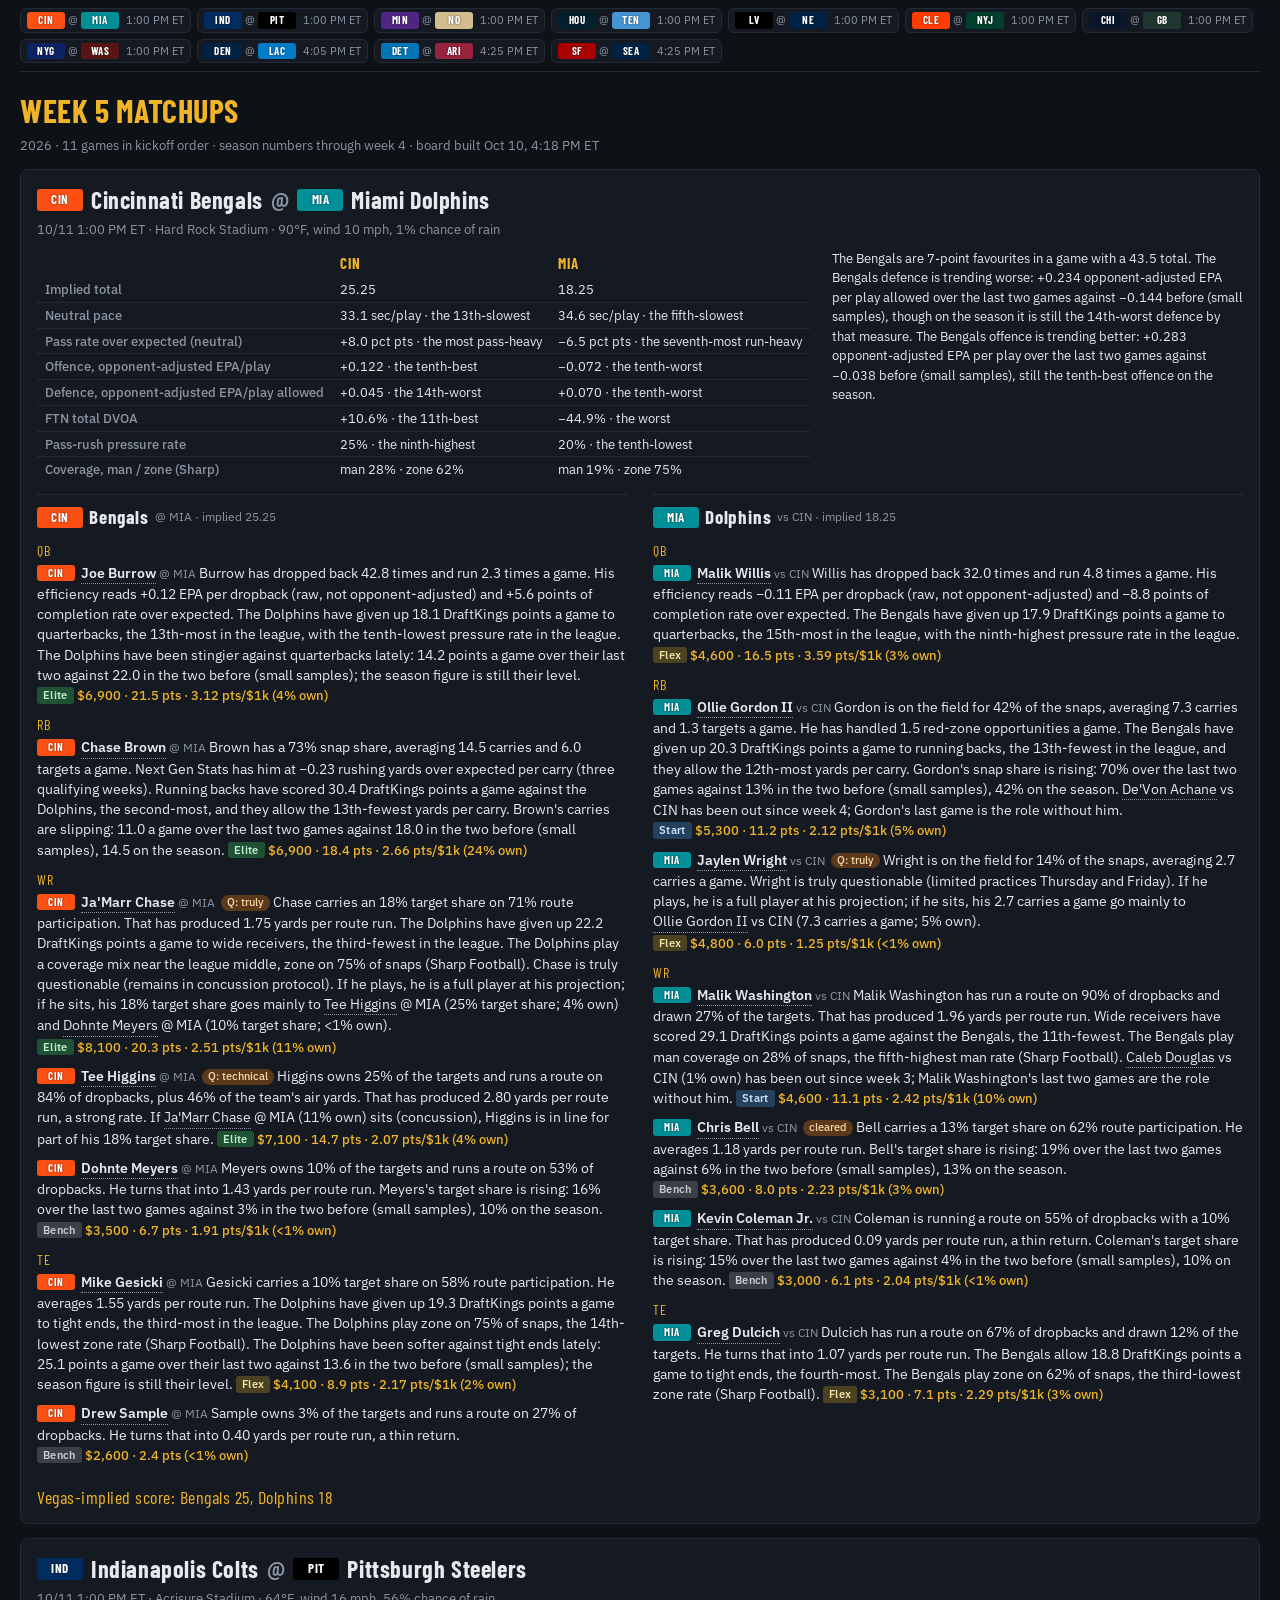
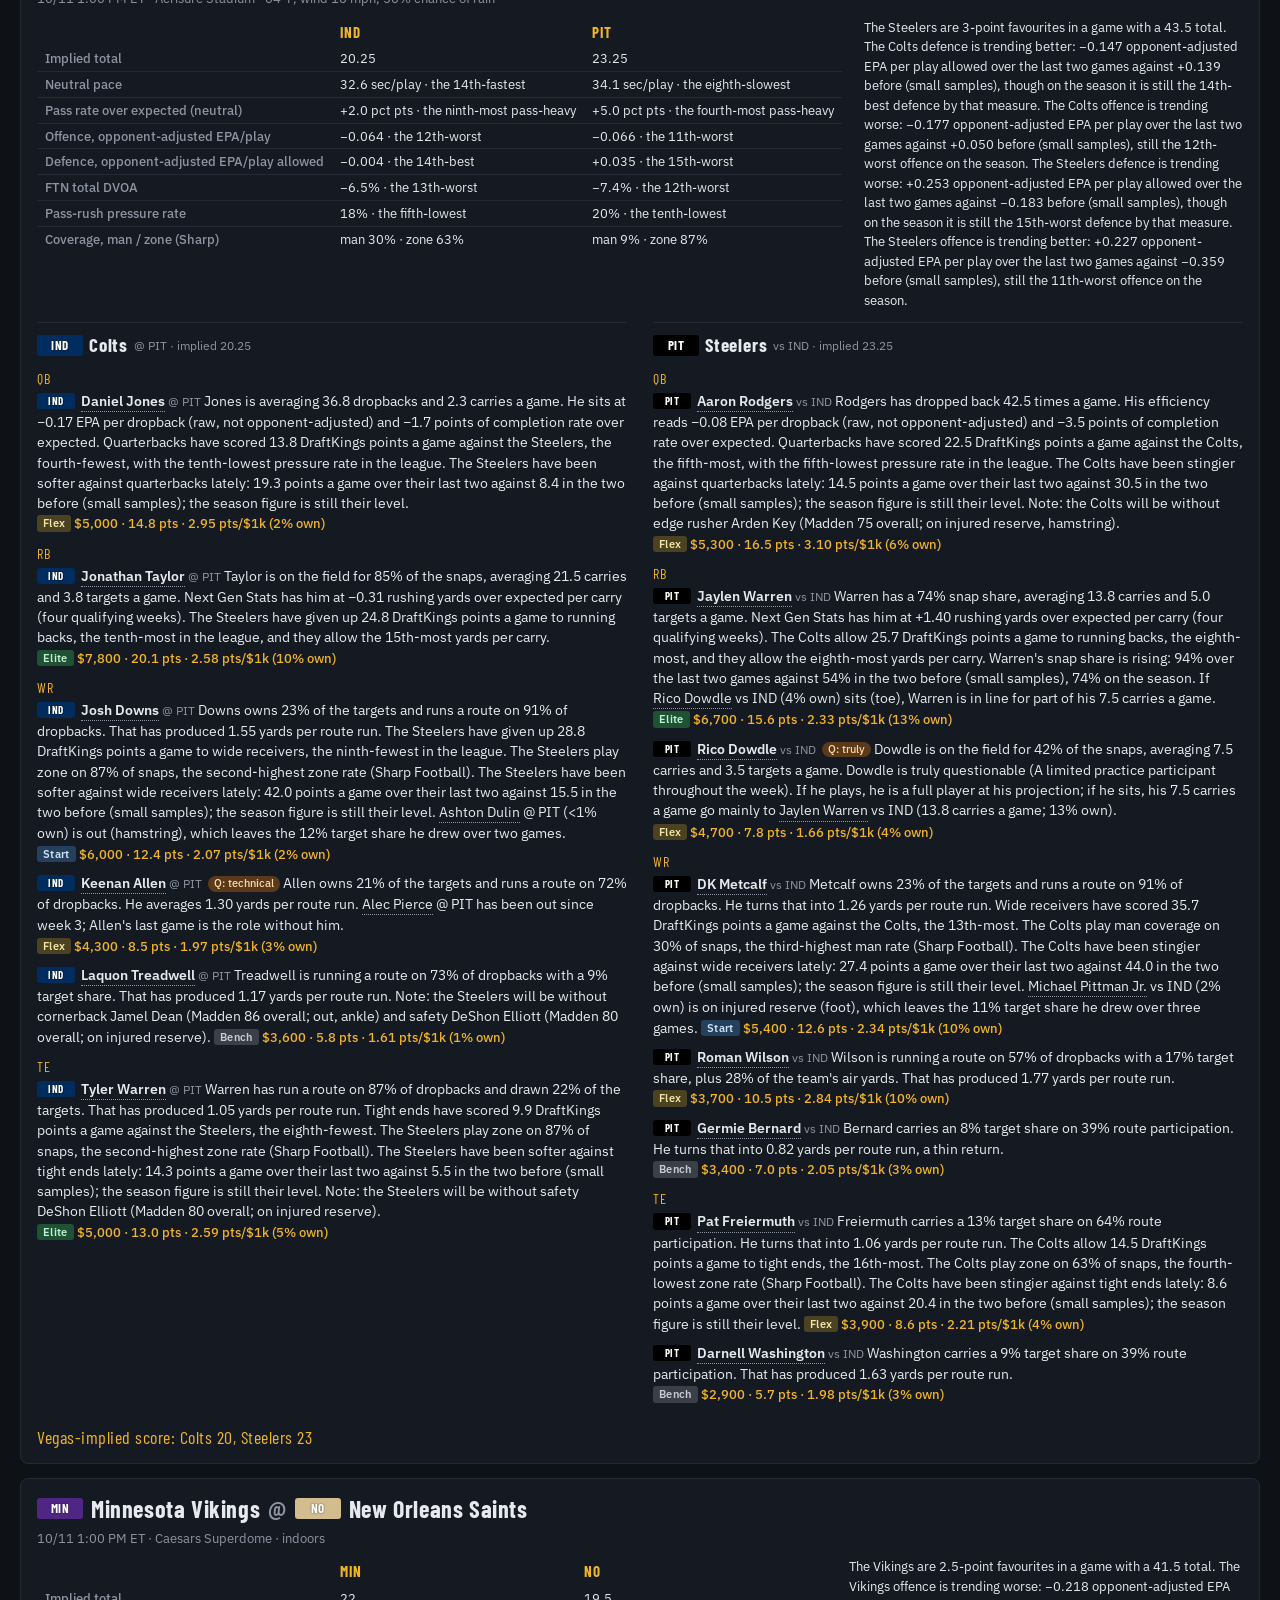
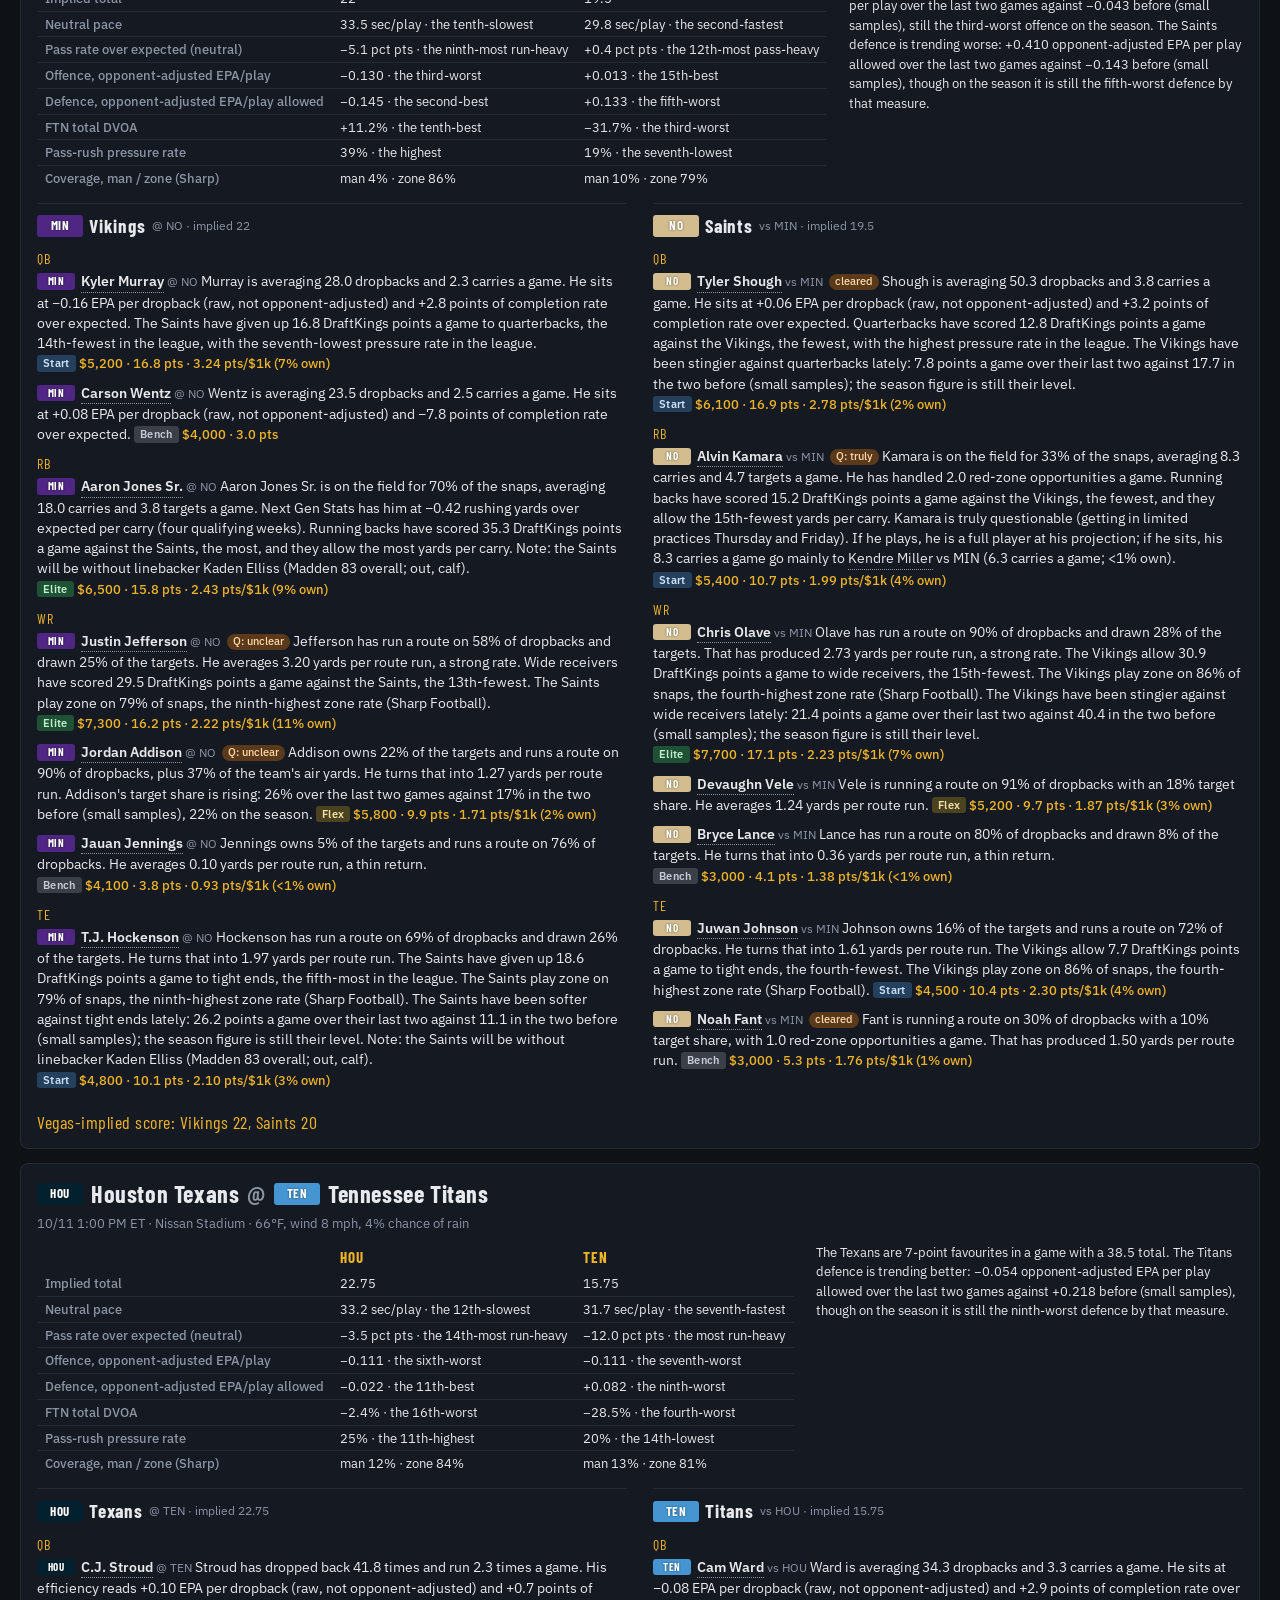
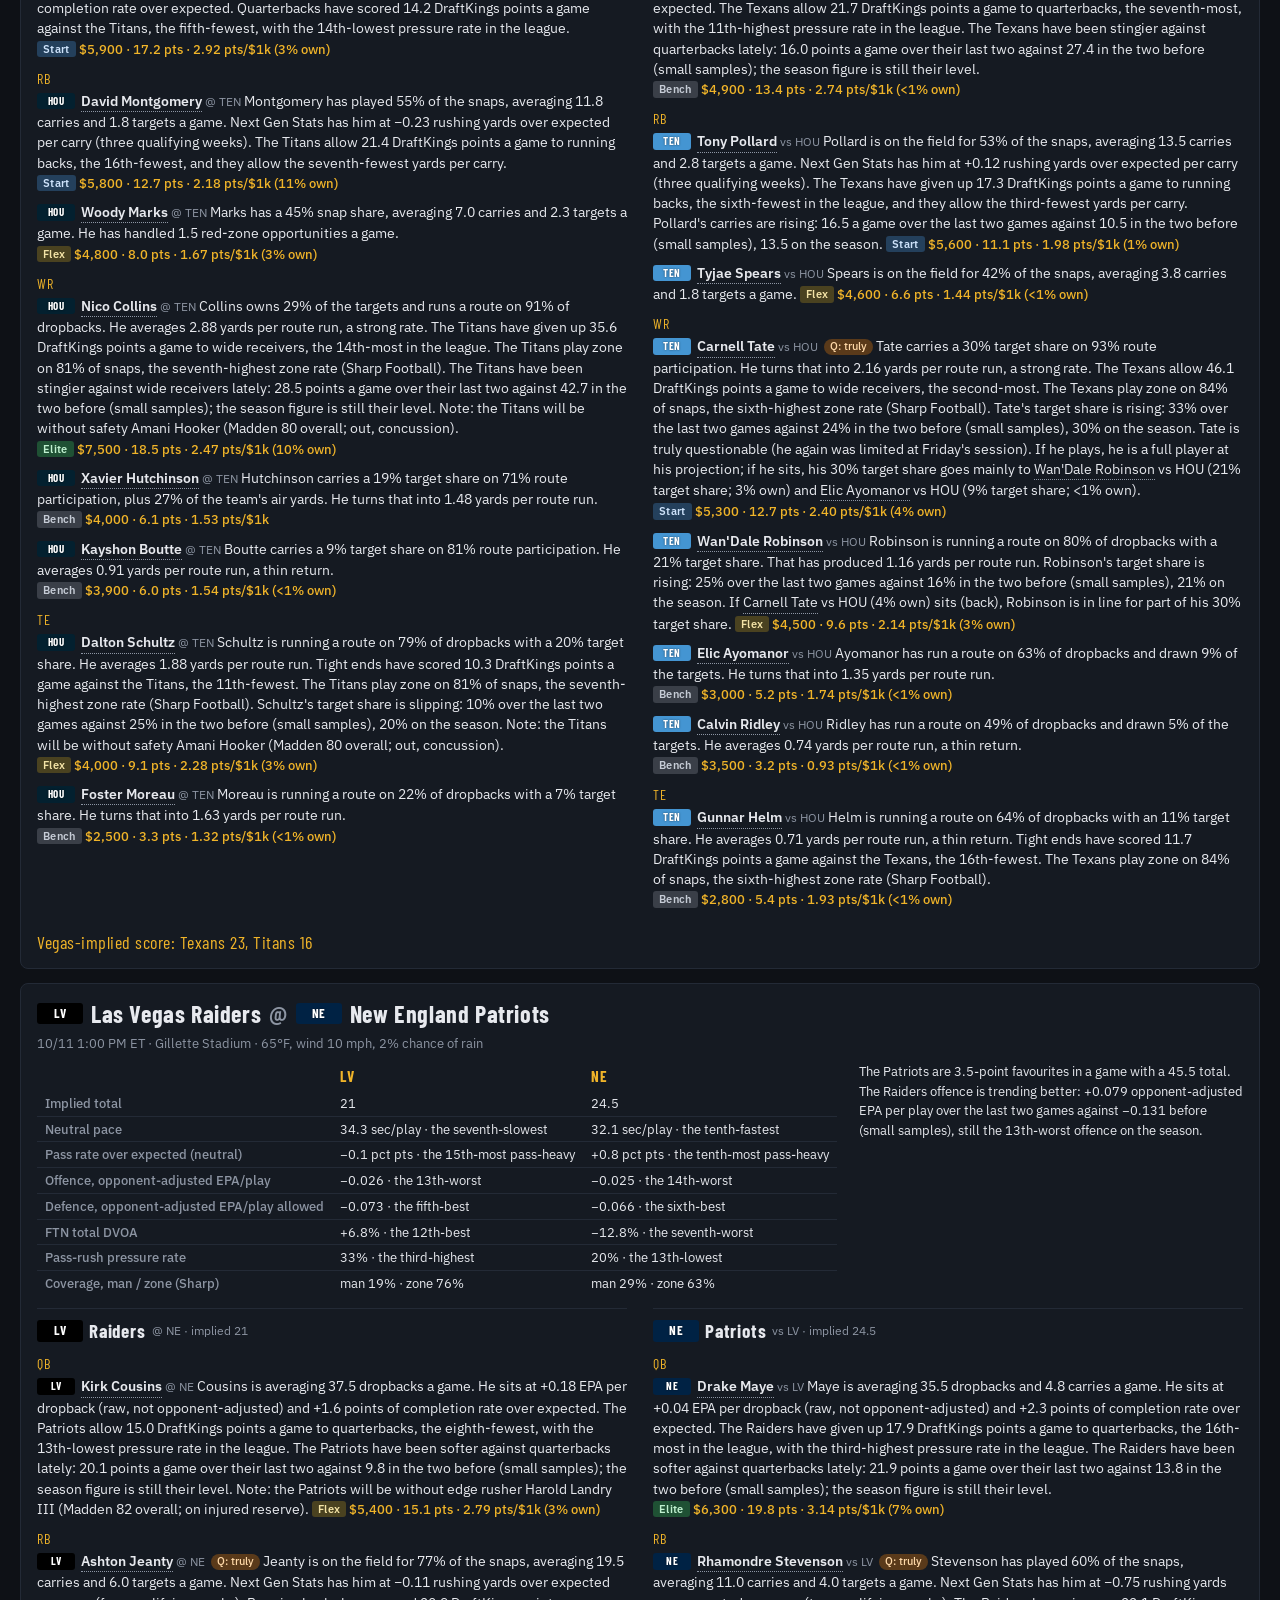
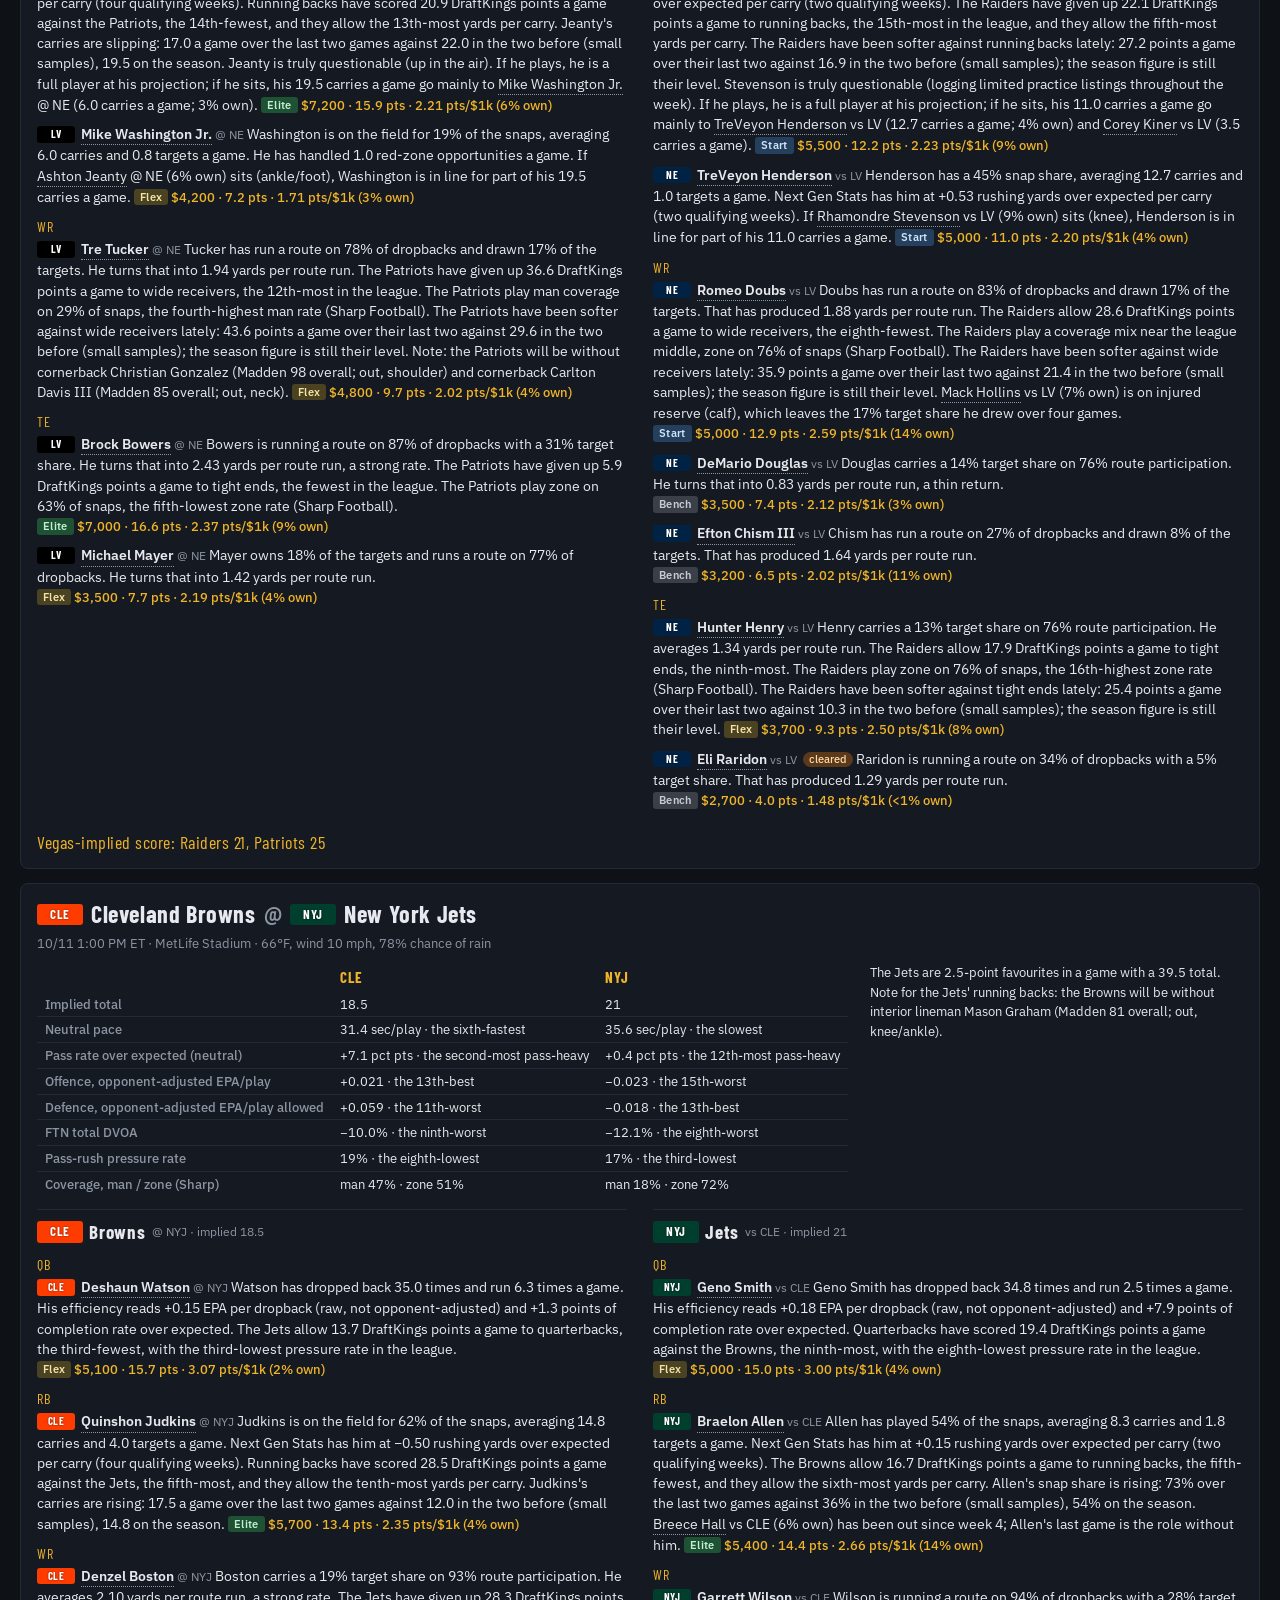
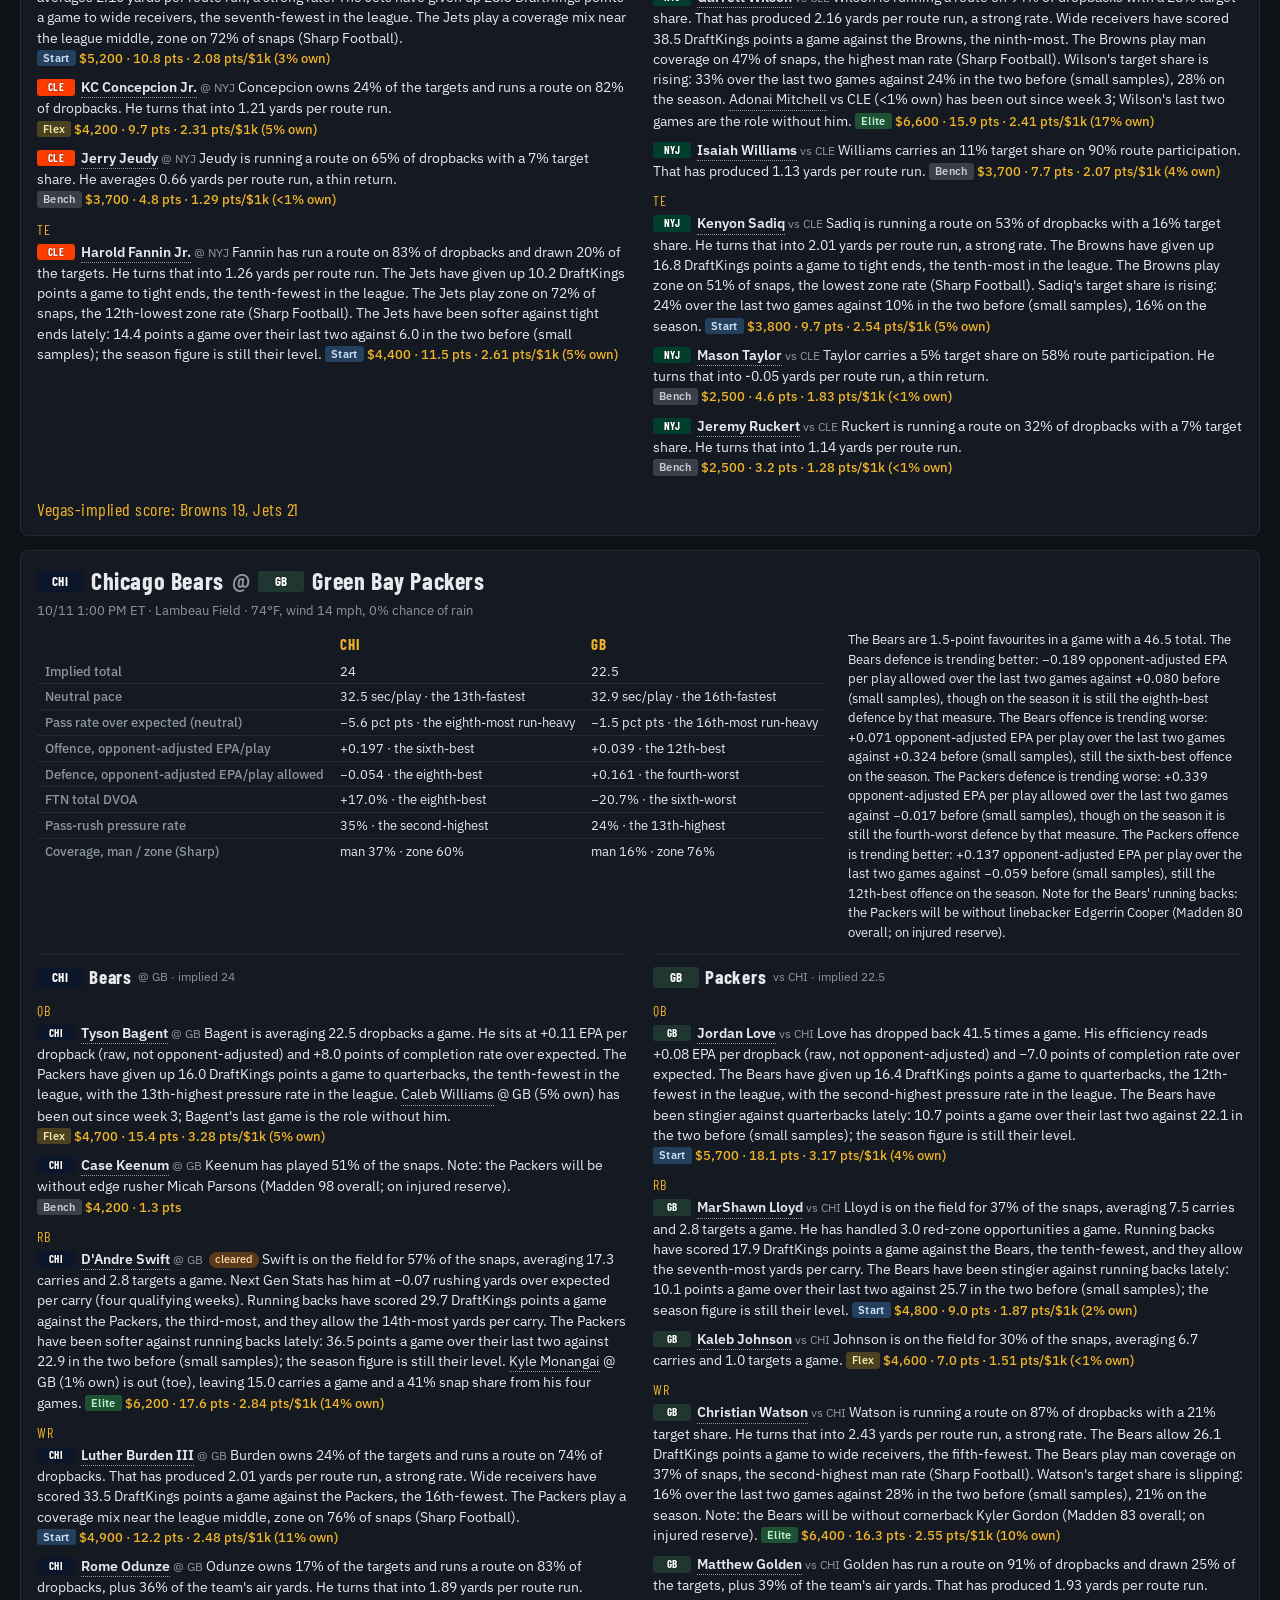
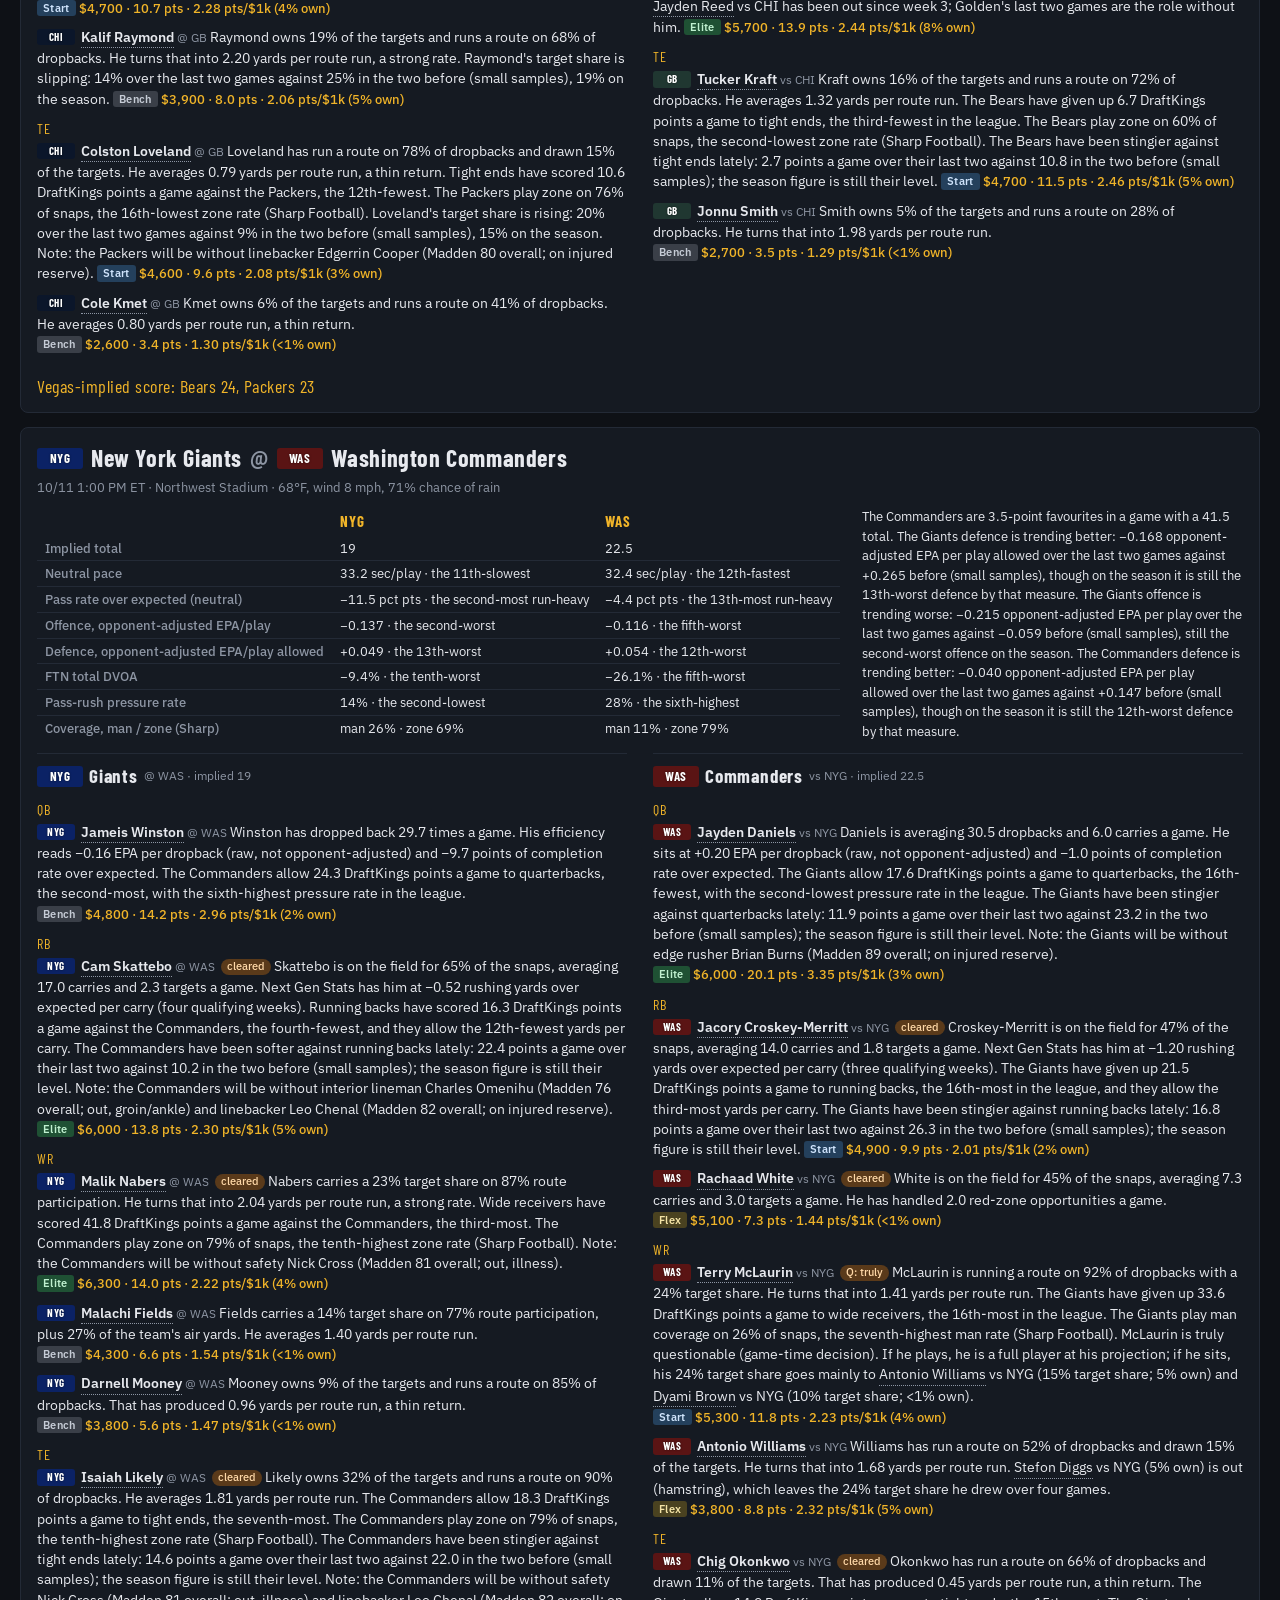
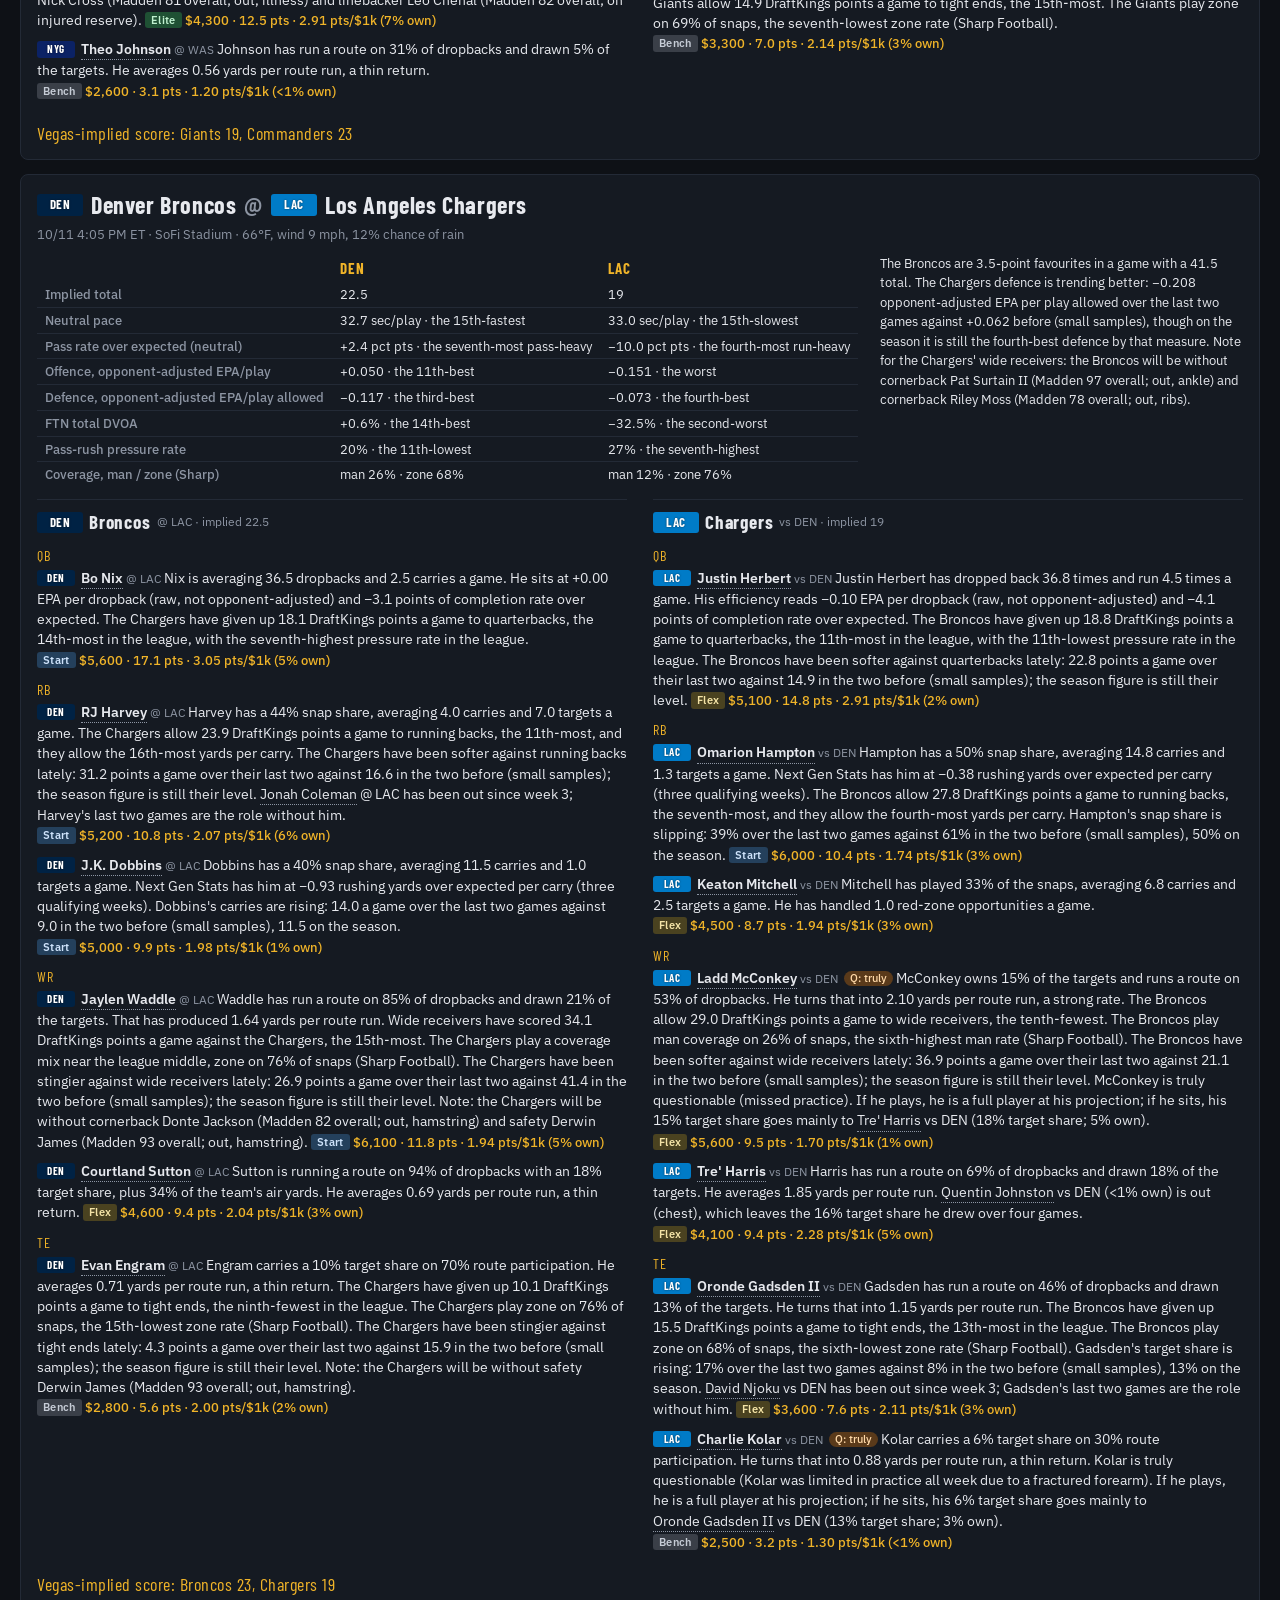
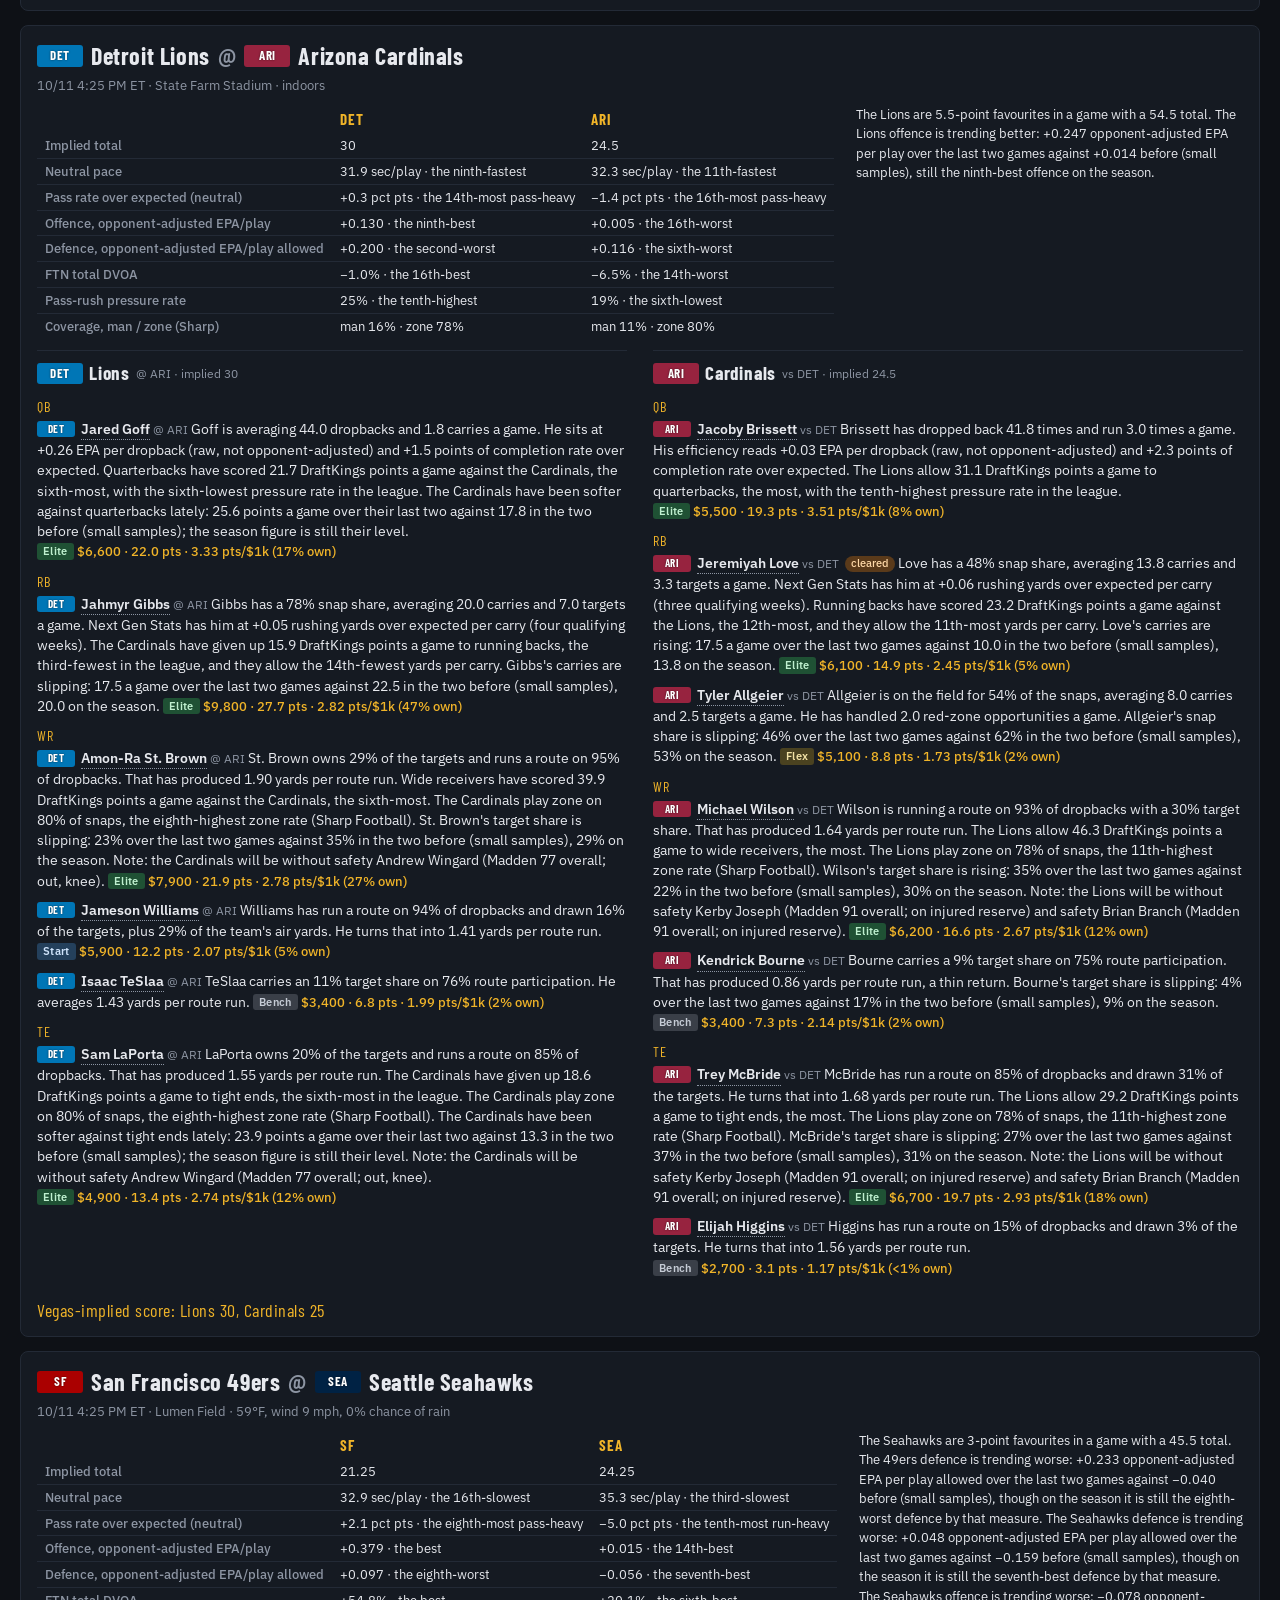
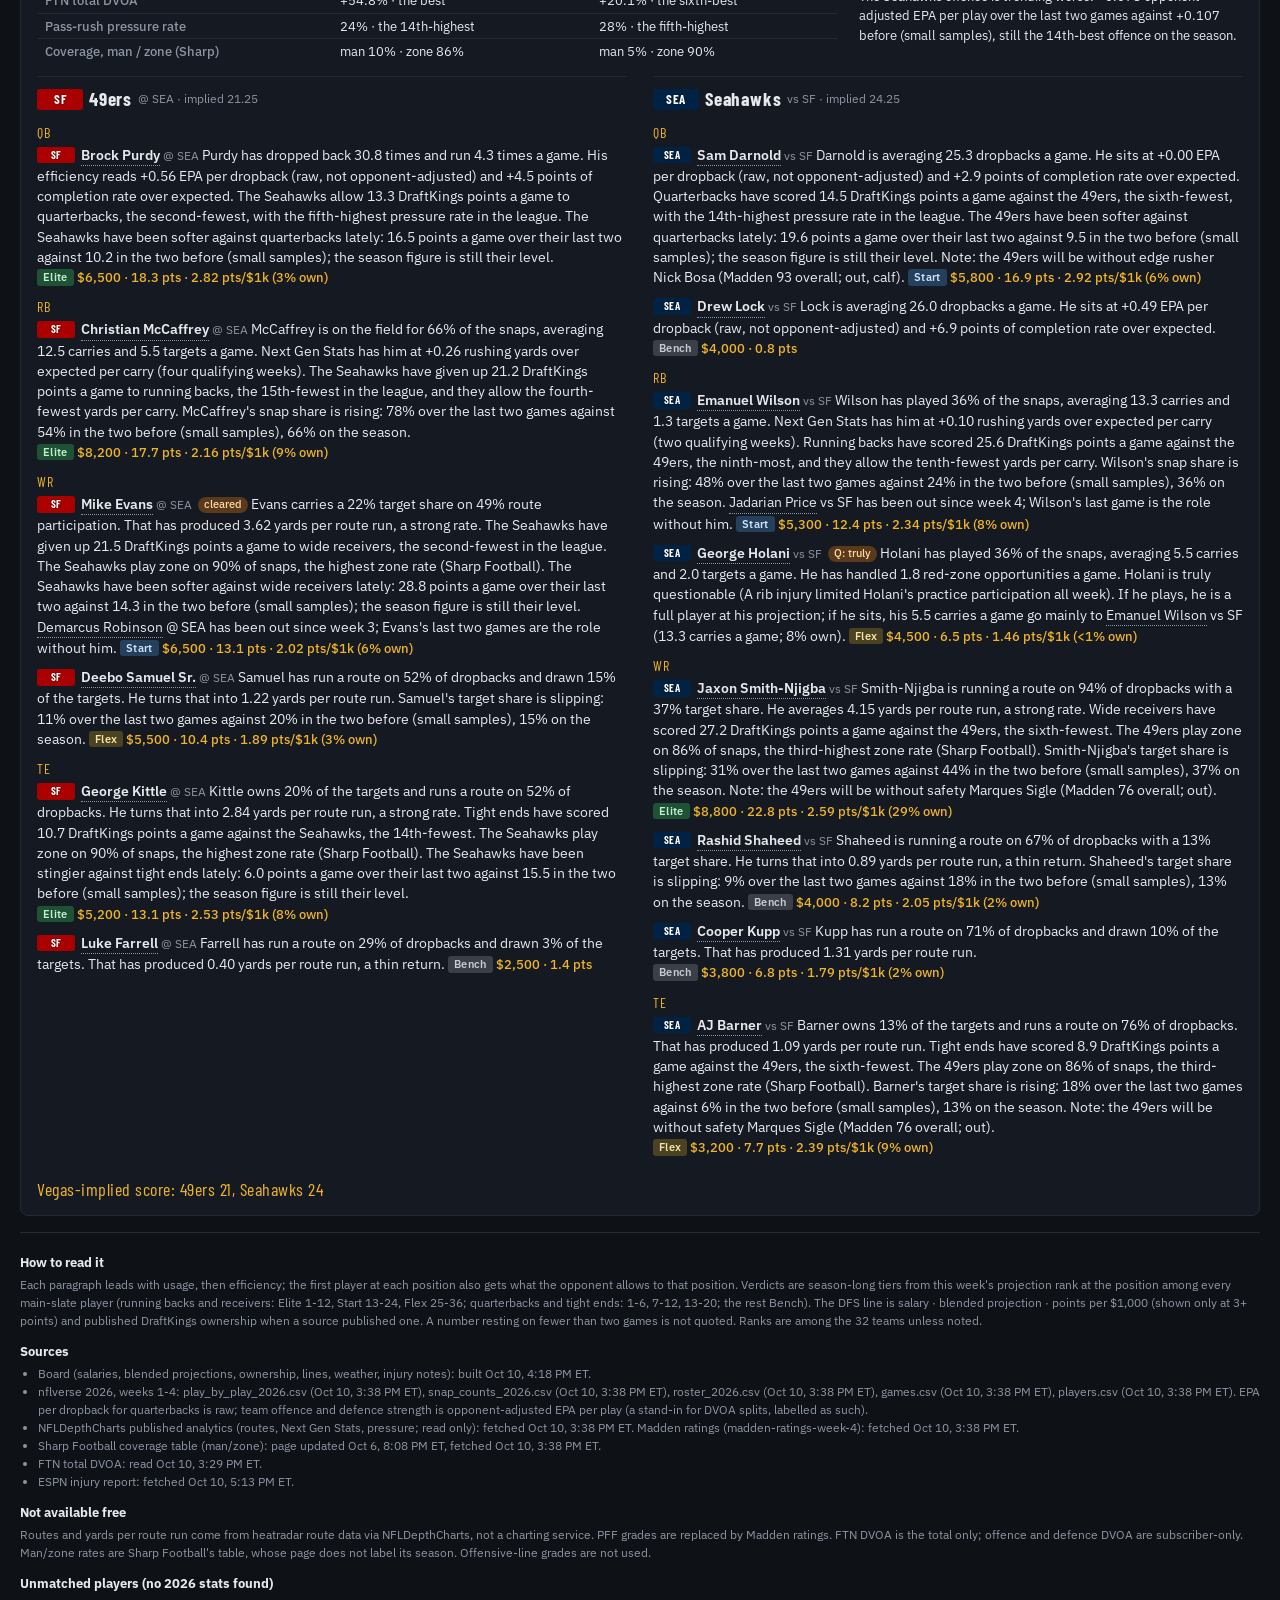
==== matchups.html @ b52509b4 "publish 2026-10-10T21:44:10.633Z" ====
<!doctype html><meta charset="utf-8"><meta name="viewport" content="width=device-width, initial-scale=1"><title>Week 5 Matchups</title>
<link rel="stylesheet" href="https://fonts.googleapis.com/css2?family=Barlow+Condensed:wght@600;700&family=IBM+Plex+Sans:wght@400;500;600&display=swap">
<style>
:root{--bg:#0e1116;--sur:#151a22;--line:#232a36;--tx:#e7e9ee;--mut:#8d95a3;--acc:#f0b429;color-scheme:dark}
body{background:var(--bg);color:var(--tx);font-family:"IBM Plex Sans",Segoe UI,system-ui,sans-serif;font-size:13.5px;line-height:1.5;margin:0}
.shell{max-width:1240px;margin:0 auto;padding:0 16px 30px}
.strip{position:sticky;top:0;z-index:5;background:var(--bg);border-bottom:1px solid var(--line);padding:8px 0;display:flex;flex-wrap:wrap;gap:6px}
.gc{display:inline-flex;align-items:center;gap:3px;border:1px solid var(--line);border-radius:6px;padding:3px 6px;background:var(--sur);color:var(--mut);text-decoration:none;font-size:11px}
.gc .tm.sm{margin:0}.gc .k{margin-left:4px}
h1{font-family:"Barlow Condensed","Arial Narrow",sans-serif;font-weight:700;font-size:32px;letter-spacing:.5px;margin:14px 0 0;color:var(--acc);text-transform:uppercase}
.sub{color:var(--mut);font-size:12.5px;margin:2px 0 10px}
.warn{background:#4a2a12;border:1px solid #8a5a2a;color:#ffd9a8;border-radius:6px;padding:6px 10px;margin:0 0 8px;font-size:12.5px}
.game{background:var(--sur);border:1px solid var(--line);border-radius:8px;padding:12px 16px;margin:14px 0;scroll-margin-top:52px}
h2{font-family:"Barlow Condensed","Arial Narrow",sans-serif;font-weight:700;font-size:24px;letter-spacing:.6px;margin:0;display:flex;align-items:center;gap:8px;flex-wrap:wrap}
h2 .at{color:var(--mut);font-weight:600}
h3{font-family:"Barlow Condensed","Arial Narrow",sans-serif;font-size:19px;letter-spacing:.8px;margin:0 0 4px;display:flex;align-items:center;gap:6px}
h3 span{color:var(--mut);font-family:"IBM Plex Sans",sans-serif;font-size:12px;font-weight:400;letter-spacing:0}
.lead{margin:6px 0 10px;font-size:14px}
.env{display:grid;grid-template-columns:max-content minmax(0,1fr);gap:22px;align-items:start;margin:4px 0 12px}
.env table{border-collapse:collapse;font-variant-numeric:tabular-nums;font-size:12.5px}
.env th,.env td{padding:3px 8px;border-bottom:1px solid var(--line);text-align:left;white-space:nowrap}
.env thead th{color:var(--acc);font-family:"Barlow Condensed","Arial Narrow",sans-serif;font-size:15px;letter-spacing:.8px}
.env tbody th{color:var(--mut);font-weight:500}
.env tr:last-child th,.env tr:last-child td{border-bottom:0}
.envp{margin:0;color:var(--tx);font-size:13px}
.na{color:var(--mut);font-style:italic}
.teams{display:grid;grid-template-columns:1fr 1fr;gap:10px 26px}
.team{min-width:0;border-top:1px solid var(--line);padding-top:8px}
.posh{font-family:"Barlow Condensed","Arial Narrow",sans-serif;color:var(--acc);font-size:14px;letter-spacing:1.2px;margin:8px 0 2px}
.pp{margin:0 0 9px}
.pp b{font-weight:600}
.mu{color:var(--mut);font-size:12px}
.tm{display:inline-block;min-width:36px;text-align:center;padding:1px 5px;border-radius:3px;font-family:"Barlow Condensed","Arial Narrow",sans-serif;font-weight:700;font-size:13px;letter-spacing:.5px;color:#fff;text-shadow:0 0 2px rgba(0,0,0,.6)}
.tm.sm{min-width:30px;font-size:11px;margin-right:6px;padding:0 4px;vertical-align:1px}
.st{display:inline-block;margin-left:6px;padding:0 6px;border-radius:8px;font-size:10.5px;background:#5a3a1a;color:#ffd9a8;vertical-align:1px;font-weight:500}
.vd{display:inline-block;padding:0 6px;border-radius:3px;font-size:11px;font-weight:600;letter-spacing:.3px;vertical-align:1px}
.v-elite{background:#1f5134;color:#bff0cf}.v-start{background:#24405c;color:#cfe3fb}.v-flex{background:#4a4220;color:#f3e3a6}.v-bench{background:#3a3f48;color:#c6ccd6}
.dfs{color:var(--acc);font-weight:500;font-size:12.5px}.tail{white-space:nowrap}
.ln{color:#cfe3fb}
.score{margin:10px 0 0;font-family:"Barlow Condensed","Arial Narrow",sans-serif;font-size:18px;letter-spacing:.5px;color:var(--acc)}
.none{color:var(--mut)}
.foot{color:var(--mut);font-size:12px;margin-top:16px;border-top:1px solid var(--line);padding-top:8px}
.foot h4{color:var(--tx);font-size:12.5px;margin:12px 0 4px}
.foot ul{margin:0;padding-left:18px}
.qbox table{border-collapse:collapse;width:100%;font-size:12px}
.qbox th,.qbox td{text-align:left;padding:3px 6px;border-bottom:1px solid var(--line);vertical-align:top}
.qbox td.cm{white-space:normal;max-width:520px}.mut{color:var(--mut)}
@media (max-width:900px){.teams,.env{grid-template-columns:1fr}}
button.pl{all:unset;cursor:pointer;color:inherit;font:inherit;border-bottom:1px dotted var(--mut);-webkit-tap-highlight-color:rgba(240,180,41,.25)}
button.pl:hover{color:var(--acc);border-bottom-color:var(--acc)}
button.pl:focus-visible{outline:2px solid var(--acc);outline-offset:1px}
dialog.gl{padding:0;border:1px solid var(--line);border-radius:10px;background:var(--sur);color:var(--tx);width:max-content;min-width:min(420px,calc(100vw - 32px));max-width:calc(100vw - 32px);max-height:85vh;max-height:85dvh;overflow:hidden;box-shadow:0 12px 40px rgba(0,0,0,.55)}
dialog.gl::backdrop{background:rgba(0,0,0,.6)}
body:has(dialog.gl[open]){overflow:hidden}
.glw{position:relative;padding:14px 16px 12px;max-height:85vh;max-height:85dvh;overflow-y:auto;box-sizing:border-box}
.glx{position:absolute;top:6px;right:8px;width:36px;height:36px;border:0;border-radius:6px;background:transparent;color:var(--mut);font-size:24px;line-height:1;cursor:pointer}
.glx:hover{color:var(--tx);background:var(--line)}
.glw h3{font-size:22px;margin:0 40px 0 0}
.glm{color:var(--mut);font-size:12.5px;margin:0 40px 10px 0}
.gtw{overflow-x:auto;-webkit-overflow-scrolling:touch;max-width:100%}
.gt{border-collapse:collapse;font-variant-numeric:tabular-nums;font-size:12.5px}
.gt th,.gt td{padding:4px 7px;border-bottom:1px solid var(--line);white-space:nowrap;text-align:left}
.gt th{color:var(--mut);font-weight:500;font-size:11.5px;vertical-align:bottom}
.gt .nm{text-align:right}
.gt .g1{border-left:1px solid #3a4352}
.gt tr.grp th{color:var(--acc);font-family:"Barlow Condensed","Arial Narrow",sans-serif;font-size:13px;letter-spacing:1px;text-transform:uppercase;text-align:left;border-bottom:0;padding-bottom:0}
.gt .st0{position:sticky;left:0;background:var(--sur)}
.gt tfoot td{border-top:1px solid #3a4352;border-bottom:0;font-weight:600}
.gln{color:var(--mut);font-size:11.5px;margin-top:8px}
@media (max-width:600px){
.shell{padding:0 10px 24px}
.strip{flex-wrap:nowrap;overflow-x:auto;-webkit-overflow-scrolling:touch;scrollbar-width:none}
.gc{flex:0 0 auto}
.game{padding:10px}
.env table{font-size:12px}
.env th,.env td{white-space:normal;padding:3px 5px}
.env tbody th{min-width:0}
.qbox{overflow-x:auto}
.qbox td.cm{min-width:200px}
.tail{white-space:normal}.tail .dfs{white-space:nowrap}
dialog.gl{box-sizing:border-box;width:100vw;max-width:100vw;min-width:0;margin:auto 0 0;border-radius:12px 12px 0 0;border-bottom:0;max-height:88vh;max-height:88dvh}
.glw{max-height:88vh;max-height:88dvh;padding:12px 12px 16px}
.gt th,.gt td{padding:4px 5px}
}
</style>
<div class="shell">
<div class="strip"><a class="gc" href="#g-CIN-MIA"><span class="tm sm" style="background:#fb4f14">CIN</span>@<span class="tm sm" style="background:#008e97">MIA</span><span class="k">1:00 PM ET</span></a><a class="gc" href="#g-IND-PIT"><span class="tm sm" style="background:#002c5f">IND</span>@<span class="tm sm" style="background:#000000">PIT</span><span class="k">1:00 PM ET</span></a><a class="gc" href="#g-MIN-NO"><span class="tm sm" style="background:#4f2683">MIN</span>@<span class="tm sm" style="background:#d3bc8d">NO</span><span class="k">1:00 PM ET</span></a><a class="gc" href="#g-HOU-TEN"><span class="tm sm" style="background:#03202f">HOU</span>@<span class="tm sm" style="background:#4495d2">TEN</span><span class="k">1:00 PM ET</span></a><a class="gc" href="#g-LV-NE"><span class="tm sm" style="background:#000000">LV</span>@<span class="tm sm" style="background:#002244">NE</span><span class="k">1:00 PM ET</span></a><a class="gc" href="#g-CLE-NYJ"><span class="tm sm" style="background:#ff3c00">CLE</span>@<span class="tm sm" style="background:#003f2d">NYJ</span><span class="k">1:00 PM ET</span></a><a class="gc" href="#g-CHI-GB"><span class="tm sm" style="background:#0b162a">CHI</span>@<span class="tm sm" style="background:#203731">GB</span><span class="k">1:00 PM ET</span></a><a class="gc" href="#g-NYG-WAS"><span class="tm sm" style="background:#0b2265">NYG</span>@<span class="tm sm" style="background:#5a1414">WAS</span><span class="k">1:00 PM ET</span></a><a class="gc" href="#g-DEN-LAC"><span class="tm sm" style="background:#002244">DEN</span>@<span class="tm sm" style="background:#007bc7">LAC</span><span class="k">4:05 PM ET</span></a><a class="gc" href="#g-DET-ARI"><span class="tm sm" style="background:#0076b6">DET</span>@<span class="tm sm" style="background:#97233f">ARI</span><span class="k">4:25 PM ET</span></a><a class="gc" href="#g-SF-SEA"><span class="tm sm" style="background:#aa0000">SF</span>@<span class="tm sm" style="background:#002244">SEA</span><span class="k">4:25 PM ET</span></a></div>
<h1>Week 5 Matchups</h1>
<div class="sub">2026 · 11 games in kickoff order · season numbers through week 4 · board built Oct 10, 4:18 PM ET</div>

<section class="game" id="g-CIN-MIA">
<h2><span class="tm" style="background:#fb4f14">CIN</span> Cincinnati Bengals <span class="at">@</span> <span class="tm" style="background:#008e97">MIA</span> Miami Dolphins</h2>
<div class="sub">10/11 1:00 PM ET · Hard Rock Stadium · 90°F, wind 10 mph, 1% chance of rain</div>
<div class="env"><table><thead><tr><th></th><th>CIN</th><th>MIA</th></tr></thead><tbody><tr><th>Implied total</th><td>25.25</td><td>18.25</td></tr><tr><th>Neutral pace</th><td>33.1 sec/play · the 13th-slowest</td><td>34.6 sec/play · the fifth-slowest</td></tr><tr><th>Pass rate over expected (neutral)</th><td>+8.0 pct pts · the most pass-heavy</td><td>−6.5 pct pts · the seventh-most run-heavy</td></tr><tr><th>Offence, opponent-adjusted EPA/play</th><td>+0.122 · the tenth-best</td><td>−0.072 · the tenth-worst</td></tr><tr><th>Defence, opponent-adjusted EPA/play allowed</th><td>+0.045 · the 14th-worst</td><td>+0.070 · the tenth-worst</td></tr><tr><th>FTN total DVOA</th><td>+10.6% · the 11th-best</td><td>−44.9% · the worst</td></tr><tr><th>Pass-rush pressure rate</th><td>25% · the ninth-highest</td><td>20% · the tenth-lowest</td></tr><tr><th>Coverage, man / zone (Sharp)</th><td>man 28% · zone 62%</td><td>man 19% · zone 75%</td></tr></tbody></table><p class="envp">The Bengals are 7-point favourites in a game with a 43.5 total. The Bengals defence is trending worse: +0.234 opponent-adjusted EPA per play allowed over the last two games against −0.144 before (small samples), though on the season it is still the 14th-worst defence by that measure. The Bengals offence is trending better: +0.283 opponent-adjusted EPA per play over the last two games against −0.038 before (small samples), still the tenth-best offence on the season.</p></div>
<div class="teams">
<div class="team"><h3><span class="tm" style="background:#fb4f14">CIN</span> Bengals <span>@ MIA · implied 25.25</span></h3>
<div class="posh">QB</div>
<p class="pp"><span class="tm sm" style="background:#fb4f14">CIN</span><b><button type="button" class="pl" data-p="44391824">Joe Burrow</button></b> <span class="mu">@ MIA</span> Burrow has dropped back 42.8 times and run 2.3 times a game. His efficiency reads +0.12 EPA per dropback (raw, not opponent-adjusted) and +5.6 points of completion rate over expected. The Dolphins have given up 18.1 DraftKings points a game to quarterbacks, the 13th-most in the league, with the tenth-lowest pressure rate in the league. The Dolphins have been stingier against quarterbacks lately: 14.2 points a game over their last two against 22.0 in the two before (small samples); the season figure is still their level. <span class="tail"><span class="vd v-elite">Elite</span> <span class="dfs">$6,900 · 21.5 pts · 3.12 pts/$1k (4% own)</span></span></p>
<div class="posh">RB</div>
<p class="pp"><span class="tm sm" style="background:#fb4f14">CIN</span><b><button type="button" class="pl" data-p="44391904">Chase Brown</button></b> <span class="mu">@ MIA</span> Brown has a 73% snap share, averaging 14.5 carries and 6.0 targets a game. Next Gen Stats has him at −0.23 rushing yards over expected per carry (three qualifying weeks). Running backs have scored 30.4 DraftKings points a game against the Dolphins, the second-most, and they allow the 13th-fewest yards per carry. Brown's carries are slipping: 11.0 a game over the last two games against 18.0 in the two before (small samples), 14.5 on the season. <span class="tail"><span class="vd v-elite">Elite</span> <span class="dfs">$6,900 · 18.4 pts · 2.66 pts/$1k (24% own)</span></span></p>
<div class="posh">WR</div>
<p class="pp"><span class="tm sm" style="background:#fb4f14">CIN</span><b><button type="button" class="pl" data-p="44392168">Ja'Marr Chase</button></b> <span class="mu">@ MIA</span><span class="st">Q: truly</span> Chase carries an 18% target share on 71% route participation. That has produced 1.75 yards per route run. The Dolphins have given up 22.2 DraftKings points a game to wide receivers, the third-fewest in the league. The Dolphins play a coverage mix near the league middle, zone on 75% of snaps (Sharp Football). Chase is truly questionable (remains in concussion protocol). If he plays, he is a full player at his projection; if he sits, his 18% target share goes mainly to <button type="button" class="pl" data-p="44392178">Tee Higgins</button> @ MIA (25% target share; 4% own) and <button type="button" class="pl" data-p="44392288">Dohnte Meyers</button> @ MIA (10% target share; &lt;1% own). <span class="tail"><span class="vd v-elite">Elite</span> <span class="dfs">$8,100 · 20.3 pts · 2.51 pts/$1k (11% own)</span></span></p>
<p class="pp"><span class="tm sm" style="background:#fb4f14">CIN</span><b><button type="button" class="pl" data-p="44392178">Tee Higgins</button></b> <span class="mu">@ MIA</span><span class="st">Q: technical</span> Higgins owns 25% of the targets and runs a route on 84% of dropbacks, plus 46% of the team's air yards. That has produced 2.80 yards per route run, a strong rate. If <button type="button" class="pl" data-p="44392168">Ja'Marr Chase</button> @ MIA (11% own) sits (concussion), Higgins is in line for part of his 18% target share. <span class="tail"><span class="vd v-elite">Elite</span> <span class="dfs">$7,100 · 14.7 pts · 2.07 pts/$1k (4% own)</span></span></p>
<p class="pp"><span class="tm sm" style="background:#fb4f14">CIN</span><b><button type="button" class="pl" data-p="44392288">Dohnte Meyers</button></b> <span class="mu">@ MIA</span> Meyers owns 10% of the targets and runs a route on 53% of dropbacks. He turns that into 1.43 yards per route run. Meyers's target share is rising: 16% over the last two games against 3% in the two before (small samples), 10% on the season. <span class="tail"><span class="vd v-bench">Bench</span> <span class="dfs">$3,500 · 6.7 pts · 1.91 pts/$1k (&lt;1% own)</span></span></p>
<div class="posh">TE</div>
<p class="pp"><span class="tm sm" style="background:#fb4f14">CIN</span><b><button type="button" class="pl" data-p="44392610">Mike Gesicki</button></b> <span class="mu">@ MIA</span> Gesicki carries a 10% target share on 58% route participation. He averages 1.55 yards per route run. The Dolphins have given up 19.3 DraftKings points a game to tight ends, the third-most in the league. The Dolphins play zone on 75% of snaps, the 14th-lowest zone rate (Sharp Football). The Dolphins have been softer against tight ends lately: 25.1 points a game over their last two against 13.6 in the two before (small samples); the season figure is still their level. <span class="tail"><span class="vd v-flex">Flex</span> <span class="dfs">$4,100 · 8.9 pts · 2.17 pts/$1k (2% own)</span></span></p>
<p class="pp"><span class="tm sm" style="background:#fb4f14">CIN</span><b><button type="button" class="pl" data-p="44392648">Drew Sample</button></b> <span class="mu">@ MIA</span> Sample owns 3% of the targets and runs a route on 27% of dropbacks. He turns that into 0.40 yards per route run, a thin return. <span class="tail"><span class="vd v-bench">Bench</span> <span class="dfs">$2,600 · 2.4 pts (&lt;1% own)</span></span></p>
</div>
<div class="team"><h3><span class="tm" style="background:#008e97">MIA</span> Dolphins <span>vs CIN · implied 18.25</span></h3>
<div class="posh">QB</div>
<p class="pp"><span class="tm sm" style="background:#008e97">MIA</span><b><button type="button" class="pl" data-p="44391846">Malik Willis</button></b> <span class="mu">vs CIN</span> Willis has dropped back 32.0 times and run 4.8 times a game. His efficiency reads −0.11 EPA per dropback (raw, not opponent-adjusted) and −8.8 points of completion rate over expected. The Bengals have given up 17.9 DraftKings points a game to quarterbacks, the 15th-most in the league, with the ninth-highest pressure rate in the league. <span class="tail"><span class="vd v-flex">Flex</span> <span class="dfs">$4,600 · 16.5 pts · 3.59 pts/$1k (3% own)</span></span></p>
<div class="posh">RB</div>
<p class="pp"><span class="tm sm" style="background:#008e97">MIA</span><b><button type="button" class="pl" data-p="44391936">Ollie Gordon II</button></b> <span class="mu">vs CIN</span> Gordon is on the field for 42% of the snaps, averaging 7.3 carries and 1.3 targets a game. He has handled 1.5 red-zone opportunities a game. The Bengals have given up 20.3 DraftKings points a game to running backs, the 13th-fewest in the league, and they allow the 12th-most yards per carry. Gordon's snap share is rising: 70% over the last two games against 13% in the two before (small samples), 42% on the season. <button type="button" class="pl" data-p="44392012">De'Von Achane</button> vs CIN has been out since week 4; Gordon's last game is the role without him. <span class="tail"><span class="vd v-start">Start</span> <span class="dfs">$5,300 · 11.2 pts · 2.12 pts/$1k (5% own)</span></span></p>
<p class="pp"><span class="tm sm" style="background:#008e97">MIA</span><b><button type="button" class="pl" data-p="44391960">Jaylen Wright</button></b> <span class="mu">vs CIN</span><span class="st">Q: truly</span> Wright is on the field for 14% of the snaps, averaging 2.7 carries a game. Wright is truly questionable (limited practices Thursday and Friday). If he plays, he is a full player at his projection; if he sits, his 2.7 carries a game go mainly to <button type="button" class="pl" data-p="44391936">Ollie Gordon II</button> vs CIN (7.3 carries a game; 5% own). <span class="tail"><span class="vd v-flex">Flex</span> <span class="dfs">$4,800 · 6.0 pts · 1.25 pts/$1k (&lt;1% own)</span></span></p>
<div class="posh">WR</div>
<p class="pp"><span class="tm sm" style="background:#008e97">MIA</span><b><button type="button" class="pl" data-p="44392228">Malik Washington</button></b> <span class="mu">vs CIN</span> Malik Washington has run a route on 90% of dropbacks and drawn 27% of the targets. That has produced 1.96 yards per route run. Wide receivers have scored 29.1 DraftKings points a game against the Bengals, the 11th-fewest. The Bengals play man coverage on 28% of snaps, the fifth-highest man rate (Sharp Football). <button type="button" class="pl" data-p="44392260">Caleb Douglas</button> vs CIN (1% own) has been out since week 3; Malik Washington's last two games are the role without him. <span class="tail"><span class="vd v-start">Start</span> <span class="dfs">$4,600 · 11.1 pts · 2.42 pts/$1k (10% own)</span></span></p>
<p class="pp"><span class="tm sm" style="background:#008e97">MIA</span><b><button type="button" class="pl" data-p="44392276">Chris Bell</button></b> <span class="mu">vs CIN</span><span class="st">cleared</span> Bell carries a 13% target share on 62% route participation. He averages 1.18 yards per route run. Bell's target share is rising: 19% over the last two games against 6% in the two before (small samples), 13% on the season. <span class="tail"><span class="vd v-bench">Bench</span> <span class="dfs">$3,600 · 8.0 pts · 2.23 pts/$1k (3% own)</span></span></p>
<p class="pp"><span class="tm sm" style="background:#008e97">MIA</span><b><button type="button" class="pl" data-p="44392566">Kevin Coleman Jr.</button></b> <span class="mu">vs CIN</span> Coleman is running a route on 55% of dropbacks with a 10% target share. That has produced 0.09 yards per route run, a thin return. Coleman's target share is rising: 15% over the last two games against 4% in the two before (small samples), 10% on the season. <span class="tail"><span class="vd v-bench">Bench</span> <span class="dfs">$3,000 · 6.1 pts · 2.04 pts/$1k (&lt;1% own)</span></span></p>
<div class="posh">TE</div>
<p class="pp"><span class="tm sm" style="background:#008e97">MIA</span><b><button type="button" class="pl" data-p="44392628">Greg Dulcich</button></b> <span class="mu">vs CIN</span> Dulcich has run a route on 67% of dropbacks and drawn 12% of the targets. He turns that into 1.07 yards per route run. The Bengals allow 18.8 DraftKings points a game to tight ends, the fourth-most. The Bengals play zone on 62% of snaps, the third-lowest zone rate (Sharp Football). <span class="tail"><span class="vd v-flex">Flex</span> <span class="dfs">$3,100 · 7.1 pts · 2.29 pts/$1k (3% own)</span></span></p>
</div>
</div>
<p class="score">Vegas-implied score: Bengals 25, Dolphins 18</p>
</section>
<section class="game" id="g-IND-PIT">
<h2><span class="tm" style="background:#002c5f">IND</span> Indianapolis Colts <span class="at">@</span> <span class="tm" style="background:#000000">PIT</span> Pittsburgh Steelers</h2>
<div class="sub">10/11 1:00 PM ET · Acrisure Stadium · 64°F, wind 16 mph, 56% chance of rain</div>
<div class="env"><table><thead><tr><th></th><th>IND</th><th>PIT</th></tr></thead><tbody><tr><th>Implied total</th><td>20.25</td><td>23.25</td></tr><tr><th>Neutral pace</th><td>32.6 sec/play · the 14th-fastest</td><td>34.1 sec/play · the eighth-slowest</td></tr><tr><th>Pass rate over expected (neutral)</th><td>+2.0 pct pts · the ninth-most pass-heavy</td><td>+5.0 pct pts · the fourth-most pass-heavy</td></tr><tr><th>Offence, opponent-adjusted EPA/play</th><td>−0.064 · the 12th-worst</td><td>−0.066 · the 11th-worst</td></tr><tr><th>Defence, opponent-adjusted EPA/play allowed</th><td>−0.004 · the 14th-best</td><td>+0.035 · the 15th-worst</td></tr><tr><th>FTN total DVOA</th><td>−6.5% · the 13th-worst</td><td>−7.4% · the 12th-worst</td></tr><tr><th>Pass-rush pressure rate</th><td>18% · the fifth-lowest</td><td>20% · the tenth-lowest</td></tr><tr><th>Coverage, man / zone (Sharp)</th><td>man 30% · zone 63%</td><td>man 9% · zone 87%</td></tr></tbody></table><p class="envp">The Steelers are 3-point favourites in a game with a 43.5 total. The Colts defence is trending better: −0.147 opponent-adjusted EPA per play allowed over the last two games against +0.139 before (small samples), though on the season it is still the 14th-best defence by that measure. The Colts offence is trending worse: −0.177 opponent-adjusted EPA per play over the last two games against +0.050 before (small samples), still the 12th-worst offence on the season. The Steelers defence is trending worse: +0.253 opponent-adjusted EPA per play allowed over the last two games against −0.183 before (small samples), though on the season it is still the 15th-worst defence by that measure. The Steelers offence is trending better: +0.227 opponent-adjusted EPA per play over the last two games against −0.359 before (small samples), still the 11th-worst offence on the season.</p></div>
<div class="teams">
<div class="team"><h3><span class="tm" style="background:#002c5f">IND</span> Colts <span>@ PIT · implied 20.25</span></h3>
<div class="posh">QB</div>
<p class="pp"><span class="tm sm" style="background:#002c5f">IND</span><b><button type="button" class="pl" data-p="44391841">Daniel Jones</button></b> <span class="mu">@ PIT</span> Jones is averaging 36.8 dropbacks and 2.3 carries a game. He sits at −0.17 EPA per dropback (raw, not opponent-adjusted) and −1.7 points of completion rate over expected. Quarterbacks have scored 13.8 DraftKings points a game against the Steelers, the fourth-fewest, with the tenth-lowest pressure rate in the league. The Steelers have been softer against quarterbacks lately: 19.3 points a game over their last two against 8.4 in the two before (small samples); the season figure is still their level. <span class="tail"><span class="vd v-flex">Flex</span> <span class="dfs">$5,000 · 14.8 pts · 2.95 pts/$1k (2% own)</span></span></p>
<div class="posh">RB</div>
<p class="pp"><span class="tm sm" style="background:#002c5f">IND</span><b><button type="button" class="pl" data-p="44391900">Jonathan Taylor</button></b> <span class="mu">@ PIT</span> Taylor is on the field for 85% of the snaps, averaging 21.5 carries and 3.8 targets a game. Next Gen Stats has him at −0.31 rushing yards over expected per carry (four qualifying weeks). The Steelers have given up 24.8 DraftKings points a game to running backs, the tenth-most in the league, and they allow the 15th-most yards per carry. <span class="tail"><span class="vd v-elite">Elite</span> <span class="dfs">$7,800 · 20.1 pts · 2.58 pts/$1k (10% own)</span></span></p>
<div class="posh">WR</div>
<p class="pp"><span class="tm sm" style="background:#002c5f">IND</span><b><button type="button" class="pl" data-p="44392192">Josh Downs</button></b> <span class="mu">@ PIT</span> Downs owns 23% of the targets and runs a route on 91% of dropbacks. That has produced 1.55 yards per route run. The Steelers have given up 28.8 DraftKings points a game to wide receivers, the ninth-fewest in the league. The Steelers play zone on 87% of snaps, the second-highest zone rate (Sharp Football). The Steelers have been softer against wide receivers lately: 42.0 points a game over their last two against 15.5 in the two before (small samples); the season figure is still their level. <button type="button" class="pl" data-p="44392482">Ashton Dulin</button> @ PIT (&lt;1% own) is out (hamstring), which leaves the 12% target share he drew over two games. <span class="tail"><span class="vd v-start">Start</span> <span class="dfs">$6,000 · 12.4 pts · 2.07 pts/$1k (2% own)</span></span></p>
<p class="pp"><span class="tm sm" style="background:#002c5f">IND</span><b><button type="button" class="pl" data-p="44392240">Keenan Allen</button></b> <span class="mu">@ PIT</span><span class="st">Q: technical</span> Allen owns 21% of the targets and runs a route on 72% of dropbacks. He averages 1.30 yards per route run. <button type="button" class="pl" data-p="44392488">Alec Pierce</button> @ PIT has been out since week 3; Allen's last game is the role without him. <span class="tail"><span class="vd v-flex">Flex</span> <span class="dfs">$4,300 · 8.5 pts · 1.97 pts/$1k (3% own)</span></span></p>
<p class="pp"><span class="tm sm" style="background:#002c5f">IND</span><b><button type="button" class="pl" data-p="44392278">Laquon Treadwell</button></b> <span class="mu">@ PIT</span> Treadwell is running a route on 73% of dropbacks with a 9% target share. That has produced 1.17 yards per route run. Note: the Steelers will be without cornerback Jamel Dean (Madden 86 overall; out, ankle) and safety DeShon Elliott (Madden 80 overall; on injured reserve). <span class="tail"><span class="vd v-bench">Bench</span> <span class="dfs">$3,600 · 5.8 pts · 1.61 pts/$1k (1% own)</span></span></p>
<div class="posh">TE</div>
<p class="pp"><span class="tm sm" style="background:#002c5f">IND</span><b><button type="button" class="pl" data-p="44392594">Tyler Warren</button></b> <span class="mu">@ PIT</span> Warren has run a route on 87% of dropbacks and drawn 22% of the targets. That has produced 1.05 yards per route run. Tight ends have scored 9.9 DraftKings points a game against the Steelers, the eighth-fewest. The Steelers play zone on 87% of snaps, the second-highest zone rate (Sharp Football). The Steelers have been softer against tight ends lately: 14.3 points a game over their last two against 5.5 in the two before (small samples); the season figure is still their level. Note: the Steelers will be without safety DeShon Elliott (Madden 80 overall; on injured reserve). <span class="tail"><span class="vd v-elite">Elite</span> <span class="dfs">$5,000 · 13.0 pts · 2.59 pts/$1k (5% own)</span></span></p>
</div>
<div class="team"><h3><span class="tm" style="background:#000000">PIT</span> Steelers <span>vs IND · implied 23.25</span></h3>
<div class="posh">QB</div>
<p class="pp"><span class="tm sm" style="background:#000000">PIT</span><b><button type="button" class="pl" data-p="44391837">Aaron Rodgers</button></b> <span class="mu">vs IND</span> Rodgers has dropped back 42.5 times a game. His efficiency reads −0.08 EPA per dropback (raw, not opponent-adjusted) and −3.5 points of completion rate over expected. Quarterbacks have scored 22.5 DraftKings points a game against the Colts, the fifth-most, with the fifth-lowest pressure rate in the league. The Colts have been stingier against quarterbacks lately: 14.5 points a game over their last two against 30.5 in the two before (small samples); the season figure is still their level. Note: the Colts will be without edge rusher Arden Key (Madden 75 overall; on injured reserve, hamstring). <span class="tail"><span class="vd v-flex">Flex</span> <span class="dfs">$5,300 · 16.5 pts · 3.10 pts/$1k (6% own)</span></span></p>
<div class="posh">RB</div>
<p class="pp"><span class="tm sm" style="background:#000000">PIT</span><b><button type="button" class="pl" data-p="44391906">Jaylen Warren</button></b> <span class="mu">vs IND</span> Warren has a 74% snap share, averaging 13.8 carries and 5.0 targets a game. Next Gen Stats has him at +1.40 rushing yards over expected per carry (four qualifying weeks). The Colts allow 25.7 DraftKings points a game to running backs, the eighth-most, and they allow the eighth-most yards per carry. Warren's snap share is rising: 94% over the last two games against 54% in the two before (small samples), 74% on the season. If <button type="button" class="pl" data-p="44391962">Rico Dowdle</button> vs IND (4% own) sits (toe), Warren is in line for part of his 7.5 carries a game. <span class="tail"><span class="vd v-elite">Elite</span> <span class="dfs">$6,700 · 15.6 pts · 2.33 pts/$1k (13% own)</span></span></p>
<p class="pp"><span class="tm sm" style="background:#000000">PIT</span><b><button type="button" class="pl" data-p="44391962">Rico Dowdle</button></b> <span class="mu">vs IND</span><span class="st">Q: truly</span> Dowdle is on the field for 42% of the snaps, averaging 7.5 carries and 3.5 targets a game. Dowdle is truly questionable (A limited practice participant throughout the week). If he plays, he is a full player at his projection; if he sits, his 7.5 carries a game go mainly to <button type="button" class="pl" data-p="44391906">Jaylen Warren</button> vs IND (13.8 carries a game; 13% own). <span class="tail"><span class="vd v-flex">Flex</span> <span class="dfs">$4,700 · 7.8 pts · 1.66 pts/$1k (4% own)</span></span></p>
<div class="posh">WR</div>
<p class="pp"><span class="tm sm" style="background:#000000">PIT</span><b><button type="button" class="pl" data-p="44392208">DK Metcalf</button></b> <span class="mu">vs IND</span> Metcalf owns 23% of the targets and runs a route on 91% of dropbacks. He turns that into 1.26 yards per route run. Wide receivers have scored 35.7 DraftKings points a game against the Colts, the 13th-most. The Colts play man coverage on 30% of snaps, the third-highest man rate (Sharp Football). The Colts have been stingier against wide receivers lately: 27.4 points a game over their last two against 44.0 in the two before (small samples); the season figure is still their level. <button type="button" class="pl" data-p="44392238">Michael Pittman Jr.</button> vs IND (2% own) is on injured reserve (foot), which leaves the 11% target share he drew over three games. <span class="tail"><span class="vd v-start">Start</span> <span class="dfs">$5,400 · 12.6 pts · 2.34 pts/$1k (10% own)</span></span></p>
<p class="pp"><span class="tm sm" style="background:#000000">PIT</span><b><button type="button" class="pl" data-p="44392270">Roman Wilson</button></b> <span class="mu">vs IND</span> Wilson is running a route on 57% of dropbacks with a 17% target share, plus 28% of the team's air yards. That has produced 1.77 yards per route run. <span class="tail"><span class="vd v-flex">Flex</span> <span class="dfs">$3,700 · 10.5 pts · 2.84 pts/$1k (10% own)</span></span></p>
<p class="pp"><span class="tm sm" style="background:#000000">PIT</span><b><button type="button" class="pl" data-p="44392298">Germie Bernard</button></b> <span class="mu">vs IND</span> Bernard carries an 8% target share on 39% route participation. He turns that into 0.82 yards per route run, a thin return. <span class="tail"><span class="vd v-bench">Bench</span> <span class="dfs">$3,400 · 7.0 pts · 2.05 pts/$1k (3% own)</span></span></p>
<div class="posh">TE</div>
<p class="pp"><span class="tm sm" style="background:#000000">PIT</span><b><button type="button" class="pl" data-p="44392614">Pat Freiermuth</button></b> <span class="mu">vs IND</span> Freiermuth carries a 13% target share on 64% route participation. He turns that into 1.06 yards per route run. The Colts allow 14.5 DraftKings points a game to tight ends, the 16th-most. The Colts play zone on 63% of snaps, the fourth-lowest zone rate (Sharp Football). The Colts have been stingier against tight ends lately: 8.6 points a game over their last two against 20.4 in the two before (small samples); the season figure is still their level. <span class="tail"><span class="vd v-flex">Flex</span> <span class="dfs">$3,900 · 8.6 pts · 2.21 pts/$1k (4% own)</span></span></p>
<p class="pp"><span class="tm sm" style="background:#000000">PIT</span><b><button type="button" class="pl" data-p="44392632">Darnell Washington</button></b> <span class="mu">vs IND</span> Washington carries a 9% target share on 39% route participation. That has produced 1.63 yards per route run. <span class="tail"><span class="vd v-bench">Bench</span> <span class="dfs">$2,900 · 5.7 pts · 1.98 pts/$1k (3% own)</span></span></p>
</div>
</div>
<p class="score">Vegas-implied score: Colts 20, Steelers 23</p>
</section>
<section class="game" id="g-MIN-NO">
<h2><span class="tm" style="background:#4f2683">MIN</span> Minnesota Vikings <span class="at">@</span> <span class="tm" style="background:#d3bc8d">NO</span> New Orleans Saints</h2>
<div class="sub">10/11 1:00 PM ET · Caesars Superdome · indoors</div>
<div class="env"><table><thead><tr><th></th><th>MIN</th><th>NO</th></tr></thead><tbody><tr><th>Implied total</th><td>22</td><td>19.5</td></tr><tr><th>Neutral pace</th><td>33.5 sec/play · the tenth-slowest</td><td>29.8 sec/play · the second-fastest</td></tr><tr><th>Pass rate over expected (neutral)</th><td>−5.1 pct pts · the ninth-most run-heavy</td><td>+0.4 pct pts · the 12th-most pass-heavy</td></tr><tr><th>Offence, opponent-adjusted EPA/play</th><td>−0.130 · the third-worst</td><td>+0.013 · the 15th-best</td></tr><tr><th>Defence, opponent-adjusted EPA/play allowed</th><td>−0.145 · the second-best</td><td>+0.133 · the fifth-worst</td></tr><tr><th>FTN total DVOA</th><td>+11.2% · the tenth-best</td><td>−31.7% · the third-worst</td></tr><tr><th>Pass-rush pressure rate</th><td>39% · the highest</td><td>19% · the seventh-lowest</td></tr><tr><th>Coverage, man / zone (Sharp)</th><td>man 4% · zone 86%</td><td>man 10% · zone 79%</td></tr></tbody></table><p class="envp">The Vikings are 2.5-point favourites in a game with a 41.5 total. The Vikings offence is trending worse: −0.218 opponent-adjusted EPA per play over the last two games against −0.043 before (small samples), still the third-worst offence on the season. The Saints defence is trending worse: +0.410 opponent-adjusted EPA per play allowed over the last two games against −0.143 before (small samples), though on the season it is still the fifth-worst defence by that measure.</p></div>
<div class="teams">
<div class="team"><h3><span class="tm" style="background:#4f2683">MIN</span> Vikings <span>@ NO · implied 22</span></h3>
<div class="posh">QB</div>
<p class="pp"><span class="tm sm" style="background:#4f2683">MIN</span><b><button type="button" class="pl" data-p="44391838">Kyler Murray</button></b> <span class="mu">@ NO</span> Murray is averaging 28.0 dropbacks and 2.3 carries a game. He sits at −0.16 EPA per dropback (raw, not opponent-adjusted) and +2.8 points of completion rate over expected. The Saints have given up 16.8 DraftKings points a game to quarterbacks, the 14th-fewest in the league, with the seventh-lowest pressure rate in the league. <span class="tail"><span class="vd v-start">Start</span> <span class="dfs">$5,200 · 16.8 pts · 3.24 pts/$1k (7% own)</span></span></p>
<p class="pp"><span class="tm sm" style="background:#4f2683">MIN</span><b><button type="button" class="pl" data-p="44391887">Carson Wentz</button></b> <span class="mu">@ NO</span> Wentz is averaging 23.5 dropbacks and 2.5 carries a game. He sits at +0.08 EPA per dropback (raw, not opponent-adjusted) and −7.8 points of completion rate over expected. <span class="tail"><span class="vd v-bench">Bench</span> <span class="dfs">$4,000 · 3.0 pts</span></span></p>
<div class="posh">RB</div>
<p class="pp"><span class="tm sm" style="background:#4f2683">MIN</span><b><button type="button" class="pl" data-p="44391908">Aaron Jones Sr.</button></b> <span class="mu">@ NO</span> Aaron Jones Sr. is on the field for 70% of the snaps, averaging 18.0 carries and 3.8 targets a game. Next Gen Stats has him at −0.42 rushing yards over expected per carry (four qualifying weeks). Running backs have scored 35.3 DraftKings points a game against the Saints, the most, and they allow the most yards per carry. Note: the Saints will be without linebacker Kaden Elliss (Madden 83 overall; out, calf). <span class="tail"><span class="vd v-elite">Elite</span> <span class="dfs">$6,500 · 15.8 pts · 2.43 pts/$1k (9% own)</span></span></p>
<div class="posh">WR</div>
<p class="pp"><span class="tm sm" style="background:#4f2683">MIN</span><b><button type="button" class="pl" data-p="44392176">Justin Jefferson</button></b> <span class="mu">@ NO</span><span class="st">Q: unclear</span> Jefferson has run a route on 58% of dropbacks and drawn 25% of the targets. He averages 3.20 yards per route run, a strong rate. Wide receivers have scored 29.5 DraftKings points a game against the Saints, the 13th-fewest. The Saints play zone on 79% of snaps, the ninth-highest zone rate (Sharp Football). <span class="tail"><span class="vd v-elite">Elite</span> <span class="dfs">$7,300 · 16.2 pts · 2.22 pts/$1k (11% own)</span></span></p>
<p class="pp"><span class="tm sm" style="background:#4f2683">MIN</span><b><button type="button" class="pl" data-p="44392196">Jordan Addison</button></b> <span class="mu">@ NO</span><span class="st">Q: unclear</span> Addison owns 22% of the targets and runs a route on 90% of dropbacks, plus 37% of the team's air yards. He turns that into 1.27 yards per route run. Addison's target share is rising: 26% over the last two games against 17% in the two before (small samples), 22% on the season. <span class="tail"><span class="vd v-flex">Flex</span> <span class="dfs">$5,800 · 9.9 pts · 1.71 pts/$1k (2% own)</span></span></p>
<p class="pp"><span class="tm sm" style="background:#4f2683">MIN</span><b><button type="button" class="pl" data-p="44392248">Jauan Jennings</button></b> <span class="mu">@ NO</span> Jennings owns 5% of the targets and runs a route on 76% of dropbacks. He averages 0.10 yards per route run, a thin return. <span class="tail"><span class="vd v-bench">Bench</span> <span class="dfs">$4,100 · 3.8 pts · 0.93 pts/$1k (&lt;1% own)</span></span></p>
<div class="posh">TE</div>
<p class="pp"><span class="tm sm" style="background:#4f2683">MIN</span><b><button type="button" class="pl" data-p="44392598">T.J. Hockenson</button></b> <span class="mu">@ NO</span> Hockenson has run a route on 69% of dropbacks and drawn 26% of the targets. He turns that into 1.97 yards per route run. The Saints have given up 18.6 DraftKings points a game to tight ends, the fifth-most in the league. The Saints play zone on 79% of snaps, the ninth-highest zone rate (Sharp Football). The Saints have been softer against tight ends lately: 26.2 points a game over their last two against 11.1 in the two before (small samples); the season figure is still their level. Note: the Saints will be without linebacker Kaden Elliss (Madden 83 overall; out, calf). <span class="tail"><span class="vd v-start">Start</span> <span class="dfs">$4,800 · 10.1 pts · 2.10 pts/$1k (3% own)</span></span></p>
</div>
<div class="team"><h3><span class="tm" style="background:#d3bc8d">NO</span> Saints <span>vs MIN · implied 19.5</span></h3>
<div class="posh">QB</div>
<p class="pp"><span class="tm sm" style="background:#d3bc8d">NO</span><b><button type="button" class="pl" data-p="44391829">Tyler Shough</button></b> <span class="mu">vs MIN</span><span class="st">cleared</span> Shough is averaging 50.3 dropbacks and 3.8 carries a game. He sits at +0.06 EPA per dropback (raw, not opponent-adjusted) and +3.2 points of completion rate over expected. Quarterbacks have scored 12.8 DraftKings points a game against the Vikings, the fewest, with the highest pressure rate in the league. The Vikings have been stingier against quarterbacks lately: 7.8 points a game over their last two against 17.7 in the two before (small samples); the season figure is still their level. <span class="tail"><span class="vd v-start">Start</span> <span class="dfs">$6,100 · 16.9 pts · 2.78 pts/$1k (2% own)</span></span></p>
<div class="posh">RB</div>
<p class="pp"><span class="tm sm" style="background:#d3bc8d">NO</span><b><button type="button" class="pl" data-p="44391934">Alvin Kamara</button></b> <span class="mu">vs MIN</span><span class="st">Q: truly</span> Kamara is on the field for 33% of the snaps, averaging 8.3 carries and 4.7 targets a game. He has handled 2.0 red-zone opportunities a game. Running backs have scored 15.2 DraftKings points a game against the Vikings, the fewest, and they allow the 15th-fewest yards per carry. Kamara is truly questionable (getting in limited practices Thursday and Friday). If he plays, he is a full player at his projection; if he sits, his 8.3 carries a game go mainly to <button type="button" class="pl" data-p="44391952">Kendre Miller</button> vs MIN (6.3 carries a game; &lt;1% own). <span class="tail"><span class="vd v-start">Start</span> <span class="dfs">$5,400 · 10.7 pts · 1.99 pts/$1k (4% own)</span></span></p>
<div class="posh">WR</div>
<p class="pp"><span class="tm sm" style="background:#d3bc8d">NO</span><b><button type="button" class="pl" data-p="44392172">Chris Olave</button></b> <span class="mu">vs MIN</span> Olave has run a route on 90% of dropbacks and drawn 28% of the targets. That has produced 2.73 yards per route run, a strong rate. The Vikings allow 30.9 DraftKings points a game to wide receivers, the 15th-fewest. The Vikings play zone on 86% of snaps, the fourth-highest zone rate (Sharp Football). The Vikings have been stingier against wide receivers lately: 21.4 points a game over their last two against 40.4 in the two before (small samples); the season figure is still their level. <span class="tail"><span class="vd v-elite">Elite</span> <span class="dfs">$7,700 · 17.1 pts · 2.23 pts/$1k (7% own)</span></span></p>
<p class="pp"><span class="tm sm" style="background:#d3bc8d">NO</span><b><button type="button" class="pl" data-p="44392216">Devaughn Vele</button></b> <span class="mu">vs MIN</span> Vele is running a route on 91% of dropbacks with an 18% target share. He averages 1.24 yards per route run. <span class="tail"><span class="vd v-flex">Flex</span> <span class="dfs">$5,200 · 9.7 pts · 1.87 pts/$1k (3% own)</span></span></p>
<p class="pp"><span class="tm sm" style="background:#d3bc8d">NO</span><b><button type="button" class="pl" data-p="44392518">Bryce Lance</button></b> <span class="mu">vs MIN</span> Lance has run a route on 80% of dropbacks and drawn 8% of the targets. He turns that into 0.36 yards per route run, a thin return. <span class="tail"><span class="vd v-bench">Bench</span> <span class="dfs">$3,000 · 4.1 pts · 1.38 pts/$1k (&lt;1% own)</span></span></p>
<div class="posh">TE</div>
<p class="pp"><span class="tm sm" style="background:#d3bc8d">NO</span><b><button type="button" class="pl" data-p="44392604">Juwan Johnson</button></b> <span class="mu">vs MIN</span> Johnson owns 16% of the targets and runs a route on 72% of dropbacks. He turns that into 1.61 yards per route run. The Vikings allow 7.7 DraftKings points a game to tight ends, the fourth-fewest. The Vikings play zone on 86% of snaps, the fourth-highest zone rate (Sharp Football). <span class="tail"><span class="vd v-start">Start</span> <span class="dfs">$4,500 · 10.4 pts · 2.30 pts/$1k (4% own)</span></span></p>
<p class="pp"><span class="tm sm" style="background:#d3bc8d">NO</span><b><button type="button" class="pl" data-p="44392630">Noah Fant</button></b> <span class="mu">vs MIN</span><span class="st">cleared</span> Fant is running a route on 30% of dropbacks with a 10% target share, with 1.0 red-zone opportunities a game. That has produced 1.50 yards per route run. <span class="tail"><span class="vd v-bench">Bench</span> <span class="dfs">$3,000 · 5.3 pts · 1.76 pts/$1k (1% own)</span></span></p>
</div>
</div>
<p class="score">Vegas-implied score: Vikings 22, Saints 20</p>
</section>
<section class="game" id="g-HOU-TEN">
<h2><span class="tm" style="background:#03202f">HOU</span> Houston Texans <span class="at">@</span> <span class="tm" style="background:#4495d2">TEN</span> Tennessee Titans</h2>
<div class="sub">10/11 1:00 PM ET · Nissan Stadium · 66°F, wind 8 mph, 4% chance of rain</div>
<div class="env"><table><thead><tr><th></th><th>HOU</th><th>TEN</th></tr></thead><tbody><tr><th>Implied total</th><td>22.75</td><td>15.75</td></tr><tr><th>Neutral pace</th><td>33.2 sec/play · the 12th-slowest</td><td>31.7 sec/play · the seventh-fastest</td></tr><tr><th>Pass rate over expected (neutral)</th><td>−3.5 pct pts · the 14th-most run-heavy</td><td>−12.0 pct pts · the most run-heavy</td></tr><tr><th>Offence, opponent-adjusted EPA/play</th><td>−0.111 · the sixth-worst</td><td>−0.111 · the seventh-worst</td></tr><tr><th>Defence, opponent-adjusted EPA/play allowed</th><td>−0.022 · the 11th-best</td><td>+0.082 · the ninth-worst</td></tr><tr><th>FTN total DVOA</th><td>−2.4% · the 16th-worst</td><td>−28.5% · the fourth-worst</td></tr><tr><th>Pass-rush pressure rate</th><td>25% · the 11th-highest</td><td>20% · the 14th-lowest</td></tr><tr><th>Coverage, man / zone (Sharp)</th><td>man 12% · zone 84%</td><td>man 13% · zone 81%</td></tr></tbody></table><p class="envp">The Texans are 7-point favourites in a game with a 38.5 total. The Titans defence is trending better: −0.054 opponent-adjusted EPA per play allowed over the last two games against +0.218 before (small samples), though on the season it is still the ninth-worst defence by that measure.</p></div>
<div class="teams">
<div class="team"><h3><span class="tm" style="background:#03202f">HOU</span> Texans <span>@ TEN · implied 22.75</span></h3>
<div class="posh">QB</div>
<p class="pp"><span class="tm sm" style="background:#03202f">HOU</span><b><button type="button" class="pl" data-p="44391831">C.J. Stroud</button></b> <span class="mu">@ TEN</span> Stroud has dropped back 41.8 times and run 2.3 times a game. His efficiency reads +0.10 EPA per dropback (raw, not opponent-adjusted) and +0.7 points of completion rate over expected. Quarterbacks have scored 14.2 DraftKings points a game against the Titans, the fifth-fewest, with the 14th-lowest pressure rate in the league. <span class="tail"><span class="vd v-start">Start</span> <span class="dfs">$5,900 · 17.2 pts · 2.92 pts/$1k (3% own)</span></span></p>
<div class="posh">RB</div>
<p class="pp"><span class="tm sm" style="background:#03202f">HOU</span><b><button type="button" class="pl" data-p="44391922">David Montgomery</button></b> <span class="mu">@ TEN</span> Montgomery has played 55% of the snaps, averaging 11.8 carries and 1.8 targets a game. Next Gen Stats has him at −0.23 rushing yards over expected per carry (three qualifying weeks). The Titans allow 21.4 DraftKings points a game to running backs, the 16th-fewest, and they allow the seventh-fewest yards per carry. <span class="tail"><span class="vd v-start">Start</span> <span class="dfs">$5,800 · 12.7 pts · 2.18 pts/$1k (11% own)</span></span></p>
<p class="pp"><span class="tm sm" style="background:#03202f">HOU</span><b><button type="button" class="pl" data-p="44391958">Woody Marks</button></b> <span class="mu">@ TEN</span> Marks has a 45% snap share, averaging 7.0 carries and 2.3 targets a game. He has handled 1.5 red-zone opportunities a game. <span class="tail"><span class="vd v-flex">Flex</span> <span class="dfs">$4,800 · 8.0 pts · 1.67 pts/$1k (3% own)</span></span></p>
<div class="posh">WR</div>
<p class="pp"><span class="tm sm" style="background:#03202f">HOU</span><b><button type="button" class="pl" data-p="44392174">Nico Collins</button></b> <span class="mu">@ TEN</span> Collins owns 29% of the targets and runs a route on 91% of dropbacks. He averages 2.88 yards per route run, a strong rate. The Titans have given up 35.6 DraftKings points a game to wide receivers, the 14th-most in the league. The Titans play zone on 81% of snaps, the seventh-highest zone rate (Sharp Football). The Titans have been stingier against wide receivers lately: 28.5 points a game over their last two against 42.7 in the two before (small samples); the season figure is still their level. Note: the Titans will be without safety Amani Hooker (Madden 80 overall; out, concussion). <span class="tail"><span class="vd v-elite">Elite</span> <span class="dfs">$7,500 · 18.5 pts · 2.47 pts/$1k (10% own)</span></span></p>
<p class="pp"><span class="tm sm" style="background:#03202f">HOU</span><b><button type="button" class="pl" data-p="44392254">Xavier Hutchinson</button></b> <span class="mu">@ TEN</span> Hutchinson carries a 19% target share on 71% route participation, plus 27% of the team's air yards. He turns that into 1.48 yards per route run. <span class="tail"><span class="vd v-bench">Bench</span> <span class="dfs">$4,000 · 6.1 pts · 1.53 pts/$1k</span></span></p>
<p class="pp"><span class="tm sm" style="background:#03202f">HOU</span><b><button type="button" class="pl" data-p="44392258">Kayshon Boutte</button></b> <span class="mu">@ TEN</span> Boutte carries a 9% target share on 81% route participation. He averages 0.91 yards per route run, a thin return. <span class="tail"><span class="vd v-bench">Bench</span> <span class="dfs">$3,900 · 6.0 pts · 1.54 pts/$1k (&lt;1% own)</span></span></p>
<div class="posh">TE</div>
<p class="pp"><span class="tm sm" style="background:#03202f">HOU</span><b><button type="button" class="pl" data-p="44392612">Dalton Schultz</button></b> <span class="mu">@ TEN</span> Schultz is running a route on 79% of dropbacks with a 20% target share. He averages 1.88 yards per route run. Tight ends have scored 10.3 DraftKings points a game against the Titans, the 11th-fewest. The Titans play zone on 81% of snaps, the seventh-highest zone rate (Sharp Football). Schultz's target share is slipping: 10% over the last two games against 25% in the two before (small samples), 20% on the season. Note: the Titans will be without safety Amani Hooker (Madden 80 overall; out, concussion). <span class="tail"><span class="vd v-flex">Flex</span> <span class="dfs">$4,000 · 9.1 pts · 2.28 pts/$1k (3% own)</span></span></p>
<p class="pp"><span class="tm sm" style="background:#03202f">HOU</span><b><button type="button" class="pl" data-p="44392652">Foster Moreau</button></b> <span class="mu">@ TEN</span> Moreau is running a route on 22% of dropbacks with a 7% target share. He turns that into 1.63 yards per route run. <span class="tail"><span class="vd v-bench">Bench</span> <span class="dfs">$2,500 · 3.3 pts · 1.32 pts/$1k (&lt;1% own)</span></span></p>
</div>
<div class="team"><h3><span class="tm" style="background:#4495d2">TEN</span> Titans <span>vs HOU · implied 15.75</span></h3>
<div class="posh">QB</div>
<p class="pp"><span class="tm sm" style="background:#4495d2">TEN</span><b><button type="button" class="pl" data-p="44391843">Cam Ward</button></b> <span class="mu">vs HOU</span> Ward is averaging 34.3 dropbacks and 3.3 carries a game. He sits at −0.08 EPA per dropback (raw, not opponent-adjusted) and +2.9 points of completion rate over expected. The Texans allow 21.7 DraftKings points a game to quarterbacks, the seventh-most, with the 11th-highest pressure rate in the league. The Texans have been stingier against quarterbacks lately: 16.0 points a game over their last two against 27.4 in the two before (small samples); the season figure is still their level. <span class="tail"><span class="vd v-bench">Bench</span> <span class="dfs">$4,900 · 13.4 pts · 2.74 pts/$1k (&lt;1% own)</span></span></p>
<div class="posh">RB</div>
<p class="pp"><span class="tm sm" style="background:#4495d2">TEN</span><b><button type="button" class="pl" data-p="44391926">Tony Pollard</button></b> <span class="mu">vs HOU</span> Pollard is on the field for 53% of the snaps, averaging 13.5 carries and 2.8 targets a game. Next Gen Stats has him at +0.12 rushing yards over expected per carry (three qualifying weeks). The Texans have given up 17.3 DraftKings points a game to running backs, the sixth-fewest in the league, and they allow the third-fewest yards per carry. Pollard's carries are rising: 16.5 a game over the last two games against 10.5 in the two before (small samples), 13.5 on the season. <span class="tail"><span class="vd v-start">Start</span> <span class="dfs">$5,600 · 11.1 pts · 1.98 pts/$1k (1% own)</span></span></p>
<p class="pp"><span class="tm sm" style="background:#4495d2">TEN</span><b><button type="button" class="pl" data-p="44391970">Tyjae Spears</button></b> <span class="mu">vs HOU</span> Spears is on the field for 42% of the snaps, averaging 3.8 carries and 1.8 targets a game. <span class="tail"><span class="vd v-flex">Flex</span> <span class="dfs">$4,600 · 6.6 pts · 1.44 pts/$1k (&lt;1% own)</span></span></p>
<div class="posh">WR</div>
<p class="pp"><span class="tm sm" style="background:#4495d2">TEN</span><b><button type="button" class="pl" data-p="44392210">Carnell Tate</button></b> <span class="mu">vs HOU</span><span class="st">Q: truly</span> Tate carries a 30% target share on 93% route participation. He turns that into 2.16 yards per route run, a strong rate. The Texans allow 46.1 DraftKings points a game to wide receivers, the second-most. The Texans play zone on 84% of snaps, the sixth-highest zone rate (Sharp Football). Tate's target share is rising: 33% over the last two games against 24% in the two before (small samples), 30% on the season. Tate is truly questionable (he again was limited at Friday's session). If he plays, he is a full player at his projection; if he sits, his 30% target share goes mainly to <button type="button" class="pl" data-p="44392234">Wan'Dale Robinson</button> vs HOU (21% target share; 3% own) and <button type="button" class="pl" data-p="44392448">Elic Ayomanor</button> vs HOU (9% target share; &lt;1% own). <span class="tail"><span class="vd v-start">Start</span> <span class="dfs">$5,300 · 12.7 pts · 2.40 pts/$1k (4% own)</span></span></p>
<p class="pp"><span class="tm sm" style="background:#4495d2">TEN</span><b><button type="button" class="pl" data-p="44392234">Wan'Dale Robinson</button></b> <span class="mu">vs HOU</span> Robinson is running a route on 80% of dropbacks with a 21% target share. That has produced 1.16 yards per route run. Robinson's target share is rising: 25% over the last two games against 16% in the two before (small samples), 21% on the season. If <button type="button" class="pl" data-p="44392210">Carnell Tate</button> vs HOU (4% own) sits (back), Robinson is in line for part of his 30% target share. <span class="tail"><span class="vd v-flex">Flex</span> <span class="dfs">$4,500 · 9.6 pts · 2.14 pts/$1k (3% own)</span></span></p>
<p class="pp"><span class="tm sm" style="background:#4495d2">TEN</span><b><button type="button" class="pl" data-p="44392448">Elic Ayomanor</button></b> <span class="mu">vs HOU</span> Ayomanor has run a route on 63% of dropbacks and drawn 9% of the targets. He turns that into 1.35 yards per route run. <span class="tail"><span class="vd v-bench">Bench</span> <span class="dfs">$3,000 · 5.2 pts · 1.74 pts/$1k (&lt;1% own)</span></span></p>
<p class="pp"><span class="tm sm" style="background:#4495d2">TEN</span><b><button type="button" class="pl" data-p="44392286">Calvin Ridley</button></b> <span class="mu">vs HOU</span> Ridley has run a route on 49% of dropbacks and drawn 5% of the targets. He averages 0.74 yards per route run, a thin return. <span class="tail"><span class="vd v-bench">Bench</span> <span class="dfs">$3,500 · 3.2 pts · 0.93 pts/$1k (&lt;1% own)</span></span></p>
<div class="posh">TE</div>
<p class="pp"><span class="tm sm" style="background:#4495d2">TEN</span><b><button type="button" class="pl" data-p="44392634">Gunnar Helm</button></b> <span class="mu">vs HOU</span> Helm is running a route on 64% of dropbacks with an 11% target share. He averages 0.71 yards per route run, a thin return. Tight ends have scored 11.7 DraftKings points a game against the Texans, the 16th-fewest. The Texans play zone on 84% of snaps, the sixth-highest zone rate (Sharp Football). <span class="tail"><span class="vd v-bench">Bench</span> <span class="dfs">$2,800 · 5.4 pts · 1.93 pts/$1k (&lt;1% own)</span></span></p>
</div>
</div>
<p class="score">Vegas-implied score: Texans 23, Titans 16</p>
</section>
<section class="game" id="g-LV-NE">
<h2><span class="tm" style="background:#000000">LV</span> Las Vegas Raiders <span class="at">@</span> <span class="tm" style="background:#002244">NE</span> New England Patriots</h2>
<div class="sub">10/11 1:00 PM ET · Gillette Stadium · 65°F, wind 10 mph, 2% chance of rain</div>
<div class="env"><table><thead><tr><th></th><th>LV</th><th>NE</th></tr></thead><tbody><tr><th>Implied total</th><td>21</td><td>24.5</td></tr><tr><th>Neutral pace</th><td>34.3 sec/play · the seventh-slowest</td><td>32.1 sec/play · the tenth-fastest</td></tr><tr><th>Pass rate over expected (neutral)</th><td>−0.1 pct pts · the 15th-most pass-heavy</td><td>+0.8 pct pts · the tenth-most pass-heavy</td></tr><tr><th>Offence, opponent-adjusted EPA/play</th><td>−0.026 · the 13th-worst</td><td>−0.025 · the 14th-worst</td></tr><tr><th>Defence, opponent-adjusted EPA/play allowed</th><td>−0.073 · the fifth-best</td><td>−0.066 · the sixth-best</td></tr><tr><th>FTN total DVOA</th><td>+6.8% · the 12th-best</td><td>−12.8% · the seventh-worst</td></tr><tr><th>Pass-rush pressure rate</th><td>33% · the third-highest</td><td>20% · the 13th-lowest</td></tr><tr><th>Coverage, man / zone (Sharp)</th><td>man 19% · zone 76%</td><td>man 29% · zone 63%</td></tr></tbody></table><p class="envp">The Patriots are 3.5-point favourites in a game with a 45.5 total. The Raiders offence is trending better: +0.079 opponent-adjusted EPA per play over the last two games against −0.131 before (small samples), still the 13th-worst offence on the season.</p></div>
<div class="teams">
<div class="team"><h3><span class="tm" style="background:#000000">LV</span> Raiders <span>@ NE · implied 21</span></h3>
<div class="posh">QB</div>
<p class="pp"><span class="tm sm" style="background:#000000">LV</span><b><button type="button" class="pl" data-p="44391836">Kirk Cousins</button></b> <span class="mu">@ NE</span> Cousins is averaging 37.5 dropbacks a game. He sits at +0.18 EPA per dropback (raw, not opponent-adjusted) and +1.6 points of completion rate over expected. The Patriots allow 15.0 DraftKings points a game to quarterbacks, the eighth-fewest, with the 13th-lowest pressure rate in the league. The Patriots have been softer against quarterbacks lately: 20.1 points a game over their last two against 9.8 in the two before (small samples); the season figure is still their level. Note: the Patriots will be without edge rusher Harold Landry III (Madden 82 overall; on injured reserve). <span class="tail"><span class="vd v-flex">Flex</span> <span class="dfs">$5,400 · 15.1 pts · 2.79 pts/$1k (3% own)</span></span></p>
<div class="posh">RB</div>
<p class="pp"><span class="tm sm" style="background:#000000">LV</span><b><button type="button" class="pl" data-p="44391902">Ashton Jeanty</button></b> <span class="mu">@ NE</span><span class="st">Q: truly</span> Jeanty is on the field for 77% of the snaps, averaging 19.5 carries and 6.0 targets a game. Next Gen Stats has him at −0.11 rushing yards over expected per carry (four qualifying weeks). Running backs have scored 20.9 DraftKings points a game against the Patriots, the 14th-fewest, and they allow the 13th-most yards per carry. Jeanty's carries are slipping: 17.0 a game over the last two games against 22.0 in the two before (small samples), 19.5 on the season. Jeanty is truly questionable (up in the air). If he plays, he is a full player at his projection; if he sits, his 19.5 carries a game go mainly to <button type="button" class="pl" data-p="44391992">Mike Washington Jr.</button> @ NE (6.0 carries a game; 3% own). <span class="tail"><span class="vd v-elite">Elite</span> <span class="dfs">$7,200 · 15.9 pts · 2.21 pts/$1k (6% own)</span></span></p>
<p class="pp"><span class="tm sm" style="background:#000000">LV</span><b><button type="button" class="pl" data-p="44391992">Mike Washington Jr.</button></b> <span class="mu">@ NE</span> Washington is on the field for 19% of the snaps, averaging 6.0 carries and 0.8 targets a game. He has handled 1.0 red-zone opportunities a game. If <button type="button" class="pl" data-p="44391902">Ashton Jeanty</button> @ NE (6% own) sits (ankle/foot), Washington is in line for part of his 19.5 carries a game. <span class="tail"><span class="vd v-flex">Flex</span> <span class="dfs">$4,200 · 7.2 pts · 1.71 pts/$1k (3% own)</span></span></p>
<div class="posh">WR</div>
<p class="pp"><span class="tm sm" style="background:#000000">LV</span><b><button type="button" class="pl" data-p="44392224">Tre Tucker</button></b> <span class="mu">@ NE</span> Tucker has run a route on 78% of dropbacks and drawn 17% of the targets. He turns that into 1.94 yards per route run. The Patriots have given up 36.6 DraftKings points a game to wide receivers, the 12th-most in the league. The Patriots play man coverage on 29% of snaps, the fourth-highest man rate (Sharp Football). The Patriots have been softer against wide receivers lately: 43.6 points a game over their last two against 29.6 in the two before (small samples); the season figure is still their level. Note: the Patriots will be without cornerback Christian Gonzalez (Madden 98 overall; out, shoulder) and cornerback Carlton Davis III (Madden 85 overall; out, neck). <span class="tail"><span class="vd v-flex">Flex</span> <span class="dfs">$4,800 · 9.7 pts · 2.02 pts/$1k (4% own)</span></span></p>
<div class="posh">TE</div>
<p class="pp"><span class="tm sm" style="background:#000000">LV</span><b><button type="button" class="pl" data-p="44392588">Brock Bowers</button></b> <span class="mu">@ NE</span> Bowers is running a route on 87% of dropbacks with a 31% target share. He turns that into 2.43 yards per route run, a strong rate. The Patriots have given up 5.9 DraftKings points a game to tight ends, the fewest in the league. The Patriots play zone on 63% of snaps, the fifth-lowest zone rate (Sharp Football). <span class="tail"><span class="vd v-elite">Elite</span> <span class="dfs">$7,000 · 16.6 pts · 2.37 pts/$1k (9% own)</span></span></p>
<p class="pp"><span class="tm sm" style="background:#000000">LV</span><b><button type="button" class="pl" data-p="44392622">Michael Mayer</button></b> <span class="mu">@ NE</span> Mayer owns 18% of the targets and runs a route on 77% of dropbacks. He turns that into 1.42 yards per route run. <span class="tail"><span class="vd v-flex">Flex</span> <span class="dfs">$3,500 · 7.7 pts · 2.19 pts/$1k (4% own)</span></span></p>
</div>
<div class="team"><h3><span class="tm" style="background:#002244">NE</span> Patriots <span>vs LV · implied 24.5</span></h3>
<div class="posh">QB</div>
<p class="pp"><span class="tm sm" style="background:#002244">NE</span><b><button type="button" class="pl" data-p="44391827">Drake Maye</button></b> <span class="mu">vs LV</span> Maye is averaging 35.5 dropbacks and 4.8 carries a game. He sits at +0.04 EPA per dropback (raw, not opponent-adjusted) and +2.3 points of completion rate over expected. The Raiders have given up 17.9 DraftKings points a game to quarterbacks, the 16th-most in the league, with the third-highest pressure rate in the league. The Raiders have been softer against quarterbacks lately: 21.9 points a game over their last two against 13.8 in the two before (small samples); the season figure is still their level. <span class="tail"><span class="vd v-elite">Elite</span> <span class="dfs">$6,300 · 19.8 pts · 3.14 pts/$1k (7% own)</span></span></p>
<div class="posh">RB</div>
<p class="pp"><span class="tm sm" style="background:#002244">NE</span><b><button type="button" class="pl" data-p="44391930">Rhamondre Stevenson</button></b> <span class="mu">vs LV</span><span class="st">Q: truly</span> Stevenson has played 60% of the snaps, averaging 11.0 carries and 4.0 targets a game. Next Gen Stats has him at −0.75 rushing yards over expected per carry (two qualifying weeks). The Raiders have given up 22.1 DraftKings points a game to running backs, the 15th-most in the league, and they allow the fifth-most yards per carry. The Raiders have been softer against running backs lately: 27.2 points a game over their last two against 16.9 in the two before (small samples); the season figure is still their level. Stevenson is truly questionable (logging limited practice listings throughout the week). If he plays, he is a full player at his projection; if he sits, his 11.0 carries a game go mainly to <button type="button" class="pl" data-p="44391950">TreVeyon Henderson</button> vs LV (12.7 carries a game; 4% own) and <button type="button" class="pl" data-p="44392132">Corey Kiner</button> vs LV (3.5 carries a game). <span class="tail"><span class="vd v-start">Start</span> <span class="dfs">$5,500 · 12.2 pts · 2.23 pts/$1k (9% own)</span></span></p>
<p class="pp"><span class="tm sm" style="background:#002244">NE</span><b><button type="button" class="pl" data-p="44391950">TreVeyon Henderson</button></b> <span class="mu">vs LV</span> Henderson has a 45% snap share, averaging 12.7 carries and 1.0 targets a game. Next Gen Stats has him at +0.53 rushing yards over expected per carry (two qualifying weeks). If <button type="button" class="pl" data-p="44391930">Rhamondre Stevenson</button> vs LV (9% own) sits (knee), Henderson is in line for part of his 11.0 carries a game. <span class="tail"><span class="vd v-start">Start</span> <span class="dfs">$5,000 · 11.0 pts · 2.20 pts/$1k (4% own)</span></span></p>
<div class="posh">WR</div>
<p class="pp"><span class="tm sm" style="background:#002244">NE</span><b><button type="button" class="pl" data-p="44392220">Romeo Doubs</button></b> <span class="mu">vs LV</span> Doubs has run a route on 83% of dropbacks and drawn 17% of the targets. That has produced 1.88 yards per route run. The Raiders allow 28.6 DraftKings points a game to wide receivers, the eighth-fewest. The Raiders play a coverage mix near the league middle, zone on 76% of snaps (Sharp Football). The Raiders have been softer against wide receivers lately: 35.9 points a game over their last two against 21.4 in the two before (small samples); the season figure is still their level. <button type="button" class="pl" data-p="44392246">Mack Hollins</button> vs LV (7% own) is on injured reserve (calf), which leaves the 17% target share he drew over four games. <span class="tail"><span class="vd v-start">Start</span> <span class="dfs">$5,000 · 12.9 pts · 2.59 pts/$1k (14% own)</span></span></p>
<p class="pp"><span class="tm sm" style="background:#002244">NE</span><b><button type="button" class="pl" data-p="44392290">DeMario Douglas</button></b> <span class="mu">vs LV</span> Douglas carries a 14% target share on 76% route participation. He turns that into 0.83 yards per route run, a thin return. <span class="tail"><span class="vd v-bench">Bench</span> <span class="dfs">$3,500 · 7.4 pts · 2.12 pts/$1k (3% own)</span></span></p>
<p class="pp"><span class="tm sm" style="background:#002244">NE</span><b><button type="button" class="pl" data-p="44392312">Efton Chism III</button></b> <span class="mu">vs LV</span> Chism has run a route on 27% of dropbacks and drawn 8% of the targets. That has produced 1.64 yards per route run. <span class="tail"><span class="vd v-bench">Bench</span> <span class="dfs">$3,200 · 6.5 pts · 2.02 pts/$1k (11% own)</span></span></p>
<div class="posh">TE</div>
<p class="pp"><span class="tm sm" style="background:#002244">NE</span><b><button type="button" class="pl" data-p="44392618">Hunter Henry</button></b> <span class="mu">vs LV</span> Henry carries a 13% target share on 76% route participation. He averages 1.34 yards per route run. The Raiders allow 17.9 DraftKings points a game to tight ends, the ninth-most. The Raiders play zone on 76% of snaps, the 16th-highest zone rate (Sharp Football). The Raiders have been softer against tight ends lately: 25.4 points a game over their last two against 10.3 in the two before (small samples); the season figure is still their level. <span class="tail"><span class="vd v-flex">Flex</span> <span class="dfs">$3,700 · 9.3 pts · 2.50 pts/$1k (8% own)</span></span></p>
<p class="pp"><span class="tm sm" style="background:#002244">NE</span><b><button type="button" class="pl" data-p="44392638">Eli Raridon</button></b> <span class="mu">vs LV</span><span class="st">cleared</span> Raridon is running a route on 34% of dropbacks with a 5% target share. That has produced 1.29 yards per route run. <span class="tail"><span class="vd v-bench">Bench</span> <span class="dfs">$2,700 · 4.0 pts · 1.48 pts/$1k (&lt;1% own)</span></span></p>
</div>
</div>
<p class="score">Vegas-implied score: Raiders 21, Patriots 25</p>
</section>
<section class="game" id="g-CLE-NYJ">
<h2><span class="tm" style="background:#ff3c00">CLE</span> Cleveland Browns <span class="at">@</span> <span class="tm" style="background:#003f2d">NYJ</span> New York Jets</h2>
<div class="sub">10/11 1:00 PM ET · MetLife Stadium · 66°F, wind 10 mph, 78% chance of rain</div>
<div class="env"><table><thead><tr><th></th><th>CLE</th><th>NYJ</th></tr></thead><tbody><tr><th>Implied total</th><td>18.5</td><td>21</td></tr><tr><th>Neutral pace</th><td>31.4 sec/play · the sixth-fastest</td><td>35.6 sec/play · the slowest</td></tr><tr><th>Pass rate over expected (neutral)</th><td>+7.1 pct pts · the second-most pass-heavy</td><td>+0.4 pct pts · the 12th-most pass-heavy</td></tr><tr><th>Offence, opponent-adjusted EPA/play</th><td>+0.021 · the 13th-best</td><td>−0.023 · the 15th-worst</td></tr><tr><th>Defence, opponent-adjusted EPA/play allowed</th><td>+0.059 · the 11th-worst</td><td>−0.018 · the 13th-best</td></tr><tr><th>FTN total DVOA</th><td>−10.0% · the ninth-worst</td><td>−12.1% · the eighth-worst</td></tr><tr><th>Pass-rush pressure rate</th><td>19% · the eighth-lowest</td><td>17% · the third-lowest</td></tr><tr><th>Coverage, man / zone (Sharp)</th><td>man 47% · zone 51%</td><td>man 18% · zone 72%</td></tr></tbody></table><p class="envp">The Jets are 2.5-point favourites in a game with a 39.5 total. Note for the Jets' running backs: the Browns will be without interior lineman Mason Graham (Madden 81 overall; out, knee/ankle).</p></div>
<div class="teams">
<div class="team"><h3><span class="tm" style="background:#ff3c00">CLE</span> Browns <span>@ NYJ · implied 18.5</span></h3>
<div class="posh">QB</div>
<p class="pp"><span class="tm sm" style="background:#ff3c00">CLE</span><b><button type="button" class="pl" data-p="44391839">Deshaun Watson</button></b> <span class="mu">@ NYJ</span> Watson has dropped back 35.0 times and run 6.3 times a game. His efficiency reads +0.15 EPA per dropback (raw, not opponent-adjusted) and +1.3 points of completion rate over expected. The Jets allow 13.7 DraftKings points a game to quarterbacks, the third-fewest, with the third-lowest pressure rate in the league. <span class="tail"><span class="vd v-flex">Flex</span> <span class="dfs">$5,100 · 15.7 pts · 3.07 pts/$1k (2% own)</span></span></p>
<div class="posh">RB</div>
<p class="pp"><span class="tm sm" style="background:#ff3c00">CLE</span><b><button type="button" class="pl" data-p="44391924">Quinshon Judkins</button></b> <span class="mu">@ NYJ</span> Judkins is on the field for 62% of the snaps, averaging 14.8 carries and 4.0 targets a game. Next Gen Stats has him at −0.50 rushing yards over expected per carry (four qualifying weeks). Running backs have scored 28.5 DraftKings points a game against the Jets, the fifth-most, and they allow the tenth-most yards per carry. Judkins's carries are rising: 17.5 a game over the last two games against 12.0 in the two before (small samples), 14.8 on the season. <span class="tail"><span class="vd v-elite">Elite</span> <span class="dfs">$5,700 · 13.4 pts · 2.35 pts/$1k (4% own)</span></span></p>
<div class="posh">WR</div>
<p class="pp"><span class="tm sm" style="background:#ff3c00">CLE</span><b><button type="button" class="pl" data-p="44392214">Denzel Boston</button></b> <span class="mu">@ NYJ</span> Boston carries a 19% target share on 93% route participation. He averages 2.10 yards per route run, a strong rate. The Jets have given up 28.3 DraftKings points a game to wide receivers, the seventh-fewest in the league. The Jets play a coverage mix near the league middle, zone on 72% of snaps (Sharp Football). <span class="tail"><span class="vd v-start">Start</span> <span class="dfs">$5,200 · 10.8 pts · 2.08 pts/$1k (3% own)</span></span></p>
<p class="pp"><span class="tm sm" style="background:#ff3c00">CLE</span><b><button type="button" class="pl" data-p="44392244">KC Concepcion Jr.</button></b> <span class="mu">@ NYJ</span> Concepcion owns 24% of the targets and runs a route on 82% of dropbacks. He turns that into 1.21 yards per route run. <span class="tail"><span class="vd v-flex">Flex</span> <span class="dfs">$4,200 · 9.7 pts · 2.31 pts/$1k (5% own)</span></span></p>
<p class="pp"><span class="tm sm" style="background:#ff3c00">CLE</span><b><button type="button" class="pl" data-p="44392274">Jerry Jeudy</button></b> <span class="mu">@ NYJ</span> Jeudy is running a route on 65% of dropbacks with a 7% target share. He averages 0.66 yards per route run, a thin return. <span class="tail"><span class="vd v-bench">Bench</span> <span class="dfs">$3,700 · 4.8 pts · 1.29 pts/$1k (&lt;1% own)</span></span></p>
<div class="posh">TE</div>
<p class="pp"><span class="tm sm" style="background:#ff3c00">CLE</span><b><button type="button" class="pl" data-p="44392606">Harold Fannin Jr.</button></b> <span class="mu">@ NYJ</span> Fannin has run a route on 83% of dropbacks and drawn 20% of the targets. He turns that into 1.26 yards per route run. The Jets have given up 10.2 DraftKings points a game to tight ends, the tenth-fewest in the league. The Jets play zone on 72% of snaps, the 12th-lowest zone rate (Sharp Football). The Jets have been softer against tight ends lately: 14.4 points a game over their last two against 6.0 in the two before (small samples); the season figure is still their level. <span class="tail"><span class="vd v-start">Start</span> <span class="dfs">$4,400 · 11.5 pts · 2.61 pts/$1k (5% own)</span></span></p>
</div>
<div class="team"><h3><span class="tm" style="background:#003f2d">NYJ</span> Jets <span>vs CLE · implied 21</span></h3>
<div class="posh">QB</div>
<p class="pp"><span class="tm sm" style="background:#003f2d">NYJ</span><b><button type="button" class="pl" data-p="44391842">Geno Smith</button></b> <span class="mu">vs CLE</span> Geno Smith has dropped back 34.8 times and run 2.5 times a game. His efficiency reads +0.18 EPA per dropback (raw, not opponent-adjusted) and +7.9 points of completion rate over expected. Quarterbacks have scored 19.4 DraftKings points a game against the Browns, the ninth-most, with the eighth-lowest pressure rate in the league. <span class="tail"><span class="vd v-flex">Flex</span> <span class="dfs">$5,000 · 15.0 pts · 3.00 pts/$1k (4% own)</span></span></p>
<div class="posh">RB</div>
<p class="pp"><span class="tm sm" style="background:#003f2d">NYJ</span><b><button type="button" class="pl" data-p="44391932">Braelon Allen</button></b> <span class="mu">vs CLE</span> Allen has played 54% of the snaps, averaging 8.3 carries and 1.8 targets a game. Next Gen Stats has him at +0.15 rushing yards over expected per carry (two qualifying weeks). The Browns allow 16.7 DraftKings points a game to running backs, the fifth-fewest, and they allow the sixth-most yards per carry. Allen's snap share is rising: 73% over the last two games against 36% in the two before (small samples), 54% on the season. <button type="button" class="pl" data-p="44391920">Breece Hall</button> vs CLE (6% own) has been out since week 4; Allen's last game is the role without him. <span class="tail"><span class="vd v-elite">Elite</span> <span class="dfs">$5,400 · 14.4 pts · 2.66 pts/$1k (14% own)</span></span></p>
<div class="posh">WR</div>
<p class="pp"><span class="tm sm" style="background:#003f2d">NYJ</span><b><button type="button" class="pl" data-p="44392180">Garrett Wilson</button></b> <span class="mu">vs CLE</span> Wilson is running a route on 94% of dropbacks with a 28% target share. That has produced 2.16 yards per route run, a strong rate. Wide receivers have scored 38.5 DraftKings points a game against the Browns, the ninth-most. The Browns play man coverage on 47% of snaps, the highest man rate (Sharp Football). Wilson's target share is rising: 33% over the last two games against 24% in the two before (small samples), 28% on the season. <button type="button" class="pl" data-p="44392232">Adonai Mitchell</button> vs CLE (&lt;1% own) has been out since week 3; Wilson's last two games are the role without him. <span class="tail"><span class="vd v-elite">Elite</span> <span class="dfs">$6,600 · 15.9 pts · 2.41 pts/$1k (17% own)</span></span></p>
<p class="pp"><span class="tm sm" style="background:#003f2d">NYJ</span><b><button type="button" class="pl" data-p="44392272">Isaiah Williams</button></b> <span class="mu">vs CLE</span> Williams carries an 11% target share on 90% route participation. That has produced 1.13 yards per route run. <span class="tail"><span class="vd v-bench">Bench</span> <span class="dfs">$3,700 · 7.7 pts · 2.07 pts/$1k (4% own)</span></span></p>
<div class="posh">TE</div>
<p class="pp"><span class="tm sm" style="background:#003f2d">NYJ</span><b><button type="button" class="pl" data-p="44392616">Kenyon Sadiq</button></b> <span class="mu">vs CLE</span> Sadiq is running a route on 53% of dropbacks with a 16% target share. He turns that into 2.01 yards per route run, a strong rate. The Browns have given up 16.8 DraftKings points a game to tight ends, the tenth-most in the league. The Browns play zone on 51% of snaps, the lowest zone rate (Sharp Football). Sadiq's target share is rising: 24% over the last two games against 10% in the two before (small samples), 16% on the season. <span class="tail"><span class="vd v-start">Start</span> <span class="dfs">$3,800 · 9.7 pts · 2.54 pts/$1k (5% own)</span></span></p>
<p class="pp"><span class="tm sm" style="background:#003f2d">NYJ</span><b><button type="button" class="pl" data-p="44392780">Mason Taylor</button></b> <span class="mu">vs CLE</span> Taylor carries a 5% target share on 58% route participation. He turns that into -0.05 yards per route run, a thin return. <span class="tail"><span class="vd v-bench">Bench</span> <span class="dfs">$2,500 · 4.6 pts · 1.83 pts/$1k (&lt;1% own)</span></span></p>
<p class="pp"><span class="tm sm" style="background:#003f2d">NYJ</span><b><button type="button" class="pl" data-p="44392782">Jeremy Ruckert</button></b> <span class="mu">vs CLE</span> Ruckert is running a route on 32% of dropbacks with a 7% target share. He turns that into 1.14 yards per route run. <span class="tail"><span class="vd v-bench">Bench</span> <span class="dfs">$2,500 · 3.2 pts · 1.28 pts/$1k (&lt;1% own)</span></span></p>
</div>
</div>
<p class="score">Vegas-implied score: Browns 19, Jets 21</p>
</section>
<section class="game" id="g-CHI-GB">
<h2><span class="tm" style="background:#0b162a">CHI</span> Chicago Bears <span class="at">@</span> <span class="tm" style="background:#203731">GB</span> Green Bay Packers</h2>
<div class="sub">10/11 1:00 PM ET · Lambeau Field · 74°F, wind 14 mph, 0% chance of rain</div>
<div class="env"><table><thead><tr><th></th><th>CHI</th><th>GB</th></tr></thead><tbody><tr><th>Implied total</th><td>24</td><td>22.5</td></tr><tr><th>Neutral pace</th><td>32.5 sec/play · the 13th-fastest</td><td>32.9 sec/play · the 16th-fastest</td></tr><tr><th>Pass rate over expected (neutral)</th><td>−5.6 pct pts · the eighth-most run-heavy</td><td>−1.5 pct pts · the 16th-most run-heavy</td></tr><tr><th>Offence, opponent-adjusted EPA/play</th><td>+0.197 · the sixth-best</td><td>+0.039 · the 12th-best</td></tr><tr><th>Defence, opponent-adjusted EPA/play allowed</th><td>−0.054 · the eighth-best</td><td>+0.161 · the fourth-worst</td></tr><tr><th>FTN total DVOA</th><td>+17.0% · the eighth-best</td><td>−20.7% · the sixth-worst</td></tr><tr><th>Pass-rush pressure rate</th><td>35% · the second-highest</td><td>24% · the 13th-highest</td></tr><tr><th>Coverage, man / zone (Sharp)</th><td>man 37% · zone 60%</td><td>man 16% · zone 76%</td></tr></tbody></table><p class="envp">The Bears are 1.5-point favourites in a game with a 46.5 total. The Bears defence is trending better: −0.189 opponent-adjusted EPA per play allowed over the last two games against +0.080 before (small samples), though on the season it is still the eighth-best defence by that measure. The Bears offence is trending worse: +0.071 opponent-adjusted EPA per play over the last two games against +0.324 before (small samples), still the sixth-best offence on the season. The Packers defence is trending worse: +0.339 opponent-adjusted EPA per play allowed over the last two games against −0.017 before (small samples), though on the season it is still the fourth-worst defence by that measure. The Packers offence is trending better: +0.137 opponent-adjusted EPA per play over the last two games against −0.059 before (small samples), still the 12th-best offence on the season. Note for the Bears' running backs: the Packers will be without linebacker Edgerrin Cooper (Madden 80 overall; on injured reserve).</p></div>
<div class="teams">
<div class="team"><h3><span class="tm" style="background:#0b162a">CHI</span> Bears <span>@ GB · implied 24</span></h3>
<div class="posh">QB</div>
<p class="pp"><span class="tm sm" style="background:#0b162a">CHI</span><b><button type="button" class="pl" data-p="44391845">Tyson Bagent</button></b> <span class="mu">@ GB</span> Bagent is averaging 22.5 dropbacks a game. He sits at +0.11 EPA per dropback (raw, not opponent-adjusted) and +8.0 points of completion rate over expected. The Packers have given up 16.0 DraftKings points a game to quarterbacks, the tenth-fewest in the league, with the 13th-highest pressure rate in the league. <button type="button" class="pl" data-p="44391828">Caleb Williams</button> @ GB (5% own) has been out since week 3; Bagent's last game is the role without him. <span class="tail"><span class="vd v-flex">Flex</span> <span class="dfs">$4,700 · 15.4 pts · 3.28 pts/$1k (5% own)</span></span></p>
<p class="pp"><span class="tm sm" style="background:#0b162a">CHI</span><b><button type="button" class="pl" data-p="44391851">Case Keenum</button></b> <span class="mu">@ GB</span> Keenum has played 51% of the snaps. Note: the Packers will be without edge rusher Micah Parsons (Madden 98 overall; on injured reserve). <span class="tail"><span class="vd v-bench">Bench</span> <span class="dfs">$4,200 · 1.3 pts</span></span></p>
<div class="posh">RB</div>
<p class="pp"><span class="tm sm" style="background:#0b162a">CHI</span><b><button type="button" class="pl" data-p="44391912">D'Andre Swift</button></b> <span class="mu">@ GB</span><span class="st">cleared</span> Swift is on the field for 57% of the snaps, averaging 17.3 carries and 2.8 targets a game. Next Gen Stats has him at −0.07 rushing yards over expected per carry (four qualifying weeks). Running backs have scored 29.7 DraftKings points a game against the Packers, the third-most, and they allow the 14th-most yards per carry. The Packers have been softer against running backs lately: 36.5 points a game over their last two against 22.9 in the two before (small samples); the season figure is still their level. <button type="button" class="pl" data-p="44391940">Kyle Monangai</button> @ GB (1% own) is out (toe), leaving 15.0 carries a game and a 41% snap share from his four games. <span class="tail"><span class="vd v-elite">Elite</span> <span class="dfs">$6,200 · 17.6 pts · 2.84 pts/$1k (14% own)</span></span></p>
<div class="posh">WR</div>
<p class="pp"><span class="tm sm" style="background:#0b162a">CHI</span><b><button type="button" class="pl" data-p="44392222">Luther Burden III</button></b> <span class="mu">@ GB</span> Burden owns 24% of the targets and runs a route on 74% of dropbacks. That has produced 2.01 yards per route run, a strong rate. Wide receivers have scored 33.5 DraftKings points a game against the Packers, the 16th-fewest. The Packers play a coverage mix near the league middle, zone on 76% of snaps (Sharp Football). <span class="tail"><span class="vd v-start">Start</span> <span class="dfs">$4,900 · 12.2 pts · 2.48 pts/$1k (11% own)</span></span></p>
<p class="pp"><span class="tm sm" style="background:#0b162a">CHI</span><b><button type="button" class="pl" data-p="44392226">Rome Odunze</button></b> <span class="mu">@ GB</span> Odunze owns 17% of the targets and runs a route on 83% of dropbacks, plus 36% of the team's air yards. He turns that into 1.89 yards per route run. <span class="tail"><span class="vd v-start">Start</span> <span class="dfs">$4,700 · 10.7 pts · 2.28 pts/$1k (4% own)</span></span></p>
<p class="pp"><span class="tm sm" style="background:#0b162a">CHI</span><b><button type="button" class="pl" data-p="44392262">Kalif Raymond</button></b> <span class="mu">@ GB</span> Raymond owns 19% of the targets and runs a route on 68% of dropbacks. He turns that into 2.20 yards per route run, a strong rate. Raymond's target share is slipping: 14% over the last two games against 25% in the two before (small samples), 19% on the season. <span class="tail"><span class="vd v-bench">Bench</span> <span class="dfs">$3,900 · 8.0 pts · 2.06 pts/$1k (5% own)</span></span></p>
<div class="posh">TE</div>
<p class="pp"><span class="tm sm" style="background:#0b162a">CHI</span><b><button type="button" class="pl" data-p="44392602">Colston Loveland</button></b> <span class="mu">@ GB</span> Loveland has run a route on 78% of dropbacks and drawn 15% of the targets. He averages 0.79 yards per route run, a thin return. Tight ends have scored 10.6 DraftKings points a game against the Packers, the 12th-fewest. The Packers play zone on 76% of snaps, the 16th-lowest zone rate (Sharp Football). Loveland's target share is rising: 20% over the last two games against 9% in the two before (small samples), 15% on the season. Note: the Packers will be without linebacker Edgerrin Cooper (Madden 80 overall; on injured reserve). <span class="tail"><span class="vd v-start">Start</span> <span class="dfs">$4,600 · 9.6 pts · 2.08 pts/$1k (3% own)</span></span></p>
<p class="pp"><span class="tm sm" style="background:#0b162a">CHI</span><b><button type="button" class="pl" data-p="44392644">Cole Kmet</button></b> <span class="mu">@ GB</span> Kmet owns 6% of the targets and runs a route on 41% of dropbacks. He averages 0.80 yards per route run, a thin return. <span class="tail"><span class="vd v-bench">Bench</span> <span class="dfs">$2,600 · 3.4 pts · 1.30 pts/$1k (&lt;1% own)</span></span></p>
</div>
<div class="team"><h3><span class="tm" style="background:#203731">GB</span> Packers <span>vs CHI · implied 22.5</span></h3>
<div class="posh">QB</div>
<p class="pp"><span class="tm sm" style="background:#203731">GB</span><b><button type="button" class="pl" data-p="44391833">Jordan Love</button></b> <span class="mu">vs CHI</span> Love has dropped back 41.5 times a game. His efficiency reads +0.08 EPA per dropback (raw, not opponent-adjusted) and −7.0 points of completion rate over expected. The Bears have given up 16.4 DraftKings points a game to quarterbacks, the 12th-fewest in the league, with the second-highest pressure rate in the league. The Bears have been stingier against quarterbacks lately: 10.7 points a game over their last two against 22.1 in the two before (small samples); the season figure is still their level. <span class="tail"><span class="vd v-start">Start</span> <span class="dfs">$5,700 · 18.1 pts · 3.17 pts/$1k (4% own)</span></span></p>
<div class="posh">RB</div>
<p class="pp"><span class="tm sm" style="background:#203731">GB</span><b><button type="button" class="pl" data-p="44391956">MarShawn Lloyd</button></b> <span class="mu">vs CHI</span> Lloyd is on the field for 37% of the snaps, averaging 7.5 carries and 2.8 targets a game. He has handled 3.0 red-zone opportunities a game. Running backs have scored 17.9 DraftKings points a game against the Bears, the tenth-fewest, and they allow the seventh-most yards per carry. The Bears have been stingier against running backs lately: 10.1 points a game over their last two against 25.7 in the two before (small samples); the season figure is still their level. <span class="tail"><span class="vd v-start">Start</span> <span class="dfs">$4,800 · 9.0 pts · 1.87 pts/$1k (2% own)</span></span></p>
<p class="pp"><span class="tm sm" style="background:#203731">GB</span><b><button type="button" class="pl" data-p="44391968">Kaleb Johnson</button></b> <span class="mu">vs CHI</span> Johnson is on the field for 30% of the snaps, averaging 6.7 carries and 1.0 targets a game. <span class="tail"><span class="vd v-flex">Flex</span> <span class="dfs">$4,600 · 7.0 pts · 1.51 pts/$1k (&lt;1% own)</span></span></p>
<div class="posh">WR</div>
<p class="pp"><span class="tm sm" style="background:#203731">GB</span><b><button type="button" class="pl" data-p="44392184">Christian Watson</button></b> <span class="mu">vs CHI</span> Watson is running a route on 87% of dropbacks with a 21% target share. He turns that into 2.43 yards per route run, a strong rate. The Bears allow 26.1 DraftKings points a game to wide receivers, the fifth-fewest. The Bears play man coverage on 37% of snaps, the second-highest man rate (Sharp Football). Watson's target share is slipping: 16% over the last two games against 28% in the two before (small samples), 21% on the season. Note: the Bears will be without cornerback Kyler Gordon (Madden 83 overall; on injured reserve). <span class="tail"><span class="vd v-elite">Elite</span> <span class="dfs">$6,400 · 16.3 pts · 2.55 pts/$1k (10% own)</span></span></p>
<p class="pp"><span class="tm sm" style="background:#203731">GB</span><b><button type="button" class="pl" data-p="44392198">Matthew Golden</button></b> <span class="mu">vs CHI</span> Golden has run a route on 91% of dropbacks and drawn 25% of the targets, plus 39% of the team's air yards. That has produced 1.93 yards per route run. <button type="button" class="pl" data-p="44392334">Jayden Reed</button> vs CHI has been out since week 3; Golden's last two games are the role without him. <span class="tail"><span class="vd v-elite">Elite</span> <span class="dfs">$5,700 · 13.9 pts · 2.44 pts/$1k (8% own)</span></span></p>
<div class="posh">TE</div>
<p class="pp"><span class="tm sm" style="background:#203731">GB</span><b><button type="button" class="pl" data-p="44392600">Tucker Kraft</button></b> <span class="mu">vs CHI</span> Kraft owns 16% of the targets and runs a route on 72% of dropbacks. He averages 1.32 yards per route run. The Bears have given up 6.7 DraftKings points a game to tight ends, the third-fewest in the league. The Bears play zone on 60% of snaps, the second-lowest zone rate (Sharp Football). The Bears have been stingier against tight ends lately: 2.7 points a game over their last two against 10.8 in the two before (small samples); the season figure is still their level. <span class="tail"><span class="vd v-start">Start</span> <span class="dfs">$4,700 · 11.5 pts · 2.46 pts/$1k (5% own)</span></span></p>
<p class="pp"><span class="tm sm" style="background:#203731">GB</span><b><button type="button" class="pl" data-p="44392640">Jonnu Smith</button></b> <span class="mu">vs CHI</span> Smith owns 5% of the targets and runs a route on 28% of dropbacks. He turns that into 1.98 yards per route run. <span class="tail"><span class="vd v-bench">Bench</span> <span class="dfs">$2,700 · 3.5 pts · 1.29 pts/$1k (&lt;1% own)</span></span></p>
</div>
</div>
<p class="score">Vegas-implied score: Bears 24, Packers 23</p>
</section>
<section class="game" id="g-NYG-WAS">
<h2><span class="tm" style="background:#0b2265">NYG</span> New York Giants <span class="at">@</span> <span class="tm" style="background:#5a1414">WAS</span> Washington Commanders</h2>
<div class="sub">10/11 1:00 PM ET · Northwest Stadium · 68°F, wind 8 mph, 71% chance of rain</div>
<div class="env"><table><thead><tr><th></th><th>NYG</th><th>WAS</th></tr></thead><tbody><tr><th>Implied total</th><td>19</td><td>22.5</td></tr><tr><th>Neutral pace</th><td>33.2 sec/play · the 11th-slowest</td><td>32.4 sec/play · the 12th-fastest</td></tr><tr><th>Pass rate over expected (neutral)</th><td>−11.5 pct pts · the second-most run-heavy</td><td>−4.4 pct pts · the 13th-most run-heavy</td></tr><tr><th>Offence, opponent-adjusted EPA/play</th><td>−0.137 · the second-worst</td><td>−0.116 · the fifth-worst</td></tr><tr><th>Defence, opponent-adjusted EPA/play allowed</th><td>+0.049 · the 13th-worst</td><td>+0.054 · the 12th-worst</td></tr><tr><th>FTN total DVOA</th><td>−9.4% · the tenth-worst</td><td>−26.1% · the fifth-worst</td></tr><tr><th>Pass-rush pressure rate</th><td>14% · the second-lowest</td><td>28% · the sixth-highest</td></tr><tr><th>Coverage, man / zone (Sharp)</th><td>man 26% · zone 69%</td><td>man 11% · zone 79%</td></tr></tbody></table><p class="envp">The Commanders are 3.5-point favourites in a game with a 41.5 total. The Giants defence is trending better: −0.168 opponent-adjusted EPA per play allowed over the last two games against +0.265 before (small samples), though on the season it is still the 13th-worst defence by that measure. The Giants offence is trending worse: −0.215 opponent-adjusted EPA per play over the last two games against −0.059 before (small samples), still the second-worst offence on the season. The Commanders defence is trending better: −0.040 opponent-adjusted EPA per play allowed over the last two games against +0.147 before (small samples), though on the season it is still the 12th-worst defence by that measure.</p></div>
<div class="teams">
<div class="team"><h3><span class="tm" style="background:#0b2265">NYG</span> Giants <span>@ WAS · implied 19</span></h3>
<div class="posh">QB</div>
<p class="pp"><span class="tm sm" style="background:#0b2265">NYG</span><b><button type="button" class="pl" data-p="44391844">Jameis Winston</button></b> <span class="mu">@ WAS</span> Winston has dropped back 29.7 times a game. His efficiency reads −0.16 EPA per dropback (raw, not opponent-adjusted) and −9.7 points of completion rate over expected. The Commanders allow 24.3 DraftKings points a game to quarterbacks, the second-most, with the sixth-highest pressure rate in the league. <span class="tail"><span class="vd v-bench">Bench</span> <span class="dfs">$4,800 · 14.2 pts · 2.96 pts/$1k (2% own)</span></span></p>
<div class="posh">RB</div>
<p class="pp"><span class="tm sm" style="background:#0b2265">NYG</span><b><button type="button" class="pl" data-p="44391918">Cam Skattebo</button></b> <span class="mu">@ WAS</span><span class="st">cleared</span> Skattebo is on the field for 65% of the snaps, averaging 17.0 carries and 2.3 targets a game. Next Gen Stats has him at −0.52 rushing yards over expected per carry (four qualifying weeks). Running backs have scored 16.3 DraftKings points a game against the Commanders, the fourth-fewest, and they allow the 12th-fewest yards per carry. The Commanders have been softer against running backs lately: 22.4 points a game over their last two against 10.2 in the two before (small samples); the season figure is still their level. Note: the Commanders will be without interior lineman Charles Omenihu (Madden 76 overall; out, groin/ankle) and linebacker Leo Chenal (Madden 82 overall; on injured reserve). <span class="tail"><span class="vd v-elite">Elite</span> <span class="dfs">$6,000 · 13.8 pts · 2.30 pts/$1k (5% own)</span></span></p>
<div class="posh">WR</div>
<p class="pp"><span class="tm sm" style="background:#0b2265">NYG</span><b><button type="button" class="pl" data-p="44392186">Malik Nabers</button></b> <span class="mu">@ WAS</span><span class="st">cleared</span> Nabers carries a 23% target share on 87% route participation. He turns that into 2.04 yards per route run, a strong rate. Wide receivers have scored 41.8 DraftKings points a game against the Commanders, the third-most. The Commanders play zone on 79% of snaps, the tenth-highest zone rate (Sharp Football). Note: the Commanders will be without safety Nick Cross (Madden 81 overall; out, illness). <span class="tail"><span class="vd v-elite">Elite</span> <span class="dfs">$6,300 · 14.0 pts · 2.22 pts/$1k (4% own)</span></span></p>
<p class="pp"><span class="tm sm" style="background:#0b2265">NYG</span><b><button type="button" class="pl" data-p="44392250">Malachi Fields</button></b> <span class="mu">@ WAS</span> Fields carries a 14% target share on 77% route participation, plus 27% of the team's air yards. He averages 1.40 yards per route run. <span class="tail"><span class="vd v-bench">Bench</span> <span class="dfs">$4,300 · 6.6 pts · 1.54 pts/$1k (&lt;1% own)</span></span></p>
<p class="pp"><span class="tm sm" style="background:#0b2265">NYG</span><b><button type="button" class="pl" data-p="44392266">Darnell Mooney</button></b> <span class="mu">@ WAS</span> Mooney owns 9% of the targets and runs a route on 85% of dropbacks. That has produced 0.96 yards per route run, a thin return. <span class="tail"><span class="vd v-bench">Bench</span> <span class="dfs">$3,800 · 5.6 pts · 1.47 pts/$1k (&lt;1% own)</span></span></p>
<div class="posh">TE</div>
<p class="pp"><span class="tm sm" style="background:#0b2265">NYG</span><b><button type="button" class="pl" data-p="44392608">Isaiah Likely</button></b> <span class="mu">@ WAS</span><span class="st">cleared</span> Likely owns 32% of the targets and runs a route on 90% of dropbacks. He averages 1.81 yards per route run. The Commanders allow 18.3 DraftKings points a game to tight ends, the seventh-most. The Commanders play zone on 79% of snaps, the tenth-highest zone rate (Sharp Football). The Commanders have been stingier against tight ends lately: 14.6 points a game over their last two against 22.0 in the two before (small samples); the season figure is still their level. Note: the Commanders will be without safety Nick Cross (Madden 81 overall; out, illness) and linebacker Leo Chenal (Madden 82 overall; on injured reserve). <span class="tail"><span class="vd v-elite">Elite</span> <span class="dfs">$4,300 · 12.5 pts · 2.91 pts/$1k (7% own)</span></span></p>
<p class="pp"><span class="tm sm" style="background:#0b2265">NYG</span><b><button type="button" class="pl" data-p="44392646">Theo Johnson</button></b> <span class="mu">@ WAS</span> Johnson has run a route on 31% of dropbacks and drawn 5% of the targets. He averages 0.56 yards per route run, a thin return. <span class="tail"><span class="vd v-bench">Bench</span> <span class="dfs">$2,600 · 3.1 pts · 1.20 pts/$1k (&lt;1% own)</span></span></p>
</div>
<div class="team"><h3><span class="tm" style="background:#5a1414">WAS</span> Commanders <span>vs NYG · implied 22.5</span></h3>
<div class="posh">QB</div>
<p class="pp"><span class="tm sm" style="background:#5a1414">WAS</span><b><button type="button" class="pl" data-p="44391830">Jayden Daniels</button></b> <span class="mu">vs NYG</span> Daniels is averaging 30.5 dropbacks and 6.0 carries a game. He sits at +0.20 EPA per dropback (raw, not opponent-adjusted) and −1.0 points of completion rate over expected. The Giants allow 17.6 DraftKings points a game to quarterbacks, the 16th-fewest, with the second-lowest pressure rate in the league. The Giants have been stingier against quarterbacks lately: 11.9 points a game over their last two against 23.2 in the two before (small samples); the season figure is still their level. Note: the Giants will be without edge rusher Brian Burns (Madden 89 overall; on injured reserve). <span class="tail"><span class="vd v-elite">Elite</span> <span class="dfs">$6,000 · 20.1 pts · 3.35 pts/$1k (3% own)</span></span></p>
<div class="posh">RB</div>
<p class="pp"><span class="tm sm" style="background:#5a1414">WAS</span><b><button type="button" class="pl" data-p="44391954">Jacory Croskey-Merritt</button></b> <span class="mu">vs NYG</span><span class="st">cleared</span> Croskey-Merritt is on the field for 47% of the snaps, averaging 14.0 carries and 1.8 targets a game. Next Gen Stats has him at −1.20 rushing yards over expected per carry (three qualifying weeks). The Giants have given up 21.5 DraftKings points a game to running backs, the 16th-most in the league, and they allow the third-most yards per carry. The Giants have been stingier against running backs lately: 16.8 points a game over their last two against 26.3 in the two before (small samples); the season figure is still their level. <span class="tail"><span class="vd v-start">Start</span> <span class="dfs">$4,900 · 9.9 pts · 2.01 pts/$1k (2% own)</span></span></p>
<p class="pp"><span class="tm sm" style="background:#5a1414">WAS</span><b><button type="button" class="pl" data-p="44391944">Rachaad White</button></b> <span class="mu">vs NYG</span><span class="st">cleared</span> White is on the field for 45% of the snaps, averaging 7.3 carries and 3.0 targets a game. He has handled 2.0 red-zone opportunities a game. <span class="tail"><span class="vd v-flex">Flex</span> <span class="dfs">$5,100 · 7.3 pts · 1.44 pts/$1k (&lt;1% own)</span></span></p>
<div class="posh">WR</div>
<p class="pp"><span class="tm sm" style="background:#5a1414">WAS</span><b><button type="button" class="pl" data-p="44392212">Terry McLaurin</button></b> <span class="mu">vs NYG</span><span class="st">Q: truly</span> McLaurin is running a route on 92% of dropbacks with a 24% target share. He turns that into 1.41 yards per route run. The Giants have given up 33.6 DraftKings points a game to wide receivers, the 16th-most in the league. The Giants play man coverage on 26% of snaps, the seventh-highest man rate (Sharp Football). McLaurin is truly questionable (game-time decision). If he plays, he is a full player at his projection; if he sits, his 24% target share goes mainly to <button type="button" class="pl" data-p="44392268">Antonio Williams</button> vs NYG (15% target share; 5% own) and <button type="button" class="pl" data-p="44392330">Dyami Brown</button> vs NYG (10% target share; &lt;1% own). <span class="tail"><span class="vd v-start">Start</span> <span class="dfs">$5,300 · 11.8 pts · 2.23 pts/$1k (4% own)</span></span></p>
<p class="pp"><span class="tm sm" style="background:#5a1414">WAS</span><b><button type="button" class="pl" data-p="44392268">Antonio Williams</button></b> <span class="mu">vs NYG</span> Williams has run a route on 52% of dropbacks and drawn 15% of the targets. He turns that into 1.68 yards per route run. <button type="button" class="pl" data-p="44392204">Stefon Diggs</button> vs NYG (5% own) is out (hamstring), which leaves the 24% target share he drew over four games. <span class="tail"><span class="vd v-flex">Flex</span> <span class="dfs">$3,800 · 8.8 pts · 2.32 pts/$1k (5% own)</span></span></p>
<div class="posh">TE</div>
<p class="pp"><span class="tm sm" style="background:#5a1414">WAS</span><b><button type="button" class="pl" data-p="44392624">Chig Okonkwo</button></b> <span class="mu">vs NYG</span><span class="st">cleared</span> Okonkwo has run a route on 66% of dropbacks and drawn 11% of the targets. That has produced 0.45 yards per route run, a thin return. The Giants allow 14.9 DraftKings points a game to tight ends, the 15th-most. The Giants play zone on 69% of snaps, the seventh-lowest zone rate (Sharp Football). <span class="tail"><span class="vd v-bench">Bench</span> <span class="dfs">$3,300 · 7.0 pts · 2.14 pts/$1k (3% own)</span></span></p>
</div>
</div>
<p class="score">Vegas-implied score: Giants 19, Commanders 23</p>
</section>
<section class="game" id="g-DEN-LAC">
<h2><span class="tm" style="background:#002244">DEN</span> Denver Broncos <span class="at">@</span> <span class="tm" style="background:#007bc7">LAC</span> Los Angeles Chargers</h2>
<div class="sub">10/11 4:05 PM ET · SoFi Stadium · 66°F, wind 9 mph, 12% chance of rain</div>
<div class="env"><table><thead><tr><th></th><th>DEN</th><th>LAC</th></tr></thead><tbody><tr><th>Implied total</th><td>22.5</td><td>19</td></tr><tr><th>Neutral pace</th><td>32.7 sec/play · the 15th-fastest</td><td>33.0 sec/play · the 15th-slowest</td></tr><tr><th>Pass rate over expected (neutral)</th><td>+2.4 pct pts · the seventh-most pass-heavy</td><td>−10.0 pct pts · the fourth-most run-heavy</td></tr><tr><th>Offence, opponent-adjusted EPA/play</th><td>+0.050 · the 11th-best</td><td>−0.151 · the worst</td></tr><tr><th>Defence, opponent-adjusted EPA/play allowed</th><td>−0.117 · the third-best</td><td>−0.073 · the fourth-best</td></tr><tr><th>FTN total DVOA</th><td>+0.6% · the 14th-best</td><td>−32.5% · the second-worst</td></tr><tr><th>Pass-rush pressure rate</th><td>20% · the 11th-lowest</td><td>27% · the seventh-highest</td></tr><tr><th>Coverage, man / zone (Sharp)</th><td>man 26% · zone 68%</td><td>man 12% · zone 76%</td></tr></tbody></table><p class="envp">The Broncos are 3.5-point favourites in a game with a 41.5 total. The Chargers defence is trending better: −0.208 opponent-adjusted EPA per play allowed over the last two games against +0.062 before (small samples), though on the season it is still the fourth-best defence by that measure. Note for the Chargers' wide receivers: the Broncos will be without cornerback Pat Surtain II (Madden 97 overall; out, ankle) and cornerback Riley Moss (Madden 78 overall; out, ribs).</p></div>
<div class="teams">
<div class="team"><h3><span class="tm" style="background:#002244">DEN</span> Broncos <span>@ LAC · implied 22.5</span></h3>
<div class="posh">QB</div>
<p class="pp"><span class="tm sm" style="background:#002244">DEN</span><b><button type="button" class="pl" data-p="44391834">Bo Nix</button></b> <span class="mu">@ LAC</span> Nix is averaging 36.5 dropbacks and 2.5 carries a game. He sits at +0.00 EPA per dropback (raw, not opponent-adjusted) and −3.1 points of completion rate over expected. The Chargers have given up 18.1 DraftKings points a game to quarterbacks, the 14th-most in the league, with the seventh-highest pressure rate in the league. <span class="tail"><span class="vd v-start">Start</span> <span class="dfs">$5,600 · 17.1 pts · 3.05 pts/$1k (5% own)</span></span></p>
<div class="posh">RB</div>
<p class="pp"><span class="tm sm" style="background:#002244">DEN</span><b><button type="button" class="pl" data-p="44391942">RJ Harvey</button></b> <span class="mu">@ LAC</span> Harvey has a 44% snap share, averaging 4.0 carries and 7.0 targets a game. The Chargers allow 23.9 DraftKings points a game to running backs, the 11th-most, and they allow the 16th-most yards per carry. The Chargers have been softer against running backs lately: 31.2 points a game over their last two against 16.6 in the two before (small samples); the season figure is still their level. <button type="button" class="pl" data-p="44392058">Jonah Coleman</button> @ LAC has been out since week 3; Harvey's last two games are the role without him. <span class="tail"><span class="vd v-start">Start</span> <span class="dfs">$5,200 · 10.8 pts · 2.07 pts/$1k (6% own)</span></span></p>
<p class="pp"><span class="tm sm" style="background:#002244">DEN</span><b><button type="button" class="pl" data-p="44391948">J.K. Dobbins</button></b> <span class="mu">@ LAC</span> Dobbins has a 40% snap share, averaging 11.5 carries and 1.0 targets a game. Next Gen Stats has him at −0.93 rushing yards over expected per carry (three qualifying weeks). Dobbins's carries are rising: 14.0 a game over the last two games against 9.0 in the two before (small samples), 11.5 on the season. <span class="tail"><span class="vd v-start">Start</span> <span class="dfs">$5,000 · 9.9 pts · 1.98 pts/$1k (1% own)</span></span></p>
<div class="posh">WR</div>
<p class="pp"><span class="tm sm" style="background:#002244">DEN</span><b><button type="button" class="pl" data-p="44392190">Jaylen Waddle</button></b> <span class="mu">@ LAC</span> Waddle has run a route on 85% of dropbacks and drawn 21% of the targets. That has produced 1.64 yards per route run. Wide receivers have scored 34.1 DraftKings points a game against the Chargers, the 15th-most. The Chargers play a coverage mix near the league middle, zone on 76% of snaps (Sharp Football). The Chargers have been stingier against wide receivers lately: 26.9 points a game over their last two against 41.4 in the two before (small samples); the season figure is still their level. Note: the Chargers will be without cornerback Donte Jackson (Madden 82 overall; out, hamstring) and safety Derwin James (Madden 93 overall; out, hamstring). <span class="tail"><span class="vd v-start">Start</span> <span class="dfs">$6,100 · 11.8 pts · 1.94 pts/$1k (5% own)</span></span></p>
<p class="pp"><span class="tm sm" style="background:#002244">DEN</span><b><button type="button" class="pl" data-p="44392230">Courtland Sutton</button></b> <span class="mu">@ LAC</span> Sutton is running a route on 94% of dropbacks with an 18% target share, plus 34% of the team's air yards. He averages 0.69 yards per route run, a thin return. <span class="tail"><span class="vd v-flex">Flex</span> <span class="dfs">$4,600 · 9.4 pts · 2.04 pts/$1k (3% own)</span></span></p>
<div class="posh">TE</div>
<p class="pp"><span class="tm sm" style="background:#002244">DEN</span><b><button type="button" class="pl" data-p="44392636">Evan Engram</button></b> <span class="mu">@ LAC</span> Engram carries a 10% target share on 70% route participation. He averages 0.71 yards per route run, a thin return. The Chargers have given up 10.1 DraftKings points a game to tight ends, the ninth-fewest in the league. The Chargers play zone on 76% of snaps, the 15th-lowest zone rate (Sharp Football). The Chargers have been stingier against tight ends lately: 4.3 points a game over their last two against 15.9 in the two before (small samples); the season figure is still their level. Note: the Chargers will be without safety Derwin James (Madden 93 overall; out, hamstring). <span class="tail"><span class="vd v-bench">Bench</span> <span class="dfs">$2,800 · 5.6 pts · 2.00 pts/$1k (2% own)</span></span></p>
</div>
<div class="team"><h3><span class="tm" style="background:#007bc7">LAC</span> Chargers <span>vs DEN · implied 19</span></h3>
<div class="posh">QB</div>
<p class="pp"><span class="tm sm" style="background:#007bc7">LAC</span><b><button type="button" class="pl" data-p="44391840">Justin Herbert</button></b> <span class="mu">vs DEN</span> Justin Herbert has dropped back 36.8 times and run 4.5 times a game. His efficiency reads −0.10 EPA per dropback (raw, not opponent-adjusted) and −4.1 points of completion rate over expected. The Broncos have given up 18.8 DraftKings points a game to quarterbacks, the 11th-most in the league, with the 11th-lowest pressure rate in the league. The Broncos have been softer against quarterbacks lately: 22.8 points a game over their last two against 14.9 in the two before (small samples); the season figure is still their level. <span class="tail"><span class="vd v-flex">Flex</span> <span class="dfs">$5,100 · 14.8 pts · 2.91 pts/$1k (2% own)</span></span></p>
<div class="posh">RB</div>
<p class="pp"><span class="tm sm" style="background:#007bc7">LAC</span><b><button type="button" class="pl" data-p="44391916">Omarion Hampton</button></b> <span class="mu">vs DEN</span> Hampton has a 50% snap share, averaging 14.8 carries and 1.3 targets a game. Next Gen Stats has him at −0.38 rushing yards over expected per carry (three qualifying weeks). The Broncos allow 27.8 DraftKings points a game to running backs, the seventh-most, and they allow the fourth-most yards per carry. Hampton's snap share is slipping: 39% over the last two games against 61% in the two before (small samples), 50% on the season. <span class="tail"><span class="vd v-start">Start</span> <span class="dfs">$6,000 · 10.4 pts · 1.74 pts/$1k (3% own)</span></span></p>
<p class="pp"><span class="tm sm" style="background:#007bc7">LAC</span><b><button type="button" class="pl" data-p="44391974">Keaton Mitchell</button></b> <span class="mu">vs DEN</span> Mitchell has played 33% of the snaps, averaging 6.8 carries and 2.5 targets a game. He has handled 1.0 red-zone opportunities a game. <span class="tail"><span class="vd v-flex">Flex</span> <span class="dfs">$4,500 · 8.7 pts · 1.94 pts/$1k (3% own)</span></span></p>
<div class="posh">WR</div>
<p class="pp"><span class="tm sm" style="background:#007bc7">LAC</span><b><button type="button" class="pl" data-p="44392200">Ladd McConkey</button></b> <span class="mu">vs DEN</span><span class="st">Q: truly</span> McConkey owns 15% of the targets and runs a route on 53% of dropbacks. He turns that into 2.10 yards per route run, a strong rate. The Broncos allow 29.0 DraftKings points a game to wide receivers, the tenth-fewest. The Broncos play man coverage on 26% of snaps, the sixth-highest man rate (Sharp Football). The Broncos have been softer against wide receivers lately: 36.9 points a game over their last two against 21.1 in the two before (small samples); the season figure is still their level. McConkey is truly questionable (missed practice). If he plays, he is a full player at his projection; if he sits, his 15% target share goes mainly to <button type="button" class="pl" data-p="44392242">Tre' Harris</button> vs DEN (18% target share; 5% own). <span class="tail"><span class="vd v-flex">Flex</span> <span class="dfs">$5,600 · 9.5 pts · 1.70 pts/$1k (1% own)</span></span></p>
<p class="pp"><span class="tm sm" style="background:#007bc7">LAC</span><b><button type="button" class="pl" data-p="44392242">Tre' Harris</button></b> <span class="mu">vs DEN</span> Harris has run a route on 69% of dropbacks and drawn 18% of the targets. He averages 1.85 yards per route run. <button type="button" class="pl" data-p="44392218">Quentin Johnston</button> vs DEN (&lt;1% own) is out (chest), which leaves the 16% target share he drew over four games. <span class="tail"><span class="vd v-flex">Flex</span> <span class="dfs">$4,100 · 9.4 pts · 2.28 pts/$1k (5% own)</span></span></p>
<div class="posh">TE</div>
<p class="pp"><span class="tm sm" style="background:#007bc7">LAC</span><b><button type="button" class="pl" data-p="44392620">Oronde Gadsden II</button></b> <span class="mu">vs DEN</span> Gadsden has run a route on 46% of dropbacks and drawn 13% of the targets. He turns that into 1.15 yards per route run. The Broncos have given up 15.5 DraftKings points a game to tight ends, the 13th-most in the league. The Broncos play zone on 68% of snaps, the sixth-lowest zone rate (Sharp Football). Gadsden's target share is rising: 17% over the last two games against 8% in the two before (small samples), 13% on the season. <button type="button" class="pl" data-p="44392714">David Njoku</button> vs DEN has been out since week 3; Gadsden's last two games are the role without him. <span class="tail"><span class="vd v-flex">Flex</span> <span class="dfs">$3,600 · 7.6 pts · 2.11 pts/$1k (3% own)</span></span></p>
<p class="pp"><span class="tm sm" style="background:#007bc7">LAC</span><b><button type="button" class="pl" data-p="44392650">Charlie Kolar</button></b> <span class="mu">vs DEN</span><span class="st">Q: truly</span> Kolar carries a 6% target share on 30% route participation. He turns that into 0.88 yards per route run, a thin return. Kolar is truly questionable (Kolar was limited in practice all week due to a fractured forearm). If he plays, he is a full player at his projection; if he sits, his 6% target share goes mainly to <button type="button" class="pl" data-p="44392620">Oronde Gadsden II</button> vs DEN (13% target share; 3% own). <span class="tail"><span class="vd v-bench">Bench</span> <span class="dfs">$2,500 · 3.2 pts · 1.30 pts/$1k (&lt;1% own)</span></span></p>
</div>
</div>
<p class="score">Vegas-implied score: Broncos 23, Chargers 19</p>
</section>
<section class="game" id="g-DET-ARI">
<h2><span class="tm" style="background:#0076b6">DET</span> Detroit Lions <span class="at">@</span> <span class="tm" style="background:#97233f">ARI</span> Arizona Cardinals</h2>
<div class="sub">10/11 4:25 PM ET · State Farm Stadium · indoors</div>
<div class="env"><table><thead><tr><th></th><th>DET</th><th>ARI</th></tr></thead><tbody><tr><th>Implied total</th><td>30</td><td>24.5</td></tr><tr><th>Neutral pace</th><td>31.9 sec/play · the ninth-fastest</td><td>32.3 sec/play · the 11th-fastest</td></tr><tr><th>Pass rate over expected (neutral)</th><td>+0.3 pct pts · the 14th-most pass-heavy</td><td>−1.4 pct pts · the 16th-most pass-heavy</td></tr><tr><th>Offence, opponent-adjusted EPA/play</th><td>+0.130 · the ninth-best</td><td>+0.005 · the 16th-worst</td></tr><tr><th>Defence, opponent-adjusted EPA/play allowed</th><td>+0.200 · the second-worst</td><td>+0.116 · the sixth-worst</td></tr><tr><th>FTN total DVOA</th><td>−1.0% · the 16th-best</td><td>−6.5% · the 14th-worst</td></tr><tr><th>Pass-rush pressure rate</th><td>25% · the tenth-highest</td><td>19% · the sixth-lowest</td></tr><tr><th>Coverage, man / zone (Sharp)</th><td>man 16% · zone 78%</td><td>man 11% · zone 80%</td></tr></tbody></table><p class="envp">The Lions are 5.5-point favourites in a game with a 54.5 total. The Lions offence is trending better: +0.247 opponent-adjusted EPA per play over the last two games against +0.014 before (small samples), still the ninth-best offence on the season.</p></div>
<div class="teams">
<div class="team"><h3><span class="tm" style="background:#0076b6">DET</span> Lions <span>@ ARI · implied 30</span></h3>
<div class="posh">QB</div>
<p class="pp"><span class="tm sm" style="background:#0076b6">DET</span><b><button type="button" class="pl" data-p="44391825">Jared Goff</button></b> <span class="mu">@ ARI</span> Goff is averaging 44.0 dropbacks and 1.8 carries a game. He sits at +0.26 EPA per dropback (raw, not opponent-adjusted) and +1.5 points of completion rate over expected. Quarterbacks have scored 21.7 DraftKings points a game against the Cardinals, the sixth-most, with the sixth-lowest pressure rate in the league. The Cardinals have been softer against quarterbacks lately: 25.6 points a game over their last two against 17.8 in the two before (small samples); the season figure is still their level. <span class="tail"><span class="vd v-elite">Elite</span> <span class="dfs">$6,600 · 22.0 pts · 3.33 pts/$1k (17% own)</span></span></p>
<div class="posh">RB</div>
<p class="pp"><span class="tm sm" style="background:#0076b6">DET</span><b><button type="button" class="pl" data-p="44391896">Jahmyr Gibbs</button></b> <span class="mu">@ ARI</span> Gibbs has a 78% snap share, averaging 20.0 carries and 7.0 targets a game. Next Gen Stats has him at +0.05 rushing yards over expected per carry (four qualifying weeks). The Cardinals have given up 15.9 DraftKings points a game to running backs, the third-fewest in the league, and they allow the 14th-fewest yards per carry. Gibbs's carries are slipping: 17.5 a game over the last two games against 22.5 in the two before (small samples), 20.0 on the season. <span class="tail"><span class="vd v-elite">Elite</span> <span class="dfs">$9,800 · 27.7 pts · 2.82 pts/$1k (47% own)</span></span></p>
<div class="posh">WR</div>
<p class="pp"><span class="tm sm" style="background:#0076b6">DET</span><b><button type="button" class="pl" data-p="44392170">Amon-Ra St. Brown</button></b> <span class="mu">@ ARI</span> St. Brown owns 29% of the targets and runs a route on 95% of dropbacks. That has produced 1.90 yards per route run. Wide receivers have scored 39.9 DraftKings points a game against the Cardinals, the sixth-most. The Cardinals play zone on 80% of snaps, the eighth-highest zone rate (Sharp Football). St. Brown's target share is slipping: 23% over the last two games against 35% in the two before (small samples), 29% on the season. Note: the Cardinals will be without safety Andrew Wingard (Madden 77 overall; out, knee). <span class="tail"><span class="vd v-elite">Elite</span> <span class="dfs">$7,900 · 21.9 pts · 2.78 pts/$1k (27% own)</span></span></p>
<p class="pp"><span class="tm sm" style="background:#0076b6">DET</span><b><button type="button" class="pl" data-p="44392194">Jameson Williams</button></b> <span class="mu">@ ARI</span> Williams has run a route on 94% of dropbacks and drawn 16% of the targets, plus 29% of the team's air yards. He turns that into 1.41 yards per route run. <span class="tail"><span class="vd v-start">Start</span> <span class="dfs">$5,900 · 12.2 pts · 2.07 pts/$1k (5% own)</span></span></p>
<p class="pp"><span class="tm sm" style="background:#0076b6">DET</span><b><button type="button" class="pl" data-p="44392294">Isaac TeSlaa</button></b> <span class="mu">@ ARI</span> TeSlaa carries an 11% target share on 76% route participation. He averages 1.43 yards per route run. <span class="tail"><span class="vd v-bench">Bench</span> <span class="dfs">$3,400 · 6.8 pts · 1.99 pts/$1k (2% own)</span></span></p>
<div class="posh">TE</div>
<p class="pp"><span class="tm sm" style="background:#0076b6">DET</span><b><button type="button" class="pl" data-p="44392596">Sam LaPorta</button></b> <span class="mu">@ ARI</span> LaPorta owns 20% of the targets and runs a route on 85% of dropbacks. That has produced 1.55 yards per route run. The Cardinals have given up 18.6 DraftKings points a game to tight ends, the sixth-most in the league. The Cardinals play zone on 80% of snaps, the eighth-highest zone rate (Sharp Football). The Cardinals have been softer against tight ends lately: 23.9 points a game over their last two against 13.3 in the two before (small samples); the season figure is still their level. Note: the Cardinals will be without safety Andrew Wingard (Madden 77 overall; out, knee). <span class="tail"><span class="vd v-elite">Elite</span> <span class="dfs">$4,900 · 13.4 pts · 2.74 pts/$1k (12% own)</span></span></p>
</div>
<div class="team"><h3><span class="tm" style="background:#97233f">ARI</span> Cardinals <span>vs DET · implied 24.5</span></h3>
<div class="posh">QB</div>
<p class="pp"><span class="tm sm" style="background:#97233f">ARI</span><b><button type="button" class="pl" data-p="44391835">Jacoby Brissett</button></b> <span class="mu">vs DET</span> Brissett has dropped back 41.8 times and run 3.0 times a game. His efficiency reads +0.03 EPA per dropback (raw, not opponent-adjusted) and +2.3 points of completion rate over expected. The Lions allow 31.1 DraftKings points a game to quarterbacks, the most, with the tenth-highest pressure rate in the league. <span class="tail"><span class="vd v-elite">Elite</span> <span class="dfs">$5,500 · 19.3 pts · 3.51 pts/$1k (8% own)</span></span></p>
<div class="posh">RB</div>
<p class="pp"><span class="tm sm" style="background:#97233f">ARI</span><b><button type="button" class="pl" data-p="44391914">Jeremiyah Love</button></b> <span class="mu">vs DET</span><span class="st">cleared</span> Love has a 48% snap share, averaging 13.8 carries and 3.3 targets a game. Next Gen Stats has him at +0.06 rushing yards over expected per carry (three qualifying weeks). Running backs have scored 23.2 DraftKings points a game against the Lions, the 12th-most, and they allow the 11th-most yards per carry. Love's carries are rising: 17.5 a game over the last two games against 10.0 in the two before (small samples), 13.8 on the season. <span class="tail"><span class="vd v-elite">Elite</span> <span class="dfs">$6,100 · 14.9 pts · 2.45 pts/$1k (5% own)</span></span></p>
<p class="pp"><span class="tm sm" style="background:#97233f">ARI</span><b><button type="button" class="pl" data-p="44391946">Tyler Allgeier</button></b> <span class="mu">vs DET</span> Allgeier is on the field for 54% of the snaps, averaging 8.0 carries and 2.5 targets a game. He has handled 2.0 red-zone opportunities a game. Allgeier's snap share is slipping: 46% over the last two games against 62% in the two before (small samples), 53% on the season. <span class="tail"><span class="vd v-flex">Flex</span> <span class="dfs">$5,100 · 8.8 pts · 1.73 pts/$1k (2% own)</span></span></p>
<div class="posh">WR</div>
<p class="pp"><span class="tm sm" style="background:#97233f">ARI</span><b><button type="button" class="pl" data-p="44392188">Michael Wilson</button></b> <span class="mu">vs DET</span> Wilson is running a route on 93% of dropbacks with a 30% target share. That has produced 1.64 yards per route run. The Lions allow 46.3 DraftKings points a game to wide receivers, the most. The Lions play zone on 78% of snaps, the 11th-highest zone rate (Sharp Football). Wilson's target share is rising: 35% over the last two games against 22% in the two before (small samples), 30% on the season. Note: the Lions will be without safety Kerby Joseph (Madden 91 overall; on injured reserve) and safety Brian Branch (Madden 91 overall; on injured reserve). <span class="tail"><span class="vd v-elite">Elite</span> <span class="dfs">$6,200 · 16.6 pts · 2.67 pts/$1k (12% own)</span></span></p>
<p class="pp"><span class="tm sm" style="background:#97233f">ARI</span><b><button type="button" class="pl" data-p="44392300">Kendrick Bourne</button></b> <span class="mu">vs DET</span> Bourne carries a 9% target share on 75% route participation. That has produced 0.86 yards per route run, a thin return. Bourne's target share is slipping: 4% over the last two games against 17% in the two before (small samples), 9% on the season. <span class="tail"><span class="vd v-bench">Bench</span> <span class="dfs">$3,400 · 7.3 pts · 2.14 pts/$1k (2% own)</span></span></p>
<div class="posh">TE</div>
<p class="pp"><span class="tm sm" style="background:#97233f">ARI</span><b><button type="button" class="pl" data-p="44392590">Trey McBride</button></b> <span class="mu">vs DET</span> McBride has run a route on 85% of dropbacks and drawn 31% of the targets. He turns that into 1.68 yards per route run. The Lions allow 29.2 DraftKings points a game to tight ends, the most. The Lions play zone on 78% of snaps, the 11th-highest zone rate (Sharp Football). McBride's target share is slipping: 27% over the last two games against 37% in the two before (small samples), 31% on the season. Note: the Lions will be without safety Kerby Joseph (Madden 91 overall; on injured reserve) and safety Brian Branch (Madden 91 overall; on injured reserve). <span class="tail"><span class="vd v-elite">Elite</span> <span class="dfs">$6,700 · 19.7 pts · 2.93 pts/$1k (18% own)</span></span></p>
<p class="pp"><span class="tm sm" style="background:#97233f">ARI</span><b><button type="button" class="pl" data-p="44392642">Elijah Higgins</button></b> <span class="mu">vs DET</span> Higgins has run a route on 15% of dropbacks and drawn 3% of the targets. He turns that into 1.56 yards per route run. <span class="tail"><span class="vd v-bench">Bench</span> <span class="dfs">$2,700 · 3.1 pts · 1.17 pts/$1k (&lt;1% own)</span></span></p>
</div>
</div>
<p class="score">Vegas-implied score: Lions 30, Cardinals 25</p>
</section>
<section class="game" id="g-SF-SEA">
<h2><span class="tm" style="background:#aa0000">SF</span> San Francisco 49ers <span class="at">@</span> <span class="tm" style="background:#002244">SEA</span> Seattle Seahawks</h2>
<div class="sub">10/11 4:25 PM ET · Lumen Field · 59°F, wind 9 mph, 0% chance of rain</div>
<div class="env"><table><thead><tr><th></th><th>SF</th><th>SEA</th></tr></thead><tbody><tr><th>Implied total</th><td>21.25</td><td>24.25</td></tr><tr><th>Neutral pace</th><td>32.9 sec/play · the 16th-slowest</td><td>35.3 sec/play · the third-slowest</td></tr><tr><th>Pass rate over expected (neutral)</th><td>+2.1 pct pts · the eighth-most pass-heavy</td><td>−5.0 pct pts · the tenth-most run-heavy</td></tr><tr><th>Offence, opponent-adjusted EPA/play</th><td>+0.379 · the best</td><td>+0.015 · the 14th-best</td></tr><tr><th>Defence, opponent-adjusted EPA/play allowed</th><td>+0.097 · the eighth-worst</td><td>−0.056 · the seventh-best</td></tr><tr><th>FTN total DVOA</th><td>+54.8% · the best</td><td>+20.1% · the sixth-best</td></tr><tr><th>Pass-rush pressure rate</th><td>24% · the 14th-highest</td><td>28% · the fifth-highest</td></tr><tr><th>Coverage, man / zone (Sharp)</th><td>man 10% · zone 86%</td><td>man 5% · zone 90%</td></tr></tbody></table><p class="envp">The Seahawks are 3-point favourites in a game with a 45.5 total. The 49ers defence is trending worse: +0.233 opponent-adjusted EPA per play allowed over the last two games against −0.040 before (small samples), though on the season it is still the eighth-worst defence by that measure. The Seahawks defence is trending worse: +0.048 opponent-adjusted EPA per play allowed over the last two games against −0.159 before (small samples), though on the season it is still the seventh-best defence by that measure. The Seahawks offence is trending worse: −0.078 opponent-adjusted EPA per play over the last two games against +0.107 before (small samples), still the 14th-best offence on the season.</p></div>
<div class="teams">
<div class="team"><h3><span class="tm" style="background:#aa0000">SF</span> 49ers <span>@ SEA · implied 21.25</span></h3>
<div class="posh">QB</div>
<p class="pp"><span class="tm sm" style="background:#aa0000">SF</span><b><button type="button" class="pl" data-p="44391826">Brock Purdy</button></b> <span class="mu">@ SEA</span> Purdy has dropped back 30.8 times and run 4.3 times a game. His efficiency reads +0.56 EPA per dropback (raw, not opponent-adjusted) and +4.5 points of completion rate over expected. The Seahawks allow 13.3 DraftKings points a game to quarterbacks, the second-fewest, with the fifth-highest pressure rate in the league. The Seahawks have been softer against quarterbacks lately: 16.5 points a game over their last two against 10.2 in the two before (small samples); the season figure is still their level. <span class="tail"><span class="vd v-elite">Elite</span> <span class="dfs">$6,500 · 18.3 pts · 2.82 pts/$1k (3% own)</span></span></p>
<div class="posh">RB</div>
<p class="pp"><span class="tm sm" style="background:#aa0000">SF</span><b><button type="button" class="pl" data-p="44391898">Christian McCaffrey</button></b> <span class="mu">@ SEA</span> McCaffrey is on the field for 66% of the snaps, averaging 12.5 carries and 5.5 targets a game. Next Gen Stats has him at +0.26 rushing yards over expected per carry (four qualifying weeks). The Seahawks have given up 21.2 DraftKings points a game to running backs, the 15th-fewest in the league, and they allow the fourth-fewest yards per carry. McCaffrey's snap share is rising: 78% over the last two games against 54% in the two before (small samples), 66% on the season. <span class="tail"><span class="vd v-elite">Elite</span> <span class="dfs">$8,200 · 17.7 pts · 2.16 pts/$1k (9% own)</span></span></p>
<div class="posh">WR</div>
<p class="pp"><span class="tm sm" style="background:#aa0000">SF</span><b><button type="button" class="pl" data-p="44392182">Mike Evans</button></b> <span class="mu">@ SEA</span><span class="st">cleared</span> Evans carries a 22% target share on 49% route participation. That has produced 3.62 yards per route run, a strong rate. The Seahawks have given up 21.5 DraftKings points a game to wide receivers, the second-fewest in the league. The Seahawks play zone on 90% of snaps, the highest zone rate (Sharp Football). The Seahawks have been softer against wide receivers lately: 28.8 points a game over their last two against 14.3 in the two before (small samples); the season figure is still their level. <button type="button" class="pl" data-p="44392356">Demarcus Robinson</button> @ SEA has been out since week 3; Evans's last two games are the role without him. <span class="tail"><span class="vd v-start">Start</span> <span class="dfs">$6,500 · 13.1 pts · 2.02 pts/$1k (6% own)</span></span></p>
<p class="pp"><span class="tm sm" style="background:#aa0000">SF</span><b><button type="button" class="pl" data-p="44392202">Deebo Samuel Sr.</button></b> <span class="mu">@ SEA</span> Samuel has run a route on 52% of dropbacks and drawn 15% of the targets. He turns that into 1.22 yards per route run. Samuel's target share is slipping: 11% over the last two games against 20% in the two before (small samples), 15% on the season. <span class="tail"><span class="vd v-flex">Flex</span> <span class="dfs">$5,500 · 10.4 pts · 1.89 pts/$1k (3% own)</span></span></p>
<div class="posh">TE</div>
<p class="pp"><span class="tm sm" style="background:#aa0000">SF</span><b><button type="button" class="pl" data-p="44392592">George Kittle</button></b> <span class="mu">@ SEA</span> Kittle owns 20% of the targets and runs a route on 52% of dropbacks. He turns that into 2.84 yards per route run, a strong rate. Tight ends have scored 10.7 DraftKings points a game against the Seahawks, the 14th-fewest. The Seahawks play zone on 90% of snaps, the highest zone rate (Sharp Football). The Seahawks have been stingier against tight ends lately: 6.0 points a game over their last two against 15.5 in the two before (small samples); the season figure is still their level. <span class="tail"><span class="vd v-elite">Elite</span> <span class="dfs">$5,200 · 13.1 pts · 2.53 pts/$1k (8% own)</span></span></p>
<p class="pp"><span class="tm sm" style="background:#aa0000">SF</span><b><button type="button" class="pl" data-p="44392660">Luke Farrell</button></b> <span class="mu">@ SEA</span> Farrell has run a route on 29% of dropbacks and drawn 3% of the targets. That has produced 0.40 yards per route run, a thin return. <span class="tail"><span class="vd v-bench">Bench</span> <span class="dfs">$2,500 · 1.4 pts</span></span></p>
</div>
<div class="team"><h3><span class="tm" style="background:#002244">SEA</span> Seahawks <span>vs SF · implied 24.25</span></h3>
<div class="posh">QB</div>
<p class="pp"><span class="tm sm" style="background:#002244">SEA</span><b><button type="button" class="pl" data-p="44391832">Sam Darnold</button></b> <span class="mu">vs SF</span> Darnold is averaging 25.3 dropbacks a game. He sits at +0.00 EPA per dropback (raw, not opponent-adjusted) and +2.9 points of completion rate over expected. Quarterbacks have scored 14.5 DraftKings points a game against the 49ers, the sixth-fewest, with the 14th-highest pressure rate in the league. The 49ers have been softer against quarterbacks lately: 19.6 points a game over their last two against 9.5 in the two before (small samples); the season figure is still their level. Note: the 49ers will be without edge rusher Nick Bosa (Madden 93 overall; out, calf). <span class="tail"><span class="vd v-start">Start</span> <span class="dfs">$5,800 · 16.9 pts · 2.92 pts/$1k (6% own)</span></span></p>
<p class="pp"><span class="tm sm" style="background:#002244">SEA</span><b><button type="button" class="pl" data-p="44391854">Drew Lock</button></b> <span class="mu">vs SF</span> Lock is averaging 26.0 dropbacks a game. He sits at +0.49 EPA per dropback (raw, not opponent-adjusted) and +6.9 points of completion rate over expected. <span class="tail"><span class="vd v-bench">Bench</span> <span class="dfs">$4,000 · 0.8 pts</span></span></p>
<div class="posh">RB</div>
<p class="pp"><span class="tm sm" style="background:#002244">SEA</span><b><button type="button" class="pl" data-p="44391938">Emanuel Wilson</button></b> <span class="mu">vs SF</span> Wilson has played 36% of the snaps, averaging 13.3 carries and 1.3 targets a game. Next Gen Stats has him at +0.10 rushing yards over expected per carry (two qualifying weeks). Running backs have scored 25.6 DraftKings points a game against the 49ers, the ninth-most, and they allow the tenth-fewest yards per carry. Wilson's snap share is rising: 48% over the last two games against 24% in the two before (small samples), 36% on the season. <button type="button" class="pl" data-p="44392008">Jadarian Price</button> vs SF has been out since week 4; Wilson's last game is the role without him. <span class="tail"><span class="vd v-start">Start</span> <span class="dfs">$5,300 · 12.4 pts · 2.34 pts/$1k (8% own)</span></span></p>
<p class="pp"><span class="tm sm" style="background:#002244">SEA</span><b><button type="button" class="pl" data-p="44391976">George Holani</button></b> <span class="mu">vs SF</span><span class="st">Q: truly</span> Holani has played 36% of the snaps, averaging 5.5 carries and 2.0 targets a game. He has handled 1.8 red-zone opportunities a game. Holani is truly questionable (A rib injury limited Holani's practice participation all week). If he plays, he is a full player at his projection; if he sits, his 5.5 carries a game go mainly to <button type="button" class="pl" data-p="44391938">Emanuel Wilson</button> vs SF (13.3 carries a game; 8% own). <span class="tail"><span class="vd v-flex">Flex</span> <span class="dfs">$4,500 · 6.5 pts · 1.46 pts/$1k (&lt;1% own)</span></span></p>
<div class="posh">WR</div>
<p class="pp"><span class="tm sm" style="background:#002244">SEA</span><b><button type="button" class="pl" data-p="44392166">Jaxon Smith-Njigba</button></b> <span class="mu">vs SF</span> Smith-Njigba is running a route on 94% of dropbacks with a 37% target share. He averages 4.15 yards per route run, a strong rate. Wide receivers have scored 27.2 DraftKings points a game against the 49ers, the sixth-fewest. The 49ers play zone on 86% of snaps, the third-highest zone rate (Sharp Football). Smith-Njigba's target share is slipping: 31% over the last two games against 44% in the two before (small samples), 37% on the season. Note: the 49ers will be without safety Marques Sigle (Madden 76 overall; out). <span class="tail"><span class="vd v-elite">Elite</span> <span class="dfs">$8,800 · 22.8 pts · 2.59 pts/$1k (29% own)</span></span></p>
<p class="pp"><span class="tm sm" style="background:#002244">SEA</span><b><button type="button" class="pl" data-p="44392256">Rashid Shaheed</button></b> <span class="mu">vs SF</span> Shaheed is running a route on 67% of dropbacks with a 13% target share. He turns that into 0.89 yards per route run, a thin return. Shaheed's target share is slipping: 9% over the last two games against 18% in the two before (small samples), 13% on the season. <span class="tail"><span class="vd v-bench">Bench</span> <span class="dfs">$4,000 · 8.2 pts · 2.05 pts/$1k (2% own)</span></span></p>
<p class="pp"><span class="tm sm" style="background:#002244">SEA</span><b><button type="button" class="pl" data-p="44392264">Cooper Kupp</button></b> <span class="mu">vs SF</span> Kupp has run a route on 71% of dropbacks and drawn 10% of the targets. That has produced 1.31 yards per route run. <span class="tail"><span class="vd v-bench">Bench</span> <span class="dfs">$3,800 · 6.8 pts · 1.79 pts/$1k (2% own)</span></span></p>
<div class="posh">TE</div>
<p class="pp"><span class="tm sm" style="background:#002244">SEA</span><b><button type="button" class="pl" data-p="44392626">AJ Barner</button></b> <span class="mu">vs SF</span> Barner owns 13% of the targets and runs a route on 76% of dropbacks. That has produced 1.09 yards per route run. Tight ends have scored 8.9 DraftKings points a game against the 49ers, the sixth-fewest. The 49ers play zone on 86% of snaps, the third-highest zone rate (Sharp Football). Barner's target share is rising: 18% over the last two games against 6% in the two before (small samples), 13% on the season. Note: the 49ers will be without safety Marques Sigle (Madden 76 overall; out). <span class="tail"><span class="vd v-flex">Flex</span> <span class="dfs">$3,200 · 7.7 pts · 2.39 pts/$1k (9% own)</span></span></p>
</div>
</div>
<p class="score">Vegas-implied score: 49ers 21, Seahawks 24</p>
</section>
<div class="foot">
<h4>How to read it</h4>
Each paragraph leads with usage, then efficiency; the first player at each position also gets what the opponent allows to that position. Verdicts are season-long tiers from this week's projection rank at the position among every main-slate player (running backs and receivers: Elite 1-12, Start 13-24, Flex 25-36; quarterbacks and tight ends: 1-6, 7-12, 13-20; the rest Bench). The DFS line is salary · blended projection · points per $1,000 (shown only at 3+ points) and published DraftKings ownership when a source published one. A number resting on fewer than two games is not quoted. Ranks are among the 32 teams unless noted.
<h4>Sources</h4>
<ul>
<li>Board (salaries, blended projections, ownership, lines, weather, injury notes): built Oct 10, 4:18 PM ET.</li>
<li>nflverse 2026, weeks 1-4: play_by_play_2026.csv (Oct 10, 3:38 PM ET), snap_counts_2026.csv (Oct 10, 3:38 PM ET), roster_2026.csv (Oct 10, 3:38 PM ET), games.csv (Oct 10, 3:38 PM ET), players.csv (Oct 10, 3:38 PM ET). EPA per dropback for quarterbacks is raw; team offence and defence strength is opponent-adjusted EPA per play (a stand-in for DVOA splits, labelled as such).</li>
<li>NFLDepthCharts published analytics (routes, Next Gen Stats, pressure; read only): fetched Oct 10, 3:38 PM ET. Madden ratings (madden-ratings-week-4): fetched Oct 10, 3:38 PM ET.</li>
<li>Sharp Football coverage table (man/zone): page updated Oct 6, 8:08 PM ET, fetched Oct 10, 3:38 PM ET.</li>
<li>FTN total DVOA: read Oct 10, 3:29 PM ET.</li>
<li>ESPN injury report: fetched Oct 10, 5:13 PM ET.</li>
</ul>
<h4>Not available free</h4>
Routes and yards per route run come from heatradar route data via NFLDepthCharts, not a charting service. PFF grades are replaced by Madden ratings. FTN DVOA is the total only; offence and defence DVOA are subscriber-only. Man/zone rates are Sharp Football's table, whose page does not label its season. Offensive-line grades are not used.
<h4>Unmatched players (no 2026 stats found)</h4>
<ul><li>Christian Kirk (WR, SF) @ SEA: no stats yet</li><li>Tim Patrick (WR, NYJ) vs CLE (&lt;1% own): no stats yet</li></ul>
<details><summary>220 more projected under 3 points or not at all</summary>Josh Jacobs (RB, GB) vs CHI, Zach Charbonnet (RB, SEA) vs SF, Jordyn Tyson (WR, NO) vs MIN, James Conner (RB, ARI) vs DET, Joe Flacco (QB, CIN) @ MIA, J.J. McCarthy (QB, NYG) @ WAS, Fernando Mendoza (QB, LV) @ NE, Jalen Milroe (QB, SEA) vs SF, Kurtis Rourke (QB, SF) @ SEA, Tyrod Taylor (QB, GB) vs CHI, Kedon Slovis (QB, GB) vs CHI, Miller Moss (QB, CHI) @ GB, Gardner Minshew II (QB, ARI) vs DET, Carson Beck (QB, ARI) vs DET, Joshua Dobbs (QB, DET) @ ARI, Luke Altmyer (QB, DET) @ ARI, Trey Lance (QB, LAC) vs DEN, DJ Uiagalelei (QB, LAC) vs DEN, Jarrett Stidham (QB, DEN) @ LAC, Sam Ehlinger (QB, DEN) @ LAC, Sam Hartman (QB, WAS) vs NYG, Jake Haener (QB, NYG) @ WAS, Mitchell Trubisky (QB, TEN) vs HOU, Hendon Hooker (QB, TEN) vs HOU, Davis Mills (QB, HOU) @ TEN, Graham Mertz (QB, HOU) @ TEN, Will Howard (QB, PIT) vs IND, Drew Allar (QB, PIT) vs IND, Anthony Richardson Sr. (QB, IND) @ PIT, Riley Leonard (QB, IND) @ PIT, Cade Klubnik (QB, NYJ) vs CLE, Will Levis (QB, NYJ) vs CLE, Taylen Green (QB, CLE) @ NYJ, Dillon Gabriel (QB, CLE) @ NYJ, Spencer Rattler (QB, NO) vs MIN, Zach Wilson (QB, NO) vs MIN, Max Brosmer (QB, MIN) @ NO, Behren Morton (QB, NE) vs LV, Aidan O'Connell (QB, LV) @ NE, Kyle McCord (QB, MIA) vs CIN, Brady Cook (QB, MIA) vs CIN, Sean Clifford (QB, CIN) @ MIA, Josh Johnson (QB, CIN) @ MIA, Jacardia Wright (RB, SEA) vs SF, Robbie Ouzts (RB, SEA) vs SF, Isaac Guerendo (RB, SF) @ SEA, Sincere McCormick (RB, SF) @ SEA, Pierre Strong Jr. (RB, GB) vs CHI (&lt;1% own), Brittain Brown (RB, CHI) @ GB, Zavier Scott (RB, CHI) @ GB, Salvon Ahmed (RB, CHI) @ GB, Trey Benson (RB, ARI) vs DET, Evan Hull (RB, ARI) vs DET, Isiah Pacheco (RB, DET) @ ARI, Jabari Small (RB, DET) @ ARI, Gregory Desrosiers (RB, LAC) vs DEN, Amar Johnson (RB, LAC) vs DEN, Scott Matlock (RB, LAC) vs DEN, Cody Schrader (RB, DEN) @ LAC, Jeremy McNichols (RB, WAS) vs NYG, Robert Henry Jr. (RB, SEA) vs SF, Phil Mafah (RB, NYG) @ WAS, Grant Finley (RB, NYG) @ WAS, Julius Chestnut (RB, TEN) vs HOU, Michael Carter (RB, TEN) vs HOU, Kalel Mullings (RB, TEN) vs HOU, Dare Ogunbowale (RB, HOU) @ TEN, British Brooks (RB, HOU) @ TEN, Jawhar Jordan (RB, HOU) @ TEN, DJ Giddens (RB, IND) @ PIT, Davon Booth (RB, IND) @ PIT, Kene Nwangwu (RB, NYJ) vs CLE, Chip Trayanum (RB, NYJ) vs CLE, Al-Jay Henderson (RB, NYJ) vs CLE, Dylan Sampson (RB, CLE) @ NYJ, Eric Gray (RB, CLE) @ NYJ, Ty Chandler (RB, NO) vs MIN, Zamir White (RB, NO) vs MIN, Ulysses Bentley IV (RB, NO) vs MIN, Devin Neal (RB, MIN) @ NO, Audric Estime (RB, MIN) @ NO, Myles Montgomery (RB, NE) vs LV, Chris Collier (RB, LV) @ NE, Roman Hemby (RB, LV) @ NE, Owen Wright (RB, LV) @ NE, Carlos Washington Jr. (RB, MIA) vs CIN, Jarquez Hunter (RB, MIA) vs CIN, Kentrel Bullock (RB, CIN) @ MIA, Kendall Milton (RB, CIN) @ MIA, Tank Dell (WR, HOU) @ TEN, Darius Slayton (WR, IND) @ PIT, Dont'e Thornton Jr. (WR, LV) @ NE, Montorie Foster Jr. (WR, SEA) vs SF, Irvin Charles (WR, SEA) vs SF, Jake Bobo (WR, SEA) vs SF, Emmanuel Henderson Jr. (WR, SEA) vs SF, Ricky White III (WR, SEA) vs SF, Malick Meiga (WR, SEA) vs SF, Malik Turner (WR, SF) @ SEA, Ricky Pearsall (WR, SF) @ SEA, Wesley Grimes (WR, SF) @ SEA, Dante Pettis (WR, SF) @ SEA, Will Pauling (WR, SF) @ SEA, Brandon Aiyuk (WR, SF) @ SEA, Savion Williams (WR, GB) vs CHI, Isaiah Neyor (WR, GB) vs CHI, Coleman Owen (WR, GB) vs CHI, Quincy Skinner Jr. (WR, GB) vs CHI, JP Richardson (WR, CHI) @ GB, Devin Duvernay (WR, ARI) vs DET, Reggie Virgil (WR, ARI) vs DET, Harrison Wallace III (WR, ARI) vs DET, Kendrick Law (WR, DET) @ ARI, Lucky Jackson (WR, DET) @ ARI, Lawrence Keys III (WR, DET) @ ARI, Dominic Lovett (WR, DET) @ ARI, KeAndre Lambert-Smith (WR, LAC) vs DEN, Gary Jennings (WR, LAC) vs DEN, Theo Wease Jr. (WR, LAC) vs DEN, Kolbe Katsis (WR, DEN) @ LAC, Michael Bandy (WR, DEN) @ LAC, Dane Key (WR, DEN) @ LAC, Luke McCaffrey (WR, WAS) vs NYG, Jaden Bradley (WR, WAS) vs NYG, River Cracraft (WR, WAS) vs NYG, Van Jefferson (WR, WAS) vs NYG, Calvin Austin III (WR, NYG) @ WAS, Gunner Olszewski (WR, NYG) @ WAS, Jalin Hyatt (WR, NYG) @ WAS, Dalen Cambre (WR, NYG) @ WAS, Xavier Restrepo (WR, TEN) vs HOU, K.J. Osborn (WR, TEN) vs HOU, Tyren Montgomery (WR, TEN) vs HOU, Jayden Higgins (WR, HOU) @ TEN, Daniel Sobkowicz (WR, HOU) @ TEN, Josh Kelly (WR, HOU) @ TEN, Treyvhon Saunders (WR, HOU) @ TEN, Kaden Wetjen (WR, PIT) vs IND, Cole Burgess (WR, PIT) vs IND, Brandon Johnson (WR, PIT) vs IND, Isaiah Hodgins (WR, PIT) vs IND, Brandon Smith (WR, PIT) vs IND, Anthony Gould (WR, IND) @ PIT, D.J. Montgomery (WR, IND) @ PIT, Eli Pancol (WR, IND) @ PIT, Jamaal Pritchett (WR, NYJ) vs CLE, Tyler Johnson (WR, NYJ) vs CLE, Bub Means (WR, CLE) @ NYJ, Mason Tipton (WR, NO) vs MIN, Jalen Moreno-Cropper (WR, NO) vs MIN, Cedric Tillman (WR, NO) vs MIN, Kyrese Rowan (WR, NO) vs MIN, Trey Palmer (WR, NO) vs MIN, Michael Briscoe (WR, MIN) @ NO, Dillon Bell (WR, MIN) @ NO, Jeremiah Webb (WR, NE) vs LV, Cameron Dorner (WR, NE) vs LV, Chandler Brayboy (WR, NE) vs LV, Kyle Dixon (WR, NE) vs LV, Corey Rucker (WR, LV) @ NE, Deven Thompkins (WR, LV) @ NE, Phillip Dorsett II (WR, LV) @ NE, Tyler Scott (WR, LV) @ NE, Jalen Reagor (WR, MIA) vs CIN, Will Sheppard (WR, MIA) vs CIN, AJ Henning (WR, MIA) vs CIN, Noah Thomas (WR, CIN) @ MIA, Jordan Moore (WR, CIN) @ MIA, Jack Stoll (TE, SF) @ SEA, Khalil Dinkins (TE, SF) @ SEA, Luke Musgrave (TE, GB) vs CHI (&lt;1% own), Thomas Yassmin (TE, GB) vs CHI, Drake Dabney (TE, GB) vs CHI, Nikola Kalinic (TE, CHI) @ GB, Hayden Large (TE, CHI) @ GB, Stephen Carlson (TE, CHI) @ GB, Qadir Ismail (TE, CHI) @ GB, Tip Reiman (TE, ARI) vs DET, Jameson Geers (TE, ARI) vs DET, Shawn Bowman (TE, ARI) vs DET, Teagan Quitoriano (TE, ARI) vs DET, Thomas Gordon (TE, DET) @ ARI, Miles Kitselman (TE, DET) @ ARI, Evan Svoboda (TE, LAC) vs DEN, Dallen Bentley (TE, DEN) @ LAC, Caleb Lohner (TE, DEN) @ LAC, Lucas Krull (TE, DEN) @ LAC, Mitchell Fraboni (TE, DEN) @ LAC, Jack Westover (TE, WAS) vs NYG, Tyler Ott (TE, WAS) vs NYG, Thomas Fidone II (TE, NYG) @ WAS, Ben Mann (TE, NYG) @ WAS, Kylen Granson (TE, TEN) vs HOU, Jaren Kanak (TE, TEN) vs HOU, Joel Wilson (TE, TEN) vs HOU, Zaire Mitchell-Paden (TE, HOU) @ TEN, Lake McRee (TE, PIT) vs IND, Will Mallory (TE, IND) @ PIT, Carson Towt (TE, IND) @ PIT, Kenny Fletcher Jr. (TE, IND) @ PIT, Pharaoh Brown (TE, IND) @ PIT, Cody Hardy (TE, NYJ) vs CLE, Joe Royer (TE, CLE) @ NYJ, John FitzPatrick (TE, CLE) @ NYJ, Moliki Matavao (TE, NO) vs MIN, Stone Smartt (TE, NO) vs MIN, Cal Adomitis (TE, NO) vs MIN, Zach Wood (TE, NO) vs MIN, Ben Yurosek (TE, MIN) @ NO, Andrew DePaola (TE, MIN) @ NO, Cam Grandy (TE, MIN) @ NO, Julian Hill (TE, NE) vs LV, Tanner Conner (TE, NE) vs LV, Carter Runyon (TE, LV) @ NE, Patrick Gurd (TE, LV) @ NE, Seydou Traore (TE, MIA) vs CIN, Justin Joly (TE, MIA) vs CIN, Cole Turner (TE, MIA) vs CIN, Tre Watson (TE, MIA) vs CIN, William Wagner (TE, CIN) @ MIA</details>
<h4>Questionable classification (for the lead to check)</h4>
<div class="qbox"><table><thead><tr><th>Player</th><th>Status</th><th>Class</th><th>Signal</th><th>Latest note</th></tr></thead><tbody><tr><td>Ja'Marr Chase (WR, CIN) @ MIA (11% own)</td><td>questionable</td><td><b>truly</b></td><td>remains in concussion protocol <span class="mut">(latest note)</span></td><td class="cm">Chase remains in concussion protocol and will be listed as questionable for Sunday's game at Miami, Charlie Goldsmith of Fox 19 Now Cincinnati reports.</td></tr><tr><td>Tee Higgins (WR, CIN) @ MIA (4% own)</td><td>questionable</td><td><b>technical</b></td><td>Higgins (groin/neck) was a full practice participant Friday <span class="mut">(latest note)</span></td><td class="cm">Higgins (groin/neck) was a full practice participant Friday but is still listed as questionable for Sunday's game at Miami, Paul Dehner Jr. of The Athletic reports.</td></tr><tr><td>Colbie Young (WR, CIN) @ MIA</td><td>questionable</td><td><b>unclear</b></td><td>no practice or status signal found</td><td class="cm">Young (knee) is listed as questionable for Sunday's game against the Dolphins, Paul Dehner Jr. of The Athletic reports.</td></tr><tr><td>Jaylen Wright (RB, MIA) vs CIN (&lt;1% own)</td><td>questionable</td><td><b>truly</b></td><td>limited practices Thursday and Friday <span class="mut">(background note)</span></td><td class="cm">Wright (foot) is listed as questionable for Sunday's game against the Bengals, David Furones of the South Florida Sun Sentinel reports.</td></tr><tr><td>Chris Bell (WR, MIA) vs CIN (3% own)</td><td>Q in the salary file only</td><td><b>cleared</b></td><td>no designation on ESPN's report <span class="mut">(latest note)</span></td><td class="cm">Bell (knee) does not have an injury designation for Sunday's game against the Bengals, Paul Dehner Jr. of The Athletic reports.</td></tr><tr><td>Keenan Allen (WR, IND) @ PIT (3% own)</td><td>questionable</td><td><b>technical</b></td><td>Allen got in a full practice Friday <span class="mut">(background note)</span></td><td class="cm">Allen (groin) is listed as questionable for Sunday's game against the Steelers.</td></tr><tr><td>Rico Dowdle (RB, PIT) vs IND (4% own)</td><td>questionable</td><td><b>truly</b></td><td>A limited practice participant throughout the week <span class="mut">(background note)</span></td><td class="cm">Dowdle (toe) is listed as questionable for Sunday's game against the Colts, Mike DeFabo reports.</td></tr><tr><td>Justin Jefferson (WR, MIN) @ NO (11% own)</td><td>questionable</td><td><b>unclear</b></td><td>no practice or status signal found</td><td class="cm">Jefferson (ankle) and Jordan Addison (hamstring) were at practice Friday, Kevin Seifert of ESPN.com reports.</td></tr><tr><td>Jordan Addison (WR, MIN) @ NO (2% own)</td><td>questionable</td><td><b>unclear</b></td><td>no practice or status signal found</td><td class="cm">Addison (hamstring) is listed as questionable for Sunday's game in New Orleans, Alec Lewis of The Athletic reports.</td></tr><tr><td>Tyler Shough (QB, NO) vs MIN (2% own)</td><td>Q in the salary file only</td><td><b>cleared</b></td><td>no designation on ESPN's report <span class="mut">(latest note)</span></td><td class="cm">Shough (left hand) practiced fully Friday and doesn't have a designation for Sunday's game against the Vikings, Emily Leiker of The Minnesota Star Tribune reports.</td></tr><tr><td>Alvin Kamara (RB, NO) vs MIN (4% own)</td><td>questionable</td><td><b>truly</b></td><td>getting in limited practices Thursday and Friday <span class="mut">(background note)</span></td><td class="cm">Kamara (back) is questionable for Sunday's game against the Vikings, Katherine Terrell of ESPN.com reports.</td></tr><tr><td>Barion Brown (WR, NO) vs MIN</td><td>questionable</td><td><b>truly</b></td><td>Brown was limited by a thigh injury in each of the first two practices of Week 5 prep <span class="mut">(background note)</span></td><td class="cm">Brown (thigh) is listed as questionable for Sunday's game against the Vikings, Emily Leiker of The Minnesota Star Tribune reports.</td></tr><tr><td>Noah Fant (TE, NO) vs MIN (1% own)</td><td>Q in the salary file only</td><td><b>cleared</b></td><td>no designation on ESPN's report <span class="mut">(latest note)</span></td><td class="cm">Fant (abdomen) does not carry an injury designation into Sunday's game against the Vikings.</td></tr><tr><td>Treyvhon Saunders (WR, HOU) @ TEN</td><td>questionable</td><td><b>unclear</b></td><td>no practice or status signal found</td><td class="cm"></td></tr><tr><td>Carnell Tate (WR, TEN) vs HOU (4% own)</td><td>questionable</td><td><b>truly</b></td><td>he again was limited at Friday's session <span class="mut">(background note)</span></td><td class="cm">Tate (back) is listed as questionable for Sunday's game against the Texans.</td></tr><tr><td>David Martin-Robinson (TE, TEN) vs HOU</td><td>questionable</td><td><b>unclear</b></td><td>no practice or status signal found</td><td class="cm">Martin-Robinson (hamstring) is questionable for Sunday's game against the Texans, Jim Wyatt of the Titans' official site reports.</td></tr><tr><td>Ashton Jeanty (RB, LV) @ NE (6% own)</td><td>questionable</td><td><b>truly</b></td><td>up in the air <span class="mut">(background note)</span></td><td class="cm">Jeanty (ankle/foot) is questionable for Sunday's game against the Patriots, with Raiders coach Klint Kubiak saying Friday that the running back will &quot;do his best to go,&quot; Levi Edwards of the team's official site reports.</td></tr><tr><td>Rhamondre Stevenson (RB, NE) vs LV (9% own)</td><td>questionable</td><td><b>truly</b></td><td>logging limited practice listings throughout the week <span class="mut">(background note)</span></td><td class="cm">Stevenson (knee) is listed as questionable for Sunday's game against the Raiders.</td></tr><tr><td>Eli Raridon (TE, NE) vs LV (&lt;1% own)</td><td>Q in the salary file only</td><td><b>cleared</b></td><td>no designation on ESPN's report <span class="mut">(latest note)</span></td><td class="cm">Raridon (ankle) was not listed in Wednesday's injury report ahead of Sunday's game against the Raiders.</td></tr><tr><td>D'Andre Swift (RB, CHI) @ GB (14% own)</td><td>Q in the salary file only</td><td><b>cleared</b></td><td>no designation on ESPN's report <span class="mut">(latest note)</span></td><td class="cm">Swift (hip/knee) was a full participant in Friday's practice and doesn't have an injury designation for Sunday's game against the Packers.</td></tr><tr><td>Pierre Strong Jr. (RB, GB) vs CHI (&lt;1% own)</td><td>Q in the salary file only</td><td><b>cleared</b></td><td>no designation on ESPN's report <span class="mut">(latest note)</span></td><td class="cm">The Packers signed Strong (hamstring) to their active roster from their practice squad Thursday.</td></tr><tr><td>Malik Nabers (WR, NYG) @ WAS (4% own)</td><td>Q in the salary file only</td><td><b>cleared</b></td><td>no designation on ESPN's report <span class="mut">(latest note)</span></td><td class="cm">Nabers (knee) was on the field for Friday's practice, Ryan Dunleavy of the New York Post reports.</td></tr><tr><td>Cam Skattebo (RB, NYG) @ WAS (5% own)</td><td>Q in the salary file only</td><td><b>cleared</b></td><td>no designation on ESPN's report <span class="mut">(latest note)</span></td><td class="cm">Skattebo (shoulder) doesn't have a designation for Sunday's game in Washington, Dan Salomone of the Giants' official site reports.</td></tr><tr><td>Isaiah Likely (TE, NYG) @ WAS (7% own)</td><td>Q in the salary file only</td><td><b>cleared</b></td><td>no designation on ESPN's report <span class="mut">(latest note)</span></td><td class="cm">Likely (knee/groin) doesn't carry an injury designation into Sunday's game at Washington, Dan Salomone of the Giants' official site reports.</td></tr><tr><td>Terry McLaurin (WR, WAS) vs NYG (4% own)</td><td>questionable</td><td><b>truly</b></td><td>game-time decision <span class="mut">(latest note)</span></td><td class="cm">McLaurin (hamstring), who officially is listed as questionable for Sunday's contest against the Giants, will be a game-time decision, as Jeremy Fowler of ESPN highlighted Friday in a Week 5 injury update on SportsCenter.</td></tr><tr><td>Rachaad White (RB, WAS) vs NYG (&lt;1% own)</td><td>Q in the salary file only</td><td><b>cleared</b></td><td>no designation on ESPN's report <span class="mut">(latest note)</span></td><td class="cm">White (shoulder) does not carry an injury designation ahead of Sunday's game against the Giants.</td></tr><tr><td>Jacory Croskey-Merritt (RB, WAS) vs NYG (2% own)</td><td>Q in the salary file only</td><td><b>cleared</b></td><td>no designation on ESPN's report <span class="mut">(latest note)</span></td><td class="cm">Croskey-Merritt (groin) doesn't have a designation for Sunday's game versus the Giants, Zach Selby of the Commanders' official site reports.</td></tr><tr><td>Chig Okonkwo (TE, WAS) vs NYG (3% own)</td><td>Q in the salary file only</td><td><b>cleared</b></td><td>no designation on ESPN's report <span class="mut">(latest note)</span></td><td class="cm">Okonkwo (hamstring) does not carry an injury designation for Sunday's game against the Giants.</td></tr><tr><td>River Cracraft (WR, WAS) vs NYG</td><td>questionable</td><td><b>unclear</b></td><td>no practice or status signal found</td><td class="cm"></td></tr><tr><td>Ben Sinnott (TE, WAS) vs NYG</td><td>Q in the salary file only</td><td><b>cleared</b></td><td>no designation on ESPN's report <span class="mut">(latest note)</span></td><td class="cm">Sinnott (ribs) upgraded to full participation at Thursday's practice.</td></tr><tr><td>Ladd McConkey (WR, LAC) vs DEN (1% own)</td><td>questionable</td><td><b>truly</b></td><td>McConkey didn't practice Wednesday or Thursday and wasn't spotted by media at the start of Friday's session <span class="mut">(background note)</span></td><td class="cm">McConkey (foot) is listed as questionable for Sunday's game against Denver, while teammate Quentin Johnston (chest) has been ruled out.</td></tr><tr><td>Charlie Kolar (TE, LAC) vs DEN (&lt;1% own)</td><td>questionable</td><td><b>truly</b></td><td>Kolar was limited in practice all week due to a fractured forearm <span class="mut">(background note)</span></td><td class="cm">Kolar (forearm) is listed as questionable for Sunday's game against the Broncos.</td></tr><tr><td>Jeremiyah Love (RB, ARI) vs DET (5% own)</td><td>Q in the salary file only</td><td><b>cleared</b></td><td>no designation on ESPN's report <span class="mut">(latest note)</span></td><td class="cm">Love (ankle) doesn't have a designation for Sunday's contest versus the Lions, Theo Mackie of The Arizona Republic reports.</td></tr><tr><td>Mike Evans (WR, SF) @ SEA (6% own)</td><td>Q in the salary file only</td><td><b>cleared</b></td><td>no designation on ESPN's report <span class="mut">(latest note)</span></td><td class="cm">Evans (ribs) does not have an injury designation for Sunday's game against the Seahawks, Nick Wagoner of ESPN.com reports.</td></tr><tr><td>George Holani (RB, SEA) vs SF (&lt;1% own)</td><td>questionable</td><td><b>truly</b></td><td>A rib injury limited Holani's practice participation all week <span class="mut">(background note)</span></td><td class="cm">Holani (ribs/knee) is listed as questionable for Sunday's game against the 49ers, Bob Condotta of The Seattle Times reports.</td></tr></tbody></table></div>
</div>
</div>
<dialog id="gl" class="gl" aria-labelledby="gl-name"><div class="glw"><button type="button" class="glx" aria-label="Close">×</button><div id="gl-body"></div></div></dialog>
<script type="application/json" id="gl-data">{"44391824":{"n":"Joe Burrow","t":"CIN","p":"QB","s":6900,"m":"@ MIA","g":[{"w":1,"o":"vs TB","dk":15.16,"sn":1,"tg":0,"ts":0,"ay":0,"rc":0,"ry":0,"td":0,"ca":4,"cs":0.1538,"uy":20,"cm":25,"at":35,"py":254,"pt":1,"it":1,"rt":0},{"w":2,"o":"@ HOU","dk":16.18,"sn":1,"tg":0,"ts":0,"ay":0,"rc":0,"ry":0,"td":0,"ca":0,"cs":0,"uy":-1,"cm":20,"at":31,"py":207,"pt":2,"it":0,"rt":0},{"w":3,"o":"@ PIT","dk":23.58,"sn":1,"tg":0,"ts":0,"ay":0,"rc":0,"ry":0,"td":0,"ca":2,"cs":0.1111,"uy":13,"cm":28,"at":37,"py":282,"pt":3,"it":0,"rt":0},{"w":4,"o":"vs JAX","dk":28.72,"sn":1,"tg":0,"ts":0,"ay":0,"rc":0,"ry":0,"td":1,"ca":3,"cs":0.2,"uy":6,"cm":39,"at":54,"py":428,"pt":1,"it":2,"rt":1}],"a":{"w":"Avg","o":"4 g","dk":20.9,"tg":0,"rc":0,"ry":0,"td":0.3,"ca":2.3,"uy":9.5,"cm":28,"at":39.3,"py":292.8,"pt":1.8,"it":0.8,"rt":0.3,"sn":1,"ts":0,"ay":0,"cs":0.1111}},"44391825":{"n":"Jared Goff","t":"DET","p":"QB","s":6600,"m":"@ ARI","g":[{"w":1,"o":"vs NO","dk":16.44,"sn":1,"tg":0,"ts":0,"ay":0,"rc":0,"ry":0,"td":0,"ca":2,"cs":0.0606,"uy":2,"cm":26,"at":39,"py":206,"pt":2,"it":0,"rt":0},{"w":2,"o":"@ BUF","dk":32.78,"sn":1,"tg":0,"ts":0,"ay":0,"rc":0,"ry":0,"td":0,"ca":3,"cs":0.15,"uy":7,"cm":26,"at":38,"py":327,"pt":4,"it":0,"rt":0},{"w":3,"o":"vs NYJ","dk":19.36,"sn":1,"tg":0,"ts":0,"ay":0,"rc":0,"ry":0,"td":0,"ca":2,"cs":0.0714,"uy":6,"cm":25,"at":32,"py":269,"pt":2,"it":0,"rt":0},{"w":4,"o":"@ CAR","dk":23.48,"sn":1,"tg":0,"ts":0,"ay":0,"rc":0,"ry":0,"td":0,"ca":0,"cs":0,"uy":0,"cm":32,"at":52,"py":412,"pt":1,"it":0,"rt":0}],"a":{"w":"Avg","o":"4 g","dk":23,"tg":0,"rc":0,"ry":0,"td":0,"ca":1.8,"uy":3.8,"cm":27.3,"at":40.3,"py":303.5,"pt":2.3,"it":0,"rt":0,"sn":1,"ts":0,"ay":0,"cs":0.0729}},"44391826":{"n":"Brock Purdy","t":"SF","p":"QB","s":6500,"m":"@ SEA","g":[{"w":1,"o":"@ LAR","dk":22.1,"sn":1,"tg":0,"ts":0,"ay":0,"rc":0,"ry":0,"td":0,"ca":5,"cs":0.1667,"uy":29,"cm":25,"at":34,"py":205,"pt":3,"it":1,"rt":0},{"w":2,"o":"vs MIA","dk":28.48,"sn":0.85,"tg":0,"ts":0,"ay":0,"rc":0,"ry":0,"td":1,"ca":3,"cs":0.12,"uy":30,"cm":20,"at":22,"py":287,"pt":2,"it":0,"rt":1},{"w":3,"o":"vs ARI","dk":31.28,"sn":1,"tg":0,"ts":0,"ay":0,"rc":0,"ry":0,"td":0,"ca":1,"cs":0.0455,"uy":34,"cm":15,"at":27,"py":297,"pt":4,"it":0,"rt":0},{"w":4,"o":"vs DEN","dk":19.62,"sn":1,"tg":0,"ts":0,"ay":0,"rc":0,"ry":0,"td":0,"ca":8,"cs":0.2424,"uy":29,"cm":19,"at":30,"py":218,"pt":2,"it":0,"rt":0}],"a":{"w":"Avg","o":"4 g","dk":25.4,"tg":0,"rc":0,"ry":0,"td":0.3,"ca":4.3,"uy":30.5,"cm":19.8,"at":28.3,"py":251.8,"pt":2.8,"it":0.3,"rt":0.3,"sn":0.9625,"ts":0,"ay":0,"cs":0.1545}},"44391827":{"n":"Drake Maye","t":"NE","p":"QB","s":6300,"m":"vs LV","g":[{"w":1,"o":"@ SEA","dk":12.82,"sn":1,"tg":0,"ts":0,"ay":0,"rc":0,"ry":0,"td":0,"ca":7,"cs":0.2258,"uy":47,"cm":23,"at":33,"py":178,"pt":1,"it":3,"rt":0},{"w":2,"o":"vs PIT","dk":9.02,"sn":1,"tg":0,"ts":0,"ay":0,"rc":0,"ry":0,"td":0,"ca":2,"cs":0.0769,"uy":17,"cm":14,"at":22,"py":208,"pt":0,"it":1,"rt":0},{"w":3,"o":"@ JAX","dk":6.76,"sn":0.81,"tg":0,"ts":0,"ay":0,"rc":0,"ry":0,"td":0,"ca":4,"cs":0.1538,"uy":18,"cm":14,"at":25,"py":199,"pt":0,"it":2,"rt":0},{"w":4,"o":"@ BUF","dk":28.16,"sn":1,"tg":0,"ts":0,"ay":0,"rc":0,"ry":0,"td":0,"ca":6,"cs":0.1818,"uy":54,"cm":22,"at":37,"py":269,"pt":3,"it":1,"rt":0}],"a":{"w":"Avg","o":"4 g","dk":14.2,"tg":0,"rc":0,"ry":0,"td":0,"ca":4.8,"uy":34,"cm":18.3,"at":29.3,"py":213.5,"pt":1,"it":1.8,"rt":0,"sn":0.9525,"ts":0,"ay":0,"cs":0.1638}},"44391828":{"n":"Caleb Williams","t":"CHI","p":"QB","s":6200,"m":"@ GB","g":[{"w":1,"o":"@ CAR","dk":37.26,"sn":1,"tg":0,"ts":0,"ay":0,"rc":0,"ry":0,"td":2,"ca":10,"cs":0.2564,"uy":65,"cm":21,"at":29,"py":269,"pt":2,"it":0,"rt":2},{"w":2,"o":"vs MIN","dk":8.72,"sn":0.86,"tg":0,"ts":0,"ay":0,"rc":0,"ry":0,"td":0,"ca":5,"cs":0.1613,"uy":42,"cm":15,"at":26,"py":138,"pt":0,"it":1,"rt":0}],"a":{"w":"Avg","o":"2 g","dk":23,"tg":0,"rc":0,"ry":0,"td":1,"ca":7.5,"uy":53.5,"cm":18,"at":27.5,"py":203.5,"pt":1,"it":0.5,"rt":1,"sn":0.93,"ts":0,"ay":0,"cs":0.2143}},"44391829":{"n":"Tyler Shough","t":"NO","p":"QB","s":6100,"m":"vs MIN","g":[{"w":1,"o":"@ DET","dk":29.2,"sn":1,"tg":0,"ts":0,"ay":0,"rc":0,"ry":0,"td":0,"ca":4,"cs":0.16,"uy":8,"cm":35,"at":56,"py":410,"pt":3,"it":2,"rt":0},{"w":2,"o":"@ BAL","dk":22.38,"sn":1,"tg":0,"ts":0,"ay":0,"rc":0,"ry":0,"td":1,"ca":8,"cs":0.3077,"uy":23,"cm":27,"at":34,"py":252,"pt":1,"it":0,"rt":1},{"w":3,"o":"vs LV","dk":26.8,"sn":1,"tg":0,"ts":0,"ay":0,"rc":0,"ry":0,"td":0,"ca":1,"cs":0.0357,"uy":36,"cm":29,"at":42,"py":255,"pt":4,"it":1,"rt":0},{"w":4,"o":"vs ATL","dk":15.94,"sn":1,"tg":0,"ts":0,"ay":0,"rc":0,"ry":0,"td":0,"ca":2,"cs":0.1053,"uy":5,"cm":30,"at":48,"py":286,"pt":1,"it":0,"rt":0}],"a":{"w":"Avg","o":"4 g","dk":23.6,"tg":0,"rc":0,"ry":0,"td":0.3,"ca":3.8,"uy":18,"cm":30.3,"at":45,"py":300.8,"pt":2.3,"it":0.8,"rt":0.3,"sn":1,"ts":0,"ay":0,"cs":0.1531}},"44391830":{"n":"Jayden Daniels","t":"WAS","p":"QB","s":6000,"m":"vs NYG","g":[{"w":1,"o":"@ PHI","dk":17.66,"sn":1,"tg":0,"ts":0,"ay":0,"rc":0,"ry":0,"td":0,"ca":5,"cs":0.1563,"uy":31,"cm":18,"at":34,"py":164,"pt":2,"it":0,"rt":0},{"w":2,"o":"@ DAL","dk":14.74,"sn":0.55,"tg":0,"ts":0,"ay":0,"rc":0,"ry":0,"td":0,"ca":7,"cs":0.2188,"uy":69,"cm":11,"at":17,"py":96,"pt":1,"it":0,"rt":0}],"a":{"w":"Avg","o":"2 g","dk":16.2,"tg":0,"rc":0,"ry":0,"td":0,"ca":6,"uy":50,"cm":14.5,"at":25.5,"py":130,"pt":1.5,"it":0,"rt":0,"sn":0.775,"ts":0,"ay":0,"cs":0.1875}},"44391831":{"n":"C.J. Stroud","t":"HOU","p":"QB","s":5900,"m":"@ TEN","g":[{"w":1,"o":"vs BUF","dk":18.46,"sn":1,"tg":0,"ts":0,"ay":0,"rc":0,"ry":0,"td":0,"ca":2,"cs":0.0625,"uy":15,"cm":26,"at":38,"py":274,"pt":2,"it":0,"rt":0},{"w":2,"o":"vs CIN","dk":20.02,"sn":1,"tg":0,"ts":0,"ay":0,"rc":0,"ry":0,"td":0,"ca":3,"cs":0.1667,"uy":29,"cm":30,"at":55,"py":353,"pt":0,"it":0,"rt":0},{"w":3,"o":"@ IND","dk":11.68,"sn":1,"tg":0,"ts":0,"ay":0,"rc":0,"ry":0,"td":0,"ca":2,"cs":0.0952,"uy":10,"cm":16,"at":27,"py":167,"pt":1,"it":0,"rt":0},{"w":4,"o":"vs DAL","dk":26.08,"sn":1,"tg":0,"ts":0,"ay":0,"rc":0,"ry":0,"td":0,"ca":2,"cs":0.1053,"uy":12,"cm":21,"at":31,"py":347,"pt":2,"it":0,"rt":0}],"a":{"w":"Avg","o":"4 g","dk":19.1,"tg":0,"rc":0,"ry":0,"td":0,"ca":2.3,"uy":16.5,"cm":23.3,"at":37.8,"py":285.3,"pt":1.3,"it":0,"rt":0,"sn":1,"ts":0,"ay":0,"cs":0.1}},"44391832":{"n":"Sam Darnold","t":"SEA","p":"QB","s":5800,"m":"vs SF","g":[{"w":1,"o":"vs NE","dk":0.52,"sn":0.1,"tg":0,"ts":0,"ay":0,"rc":0,"ry":0,"td":0,"ca":0,"cs":0,"uy":0,"cm":1,"at":2,"py":13,"pt":0,"it":0,"rt":0},{"w":3,"o":"@ WAS","dk":32.66,"sn":1,"tg":0,"ts":0,"ay":0,"rc":0,"ry":0,"td":0,"ca":1,"cs":0.0556,"uy":5,"cm":31,"at":45,"py":379,"pt":4,"it":2,"rt":0},{"w":4,"o":"vs LAC","dk":14.32,"sn":1,"tg":0,"ts":0,"ay":0,"rc":0,"ry":0,"td":0,"ca":1,"cs":0.0323,"uy":6,"cm":13,"at":22,"py":168,"pt":2,"it":1,"rt":0}],"a":{"w":"Avg","o":"3 g","dk":15.8,"tg":0,"rc":0,"ry":0,"td":0,"ca":0.7,"uy":3.7,"cm":15,"at":23,"py":186.7,"pt":2,"it":1,"rt":0,"sn":0.7,"ts":0,"ay":0,"cs":0.0286}},"44391833":{"n":"Jordan Love","t":"GB","p":"QB","s":5700,"m":"vs CHI","g":[{"w":1,"o":"@ MIN","dk":24.48,"sn":1,"tg":0,"ts":0,"ay":0,"rc":0,"ry":0,"td":0,"ca":1,"cs":0.0476,"uy":0,"cm":21,"at":42,"py":387,"pt":2,"it":1,"rt":0},{"w":2,"o":"@ NYJ","dk":13.8,"sn":1,"tg":0,"ts":0,"ay":0,"rc":0,"ry":0,"td":0,"ca":0,"cs":0,"uy":0,"cm":16,"at":29,"py":145,"pt":2,"it":0,"rt":0},{"w":3,"o":"vs ATL","dk":22.48,"sn":1,"tg":0,"ts":0,"ay":0,"rc":0,"ry":0,"td":0,"ca":1,"cs":0.1111,"uy":0,"cm":28,"at":53,"py":312,"pt":2,"it":1,"rt":0},{"w":4,"o":"@ TB","dk":14.08,"sn":1,"tg":0,"ts":0,"ay":0,"rc":0,"ry":0,"td":0,"ca":1,"cs":0.0455,"uy":-8,"cm":22,"at":30,"py":197,"pt":2,"it":1,"rt":0}],"a":{"w":"Avg","o":"4 g","dk":18.7,"tg":0,"rc":0,"ry":0,"td":0,"ca":0.8,"uy":-2,"cm":21.8,"at":38.5,"py":260.3,"pt":2,"it":0.8,"rt":0,"sn":1,"ts":0,"ay":0,"cs":0.0429}},"44391834":{"n":"Bo Nix","t":"DEN","p":"QB","s":5600,"m":"@ LAC","g":[{"w":1,"o":"@ KC","dk":7.44,"sn":1,"tg":0,"ts":0,"ay":0,"rc":0,"ry":0,"td":0,"ca":2,"cs":0.1429,"uy":2,"cm":17,"at":28,"py":131,"pt":1,"it":1,"rt":0},{"w":2,"o":"vs JAX","dk":15.12,"sn":1,"tg":0,"ts":0,"ay":0,"rc":0,"ry":0,"td":0,"ca":2,"cs":0.08,"uy":6,"cm":22,"at":31,"py":288,"pt":1,"it":1,"rt":0},{"w":3,"o":"vs LAR","dk":25.14,"sn":1,"tg":0,"ts":0,"ay":0,"rc":0,"ry":0,"td":1,"ca":4,"cs":0.16,"uy":7,"cm":17,"at":34,"py":186,"pt":2,"it":1,"rt":1},{"w":4,"o":"@ SF","dk":13.56,"sn":0.98,"tg":0,"ts":0,"ay":0,"rc":0,"ry":0,"td":0,"ca":2,"cs":0.0909,"uy":10,"cm":25,"at":42,"py":214,"pt":1,"it":0,"rt":0}],"a":{"w":"Avg","o":"4 g","dk":15.3,"tg":0,"rc":0,"ry":0,"td":0.3,"ca":2.5,"uy":6.3,"cm":20.3,"at":33.8,"py":204.8,"pt":1.3,"it":0.8,"rt":0.3,"sn":0.995,"ts":0,"ay":0,"cs":0.1163}},"44391835":{"n":"Jacoby Brissett","t":"ARI","p":"QB","s":5500,"m":"vs DET","g":[{"w":1,"o":"@ LAC","dk":16.48,"sn":1,"tg":0,"ts":0,"ay":0,"rc":0,"ry":0,"td":0,"ca":3,"cs":0.0968,"uy":14,"cm":27,"at":37,"py":277,"pt":1,"it":0,"rt":0},{"w":2,"o":"vs SEA","dk":7.5,"sn":1,"tg":0,"ts":0,"ay":0,"rc":0,"ry":0,"td":0,"ca":1,"cs":0.0588,"uy":7,"cm":17,"at":28,"py":95,"pt":1,"it":1,"rt":0},{"w":3,"o":"@ SF","dk":25.6,"sn":1,"tg":0,"ts":0,"ay":0,"rc":0,"ry":0,"td":1,"ca":4,"cs":0.1481,"uy":4,"cm":38,"at":52,"py":280,"pt":2,"it":0,"rt":1},{"w":4,"o":"@ NYG","dk":13.44,"sn":1,"tg":0,"ts":0,"ay":0,"rc":0,"ry":0,"td":0,"ca":4,"cs":0.1538,"uy":18,"cm":21,"at":35,"py":166,"pt":2,"it":3,"rt":0}],"a":{"w":"Avg","o":"4 g","dk":15.8,"tg":0,"rc":0,"ry":0,"td":0.3,"ca":3,"uy":10.8,"cm":25.8,"at":38,"py":204.5,"pt":1.5,"it":1,"rt":0.3,"sn":1,"ts":0,"ay":0,"cs":0.1188}},"44391836":{"n":"Kirk Cousins","t":"LV","p":"QB","s":5400,"m":"@ NE","g":[{"w":1,"o":"vs MIA","dk":15.8,"sn":1,"tg":0,"ts":0,"ay":0,"rc":0,"ry":0,"td":0,"ca":2,"cs":0.0588,"uy":-6,"cm":21,"at":30,"py":160,"pt":3,"it":2,"rt":0},{"w":2,"o":"@ LAC","dk":21.22,"sn":1,"tg":0,"ts":0,"ay":0,"rc":0,"ry":0,"td":0,"ca":1,"cs":0.0385,"uy":1,"cm":19,"at":29,"py":253,"pt":3,"it":1,"rt":0},{"w":3,"o":"@ NO","dk":22.22,"sn":1,"tg":0,"ts":0,"ay":0,"rc":0,"ry":0,"td":0,"ca":1,"cs":0.04,"uy":3,"cm":22,"at":33,"py":248,"pt":3,"it":0,"rt":0},{"w":4,"o":"vs KC","dk":26.6,"sn":1,"tg":0,"ts":0,"ay":0,"rc":0,"ry":0,"td":0,"ca":0,"cs":0,"uy":0,"cm":31,"at":52,"py":365,"pt":2,"it":1,"rt":0}],"a":{"w":"Avg","o":"4 g","dk":21.5,"tg":0,"rc":0,"ry":0,"td":0,"ca":1,"uy":-0.5,"cm":23.3,"at":36,"py":256.5,"pt":2.8,"it":1,"rt":0,"sn":1,"ts":0,"ay":0,"cs":0.036}},"44391837":{"n":"Aaron Rodgers","t":"PIT","p":"QB","s":5300,"m":"vs IND","g":[{"w":1,"o":"vs ATL","dk":12.54,"sn":1,"tg":0,"ts":0,"ay":0,"rc":0,"ry":0,"td":0,"ca":0,"cs":0,"uy":-3,"cm":24,"at":40,"py":221,"pt":1,"it":0,"rt":0},{"w":2,"o":"@ NE","dk":5.98,"sn":0.96,"tg":0,"ts":0,"ay":0,"rc":0,"ry":0,"td":0,"ca":1,"cs":0.0435,"uy":5,"cm":23,"at":39,"py":187,"pt":0,"it":1,"rt":0},{"w":3,"o":"vs CIN","dk":23.68,"sn":1,"tg":0,"ts":0,"ay":0,"rc":0,"ry":0,"td":0,"ca":1,"cs":0.0476,"uy":10,"cm":19,"at":34,"py":292,"pt":3,"it":1,"rt":0},{"w":4,"o":"@ CLE","dk":23.96,"sn":1,"tg":0,"ts":0,"ay":0,"rc":0,"ry":0,"td":0,"ca":0,"cs":0,"uy":0,"cm":22,"at":40,"py":299,"pt":3,"it":2,"rt":0}],"a":{"w":"Avg","o":"4 g","dk":16.5,"tg":0,"rc":0,"ry":0,"td":0,"ca":0.5,"uy":3,"cm":22,"at":38.3,"py":249.8,"pt":1.8,"it":1,"rt":0,"sn":0.99,"ts":0,"ay":0,"cs":0.0247}},"44391838":{"n":"Kyler Murray","t":"MIN","p":"QB","s":5200,"m":"@ NO","g":[{"w":1,"o":"vs GB","dk":0.62,"sn":0.17,"tg":0,"ts":0,"ay":0,"rc":0,"ry":0,"td":0,"ca":2,"cs":0.0645,"uy":9,"cm":3,"at":5,"py":18,"pt":0,"it":1,"rt":0},{"w":3,"o":"@ TB","dk":11.42,"sn":1,"tg":0,"ts":0,"ay":0,"rc":0,"ry":0,"td":0,"ca":2,"cs":0.087,"uy":17,"cm":15,"at":29,"py":168,"pt":1,"it":1,"rt":0},{"w":4,"o":"vs MIA","dk":11.48,"sn":1,"tg":0,"ts":0,"ay":0,"rc":0,"ry":0,"td":0,"ca":3,"cs":0.1071,"uy":16,"cm":27,"at":37,"py":247,"pt":0,"it":0,"rt":0}],"a":{"w":"Avg","o":"3 g","dk":7.8,"tg":0,"rc":0,"ry":0,"td":0,"ca":2.3,"uy":14,"cm":15,"at":23.7,"py":144.3,"pt":0.3,"it":0.7,"rt":0,"sn":0.7233,"ts":0,"ay":0,"cs":0.0854}},"44391839":{"n":"Deshaun Watson","t":"CLE","p":"QB","s":5100,"m":"@ NYJ","g":[{"w":1,"o":"@ JAX","dk":15,"sn":1,"tg":0,"ts":0,"ay":0,"rc":0,"ry":0,"td":0,"ca":6,"cs":0.2727,"uy":38,"cm":16,"at":22,"py":205,"pt":1,"it":1,"rt":0},{"w":2,"o":"@ TB","dk":19.72,"sn":1,"tg":0,"ts":0,"ay":0,"rc":0,"ry":0,"td":0,"ca":5,"cs":0.2381,"uy":22,"cm":24,"at":30,"py":238,"pt":2,"it":0,"rt":0},{"w":3,"o":"vs CAR","dk":20.26,"sn":0.99,"tg":0,"ts":0,"ay":0,"rc":0,"ry":0,"td":0,"ca":9,"cs":0.3214,"uy":45,"cm":16,"at":30,"py":144,"pt":2,"it":0,"rt":0},{"w":4,"o":"vs PIT","dk":14.92,"sn":1,"tg":0,"ts":0,"ay":0,"rc":0,"ry":0,"td":0,"ca":5,"cs":0.2,"uy":22,"cm":24,"at":33,"py":268,"pt":1,"it":1,"rt":0}],"a":{"w":"Avg","o":"4 g","dk":17.5,"tg":0,"rc":0,"ry":0,"td":0,"ca":6.3,"uy":31.8,"cm":20,"at":28.8,"py":213.8,"pt":1.5,"it":0.5,"rt":0,"sn":0.9975,"ts":0,"ay":0,"cs":0.2604}},"44391840":{"n":"Justin Herbert","t":"LAC","p":"QB","s":5100,"m":"vs DEN","g":[{"w":1,"o":"vs ARI","dk":14.26,"sn":1,"tg":0,"ts":0,"ay":0,"rc":0,"ry":0,"td":0,"ca":5,"cs":0.2381,"uy":29,"cm":17,"at":27,"py":209,"pt":1,"it":1,"rt":0},{"w":2,"o":"vs LV","dk":9.88,"sn":1,"tg":0,"ts":0,"ay":0,"rc":0,"ry":0,"td":0,"ca":3,"cs":0.0938,"uy":2,"cm":15,"at":27,"py":192,"pt":1,"it":2,"rt":0},{"w":3,"o":"@ BUF","dk":13.74,"sn":1,"tg":0,"ts":0,"ay":0,"rc":0,"ry":0,"td":0,"ca":4,"cs":0.1429,"uy":17,"cm":20,"at":34,"py":226,"pt":1,"it":1,"rt":0},{"w":4,"o":"@ SEA","dk":12.56,"sn":1,"tg":1,"ts":0.0323,"ay":0.0395,"rc":0,"ry":0,"td":0,"ca":6,"cs":0.1875,"uy":40,"cm":19,"at":31,"py":189,"pt":1,"it":2,"rt":0}],"a":{"w":"Avg","o":"4 g","dk":12.6,"tg":0.3,"rc":0,"ry":0,"td":0,"ca":4.5,"uy":22,"cm":17.8,"at":29.8,"py":204,"pt":1,"it":1.5,"rt":0,"sn":1,"ts":0.0085,"ay":0.0085,"cs":0.1593}},"44391841":{"n":"Daniel Jones","t":"IND","p":"QB","s":5000,"m":"@ PIT","g":[{"w":1,"o":"vs BAL","dk":10.04,"sn":1,"tg":0,"ts":0,"ay":0,"rc":0,"ry":0,"td":0,"ca":1,"cs":0.05,"uy":4,"cm":19,"at":31,"py":166,"pt":1,"it":1,"rt":0},{"w":2,"o":"@ KC","dk":12.4,"sn":1,"tg":0,"ts":0,"ay":0,"rc":0,"ry":0,"td":0,"ca":3,"cs":0.0938,"uy":10,"cm":22,"at":31,"py":210,"pt":1,"it":1,"rt":0},{"w":3,"o":"vs HOU","dk":10.9,"sn":1,"tg":0,"ts":0,"ay":0,"rc":0,"ry":0,"td":0,"ca":3,"cs":0.0968,"uy":5,"cm":24,"at":36,"py":235,"pt":1,"it":1,"rt":0},{"w":4,"o":"@ WAS","dk":9.92,"sn":1,"tg":0,"ts":0,"ay":0,"rc":0,"ry":0,"td":1,"ca":2,"cs":0.0714,"uy":2,"cm":19,"at":34,"py":143,"pt":0,"it":1,"rt":1}],"a":{"w":"Avg","o":"4 g","dk":10.8,"tg":0,"rc":0,"ry":0,"td":0.3,"ca":2.3,"uy":5.3,"cm":21,"at":33,"py":188.5,"pt":0.8,"it":1,"rt":0.3,"sn":1,"ts":0,"ay":0,"cs":0.0811}},"44391842":{"n":"Geno Smith","t":"NYJ","p":"QB","s":5000,"m":"vs CLE","g":[{"w":1,"o":"@ TEN","dk":9.3,"sn":1,"tg":0,"ts":0,"ay":0,"rc":0,"ry":0,"td":0,"ca":3,"cs":0.0833,"uy":7,"cm":19,"at":24,"py":215,"pt":0,"it":0,"rt":0},{"w":2,"o":"vs GB","dk":15.58,"sn":1,"tg":0,"ts":0,"ay":0,"rc":0,"ry":0,"td":0,"ca":5,"cs":0.1852,"uy":17,"cm":27,"at":41,"py":247,"pt":1,"it":0,"rt":0},{"w":3,"o":"@ DET","dk":30.04,"sn":1,"tg":0,"ts":0,"ay":0,"rc":0,"ry":0,"td":0,"ca":2,"cs":0.1053,"uy":12,"cm":31,"at":37,"py":321,"pt":3,"it":0,"rt":0},{"w":4,"o":"@ CHI","dk":8.76,"sn":1,"tg":0,"ts":0,"ay":0,"rc":0,"ry":0,"td":0,"ca":0,"cs":0,"uy":0,"cm":8,"at":15,"py":119,"pt":1,"it":0,"rt":0}],"a":{"w":"Avg","o":"4 g","dk":15.9,"tg":0,"rc":0,"ry":0,"td":0,"ca":2.5,"uy":9,"cm":21.3,"at":29.3,"py":225.5,"pt":1.3,"it":0,"rt":0,"sn":1,"ts":0,"ay":0,"cs":0.1042}},"44391843":{"n":"Cam Ward","t":"TEN","p":"QB","s":4900,"m":"vs HOU","g":[{"w":1,"o":"vs NYJ","dk":11.7,"sn":1,"tg":0,"ts":0,"ay":0,"rc":0,"ry":0,"td":0,"ca":4,"cs":0.2857,"uy":21,"cm":19,"at":32,"py":140,"pt":1,"it":0,"rt":0},{"w":2,"o":"vs PHI","dk":20.02,"sn":1,"tg":0,"ts":0,"ay":0,"rc":0,"ry":0,"td":2,"ca":4,"cs":0.1379,"uy":7,"cm":13,"at":20,"py":183,"pt":0,"it":0,"rt":2},{"w":3,"o":"@ NYG","dk":10.44,"sn":1,"tg":0,"ts":0,"ay":0,"rc":0,"ry":0,"td":0,"ca":1,"cs":0.0476,"uy":2,"cm":23,"at":36,"py":181,"pt":1,"it":1,"rt":0},{"w":4,"o":"@ BAL","dk":16.58,"sn":1,"tg":0,"ts":0,"ay":0,"rc":0,"ry":0,"td":0,"ca":4,"cs":0.1538,"uy":27,"cm":20,"at":31,"py":222,"pt":1,"it":1,"rt":0}],"a":{"w":"Avg","o":"4 g","dk":14.7,"tg":0,"rc":0,"ry":0,"td":0.5,"ca":3.3,"uy":14.3,"cm":18.8,"at":29.8,"py":181.5,"pt":0.8,"it":0.5,"rt":0.5,"sn":1,"ts":0,"ay":0,"cs":0.1444}},"44391844":{"n":"Jameis Winston","t":"NYG","p":"QB","s":4800,"m":"@ WAS","g":[{"w":2,"o":"@ LAR","dk":3.54,"sn":0.88,"tg":0,"ts":0,"ay":0,"rc":0,"ry":0,"td":0,"ca":2,"cs":0.0952,"uy":1,"cm":11,"at":27,"py":111,"pt":0,"it":1,"rt":0},{"w":3,"o":"vs TEN","dk":6.12,"sn":1,"tg":0,"ts":0,"ay":0,"rc":0,"ry":0,"td":0,"ca":1,"cs":0.0313,"uy":14,"cm":14,"at":22,"py":118,"pt":0,"it":0,"rt":0},{"w":4,"o":"vs ARI","dk":20,"sn":1,"tg":0,"ts":0,"ay":0,"rc":0,"ry":0,"td":0,"ca":0,"cs":0,"uy":0,"cm":18,"at":29,"py":250,"pt":3,"it":2,"rt":0}],"a":{"w":"Avg","o":"3 g","dk":9.9,"tg":0,"rc":0,"ry":0,"td":0,"ca":1,"uy":5,"cm":14.3,"at":26,"py":159.7,"pt":1,"it":1,"rt":0,"sn":0.96,"ts":0,"ay":0,"cs":0.037}},"44391845":{"n":"Tyson Bagent","t":"CHI","p":"QB","s":4700,"m":"@ GB","g":[{"w":2,"o":"vs MIN","dk":2.16,"sn":0.14,"tg":0,"ts":0,"ay":0,"rc":0,"ry":0,"td":0,"ca":0,"cs":0,"uy":0,"cm":5,"at":9,"py":54,"pt":0,"it":0,"rt":0},{"w":4,"o":"vs NYJ","dk":9.82,"sn":1,"tg":0,"ts":0,"ay":0,"rc":0,"ry":0,"td":0,"ca":1,"cs":0.0196,"uy":1,"cm":25,"at":34,"py":268,"pt":0,"it":1,"rt":0}],"a":{"w":"Avg","o":"2 g","dk":6,"tg":0,"rc":0,"ry":0,"td":0,"ca":0.5,"uy":0.5,"cm":15,"at":21.5,"py":161,"pt":0,"it":0.5,"rt":0,"sn":0.57,"ts":0,"ay":0,"cs":0.0122}},"44391846":{"n":"Malik Willis","t":"MIA","p":"QB","s":4600,"m":"vs CIN","g":[{"w":1,"o":"@ LV","dk":17.7,"sn":1,"tg":0,"ts":0,"ay":0,"rc":0,"ry":0,"td":1,"ca":6,"cs":0.3333,"uy":39,"cm":15,"at":27,"py":220,"pt":0,"it":1,"rt":1},{"w":2,"o":"@ SF","dk":12.48,"sn":1,"tg":0,"ts":0,"ay":0,"rc":0,"ry":0,"td":0,"ca":2,"cs":0.069,"uy":6,"cm":14,"at":23,"py":197,"pt":1,"it":0,"rt":0},{"w":3,"o":"vs KC","dk":12,"sn":1,"tg":0,"ts":0,"ay":0,"rc":0,"ry":0,"td":0,"ca":9,"cs":0.2903,"uy":56,"cm":20,"at":36,"py":210,"pt":0,"it":1,"rt":0},{"w":4,"o":"@ MIN","dk":3.5,"sn":1,"tg":0,"ts":0,"ay":0,"rc":0,"ry":0,"td":0,"ca":2,"cs":0.1111,"uy":11,"cm":9,"at":17,"py":85,"pt":0,"it":0,"rt":0}],"a":{"w":"Avg","o":"4 g","dk":11.4,"tg":0,"rc":0,"ry":0,"td":0.3,"ca":4.8,"uy":28,"cm":14.5,"at":25.8,"py":178,"pt":0.3,"it":0.5,"rt":0.3,"sn":1,"ts":0,"ay":0,"cs":0.1979}},"44391851":{"n":"Case Keenum","t":"CHI","p":"QB","s":4200,"m":"@ GB","g":[{"w":3,"o":"vs PHI","dk":24.48,"sn":1,"tg":0,"ts":0,"ay":0,"rc":0,"ry":0,"td":1,"ca":2,"cs":0.0606,"uy":6,"cm":24,"at":34,"py":247,"pt":2,"it":0,"rt":1},{"w":4,"o":"vs NYJ","dk":0,"sn":0.01,"tg":0,"ts":0,"ay":0,"rc":0,"ry":0,"td":0,"ca":0,"cs":0,"uy":0,"cm":0,"at":0,"py":0,"pt":0,"it":0,"rt":0}],"a":{"w":"Avg","o":"2 g","dk":12.2,"tg":0,"rc":0,"ry":0,"td":0.5,"ca":1,"uy":3,"cm":12,"at":17,"py":123.5,"pt":1,"it":0,"rt":0.5,"sn":0.505,"ts":0,"ay":0,"cs":0.0238}},"44391854":{"n":"Drew Lock","t":"SEA","p":"QB","s":4000,"m":"vs SF","g":[{"w":1,"o":"vs NE","dk":12.78,"sn":0.9,"tg":0,"ts":0,"ay":0,"rc":0,"ry":0,"td":0,"ca":1,"cs":0.0476,"uy":13,"cm":16,"at":22,"py":187,"pt":1,"it":0,"rt":0},{"w":2,"o":"@ ARI","dk":21.4,"sn":1,"tg":0,"ts":0,"ay":0,"rc":0,"ry":0,"td":0,"ca":0,"cs":0,"uy":0,"cm":19,"at":26,"py":235,"pt":3,"it":0,"rt":0}],"a":{"w":"Avg","o":"2 g","dk":17.1,"tg":0,"rc":0,"ry":0,"td":0,"ca":0.5,"uy":6.5,"cm":17.5,"at":24,"py":211,"pt":2,"it":0,"rt":0,"sn":0.95,"ts":0,"ay":0,"cs":0.0164}},"44391887":{"n":"Carson Wentz","t":"MIN","p":"QB","s":4000,"m":"@ NO","g":[{"w":1,"o":"vs GB","dk":19.22,"sn":0.83,"tg":0,"ts":0,"ay":0,"rc":0,"ry":0,"td":0,"ca":2,"cs":0.0645,"uy":-1,"cm":12,"at":19,"py":133,"pt":3,"it":0,"rt":0},{"w":2,"o":"@ CHI","dk":6.32,"sn":1,"tg":0,"ts":0,"ay":0,"rc":0,"ry":0,"td":0,"ca":3,"cs":0.1071,"uy":6,"cm":11,"at":20,"py":143,"pt":0,"it":0,"rt":0}],"a":{"w":"Avg","o":"2 g","dk":12.8,"tg":0,"rc":0,"ry":0,"td":0,"ca":2.5,"uy":2.5,"cm":11.5,"at":19.5,"py":138,"pt":1.5,"it":0,"rt":0,"sn":0.915,"ts":0,"ay":0,"cs":0.0847}},"44391896":{"n":"Jahmyr Gibbs","t":"DET","p":"RB","s":9800,"m":"@ ARI","g":[{"w":1,"o":"vs NO","dk":37.6,"sn":0.74,"tg":5,"ts":0.1282,"ay":-0.0193,"rc":5,"ry":30,"td":2,"ca":29,"cs":0.8788,"uy":156,"cm":0,"at":0,"py":0,"pt":0,"it":0,"rt":2},{"w":2,"o":"@ BUF","dk":23.3,"sn":0.83,"tg":8,"ts":0.2105,"ay":0.1009,"rc":6,"ry":61,"td":1,"ca":16,"cs":0.8,"uy":52,"cm":0,"at":0,"py":0,"pt":0,"it":0,"rt":0},{"w":3,"o":"vs NYJ","dk":41.4,"sn":0.69,"tg":8,"ts":0.2581,"ay":0.0212,"rc":7,"ry":65,"td":3,"ca":20,"cs":0.7143,"uy":99,"cm":0,"at":0,"py":0,"pt":0,"it":0,"rt":2},{"w":4,"o":"@ CAR","dk":17.7,"sn":0.87,"tg":7,"ts":0.1373,"ay":0.0448,"rc":4,"ry":31,"td":1,"ca":15,"cs":1,"uy":46,"cm":0,"at":0,"py":0,"pt":0,"it":0,"rt":1}],"a":{"w":"Avg","o":"4 g","dk":30,"tg":7,"rc":5.5,"ry":46.8,"td":1.8,"ca":20,"uy":88.3,"cm":0,"at":0,"py":0,"pt":0,"it":0,"rt":1.3,"sn":0.7825,"ts":0.1761,"ay":0.0458,"cs":0.8333}},"44391898":{"n":"Christian McCaffrey","t":"SF","p":"RB","s":8200,"m":"@ SEA","g":[{"w":1,"o":"@ LAR","dk":13.8,"sn":0.55,"tg":8,"ts":0.2353,"ay":-0.0201,"rc":5,"ry":20,"td":0,"ca":10,"cs":0.3333,"uy":68,"cm":0,"at":0,"py":0,"pt":0,"it":0,"rt":0},{"w":2,"o":"vs MIA","dk":22.6,"sn":0.52,"tg":4,"ts":0.1905,"ay":0.0608,"rc":4,"ry":43,"td":2,"ca":10,"cs":0.4,"uy":23,"cm":0,"at":0,"py":0,"pt":0,"it":0,"rt":2},{"w":3,"o":"vs ARI","dk":21.6,"sn":0.83,"tg":5,"ts":0.1923,"ay":0.1139,"rc":4,"ry":41,"td":1,"ca":15,"cs":0.6818,"uy":75,"cm":0,"at":0,"py":0,"pt":0,"it":0,"rt":1},{"w":4,"o":"vs DEN","dk":16,"sn":0.74,"tg":5,"ts":0.1724,"ay":0.0588,"rc":3,"ry":18,"td":1,"ca":15,"cs":0.4545,"uy":52,"cm":0,"at":0,"py":0,"pt":0,"it":0,"rt":1}],"a":{"w":"Avg","o":"4 g","dk":18.5,"tg":5.5,"rc":4,"ry":30.5,"td":1,"ca":12.5,"uy":54.5,"cm":0,"at":0,"py":0,"pt":0,"it":0,"rt":1,"sn":0.66,"ts":0.2,"ay":0.0635,"cs":0.4545}},"44391900":{"n":"Jonathan Taylor","t":"IND","p":"RB","s":7800,"m":"@ PIT","g":[{"w":1,"o":"vs BAL","dk":26.1,"sn":0.89,"tg":4,"ts":0.1379,"ay":0,"rc":3,"ry":23,"td":2,"ca":19,"cs":0.95,"uy":98,"cm":0,"at":0,"py":0,"pt":0,"it":0,"rt":2},{"w":2,"o":"@ KC","dk":29.2,"sn":0.94,"tg":4,"ts":0.1333,"ay":-0.0063,"rc":4,"ry":40,"td":2,"ca":24,"cs":0.75,"uy":92,"cm":0,"at":0,"py":0,"pt":0,"it":0,"rt":2},{"w":3,"o":"vs HOU","dk":9.2,"sn":0.85,"tg":3,"ts":0.0857,"ay":-0.0471,"rc":2,"ry":4,"td":0,"ca":23,"cs":0.7419,"uy":68,"cm":0,"at":0,"py":0,"pt":0,"it":0,"rt":0},{"w":4,"o":"@ WAS","dk":22.7,"sn":0.71,"tg":4,"ts":0.1379,"ay":-0.0923,"rc":1,"ry":2,"td":2,"ca":20,"cs":0.7143,"uy":95,"cm":0,"at":0,"py":0,"pt":0,"it":0,"rt":2}],"a":{"w":"Avg","o":"4 g","dk":21.8,"tg":3.8,"rc":2.5,"ry":17.3,"td":1.5,"ca":21.5,"uy":88.3,"cm":0,"at":0,"py":0,"pt":0,"it":0,"rt":1.5,"sn":0.8475,"ts":0.122,"ay":-0.0345,"cs":0.7748}},"44391902":{"n":"Ashton Jeanty","t":"LV","p":"RB","s":7200,"m":"@ NE","g":[{"w":1,"o":"vs MIA","dk":35.7,"sn":0.74,"tg":6,"ts":0.2069,"ay":0.0796,"rc":6,"ry":45,"td":2,"ca":23,"cs":0.6765,"uy":102,"cm":0,"at":0,"py":0,"pt":0,"it":0,"rt":0},{"w":2,"o":"@ LAC","dk":10.3,"sn":0.81,"tg":7,"ts":0.2414,"ay":0.0071,"rc":4,"ry":15,"td":0,"ca":21,"cs":0.8077,"uy":48,"cm":0,"at":0,"py":0,"pt":0,"it":0,"rt":0},{"w":3,"o":"@ NO","dk":12.3,"sn":0.84,"tg":3,"ts":0.1,"ay":0.0492,"rc":3,"ry":37,"td":0,"ca":19,"cs":0.76,"uy":56,"cm":0,"at":0,"py":0,"pt":0,"it":0,"rt":0},{"w":4,"o":"vs KC","dk":18.6,"sn":0.67,"tg":8,"ts":0.1667,"ay":0.0229,"rc":6,"ry":68,"td":0,"ca":15,"cs":0.5769,"uy":58,"cm":0,"at":0,"py":0,"pt":0,"it":0,"rt":0}],"a":{"w":"Avg","o":"4 g","dk":19.2,"tg":6,"rc":4.8,"ry":41.3,"td":0.5,"ca":19.5,"uy":66,"cm":0,"at":0,"py":0,"pt":0,"it":0,"rt":0,"sn":0.765,"ts":0.1765,"ay":0.0355,"cs":0.7027}},"44391904":{"n":"Chase Brown","t":"CIN","p":"RB","s":6900,"m":"@ MIA","g":[{"w":1,"o":"vs TB","dk":18.8,"sn":0.72,"tg":6,"ts":0.1765,"ay":-0.0531,"rc":5,"ry":22,"td":1,"ca":16,"cs":0.6154,"uy":56,"cm":0,"at":0,"py":0,"pt":0,"it":0,"rt":1},{"w":2,"o":"@ HOU","dk":11.2,"sn":0.7,"tg":5,"ts":0.1613,"ay":-0.0867,"rc":3,"ry":2,"td":0,"ca":20,"cs":0.9091,"uy":80,"cm":0,"at":0,"py":0,"pt":0,"it":0,"rt":0},{"w":3,"o":"@ PIT","dk":8.9,"sn":0.7,"tg":2,"ts":0.0541,"ay":-0.0039,"rc":2,"ry":8,"td":0,"ca":13,"cs":0.7222,"uy":61,"cm":0,"at":0,"py":0,"pt":0,"it":0,"rt":0},{"w":4,"o":"vs JAX","dk":19.1,"sn":0.79,"tg":11,"ts":0.2075,"ay":0.0171,"rc":11,"ry":71,"td":0,"ca":9,"cs":0.6,"uy":10,"cm":0,"at":0,"py":0,"pt":0,"it":0,"rt":0}],"a":{"w":"Avg","o":"4 g","dk":14.5,"tg":6,"rc":5.3,"ry":25.8,"td":0.3,"ca":14.5,"uy":51.8,"cm":0,"at":0,"py":0,"pt":0,"it":0,"rt":0.3,"sn":0.7275,"ts":0.1548,"ay":-0.0177,"cs":0.716}},"44391906":{"n":"Jaylen Warren","t":"PIT","p":"RB","s":6700,"m":"vs IND","g":[{"w":1,"o":"vs ATL","dk":11.3,"sn":0.37,"tg":6,"ts":0.1622,"ay":-0.0155,"rc":5,"ry":27,"td":0,"ca":10,"cs":0.5556,"uy":46,"cm":0,"at":0,"py":0,"pt":0,"it":0,"rt":0},{"w":2,"o":"@ NE","dk":9.7,"sn":0.71,"tg":4,"ts":0.1081,"ay":-0.0561,"rc":2,"ry":34,"td":0,"ca":11,"cs":0.4783,"uy":43,"cm":0,"at":0,"py":0,"pt":0,"it":0,"rt":0},{"w":3,"o":"vs CIN","dk":23.6,"sn":0.9,"tg":4,"ts":0.129,"ay":-0.0064,"rc":3,"ry":49,"td":0,"ca":17,"cs":0.8095,"uy":127,"cm":0,"at":0,"py":0,"pt":0,"it":0,"rt":0},{"w":4,"o":"@ CLE","dk":15.6,"sn":0.97,"tg":6,"ts":0.1538,"ay":0.0097,"rc":3,"ry":33,"td":0,"ca":17,"cs":0.8947,"uy":93,"cm":0,"at":0,"py":0,"pt":0,"it":0,"rt":0}],"a":{"w":"Avg","o":"4 g","dk":15.1,"tg":5,"rc":3.3,"ry":35.8,"td":0,"ca":13.8,"uy":77.3,"cm":0,"at":0,"py":0,"pt":0,"it":0,"rt":0,"sn":0.7375,"ts":0.1389,"ay":-0.0115,"cs":0.679}},"44391908":{"n":"Aaron Jones Sr.","t":"MIN","p":"RB","s":6500,"m":"@ NO","g":[{"w":1,"o":"vs GB","dk":10,"sn":0.46,"tg":1,"ts":0.0435,"ay":0.0233,"rc":0,"ry":0,"td":1,"ca":12,"cs":0.3871,"uy":40,"cm":0,"at":0,"py":0,"pt":0,"it":0,"rt":1},{"w":2,"o":"@ CHI","dk":13.5,"sn":0.81,"tg":0,"ts":0,"ay":0,"rc":0,"ry":0,"td":0,"ca":23,"cs":0.8214,"uy":105,"cm":0,"at":0,"py":0,"pt":0,"it":0,"rt":0},{"w":3,"o":"@ TB","dk":14.2,"sn":0.8,"tg":6,"ts":0.24,"ay":-0.0474,"rc":5,"ry":34,"td":0,"ca":17,"cs":0.7391,"uy":58,"cm":0,"at":0,"py":0,"pt":0,"it":0,"rt":0},{"w":4,"o":"vs MIA","dk":16.8,"sn":0.73,"tg":8,"ts":0.2424,"ay":0.0373,"rc":4,"ry":34,"td":0,"ca":20,"cs":0.7143,"uy":94,"cm":0,"at":0,"py":0,"pt":0,"it":0,"rt":0}],"a":{"w":"Avg","o":"4 g","dk":13.6,"tg":3.8,"rc":2.3,"ry":17,"td":0.3,"ca":18,"uy":74.3,"cm":0,"at":0,"py":0,"pt":0,"it":0,"rt":0.3,"sn":0.7,"ts":0.15,"ay":-0.0014,"cs":0.6545}},"44391912":{"n":"D'Andre Swift","t":"CHI","p":"RB","s":6200,"m":"@ GB","g":[{"w":1,"o":"@ CAR","dk":35.4,"sn":0.57,"tg":1,"ts":0.0385,"ay":0.0142,"rc":1,"ry":10,"td":3,"ca":18,"cs":0.4615,"uy":124,"cm":0,"at":0,"py":0,"pt":0,"it":0,"rt":3},{"w":2,"o":"vs MIN","dk":13.9,"sn":0.68,"tg":5,"ts":0.1667,"ay":-0.0909,"rc":5,"ry":54,"td":0,"ca":16,"cs":0.5161,"uy":45,"cm":0,"at":0,"py":0,"pt":0,"it":0,"rt":0},{"w":3,"o":"vs PHI","dk":10.8,"sn":0.69,"tg":3,"ts":0.0882,"ay":-0.0048,"rc":2,"ry":4,"td":0,"ca":20,"cs":0.6061,"uy":84,"cm":0,"at":0,"py":0,"pt":0,"it":0,"rt":0},{"w":4,"o":"vs NYJ","dk":8.4,"sn":0.35,"tg":2,"ts":0.0645,"ay":-0.0642,"rc":2,"ry":16,"td":0,"ca":15,"cs":0.2941,"uy":58,"cm":0,"at":0,"py":0,"pt":0,"it":0,"rt":0}],"a":{"w":"Avg","o":"4 g","dk":17.1,"tg":2.8,"rc":2.5,"ry":21,"td":0.8,"ca":17.3,"uy":77.8,"cm":0,"at":0,"py":0,"pt":0,"it":0,"rt":0.8,"sn":0.5725,"ts":0.0909,"ay":-0.0285,"cs":0.4481}},"44391914":{"n":"Jeremiyah Love","t":"ARI","p":"RB","s":6100,"m":"vs DET","g":[{"w":1,"o":"@ LAC","dk":13,"sn":0.43,"tg":4,"ts":0.1081,"ay":0.0177,"rc":2,"ry":9,"td":1,"ca":11,"cs":0.3548,"uy":41,"cm":0,"at":0,"py":0,"pt":0,"it":0,"rt":1},{"w":2,"o":"vs SEA","dk":7.5,"sn":0.4,"tg":3,"ts":0.1154,"ay":0,"rc":3,"ry":16,"td":0,"ca":9,"cs":0.5294,"uy":29,"cm":0,"at":0,"py":0,"pt":0,"it":0,"rt":0},{"w":3,"o":"@ SF","dk":21.9,"sn":0.64,"tg":5,"ts":0.1,"ay":0.028,"rc":5,"ry":19,"td":1,"ca":21,"cs":0.7778,"uy":90,"cm":0,"at":0,"py":0,"pt":0,"it":0,"rt":0},{"w":4,"o":"@ NYG","dk":6.5,"sn":0.45,"tg":1,"ts":0.0286,"ay":-0.0299,"rc":1,"ry":-8,"td":0,"ca":14,"cs":0.5385,"uy":63,"cm":0,"at":0,"py":0,"pt":0,"it":0,"rt":0}],"a":{"w":"Avg","o":"4 g","dk":12.2,"tg":3.3,"rc":2.8,"ry":9,"td":0.5,"ca":13.8,"uy":55.8,"cm":0,"at":0,"py":0,"pt":0,"it":0,"rt":0.3,"sn":0.48,"ts":0.0878,"ay":0.0075,"cs":0.5446}},"44391916":{"n":"Omarion Hampton","t":"LAC","p":"RB","s":6000,"m":"vs DEN","g":[{"w":1,"o":"vs ARI","dk":9.3,"sn":0.58,"tg":0,"ts":0,"ay":0,"rc":0,"ry":0,"td":1,"ca":12,"cs":0.5714,"uy":43,"cm":0,"at":0,"py":0,"pt":0,"it":0,"rt":1},{"w":2,"o":"vs LV","dk":18.5,"sn":0.63,"tg":2,"ts":0.0769,"ay":-0.0307,"rc":2,"ry":21,"td":1,"ca":23,"cs":0.7188,"uy":94,"cm":0,"at":0,"py":0,"pt":0,"it":0,"rt":1},{"w":3,"o":"@ BUF","dk":5.6,"sn":0.42,"tg":1,"ts":0.0303,"ay":-0.0308,"rc":0,"ry":0,"td":0,"ca":15,"cs":0.5357,"uy":56,"cm":0,"at":0,"py":0,"pt":0,"it":0,"rt":0},{"w":4,"o":"@ SEA","dk":13.3,"sn":0.35,"tg":2,"ts":0.0645,"ay":0.0088,"rc":2,"ry":8,"td":1,"ca":9,"cs":0.2813,"uy":45,"cm":0,"at":0,"py":0,"pt":0,"it":0,"rt":1}],"a":{"w":"Avg","o":"4 g","dk":11.7,"tg":1.3,"rc":1,"ry":7.3,"td":0.8,"ca":14.8,"uy":59.5,"cm":0,"at":0,"py":0,"pt":0,"it":0,"rt":0.8,"sn":0.495,"ts":0.0427,"ay":-0.0142,"cs":0.5221}},"44391918":{"n":"Cam Skattebo","t":"NYG","p":"RB","s":6000,"m":"@ WAS","g":[{"w":1,"o":"vs DAL","dk":14.1,"sn":0.61,"tg":0,"ts":0,"ay":0,"rc":0,"ry":0,"td":1,"ca":18,"cs":0.5294,"uy":81,"cm":0,"at":0,"py":0,"pt":0,"it":0,"rt":1},{"w":2,"o":"@ LAR","dk":9.5,"sn":0.59,"tg":4,"ts":0.125,"ay":-0.0117,"rc":4,"ry":19,"td":0,"ca":12,"cs":0.5714,"uy":36,"cm":0,"at":0,"py":0,"pt":0,"it":0,"rt":0},{"w":3,"o":"vs TEN","dk":13,"sn":0.77,"tg":4,"ts":0.1905,"ay":0.2857,"rc":3,"ry":40,"td":0,"ca":20,"cs":0.625,"uy":60,"cm":0,"at":0,"py":0,"pt":0,"it":0,"rt":0},{"w":4,"o":"vs ARI","dk":7.6,"sn":0.64,"tg":1,"ts":0.0345,"ay":0.006,"rc":1,"ry":8,"td":0,"ca":18,"cs":0.6429,"uy":58,"cm":0,"at":0,"py":0,"pt":0,"it":0,"rt":0}],"a":{"w":"Avg","o":"4 g","dk":11.1,"tg":2.3,"rc":2,"ry":16.8,"td":0.3,"ca":17,"uy":58.8,"cm":0,"at":0,"py":0,"pt":0,"it":0,"rt":0.3,"sn":0.6525,"ts":0.0811,"ay":0.0309,"cs":0.5913}},"44391920":{"n":"Breece Hall","t":"NYJ","p":"RB","s":5900,"m":"vs CLE","g":[{"w":1,"o":"@ TEN","dk":22.8,"sn":0.58,"tg":2,"ts":0.087,"ay":0.0192,"rc":2,"ry":16,"td":1,"ca":22,"cs":0.6111,"uy":102,"cm":0,"at":0,"py":0,"pt":0,"it":0,"rt":1},{"w":2,"o":"vs GB","dk":14.2,"sn":0.65,"tg":5,"ts":0.1389,"ay":-0.0039,"rc":5,"ry":63,"td":0,"ca":16,"cs":0.5926,"uy":29,"cm":0,"at":0,"py":0,"pt":0,"it":0,"rt":0},{"w":3,"o":"@ DET","dk":8.5,"sn":0.48,"tg":3,"ts":0.0833,"ay":-0.0075,"rc":3,"ry":23,"td":0,"ca":13,"cs":0.6842,"uy":32,"cm":0,"at":0,"py":0,"pt":0,"it":0,"rt":0}],"a":{"w":"Avg","o":"3 g","dk":15.2,"tg":3.3,"rc":3.3,"ry":34,"td":0.3,"ca":17,"uy":54.3,"cm":0,"at":0,"py":0,"pt":0,"it":0,"rt":0.3,"sn":0.57,"ts":0.1053,"ay":0,"cs":0.622}},"44391922":{"n":"David Montgomery","t":"HOU","p":"RB","s":5800,"m":"@ TEN","g":[{"w":1,"o":"vs BUF","dk":28.9,"sn":0.49,"tg":3,"ts":0.0811,"ay":0.0169,"rc":3,"ry":19,"td":3,"ca":20,"cs":0.625,"uy":60,"cm":0,"at":0,"py":0,"pt":0,"it":0,"rt":2},{"w":2,"o":"vs CIN","dk":4.4,"sn":0.52,"tg":2,"ts":0.04,"ay":0.0196,"rc":2,"ry":14,"td":0,"ca":6,"cs":0.3333,"uy":10,"cm":0,"at":0,"py":0,"pt":0,"it":0,"rt":0},{"w":3,"o":"@ IND","dk":6.8,"sn":0.63,"tg":2,"ts":0.08,"ay":0.0396,"rc":2,"ry":15,"td":0,"ca":11,"cs":0.5238,"uy":33,"cm":0,"at":0,"py":0,"pt":0,"it":0,"rt":0},{"w":4,"o":"vs DAL","dk":4.3,"sn":0.56,"tg":0,"ts":0,"ay":0,"rc":0,"ry":19,"td":0,"ca":10,"cs":0.5263,"uy":24,"cm":0,"at":0,"py":0,"pt":0,"it":0,"rt":0}],"a":{"w":"Avg","o":"4 g","dk":11.1,"tg":1.8,"rc":1.8,"ry":16.8,"td":0.8,"ca":11.8,"uy":31.8,"cm":0,"at":0,"py":0,"pt":0,"it":0,"rt":0.5,"sn":0.55,"ts":0.0507,"ay":0.0184,"cs":0.5222}},"44391924":{"n":"Quinshon Judkins","t":"CLE","p":"RB","s":5700,"m":"@ NYJ","g":[{"w":1,"o":"@ JAX","dk":7,"sn":0.65,"tg":2,"ts":0.0909,"ay":0.0044,"rc":2,"ry":17,"td":0,"ca":12,"cs":0.5455,"uy":33,"cm":0,"at":0,"py":0,"pt":0,"it":0,"rt":0},{"w":2,"o":"@ TB","dk":9.8,"sn":0.67,"tg":5,"ts":0.1667,"ay":-0.0741,"rc":5,"ry":27,"td":0,"ca":12,"cs":0.5714,"uy":21,"cm":0,"at":0,"py":0,"pt":0,"it":0,"rt":0},{"w":3,"o":"vs CAR","dk":9.9,"sn":0.51,"tg":2,"ts":0.0667,"ay":-0.037,"rc":2,"ry":9,"td":0,"ca":18,"cs":0.6429,"uy":70,"cm":0,"at":0,"py":0,"pt":0,"it":0,"rt":0},{"w":4,"o":"vs PIT","dk":21.6,"sn":0.66,"tg":7,"ts":0.2121,"ay":-0.0598,"rc":6,"ry":43,"td":1,"ca":17,"cs":0.68,"uy":53,"cm":0,"at":0,"py":0,"pt":0,"it":0,"rt":1}],"a":{"w":"Avg","o":"4 g","dk":12.1,"tg":4,"rc":3.8,"ry":24,"td":0.3,"ca":14.8,"uy":44.3,"cm":0,"at":0,"py":0,"pt":0,"it":0,"rt":0.3,"sn":0.6225,"ts":0.1391,"ay":-0.0374,"cs":0.6146}},"44391926":{"n":"Tony Pollard","t":"TEN","p":"RB","s":5600,"m":"vs HOU","g":[{"w":1,"o":"vs NYJ","dk":4.4,"sn":0.52,"tg":2,"ts":0.0714,"ay":0.1463,"rc":1,"ry":-1,"td":0,"ca":7,"cs":0.5,"uy":35,"cm":0,"at":0,"py":0,"pt":0,"it":0,"rt":0},{"w":2,"o":"vs PHI","dk":7.5,"sn":0.55,"tg":1,"ts":0.0588,"ay":-0.0619,"rc":1,"ry":1,"td":0,"ca":14,"cs":0.4828,"uy":64,"cm":0,"at":0,"py":0,"pt":0,"it":0,"rt":0},{"w":3,"o":"@ NYG","dk":13.6,"sn":0.53,"tg":4,"ts":0.1143,"ay":0.0088,"rc":4,"ry":22,"td":0,"ca":17,"cs":0.8095,"uy":74,"cm":0,"at":0,"py":0,"pt":0,"it":0,"rt":0},{"w":4,"o":"@ BAL","dk":13,"sn":0.53,"tg":4,"ts":0.1429,"ay":-0.0137,"rc":2,"ry":2,"td":1,"ca":16,"cs":0.6154,"uy":48,"cm":0,"at":0,"py":0,"pt":0,"it":0,"rt":1}],"a":{"w":"Avg","o":"4 g","dk":9.6,"tg":2.8,"rc":2,"ry":6,"td":0.3,"ca":13.5,"uy":55.3,"cm":0,"at":0,"py":0,"pt":0,"it":0,"rt":0.3,"sn":0.5325,"ts":0.1019,"ay":0.0221,"cs":0.6}},"44391930":{"n":"Rhamondre Stevenson","t":"NE","p":"RB","s":5500,"m":"vs LV","g":[{"w":1,"o":"@ SEA","dk":14.5,"sn":0.85,"tg":6,"ts":0.1935,"ay":-0.0293,"rc":5,"ry":44,"td":0,"ca":18,"cs":0.5806,"uy":51,"cm":0,"at":0,"py":0,"pt":0,"it":0,"rt":0},{"w":2,"o":"vs PIT","dk":4.6,"sn":0.36,"tg":2,"ts":0.0952,"ay":0.0155,"rc":1,"ry":3,"td":0,"ca":6,"cs":0.2308,"uy":43,"cm":0,"at":0,"py":0,"pt":0,"it":0,"rt":0},{"w":3,"o":"@ JAX","dk":6.8,"sn":0.52,"tg":3,"ts":0.1,"ay":0,"rc":3,"ry":16,"td":0,"ca":7,"cs":0.2692,"uy":22,"cm":0,"at":0,"py":0,"pt":0,"it":0,"rt":0},{"w":4,"o":"@ BUF","dk":18.4,"sn":0.66,"tg":5,"ts":0.1389,"ay":-0.0111,"rc":3,"ry":27,"td":1,"ca":13,"cs":0.3939,"uy":47,"cm":0,"at":0,"py":0,"pt":0,"it":0,"rt":1}],"a":{"w":"Avg","o":"4 g","dk":11.1,"tg":4,"rc":3,"ry":22.5,"td":0.3,"ca":11,"uy":40.8,"cm":0,"at":0,"py":0,"pt":0,"it":0,"rt":0.3,"sn":0.5975,"ts":0.1356,"ay":-0.0063,"cs":0.3793}},"44391932":{"n":"Braelon Allen","t":"NYJ","p":"RB","s":5400,"m":"vs CLE","g":[{"w":1,"o":"@ TEN","dk":4,"sn":0.4,"tg":1,"ts":0.0435,"ay":0,"rc":0,"ry":0,"td":0,"ca":10,"cs":0.2778,"uy":40,"cm":0,"at":0,"py":0,"pt":0,"it":0,"rt":0},{"w":2,"o":"vs GB","dk":8.5,"sn":0.31,"tg":1,"ts":0.0278,"ay":0.0118,"rc":1,"ry":8,"td":1,"ca":5,"cs":0.1852,"uy":7,"cm":0,"at":0,"py":0,"pt":0,"it":0,"rt":1},{"w":3,"o":"@ DET","dk":4.7,"sn":0.52,"tg":3,"ts":0.0833,"ay":-0.0187,"rc":3,"ry":3,"td":0,"ca":4,"cs":0.2105,"uy":14,"cm":0,"at":0,"py":0,"pt":0,"it":0,"rt":0},{"w":4,"o":"@ CHI","dk":8.7,"sn":0.94,"tg":2,"ts":0.1333,"ay":0,"rc":2,"ry":8,"td":0,"ca":14,"cs":1,"uy":59,"cm":0,"at":0,"py":0,"pt":0,"it":0,"rt":0}],"a":{"w":"Avg","o":"4 g","dk":6.5,"tg":1.8,"rc":1.5,"ry":4.8,"td":0.3,"ca":8.3,"uy":30,"cm":0,"at":0,"py":0,"pt":0,"it":0,"rt":0.3,"sn":0.5425,"ts":0.0636,"ay":-0.0026,"cs":0.3438}},"44391934":{"n":"Alvin Kamara","t":"NO","p":"RB","s":5400,"m":"vs MIN","g":[{"w":2,"o":"@ BAL","dk":7.2,"sn":0.29,"tg":6,"ts":0.1875,"ay":-0.0312,"rc":5,"ry":7,"td":0,"ca":9,"cs":0.3462,"uy":15,"cm":0,"at":0,"py":0,"pt":0,"it":0,"rt":0},{"w":3,"o":"vs LV","dk":5.1,"sn":0.32,"tg":1,"ts":0.025,"ay":-0.0032,"rc":1,"ry":5,"td":0,"ca":9,"cs":0.3214,"uy":36,"cm":0,"at":0,"py":0,"pt":0,"it":0,"rt":0},{"w":4,"o":"vs ATL","dk":22.8,"sn":0.38,"tg":7,"ts":0.1489,"ay":0.0255,"rc":5,"ry":35,"td":2,"ca":7,"cs":0.3684,"uy":23,"cm":0,"at":0,"py":0,"pt":0,"it":0,"rt":2}],"a":{"w":"Avg","o":"3 g","dk":11.7,"tg":4.7,"rc":3.7,"ry":15.7,"td":0.7,"ca":8.3,"uy":24.7,"cm":0,"at":0,"py":0,"pt":0,"it":0,"rt":0.7,"sn":0.33,"ts":0.1176,"ay":0.0051,"cs":0.3425}},"44391936":{"n":"Ollie Gordon II","t":"MIA","p":"RB","s":5300,"m":"vs CIN","g":[{"w":1,"o":"@ LV","dk":0,"sn":0.07,"tg":0,"ts":0,"ay":0,"rc":0,"ry":0,"td":0,"ca":0,"cs":0,"uy":0,"cm":0,"at":0,"py":0,"pt":0,"it":0,"rt":0},{"w":2,"o":"@ SF","dk":0.7,"sn":0.19,"tg":0,"ts":0,"ay":0,"rc":0,"ry":0,"td":0,"ca":3,"cs":0.1034,"uy":7,"cm":0,"at":0,"py":0,"pt":0,"it":0,"rt":0},{"w":3,"o":"vs KC","dk":14.5,"sn":0.84,"tg":3,"ts":0.0857,"ay":-0.0106,"rc":3,"ry":14,"td":1,"ca":17,"cs":0.5484,"uy":41,"cm":0,"at":0,"py":0,"pt":0,"it":0,"rt":1},{"w":4,"o":"@ MIN","dk":21,"sn":0.56,"tg":2,"ts":0.1176,"ay":-0.0774,"rc":2,"ry":0,"td":1,"ca":9,"cs":0.5,"uy":100,"cm":0,"at":0,"py":0,"pt":0,"it":0,"rt":1}],"a":{"w":"Avg","o":"4 g","dk":9.1,"tg":1.3,"rc":1.3,"ry":3.5,"td":0.5,"ca":7.3,"uy":37,"cm":0,"at":0,"py":0,"pt":0,"it":0,"rt":0.5,"sn":0.415,"ts":0.049,"ay":-0.0158,"cs":0.3021}},"44391938":{"n":"Emanuel Wilson","t":"SEA","p":"RB","s":5300,"m":"vs SF","g":[{"w":1,"o":"vs NE","dk":0.3,"sn":0.06,"tg":0,"ts":0,"ay":0,"rc":0,"ry":0,"td":0,"ca":2,"cs":0.0952,"uy":3,"cm":0,"at":0,"py":0,"pt":0,"it":0,"rt":0},{"w":2,"o":"@ ARI","dk":9.2,"sn":0.41,"tg":1,"ts":0.0385,"ay":0.0044,"rc":0,"ry":0,"td":0,"ca":21,"cs":0.525,"uy":92,"cm":0,"at":0,"py":0,"pt":0,"it":0,"rt":0},{"w":3,"o":"@ WAS","dk":1.4,"sn":0.36,"tg":0,"ts":0,"ay":0,"rc":0,"ry":0,"td":0,"ca":9,"cs":0.5,"uy":14,"cm":0,"at":0,"py":0,"pt":0,"it":0,"rt":0},{"w":4,"o":"vs LAC","dk":27,"sn":0.6,"tg":4,"ts":0.2,"ay":-0.0886,"rc":3,"ry":39,"td":2,"ca":21,"cs":0.6774,"uy":81,"cm":0,"at":0,"py":0,"pt":0,"it":0,"rt":1}],"a":{"w":"Avg","o":"4 g","dk":9.5,"tg":1.3,"rc":0.8,"ry":9.8,"td":0.5,"ca":13.3,"uy":47.5,"cm":0,"at":0,"py":0,"pt":0,"it":0,"rt":0.3,"sn":0.3575,"ts":0.0435,"ay":-0.0157,"cs":0.4818}},"44391940":{"n":"Kyle Monangai","t":"CHI","p":"RB","s":5200,"m":"@ GB","g":[{"w":1,"o":"@ CAR","dk":23.4,"sn":0.43,"tg":2,"ts":0.0769,"ay":0.0319,"rc":2,"ry":24,"td":1,"ca":10,"cs":0.2564,"uy":100,"cm":0,"at":0,"py":0,"pt":0,"it":0,"rt":1},{"w":2,"o":"vs MIN","dk":7.8,"sn":0.34,"tg":2,"ts":0.0667,"ay":0.0061,"rc":2,"ry":11,"td":0,"ca":10,"cs":0.3226,"uy":47,"cm":0,"at":0,"py":0,"pt":0,"it":0,"rt":0},{"w":3,"o":"vs PHI","dk":3.1,"sn":0.31,"tg":0,"ts":0,"ay":0,"rc":0,"ry":0,"td":0,"ca":10,"cs":0.303,"uy":31,"cm":0,"at":0,"py":0,"pt":0,"it":0,"rt":0},{"w":4,"o":"vs NYJ","dk":31,"sn":0.54,"tg":1,"ts":0.0323,"ay":-0.0321,"rc":1,"ry":4,"td":2,"ca":30,"cs":0.5882,"uy":146,"cm":0,"at":0,"py":0,"pt":0,"it":0,"rt":2}],"a":{"w":"Avg","o":"4 g","dk":16.3,"tg":1.3,"rc":1.3,"ry":9.8,"td":0.8,"ca":15,"uy":81,"cm":0,"at":0,"py":0,"pt":0,"it":0,"rt":0.8,"sn":0.405,"ts":0.0413,"ay":0.0047,"cs":0.3896}},"44391942":{"n":"RJ Harvey","t":"DEN","p":"RB","s":5200,"m":"@ LAC","g":[{"w":1,"o":"@ KC","dk":8.1,"sn":0.51,"tg":4,"ts":0.1481,"ay":-0.2115,"rc":4,"ry":23,"td":0,"ca":3,"cs":0.2143,"uy":18,"cm":0,"at":0,"py":0,"pt":0,"it":0,"rt":0},{"w":3,"o":"vs LAR","dk":10.7,"sn":0.36,"tg":7,"ts":0.2258,"ay":-0.0579,"rc":6,"ry":41,"td":0,"ca":2,"cs":0.08,"uy":6,"cm":0,"at":0,"py":0,"pt":0,"it":0,"rt":0},{"w":4,"o":"@ SF","dk":19.3,"sn":0.44,"tg":10,"ts":0.2632,"ay":-0.139,"rc":10,"ry":68,"td":0,"ca":7,"cs":0.3182,"uy":25,"cm":0,"at":0,"py":0,"pt":0,"it":0,"rt":0}],"a":{"w":"Avg","o":"3 g","dk":12.7,"tg":7,"rc":6.7,"ry":44,"td":0,"ca":4,"uy":16.3,"cm":0,"at":0,"py":0,"pt":0,"it":0,"rt":0,"sn":0.4367,"ts":0.2188,"ay":-0.1227,"cs":0.1967}},"44391944":{"n":"Rachaad White","t":"WAS","p":"RB","s":5100,"m":"vs NYG","g":[{"w":1,"o":"@ PHI","dk":4.7,"sn":0.41,"tg":2,"ts":0.069,"ay":-0.0391,"rc":2,"ry":5,"td":0,"ca":7,"cs":0.2188,"uy":22,"cm":0,"at":0,"py":0,"pt":0,"it":0,"rt":0},{"w":2,"o":"@ DAL","dk":14.3,"sn":0.52,"tg":6,"ts":0.1765,"ay":0.0222,"rc":6,"ry":40,"td":0,"ca":7,"cs":0.2188,"uy":43,"cm":0,"at":0,"py":0,"pt":0,"it":0,"rt":0},{"w":3,"o":"vs SEA","dk":11.1,"sn":0.43,"tg":1,"ts":0.0333,"ay":0.0249,"rc":1,"ry":6,"td":1,"ca":8,"cs":0.2667,"uy":35,"cm":0,"at":0,"py":0,"pt":0,"it":0,"rt":0}],"a":{"w":"Avg","o":"3 g","dk":10,"tg":3,"rc":3,"ry":17,"td":0.3,"ca":7.3,"uy":33.3,"cm":0,"at":0,"py":0,"pt":0,"it":0,"rt":0,"sn":0.4533,"ts":0.0968,"ay":0.0047,"cs":0.234}},"44391946":{"n":"Tyler Allgeier","t":"ARI","p":"RB","s":5100,"m":"vs DET","g":[{"w":1,"o":"@ LAC","dk":9,"sn":0.59,"tg":2,"ts":0.0541,"ay":-0.0177,"rc":2,"ry":9,"td":0,"ca":17,"cs":0.5484,"uy":61,"cm":0,"at":0,"py":0,"pt":0,"it":0,"rt":0},{"w":2,"o":"vs SEA","dk":3.9,"sn":0.64,"tg":2,"ts":0.0769,"ay":-0.0312,"rc":2,"ry":9,"td":0,"ca":5,"cs":0.2941,"uy":10,"cm":0,"at":0,"py":0,"pt":0,"it":0,"rt":0},{"w":3,"o":"@ SF","dk":4.9,"sn":0.36,"tg":4,"ts":0.08,"ay":-0.0683,"rc":4,"ry":10,"td":0,"ca":2,"cs":0.0741,"uy":-1,"cm":0,"at":0,"py":0,"pt":0,"it":0,"rt":0},{"w":4,"o":"@ NYG","dk":12.9,"sn":0.55,"tg":2,"ts":0.0571,"ay":-0.0256,"rc":2,"ry":7,"td":1,"ca":8,"cs":0.3077,"uy":42,"cm":0,"at":0,"py":0,"pt":0,"it":0,"rt":1}],"a":{"w":"Avg","o":"4 g","dk":7.7,"tg":2.5,"rc":2.5,"ry":8.8,"td":0.3,"ca":8,"uy":28,"cm":0,"at":0,"py":0,"pt":0,"it":0,"rt":0.3,"sn":0.535,"ts":0.0676,"ay":-0.0385,"cs":0.3168}},"44391948":{"n":"J.K. Dobbins","t":"DEN","p":"RB","s":5000,"m":"@ LAC","g":[{"w":1,"o":"@ KC","dk":3.6,"sn":0.43,"tg":0,"ts":0,"ay":0,"rc":0,"ry":0,"td":0,"ca":8,"cs":0.5714,"uy":36,"cm":0,"at":0,"py":0,"pt":0,"it":0,"rt":0},{"w":2,"o":"vs JAX","dk":3.6,"sn":0.34,"tg":0,"ts":0,"ay":0,"rc":0,"ry":0,"td":0,"ca":10,"cs":0.4,"uy":36,"cm":0,"at":0,"py":0,"pt":0,"it":0,"rt":0},{"w":3,"o":"vs LAR","dk":6.3,"sn":0.49,"tg":2,"ts":0.0645,"ay":-0.0158,"rc":1,"ry":4,"td":0,"ca":17,"cs":0.68,"uy":49,"cm":0,"at":0,"py":0,"pt":0,"it":0,"rt":0},{"w":4,"o":"@ SF","dk":7.2,"sn":0.32,"tg":2,"ts":0.0526,"ay":0.016,"rc":2,"ry":12,"td":0,"ca":11,"cs":0.5,"uy":40,"cm":0,"at":0,"py":0,"pt":0,"it":0,"rt":0}],"a":{"w":"Avg","o":"4 g","dk":5.2,"tg":1,"rc":0.8,"ry":4,"td":0,"ca":11.5,"uy":40.3,"cm":0,"at":0,"py":0,"pt":0,"it":0,"rt":0,"sn":0.395,"ts":0.032,"ay":0,"cs":0.5349}},"44391950":{"n":"TreVeyon Henderson","t":"NE","p":"RB","s":5000,"m":"vs LV","g":[{"w":2,"o":"vs PIT","dk":13.6,"sn":0.6,"tg":0,"ts":0,"ay":0,"rc":0,"ry":0,"td":1,"ca":16,"cs":0.6154,"uy":76,"cm":0,"at":0,"py":0,"pt":0,"it":0,"rt":1},{"w":3,"o":"@ JAX","dk":3.9,"sn":0.37,"tg":1,"ts":0.0333,"ay":0.0115,"rc":1,"ry":6,"td":0,"ca":8,"cs":0.3077,"uy":23,"cm":0,"at":0,"py":0,"pt":0,"it":0,"rt":0},{"w":4,"o":"@ BUF","dk":4.2,"sn":0.37,"tg":2,"ts":0.0556,"ay":-0.0111,"rc":0,"ry":0,"td":0,"ca":14,"cs":0.4242,"uy":42,"cm":0,"at":0,"py":0,"pt":0,"it":0,"rt":0}],"a":{"w":"Avg","o":"3 g","dk":7.2,"tg":1,"rc":0.3,"ry":2,"td":0.3,"ca":12.7,"uy":47,"cm":0,"at":0,"py":0,"pt":0,"it":0,"rt":0.3,"sn":0.4467,"ts":0.0345,"ay":0,"cs":0.4471}},"44391952":{"n":"Kendre Miller","t":"NO","p":"RB","s":4900,"m":"vs MIN","g":[{"w":1,"o":"@ DET","dk":9,"sn":0.29,"tg":0,"ts":0,"ay":0,"rc":0,"ry":0,"td":1,"ca":9,"cs":0.36,"uy":30,"cm":0,"at":0,"py":0,"pt":0,"it":0,"rt":1},{"w":3,"o":"vs LV","dk":3.9,"sn":0.19,"tg":3,"ts":0.075,"ay":-0.0162,"rc":2,"ry":5,"td":0,"ca":4,"cs":0.1429,"uy":14,"cm":0,"at":0,"py":0,"pt":0,"it":0,"rt":0},{"w":4,"o":"vs ATL","dk":2.9,"sn":0.26,"tg":3,"ts":0.0638,"ay":0.0127,"rc":2,"ry":10,"td":0,"ca":6,"cs":0.3158,"uy":9,"cm":0,"at":0,"py":0,"pt":0,"it":0,"rt":0}],"a":{"w":"Avg","o":"3 g","dk":5.3,"tg":2,"rc":1.3,"ry":5,"td":0.3,"ca":6.3,"uy":17.7,"cm":0,"at":0,"py":0,"pt":0,"it":0,"rt":0.3,"sn":0.2467,"ts":0.0432,"ay":0.0008,"cs":0.2639}},"44391954":{"n":"Jacory Croskey-Merritt","t":"WAS","p":"RB","s":4900,"m":"vs NYG","g":[{"w":1,"o":"@ PHI","dk":12.6,"sn":0.49,"tg":1,"ts":0.0345,"ay":-0.0273,"rc":1,"ry":-7,"td":1,"ca":16,"cs":0.5,"uy":63,"cm":0,"at":0,"py":0,"pt":0,"it":0,"rt":1},{"w":2,"o":"@ DAL","dk":5.8,"sn":0.37,"tg":1,"ts":0.0294,"ay":-0.0028,"rc":1,"ry":5,"td":0,"ca":12,"cs":0.375,"uy":43,"cm":0,"at":0,"py":0,"pt":0,"it":0,"rt":0},{"w":3,"o":"vs SEA","dk":5.3,"sn":0.57,"tg":1,"ts":0.0333,"ay":0.0207,"rc":1,"ry":7,"td":0,"ca":19,"cs":0.6333,"uy":36,"cm":0,"at":0,"py":0,"pt":0,"it":0,"rt":0},{"w":4,"o":"vs IND","dk":7,"sn":0.45,"tg":4,"ts":0.1111,"ay":0.0165,"rc":2,"ry":35,"td":0,"ca":9,"cs":0.4091,"uy":15,"cm":0,"at":0,"py":0,"pt":0,"it":0,"rt":0}],"a":{"w":"Avg","o":"4 g","dk":7.7,"tg":1.8,"rc":1.3,"ry":10,"td":0.3,"ca":14,"uy":39.3,"cm":0,"at":0,"py":0,"pt":0,"it":0,"rt":0.3,"sn":0.47,"ts":0.0543,"ay":0.0031,"cs":0.4828}},"44391956":{"n":"MarShawn Lloyd","t":"GB","p":"RB","s":4800,"m":"vs CHI","g":[{"w":1,"o":"@ MIN","dk":3.7,"sn":0.44,"tg":1,"ts":0.025,"ay":0.0396,"rc":0,"ry":0,"td":0,"ca":13,"cs":0.619,"uy":37,"cm":0,"at":0,"py":0,"pt":0,"it":0,"rt":0},{"w":2,"o":"@ NYJ","dk":9.6,"sn":0.27,"tg":2,"ts":0.069,"ay":-0.0185,"rc":2,"ry":6,"td":1,"ca":6,"cs":0.3333,"uy":20,"cm":0,"at":0,"py":0,"pt":0,"it":0,"rt":0},{"w":3,"o":"vs ATL","dk":3.8,"sn":0.23,"tg":3,"ts":0.0588,"ay":-0.0296,"rc":2,"ry":7,"td":0,"ca":4,"cs":0.4444,"uy":11,"cm":0,"at":0,"py":0,"pt":0,"it":0,"rt":0},{"w":4,"o":"@ TB","dk":9.9,"sn":0.55,"tg":5,"ts":0.1667,"ay":-0.0512,"rc":5,"ry":36,"td":0,"ca":7,"cs":0.3182,"uy":13,"cm":0,"at":0,"py":0,"pt":0,"it":0,"rt":0}],"a":{"w":"Avg","o":"4 g","dk":6.8,"tg":2.8,"rc":2.3,"ry":12.3,"td":0.3,"ca":7.5,"uy":20.3,"cm":0,"at":0,"py":0,"pt":0,"it":0,"rt":0,"sn":0.3725,"ts":0.0733,"ay":-0.007,"cs":0.4286}},"44391958":{"n":"Woody Marks","t":"HOU","p":"RB","s":4800,"m":"@ TEN","g":[{"w":1,"o":"vs BUF","dk":5,"sn":0.51,"tg":1,"ts":0.027,"ay":-0.0068,"rc":1,"ry":-2,"td":0,"ca":9,"cs":0.2813,"uy":42,"cm":0,"at":0,"py":0,"pt":0,"it":0,"rt":0},{"w":2,"o":"vs CIN","dk":8.5,"sn":0.48,"tg":6,"ts":0.12,"ay":0.024,"rc":5,"ry":27,"td":0,"ca":8,"cs":0.4444,"uy":8,"cm":0,"at":0,"py":0,"pt":0,"it":0,"rt":0},{"w":3,"o":"@ IND","dk":9.1,"sn":0.37,"tg":1,"ts":0.04,"ay":-0.0144,"rc":1,"ry":6,"td":1,"ca":5,"cs":0.2381,"uy":15,"cm":0,"at":0,"py":0,"pt":0,"it":0,"rt":1},{"w":4,"o":"vs DAL","dk":8.2,"sn":0.44,"tg":1,"ts":0.0385,"ay":0.0463,"rc":0,"ry":0,"td":1,"ca":6,"cs":0.3158,"uy":22,"cm":0,"at":0,"py":0,"pt":0,"it":0,"rt":1}],"a":{"w":"Avg","o":"4 g","dk":7.7,"tg":2.3,"rc":1.8,"ry":7.8,"td":0.5,"ca":7,"uy":21.8,"cm":0,"at":0,"py":0,"pt":0,"it":0,"rt":0.5,"sn":0.45,"ts":0.0652,"ay":0.0147,"cs":0.3111}},"44391960":{"n":"Jaylen Wright","t":"MIA","p":"RB","s":4800,"m":"vs CIN","g":[{"w":1,"o":"@ LV","dk":-0.1,"sn":0.07,"tg":0,"ts":0,"ay":0,"rc":0,"ry":0,"td":0,"ca":1,"cs":0.0556,"uy":-1,"cm":0,"at":0,"py":0,"pt":0,"it":0,"rt":0},{"w":2,"o":"@ SF","dk":1.1,"sn":0.05,"tg":0,"ts":0,"ay":0,"rc":0,"ry":0,"td":0,"ca":2,"cs":0.069,"uy":11,"cm":0,"at":0,"py":0,"pt":0,"it":0,"rt":0},{"w":4,"o":"@ MIN","dk":0.7,"sn":0.31,"tg":0,"ts":0,"ay":0,"rc":0,"ry":0,"td":0,"ca":5,"cs":0.2778,"uy":7,"cm":0,"at":0,"py":0,"pt":0,"it":0,"rt":0}],"a":{"w":"Avg","o":"3 g","dk":0.6,"tg":0,"rc":0,"ry":0,"td":0,"ca":2.7,"uy":5.7,"cm":0,"at":0,"py":0,"pt":0,"it":0,"rt":0,"sn":0.1433,"ts":0,"ay":0,"cs":0.1231}},"44391962":{"n":"Rico Dowdle","t":"PIT","p":"RB","s":4700,"m":"vs IND","g":[{"w":1,"o":"vs ATL","dk":4.1,"sn":0.58,"tg":5,"ts":0.1351,"ay":0.0103,"rc":2,"ry":6,"td":0,"ca":8,"cs":0.4444,"uy":15,"cm":0,"at":0,"py":0,"pt":0,"it":0,"rt":0},{"w":2,"o":"@ NE","dk":6.4,"sn":0.26,"tg":2,"ts":0.0541,"ay":0.0102,"rc":2,"ry":22,"td":0,"ca":7,"cs":0.3043,"uy":22,"cm":0,"at":0,"py":0,"pt":0,"it":0,"rt":0}],"a":{"w":"Avg","o":"2 g","dk":5.3,"tg":3.5,"rc":2,"ry":14,"td":0,"ca":7.5,"uy":18.5,"cm":0,"at":0,"py":0,"pt":0,"it":0,"rt":0,"sn":0.42,"ts":0.0946,"ay":0.0103,"cs":0.3659}},"44391968":{"n":"Kaleb Johnson","t":"GB","p":"RB","s":4600,"m":"vs CHI","g":[{"w":2,"o":"@ NYJ","dk":3.2,"sn":0.27,"tg":0,"ts":0,"ay":0,"rc":0,"ry":0,"td":0,"ca":8,"cs":0.4444,"uy":32,"cm":0,"at":0,"py":0,"pt":0,"it":0,"rt":0},{"w":3,"o":"vs ATL","dk":2.6,"sn":0.36,"tg":3,"ts":0.0588,"ay":-0.0025,"rc":1,"ry":10,"td":0,"ca":4,"cs":0.4444,"uy":6,"cm":0,"at":0,"py":0,"pt":0,"it":0,"rt":0},{"w":4,"o":"@ TB","dk":3.2,"sn":0.28,"tg":0,"ts":0,"ay":0,"rc":0,"ry":0,"td":0,"ca":8,"cs":0.3636,"uy":42,"cm":0,"at":0,"py":0,"pt":0,"it":0,"rt":0}],"a":{"w":"Avg","o":"3 g","dk":3,"tg":1,"rc":0.3,"ry":3.3,"td":0,"ca":6.7,"uy":26.7,"cm":0,"at":0,"py":0,"pt":0,"it":0,"rt":0,"sn":0.3033,"ts":0.0273,"ay":-0.0012,"cs":0.4082}},"44391970":{"n":"Tyjae Spears","t":"TEN","p":"RB","s":4600,"m":"vs HOU","g":[{"w":1,"o":"vs NYJ","dk":4.4,"sn":0.5,"tg":4,"ts":0.1429,"ay":-0.0732,"rc":2,"ry":12,"td":0,"ca":3,"cs":0.2143,"uy":12,"cm":0,"at":0,"py":0,"pt":0,"it":0,"rt":0},{"w":2,"o":"vs PHI","dk":9,"sn":0.36,"tg":2,"ts":0.1176,"ay":0.0088,"rc":2,"ry":29,"td":0,"ca":7,"cs":0.2414,"uy":41,"cm":0,"at":0,"py":0,"pt":0,"it":0,"rt":0},{"w":3,"o":"@ NYG","dk":0.5,"sn":0.47,"tg":0,"ts":0,"ay":0,"rc":0,"ry":0,"td":0,"ca":3,"cs":0.1429,"uy":5,"cm":0,"at":0,"py":0,"pt":0,"it":0,"rt":0},{"w":4,"o":"@ BAL","dk":1.6,"sn":0.36,"tg":1,"ts":0.0357,"ay":-0.0137,"rc":1,"ry":-1,"td":0,"ca":2,"cs":0.0769,"uy":7,"cm":0,"at":0,"py":0,"pt":0,"it":0,"rt":0}],"a":{"w":"Avg","o":"4 g","dk":3.9,"tg":1.8,"rc":1.3,"ry":10,"td":0,"ca":3.8,"uy":16.3,"cm":0,"at":0,"py":0,"pt":0,"it":0,"rt":0,"sn":0.4225,"ts":0.0648,"ay":-0.0194,"cs":0.1667}},"44391974":{"n":"Keaton Mitchell","t":"LAC","p":"RB","s":4500,"m":"vs DEN","g":[{"w":1,"o":"vs ARI","dk":0.9,"sn":0.31,"tg":0,"ts":0,"ay":0,"rc":0,"ry":0,"td":0,"ca":4,"cs":0.1905,"uy":9,"cm":0,"at":0,"py":0,"pt":0,"it":0,"rt":0},{"w":2,"o":"vs LV","dk":4.9,"sn":0.25,"tg":1,"ts":0.0385,"ay":0.0115,"rc":1,"ry":15,"td":0,"ca":5,"cs":0.1563,"uy":24,"cm":0,"at":0,"py":0,"pt":0,"it":0,"rt":0},{"w":3,"o":"@ BUF","dk":13.7,"sn":0.38,"tg":3,"ts":0.0909,"ay":-0.0377,"rc":3,"ry":-5,"td":1,"ca":8,"cs":0.2857,"uy":52,"cm":0,"at":0,"py":0,"pt":0,"it":0,"rt":0},{"w":4,"o":"@ SEA","dk":11.3,"sn":0.37,"tg":6,"ts":0.1935,"ay":-0.0307,"rc":5,"ry":24,"td":0,"ca":10,"cs":0.3125,"uy":39,"cm":0,"at":0,"py":0,"pt":0,"it":0,"rt":0}],"a":{"w":"Avg","o":"4 g","dk":7.7,"tg":2.5,"rc":2.3,"ry":8.5,"td":0.3,"ca":6.8,"uy":31,"cm":0,"at":0,"py":0,"pt":0,"it":0,"rt":0,"sn":0.3275,"ts":0.0855,"ay":-0.0142,"cs":0.2389}},"44391976":{"n":"George Holani","t":"SEA","p":"RB","s":4500,"m":"vs SF","g":[{"w":1,"o":"vs NE","dk":2.9,"sn":0.46,"tg":1,"ts":0.0417,"ay":0.039,"rc":0,"ry":0,"td":0,"ca":8,"cs":0.381,"uy":29,"cm":0,"at":0,"py":0,"pt":0,"it":0,"rt":0},{"w":2,"o":"@ ARI","dk":2.5,"sn":0.26,"tg":1,"ts":0.0385,"ay":-0.0176,"rc":1,"ry":2,"td":0,"ca":4,"cs":0.1,"uy":13,"cm":0,"at":0,"py":0,"pt":0,"it":0,"rt":0},{"w":3,"o":"@ WAS","dk":10.8,"sn":0.36,"tg":5,"ts":0.1111,"ay":-0.0345,"rc":5,"ry":48,"td":0,"ca":3,"cs":0.1667,"uy":10,"cm":0,"at":0,"py":0,"pt":0,"it":0,"rt":0},{"w":4,"o":"vs LAC","dk":3,"sn":0.37,"tg":1,"ts":0.05,"ay":0.0127,"rc":1,"ry":2,"td":0,"ca":7,"cs":0.2258,"uy":18,"cm":0,"at":0,"py":0,"pt":0,"it":0,"rt":0}],"a":{"w":"Avg","o":"4 g","dk":4.8,"tg":2,"rc":1.8,"ry":13,"td":0,"ca":5.5,"uy":17.5,"cm":0,"at":0,"py":0,"pt":0,"it":0,"rt":0,"sn":0.3625,"ts":0.0696,"ay":-0.0072,"cs":0.2}},"44391992":{"n":"Mike Washington Jr.","t":"LV","p":"RB","s":4200,"m":"@ NE","g":[{"w":1,"o":"vs MIA","dk":4.1,"sn":0.19,"tg":0,"ts":0,"ay":0,"rc":0,"ry":0,"td":0,"ca":7,"cs":0.2059,"uy":41,"cm":0,"at":0,"py":0,"pt":0,"it":0,"rt":0},{"w":2,"o":"@ LAC","dk":0.7,"sn":0.19,"tg":1,"ts":0.0345,"ay":0.0353,"rc":0,"ry":0,"td":0,"ca":3,"cs":0.1154,"uy":7,"cm":0,"at":0,"py":0,"pt":0,"it":0,"rt":0},{"w":3,"o":"@ NO","dk":11.4,"sn":0.16,"tg":0,"ts":0,"ay":0,"rc":0,"ry":0,"td":1,"ca":5,"cs":0.2,"uy":54,"cm":0,"at":0,"py":0,"pt":0,"it":0,"rt":1},{"w":4,"o":"vs KC","dk":2.7,"sn":0.21,"tg":2,"ts":0.0417,"ay":-0.0023,"rc":1,"ry":-1,"td":0,"ca":9,"cs":0.3462,"uy":18,"cm":0,"at":0,"py":0,"pt":0,"it":0,"rt":0}],"a":{"w":"Avg","o":"4 g","dk":4.7,"tg":0.8,"rc":0.3,"ry":-0.2,"td":0.3,"ca":6,"uy":30,"cm":0,"at":0,"py":0,"pt":0,"it":0,"rt":0.3,"sn":0.1875,"ts":0.0221,"ay":0.0074,"cs":0.2162}},"44392008":{"n":"Jadarian Price","t":"SEA","p":"RB","s":4000,"m":"vs SF","g":[{"w":1,"o":"vs NE","dk":7.8,"sn":0.48,"tg":2,"ts":0.0833,"ay":-0.0065,"rc":2,"ry":6,"td":0,"ca":10,"cs":0.4762,"uy":52,"cm":0,"at":0,"py":0,"pt":0,"it":0,"rt":0},{"w":2,"o":"@ ARI","dk":6,"sn":0.34,"tg":2,"ts":0.0769,"ay":0.0705,"rc":1,"ry":8,"td":0,"ca":13,"cs":0.325,"uy":52,"cm":0,"at":0,"py":0,"pt":0,"it":0,"rt":0},{"w":3,"o":"@ WAS","dk":2.2,"sn":0.28,"tg":3,"ts":0.0667,"ay":0.0897,"rc":1,"ry":7,"td":0,"ca":5,"cs":0.2778,"uy":15,"cm":0,"at":0,"py":0,"pt":0,"it":0,"rt":0}],"a":{"w":"Avg","o":"3 g","dk":5.3,"tg":2.3,"rc":1.3,"ry":7,"td":0,"ca":9.3,"uy":39.7,"cm":0,"at":0,"py":0,"pt":0,"it":0,"rt":0,"sn":0.3667,"ts":0.0737,"ay":0.0611,"cs":0.3544}},"44392012":{"n":"De'Von Achane","t":"MIA","p":"RB","s":4000,"m":"vs CIN","g":[{"w":1,"o":"@ LV","dk":10.6,"sn":0.86,"tg":5,"ts":0.1852,"ay":0.0129,"rc":4,"ry":30,"td":0,"ca":11,"cs":0.6111,"uy":36,"cm":0,"at":0,"py":0,"pt":0,"it":0,"rt":0},{"w":2,"o":"@ SF","dk":12.3,"sn":0.76,"tg":6,"ts":0.2609,"ay":0.142,"rc":3,"ry":19,"td":0,"ca":20,"cs":0.6897,"uy":74,"cm":0,"at":0,"py":0,"pt":0,"it":0,"rt":0},{"w":3,"o":"vs KC","dk":1.7,"sn":0.05,"tg":1,"ts":0.0286,"ay":0.0264,"rc":0,"ry":0,"td":0,"ca":3,"cs":0.0968,"uy":17,"cm":0,"at":0,"py":0,"pt":0,"it":0,"rt":0}],"a":{"w":"Avg","o":"3 g","dk":8.2,"tg":4,"rc":2.3,"ry":16.3,"td":0,"ca":11.3,"uy":42.3,"cm":0,"at":0,"py":0,"pt":0,"it":0,"rt":0,"sn":0.5567,"ts":0.1412,"ay":0.0443,"cs":0.4359}},"44392058":{"n":"Jonah Coleman","t":"DEN","p":"RB","s":4000,"m":"@ LAC","g":[{"w":1,"o":"@ KC","dk":0,"sn":0.06,"tg":0,"ts":0,"ay":0,"rc":0,"ry":0,"td":0,"ca":0,"cs":0,"uy":0,"cm":0,"at":0,"py":0,"pt":0,"it":0,"rt":0},{"w":2,"o":"vs JAX","dk":14.8,"sn":0.4,"tg":3,"ts":0.1034,"ay":0,"rc":3,"ry":19,"td":1,"ca":10,"cs":0.4,"uy":39,"cm":0,"at":0,"py":0,"pt":0,"it":0,"rt":1}],"a":{"w":"Avg","o":"2 g","dk":7.4,"tg":1.5,"rc":1.5,"ry":9.5,"td":0.5,"ca":5,"uy":19.5,"cm":0,"at":0,"py":0,"pt":0,"it":0,"rt":0.5,"sn":0.23,"ts":0.0536,"ay":0,"cs":0.2564}},"44392132":{"n":"Corey Kiner","t":"NE","p":"RB","s":4000,"m":"vs LV","g":[{"w":1,"o":"@ SEA","dk":1.1,"sn":0.11,"tg":0,"ts":0,"ay":0,"rc":0,"ry":0,"td":0,"ca":6,"cs":0.1935,"uy":11,"cm":0,"at":0,"py":0,"pt":0,"it":0,"rt":0},{"w":2,"o":"vs PIT","dk":0,"sn":0.07,"tg":0,"ts":0,"ay":0,"rc":0,"ry":0,"td":0,"ca":2,"cs":0.0769,"uy":0,"cm":0,"at":0,"py":0,"pt":0,"it":0,"rt":0},{"w":3,"o":"@ JAX","dk":3.7,"sn":0.13,"tg":1,"ts":0.0333,"ay":-0.0086,"rc":1,"ry":9,"td":0,"ca":6,"cs":0.2308,"uy":18,"cm":0,"at":0,"py":0,"pt":0,"it":0,"rt":0},{"w":4,"o":"@ BUF","dk":0,"sn":0.03,"tg":0,"ts":0,"ay":0,"rc":0,"ry":0,"td":0,"ca":0,"cs":0,"uy":0,"cm":0,"at":0,"py":0,"pt":0,"it":0,"rt":0}],"a":{"w":"Avg","o":"4 g","dk":1.2,"tg":0.3,"rc":0.3,"ry":2.3,"td":0,"ca":3.5,"uy":7.3,"cm":0,"at":0,"py":0,"pt":0,"it":0,"rt":0,"sn":0.085,"ts":0.0085,"ay":-0.0027,"cs":0.1207}},"44392166":{"n":"Jaxon Smith-Njigba","t":"SEA","p":"WR","s":8800,"m":"vs SF","g":[{"w":1,"o":"vs NE","dk":29.2,"sn":0.9,"tg":11,"ts":0.4583,"ay":0.4935,"rc":8,"ry":122,"td":1,"ca":0,"cs":0,"uy":0,"cm":0,"at":0,"py":0,"pt":0,"it":0,"rt":0},{"w":2,"o":"@ ARI","dk":45.5,"sn":0.67,"tg":11,"ts":0.4231,"ay":0.533,"rc":9,"ry":155,"td":3,"ca":0,"cs":0,"uy":0,"cm":0,"at":0,"py":0,"pt":0,"it":0,"rt":0},{"w":3,"o":"@ WAS","dk":38.36,"sn":0.87,"tg":14,"ts":0.3111,"ay":0.5207,"rc":10,"ry":128,"td":2,"ca":0,"cs":0,"uy":0,"cm":1,"at":1,"py":14,"pt":0,"it":0,"rt":0},{"w":4,"o":"vs LAC","dk":12.6,"sn":0.88,"tg":6,"ts":0.3,"ay":0.4177,"rc":5,"ry":76,"td":0,"ca":0,"cs":0,"uy":0,"cm":0,"at":0,"py":0,"pt":0,"it":0,"rt":0}],"a":{"w":"Avg","o":"4 g","dk":31.4,"tg":10.5,"rc":8,"ry":120.3,"td":1.5,"ca":0,"uy":0,"cm":0.3,"at":0.3,"py":3.5,"pt":0,"it":0,"rt":0,"sn":0.83,"ts":0.3652,"ay":0.4994,"cs":0}},"44392168":{"n":"Ja'Marr Chase","t":"CIN","p":"WR","s":8100,"m":"@ MIA","g":[{"w":1,"o":"vs TB","dk":3.2,"sn":0.94,"tg":4,"ts":0.1176,"ay":0.1504,"rc":2,"ry":12,"td":0,"ca":0,"cs":0,"uy":0,"cm":0,"at":0,"py":0,"pt":0,"it":0,"rt":0},{"w":2,"o":"@ HOU","dk":26.5,"sn":0.88,"tg":9,"ts":0.2903,"ay":0.4682,"rc":7,"ry":75,"td":2,"ca":0,"cs":0,"uy":0,"cm":0,"at":0,"py":0,"pt":0,"it":0,"rt":0},{"w":3,"o":"@ PIT","dk":24.8,"sn":1,"tg":12,"ts":0.3243,"ay":0.3822,"rc":9,"ry":98,"td":1,"ca":0,"cs":0,"uy":0,"cm":0,"at":0,"py":0,"pt":0,"it":0,"rt":0},{"w":4,"o":"vs JAX","dk":5.7,"sn":0.2,"tg":3,"ts":0.0566,"ay":0.0256,"rc":3,"ry":27,"td":0,"ca":0,"cs":0,"uy":0,"cm":0,"at":0,"py":0,"pt":0,"it":0,"rt":0}],"a":{"w":"Avg","o":"4 g","dk":15.1,"tg":7,"rc":5.3,"ry":53,"td":0.8,"ca":0,"uy":0,"cm":0,"at":0,"py":0,"pt":0,"it":0,"rt":0,"sn":0.755,"ts":0.1806,"ay":0.2005,"cs":0}},"44392170":{"n":"Amon-Ra St. Brown","t":"DET","p":"WR","s":7900,"m":"@ ARI","g":[{"w":1,"o":"vs NO","dk":28.7,"sn":0.9,"tg":14,"ts":0.359,"ay":0.3382,"rc":10,"ry":67,"td":2,"ca":0,"cs":0,"uy":0,"cm":0,"at":0,"py":0,"pt":0,"it":0,"rt":0},{"w":2,"o":"@ BUF","dk":38.2,"sn":0.95,"tg":13,"ts":0.3421,"ay":0.4392,"rc":9,"ry":142,"td":2,"ca":0,"cs":0,"uy":0,"cm":0,"at":0,"py":0,"pt":0,"it":0,"rt":0},{"w":3,"o":"vs NYJ","dk":11.9,"sn":0.74,"tg":8,"ts":0.2581,"ay":0.3016,"rc":4,"ry":19,"td":1,"ca":0,"cs":0,"uy":0,"cm":0,"at":0,"py":0,"pt":0,"it":0,"rt":0},{"w":4,"o":"@ CAR","dk":15.5,"sn":0.96,"tg":11,"ts":0.2157,"ay":0.1996,"rc":8,"ry":75,"td":0,"ca":0,"cs":0,"uy":0,"cm":0,"at":0,"py":0,"pt":0,"it":0,"rt":0}],"a":{"w":"Avg","o":"4 g","dk":23.6,"tg":11.5,"rc":7.8,"ry":75.8,"td":1.3,"ca":0,"uy":0,"cm":0,"at":0,"py":0,"pt":0,"it":0,"rt":0,"sn":0.8875,"ts":0.2893,"ay":0.3047,"cs":0}},"44392172":{"n":"Chris Olave","t":"NO","p":"WR","s":7700,"m":"vs MIN","g":[{"w":1,"o":"@ DET","dk":31.2,"sn":0.86,"tg":13,"ts":0.25,"ay":0.5032,"rc":10,"ry":182,"td":0,"ca":0,"cs":0,"uy":0,"cm":0,"at":0,"py":0,"pt":0,"it":0,"rt":0},{"w":2,"o":"@ BAL","dk":22.6,"sn":0.84,"tg":10,"ts":0.3125,"ay":0.5417,"rc":8,"ry":86,"td":1,"ca":0,"cs":0,"uy":0,"cm":0,"at":0,"py":0,"pt":0,"it":0,"rt":0},{"w":3,"o":"vs LV","dk":22.7,"sn":0.84,"tg":13,"ts":0.325,"ay":0.4351,"rc":9,"ry":107,"td":0,"ca":0,"cs":0,"uy":0,"cm":0,"at":0,"py":0,"pt":0,"it":0,"rt":0},{"w":4,"o":"vs ATL","dk":22.6,"sn":0.86,"tg":12,"ts":0.2553,"ay":0.3737,"rc":8,"ry":116,"td":0,"ca":0,"cs":0,"uy":0,"cm":0,"at":0,"py":0,"pt":0,"it":0,"rt":0}],"a":{"w":"Avg","o":"4 g","dk":24.8,"tg":12,"rc":8.8,"ry":122.8,"td":0.3,"ca":0,"uy":0,"cm":0,"at":0,"py":0,"pt":0,"it":0,"rt":0,"sn":0.85,"ts":0.2807,"ay":0.4513,"cs":0}},"44392174":{"n":"Nico Collins","t":"HOU","p":"WR","s":7500,"m":"@ TEN","g":[{"w":1,"o":"vs BUF","dk":21.2,"sn":0.72,"tg":10,"ts":0.2703,"ay":0.4068,"rc":7,"ry":75,"td":1,"ca":1,"cs":0.0313,"uy":7,"cm":0,"at":0,"py":0,"pt":0,"it":0,"rt":0},{"w":4,"o":"vs DAL","dk":33.8,"sn":0.69,"tg":8,"ts":0.3077,"ay":0.3457,"rc":7,"ry":118,"td":2,"ca":0,"cs":0,"uy":0,"cm":0,"at":0,"py":0,"pt":0,"it":0,"rt":0}],"a":{"w":"Avg","o":"2 g","dk":27.5,"tg":9,"rc":7,"ry":96.5,"td":1.5,"ca":0.5,"uy":3.5,"cm":0,"at":0,"py":0,"pt":0,"it":0,"rt":0,"sn":0.705,"ts":0.2857,"ay":0.3748,"cs":0.0196}},"44392176":{"n":"Justin Jefferson","t":"MIN","p":"WR","s":7300,"m":"@ NO","g":[{"w":1,"o":"vs GB","dk":31.2,"sn":0.92,"tg":9,"ts":0.3913,"ay":0.4651,"rc":8,"ry":92,"td":2,"ca":0,"cs":0,"uy":0,"cm":0,"at":0,"py":0,"pt":0,"it":0,"rt":0},{"w":2,"o":"@ CHI","dk":8.5,"sn":1,"tg":6,"ts":0.3158,"ay":0.5617,"rc":3,"ry":55,"td":0,"ca":0,"cs":0,"uy":0,"cm":0,"at":0,"py":0,"pt":0,"it":0,"rt":0},{"w":3,"o":"@ TB","dk":5.2,"sn":0.12,"tg":2,"ts":0.08,"ay":0.0776,"rc":2,"ry":32,"td":0,"ca":0,"cs":0,"uy":0,"cm":0,"at":0,"py":0,"pt":0,"it":0,"rt":0}],"a":{"w":"Avg","o":"3 g","dk":15,"tg":5.7,"rc":4.3,"ry":59.7,"td":0.7,"ca":0,"uy":0,"cm":0,"at":0,"py":0,"pt":0,"it":0,"rt":0,"sn":0.68,"ts":0.2537,"ay":0.3339,"cs":0}},"44392178":{"n":"Tee Higgins","t":"CIN","p":"WR","s":7100,"m":"@ MIA","g":[{"w":1,"o":"vs TB","dk":8.9,"sn":0.72,"tg":6,"ts":0.1765,"ay":0.5177,"rc":3,"ry":59,"td":0,"ca":0,"cs":0,"uy":0,"cm":0,"at":0,"py":0,"pt":0,"it":0,"rt":0},{"w":2,"o":"@ HOU","dk":14.5,"sn":0.72,"tg":10,"ts":0.3226,"ay":0.5376,"rc":5,"ry":95,"td":0,"ca":0,"cs":0,"uy":0,"cm":0,"at":0,"py":0,"pt":0,"it":0,"rt":0},{"w":3,"o":"@ PIT","dk":21,"sn":0.93,"tg":7,"ts":0.1892,"ay":0.3552,"rc":6,"ry":90,"td":1,"ca":0,"cs":0,"uy":0,"cm":0,"at":0,"py":0,"pt":0,"it":0,"rt":0},{"w":4,"o":"vs JAX","dk":29.7,"sn":0.79,"tg":16,"ts":0.3019,"ay":0.467,"rc":11,"ry":157,"td":0,"ca":0,"cs":0,"uy":0,"cm":0,"at":0,"py":0,"pt":0,"it":0,"rt":0}],"a":{"w":"Avg","o":"4 g","dk":18.5,"tg":9.8,"rc":6.3,"ry":100.3,"td":0.3,"ca":0,"uy":0,"cm":0,"at":0,"py":0,"pt":0,"it":0,"rt":0,"sn":0.79,"ts":0.2516,"ay":0.4623,"cs":0}},"44392180":{"n":"Garrett Wilson","t":"NYJ","p":"WR","s":6600,"m":"vs CLE","g":[{"w":1,"o":"@ TEN","dk":13.9,"sn":0.75,"tg":7,"ts":0.3043,"ay":0.4936,"rc":6,"ry":79,"td":0,"ca":0,"cs":0,"uy":0,"cm":0,"at":0,"py":0,"pt":0,"it":0,"rt":0},{"w":2,"o":"vs GB","dk":16.7,"sn":0.88,"tg":7,"ts":0.1944,"ay":0.2941,"rc":5,"ry":57,"td":1,"ca":0,"cs":0,"uy":0,"cm":0,"at":0,"py":0,"pt":0,"it":0,"rt":0},{"w":3,"o":"@ DET","dk":29.7,"sn":0.94,"tg":13,"ts":0.3611,"ay":0.4944,"rc":10,"ry":107,"td":1,"ca":0,"cs":0,"uy":0,"cm":0,"at":0,"py":0,"pt":0,"it":0,"rt":0},{"w":4,"o":"@ CHI","dk":5.7,"sn":1,"tg":4,"ts":0.2667,"ay":0.3333,"rc":3,"ry":27,"td":0,"ca":0,"cs":0,"uy":0,"cm":0,"at":0,"py":0,"pt":0,"it":0,"rt":0}],"a":{"w":"Avg","o":"4 g","dk":16.5,"tg":7.8,"rc":6,"ry":67.5,"td":0.5,"ca":0,"uy":0,"cm":0,"at":0,"py":0,"pt":0,"it":0,"rt":0,"sn":0.8925,"ts":0.2818,"ay":0.4086,"cs":0}},"44392182":{"n":"Mike Evans","t":"SF","p":"WR","s":6500,"m":"@ SEA","g":[{"w":1,"o":"@ LAR","dk":16.9,"sn":0.75,"tg":7,"ts":0.2059,"ay":0.3691,"rc":6,"ry":49,"td":1,"ca":0,"cs":0,"uy":0,"cm":0,"at":0,"py":0,"pt":0,"it":0,"rt":0},{"w":2,"o":"vs MIA","dk":8.4,"sn":0.54,"tg":3,"ts":0.1429,"ay":0.221,"rc":3,"ry":54,"td":0,"ca":0,"cs":0,"uy":0,"cm":0,"at":0,"py":0,"pt":0,"it":0,"rt":0},{"w":3,"o":"vs ARI","dk":12.4,"sn":0.33,"tg":6,"ts":0.2308,"ay":0.2847,"rc":3,"ry":34,"td":1,"ca":0,"cs":0,"uy":0,"cm":0,"at":0,"py":0,"pt":0,"it":0,"rt":0},{"w":4,"o":"vs DEN","dk":12.6,"sn":0.59,"tg":8,"ts":0.2759,"ay":0.549,"rc":5,"ry":76,"td":0,"ca":0,"cs":0,"uy":0,"cm":0,"at":0,"py":0,"pt":0,"it":0,"rt":0}],"a":{"w":"Avg","o":"4 g","dk":12.6,"tg":6,"rc":4.3,"ry":53.3,"td":0.5,"ca":0,"uy":0,"cm":0,"at":0,"py":0,"pt":0,"it":0,"rt":0,"sn":0.5525,"ts":0.2182,"ay":0.3637,"cs":0}},"44392184":{"n":"Christian Watson","t":"GB","p":"WR","s":6400,"m":"vs CHI","g":[{"w":1,"o":"@ MIN","dk":35.7,"sn":0.76,"tg":8,"ts":0.2,"ay":0.2797,"rc":6,"ry":147,"td":2,"ca":0,"cs":0,"uy":0,"cm":0,"at":0,"py":0,"pt":0,"it":0,"rt":0},{"w":2,"o":"@ NYJ","dk":14.1,"sn":0.9,"tg":11,"ts":0.3793,"ay":0.3981,"rc":4,"ry":41,"td":1,"ca":0,"cs":0,"uy":0,"cm":0,"at":0,"py":0,"pt":0,"it":0,"rt":0},{"w":3,"o":"vs ATL","dk":22.6,"sn":0.8,"tg":10,"ts":0.1961,"ay":0.2241,"rc":7,"ry":96,"td":1,"ca":0,"cs":0,"uy":0,"cm":0,"at":0,"py":0,"pt":0,"it":0,"rt":0},{"w":4,"o":"@ TB","dk":7.7,"sn":0.68,"tg":3,"ts":0.1,"ay":0.107,"rc":3,"ry":47,"td":0,"ca":0,"cs":0,"uy":0,"cm":0,"at":0,"py":0,"pt":0,"it":0,"rt":0}],"a":{"w":"Avg","o":"4 g","dk":20,"tg":8,"rc":5,"ry":82.8,"td":1,"ca":0,"uy":0,"cm":0,"at":0,"py":0,"pt":0,"it":0,"rt":0,"sn":0.785,"ts":0.2133,"ay":0.2533,"cs":0}},"44392186":{"n":"Malik Nabers","t":"NYG","p":"WR","s":6300,"m":"@ WAS","g":[{"w":1,"o":"vs DAL","dk":12.9,"sn":0.52,"tg":9,"ts":0.3103,"ay":0.4204,"rc":6,"ry":69,"td":0,"ca":0,"cs":0,"uy":0,"cm":0,"at":0,"py":0,"pt":0,"it":0,"rt":0},{"w":2,"o":"@ LAR","dk":1.1,"sn":0.74,"tg":4,"ts":0.125,"ay":0.2258,"rc":1,"ry":1,"td":0,"ca":0,"cs":0,"uy":0,"cm":0,"at":0,"py":0,"pt":0,"it":0,"rt":0},{"w":3,"o":"vs TEN","dk":7.6,"sn":0.78,"tg":6,"ts":0.2857,"ay":0.042,"rc":5,"ry":26,"td":0,"ca":0,"cs":0,"uy":0,"cm":0,"at":0,"py":0,"pt":0,"it":0,"rt":0},{"w":4,"o":"vs ARI","dk":26.2,"sn":0.76,"tg":7,"ts":0.2414,"ay":0.3404,"rc":6,"ry":112,"td":1,"ca":0,"cs":0,"uy":0,"cm":0,"at":0,"py":0,"pt":0,"it":0,"rt":0}],"a":{"w":"Avg","o":"4 g","dk":12,"tg":6.5,"rc":4.5,"ry":52,"td":0.3,"ca":0,"uy":0,"cm":0,"at":0,"py":0,"pt":0,"it":0,"rt":0,"sn":0.7,"ts":0.2342,"ay":0.2874,"cs":0}},"44392188":{"n":"Michael Wilson","t":"ARI","p":"WR","s":6200,"m":"vs DET","g":[{"w":1,"o":"@ LAC","dk":10.6,"sn":0.85,"tg":7,"ts":0.1892,"ay":0.2933,"rc":5,"ry":56,"td":0,"ca":0,"cs":0,"uy":0,"cm":0,"at":0,"py":0,"pt":0,"it":0,"rt":0},{"w":2,"o":"vs SEA","dk":3.8,"sn":0.94,"tg":7,"ts":0.2692,"ay":0.5208,"rc":2,"ry":18,"td":0,"ca":0,"cs":0,"uy":0,"cm":0,"at":0,"py":0,"pt":0,"it":0,"rt":0},{"w":3,"o":"@ SF","dk":25.9,"sn":0.93,"tg":17,"ts":0.34,"ay":0.5031,"rc":11,"ry":89,"td":1,"ca":0,"cs":0,"uy":0,"cm":0,"at":0,"py":0,"pt":0,"it":0,"rt":0},{"w":4,"o":"@ NYG","dk":16.5,"sn":0.94,"tg":13,"ts":0.3714,"ay":0.5256,"rc":7,"ry":95,"td":0,"ca":0,"cs":0,"uy":0,"cm":0,"at":0,"py":0,"pt":0,"it":0,"rt":0}],"a":{"w":"Avg","o":"4 g","dk":14.2,"tg":11,"rc":6.3,"ry":64.5,"td":0.3,"ca":0,"uy":0,"cm":0,"at":0,"py":0,"pt":0,"it":0,"rt":0,"sn":0.915,"ts":0.2973,"ay":0.4471,"cs":0}},"44392190":{"n":"Jaylen Waddle","t":"DEN","p":"WR","s":6100,"m":"@ LAC","g":[{"w":1,"o":"@ KC","dk":1.2,"sn":0.75,"tg":3,"ts":0.1111,"ay":0.125,"rc":1,"ry":2,"td":0,"ca":0,"cs":0,"uy":0,"cm":0,"at":0,"py":0,"pt":0,"it":0,"rt":0},{"w":2,"o":"vs JAX","dk":24.8,"sn":0.61,"tg":10,"ts":0.3448,"ay":0.5667,"rc":8,"ry":138,"td":0,"ca":0,"cs":0,"uy":0,"cm":0,"at":0,"py":0,"pt":0,"it":0,"rt":0},{"w":3,"o":"vs LAR","dk":6.4,"sn":0.73,"tg":7,"ts":0.2258,"ay":0.4263,"rc":2,"ry":10,"td":0,"ca":1,"cs":0.04,"uy":14,"cm":0,"at":0,"py":0,"pt":0,"it":0,"rt":0},{"w":4,"o":"@ SF","dk":14.5,"sn":0.68,"tg":6,"ts":0.1579,"ay":0.1604,"rc":5,"ry":35,"td":1,"ca":0,"cs":0,"uy":0,"cm":0,"at":0,"py":0,"pt":0,"it":0,"rt":0}],"a":{"w":"Avg","o":"4 g","dk":11.7,"tg":6.5,"rc":4,"ry":46.3,"td":0.3,"ca":0.3,"uy":3.5,"cm":0,"at":0,"py":0,"pt":0,"it":0,"rt":0,"sn":0.6925,"ts":0.208,"ay":0.3688,"cs":0.0116}},"44392192":{"n":"Josh Downs","t":"IND","p":"WR","s":6000,"m":"@ PIT","g":[{"w":1,"o":"vs BAL","dk":5.7,"sn":0.89,"tg":4,"ts":0.1379,"ay":0.1905,"rc":2,"ry":37,"td":0,"ca":0,"cs":0,"uy":0,"cm":0,"at":0,"py":0,"pt":0,"it":0,"rt":0},{"w":2,"o":"@ KC","dk":14.2,"sn":0.83,"tg":9,"ts":0.3,"ay":0.462,"rc":7,"ry":72,"td":0,"ca":0,"cs":0,"uy":0,"cm":0,"at":0,"py":0,"pt":0,"it":0,"rt":0},{"w":3,"o":"vs HOU","dk":12.7,"sn":0.68,"tg":11,"ts":0.3143,"ay":0.6232,"rc":5,"ry":77,"td":0,"ca":0,"cs":0,"uy":0,"cm":0,"at":0,"py":0,"pt":0,"it":0,"rt":0},{"w":4,"o":"@ WAS","dk":4.6,"sn":0.77,"tg":4,"ts":0.1379,"ay":-0.0154,"rc":3,"ry":16,"td":0,"ca":0,"cs":0,"uy":0,"cm":0,"at":0,"py":0,"pt":0,"it":0,"rt":0}],"a":{"w":"Avg","o":"4 g","dk":9.3,"tg":7,"rc":4.3,"ry":50.5,"td":0,"ca":0,"uy":0,"cm":0,"at":0,"py":0,"pt":0,"it":0,"rt":0,"sn":0.7925,"ts":0.2276,"ay":0.3705,"cs":0}},"44392194":{"n":"Jameson Williams","t":"DET","p":"WR","s":5900,"m":"@ ARI","g":[{"w":1,"o":"vs NO","dk":8.5,"sn":0.84,"tg":9,"ts":0.2308,"ay":0.6135,"rc":4,"ry":45,"td":0,"ca":0,"cs":0,"uy":0,"cm":0,"at":0,"py":0,"pt":0,"it":0,"rt":0},{"w":2,"o":"@ BUF","dk":5.3,"sn":0.97,"tg":4,"ts":0.1053,"ay":0.1484,"rc":2,"ry":33,"td":0,"ca":0,"cs":0,"uy":0,"cm":0,"at":0,"py":0,"pt":0,"it":0,"rt":0},{"w":3,"o":"vs NYJ","dk":8.9,"sn":0.82,"tg":4,"ts":0.129,"ay":0.254,"rc":4,"ry":49,"td":0,"ca":0,"cs":0,"uy":0,"cm":0,"at":0,"py":0,"pt":0,"it":0,"rt":0},{"w":4,"o":"@ CAR","dk":19.2,"sn":0.99,"tg":8,"ts":0.1569,"ay":0.277,"rc":6,"ry":102,"td":0,"ca":0,"cs":0,"uy":0,"cm":0,"at":0,"py":0,"pt":0,"it":0,"rt":0}],"a":{"w":"Avg","o":"4 g","dk":10.5,"tg":6.3,"rc":4,"ry":57.3,"td":0,"ca":0,"uy":0,"cm":0,"at":0,"py":0,"pt":0,"it":0,"rt":0,"sn":0.905,"ts":0.1572,"ay":0.2949,"cs":0}},"44392196":{"n":"Jordan Addison","t":"MIN","p":"WR","s":5800,"m":"@ NO","g":[{"w":1,"o":"vs GB","dk":0,"sn":0.83,"tg":2,"ts":0.087,"ay":0.157,"rc":0,"ry":0,"td":0,"ca":0,"cs":0,"uy":0,"cm":0,"at":0,"py":0,"pt":0,"it":0,"rt":0},{"w":2,"o":"@ CHI","dk":4.1,"sn":0.88,"tg":5,"ts":0.2632,"ay":0.2654,"rc":2,"ry":21,"td":0,"ca":0,"cs":0,"uy":0,"cm":0,"at":0,"py":0,"pt":0,"it":0,"rt":0},{"w":3,"o":"@ TB","dk":20,"sn":0.98,"tg":9,"ts":0.36,"ay":0.6509,"rc":5,"ry":90,"td":1,"ca":0,"cs":0,"uy":0,"cm":0,"at":0,"py":0,"pt":0,"it":0,"rt":0},{"w":4,"o":"vs MIA","dk":9.1,"sn":0.96,"tg":6,"ts":0.1818,"ay":0.3168,"rc":4,"ry":52,"td":0,"ca":1,"cs":0.0357,"uy":-1,"cm":0,"at":0,"py":0,"pt":0,"it":0,"rt":0}],"a":{"w":"Avg","o":"4 g","dk":8.3,"tg":5.5,"rc":2.8,"ry":40.8,"td":0.3,"ca":0.3,"uy":-0.2,"cm":0,"at":0,"py":0,"pt":0,"it":0,"rt":0,"sn":0.9125,"ts":0.22,"ay":0.3741,"cs":0.0091}},"44392198":{"n":"Matthew Golden","t":"GB","p":"WR","s":5700,"m":"vs CHI","g":[{"w":1,"o":"@ MIN","dk":15.5,"sn":0.82,"tg":12,"ts":0.3,"ay":0.3018,"rc":6,"ry":95,"td":0,"ca":0,"cs":0,"uy":0,"cm":0,"at":0,"py":0,"pt":0,"it":0,"rt":0},{"w":2,"o":"@ NYJ","dk":9.8,"sn":0.86,"tg":6,"ts":0.2069,"ay":0.3704,"rc":4,"ry":58,"td":0,"ca":0,"cs":0,"uy":0,"cm":0,"at":0,"py":0,"pt":0,"it":0,"rt":0},{"w":3,"o":"vs ATL","dk":24,"sn":0.82,"tg":12,"ts":0.2353,"ay":0.4901,"rc":5,"ry":100,"td":1,"ca":0,"cs":0,"uy":0,"cm":0,"at":0,"py":0,"pt":0,"it":0,"rt":0},{"w":4,"o":"@ TB","dk":11.7,"sn":0.88,"tg":7,"ts":0.2333,"ay":0.414,"rc":3,"ry":21,"td":1,"ca":1,"cs":0.0455,"uy":6,"cm":0,"at":0,"py":0,"pt":0,"it":0,"rt":0}],"a":{"w":"Avg","o":"4 g","dk":15.3,"tg":9.3,"rc":4.5,"ry":68.5,"td":0.5,"ca":0.3,"uy":1.5,"cm":0,"at":0,"py":0,"pt":0,"it":0,"rt":0,"sn":0.845,"ts":0.2467,"ay":0.3912,"cs":0.0143}},"44392200":{"n":"Ladd McConkey","t":"LAC","p":"WR","s":5600,"m":"vs DEN","g":[{"w":1,"o":"vs ARI","dk":19.2,"sn":0.49,"tg":7,"ts":0.2593,"ay":0.3553,"rc":5,"ry":82,"td":1,"ca":0,"cs":0,"uy":0,"cm":0,"at":0,"py":0,"pt":0,"it":0,"rt":0},{"w":2,"o":"vs LV","dk":6.5,"sn":0.46,"tg":3,"ts":0.1154,"ay":0.1303,"rc":3,"ry":35,"td":0,"ca":0,"cs":0,"uy":0,"cm":0,"at":0,"py":0,"pt":0,"it":0,"rt":0},{"w":3,"o":"@ BUF","dk":10.6,"sn":0.88,"tg":5,"ts":0.1515,"ay":0.2637,"rc":4,"ry":66,"td":0,"ca":0,"cs":0,"uy":0,"cm":0,"at":0,"py":0,"pt":0,"it":0,"rt":0},{"w":4,"o":"@ SEA","dk":0,"sn":0.34,"tg":2,"ts":0.0645,"ay":0.0877,"rc":0,"ry":0,"td":0,"ca":0,"cs":0,"uy":0,"cm":0,"at":0,"py":0,"pt":0,"it":0,"rt":0}],"a":{"w":"Avg","o":"4 g","dk":9.1,"tg":4.3,"rc":3,"ry":45.8,"td":0.3,"ca":0,"uy":0,"cm":0,"at":0,"py":0,"pt":0,"it":0,"rt":0,"sn":0.5425,"ts":0.1453,"ay":0.2163,"cs":0}},"44392202":{"n":"Deebo Samuel Sr.","t":"SF","p":"WR","s":5500,"m":"@ SEA","g":[{"w":1,"o":"@ LAR","dk":18,"sn":0.42,"tg":7,"ts":0.2059,"ay":0.1141,"rc":6,"ry":48,"td":1,"ca":1,"cs":0.0333,"uy":12,"cm":0,"at":0,"py":0,"pt":0,"it":0,"rt":0},{"w":2,"o":"vs MIA","dk":6.5,"sn":0.6,"tg":4,"ts":0.1905,"ay":0.105,"rc":3,"ry":31,"td":0,"ca":1,"cs":0.04,"uy":4,"cm":0,"at":0,"py":0,"pt":0,"it":0,"rt":0},{"w":3,"o":"vs ARI","dk":15.4,"sn":0.76,"tg":0,"ts":0,"ay":0,"rc":0,"ry":80,"td":1,"ca":2,"cs":0.0909,"uy":14,"cm":0,"at":0,"py":0,"pt":0,"it":0,"rt":1},{"w":4,"o":"vs DEN","dk":18,"sn":0.67,"tg":6,"ts":0.2069,"ay":0.0549,"rc":5,"ry":26,"td":1,"ca":3,"cs":0.0909,"uy":44,"cm":0,"at":0,"py":0,"pt":0,"it":0,"rt":0}],"a":{"w":"Avg","o":"4 g","dk":14.5,"tg":4.3,"rc":3.5,"ry":46.3,"td":0.8,"ca":1.8,"uy":18.5,"cm":0,"at":0,"py":0,"pt":0,"it":0,"rt":0.3,"sn":0.6125,"ts":0.1545,"ay":0.0577,"cs":0.0636}},"44392204":{"n":"Stefon Diggs","t":"WAS","p":"WR","s":5500,"m":"vs NYG","g":[{"w":1,"o":"@ PHI","dk":15.5,"sn":0.63,"tg":9,"ts":0.3103,"ay":0.3242,"rc":4,"ry":55,"td":1,"ca":0,"cs":0,"uy":0,"cm":0,"at":0,"py":0,"pt":0,"it":0,"rt":0},{"w":2,"o":"@ DAL","dk":21.7,"sn":0.51,"tg":6,"ts":0.1765,"ay":0.1994,"rc":5,"ry":47,"td":2,"ca":0,"cs":0,"uy":0,"cm":0,"at":0,"py":0,"pt":0,"it":0,"rt":0},{"w":3,"o":"vs SEA","dk":7.3,"sn":0.59,"tg":7,"ts":0.2333,"ay":0.1369,"rc":4,"ry":33,"td":0,"ca":0,"cs":0,"uy":0,"cm":0,"at":0,"py":0,"pt":0,"it":0,"rt":0},{"w":4,"o":"vs IND","dk":8.5,"sn":0.66,"tg":9,"ts":0.25,"ay":0.2165,"rc":5,"ry":35,"td":0,"ca":0,"cs":0,"uy":0,"cm":0,"at":0,"py":0,"pt":0,"it":0,"rt":0}],"a":{"w":"Avg","o":"4 g","dk":13.3,"tg":7.8,"rc":4.5,"ry":42.5,"td":0.8,"ca":0,"uy":0,"cm":0,"at":0,"py":0,"pt":0,"it":0,"rt":0,"sn":0.5975,"ts":0.2403,"ay":0.2182,"cs":0}},"44392208":{"n":"DK Metcalf","t":"PIT","p":"WR","s":5400,"m":"vs IND","g":[{"w":1,"o":"vs ATL","dk":8,"sn":0.96,"tg":10,"ts":0.2703,"ay":0.5258,"rc":4,"ry":40,"td":0,"ca":0,"cs":0,"uy":0,"cm":0,"at":0,"py":0,"pt":0,"it":0,"rt":0},{"w":2,"o":"@ NE","dk":6.7,"sn":0.97,"tg":9,"ts":0.2432,"ay":0.3163,"rc":4,"ry":27,"td":0,"ca":0,"cs":0,"uy":0,"cm":0,"at":0,"py":0,"pt":0,"it":0,"rt":0},{"w":3,"o":"vs CIN","dk":12.1,"sn":0.95,"tg":5,"ts":0.1613,"ay":0.2325,"rc":3,"ry":31,"td":1,"ca":0,"cs":0,"uy":0,"cm":0,"at":0,"py":0,"pt":0,"it":0,"rt":0},{"w":4,"o":"@ CLE","dk":19.5,"sn":0.97,"tg":9,"ts":0.2308,"ay":0.3771,"rc":5,"ry":115,"td":0,"ca":0,"cs":0,"uy":0,"cm":0,"at":0,"py":0,"pt":0,"it":0,"rt":0}],"a":{"w":"Avg","o":"4 g","dk":11.6,"tg":8.3,"rc":4,"ry":53.3,"td":0.3,"ca":0,"uy":0,"cm":0,"at":0,"py":0,"pt":0,"it":0,"rt":0,"sn":0.9625,"ts":0.2292,"ay":0.3774,"cs":0}},"44392210":{"n":"Carnell Tate","t":"TEN","p":"WR","s":5300,"m":"vs HOU","g":[{"w":1,"o":"vs NYJ","dk":7.8,"sn":0.88,"tg":6,"ts":0.2143,"ay":0.4085,"rc":4,"ry":38,"td":0,"ca":0,"cs":0,"uy":0,"cm":0,"at":0,"py":0,"pt":0,"it":0,"rt":0},{"w":2,"o":"vs PHI","dk":5.7,"sn":0.75,"tg":5,"ts":0.2941,"ay":0.4425,"rc":3,"ry":27,"td":0,"ca":0,"cs":0,"uy":0,"cm":0,"at":0,"py":0,"pt":0,"it":0,"rt":0},{"w":3,"o":"@ NYG","dk":11.8,"sn":0.88,"tg":9,"ts":0.2571,"ay":0.4493,"rc":6,"ry":58,"td":0,"ca":0,"cs":0,"uy":0,"cm":0,"at":0,"py":0,"pt":0,"it":0,"rt":0},{"w":4,"o":"@ BAL","dk":25.5,"sn":0.84,"tg":12,"ts":0.4286,"ay":0.7306,"rc":9,"ry":145,"td":0,"ca":0,"cs":0,"uy":0,"cm":0,"at":0,"py":0,"pt":0,"it":0,"rt":0}],"a":{"w":"Avg","o":"4 g","dk":12.7,"tg":8,"rc":5.5,"ry":67,"td":0,"ca":0,"uy":0,"cm":0,"at":0,"py":0,"pt":0,"it":0,"rt":0,"sn":0.8375,"ts":0.2963,"ay":0.5242,"cs":0}},"44392212":{"n":"Terry McLaurin","t":"WAS","p":"WR","s":5300,"m":"vs NYG","g":[{"w":1,"o":"@ PHI","dk":3.4,"sn":0.87,"tg":4,"ts":0.1379,"ay":0.0859,"rc":2,"ry":14,"td":0,"ca":0,"cs":0,"uy":0,"cm":0,"at":0,"py":0,"pt":0,"it":0,"rt":0},{"w":2,"o":"@ DAL","dk":7,"sn":0.7,"tg":9,"ts":0.2647,"ay":0.4266,"rc":2,"ry":50,"td":0,"ca":0,"cs":0,"uy":0,"cm":0,"at":0,"py":0,"pt":0,"it":0,"rt":0},{"w":3,"o":"vs SEA","dk":19.7,"sn":0.75,"tg":9,"ts":0.3,"ay":0.4564,"rc":6,"ry":77,"td":1,"ca":0,"cs":0,"uy":0,"cm":0,"at":0,"py":0,"pt":0,"it":0,"rt":0}],"a":{"w":"Avg","o":"3 g","dk":10,"tg":7.3,"rc":3.3,"ry":47,"td":0.3,"ca":0,"uy":0,"cm":0,"at":0,"py":0,"pt":0,"it":0,"rt":0,"sn":0.7733,"ts":0.2366,"ay":0.3333,"cs":0}},"44392214":{"n":"Denzel Boston","t":"CLE","p":"WR","s":5200,"m":"@ NYJ","g":[{"w":1,"o":"@ JAX","dk":13.9,"sn":0.92,"tg":4,"ts":0.1818,"ay":0.5,"rc":2,"ry":59,"td":1,"ca":0,"cs":0,"uy":0,"cm":0,"at":0,"py":0,"pt":0,"it":0,"rt":0},{"w":2,"o":"@ TB","dk":20.5,"sn":0.93,"tg":7,"ts":0.2333,"ay":0.5556,"rc":5,"ry":95,"td":1,"ca":0,"cs":0,"uy":0,"cm":0,"at":0,"py":0,"pt":0,"it":0,"rt":0},{"w":3,"o":"vs CAR","dk":8.1,"sn":0.89,"tg":4,"ts":0.1333,"ay":0.3148,"rc":2,"ry":41,"td":0,"ca":0,"cs":0,"uy":0,"cm":0,"at":0,"py":0,"pt":0,"it":0,"rt":0},{"w":4,"o":"vs PIT","dk":12.9,"sn":0.95,"tg":7,"ts":0.2121,"ay":0.6295,"rc":4,"ry":89,"td":0,"ca":0,"cs":0,"uy":0,"cm":0,"at":0,"py":0,"pt":0,"it":0,"rt":0}],"a":{"w":"Avg","o":"4 g","dk":13.9,"tg":5.5,"rc":3.3,"ry":71,"td":0.5,"ca":0,"uy":0,"cm":0,"at":0,"py":0,"pt":0,"it":0,"rt":0,"sn":0.9225,"ts":0.1913,"ay":0.5113,"cs":0}},"44392216":{"n":"Devaughn Vele","t":"NO","p":"WR","s":5200,"m":"vs MIN","g":[{"w":1,"o":"@ DET","dk":19.9,"sn":0.91,"tg":9,"ts":0.1731,"ay":0.1355,"rc":7,"ry":69,"td":1,"ca":0,"cs":0,"uy":0,"cm":0,"at":0,"py":0,"pt":0,"it":0,"rt":0},{"w":2,"o":"@ BAL","dk":11.4,"sn":0.96,"tg":7,"ts":0.2188,"ay":0.3594,"rc":5,"ry":64,"td":0,"ca":0,"cs":0,"uy":0,"cm":0,"at":0,"py":0,"pt":0,"it":0,"rt":0},{"w":3,"o":"vs LV","dk":6.9,"sn":0.88,"tg":6,"ts":0.15,"ay":0.3052,"rc":3,"ry":39,"td":0,"ca":0,"cs":0,"uy":0,"cm":0,"at":0,"py":0,"pt":0,"it":0,"rt":0},{"w":4,"o":"vs ATL","dk":17.4,"sn":0.89,"tg":9,"ts":0.1915,"ay":0.1911,"rc":6,"ry":54,"td":1,"ca":0,"cs":0,"uy":0,"cm":0,"at":0,"py":0,"pt":0,"it":0,"rt":0}],"a":{"w":"Avg","o":"4 g","dk":13.9,"tg":7.8,"rc":5.3,"ry":56.5,"td":0.5,"ca":0,"uy":0,"cm":0,"at":0,"py":0,"pt":0,"it":0,"rt":0,"sn":0.91,"ts":0.1813,"ay":0.2201,"cs":0}},"44392218":{"n":"Quentin Johnston","t":"LAC","p":"WR","s":5100,"m":"vs DEN","g":[{"w":1,"o":"vs ARI","dk":3.7,"sn":0.78,"tg":6,"ts":0.2222,"ay":0.1429,"rc":2,"ry":17,"td":0,"ca":0,"cs":0,"uy":0,"cm":0,"at":0,"py":0,"pt":0,"it":0,"rt":0},{"w":2,"o":"vs LV","dk":2.4,"sn":0.81,"tg":5,"ts":0.1923,"ay":0.2452,"rc":1,"ry":7,"td":0,"ca":1,"cs":0.0313,"uy":7,"cm":0,"at":0,"py":0,"pt":0,"it":0,"rt":0},{"w":3,"o":"@ BUF","dk":7,"sn":0.87,"tg":6,"ts":0.1818,"ay":0.2329,"rc":3,"ry":40,"td":0,"ca":0,"cs":0,"uy":0,"cm":0,"at":0,"py":0,"pt":0,"it":0,"rt":0},{"w":4,"o":"@ SEA","dk":5,"sn":0.75,"tg":2,"ts":0.0645,"ay":0.2895,"rc":1,"ry":44,"td":0,"ca":1,"cs":0.0313,"uy":-4,"cm":0,"at":0,"py":0,"pt":0,"it":0,"rt":0}],"a":{"w":"Avg","o":"4 g","dk":4.5,"tg":4.8,"rc":1.8,"ry":27,"td":0,"ca":0.5,"uy":0.8,"cm":0,"at":0,"py":0,"pt":0,"it":0,"rt":0,"sn":0.8025,"ts":0.1624,"ay":0.2249,"cs":0.0177}},"44392220":{"n":"Romeo Doubs","t":"NE","p":"WR","s":5000,"m":"vs LV","g":[{"w":1,"o":"@ SEA","dk":0,"sn":0.56,"tg":3,"ts":0.0968,"ay":0.3659,"rc":0,"ry":0,"td":0,"ca":0,"cs":0,"uy":0,"cm":0,"at":0,"py":0,"pt":0,"it":0,"rt":0},{"w":2,"o":"vs PIT","dk":12.6,"sn":0.67,"tg":4,"ts":0.1905,"ay":0.3938,"rc":3,"ry":96,"td":0,"ca":0,"cs":0,"uy":0,"cm":0,"at":0,"py":0,"pt":0,"it":0,"rt":0},{"w":3,"o":"@ JAX","dk":7.9,"sn":0.73,"tg":4,"ts":0.1333,"ay":0.147,"rc":3,"ry":49,"td":0,"ca":0,"cs":0,"uy":0,"cm":0,"at":0,"py":0,"pt":0,"it":0,"rt":0},{"w":4,"o":"@ BUF","dk":23.8,"sn":0.64,"tg":9,"ts":0.25,"ay":0.3324,"rc":6,"ry":58,"td":2,"ca":0,"cs":0,"uy":0,"cm":0,"at":0,"py":0,"pt":0,"it":0,"rt":0}],"a":{"w":"Avg","o":"4 g","dk":11.1,"tg":5,"rc":3,"ry":50.8,"td":0.5,"ca":0,"uy":0,"cm":0,"at":0,"py":0,"pt":0,"it":0,"rt":0,"sn":0.65,"ts":0.1695,"ay":0.2911,"cs":0}},"44392222":{"n":"Luther Burden III","t":"CHI","p":"WR","s":4900,"m":"@ GB","g":[{"w":1,"o":"@ CAR","dk":10.5,"sn":0.73,"tg":5,"ts":0.1923,"ay":0.1277,"rc":5,"ry":63,"td":0,"ca":1,"cs":0.0256,"uy":2,"cm":0,"at":0,"py":0,"pt":0,"it":0,"rt":0},{"w":2,"o":"vs MIN","dk":6.2,"sn":0.57,"tg":7,"ts":0.2333,"ay":0.5273,"rc":3,"ry":32,"td":0,"ca":0,"cs":0,"uy":0,"cm":0,"at":0,"py":0,"pt":0,"it":0,"rt":0},{"w":3,"o":"vs PHI","dk":19.8,"sn":0.61,"tg":11,"ts":0.3235,"ay":0.2679,"rc":7,"ry":61,"td":1,"ca":1,"cs":0.0303,"uy":7,"cm":0,"at":0,"py":0,"pt":0,"it":0,"rt":0},{"w":4,"o":"vs NYJ","dk":11.4,"sn":0.56,"tg":6,"ts":0.1935,"ay":0.3155,"rc":4,"ry":63,"td":0,"ca":1,"cs":0.0196,"uy":11,"cm":0,"at":0,"py":0,"pt":0,"it":0,"rt":0}],"a":{"w":"Avg","o":"4 g","dk":12,"tg":7.3,"rc":4.8,"ry":54.8,"td":0.3,"ca":0.8,"uy":5,"cm":0,"at":0,"py":0,"pt":0,"it":0,"rt":0,"sn":0.6175,"ts":0.2397,"ay":0.2823,"cs":0.0195}},"44392224":{"n":"Tre Tucker","t":"LV","p":"WR","s":4800,"m":"@ NE","g":[{"w":1,"o":"vs MIA","dk":4.7,"sn":0.71,"tg":4,"ts":0.1379,"ay":0.2212,"rc":2,"ry":27,"td":0,"ca":0,"cs":0,"uy":0,"cm":0,"at":0,"py":0,"pt":0,"it":0,"rt":0},{"w":2,"o":"@ LAC","dk":25.9,"sn":0.59,"tg":7,"ts":0.2414,"ay":0.5053,"rc":5,"ry":119,"td":1,"ca":0,"cs":0,"uy":0,"cm":0,"at":0,"py":0,"pt":0,"it":0,"rt":0},{"w":3,"o":"@ NO","dk":8.3,"sn":0.57,"tg":4,"ts":0.1333,"ay":0.1326,"rc":4,"ry":43,"td":0,"ca":0,"cs":0,"uy":0,"cm":0,"at":0,"py":0,"pt":0,"it":0,"rt":0},{"w":4,"o":"vs KC","dk":8.4,"sn":0.67,"tg":8,"ts":0.1667,"ay":0.2952,"rc":4,"ry":44,"td":0,"ca":0,"cs":0,"uy":0,"cm":0,"at":0,"py":0,"pt":0,"it":0,"rt":0}],"a":{"w":"Avg","o":"4 g","dk":11.8,"tg":5.8,"rc":3.8,"ry":58.3,"td":0.3,"ca":0,"uy":0,"cm":0,"at":0,"py":0,"pt":0,"it":0,"rt":0,"sn":0.635,"ts":0.1691,"ay":0.295,"cs":0}},"44392226":{"n":"Rome Odunze","t":"CHI","p":"WR","s":4700,"m":"@ GB","g":[{"w":1,"o":"@ CAR","dk":7.2,"sn":0.48,"tg":3,"ts":0.1154,"ay":0.3191,"rc":2,"ry":52,"td":0,"ca":0,"cs":0,"uy":0,"cm":0,"at":0,"py":0,"pt":0,"it":0,"rt":0},{"w":2,"o":"vs MIN","dk":7.3,"sn":0.84,"tg":4,"ts":0.1333,"ay":0.2848,"rc":3,"ry":43,"td":0,"ca":0,"cs":0,"uy":0,"cm":0,"at":0,"py":0,"pt":0,"it":0,"rt":0},{"w":3,"o":"vs PHI","dk":7.4,"sn":0.85,"tg":6,"ts":0.1765,"ay":0.4163,"rc":3,"ry":44,"td":0,"ca":0,"cs":0,"uy":0,"cm":0,"at":0,"py":0,"pt":0,"it":0,"rt":0},{"w":4,"o":"vs NYJ","dk":15.4,"sn":0.89,"tg":7,"ts":0.2258,"ay":0.4332,"rc":6,"ry":94,"td":0,"ca":0,"cs":0,"uy":0,"cm":0,"at":0,"py":0,"pt":0,"it":0,"rt":0}],"a":{"w":"Avg","o":"4 g","dk":9.3,"tg":5,"rc":3.5,"ry":58.3,"td":0,"ca":0,"uy":0,"cm":0,"at":0,"py":0,"pt":0,"it":0,"rt":0,"sn":0.765,"ts":0.1653,"ay":0.3618,"cs":0}},"44392228":{"n":"Malik Washington","t":"MIA","p":"WR","s":4600,"m":"vs CIN","g":[{"w":1,"o":"@ LV","dk":7.3,"sn":0.98,"tg":8,"ts":0.2963,"ay":0.4369,"rc":3,"ry":53,"td":0,"ca":0,"cs":0,"uy":0,"cm":0,"at":0,"py":0,"pt":0,"it":0,"rt":0},{"w":2,"o":"@ SF","dk":8.7,"sn":0.73,"tg":5,"ts":0.2174,"ay":0.1598,"rc":4,"ry":43,"td":0,"ca":1,"cs":0.0345,"uy":4,"cm":0,"at":0,"py":0,"pt":0,"it":0,"rt":0},{"w":3,"o":"vs KC","dk":11.1,"sn":0.86,"tg":10,"ts":0.2857,"ay":0.2982,"rc":5,"ry":56,"td":0,"ca":2,"cs":0.0645,"uy":5,"cm":0,"at":0,"py":0,"pt":0,"it":0,"rt":0},{"w":4,"o":"@ MIN","dk":12,"sn":0.87,"tg":5,"ts":0.2941,"ay":0.2387,"rc":5,"ry":67,"td":0,"ca":2,"cs":0.1111,"uy":3,"cm":0,"at":0,"py":0,"pt":0,"it":0,"rt":0}],"a":{"w":"Avg","o":"4 g","dk":9.8,"tg":7,"rc":4.3,"ry":54.8,"td":0,"ca":1.3,"uy":3,"cm":0,"at":0,"py":0,"pt":0,"it":0,"rt":0,"sn":0.86,"ts":0.2745,"ay":0.3083,"cs":0.0521}},"44392230":{"n":"Courtland Sutton","t":"DEN","p":"WR","s":4600,"m":"@ LAC","g":[{"w":1,"o":"@ KC","dk":3.1,"sn":0.76,"tg":5,"ts":0.1852,"ay":0.3846,"rc":2,"ry":11,"td":0,"ca":0,"cs":0,"uy":0,"cm":0,"at":0,"py":0,"pt":0,"it":0,"rt":0},{"w":2,"o":"vs JAX","dk":5.5,"sn":0.73,"tg":4,"ts":0.1379,"ay":0.1148,"rc":3,"ry":25,"td":0,"ca":0,"cs":0,"uy":0,"cm":0,"at":0,"py":0,"pt":0,"it":0,"rt":0},{"w":3,"o":"vs LAR","dk":7.6,"sn":0.87,"tg":7,"ts":0.2258,"ay":0.4368,"rc":3,"ry":46,"td":0,"ca":0,"cs":0,"uy":0,"cm":0,"at":0,"py":0,"pt":0,"it":0,"rt":0},{"w":4,"o":"@ SF","dk":1.4,"sn":0.73,"tg":6,"ts":0.1579,"ay":0.5241,"rc":1,"ry":4,"td":0,"ca":0,"cs":0,"uy":0,"cm":0,"at":0,"py":0,"pt":0,"it":0,"rt":0}],"a":{"w":"Avg","o":"4 g","dk":4.4,"tg":5.5,"rc":2.3,"ry":21.5,"td":0,"ca":0,"uy":0,"cm":0,"at":0,"py":0,"pt":0,"it":0,"rt":0,"sn":0.7725,"ts":0.176,"ay":0.3356,"cs":0}},"44392232":{"n":"Adonai Mitchell","t":"NYJ","p":"WR","s":4500,"m":"vs CLE","g":[{"w":1,"o":"@ TEN","dk":9,"sn":0.69,"tg":3,"ts":0.1304,"ay":0.3782,"rc":3,"ry":60,"td":0,"ca":0,"cs":0,"uy":0,"cm":0,"at":0,"py":0,"pt":0,"it":0,"rt":0},{"w":2,"o":"vs GB","dk":12.3,"sn":0.82,"tg":12,"ts":0.3333,"ay":0.698,"rc":6,"ry":63,"td":0,"ca":0,"cs":0,"uy":0,"cm":0,"at":0,"py":0,"pt":0,"it":0,"rt":0}],"a":{"w":"Avg","o":"2 g","dk":10.7,"tg":7.5,"rc":4.5,"ry":61.5,"td":0,"ca":0,"uy":0,"cm":0,"at":0,"py":0,"pt":0,"it":0,"rt":0,"sn":0.755,"ts":0.2542,"ay":0.5766,"cs":0}},"44392234":{"n":"Wan'Dale Robinson","t":"TEN","p":"WR","s":4500,"m":"vs HOU","g":[{"w":1,"o":"vs NYJ","dk":8.8,"sn":0.82,"tg":6,"ts":0.2143,"ay":0.1402,"rc":5,"ry":38,"td":0,"ca":0,"cs":0,"uy":0,"cm":0,"at":0,"py":0,"pt":0,"it":0,"rt":0},{"w":2,"o":"vs PHI","dk":1.9,"sn":0.53,"tg":1,"ts":0.0588,"ay":0.0531,"rc":1,"ry":9,"td":0,"ca":0,"cs":0,"uy":0,"cm":0,"at":0,"py":0,"pt":0,"it":0,"rt":0},{"w":3,"o":"@ NYG","dk":18.7,"sn":0.63,"tg":11,"ts":0.3143,"ay":0.2731,"rc":7,"ry":57,"td":1,"ca":0,"cs":0,"uy":0,"cm":0,"at":0,"py":0,"pt":0,"it":0,"rt":0},{"w":4,"o":"@ BAL","dk":11,"sn":0.67,"tg":5,"ts":0.1786,"ay":0.1735,"rc":3,"ry":19,"td":1,"ca":1,"cs":0.0385,"uy":1,"cm":0,"at":0,"py":0,"pt":0,"it":0,"rt":0}],"a":{"w":"Avg","o":"4 g","dk":10.1,"tg":5.8,"rc":4,"ry":30.8,"td":0.5,"ca":0.3,"uy":0.3,"cm":0,"at":0,"py":0,"pt":0,"it":0,"rt":0,"sn":0.6625,"ts":0.213,"ay":0.1784,"cs":0.0111}},"44392238":{"n":"Michael Pittman Jr.","t":"PIT","p":"WR","s":4400,"m":"vs IND","g":[{"w":1,"o":"vs ATL","dk":8.8,"sn":0.88,"tg":3,"ts":0.0811,"ay":0.0851,"rc":3,"ry":58,"td":0,"ca":0,"cs":0,"uy":0,"cm":0,"at":0,"py":0,"pt":0,"it":0,"rt":0},{"w":3,"o":"vs CIN","dk":3.6,"sn":0.73,"tg":5,"ts":0.1613,"ay":0.1274,"rc":2,"ry":16,"td":0,"ca":0,"cs":0,"uy":0,"cm":0,"at":0,"py":0,"pt":0,"it":0,"rt":0},{"w":4,"o":"@ CLE","dk":3.5,"sn":0.72,"tg":4,"ts":0.1026,"ay":0.0973,"rc":2,"ry":15,"td":0,"ca":0,"cs":0,"uy":0,"cm":0,"at":0,"py":0,"pt":0,"it":0,"rt":0}],"a":{"w":"Avg","o":"3 g","dk":5.3,"tg":4,"rc":2.3,"ry":29.7,"td":0,"ca":0,"uy":0,"cm":0,"at":0,"py":0,"pt":0,"it":0,"rt":0,"sn":0.7767,"ts":0.1121,"ay":0.1015,"cs":0}},"44392240":{"n":"Keenan Allen","t":"IND","p":"WR","s":4300,"m":"@ PIT","g":[{"w":1,"o":"vs BAL","dk":9.2,"sn":0.67,"tg":6,"ts":0.2069,"ay":0.1164,"rc":6,"ry":32,"td":0,"ca":0,"cs":0,"uy":0,"cm":0,"at":0,"py":0,"pt":0,"it":0,"rt":0},{"w":2,"o":"@ KC","dk":1.5,"sn":0.51,"tg":5,"ts":0.1667,"ay":0.1962,"rc":1,"ry":5,"td":0,"ca":0,"cs":0,"uy":0,"cm":0,"at":0,"py":0,"pt":0,"it":0,"rt":0},{"w":3,"o":"vs HOU","dk":18.3,"sn":0.73,"tg":9,"ts":0.2571,"ay":0.2572,"rc":6,"ry":63,"td":1,"ca":0,"cs":0,"uy":0,"cm":0,"at":0,"py":0,"pt":0,"it":0,"rt":0}],"a":{"w":"Avg","o":"3 g","dk":9.7,"tg":6.7,"rc":4.3,"ry":33.3,"td":0.3,"ca":0,"uy":0,"cm":0,"at":0,"py":0,"pt":0,"it":0,"rt":0,"sn":0.6367,"ts":0.2128,"ay":0.199,"cs":0}},"44392242":{"n":"Tre' Harris","t":"LAC","p":"WR","s":4100,"m":"vs DEN","g":[{"w":1,"o":"vs ARI","dk":5,"sn":0.75,"tg":6,"ts":0.2222,"ay":0.1722,"rc":3,"ry":20,"td":0,"ca":0,"cs":0,"uy":0,"cm":0,"at":0,"py":0,"pt":0,"it":0,"rt":0},{"w":2,"o":"vs LV","dk":6.3,"sn":0.82,"tg":3,"ts":0.1154,"ay":0.2146,"rc":1,"ry":53,"td":0,"ca":0,"cs":0,"uy":0,"cm":0,"at":0,"py":0,"pt":0,"it":0,"rt":0},{"w":3,"o":"@ BUF","dk":13.6,"sn":0.58,"tg":7,"ts":0.2121,"ay":0.2021,"rc":6,"ry":76,"td":0,"ca":0,"cs":0,"uy":0,"cm":0,"at":0,"py":0,"pt":0,"it":0,"rt":0},{"w":4,"o":"@ SEA","dk":9,"sn":0.93,"tg":5,"ts":0.1613,"ay":0.3991,"rc":3,"ry":60,"td":0,"ca":0,"cs":0,"uy":0,"cm":0,"at":1,"py":0,"pt":0,"it":0,"rt":0}],"a":{"w":"Avg","o":"4 g","dk":8.5,"tg":5.3,"rc":3.3,"ry":52.3,"td":0,"ca":0,"uy":0,"cm":0,"at":0.3,"py":0,"pt":0,"it":0,"rt":0,"sn":0.77,"ts":0.1795,"ay":0.24,"cs":0}},"44392244":{"n":"KC Concepcion Jr.","t":"CLE","p":"WR","s":4200,"m":"@ NYJ","g":[{"w":1,"o":"@ JAX","dk":8.8,"sn":0.69,"tg":5,"ts":0.2273,"ay":0.2763,"rc":4,"ry":43,"td":0,"ca":3,"cs":0.1364,"uy":15,"cm":0,"at":0,"py":0,"pt":0,"it":0,"rt":0},{"w":2,"o":"@ TB","dk":8.2,"sn":0.66,"tg":6,"ts":0.2,"ay":0.1111,"rc":6,"ry":28,"td":0,"ca":1,"cs":0.0476,"uy":-6,"cm":0,"at":0,"py":0,"pt":0,"it":0,"rt":0},{"w":3,"o":"vs CAR","dk":2.9,"sn":0.86,"tg":9,"ts":0.3,"ay":0.2222,"rc":2,"ry":9,"td":0,"ca":0,"cs":0,"uy":0,"cm":0,"at":0,"py":0,"pt":0,"it":0,"rt":0},{"w":4,"o":"vs PIT","dk":11.4,"sn":0.92,"tg":8,"ts":0.2424,"ay":0.247,"rc":5,"ry":64,"td":0,"ca":0,"cs":0,"uy":0,"cm":0,"at":0,"py":0,"pt":0,"it":0,"rt":0}],"a":{"w":"Avg","o":"4 g","dk":7.8,"tg":7,"rc":4.3,"ry":36,"td":0,"ca":1,"uy":2.3,"cm":0,"at":0,"py":0,"pt":0,"it":0,"rt":0,"sn":0.7825,"ts":0.2435,"ay":0.231,"cs":0.0417}},"44392246":{"n":"Mack Hollins","t":"NE","p":"WR","s":4200,"m":"vs LV","g":[{"w":1,"o":"@ SEA","dk":9.1,"sn":0.7,"tg":5,"ts":0.1613,"ay":0.3024,"rc":4,"ry":51,"td":0,"ca":0,"cs":0,"uy":0,"cm":0,"at":0,"py":0,"pt":0,"it":0,"rt":0},{"w":2,"o":"vs PIT","dk":3.8,"sn":0.71,"tg":2,"ts":0.0952,"ay":0.0622,"rc":2,"ry":18,"td":0,"ca":0,"cs":0,"uy":0,"cm":0,"at":0,"py":0,"pt":0,"it":0,"rt":0},{"w":3,"o":"@ JAX","dk":14.7,"sn":0.76,"tg":9,"ts":0.3,"ay":0.3458,"rc":6,"ry":87,"td":0,"ca":0,"cs":0,"uy":0,"cm":0,"at":0,"py":0,"pt":0,"it":0,"rt":0},{"w":4,"o":"@ BUF","dk":8.3,"sn":0.41,"tg":4,"ts":0.1111,"ay":0.2853,"rc":3,"ry":53,"td":0,"ca":0,"cs":0,"uy":0,"cm":0,"at":0,"py":0,"pt":0,"it":0,"rt":0}],"a":{"w":"Avg","o":"4 g","dk":9,"tg":5,"rc":3.8,"ry":52.3,"td":0,"ca":0,"uy":0,"cm":0,"at":0,"py":0,"pt":0,"it":0,"rt":0,"sn":0.645,"ts":0.1695,"ay":0.2685,"cs":0}},"44392248":{"n":"Jauan Jennings","t":"MIN","p":"WR","s":4100,"m":"@ NO","g":[{"w":1,"o":"vs GB","dk":0,"sn":0.48,"tg":1,"ts":0.0435,"ay":0.1744,"rc":0,"ry":0,"td":0,"ca":0,"cs":0,"uy":0,"cm":0,"at":0,"py":0,"pt":0,"it":0,"rt":0},{"w":3,"o":"@ TB","dk":1.1,"sn":0.8,"tg":2,"ts":0.08,"ay":0.0948,"rc":1,"ry":1,"td":0,"ca":0,"cs":0,"uy":0,"cm":0,"at":0,"py":0,"pt":0,"it":0,"rt":0},{"w":4,"o":"vs MIA","dk":1.8,"sn":0.95,"tg":1,"ts":0.0303,"ay":0.0248,"rc":1,"ry":8,"td":0,"ca":0,"cs":0,"uy":0,"cm":0,"at":0,"py":0,"pt":0,"it":0,"rt":0}],"a":{"w":"Avg","o":"3 g","dk":1,"tg":1.3,"rc":0.7,"ry":3,"td":0,"ca":0,"uy":0,"cm":0,"at":0,"py":0,"pt":0,"it":0,"rt":0,"sn":0.7433,"ts":0.0494,"ay":0.0991,"cs":0}},"44392250":{"n":"Malachi Fields","t":"NYG","p":"WR","s":4300,"m":"@ WAS","g":[{"w":1,"o":"vs DAL","dk":4.5,"sn":0.72,"tg":4,"ts":0.1379,"ay":0.2898,"rc":2,"ry":25,"td":0,"ca":0,"cs":0,"uy":0,"cm":0,"at":0,"py":0,"pt":0,"it":0,"rt":0},{"w":2,"o":"@ LAR","dk":5,"sn":0.81,"tg":6,"ts":0.1875,"ay":0.3842,"rc":2,"ry":30,"td":0,"ca":0,"cs":0,"uy":0,"cm":0,"at":0,"py":0,"pt":0,"it":0,"rt":0},{"w":3,"o":"vs TEN","dk":3.9,"sn":0.69,"tg":2,"ts":0.0952,"ay":0.0924,"rc":2,"ry":19,"td":0,"ca":0,"cs":0,"uy":0,"cm":0,"at":0,"py":0,"pt":0,"it":0,"rt":0},{"w":4,"o":"vs ARI","dk":13.2,"sn":0.66,"tg":3,"ts":0.1034,"ay":0.1898,"rc":2,"ry":52,"td":1,"ca":0,"cs":0,"uy":0,"cm":0,"at":0,"py":0,"pt":0,"it":0,"rt":0}],"a":{"w":"Avg","o":"4 g","dk":6.7,"tg":3.8,"rc":2,"ry":31.5,"td":0.3,"ca":0,"uy":0,"cm":0,"at":0,"py":0,"pt":0,"it":0,"rt":0,"sn":0.72,"ts":0.1351,"ay":0.2662,"cs":0}},"44392254":{"n":"Xavier Hutchinson","t":"HOU","p":"WR","s":4000,"m":"@ TEN","g":[{"w":1,"o":"vs BUF","dk":6.2,"sn":0.56,"tg":6,"ts":0.1622,"ay":0.1932,"rc":3,"ry":32,"td":0,"ca":0,"cs":0,"uy":0,"cm":0,"at":0,"py":0,"pt":0,"it":0,"rt":0},{"w":2,"o":"vs CIN","dk":6.7,"sn":0.81,"tg":9,"ts":0.18,"ay":0.244,"rc":3,"ry":37,"td":0,"ca":0,"cs":0,"uy":0,"cm":0,"at":0,"py":0,"pt":0,"it":0,"rt":0},{"w":3,"o":"@ IND","dk":8.5,"sn":0.54,"tg":6,"ts":0.24,"ay":0.4353,"rc":3,"ry":51,"td":0,"ca":2,"cs":0.0952,"uy":4,"cm":0,"at":0,"py":0,"pt":0,"it":0,"rt":0},{"w":4,"o":"vs DAL","dk":7.6,"sn":0.31,"tg":5,"ts":0.1923,"ay":0.2191,"rc":3,"ry":46,"td":0,"ca":0,"cs":0,"uy":0,"cm":0,"at":0,"py":0,"pt":0,"it":0,"rt":0}],"a":{"w":"Avg","o":"4 g","dk":7.3,"tg":6.5,"rc":3,"ry":41.5,"td":0,"ca":0.5,"uy":1,"cm":0,"at":0,"py":0,"pt":0,"it":0,"rt":0,"sn":0.555,"ts":0.1884,"ay":0.2662,"cs":0.0222}},"44392256":{"n":"Rashid Shaheed","t":"SEA","p":"WR","s":4000,"m":"vs SF","g":[{"w":1,"o":"vs NE","dk":1.4,"sn":0.66,"tg":3,"ts":0.125,"ay":0.1234,"rc":1,"ry":4,"td":0,"ca":0,"cs":0,"uy":0,"cm":0,"at":0,"py":0,"pt":0,"it":0,"rt":0},{"w":2,"o":"@ ARI","dk":6.9,"sn":0.56,"tg":6,"ts":0.2308,"ay":0.2952,"rc":3,"ry":35,"td":0,"ca":1,"cs":0.025,"uy":4,"cm":0,"at":0,"py":0,"pt":0,"it":0,"rt":0},{"w":3,"o":"@ WAS","dk":3.4,"sn":0.46,"tg":3,"ts":0.0667,"ay":0.0517,"rc":2,"ry":14,"td":0,"ca":0,"cs":0,"uy":0,"cm":0,"at":0,"py":0,"pt":0,"it":0,"rt":0},{"w":4,"o":"vs LAC","dk":12.3,"sn":0.6,"tg":3,"ts":0.15,"ay":0.4114,"rc":1,"ry":20,"td":1,"ca":2,"cs":0.0645,"uy":33,"cm":0,"at":0,"py":0,"pt":0,"it":0,"rt":1}],"a":{"w":"Avg","o":"4 g","dk":6,"tg":3.8,"rc":1.8,"ry":18.3,"td":0.3,"ca":0.8,"uy":9.3,"cm":0,"at":0,"py":0,"pt":0,"it":0,"rt":0.3,"sn":0.57,"ts":0.1304,"ay":0.2002,"cs":0.0273}},"44392258":{"n":"Kayshon Boutte","t":"HOU","p":"WR","s":3900,"m":"@ TEN","g":[{"w":1,"o":"vs BUF","dk":3.1,"sn":0.46,"tg":2,"ts":0.0541,"ay":0.1085,"rc":1,"ry":21,"td":0,"ca":0,"cs":0,"uy":0,"cm":0,"at":0,"py":0,"pt":0,"it":0,"rt":0},{"w":2,"o":"vs CIN","dk":6.7,"sn":0.72,"tg":5,"ts":0.1,"ay":0.1438,"rc":3,"ry":37,"td":0,"ca":0,"cs":0,"uy":0,"cm":0,"at":0,"py":0,"pt":0,"it":0,"rt":0},{"w":3,"o":"@ IND","dk":4.1,"sn":0.69,"tg":2,"ts":0.08,"ay":0.054,"rc":2,"ry":21,"td":0,"ca":0,"cs":0,"uy":0,"cm":0,"at":0,"py":0,"pt":0,"it":0,"rt":0},{"w":4,"o":"vs DAL","dk":6.6,"sn":0.62,"tg":4,"ts":0.1538,"ay":0.1451,"rc":3,"ry":36,"td":0,"ca":0,"cs":0,"uy":0,"cm":0,"at":0,"py":0,"pt":0,"it":0,"rt":0}],"a":{"w":"Avg","o":"4 g","dk":5.1,"tg":3.3,"rc":2.3,"ry":28.8,"td":0,"ca":0,"uy":0,"cm":0,"at":0,"py":0,"pt":0,"it":0,"rt":0,"sn":0.6225,"ts":0.0942,"ay":0.118,"cs":0}},"44392260":{"n":"Caleb Douglas","t":"MIA","p":"WR","s":3900,"m":"vs CIN","g":[{"w":1,"o":"@ LV","dk":14.4,"sn":0.91,"tg":7,"ts":0.2593,"ay":0.3139,"rc":5,"ry":94,"td":0,"ca":0,"cs":0,"uy":0,"cm":0,"at":0,"py":0,"pt":0,"it":0,"rt":0},{"w":2,"o":"@ SF","dk":3.9,"sn":0.86,"tg":3,"ts":0.1304,"ay":0.1006,"rc":2,"ry":19,"td":0,"ca":0,"cs":0,"uy":0,"cm":0,"at":0,"py":0,"pt":0,"it":0,"rt":0}],"a":{"w":"Avg","o":"2 g","dk":9.2,"tg":5,"rc":3.5,"ry":56.5,"td":0,"ca":0,"uy":0,"cm":0,"at":0,"py":0,"pt":0,"it":0,"rt":0,"sn":0.885,"ts":0.2,"ay":0.2385,"cs":0}},"44392262":{"n":"Kalif Raymond","t":"CHI","p":"WR","s":3900,"m":"@ GB","g":[{"w":1,"o":"@ CAR","dk":16.4,"sn":0.6,"tg":9,"ts":0.3462,"ay":0.2305,"rc":8,"ry":84,"td":0,"ca":0,"cs":0,"uy":0,"cm":0,"at":0,"py":0,"pt":0,"it":0,"rt":0},{"w":2,"o":"vs MIN","dk":9,"sn":0.62,"tg":5,"ts":0.1667,"ay":0.0424,"rc":5,"ry":40,"td":0,"ca":0,"cs":0,"uy":0,"cm":0,"at":0,"py":0,"pt":0,"it":0,"rt":0},{"w":3,"o":"vs PHI","dk":21,"sn":0.75,"tg":7,"ts":0.2059,"ay":0.2775,"rc":6,"ry":90,"td":1,"ca":0,"cs":0,"uy":0,"cm":0,"at":0,"py":0,"pt":0,"it":0,"rt":0},{"w":4,"o":"vs NYJ","dk":2.6,"sn":0.51,"tg":2,"ts":0.0645,"ay":0,"rc":2,"ry":6,"td":0,"ca":0,"cs":0,"uy":0,"cm":0,"at":0,"py":0,"pt":0,"it":0,"rt":0}],"a":{"w":"Avg","o":"4 g","dk":12.3,"tg":5.8,"rc":5.3,"ry":55,"td":0.3,"ca":0,"uy":0,"cm":0,"at":0,"py":0,"pt":0,"it":0,"rt":0,"sn":0.62,"ts":0.1901,"ay":0.1542,"cs":0}},"44392264":{"n":"Cooper Kupp","t":"SEA","p":"WR","s":3800,"m":"vs SF","g":[{"w":1,"o":"vs NE","dk":5.5,"sn":0.78,"tg":3,"ts":0.125,"ay":0.3182,"rc":2,"ry":35,"td":0,"ca":0,"cs":0,"uy":0,"cm":0,"at":0,"py":0,"pt":0,"it":0,"rt":0},{"w":2,"o":"@ ARI","dk":4,"sn":0.43,"tg":2,"ts":0.0769,"ay":0.0617,"rc":2,"ry":20,"td":0,"ca":0,"cs":0,"uy":0,"cm":0,"at":0,"py":0,"pt":0,"it":0,"rt":0},{"w":3,"o":"@ WAS","dk":14.6,"sn":0.67,"tg":5,"ts":0.1111,"ay":0.1207,"rc":4,"ry":46,"td":1,"ca":0,"cs":0,"uy":0,"cm":0,"at":0,"py":0,"pt":0,"it":0,"rt":0},{"w":4,"o":"vs LAC","dk":2.3,"sn":0.57,"tg":2,"ts":0.1,"ay":0.1076,"rc":1,"ry":13,"td":0,"ca":0,"cs":0,"uy":0,"cm":0,"at":0,"py":0,"pt":0,"it":0,"rt":0}],"a":{"w":"Avg","o":"4 g","dk":6.6,"tg":3,"rc":2.3,"ry":28.5,"td":0.3,"ca":0,"uy":0,"cm":0,"at":0,"py":0,"pt":0,"it":0,"rt":0,"sn":0.6125,"ts":0.1043,"ay":0.1387,"cs":0}},"44392266":{"n":"Darnell Mooney","t":"NYG","p":"WR","s":3800,"m":"@ WAS","g":[{"w":1,"o":"vs DAL","dk":4.7,"sn":0.57,"tg":2,"ts":0.069,"ay":0.102,"rc":2,"ry":27,"td":0,"ca":0,"cs":0,"uy":0,"cm":0,"at":0,"py":0,"pt":0,"it":0,"rt":0},{"w":2,"o":"@ LAR","dk":6.8,"sn":0.72,"tg":3,"ts":0.0938,"ay":0.1026,"rc":2,"ry":48,"td":0,"ca":0,"cs":0,"uy":0,"cm":0,"at":0,"py":0,"pt":0,"it":0,"rt":0},{"w":3,"o":"vs TEN","dk":4.9,"sn":0.44,"tg":3,"ts":0.1429,"ay":0.2605,"rc":2,"ry":20,"td":0,"ca":1,"cs":0.0313,"uy":9,"cm":0,"at":0,"py":0,"pt":0,"it":0,"rt":0},{"w":4,"o":"vs ARI","dk":0,"sn":0.55,"tg":2,"ts":0.069,"ay":0.0753,"rc":0,"ry":0,"td":0,"ca":0,"cs":0,"uy":0,"cm":0,"at":0,"py":0,"pt":0,"it":0,"rt":0}],"a":{"w":"Avg","o":"4 g","dk":4.1,"tg":2.5,"rc":1.5,"ry":23.8,"td":0,"ca":0.3,"uy":2.3,"cm":0,"at":0,"py":0,"pt":0,"it":0,"rt":0,"sn":0.57,"ts":0.0901,"ay":0.1119,"cs":0.0087}},"44392268":{"n":"Antonio Williams","t":"WAS","p":"WR","s":3800,"m":"vs NYG","g":[{"w":1,"o":"@ PHI","dk":16.4,"sn":0.37,"tg":4,"ts":0.1379,"ay":0.2148,"rc":4,"ry":64,"td":1,"ca":0,"cs":0,"uy":0,"cm":0,"at":0,"py":0,"pt":0,"it":0,"rt":0},{"w":2,"o":"@ DAL","dk":5.4,"sn":0.49,"tg":3,"ts":0.0882,"ay":0.0443,"rc":3,"ry":24,"td":0,"ca":0,"cs":0,"uy":0,"cm":0,"at":1,"py":0,"pt":0,"it":0,"rt":0},{"w":3,"o":"vs SEA","dk":3.5,"sn":0.41,"tg":4,"ts":0.1333,"ay":0.2158,"rc":2,"ry":15,"td":0,"ca":0,"cs":0,"uy":0,"cm":0,"at":0,"py":0,"pt":0,"it":0,"rt":0},{"w":4,"o":"vs IND","dk":5.1,"sn":0.69,"tg":8,"ts":0.2222,"ay":0.2282,"rc":3,"ry":21,"td":0,"ca":0,"cs":0,"uy":0,"cm":0,"at":0,"py":0,"pt":0,"it":0,"rt":0}],"a":{"w":"Avg","o":"4 g","dk":7.6,"tg":4.8,"rc":3,"ry":31,"td":0.3,"ca":0,"uy":0,"cm":0,"at":0.3,"py":0,"pt":0,"it":0,"rt":0,"sn":0.49,"ts":0.1473,"ay":0.1715,"cs":0}},"44392270":{"n":"Roman Wilson","t":"PIT","p":"WR","s":3700,"m":"vs IND","g":[{"w":1,"o":"vs ATL","dk":5.6,"sn":0.55,"tg":6,"ts":0.1622,"ay":0.3247,"rc":3,"ry":26,"td":0,"ca":0,"cs":0,"uy":0,"cm":0,"at":0,"py":0,"pt":0,"it":0,"rt":0},{"w":2,"o":"@ NE","dk":7.8,"sn":0.79,"tg":6,"ts":0.1622,"ay":0.1071,"rc":5,"ry":28,"td":0,"ca":0,"cs":0,"uy":0,"cm":0,"at":0,"py":0,"pt":0,"it":0,"rt":0},{"w":3,"o":"vs CIN","dk":15,"sn":0.39,"tg":6,"ts":0.1935,"ay":0.3185,"rc":3,"ry":60,"td":1,"ca":0,"cs":0,"uy":0,"cm":0,"at":0,"py":0,"pt":0,"it":0,"rt":0},{"w":4,"o":"@ CLE","dk":16.4,"sn":0.31,"tg":6,"ts":0.1538,"ay":0.2944,"rc":3,"ry":74,"td":1,"ca":0,"cs":0,"uy":0,"cm":0,"at":0,"py":0,"pt":0,"it":0,"rt":0}],"a":{"w":"Avg","o":"4 g","dk":11.2,"tg":6,"rc":3.5,"ry":47,"td":0.5,"ca":0,"uy":0,"cm":0,"at":0,"py":0,"pt":0,"it":0,"rt":0,"sn":0.51,"ts":0.1667,"ay":0.2811,"cs":0}},"44392272":{"n":"Isaiah Williams","t":"NYJ","p":"WR","s":3700,"m":"vs CLE","g":[{"w":1,"o":"@ TEN","dk":1.7,"sn":0.6,"tg":1,"ts":0.0435,"ay":0.0449,"rc":1,"ry":7,"td":0,"ca":0,"cs":0,"uy":0,"cm":0,"at":0,"py":0,"pt":0,"it":0,"rt":0},{"w":2,"o":"vs GB","dk":10.8,"sn":0.82,"tg":6,"ts":0.1667,"ay":0.0078,"rc":6,"ry":34,"td":0,"ca":1,"cs":0.037,"uy":14,"cm":0,"at":0,"py":0,"pt":0,"it":0,"rt":0},{"w":3,"o":"@ DET","dk":3.1,"sn":0.89,"tg":2,"ts":0.0556,"ay":0.1049,"rc":1,"ry":21,"td":0,"ca":0,"cs":0,"uy":0,"cm":0,"at":0,"py":0,"pt":0,"it":0,"rt":0},{"w":4,"o":"@ CHI","dk":15.3,"sn":0.94,"tg":3,"ts":0.2,"ay":0.5054,"rc":2,"ry":73,"td":1,"ca":0,"cs":0,"uy":0,"cm":0,"at":0,"py":0,"pt":0,"it":0,"rt":0}],"a":{"w":"Avg","o":"4 g","dk":7.7,"tg":3,"rc":2.5,"ry":33.8,"td":0.3,"ca":0.3,"uy":3.5,"cm":0,"at":0,"py":0,"pt":0,"it":0,"rt":0,"sn":0.8125,"ts":0.1091,"ay":0.1089,"cs":0.0104}},"44392274":{"n":"Jerry Jeudy","t":"CLE","p":"WR","s":3700,"m":"@ NYJ","g":[{"w":1,"o":"@ JAX","dk":4.6,"sn":0.63,"tg":4,"ts":0.1818,"ay":0.1754,"rc":2,"ry":26,"td":0,"ca":0,"cs":0,"uy":0,"cm":0,"at":0,"py":0,"pt":0,"it":0,"rt":0},{"w":2,"o":"@ TB","dk":0,"sn":0.59,"tg":1,"ts":0.0333,"ay":0.0926,"rc":0,"ry":0,"td":0,"ca":0,"cs":0,"uy":0,"cm":0,"at":0,"py":0,"pt":0,"it":0,"rt":0},{"w":3,"o":"vs CAR","dk":0,"sn":0.51,"tg":0,"ts":0,"ay":0,"rc":0,"ry":0,"td":0,"ca":0,"cs":0,"uy":0,"cm":0,"at":0,"py":0,"pt":0,"it":0,"rt":0},{"w":4,"o":"vs PIT","dk":6.6,"sn":0.38,"tg":3,"ts":0.0909,"ay":0.0916,"rc":3,"ry":36,"td":0,"ca":0,"cs":0,"uy":0,"cm":0,"at":0,"py":0,"pt":0,"it":0,"rt":0}],"a":{"w":"Avg","o":"4 g","dk":2.8,"tg":2,"rc":1.3,"ry":15.5,"td":0,"ca":0,"uy":0,"cm":0,"at":0,"py":0,"pt":0,"it":0,"rt":0,"sn":0.5275,"ts":0.0696,"ay":0.0975,"cs":0}},"44392276":{"n":"Chris Bell","t":"MIA","p":"WR","s":3600,"m":"vs CIN","g":[{"w":1,"o":"@ LV","dk":3.5,"sn":0.52,"tg":2,"ts":0.0741,"ay":0.1359,"rc":1,"ry":25,"td":0,"ca":0,"cs":0,"uy":0,"cm":0,"at":0,"py":0,"pt":0,"it":0,"rt":0},{"w":2,"o":"@ SF","dk":0,"sn":0.41,"tg":1,"ts":0.0435,"ay":0.071,"rc":0,"ry":0,"td":0,"ca":0,"cs":0,"uy":0,"cm":0,"at":0,"py":0,"pt":0,"it":0,"rt":0},{"w":3,"o":"vs KC","dk":10.7,"sn":0.71,"tg":7,"ts":0.2,"ay":0.3325,"rc":4,"ry":67,"td":0,"ca":0,"cs":0,"uy":0,"cm":0,"at":0,"py":0,"pt":0,"it":0,"rt":0},{"w":4,"o":"@ MIN","dk":0,"sn":0.82,"tg":3,"ts":0.1765,"ay":0.4516,"rc":0,"ry":0,"td":0,"ca":0,"cs":0,"uy":0,"cm":0,"at":0,"py":0,"pt":0,"it":0,"rt":0}],"a":{"w":"Avg","o":"4 g","dk":3.6,"tg":3.3,"rc":1.3,"ry":23,"td":0,"ca":0,"uy":0,"cm":0,"at":0,"py":0,"pt":0,"it":0,"rt":0,"sn":0.615,"ts":0.1275,"ay":0.247,"cs":0}},"44392278":{"n":"Laquon Treadwell","t":"IND","p":"WR","s":3600,"m":"@ PIT","g":[{"w":1,"o":"vs BAL","dk":0,"sn":0.35,"tg":1,"ts":0.0345,"ay":0.0212,"rc":0,"ry":0,"td":0,"ca":0,"cs":0,"uy":0,"cm":0,"at":0,"py":0,"pt":0,"it":0,"rt":0},{"w":2,"o":"@ KC","dk":9.1,"sn":0.74,"tg":3,"ts":0.1,"ay":0.3418,"rc":3,"ry":61,"td":0,"ca":0,"cs":0,"uy":0,"cm":0,"at":0,"py":0,"pt":0,"it":0,"rt":0},{"w":3,"o":"vs HOU","dk":3,"sn":0.79,"tg":1,"ts":0.0286,"ay":0.0652,"rc":1,"ry":20,"td":0,"ca":0,"cs":0,"uy":0,"cm":0,"at":0,"py":0,"pt":0,"it":0,"rt":0},{"w":4,"o":"@ WAS","dk":9.2,"sn":0.85,"tg":6,"ts":0.2069,"ay":0.3615,"rc":5,"ry":42,"td":0,"ca":0,"cs":0,"uy":0,"cm":0,"at":0,"py":0,"pt":0,"it":0,"rt":0}],"a":{"w":"Avg","o":"4 g","dk":5.3,"tg":2.8,"rc":2.3,"ry":30.8,"td":0,"ca":0,"uy":0,"cm":0,"at":0,"py":0,"pt":0,"it":0,"rt":0,"sn":0.6825,"ts":0.0894,"ay":0.1633,"cs":0}},"44392286":{"n":"Calvin Ridley","t":"TEN","p":"WR","s":3500,"m":"vs HOU","g":[{"w":1,"o":"vs NYJ","dk":0,"sn":0.64,"tg":0,"ts":0,"ay":0,"rc":0,"ry":0,"td":0,"ca":0,"cs":0,"uy":0,"cm":0,"at":0,"py":0,"pt":0,"it":0,"rt":0},{"w":2,"o":"vs PHI","dk":5.5,"sn":0.62,"tg":2,"ts":0.1176,"ay":0.2389,"rc":2,"ry":35,"td":0,"ca":0,"cs":0,"uy":0,"cm":0,"at":0,"py":0,"pt":0,"it":0,"rt":0},{"w":3,"o":"@ NYG","dk":0,"sn":0.33,"tg":1,"ts":0.0286,"ay":0.0308,"rc":0,"ry":0,"td":0,"ca":0,"cs":0,"uy":0,"cm":0,"at":0,"py":0,"pt":0,"it":0,"rt":0},{"w":4,"o":"@ BAL","dk":2.3,"sn":0.47,"tg":2,"ts":0.0714,"ay":0.0457,"rc":1,"ry":13,"td":0,"ca":0,"cs":0,"uy":0,"cm":0,"at":0,"py":0,"pt":0,"it":0,"rt":0}],"a":{"w":"Avg","o":"4 g","dk":2,"tg":1.3,"rc":0.8,"ry":12,"td":0,"ca":0,"uy":0,"cm":0,"at":0,"py":0,"pt":0,"it":0,"rt":0,"sn":0.515,"ts":0.0463,"ay":0.0609,"cs":0}},"44392288":{"n":"Dohnte Meyers","t":"CIN","p":"WR","s":3500,"m":"@ MIA","g":[{"w":1,"o":"vs TB","dk":3.8,"sn":0.16,"tg":1,"ts":0.0294,"ay":0.0088,"rc":1,"ry":18,"td":0,"ca":1,"cs":0.0385,"uy":10,"cm":0,"at":0,"py":0,"pt":0,"it":0,"rt":0},{"w":2,"o":"@ HOU","dk":0,"sn":0.18,"tg":1,"ts":0.0323,"ay":-0.0231,"rc":0,"ry":0,"td":0,"ca":0,"cs":0,"uy":0,"cm":0,"at":0,"py":0,"pt":0,"it":0,"rt":0},{"w":3,"o":"@ PIT","dk":5.9,"sn":0.56,"tg":5,"ts":0.1351,"ay":0.0695,"rc":3,"ry":29,"td":0,"ca":0,"cs":0,"uy":0,"cm":0,"at":0,"py":0,"pt":0,"it":0,"rt":0},{"w":4,"o":"vs JAX","dk":15.2,"sn":0.89,"tg":9,"ts":0.1698,"ay":0.145,"rc":7,"ry":82,"td":0,"ca":0,"cs":0,"uy":0,"cm":0,"at":0,"py":0,"pt":0,"it":0,"rt":0}],"a":{"w":"Avg","o":"4 g","dk":6.2,"tg":4,"rc":2.8,"ry":32.3,"td":0,"ca":0.3,"uy":2.5,"cm":0,"at":0,"py":0,"pt":0,"it":0,"rt":0,"sn":0.4475,"ts":0.1032,"ay":0.0745,"cs":0.0123}},"44392290":{"n":"DeMario Douglas","t":"NE","p":"WR","s":3500,"m":"vs LV","g":[{"w":1,"o":"@ SEA","dk":7,"sn":0.62,"tg":7,"ts":0.2258,"ay":0.2146,"rc":5,"ry":20,"td":0,"ca":0,"cs":0,"uy":0,"cm":0,"at":0,"py":0,"pt":0,"it":0,"rt":0},{"w":2,"o":"vs PIT","dk":1.9,"sn":0.47,"tg":2,"ts":0.0952,"ay":0,"rc":1,"ry":9,"td":0,"ca":0,"cs":0,"uy":0,"cm":0,"at":0,"py":0,"pt":0,"it":0,"rt":0},{"w":3,"o":"@ JAX","dk":4.8,"sn":0.59,"tg":5,"ts":0.1667,"ay":0.2997,"rc":1,"ry":38,"td":0,"ca":0,"cs":0,"uy":0,"cm":0,"at":0,"py":0,"pt":0,"it":0,"rt":0},{"w":4,"o":"@ BUF","dk":3.5,"sn":0.46,"tg":3,"ts":0.0833,"ay":0.0886,"rc":2,"ry":15,"td":0,"ca":0,"cs":0,"uy":0,"cm":0,"at":0,"py":0,"pt":0,"it":0,"rt":0}],"a":{"w":"Avg","o":"4 g","dk":4.3,"tg":4.3,"rc":2.3,"ry":20.5,"td":0,"ca":0,"uy":0,"cm":0,"at":0,"py":0,"pt":0,"it":0,"rt":0,"sn":0.535,"ts":0.1441,"ay":0.1627,"cs":0}},"44392294":{"n":"Isaac TeSlaa","t":"DET","p":"WR","s":3400,"m":"@ ARI","g":[{"w":1,"o":"vs NO","dk":0,"sn":0.68,"tg":1,"ts":0.0256,"ay":0.0145,"rc":0,"ry":0,"td":0,"ca":0,"cs":0,"uy":0,"cm":0,"at":0,"py":0,"pt":0,"it":0,"rt":0},{"w":2,"o":"@ BUF","dk":4.6,"sn":0.75,"tg":5,"ts":0.1316,"ay":0.2404,"rc":2,"ry":26,"td":0,"ca":0,"cs":0,"uy":0,"cm":0,"at":0,"py":0,"pt":0,"it":0,"rt":0},{"w":3,"o":"vs NYJ","dk":9.6,"sn":0.48,"tg":3,"ts":0.0968,"ay":0.1429,"rc":3,"ry":66,"td":0,"ca":0,"cs":0,"uy":0,"cm":0,"at":0,"py":0,"pt":0,"it":0,"rt":0},{"w":4,"o":"@ CAR","dk":13.5,"sn":0.82,"tg":8,"ts":0.1569,"ay":0.2179,"rc":4,"ry":95,"td":0,"ca":0,"cs":0,"uy":0,"cm":0,"at":0,"py":0,"pt":0,"it":0,"rt":0}],"a":{"w":"Avg","o":"4 g","dk":6.9,"tg":4.3,"rc":2.3,"ry":46.8,"td":0,"ca":0,"uy":0,"cm":0,"at":0,"py":0,"pt":0,"it":0,"rt":0,"sn":0.6825,"ts":0.1069,"ay":0.1781,"cs":0}},"44392298":{"n":"Germie Bernard","t":"PIT","p":"WR","s":3400,"m":"vs IND","g":[{"w":1,"o":"vs ATL","dk":0,"sn":0.04,"tg":0,"ts":0,"ay":0,"rc":0,"ry":0,"td":0,"ca":0,"cs":0,"uy":0,"cm":0,"at":0,"py":0,"pt":0,"it":0,"rt":0},{"w":2,"o":"@ NE","dk":7.5,"sn":0.79,"tg":8,"ts":0.2162,"ay":0.3571,"rc":4,"ry":35,"td":0,"ca":0,"cs":0,"uy":0,"cm":0,"at":0,"py":0,"pt":0,"it":0,"rt":0},{"w":3,"o":"vs CIN","dk":2.4,"sn":0.27,"tg":1,"ts":0.0323,"ay":0.0446,"rc":1,"ry":14,"td":0,"ca":0,"cs":0,"uy":0,"cm":0,"at":0,"py":0,"pt":0,"it":0,"rt":0},{"w":4,"o":"@ CLE","dk":3.1,"sn":0.4,"tg":2,"ts":0.0513,"ay":0.0219,"rc":2,"ry":11,"td":0,"ca":0,"cs":0,"uy":0,"cm":0,"at":0,"py":0,"pt":0,"it":0,"rt":0}],"a":{"w":"Avg","o":"4 g","dk":3.3,"tg":2.8,"rc":1.8,"ry":15,"td":0,"ca":0,"uy":0,"cm":0,"at":0,"py":0,"pt":0,"it":0,"rt":0,"sn":0.375,"ts":0.0764,"ay":0.071,"cs":0}},"44392300":{"n":"Kendrick Bourne","t":"ARI","p":"WR","s":3400,"m":"vs DET","g":[{"w":1,"o":"@ LAC","dk":15.5,"sn":0.67,"tg":8,"ts":0.2162,"ay":0.1413,"rc":8,"ry":75,"td":0,"ca":0,"cs":0,"uy":0,"cm":0,"at":0,"py":0,"pt":0,"it":0,"rt":0},{"w":2,"o":"vs SEA","dk":3.1,"sn":0.6,"tg":3,"ts":0.1154,"ay":0.1042,"rc":2,"ry":11,"td":0,"ca":0,"cs":0,"uy":0,"cm":0,"at":0,"py":0,"pt":0,"it":0,"rt":0},{"w":3,"o":"@ SF","dk":4.2,"sn":0.55,"tg":3,"ts":0.06,"ay":0.0186,"rc":2,"ry":22,"td":0,"ca":0,"cs":0,"uy":0,"cm":0,"at":0,"py":0,"pt":0,"it":0,"rt":0},{"w":4,"o":"@ NYG","dk":0,"sn":0.64,"tg":0,"ts":0,"ay":0,"rc":0,"ry":0,"td":0,"ca":0,"cs":0,"uy":0,"cm":0,"at":0,"py":0,"pt":0,"it":0,"rt":0}],"a":{"w":"Avg","o":"4 g","dk":5.7,"tg":3.5,"rc":3,"ry":27,"td":0,"ca":0,"uy":0,"cm":0,"at":0,"py":0,"pt":0,"it":0,"rt":0,"sn":0.615,"ts":0.0946,"ay":0.0599,"cs":0}},"44392312":{"n":"Efton Chism III","t":"NE","p":"WR","s":3200,"m":"vs LV","g":[{"w":2,"o":"vs PIT","dk":0.8,"sn":0.18,"tg":1,"ts":0.0476,"ay":-0.0104,"rc":1,"ry":-2,"td":0,"ca":0,"cs":0,"uy":0,"cm":0,"at":0,"py":0,"pt":0,"it":0,"rt":0},{"w":3,"o":"@ JAX","dk":1.74,"sn":0.25,"tg":2,"ts":0.0667,"ay":0.0086,"rc":1,"ry":1,"td":0,"ca":0,"cs":0,"uy":0,"cm":1,"at":1,"py":16,"pt":0,"it":0,"rt":0},{"w":4,"o":"@ BUF","dk":12.2,"sn":0.45,"tg":4,"ts":0.1111,"ay":0.1302,"rc":2,"ry":42,"td":1,"ca":0,"cs":0,"uy":0,"cm":0,"at":0,"py":0,"pt":0,"it":0,"rt":0}],"a":{"w":"Avg","o":"3 g","dk":4.9,"tg":2.3,"rc":1.3,"ry":13.7,"td":0.3,"ca":0,"uy":0,"cm":0.3,"at":0.3,"py":5.3,"pt":0,"it":0,"rt":0,"sn":0.2933,"ts":0.0805,"ay":0.0533,"cs":0}},"44392330":{"n":"Dyami Brown","t":"WAS","p":"WR","s":3100,"m":"vs NYG","g":[{"w":1,"o":"@ PHI","dk":0,"sn":0.53,"tg":2,"ts":0.069,"ay":0.25,"rc":0,"ry":0,"td":0,"ca":0,"cs":0,"uy":0,"cm":0,"at":0,"py":0,"pt":0,"it":0,"rt":0},{"w":2,"o":"@ DAL","dk":5.1,"sn":0.55,"tg":6,"ts":0.1765,"ay":0.133,"rc":4,"ry":21,"td":0,"ca":0,"cs":0,"uy":0,"cm":1,"at":1,"py":0,"pt":0,"it":0,"rt":0},{"w":3,"o":"vs SEA","dk":0,"sn":0.3,"tg":1,"ts":0.0333,"ay":0.0913,"rc":0,"ry":0,"td":0,"ca":0,"cs":0,"uy":0,"cm":0,"at":0,"py":0,"pt":0,"it":0,"rt":0},{"w":4,"o":"vs IND","dk":9.5,"sn":0.56,"tg":4,"ts":0.1111,"ay":0.2424,"rc":3,"ry":65,"td":0,"ca":0,"cs":0,"uy":0,"cm":0,"at":0,"py":0,"pt":0,"it":0,"rt":0}],"a":{"w":"Avg","o":"4 g","dk":3.7,"tg":3.3,"rc":1.8,"ry":21.5,"td":0,"ca":0,"uy":0,"cm":0.3,"at":0.3,"py":0,"pt":0,"it":0,"rt":0,"sn":0.485,"ts":0.1008,"ay":0.1847,"cs":0}},"44392334":{"n":"Jayden Reed","t":"GB","p":"WR","s":3000,"m":"vs CHI","g":[{"w":1,"o":"@ MIN","dk":5,"sn":0.57,"tg":7,"ts":0.175,"ay":0.1101,"rc":3,"ry":20,"td":0,"ca":0,"cs":0,"uy":0,"cm":0,"at":0,"py":0,"pt":0,"it":0,"rt":0},{"w":2,"o":"@ NYJ","dk":1.4,"sn":0.03,"tg":1,"ts":0.0345,"ay":-0.0231,"rc":1,"ry":4,"td":0,"ca":0,"cs":0,"uy":0,"cm":0,"at":0,"py":0,"pt":0,"it":0,"rt":0}],"a":{"w":"Avg","o":"2 g","dk":3.2,"tg":4,"rc":2,"ry":12,"td":0,"ca":0,"uy":0,"cm":0,"at":0,"py":0,"pt":0,"it":0,"rt":0,"sn":0.3,"ts":0.1159,"ay":0.0672,"cs":0}},"44392356":{"n":"Demarcus Robinson","t":"SF","p":"WR","s":3000,"m":"@ SEA","g":[{"w":1,"o":"@ LAR","dk":13,"sn":0.63,"tg":3,"ts":0.0882,"ay":0.302,"rc":2,"ry":50,"td":1,"ca":0,"cs":0,"uy":0,"cm":0,"at":0,"py":0,"pt":0,"it":0,"rt":0},{"w":2,"o":"vs MIA","dk":6.4,"sn":0.31,"tg":3,"ts":0.1429,"ay":0.1492,"rc":3,"ry":34,"td":0,"ca":0,"cs":0,"uy":0,"cm":0,"at":0,"py":0,"pt":0,"it":0,"rt":0}],"a":{"w":"Avg","o":"2 g","dk":9.7,"tg":3,"rc":2.5,"ry":42,"td":0.5,"ca":0,"uy":0,"cm":0,"at":0,"py":0,"pt":0,"it":0,"rt":0,"sn":0.47,"ts":0.1091,"ay":0.2182,"cs":0}},"44392448":{"n":"Elic Ayomanor","t":"TEN","p":"WR","s":3000,"m":"vs HOU","g":[{"w":1,"o":"vs NYJ","dk":8.1,"sn":0.52,"tg":3,"ts":0.1071,"ay":0.25,"rc":1,"ry":11,"td":1,"ca":0,"cs":0,"uy":0,"cm":0,"at":0,"py":0,"pt":0,"it":0,"rt":0},{"w":2,"o":"vs PHI","dk":8.9,"sn":0.53,"tg":3,"ts":0.1765,"ay":0.292,"rc":2,"ry":69,"td":0,"ca":0,"cs":0,"uy":0,"cm":0,"at":0,"py":0,"pt":0,"it":0,"rt":0},{"w":3,"o":"@ NYG","dk":2.1,"sn":0.8,"tg":3,"ts":0.0857,"ay":0.1013,"rc":1,"ry":11,"td":0,"ca":0,"cs":0,"uy":0,"cm":0,"at":0,"py":0,"pt":0,"it":0,"rt":0},{"w":4,"o":"@ BAL","dk":3.2,"sn":0.62,"tg":1,"ts":0.0357,"ay":0.0913,"rc":1,"ry":22,"td":0,"ca":0,"cs":0,"uy":0,"cm":0,"at":0,"py":0,"pt":0,"it":0,"rt":0}],"a":{"w":"Avg","o":"4 g","dk":5.6,"tg":2.5,"rc":1.3,"ry":28.3,"td":0.3,"ca":0,"uy":0,"cm":0,"at":0,"py":0,"pt":0,"it":0,"rt":0,"sn":0.6175,"ts":0.0926,"ay":0.1618,"cs":0}},"44392482":{"n":"Ashton Dulin","t":"IND","p":"WR","s":3000,"m":"@ PIT","g":[{"w":1,"o":"vs BAL","dk":0,"sn":0.19,"tg":1,"ts":0.0345,"ay":0,"rc":0,"ry":0,"td":0,"ca":0,"cs":0,"uy":0,"cm":0,"at":0,"py":0,"pt":0,"it":0,"rt":0},{"w":4,"o":"@ WAS","dk":5.9,"sn":0.35,"tg":6,"ts":0.2069,"ay":0.2923,"rc":3,"ry":29,"td":0,"ca":0,"cs":0,"uy":0,"cm":0,"at":0,"py":0,"pt":0,"it":0,"rt":0}],"a":{"w":"Avg","o":"2 g","dk":3,"tg":3.5,"rc":1.5,"ry":14.5,"td":0,"ca":0,"uy":0,"cm":0,"at":0,"py":0,"pt":0,"it":0,"rt":0,"sn":0.27,"ts":0.1207,"ay":0.1191,"cs":0}},"44392488":{"n":"Alec Pierce","t":"IND","p":"WR","s":3000,"m":"@ PIT","g":[{"w":1,"o":"vs BAL","dk":10.1,"sn":0.59,"tg":6,"ts":0.2069,"ay":0.545,"rc":4,"ry":61,"td":0,"ca":0,"cs":0,"uy":0,"cm":0,"at":0,"py":0,"pt":0,"it":0,"rt":0},{"w":2,"o":"@ KC","dk":2.1,"sn":0.26,"tg":1,"ts":0.0333,"ay":0.0633,"rc":1,"ry":11,"td":0,"ca":0,"cs":0,"uy":0,"cm":0,"at":0,"py":0,"pt":0,"it":0,"rt":0}],"a":{"w":"Avg","o":"2 g","dk":6.1,"tg":3.5,"rc":2.5,"ry":36,"td":0,"ca":0,"uy":0,"cm":0,"at":0,"py":0,"pt":0,"it":0,"rt":0,"sn":0.425,"ts":0.1186,"ay":0.3256,"cs":0}},"44392518":{"n":"Bryce Lance","t":"NO","p":"WR","s":3000,"m":"vs MIN","g":[{"w":1,"o":"@ DET","dk":7.2,"sn":0.69,"tg":4,"ts":0.0769,"ay":0.086,"rc":3,"ry":42,"td":0,"ca":0,"cs":0,"uy":0,"cm":0,"at":0,"py":0,"pt":0,"it":0,"rt":0},{"w":2,"o":"@ BAL","dk":1.8,"sn":0.79,"tg":1,"ts":0.0313,"ay":0.0417,"rc":1,"ry":8,"td":0,"ca":0,"cs":0,"uy":0,"cm":0,"at":0,"py":0,"pt":0,"it":0,"rt":0},{"w":3,"o":"vs LV","dk":0,"sn":0.72,"tg":3,"ts":0.075,"ay":0.1883,"rc":0,"ry":0,"td":0,"ca":0,"cs":0,"uy":0,"cm":0,"at":0,"py":0,"pt":0,"it":0,"rt":0},{"w":4,"o":"vs ATL","dk":1.7,"sn":0.85,"tg":5,"ts":0.1064,"ay":0.2293,"rc":1,"ry":7,"td":0,"ca":0,"cs":0,"uy":0,"cm":0,"at":0,"py":0,"pt":0,"it":0,"rt":0}],"a":{"w":"Avg","o":"4 g","dk":2.7,"tg":3.3,"rc":1.3,"ry":14.3,"td":0,"ca":0,"uy":0,"cm":0,"at":0,"py":0,"pt":0,"it":0,"rt":0,"sn":0.7625,"ts":0.076,"ay":0.149,"cs":0}},"44392566":{"n":"Kevin Coleman Jr.","t":"MIA","p":"WR","s":3000,"m":"vs CIN","g":[{"w":1,"o":"@ LV","dk":0,"sn":0.29,"tg":2,"ts":0.0741,"ay":0.0777,"rc":0,"ry":0,"td":0,"ca":0,"cs":0,"uy":0,"cm":0,"at":0,"py":0,"pt":0,"it":0,"rt":0},{"w":2,"o":"@ SF","dk":0,"sn":0.46,"tg":0,"ts":0,"ay":0,"rc":0,"ry":0,"td":0,"ca":0,"cs":0,"uy":0,"cm":0,"at":0,"py":0,"pt":0,"it":0,"rt":0},{"w":3,"o":"vs KC","dk":1.3,"sn":0.62,"tg":4,"ts":0.1143,"ay":0.1979,"rc":1,"ry":3,"td":0,"ca":0,"cs":0,"uy":0,"cm":0,"at":0,"py":0,"pt":0,"it":0,"rt":0},{"w":4,"o":"@ MIN","dk":1.3,"sn":0.51,"tg":4,"ts":0.2353,"ay":0.2774,"rc":1,"ry":3,"td":0,"ca":0,"cs":0,"uy":0,"cm":0,"at":0,"py":0,"pt":0,"it":0,"rt":0}],"a":{"w":"Avg","o":"4 g","dk":0.7,"tg":2.5,"rc":0.5,"ry":1.5,"td":0,"ca":0,"uy":0,"cm":0,"at":0,"py":0,"pt":0,"it":0,"rt":0,"sn":0.47,"ts":0.098,"ay":0.1403,"cs":0}},"44392588":{"n":"Brock Bowers","t":"LV","p":"TE","s":7000,"m":"@ NE","g":[{"w":3,"o":"@ NO","dk":30.6,"sn":0.79,"tg":13,"ts":0.4333,"ay":0.4015,"rc":10,"ry":116,"td":1,"ca":0,"cs":0,"uy":0,"cm":0,"at":0,"py":0,"pt":0,"it":0,"rt":0},{"w":4,"o":"vs KC","dk":20.6,"sn":0.82,"tg":11,"ts":0.2292,"ay":0.3387,"rc":6,"ry":86,"td":1,"ca":0,"cs":0,"uy":0,"cm":0,"at":0,"py":0,"pt":0,"it":0,"rt":0}],"a":{"w":"Avg","o":"2 g","dk":25.6,"tg":12,"rc":8,"ry":101,"td":1,"ca":0,"uy":0,"cm":0,"at":0,"py":0,"pt":0,"it":0,"rt":0,"sn":0.805,"ts":0.3077,"ay":0.3623,"cs":0}},"44392590":{"n":"Trey McBride","t":"ARI","p":"TE","s":6700,"m":"vs DET","g":[{"w":1,"o":"@ LAC","dk":24.5,"sn":0.8,"tg":13,"ts":0.3514,"ay":0.3145,"rc":9,"ry":95,"td":1,"ca":0,"cs":0,"uy":0,"cm":0,"at":0,"py":0,"pt":0,"it":0,"rt":0},{"w":2,"o":"vs SEA","dk":18.1,"sn":0.88,"tg":10,"ts":0.3846,"ay":0.375,"rc":8,"ry":41,"td":1,"ca":0,"cs":0,"uy":0,"cm":0,"at":0,"py":0,"pt":0,"it":0,"rt":0},{"w":3,"o":"@ SF","dk":16.5,"sn":0.91,"tg":11,"ts":0.22,"ay":0.177,"rc":9,"ry":75,"td":0,"ca":0,"cs":0,"uy":0,"cm":0,"at":0,"py":0,"pt":0,"it":0,"rt":0},{"w":4,"o":"@ NYG","dk":10.1,"sn":0.97,"tg":12,"ts":0.3429,"ay":0.2991,"rc":7,"ry":31,"td":0,"ca":0,"cs":0,"uy":0,"cm":0,"at":0,"py":0,"pt":0,"it":0,"rt":0}],"a":{"w":"Avg","o":"4 g","dk":17.3,"tg":11.5,"rc":8.3,"ry":60.5,"td":0.5,"ca":0,"uy":0,"cm":0,"at":0,"py":0,"pt":0,"it":0,"rt":0,"sn":0.89,"ts":0.3108,"ay":0.2695,"cs":0}},"44392592":{"n":"George Kittle","t":"SF","p":"TE","s":5200,"m":"@ SEA","g":[{"w":1,"o":"@ LAR","dk":3.2,"sn":0.46,"tg":5,"ts":0.1471,"ay":0.255,"rc":2,"ry":12,"td":0,"ca":0,"cs":0,"uy":0,"cm":0,"at":0,"py":0,"pt":0,"it":0,"rt":0},{"w":2,"o":"vs MIA","dk":18,"sn":0.48,"tg":4,"ts":0.1905,"ay":0.2762,"rc":4,"ry":80,"td":1,"ca":0,"cs":0,"uy":0,"cm":0,"at":0,"py":0,"pt":0,"it":0,"rt":0},{"w":3,"o":"vs ARI","dk":26.2,"sn":0.85,"tg":7,"ts":0.2692,"ay":0.1922,"rc":6,"ry":82,"td":2,"ca":0,"cs":0,"uy":0,"cm":0,"at":0,"py":0,"pt":0,"it":0,"rt":0},{"w":4,"o":"vs DEN","dk":17,"sn":0.91,"tg":6,"ts":0.2069,"ay":0.1647,"rc":4,"ry":70,"td":1,"ca":0,"cs":0,"uy":0,"cm":0,"at":0,"py":0,"pt":0,"it":0,"rt":0}],"a":{"w":"Avg","o":"4 g","dk":16.1,"tg":5.5,"rc":4,"ry":61,"td":1,"ca":0,"uy":0,"cm":0,"at":0,"py":0,"pt":0,"it":0,"rt":0,"sn":0.675,"ts":0.2,"ay":0.2125,"cs":0}},"44392594":{"n":"Tyler Warren","t":"IND","p":"TE","s":5000,"m":"@ PIT","g":[{"w":1,"o":"vs BAL","dk":10.3,"sn":0.93,"tg":5,"ts":0.1724,"ay":0.1217,"rc":3,"ry":13,"td":1,"ca":0,"cs":0,"uy":0,"cm":0,"at":0,"py":0,"pt":0,"it":0,"rt":0},{"w":2,"o":"@ KC","dk":14.4,"sn":0.89,"tg":7,"ts":0.2333,"ay":-0.0823,"rc":6,"ry":21,"td":1,"ca":1,"cs":0.0313,"uy":3,"cm":0,"at":0,"py":0,"pt":0,"it":0,"rt":0},{"w":3,"o":"vs HOU","dk":14.7,"sn":0.94,"tg":10,"ts":0.2857,"ay":0.1014,"rc":9,"ry":55,"td":0,"ca":1,"cs":0.0323,"uy":2,"cm":0,"at":0,"py":0,"pt":0,"it":0,"rt":0},{"w":4,"o":"@ WAS","dk":9.1,"sn":0.85,"tg":5,"ts":0.1724,"ay":0.1615,"rc":5,"ry":41,"td":0,"ca":0,"cs":0,"uy":0,"cm":0,"at":0,"py":0,"pt":0,"it":0,"rt":0}],"a":{"w":"Avg","o":"4 g","dk":12.1,"tg":6.8,"rc":5.8,"ry":32.5,"td":0.5,"ca":0.5,"uy":1.3,"cm":0,"at":0,"py":0,"pt":0,"it":0,"rt":0,"sn":0.9025,"ts":0.2195,"ay":0.0784,"cs":0.018}},"44392596":{"n":"Sam LaPorta","t":"DET","p":"TE","s":4900,"m":"@ ARI","g":[{"w":1,"o":"vs NO","dk":9.8,"sn":0.81,"tg":8,"ts":0.2051,"ay":0.0338,"rc":5,"ry":48,"td":0,"ca":0,"cs":0,"uy":0,"cm":0,"at":0,"py":0,"pt":0,"it":0,"rt":0},{"w":2,"o":"@ BUF","dk":17.2,"sn":0.98,"tg":7,"ts":0.1842,"ay":0.0682,"rc":6,"ry":52,"td":1,"ca":0,"cs":0,"uy":0,"cm":0,"at":0,"py":0,"pt":0,"it":0,"rt":0},{"w":3,"o":"vs NYJ","dk":7.4,"sn":0.92,"tg":4,"ts":0.129,"ay":0.2063,"rc":3,"ry":44,"td":0,"ca":0,"cs":0,"uy":0,"cm":0,"at":0,"py":0,"pt":0,"it":0,"rt":0},{"w":4,"o":"@ CAR","dk":22.4,"sn":0.79,"tg":13,"ts":0.2549,"ay":0.2424,"rc":8,"ry":84,"td":1,"ca":0,"cs":0,"uy":0,"cm":0,"at":0,"py":0,"pt":0,"it":0,"rt":0}],"a":{"w":"Avg","o":"4 g","dk":14.2,"tg":8,"rc":5.5,"ry":57,"td":0.5,"ca":0,"uy":0,"cm":0,"at":0,"py":0,"pt":0,"it":0,"rt":0,"sn":0.875,"ts":0.2013,"ay":0.1536,"cs":0}},"44392598":{"n":"T.J. Hockenson","t":"MIN","p":"TE","s":4800,"m":"@ NO","g":[{"w":1,"o":"vs GB","dk":13.6,"sn":0.66,"tg":5,"ts":0.2174,"ay":0.0988,"rc":4,"ry":36,"td":1,"ca":0,"cs":0,"uy":0,"cm":0,"at":0,"py":0,"pt":0,"it":0,"rt":0},{"w":2,"o":"@ CHI","dk":5.9,"sn":0.69,"tg":4,"ts":0.2105,"ay":0.1975,"rc":3,"ry":29,"td":0,"ca":0,"cs":0,"uy":0,"cm":0,"at":0,"py":0,"pt":0,"it":0,"rt":0},{"w":3,"o":"@ TB","dk":3.1,"sn":0.85,"tg":4,"ts":0.16,"ay":0.1897,"rc":2,"ry":11,"td":0,"ca":0,"cs":0,"uy":0,"cm":0,"at":0,"py":0,"pt":0,"it":0,"rt":0},{"w":4,"o":"vs MIA","dk":27.9,"sn":0.83,"tg":13,"ts":0.3939,"ay":0.5155,"rc":13,"ry":119,"td":0,"ca":0,"cs":0,"uy":0,"cm":0,"at":0,"py":0,"pt":0,"it":0,"rt":0}],"a":{"w":"Avg","o":"4 g","dk":12.6,"tg":6.5,"rc":5.5,"ry":48.8,"td":0.3,"ca":0,"uy":0,"cm":0,"at":0,"py":0,"pt":0,"it":0,"rt":0,"sn":0.7575,"ts":0.26,"ay":0.2421,"cs":0}},"44392600":{"n":"Tucker Kraft","t":"GB","p":"TE","s":4700,"m":"vs CHI","g":[{"w":1,"o":"@ MIN","dk":9.5,"sn":0.66,"tg":6,"ts":0.15,"ay":0.1806,"rc":3,"ry":65,"td":0,"ca":0,"cs":0,"uy":0,"cm":0,"at":0,"py":0,"pt":0,"it":0,"rt":0},{"w":2,"o":"@ NYJ","dk":3.5,"sn":0.98,"tg":3,"ts":0.1034,"ay":0.0463,"rc":2,"ry":15,"td":0,"ca":0,"cs":0,"uy":0,"cm":0,"at":0,"py":0,"pt":0,"it":0,"rt":0},{"w":3,"o":"vs ATL","dk":6.6,"sn":0.76,"tg":8,"ts":0.1569,"ay":0.0887,"rc":4,"ry":26,"td":0,"ca":0,"cs":0,"uy":0,"cm":0,"at":0,"py":0,"pt":0,"it":0,"rt":0},{"w":4,"o":"@ TB","dk":16.5,"sn":0.92,"tg":7,"ts":0.2333,"ay":0.014,"rc":6,"ry":42,"td":1,"ca":1,"cs":0.0455,"uy":3,"cm":0,"at":0,"py":0,"pt":0,"it":0,"rt":0}],"a":{"w":"Avg","o":"4 g","dk":9,"tg":6,"rc":3.8,"ry":37,"td":0.3,"ca":0.3,"uy":0.8,"cm":0,"at":0,"py":0,"pt":0,"it":0,"rt":0,"sn":0.83,"ts":0.16,"ay":0.1015,"cs":0.0143}},"44392602":{"n":"Colston Loveland","t":"CHI","p":"TE","s":4600,"m":"@ GB","g":[{"w":1,"o":"@ CAR","dk":0,"sn":0.87,"tg":2,"ts":0.0769,"ay":0.1064,"rc":0,"ry":0,"td":0,"ca":0,"cs":0,"uy":0,"cm":0,"at":0,"py":0,"pt":0,"it":0,"rt":0},{"w":2,"o":"vs MIN","dk":1.3,"sn":0.86,"tg":3,"ts":0.1,"ay":0.0788,"rc":1,"ry":3,"td":0,"ca":0,"cs":0,"uy":0,"cm":0,"at":0,"py":0,"pt":0,"it":0,"rt":0},{"w":3,"o":"vs PHI","dk":7.1,"sn":0.79,"tg":4,"ts":0.1176,"ay":0.0191,"rc":4,"ry":31,"td":0,"ca":0,"cs":0,"uy":0,"cm":0,"at":0,"py":0,"pt":0,"it":0,"rt":0},{"w":4,"o":"vs NYJ","dk":11.7,"sn":0.92,"tg":9,"ts":0.2903,"ay":0.2941,"rc":6,"ry":57,"td":0,"ca":0,"cs":0,"uy":0,"cm":0,"at":0,"py":0,"pt":0,"it":0,"rt":0}],"a":{"w":"Avg","o":"4 g","dk":5,"tg":4.5,"rc":2.8,"ry":22.8,"td":0,"ca":0,"uy":0,"cm":0,"at":0,"py":0,"pt":0,"it":0,"rt":0,"sn":0.86,"ts":0.1488,"ay":0.121,"cs":0}},"44392604":{"n":"Juwan Johnson","t":"NO","p":"TE","s":4500,"m":"vs MIN","g":[{"w":1,"o":"@ DET","dk":14.4,"sn":0.84,"tg":7,"ts":0.1346,"ay":0.1656,"rc":3,"ry":54,"td":1,"ca":0,"cs":0,"uy":0,"cm":0,"at":0,"py":0,"pt":0,"it":0,"rt":0},{"w":2,"o":"@ BAL","dk":10.6,"sn":0.53,"tg":4,"ts":0.125,"ay":0.0573,"rc":4,"ry":66,"td":0,"ca":0,"cs":0,"uy":0,"cm":0,"at":0,"py":0,"pt":0,"it":0,"rt":0},{"w":3,"o":"vs LV","dk":24.3,"sn":0.62,"tg":8,"ts":0.2,"ay":0.0487,"rc":8,"ry":53,"td":2,"ca":0,"cs":0,"uy":0,"cm":0,"at":0,"py":0,"pt":0,"it":0,"rt":0},{"w":4,"o":"vs ATL","dk":11.9,"sn":0.78,"tg":8,"ts":0.1702,"ay":0.1253,"rc":6,"ry":59,"td":0,"ca":0,"cs":0,"uy":0,"cm":0,"at":0,"py":0,"pt":0,"it":0,"rt":0}],"a":{"w":"Avg","o":"4 g","dk":15.3,"tg":6.8,"rc":5.3,"ry":58,"td":0.8,"ca":0,"uy":0,"cm":0,"at":0,"py":0,"pt":0,"it":0,"rt":0,"sn":0.6925,"ts":0.1579,"ay":0.1128,"cs":0}},"44392606":{"n":"Harold Fannin Jr.","t":"CLE","p":"TE","s":4400,"m":"@ NYJ","g":[{"w":1,"o":"@ JAX","dk":4.1,"sn":0.82,"tg":3,"ts":0.1364,"ay":0.0439,"rc":2,"ry":21,"td":0,"ca":0,"cs":0,"uy":0,"cm":0,"at":0,"py":0,"pt":0,"it":0,"rt":0},{"w":2,"o":"@ TB","dk":10.4,"sn":0.86,"tg":6,"ts":0.2,"ay":0.2222,"rc":5,"ry":54,"td":0,"ca":0,"cs":0,"uy":0,"cm":0,"at":0,"py":0,"pt":0,"it":0,"rt":0},{"w":3,"o":"vs CAR","dk":24.1,"sn":0.86,"tg":9,"ts":0.3,"ay":0.463,"rc":7,"ry":51,"td":2,"ca":0,"cs":0,"uy":0,"cm":0,"at":0,"py":0,"pt":0,"it":0,"rt":0},{"w":4,"o":"vs PIT","dk":11.7,"sn":0.89,"tg":5,"ts":0.1515,"ay":0.1235,"rc":3,"ry":27,"td":1,"ca":0,"cs":0,"uy":0,"cm":0,"at":0,"py":0,"pt":0,"it":0,"rt":0}],"a":{"w":"Avg","o":"4 g","dk":12.6,"tg":5.8,"rc":4.3,"ry":38.3,"td":0.8,"ca":0,"uy":0,"cm":0,"at":0,"py":0,"pt":0,"it":0,"rt":0,"sn":0.8575,"ts":0.2,"ay":0.1869,"cs":0}},"44392608":{"n":"Isaiah Likely","t":"NYG","p":"TE","s":4300,"m":"@ WAS","g":[{"w":1,"o":"vs DAL","dk":27.8,"sn":0.49,"tg":8,"ts":0.2759,"ay":0.2612,"rc":8,"ry":78,"td":2,"ca":0,"cs":0,"uy":0,"cm":0,"at":0,"py":0,"pt":0,"it":0,"rt":0},{"w":2,"o":"@ LAR","dk":8.3,"sn":0.69,"tg":10,"ts":0.3125,"ay":0.1408,"rc":5,"ry":33,"td":0,"ca":0,"cs":0,"uy":0,"cm":0,"at":0,"py":0,"pt":0,"it":0,"rt":0},{"w":3,"o":"vs TEN","dk":3.3,"sn":0.84,"tg":5,"ts":0.2381,"ay":0.1765,"rc":2,"ry":13,"td":0,"ca":0,"cs":0,"uy":0,"cm":0,"at":0,"py":0,"pt":0,"it":0,"rt":0},{"w":4,"o":"vs ARI","dk":13.6,"sn":0.66,"tg":12,"ts":0.4138,"ay":0.3373,"rc":7,"ry":66,"td":0,"ca":0,"cs":0,"uy":0,"cm":0,"at":0,"py":0,"pt":0,"it":0,"rt":0}],"a":{"w":"Avg","o":"4 g","dk":13.3,"tg":8.8,"rc":5.5,"ry":47.5,"td":0.5,"ca":0,"uy":0,"cm":0,"at":0,"py":0,"pt":0,"it":0,"rt":0,"sn":0.67,"ts":0.3153,"ay":0.2363,"cs":0}},"44392610":{"n":"Mike Gesicki","t":"CIN","p":"TE","s":4100,"m":"@ MIA","g":[{"w":1,"o":"vs TB","dk":18.8,"sn":0.33,"tg":7,"ts":0.2059,"ay":0.2788,"rc":5,"ry":78,"td":1,"ca":0,"cs":0,"uy":0,"cm":0,"at":0,"py":0,"pt":0,"it":0,"rt":0},{"w":2,"o":"@ HOU","dk":0,"sn":0.35,"tg":0,"ts":0,"ay":0,"rc":0,"ry":0,"td":0,"ca":0,"cs":0,"uy":0,"cm":0,"at":0,"py":0,"pt":0,"it":0,"rt":0},{"w":3,"o":"@ PIT","dk":12.7,"sn":0.51,"tg":3,"ts":0.0811,"ay":0.1236,"rc":3,"ry":37,"td":1,"ca":0,"cs":0,"uy":0,"cm":0,"at":0,"py":0,"pt":0,"it":0,"rt":0},{"w":4,"o":"vs JAX","dk":13,"sn":0.62,"tg":5,"ts":0.0943,"ay":0.1301,"rc":3,"ry":40,"td":1,"ca":0,"cs":0,"uy":0,"cm":0,"at":0,"py":0,"pt":0,"it":0,"rt":0}],"a":{"w":"Avg","o":"4 g","dk":11.1,"tg":3.8,"rc":2.8,"ry":38.8,"td":0.8,"ca":0,"uy":0,"cm":0,"at":0,"py":0,"pt":0,"it":0,"rt":0,"sn":0.4525,"ts":0.0968,"ay":0.1384,"cs":0}},"44392612":{"n":"Dalton Schultz","t":"HOU","p":"TE","s":4000,"m":"@ TEN","g":[{"w":1,"o":"vs BUF","dk":7.5,"sn":0.66,"tg":8,"ts":0.2162,"ay":0.0881,"rc":4,"ry":35,"td":0,"ca":0,"cs":0,"uy":0,"cm":0,"at":0,"py":0,"pt":0,"it":0,"rt":0},{"w":2,"o":"vs CIN","dk":29,"sn":0.68,"tg":14,"ts":0.28,"ay":0.2266,"rc":12,"ry":140,"td":0,"ca":0,"cs":0,"uy":0,"cm":0,"at":0,"py":0,"pt":0,"it":0,"rt":0},{"w":3,"o":"@ IND","dk":6,"sn":0.54,"tg":3,"ts":0.12,"ay":0.0971,"rc":3,"ry":30,"td":0,"ca":0,"cs":0,"uy":0,"cm":0,"at":0,"py":0,"pt":0,"it":0,"rt":0},{"w":4,"o":"vs DAL","dk":2.9,"sn":0.64,"tg":2,"ts":0.0769,"ay":0.0123,"rc":2,"ry":9,"td":0,"ca":0,"cs":0,"uy":0,"cm":0,"at":0,"py":0,"pt":0,"it":0,"rt":0}],"a":{"w":"Avg","o":"4 g","dk":11.4,"tg":6.8,"rc":5.3,"ry":53.5,"td":0,"ca":0,"uy":0,"cm":0,"at":0,"py":0,"pt":0,"it":0,"rt":0,"sn":0.63,"ts":0.1957,"ay":0.1187,"cs":0}},"44392614":{"n":"Pat Freiermuth","t":"PIT","p":"TE","s":3900,"m":"vs IND","g":[{"w":1,"o":"vs ATL","dk":15.6,"sn":0.73,"tg":5,"ts":0.1351,"ay":0.0541,"rc":5,"ry":46,"td":1,"ca":0,"cs":0,"uy":0,"cm":0,"at":0,"py":0,"pt":0,"it":0,"rt":0},{"w":2,"o":"@ NE","dk":7.4,"sn":0.66,"tg":5,"ts":0.1351,"ay":0.2398,"rc":4,"ry":32,"td":0,"ca":1,"cs":0.0435,"uy":2,"cm":0,"at":0,"py":0,"pt":0,"it":0,"rt":0},{"w":3,"o":"vs CIN","dk":5.1,"sn":0.6,"tg":4,"ts":0.129,"ay":0.1592,"rc":2,"ry":30,"td":0,"ca":1,"cs":0.0476,"uy":1,"cm":0,"at":0,"py":0,"pt":0,"it":0,"rt":0},{"w":4,"o":"@ CLE","dk":10.7,"sn":0.75,"tg":5,"ts":0.1282,"ay":0.09,"rc":3,"ry":17,"td":1,"ca":0,"cs":0,"uy":0,"cm":0,"at":0,"py":0,"pt":0,"it":0,"rt":0}],"a":{"w":"Avg","o":"4 g","dk":9.7,"tg":4.8,"rc":3.5,"ry":31.3,"td":0.5,"ca":0.5,"uy":0.8,"cm":0,"at":0,"py":0,"pt":0,"it":0,"rt":0,"sn":0.685,"ts":0.1319,"ay":0.1184,"cs":0.0247}},"44392616":{"n":"Kenyon Sadiq","t":"NYJ","p":"TE","s":3800,"m":"vs CLE","g":[{"w":1,"o":"@ TEN","dk":11.4,"sn":0.42,"tg":3,"ts":0.1304,"ay":0,"rc":3,"ry":21,"td":1,"ca":1,"cs":0.0278,"uy":3,"cm":0,"at":0,"py":0,"pt":0,"it":0,"rt":1},{"w":2,"o":"vs GB","dk":3.7,"sn":0.36,"tg":3,"ts":0.0833,"ay":0.0314,"rc":2,"ry":17,"td":0,"ca":0,"cs":0,"uy":0,"cm":0,"at":0,"py":0,"pt":0,"it":0,"rt":0},{"w":3,"o":"@ DET","dk":26.5,"sn":0.58,"tg":8,"ts":0.2222,"ay":0.2921,"rc":7,"ry":105,"td":1,"ca":0,"cs":0,"uy":0,"cm":0,"at":0,"py":0,"pt":0,"it":0,"rt":0},{"w":4,"o":"@ CHI","dk":0,"sn":0.69,"tg":4,"ts":0.2667,"ay":0.1183,"rc":0,"ry":0,"td":0,"ca":0,"cs":0,"uy":0,"cm":0,"at":0,"py":0,"pt":0,"it":0,"rt":0}],"a":{"w":"Avg","o":"4 g","dk":10.4,"tg":4.5,"rc":3,"ry":35.8,"td":0.5,"ca":0.3,"uy":0.8,"cm":0,"at":0,"py":0,"pt":0,"it":0,"rt":0.3,"sn":0.5125,"ts":0.1636,"ay":0.1258,"cs":0.0104}},"44392618":{"n":"Hunter Henry","t":"NE","p":"TE","s":3700,"m":"vs LV","g":[{"w":1,"o":"@ SEA","dk":5.6,"sn":0.76,"tg":3,"ts":0.0968,"ay":0.0585,"rc":3,"ry":26,"td":0,"ca":0,"cs":0,"uy":0,"cm":0,"at":0,"py":0,"pt":0,"it":0,"rt":0},{"w":2,"o":"vs PIT","dk":7,"sn":0.91,"tg":5,"ts":0.2381,"ay":0.2953,"rc":3,"ry":40,"td":0,"ca":0,"cs":0,"uy":0,"cm":0,"at":0,"py":0,"pt":0,"it":0,"rt":0},{"w":3,"o":"@ JAX","dk":1.5,"sn":0.7,"tg":2,"ts":0.0667,"ay":0.0432,"rc":1,"ry":5,"td":0,"ca":0,"cs":0,"uy":0,"cm":0,"at":0,"py":0,"pt":0,"it":0,"rt":0},{"w":4,"o":"@ BUF","dk":11.2,"sn":0.64,"tg":5,"ts":0.1389,"ay":0.097,"rc":5,"ry":62,"td":0,"ca":0,"cs":0,"uy":0,"cm":0,"at":0,"py":0,"pt":0,"it":0,"rt":0}],"a":{"w":"Avg","o":"4 g","dk":6.3,"tg":3.8,"rc":3,"ry":33.3,"td":0,"ca":0,"uy":0,"cm":0,"at":0,"py":0,"pt":0,"it":0,"rt":0,"sn":0.7525,"ts":0.1271,"ay":0.1076,"cs":0}},"44392620":{"n":"Oronde Gadsden II","t":"LAC","p":"TE","s":3600,"m":"vs DEN","g":[{"w":1,"o":"vs ARI","dk":5.2,"sn":0.18,"tg":2,"ts":0.0741,"ay":0.0256,"rc":2,"ry":32,"td":0,"ca":0,"cs":0,"uy":0,"cm":0,"at":0,"py":0,"pt":0,"it":0,"rt":0},{"w":2,"o":"vs LV","dk":9.8,"sn":0.44,"tg":2,"ts":0.0769,"ay":0.069,"rc":2,"ry":18,"td":1,"ca":0,"cs":0,"uy":0,"cm":0,"at":0,"py":0,"pt":0,"it":0,"rt":0},{"w":3,"o":"@ BUF","dk":0,"sn":0.57,"tg":3,"ts":0.0909,"ay":0.0959,"rc":0,"ry":0,"td":0,"ca":0,"cs":0,"uy":0,"cm":0,"at":0,"py":0,"pt":0,"it":0,"rt":0},{"w":4,"o":"@ SEA","dk":8.8,"sn":0.55,"tg":8,"ts":0.2581,"ay":0.1798,"rc":5,"ry":36,"td":0,"ca":1,"cs":0.0313,"uy":2,"cm":0,"at":0,"py":0,"pt":0,"it":0,"rt":0}],"a":{"w":"Avg","o":"4 g","dk":6,"tg":3.8,"rc":2.3,"ry":21.5,"td":0.3,"ca":0.3,"uy":0.5,"cm":0,"at":0,"py":0,"pt":0,"it":0,"rt":0,"sn":0.435,"ts":0.1282,"ay":0.0892,"cs":0.0088}},"44392622":{"n":"Michael Mayer","t":"LV","p":"TE","s":3500,"m":"@ NE","g":[{"w":1,"o":"vs MIA","dk":9.2,"sn":0.81,"tg":7,"ts":0.2414,"ay":0.1239,"rc":6,"ry":32,"td":0,"ca":0,"cs":0,"uy":0,"cm":0,"at":0,"py":0,"pt":0,"it":0,"rt":0},{"w":2,"o":"@ LAC","dk":5.3,"sn":0.84,"tg":4,"ts":0.1379,"ay":0.0636,"rc":3,"ry":23,"td":0,"ca":0,"cs":0,"uy":0,"cm":0,"at":0,"py":0,"pt":0,"it":0,"rt":0},{"w":3,"o":"@ NO","dk":12.2,"sn":0.87,"tg":3,"ts":0.1,"ay":0.0455,"rc":3,"ry":32,"td":1,"ca":0,"cs":0,"uy":0,"cm":0,"at":0,"py":0,"pt":0,"it":0,"rt":0},{"w":4,"o":"vs KC","dk":16.2,"sn":0.88,"tg":10,"ts":0.2083,"ay":0.1327,"rc":8,"ry":82,"td":0,"ca":0,"cs":0,"uy":0,"cm":0,"at":0,"py":0,"pt":0,"it":0,"rt":0}],"a":{"w":"Avg","o":"4 g","dk":10.7,"tg":6,"rc":5,"ry":42.3,"td":0.3,"ca":0,"uy":0,"cm":0,"at":0,"py":0,"pt":0,"it":0,"rt":0,"sn":0.85,"ts":0.1765,"ay":0.0959,"cs":0}},"44392624":{"n":"Chig Okonkwo","t":"WAS","p":"TE","s":3300,"m":"vs NYG","g":[{"w":1,"o":"@ PHI","dk":3.6,"sn":0.56,"tg":3,"ts":0.1034,"ay":0.1523,"rc":2,"ry":16,"td":0,"ca":0,"cs":0,"uy":0,"cm":0,"at":0,"py":0,"pt":0,"it":0,"rt":0},{"w":4,"o":"vs IND","dk":2.5,"sn":0.58,"tg":4,"ts":0.1111,"ay":0.0494,"rc":2,"ry":5,"td":0,"ca":0,"cs":0,"uy":0,"cm":0,"at":0,"py":0,"pt":0,"it":0,"rt":0}],"a":{"w":"Avg","o":"2 g","dk":3.1,"tg":3.5,"rc":2,"ry":10.5,"td":0,"ca":0,"uy":0,"cm":0,"at":0,"py":0,"pt":0,"it":0,"rt":0,"sn":0.57,"ts":0.1077,"ay":0.0881,"cs":0}},"44392626":{"n":"AJ Barner","t":"SEA","p":"TE","s":3200,"m":"vs SF","g":[{"w":1,"o":"vs NE","dk":3.3,"sn":0.88,"tg":2,"ts":0.0833,"ay":-0.0065,"rc":2,"ry":13,"td":0,"ca":0,"cs":0,"uy":0,"cm":0,"at":0,"py":0,"pt":0,"it":0,"rt":0},{"w":2,"o":"@ ARI","dk":7.9,"sn":0.8,"tg":1,"ts":0.0385,"ay":0.0352,"rc":1,"ry":8,"td":1,"ca":1,"cs":0.025,"uy":1,"cm":0,"at":0,"py":0,"pt":0,"it":0,"rt":1},{"w":3,"o":"@ WAS","dk":11.9,"sn":0.91,"tg":9,"ts":0.2,"ay":0.0345,"rc":5,"ry":69,"td":0,"ca":0,"cs":0,"uy":0,"cm":0,"at":0,"py":0,"pt":0,"it":0,"rt":0},{"w":4,"o":"vs LAC","dk":2.2,"sn":0.9,"tg":3,"ts":0.15,"ay":0.1139,"rc":1,"ry":12,"td":0,"ca":0,"cs":0,"uy":0,"cm":0,"at":0,"py":0,"pt":0,"it":0,"rt":0}],"a":{"w":"Avg","o":"4 g","dk":6.3,"tg":3.8,"rc":2.3,"ry":25.5,"td":0.3,"ca":0.3,"uy":0.3,"cm":0,"at":0,"py":0,"pt":0,"it":0,"rt":0.3,"sn":0.8725,"ts":0.1304,"ay":0.0422,"cs":0.0091}},"44392628":{"n":"Greg Dulcich","t":"MIA","p":"TE","s":3100,"m":"vs CIN","g":[{"w":1,"o":"@ LV","dk":3.8,"sn":0.77,"tg":2,"ts":0.0741,"ay":0.0032,"rc":2,"ry":18,"td":0,"ca":0,"cs":0,"uy":0,"cm":0,"at":0,"py":0,"pt":0,"it":0,"rt":0},{"w":2,"o":"@ SF","dk":3.7,"sn":0.61,"tg":3,"ts":0.1304,"ay":0.0592,"rc":2,"ry":17,"td":0,"ca":0,"cs":0,"uy":0,"cm":0,"at":0,"py":0,"pt":0,"it":0,"rt":0},{"w":3,"o":"vs KC","dk":10.5,"sn":0.7,"tg":7,"ts":0.2,"ay":0.1504,"rc":5,"ry":55,"td":0,"ca":0,"cs":0,"uy":0,"cm":0,"at":0,"py":0,"pt":0,"it":0,"rt":0},{"w":4,"o":"@ MIN","dk":0,"sn":0.51,"tg":0,"ts":0,"ay":0,"rc":0,"ry":0,"td":0,"ca":0,"cs":0,"uy":0,"cm":0,"at":0,"py":0,"pt":0,"it":0,"rt":0}],"a":{"w":"Avg","o":"4 g","dk":4.5,"tg":3,"rc":2.3,"ry":22.5,"td":0,"ca":0,"uy":0,"cm":0,"at":0,"py":0,"pt":0,"it":0,"rt":0,"sn":0.6475,"ts":0.1176,"ay":0.0672,"cs":0}},"44392630":{"n":"Noah Fant","t":"NO","p":"TE","s":3000,"m":"vs MIN","g":[{"w":1,"o":"@ DET","dk":13.3,"sn":0.41,"tg":8,"ts":0.1538,"ay":0.1032,"rc":4,"ry":33,"td":1,"ca":0,"cs":0,"uy":0,"cm":0,"at":0,"py":0,"pt":0,"it":0,"rt":0},{"w":2,"o":"@ BAL","dk":0,"sn":0.44,"tg":0,"ts":0,"ay":0,"rc":0,"ry":0,"td":0,"ca":0,"cs":0,"uy":0,"cm":0,"at":0,"py":0,"pt":0,"it":0,"rt":0},{"w":3,"o":"vs LV","dk":19.3,"sn":0.57,"tg":4,"ts":0.1,"ay":0.0422,"rc":4,"ry":33,"td":2,"ca":0,"cs":0,"uy":0,"cm":0,"at":0,"py":0,"pt":0,"it":0,"rt":0}],"a":{"w":"Avg","o":"3 g","dk":10.9,"tg":4,"rc":2.7,"ry":22,"td":1,"ca":0,"uy":0,"cm":0,"at":0,"py":0,"pt":0,"it":0,"rt":0,"sn":0.4733,"ts":0.0968,"ay":0.0632,"cs":0}},"44392632":{"n":"Darnell Washington","t":"PIT","p":"TE","s":2900,"m":"vs IND","g":[{"w":1,"o":"vs ATL","dk":3.8,"sn":0.64,"tg":2,"ts":0.0541,"ay":0.0155,"rc":2,"ry":18,"td":0,"ca":0,"cs":0,"uy":0,"cm":0,"at":0,"py":0,"pt":0,"it":0,"rt":0},{"w":2,"o":"@ NE","dk":1.7,"sn":0.53,"tg":2,"ts":0.0541,"ay":0.0204,"rc":1,"ry":7,"td":0,"ca":0,"cs":0,"uy":0,"cm":0,"at":0,"py":0,"pt":0,"it":0,"rt":0},{"w":3,"o":"vs CIN","dk":9.7,"sn":0.76,"tg":4,"ts":0.129,"ay":0.051,"rc":3,"ry":67,"td":0,"ca":0,"cs":0,"uy":0,"cm":0,"at":0,"py":0,"pt":0,"it":0,"rt":0},{"w":4,"o":"@ CLE","dk":11.7,"sn":0.71,"tg":5,"ts":0.1282,"ay":0.0973,"rc":3,"ry":27,"td":1,"ca":0,"cs":0,"uy":0,"cm":0,"at":0,"py":0,"pt":0,"it":0,"rt":0}],"a":{"w":"Avg","o":"4 g","dk":6.7,"tg":3.3,"rc":2.3,"ry":29.8,"td":0.3,"ca":0,"uy":0,"cm":0,"at":0,"py":0,"pt":0,"it":0,"rt":0,"sn":0.66,"ts":0.0903,"ay":0.0504,"cs":0}},"44392634":{"n":"Gunnar Helm","t":"TEN","p":"TE","s":2800,"m":"vs HOU","g":[{"w":1,"o":"vs NYJ","dk":6.8,"sn":0.76,"tg":5,"ts":0.1786,"ay":0.1037,"rc":4,"ry":28,"td":0,"ca":0,"cs":0,"uy":0,"cm":0,"at":0,"py":0,"pt":0,"it":0,"rt":0},{"w":2,"o":"vs PHI","dk":3.3,"sn":0.87,"tg":2,"ts":0.1176,"ay":-0.0088,"rc":2,"ry":13,"td":0,"ca":0,"cs":0,"uy":0,"cm":0,"at":0,"py":0,"pt":0,"it":0,"rt":0},{"w":3,"o":"@ NYG","dk":3.4,"sn":0.82,"tg":4,"ts":0.1143,"ay":0.1278,"rc":2,"ry":14,"td":0,"ca":0,"cs":0,"uy":0,"cm":0,"at":0,"py":0,"pt":0,"it":0,"rt":0},{"w":4,"o":"@ BAL","dk":3.5,"sn":0.72,"tg":1,"ts":0.0357,"ay":0,"rc":1,"ry":5,"td":0,"ca":0,"cs":0,"uy":0,"cm":0,"at":0,"py":0,"pt":0,"it":0,"rt":0}],"a":{"w":"Avg","o":"4 g","dk":4.3,"tg":3,"rc":2.3,"ry":15,"td":0,"ca":0,"uy":0,"cm":0,"at":0,"py":0,"pt":0,"it":0,"rt":0,"sn":0.7925,"ts":0.1111,"ay":0.0622,"cs":0}},"44392636":{"n":"Evan Engram","t":"DEN","p":"TE","s":2800,"m":"@ LAC","g":[{"w":1,"o":"@ KC","dk":14.3,"sn":0.63,"tg":5,"ts":0.1852,"ay":0.1731,"rc":4,"ry":43,"td":1,"ca":0,"cs":0,"uy":0,"cm":0,"at":0,"py":0,"pt":0,"it":0,"rt":0},{"w":2,"o":"vs JAX","dk":2.7,"sn":0.52,"tg":1,"ts":0.0345,"ay":0.063,"rc":1,"ry":17,"td":0,"ca":0,"cs":0,"uy":0,"cm":0,"at":0,"py":0,"pt":0,"it":0,"rt":0},{"w":3,"o":"vs LAR","dk":0,"sn":0.6,"tg":2,"ts":0.0645,"ay":0.0053,"rc":0,"ry":0,"td":0,"ca":0,"cs":0,"uy":0,"cm":0,"at":0,"py":0,"pt":0,"it":0,"rt":0},{"w":4,"o":"@ SF","dk":1.6,"sn":0.67,"tg":5,"ts":0.1316,"ay":0.1337,"rc":1,"ry":6,"td":0,"ca":0,"cs":0,"uy":0,"cm":0,"at":0,"py":0,"pt":0,"it":0,"rt":0}],"a":{"w":"Avg","o":"4 g","dk":4.7,"tg":3.3,"rc":1.5,"ry":16.5,"td":0.3,"ca":0,"uy":0,"cm":0,"at":0,"py":0,"pt":0,"it":0,"rt":0,"sn":0.605,"ts":0.104,"ay":0.0812,"cs":0}},"44392638":{"n":"Eli Raridon","t":"NE","p":"TE","s":2700,"m":"vs LV","g":[{"w":1,"o":"@ SEA","dk":7.2,"sn":0.54,"tg":1,"ts":0.0323,"ay":0.0098,"rc":1,"ry":2,"td":1,"ca":0,"cs":0,"uy":0,"cm":0,"at":0,"py":0,"pt":0,"it":0,"rt":0},{"w":2,"o":"vs PIT","dk":4,"sn":0.2,"tg":1,"ts":0.0476,"ay":0.1295,"rc":1,"ry":30,"td":0,"ca":0,"cs":0,"uy":0,"cm":0,"at":0,"py":0,"pt":0,"it":0,"rt":0},{"w":4,"o":"@ BUF","dk":2.2,"sn":0.58,"tg":2,"ts":0.0556,"ay":0.0388,"rc":1,"ry":12,"td":0,"ca":0,"cs":0,"uy":0,"cm":0,"at":0,"py":0,"pt":0,"it":0,"rt":0}],"a":{"w":"Avg","o":"3 g","dk":4.5,"tg":1.3,"rc":1,"ry":14.7,"td":0.3,"ca":0,"uy":0,"cm":0,"at":0,"py":0,"pt":0,"it":0,"rt":0,"sn":0.44,"ts":0.0455,"ay":0.054,"cs":0}},"44392640":{"n":"Jonnu Smith","t":"GB","p":"TE","s":2700,"m":"vs CHI","g":[{"w":1,"o":"@ MIN","dk":7,"sn":0.47,"tg":3,"ts":0.075,"ay":0.0529,"rc":2,"ry":50,"td":0,"ca":0,"cs":0,"uy":0,"cm":0,"at":0,"py":0,"pt":0,"it":0,"rt":0},{"w":2,"o":"@ NYJ","dk":0,"sn":0.22,"tg":0,"ts":0,"ay":0,"rc":0,"ry":0,"td":0,"ca":0,"cs":0,"uy":0,"cm":0,"at":0,"py":0,"pt":0,"it":0,"rt":0},{"w":3,"o":"vs ATL","dk":3.6,"sn":0.33,"tg":3,"ts":0.0588,"ay":0.0468,"rc":2,"ry":16,"td":0,"ca":0,"cs":0,"uy":0,"cm":0,"at":0,"py":0,"pt":0,"it":0,"rt":0},{"w":4,"o":"@ TB","dk":2.9,"sn":0.22,"tg":1,"ts":0.0333,"ay":0.0605,"rc":1,"ry":19,"td":0,"ca":0,"cs":0,"uy":0,"cm":0,"at":0,"py":0,"pt":0,"it":0,"rt":0}],"a":{"w":"Avg","o":"4 g","dk":3.4,"tg":1.8,"rc":1.3,"ry":21.3,"td":0,"ca":0,"uy":0,"cm":0,"at":0,"py":0,"pt":0,"it":0,"rt":0,"sn":0.31,"ts":0.0467,"ay":0.0434,"cs":0}},"44392642":{"n":"Elijah Higgins","t":"ARI","p":"TE","s":2700,"m":"vs DET","g":[{"w":1,"o":"@ LAC","dk":0,"sn":0.27,"tg":0,"ts":0,"ay":0,"rc":0,"ry":0,"td":0,"ca":0,"cs":0,"uy":0,"cm":0,"at":0,"py":0,"pt":0,"it":0,"rt":0},{"w":2,"o":"vs SEA","dk":0,"sn":0.26,"tg":0,"ts":0,"ay":0,"rc":0,"ry":0,"td":0,"ca":0,"cs":0,"uy":0,"cm":0,"at":0,"py":0,"pt":0,"it":0,"rt":0},{"w":3,"o":"@ SF","dk":5,"sn":0.4,"tg":3,"ts":0.06,"ay":0.0248,"rc":3,"ry":20,"td":0,"ca":0,"cs":0,"uy":0,"cm":0,"at":0,"py":0,"pt":0,"it":0,"rt":0},{"w":4,"o":"@ NYG","dk":9.9,"sn":0.36,"tg":2,"ts":0.0571,"ay":0.0085,"rc":2,"ry":19,"td":1,"ca":0,"cs":0,"uy":0,"cm":0,"at":0,"py":0,"pt":0,"it":0,"rt":0}],"a":{"w":"Avg","o":"4 g","dk":3.7,"tg":1.3,"rc":1.3,"ry":9.8,"td":0.3,"ca":0,"uy":0,"cm":0,"at":0,"py":0,"pt":0,"it":0,"rt":0,"sn":0.3225,"ts":0.0338,"ay":0.0107,"cs":0}},"44392644":{"n":"Cole Kmet","t":"CHI","p":"TE","s":2600,"m":"@ GB","g":[{"w":1,"o":"@ CAR","dk":11.5,"sn":0.57,"tg":3,"ts":0.1154,"ay":0.1667,"rc":2,"ry":35,"td":1,"ca":0,"cs":0,"uy":0,"cm":0,"at":0,"py":0,"pt":0,"it":0,"rt":0},{"w":2,"o":"vs MIN","dk":0,"sn":0.69,"tg":1,"ts":0.0333,"ay":0.0545,"rc":0,"ry":0,"td":0,"ca":0,"cs":0,"uy":0,"cm":0,"at":0,"py":0,"pt":0,"it":0,"rt":0},{"w":3,"o":"vs PHI","dk":0,"sn":0.6,"tg":1,"ts":0.0294,"ay":0.0287,"rc":0,"ry":0,"td":0,"ca":0,"cs":0,"uy":0,"cm":0,"at":0,"py":0,"pt":0,"it":0,"rt":0},{"w":4,"o":"vs NYJ","dk":3.3,"sn":0.73,"tg":2,"ts":0.0645,"ay":0.0481,"rc":2,"ry":13,"td":0,"ca":0,"cs":0,"uy":0,"cm":0,"at":0,"py":0,"pt":0,"it":0,"rt":0}],"a":{"w":"Avg","o":"4 g","dk":3.7,"tg":1.8,"rc":1,"ry":12,"td":0.3,"ca":0,"uy":0,"cm":0,"at":0,"py":0,"pt":0,"it":0,"rt":0,"sn":0.6475,"ts":0.0579,"ay":0.0842,"cs":0}},"44392646":{"n":"Theo Johnson","t":"NYG","p":"TE","s":2600,"m":"@ WAS","g":[{"w":1,"o":"vs DAL","dk":1.9,"sn":0.46,"tg":1,"ts":0.0345,"ay":0.0082,"rc":1,"ry":9,"td":0,"ca":0,"cs":0,"uy":0,"cm":0,"at":0,"py":0,"pt":0,"it":0,"rt":0},{"w":2,"o":"@ LAR","dk":0,"sn":0.28,"tg":4,"ts":0.125,"ay":0.1613,"rc":0,"ry":0,"td":0,"ca":0,"cs":0,"uy":0,"cm":0,"at":0,"py":0,"pt":0,"it":0,"rt":0},{"w":3,"o":"vs TEN","dk":0,"sn":0.17,"tg":0,"ts":0,"ay":0,"rc":0,"ry":0,"td":0,"ca":0,"cs":0,"uy":0,"cm":0,"at":0,"py":0,"pt":0,"it":0,"rt":0},{"w":4,"o":"vs ARI","dk":8.1,"sn":0.33,"tg":1,"ts":0.0345,"ay":0.0331,"rc":1,"ry":11,"td":1,"ca":0,"cs":0,"uy":0,"cm":0,"at":0,"py":0,"pt":0,"it":0,"rt":0}],"a":{"w":"Avg","o":"4 g","dk":2.5,"tg":1.5,"rc":0.5,"ry":5,"td":0.3,"ca":0,"uy":0,"cm":0,"at":0,"py":0,"pt":0,"it":0,"rt":0,"sn":0.31,"ts":0.0541,"ay":0.0656,"cs":0}},"44392648":{"n":"Drew Sample","t":"CIN","p":"TE","s":2600,"m":"@ MIA","g":[{"w":1,"o":"vs TB","dk":4.9,"sn":0.66,"tg":3,"ts":0.0882,"ay":0,"rc":3,"ry":19,"td":0,"ca":0,"cs":0,"uy":0,"cm":0,"at":0,"py":0,"pt":0,"it":0,"rt":0},{"w":2,"o":"@ HOU","dk":0,"sn":0.6,"tg":0,"ts":0,"ay":0,"rc":0,"ry":0,"td":0,"ca":0,"cs":0,"uy":0,"cm":0,"at":0,"py":0,"pt":0,"it":0,"rt":0},{"w":3,"o":"@ PIT","dk":1,"sn":0.51,"tg":2,"ts":0.0541,"ay":0.0116,"rc":1,"ry":0,"td":0,"ca":0,"cs":0,"uy":0,"cm":0,"at":0,"py":0,"pt":0,"it":0,"rt":0},{"w":4,"o":"vs JAX","dk":0,"sn":0.26,"tg":0,"ts":0,"ay":0,"rc":0,"ry":0,"td":0,"ca":0,"cs":0,"uy":0,"cm":0,"at":0,"py":0,"pt":0,"it":0,"rt":0}],"a":{"w":"Avg","o":"4 g","dk":1.5,"tg":1.3,"rc":1,"ry":4.8,"td":0,"ca":0,"uy":0,"cm":0,"at":0,"py":0,"pt":0,"it":0,"rt":0,"sn":0.5075,"ts":0.0323,"ay":0.0027,"cs":0}},"44392650":{"n":"Charlie Kolar","t":"LAC","p":"TE","s":2500,"m":"vs DEN","g":[{"w":1,"o":"vs ARI","dk":0,"sn":0.55,"tg":0,"ts":0,"ay":0,"rc":0,"ry":0,"td":0,"ca":0,"cs":0,"uy":0,"cm":0,"at":0,"py":0,"pt":0,"it":0,"rt":0},{"w":2,"o":"vs LV","dk":5.1,"sn":0.62,"tg":3,"ts":0.1154,"ay":0.0421,"rc":3,"ry":21,"td":0,"ca":0,"cs":0,"uy":0,"cm":0,"at":0,"py":0,"pt":0,"it":0,"rt":0}],"a":{"w":"Avg","o":"2 g","dk":2.6,"tg":1.5,"rc":1.5,"ry":10.5,"td":0,"ca":0,"uy":0,"cm":0,"at":0,"py":0,"pt":0,"it":0,"rt":0,"sn":0.585,"ts":0.0566,"ay":0.0206,"cs":0}},"44392652":{"n":"Foster Moreau","t":"HOU","p":"TE","s":2500,"m":"@ TEN","g":[{"w":1,"o":"vs BUF","dk":3.5,"sn":0.44,"tg":2,"ts":0.0541,"ay":0.0237,"rc":2,"ry":15,"td":0,"ca":0,"cs":0,"uy":0,"cm":0,"at":0,"py":0,"pt":0,"it":0,"rt":0},{"w":2,"o":"vs CIN","dk":5.4,"sn":0.29,"tg":2,"ts":0.04,"ay":0.0305,"rc":2,"ry":34,"td":0,"ca":0,"cs":0,"uy":0,"cm":0,"at":0,"py":0,"pt":0,"it":0,"rt":0},{"w":3,"o":"@ IND","dk":8.7,"sn":0.57,"tg":4,"ts":0.16,"ay":0.0468,"rc":2,"ry":7,"td":1,"ca":0,"cs":0,"uy":0,"cm":0,"at":0,"py":0,"pt":0,"it":0,"rt":0},{"w":4,"o":"vs DAL","dk":1.1,"sn":0.36,"tg":1,"ts":0.0385,"ay":-0.0123,"rc":1,"ry":1,"td":0,"ca":0,"cs":0,"uy":0,"cm":0,"at":0,"py":0,"pt":0,"it":0,"rt":0}],"a":{"w":"Avg","o":"4 g","dk":4.7,"tg":2.3,"rc":1.8,"ry":14.3,"td":0.3,"ca":0,"uy":0,"cm":0,"at":0,"py":0,"pt":0,"it":0,"rt":0,"sn":0.415,"ts":0.0652,"ay":0.0221,"cs":0}},"44392660":{"n":"Luke Farrell","t":"SF","p":"TE","s":2500,"m":"@ SEA","g":[{"w":1,"o":"@ LAR","dk":3.9,"sn":0.71,"tg":2,"ts":0.0588,"ay":0.0201,"rc":2,"ry":19,"td":0,"ca":0,"cs":0,"uy":0,"cm":0,"at":0,"py":0,"pt":0,"it":0,"rt":0},{"w":2,"o":"vs MIA","dk":0,"sn":0.54,"tg":0,"ts":0,"ay":0,"rc":0,"ry":0,"td":0,"ca":0,"cs":0,"uy":0,"cm":0,"at":0,"py":0,"pt":0,"it":0,"rt":0},{"w":3,"o":"vs ARI","dk":0,"sn":0.33,"tg":1,"ts":0.0385,"ay":0.0925,"rc":0,"ry":0,"td":0,"ca":0,"cs":0,"uy":0,"cm":0,"at":0,"py":0,"pt":0,"it":0,"rt":0},{"w":4,"o":"vs DEN","dk":0,"sn":0.44,"tg":0,"ts":0,"ay":0,"rc":0,"ry":0,"td":0,"ca":0,"cs":0,"uy":0,"cm":0,"at":0,"py":0,"pt":0,"it":0,"rt":0}],"a":{"w":"Avg","o":"4 g","dk":1,"tg":0.8,"rc":0.5,"ry":4.8,"td":0,"ca":0,"uy":0,"cm":0,"at":0,"py":0,"pt":0,"it":0,"rt":0,"sn":0.505,"ts":0.0273,"ay":0.0335,"cs":0}},"44392714":{"n":"David Njoku","t":"LAC","p":"TE","s":2500,"m":"vs DEN","g":[{"w":1,"o":"vs ARI","dk":10.8,"sn":0.55,"tg":5,"ts":0.1852,"ay":0.1026,"rc":5,"ry":58,"td":0,"ca":0,"cs":0,"uy":0,"cm":0,"at":0,"py":0,"pt":0,"it":0,"rt":0},{"w":2,"o":"vs LV","dk":1.9,"sn":0.16,"tg":3,"ts":0.1154,"ay":0.0958,"rc":1,"ry":9,"td":0,"ca":0,"cs":0,"uy":0,"cm":0,"at":0,"py":0,"pt":0,"it":0,"rt":0}],"a":{"w":"Avg","o":"2 g","dk":6.4,"tg":4,"rc":3,"ry":33.5,"td":0,"ca":0,"uy":0,"cm":0,"at":0,"py":0,"pt":0,"it":0,"rt":0,"sn":0.355,"ts":0.1509,"ay":0.0993,"cs":0}},"44392780":{"n":"Mason Taylor","t":"NYJ","p":"TE","s":2500,"m":"vs CLE","g":[{"w":1,"o":"@ TEN","dk":1.8,"sn":0.66,"tg":3,"ts":0.1304,"ay":0.0064,"rc":2,"ry":-2,"td":0,"ca":0,"cs":0,"uy":0,"cm":0,"at":0,"py":0,"pt":0,"it":0,"rt":0},{"w":2,"o":"vs GB","dk":0,"sn":0.46,"tg":0,"ts":0,"ay":0,"rc":0,"ry":0,"td":0,"ca":0,"cs":0,"uy":0,"cm":0,"at":0,"py":0,"pt":0,"it":0,"rt":0}],"a":{"w":"Avg","o":"2 g","dk":0.9,"tg":1.5,"rc":1,"ry":-1,"td":0,"ca":0,"uy":0,"cm":0,"at":0,"py":0,"pt":0,"it":0,"rt":0,"sn":0.56,"ts":0.0508,"ay":0.0024,"cs":0}},"44392782":{"n":"Jeremy Ruckert","t":"NYJ","p":"TE","s":2500,"m":"vs CLE","g":[{"w":1,"o":"@ TEN","dk":1.4,"sn":0.43,"tg":1,"ts":0.0435,"ay":0.0064,"rc":1,"ry":4,"td":0,"ca":0,"cs":0,"uy":0,"cm":0,"at":0,"py":0,"pt":0,"it":0,"rt":0},{"w":2,"o":"vs GB","dk":2.5,"sn":0.34,"tg":2,"ts":0.0556,"ay":-0.0392,"rc":2,"ry":5,"td":0,"ca":0,"cs":0,"uy":0,"cm":0,"at":0,"py":0,"pt":0,"it":0,"rt":0},{"w":3,"o":"@ DET","dk":14.9,"sn":0.42,"tg":5,"ts":0.1389,"ay":0.0562,"rc":5,"ry":39,"td":1,"ca":0,"cs":0,"uy":0,"cm":0,"at":0,"py":0,"pt":0,"it":0,"rt":0},{"w":4,"o":"@ CHI","dk":0,"sn":0.44,"tg":0,"ts":0,"ay":0,"rc":0,"ry":0,"td":0,"ca":0,"cs":0,"uy":0,"cm":0,"at":0,"py":0,"pt":0,"it":0,"rt":0}],"a":{"w":"Avg","o":"4 g","dk":4.7,"tg":2,"rc":2,"ry":12,"td":0.3,"ca":0,"uy":0,"cm":0,"at":0,"py":0,"pt":0,"it":0,"rt":0,"sn":0.4075,"ts":0.0727,"ay":0.0078,"cs":0}}}</script>
<script>(function(){
var D=JSON.parse(document.getElementById('gl-data').textContent);
var dlg=document.getElementById('gl'),body=document.getElementById('gl-body');
function es(s){return String(s==null?'':s).replace(/[&<>"]/g,function(c){return{'&':'&amp;','<':'&lt;','>':'&gt;','"':'&quot;'}[c];});}
function n0(x){return x==null?'\u2013':String(Math.round(x));}
function n1(x){return x==null?'\u2013':(Math.round(x*10)/10).toFixed(1);}
function pc(x){return x==null?'\u2013':Math.round(x*100)+'%';}
function cnt(k){return function(g,avg){return avg?n1(g[k]):n0(g[k]);};}
function shr(k){return function(g){return pc(g[k]);};}
var C={
 w:['Wk',function(g){return es(g.w);}],o:['Opp',function(g){return es(g.o);}],dk:['DK pts',function(g){return n1(g.dk);}],
 rc:['Rec',cnt('rc')],ry:['Rec yds',cnt('ry')],td:['TD',cnt('td')],uy:['Rush yds',cnt('uy')],
 ca_at:['Cmp/Att',function(g,avg){return g.cm==null||g.at==null?'\u2013':(avg?n1(g.cm)+'/'+n1(g.at):n0(g.cm)+'/'+n0(g.at));}],
 py:['Pass yds',cnt('py')],pt:['Pass TD',cnt('pt')],it:['INT',cnt('it')],rt:['Rush TD',cnt('rt')],
 sn:['Snap%',shr('sn')],tg:['Tgt',cnt('tg')],ts:['Tgt share',shr('ts')],ay:['Air yds share',shr('ay')],
 ca:['Car',cnt('ca')],cs:['Car share',shr('cs')]
};
var REC=['rc','ry','td'];
var PROD={WR:REC,TE:REC,RB:REC.concat(['uy']),QB:['ca_at','py','pt','it','uy','rt']};
var REC_O=['sn','tg','ts','ay'];
var OPP={WR:REC_O,TE:REC_O,RB:REC_O.concat(['ca','cs']),QB:['sn','ca','cs']};
function open(key){
 var p=D[key];if(!p)return;
 var prod=PROD[p.p]||[],opp=OPP[p.p]||['sn'];
 if((p.p==='WR'||p.p==='TE')&&p.g.some(function(g){return g.ca>0;})){prod=prod.concat(['uy']);opp=opp.concat(['ca']);}
 var cols=['w','o','dk'].concat(prod,opp);
 var first={};first[prod[0]]=1;first[opp[0]]=1;
 function cls(k,i){var c=[];if(i>1)c.push('nm');if(first[k])c.push('g1');if(i===0)c.push('st0');return c.length?' class="'+c.join(' ')+'"':'';}
 function tr(g,avg){return '<tr'+(avg?' class="avg"':'')+'>'+cols.map(function(k,i){return '<td'+cls(k,i)+'>'+C[k][1](g,avg)+'</td>';}).join('')+'</tr>';}
 var head='<tr class="grp"><th colspan="3" class="st0"></th><th colspan="'+prod.length+'" class="g1">Production</th><th colspan="'+opp.length+'" class="g1">Opportunity</th></tr>'
  +'<tr>'+cols.map(function(k,i){return '<th'+cls(k,i)+'>'+C[k][0]+'</th>';}).join('')+'</tr>';
 var sal=p.s!=null?'$'+Number(p.s).toLocaleString('en-US'):null;
 body.innerHTML='<h3 id="gl-name">'+es(p.n)+'</h3><div class="glm">'+[p.t,p.p,sal,p.m?'this week '+p.m:null].filter(Boolean).map(es).join(' \u00b7 ')+'</div>'
  +'<div class="gtw"><table class="gt"><thead>'+head+'</thead><tbody>'+p.g.map(function(g){return tr(g,false);}).join('')+'</tbody><tfoot>'+tr(p.a,true)+'</tfoot></table></div>'
  +'<div class="gln">One row per game played. Shares are of his team\u2019s totals in that game; the Avg row is per game, with season shares pooled.</div>';
 if(dlg.showModal){if(!dlg.open)dlg.showModal();}else dlg.setAttribute('open','');
}
function shut(){if(dlg.close)dlg.close();else dlg.removeAttribute('open');}
document.addEventListener('click',function(e){var b=e.target.closest&&e.target.closest('button.pl');if(b){e.preventDefault();open(b.getAttribute('data-p'));}});
dlg.querySelector('.glx').addEventListener('click',shut);
dlg.addEventListener('click',function(e){if(e.target===dlg)shut();});
document.addEventListener('keydown',function(e){if(e.key==='Escape'&&dlg.hasAttribute('open'))shut();});
})();</script>
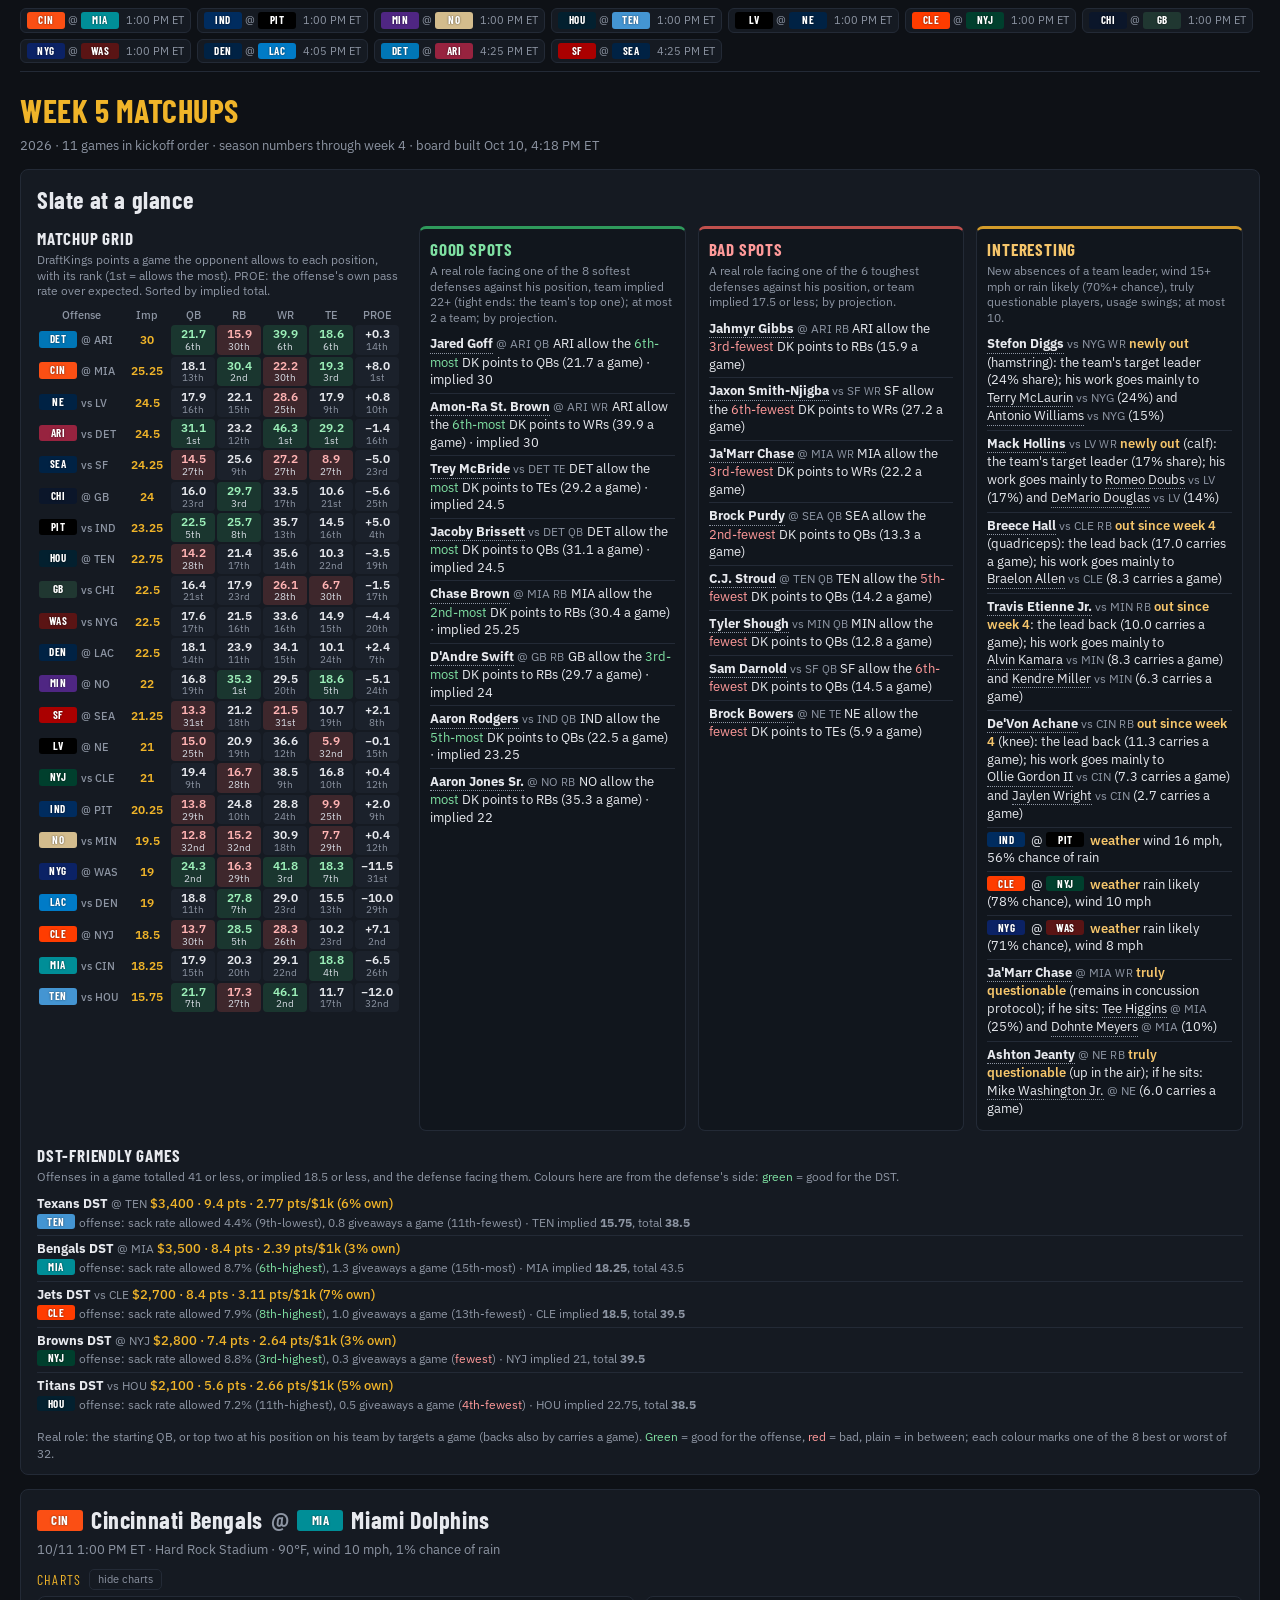
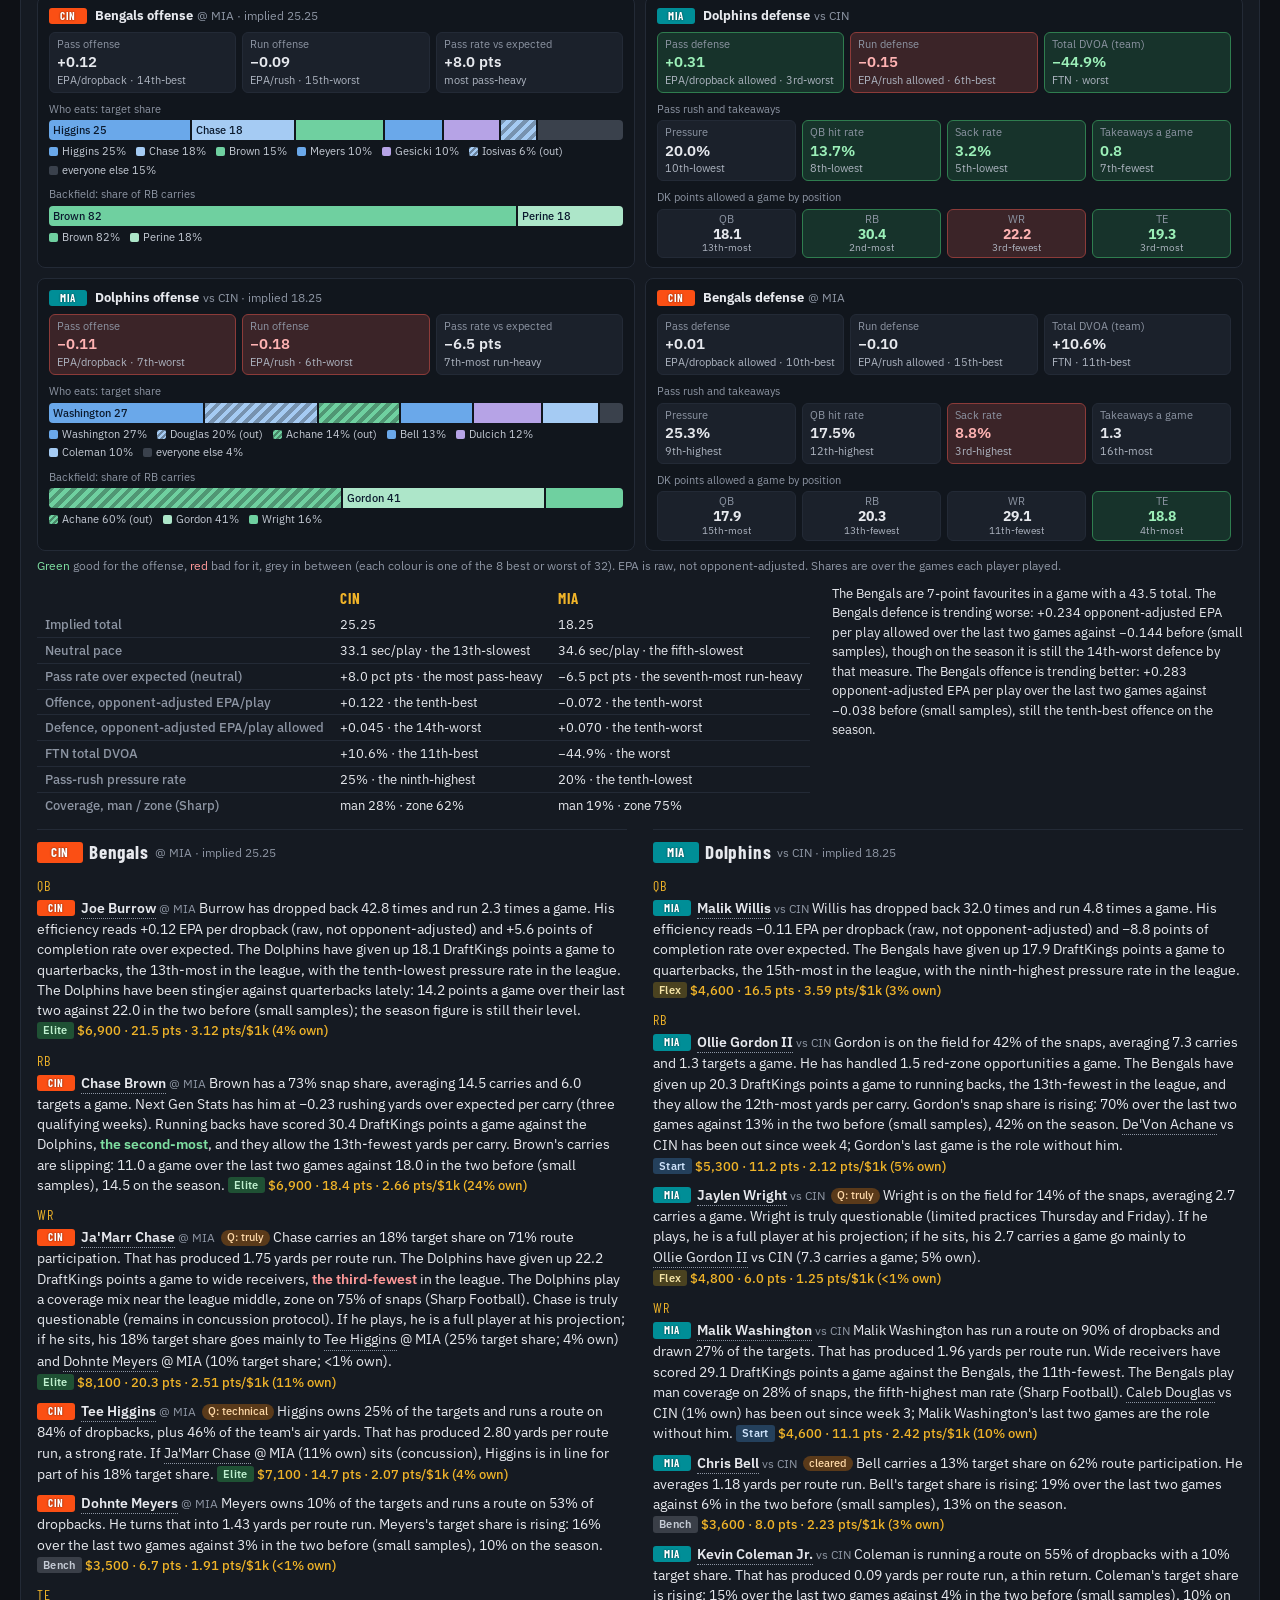
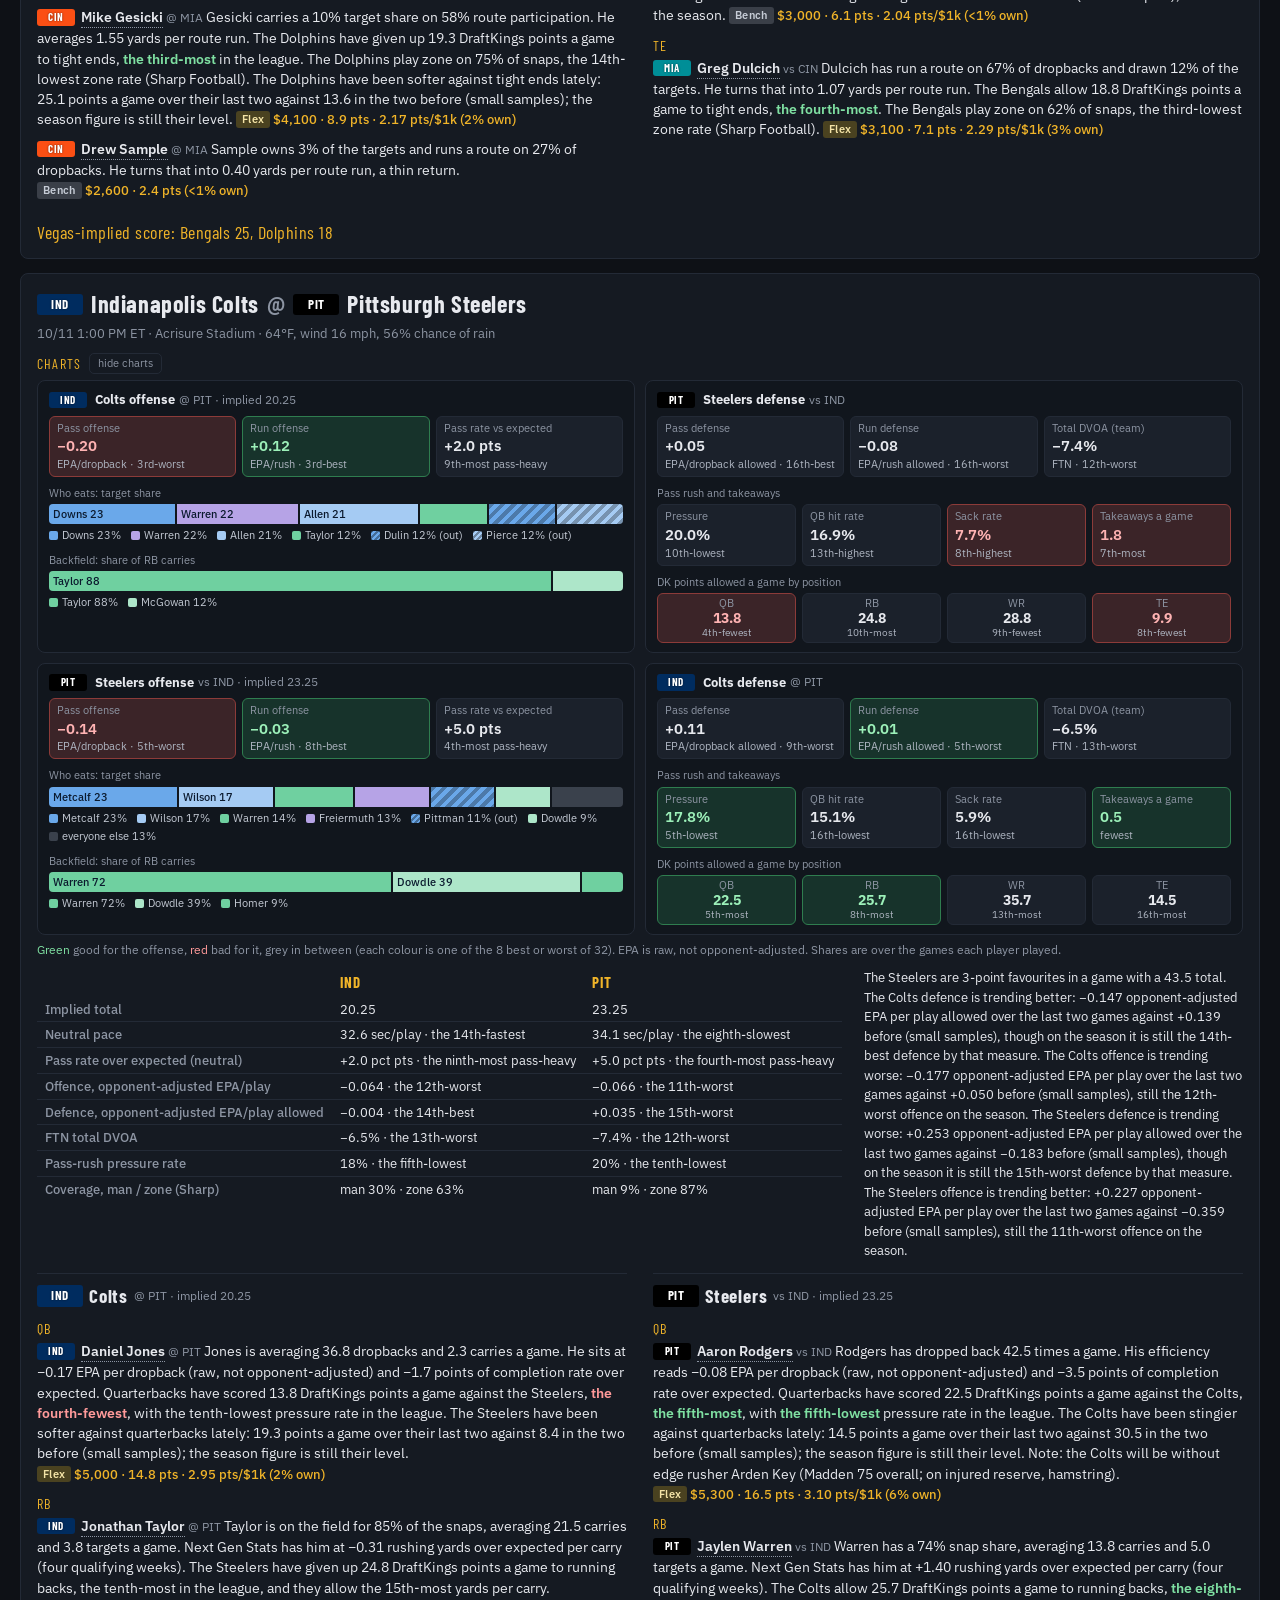
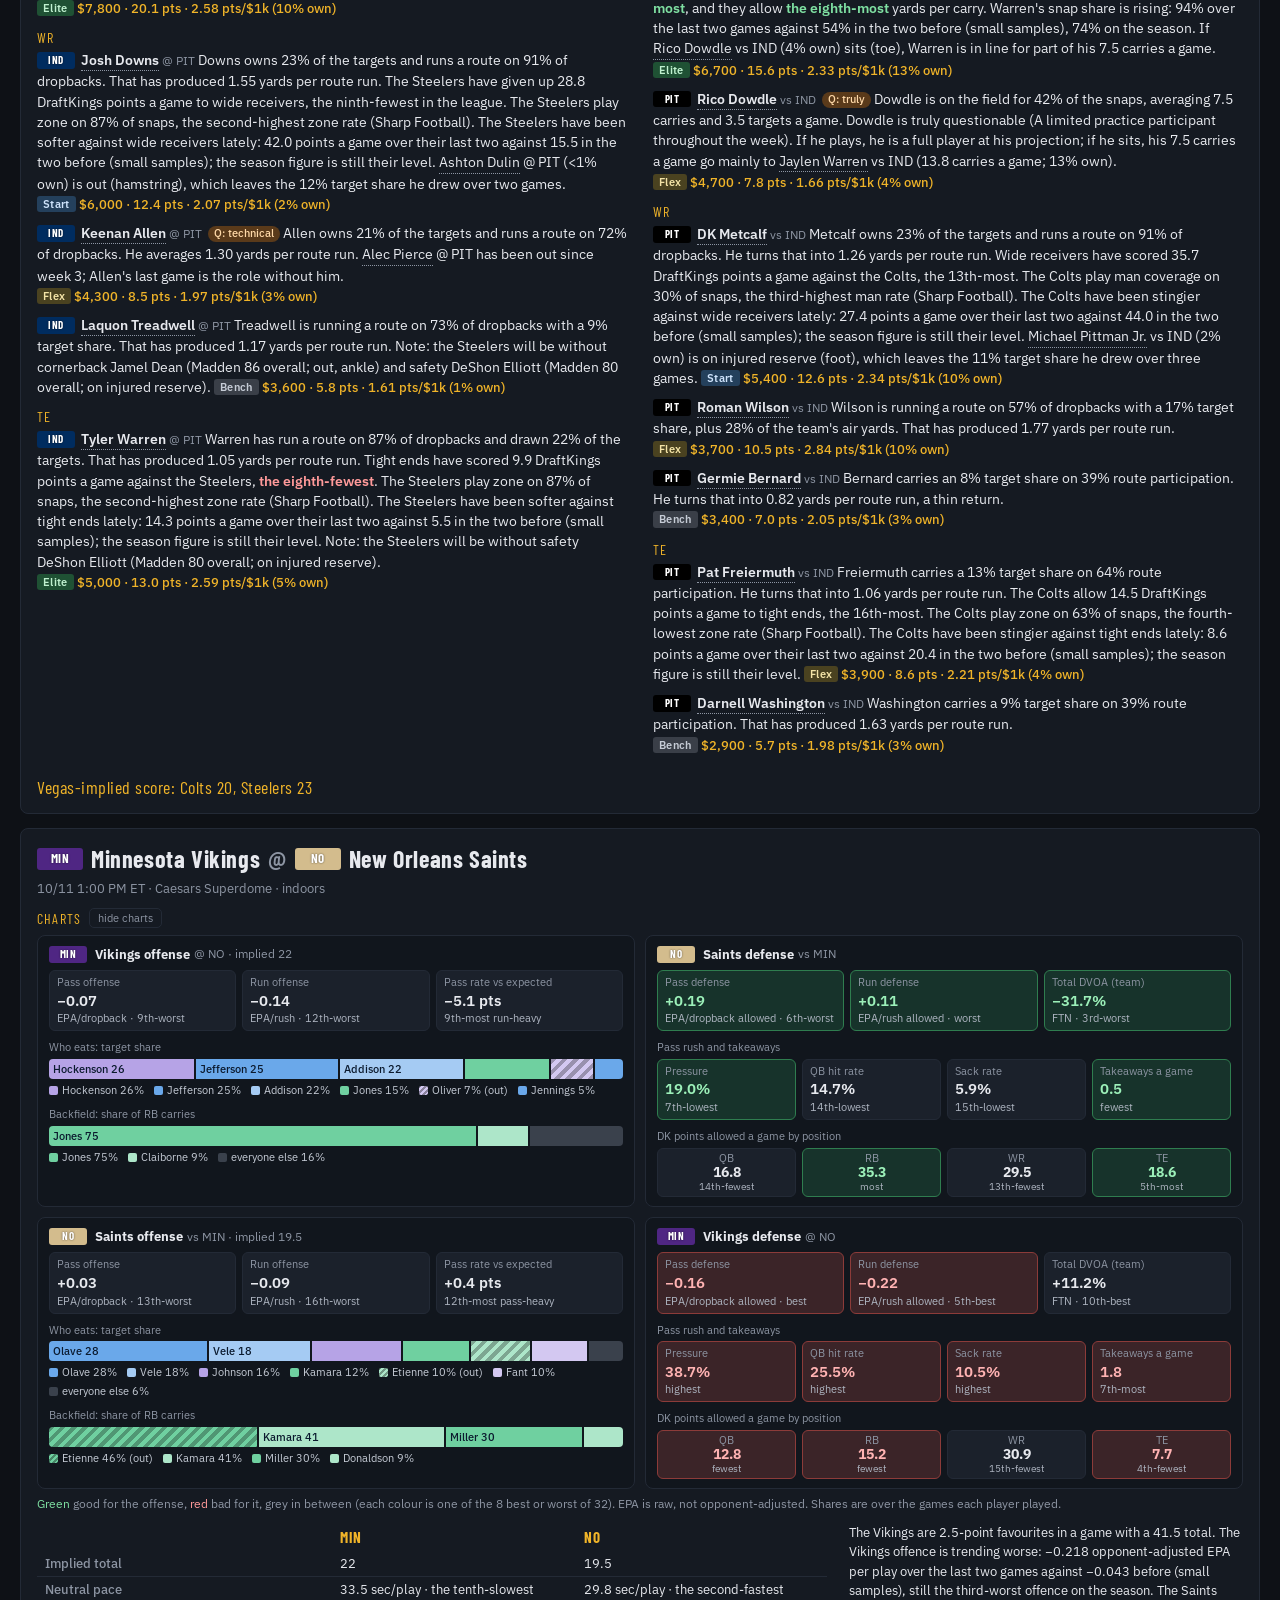
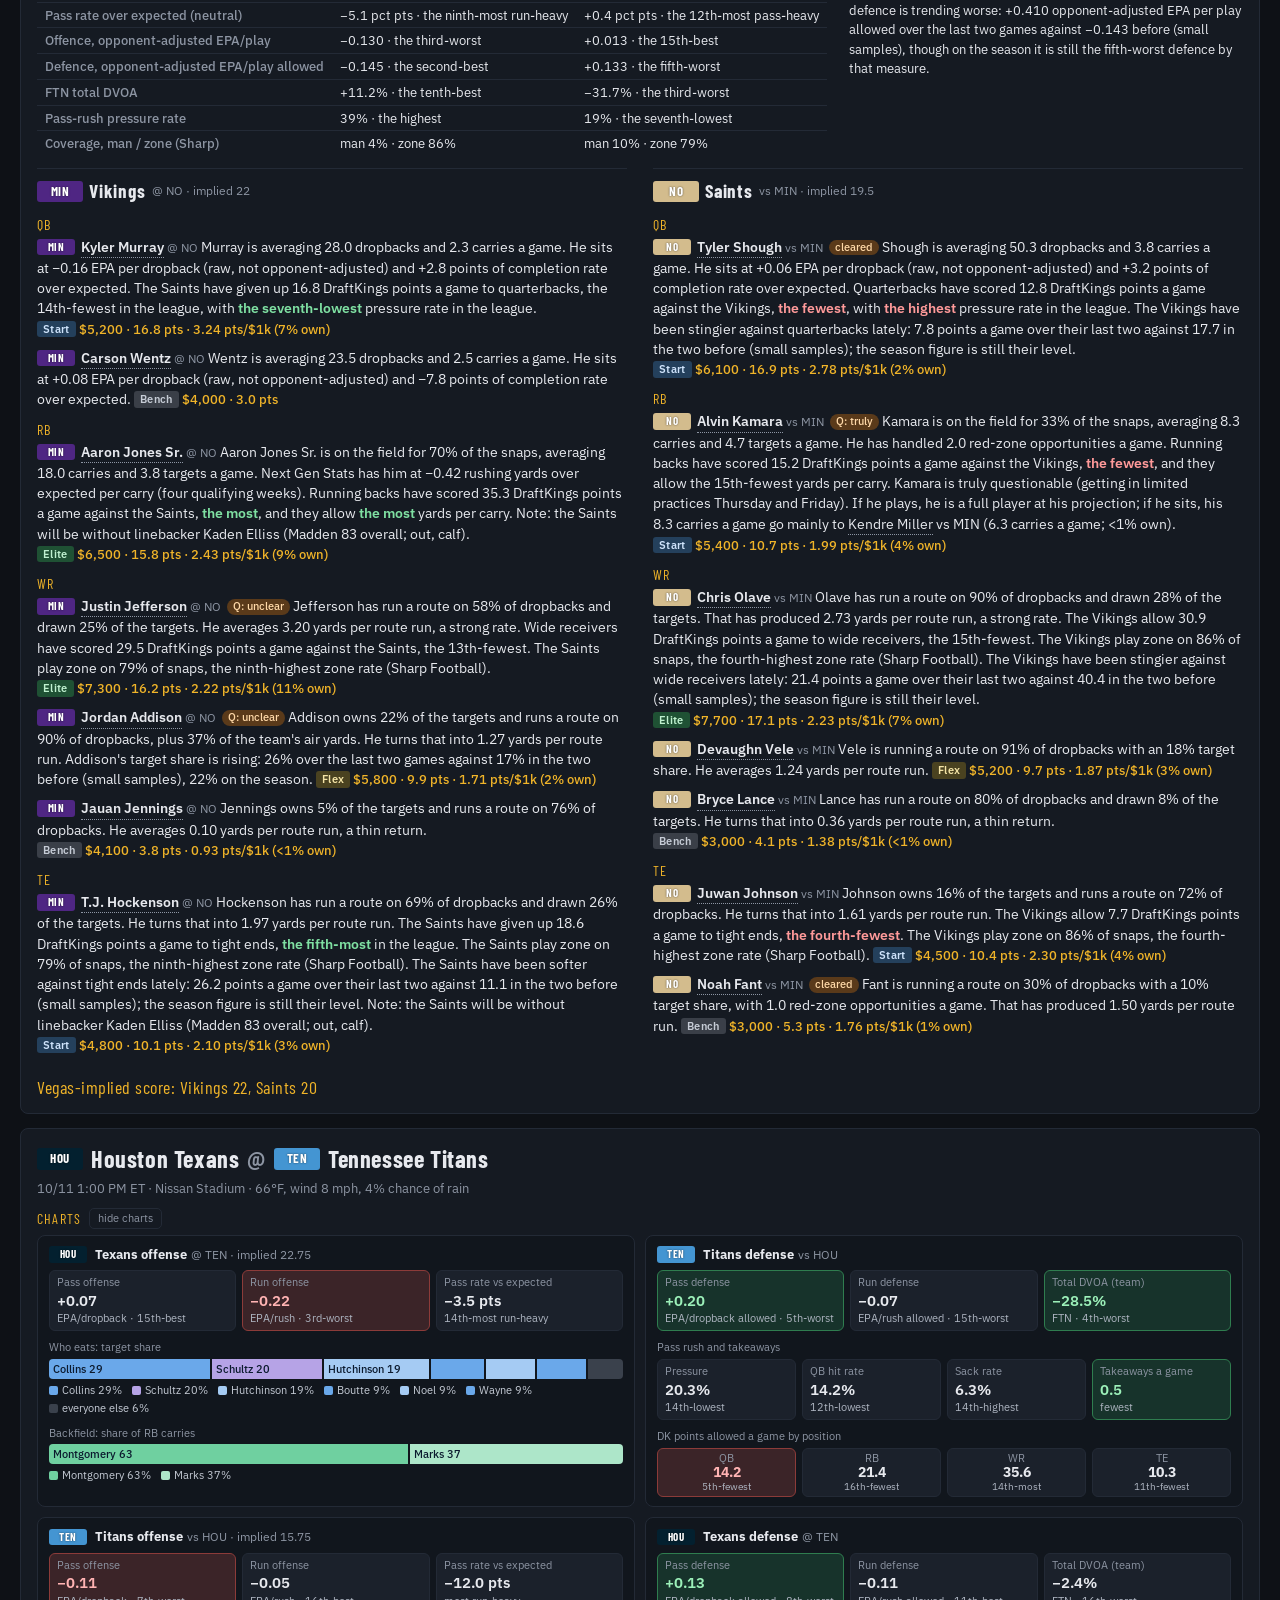
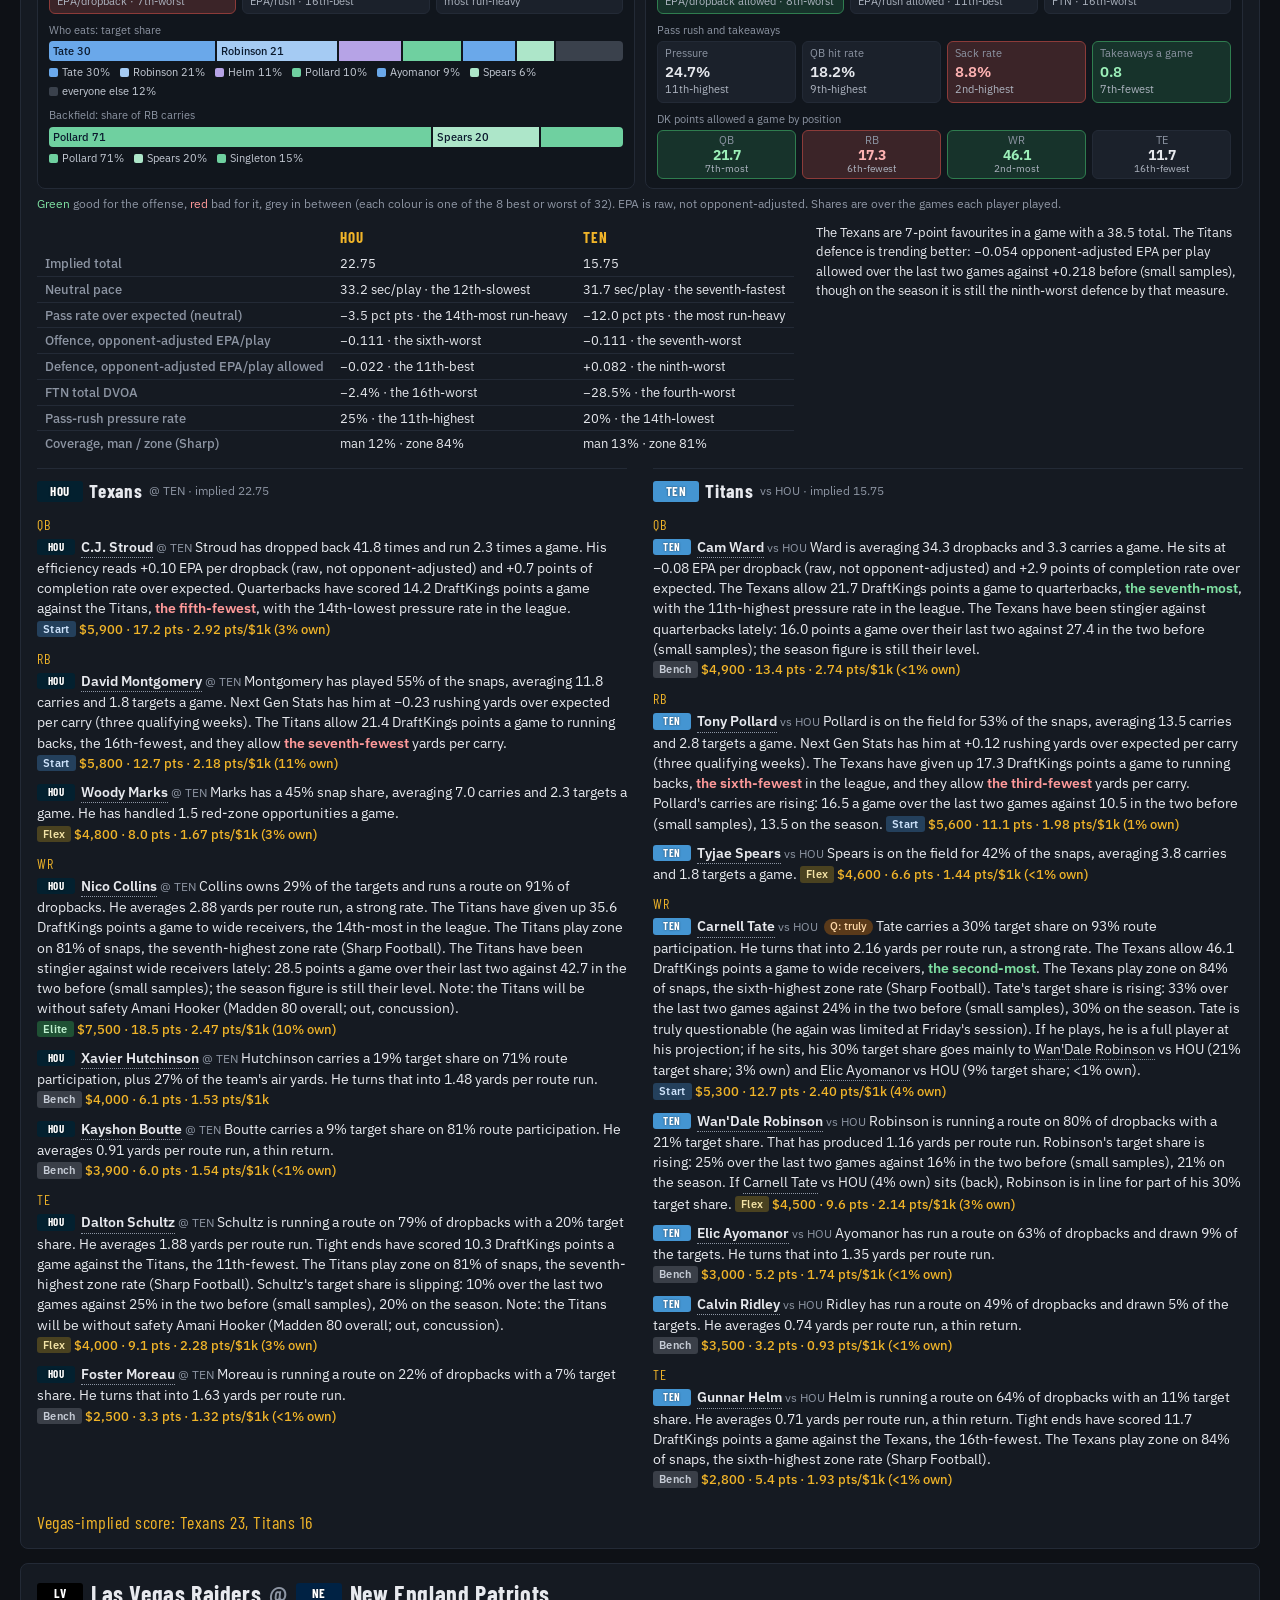
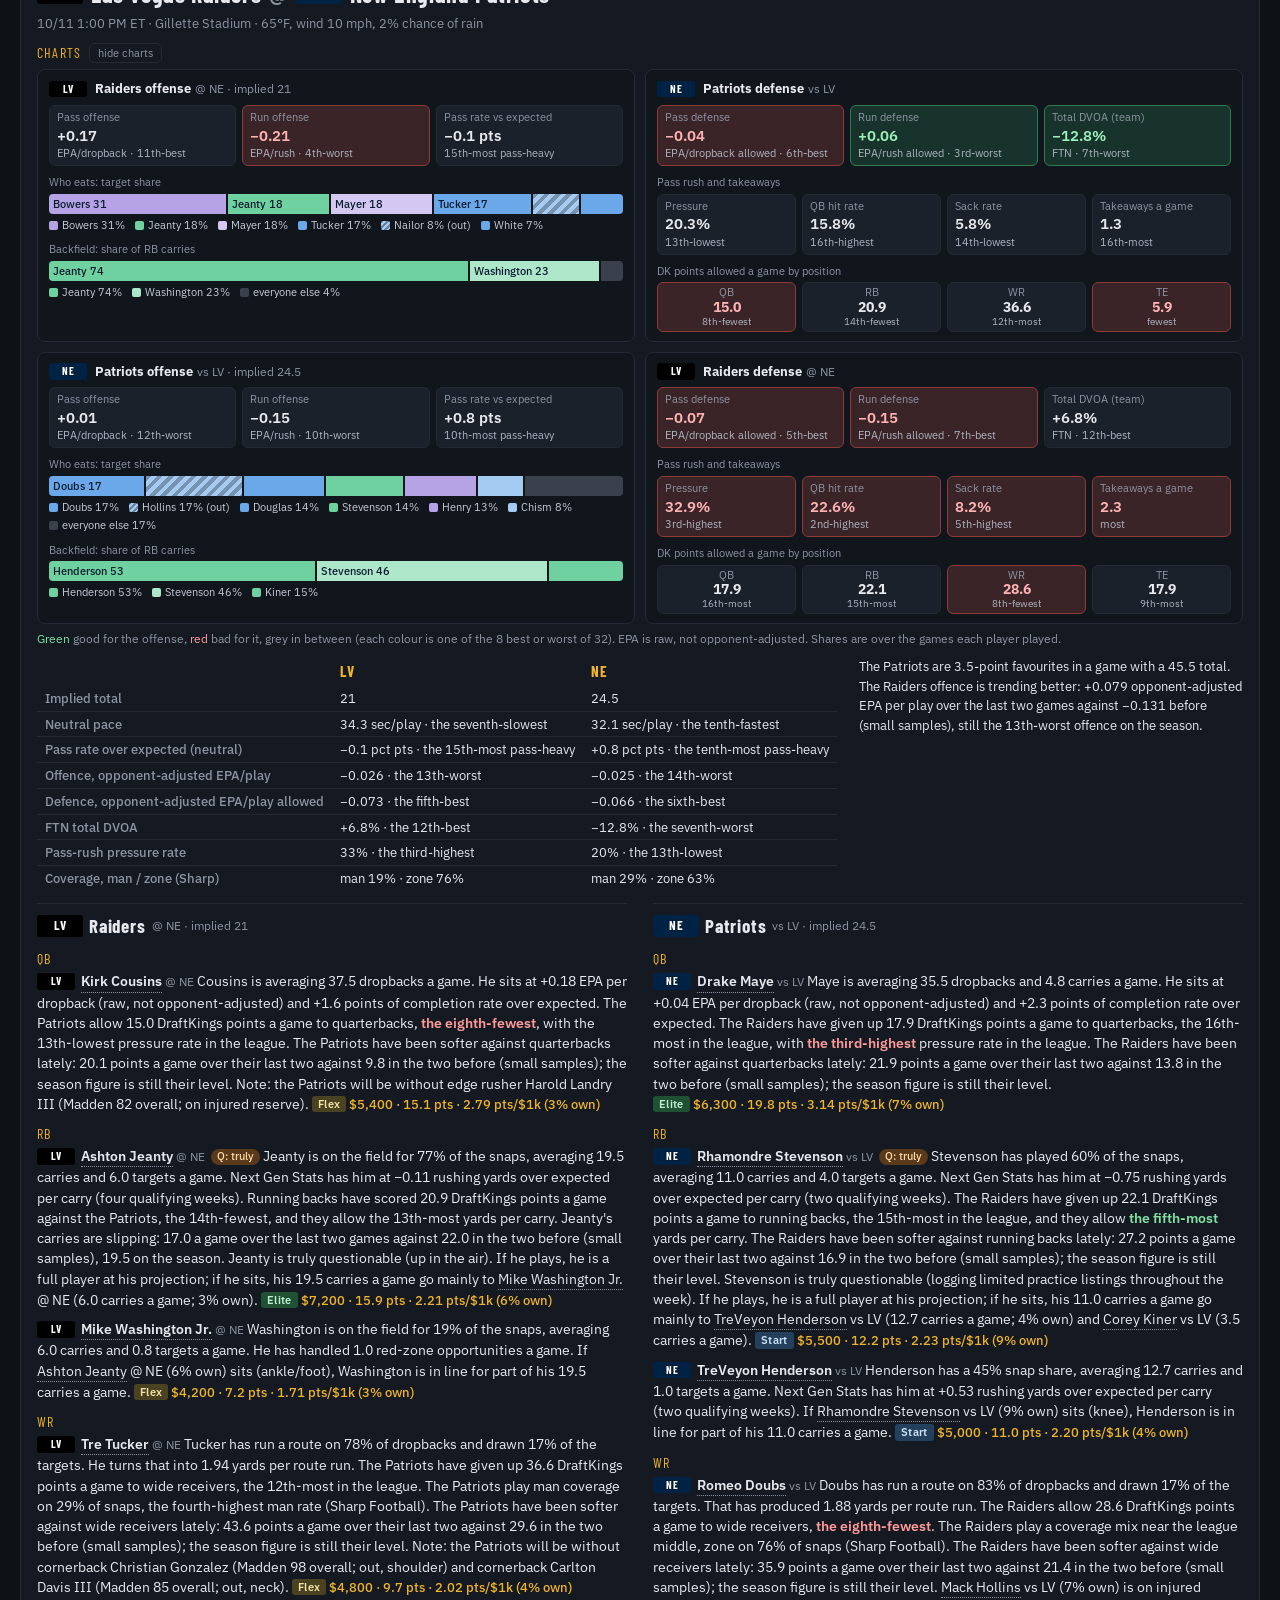
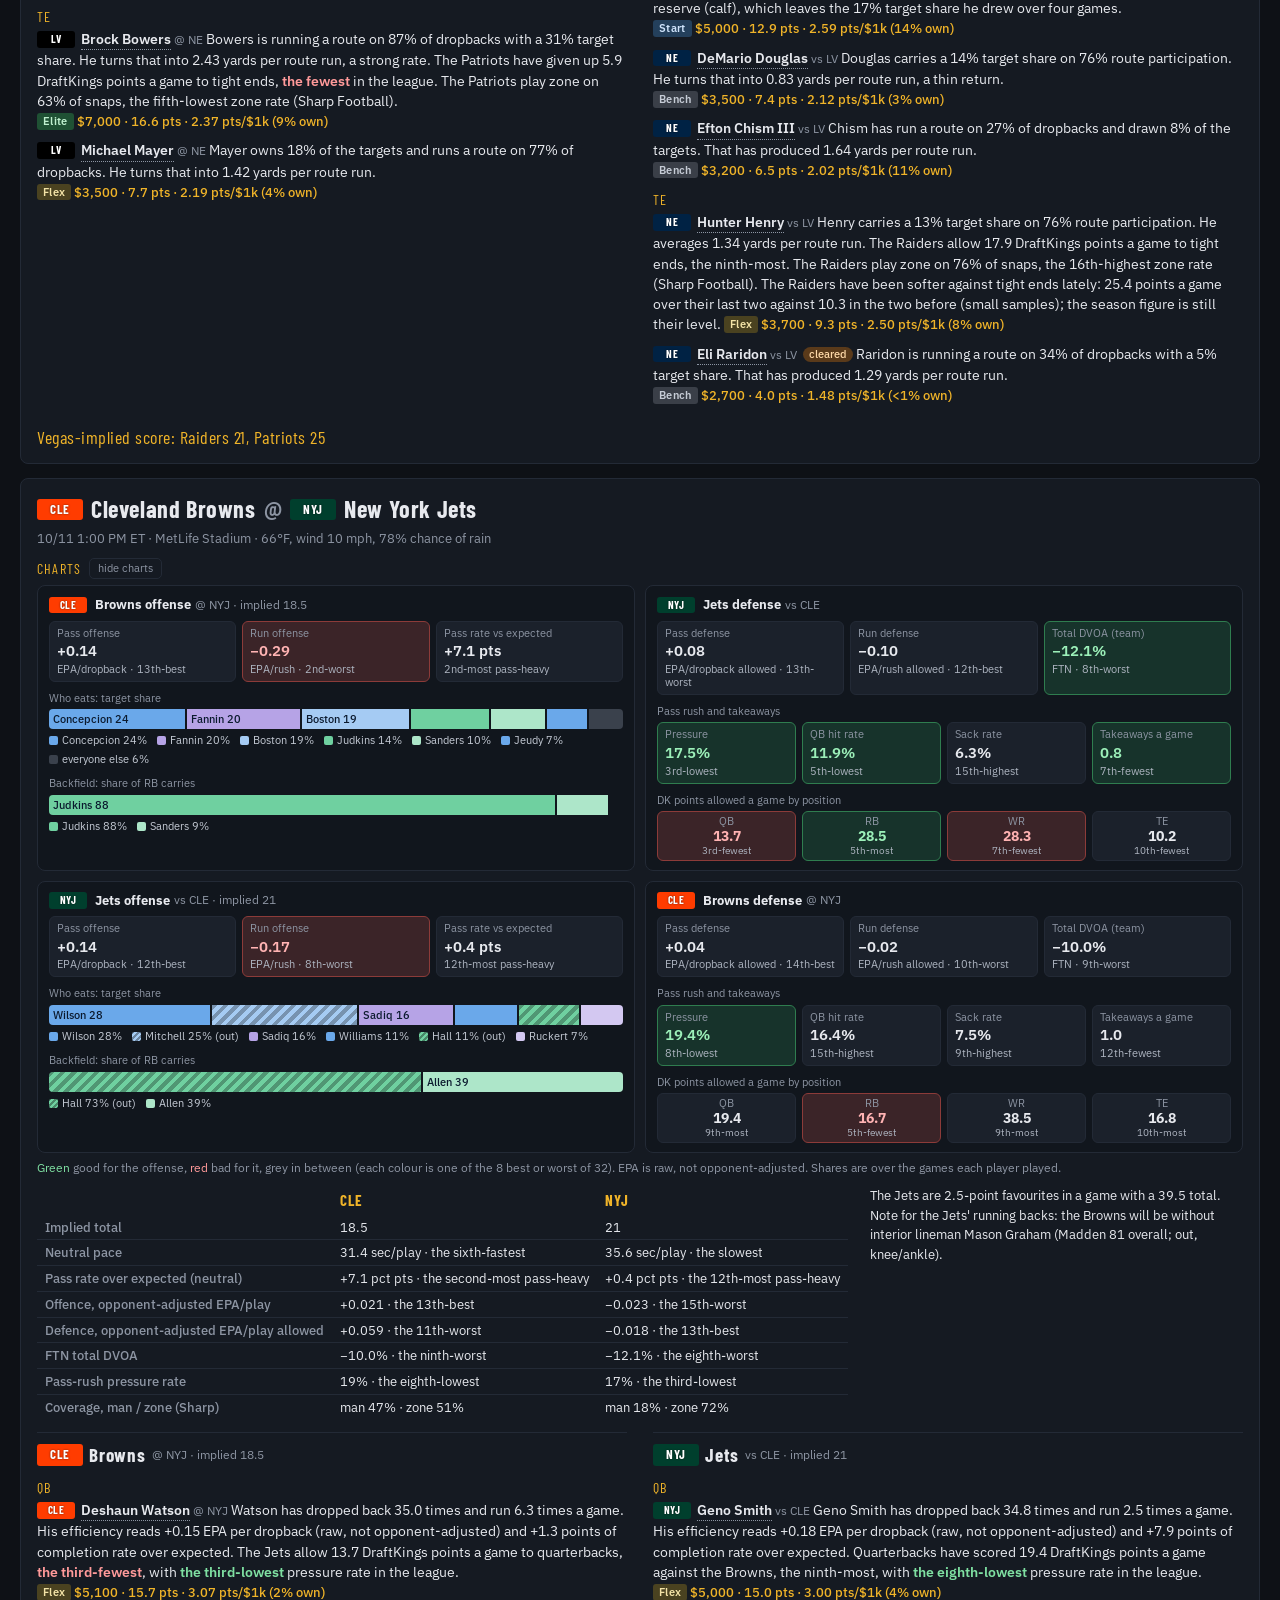
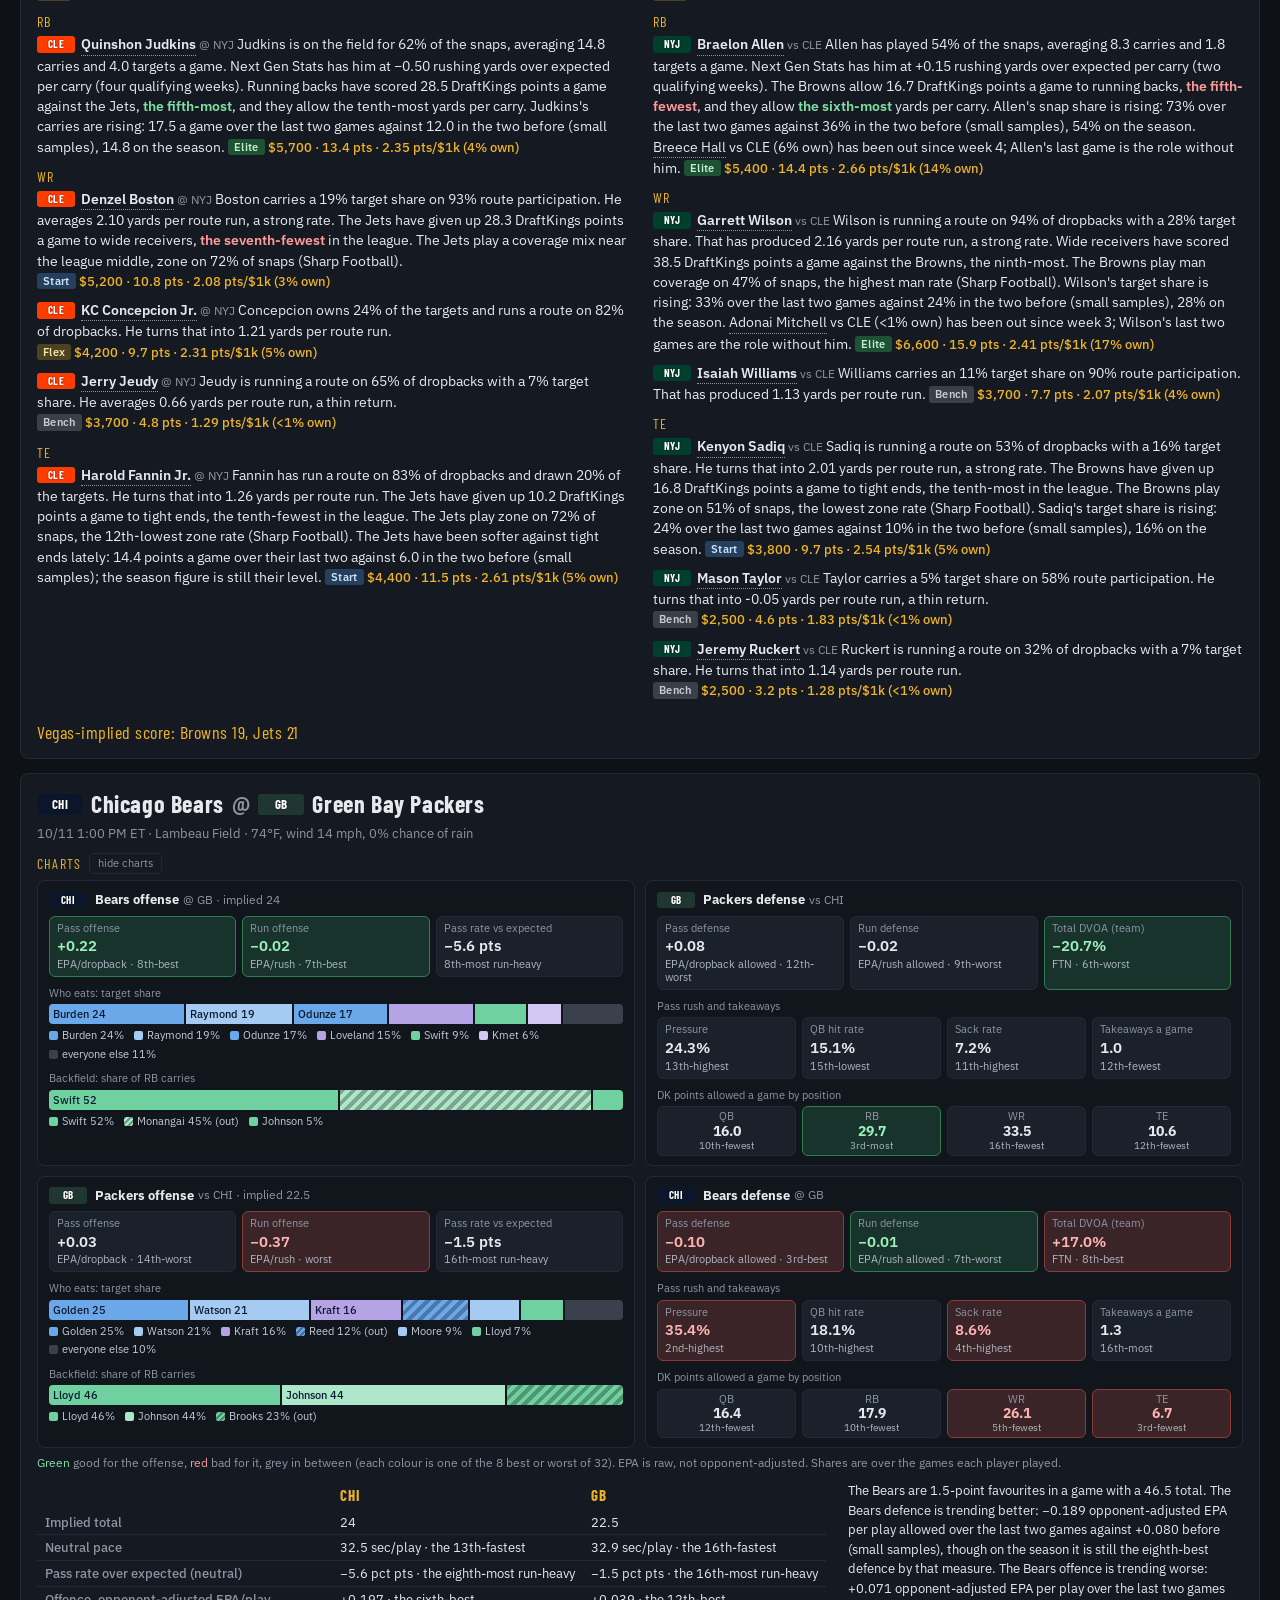
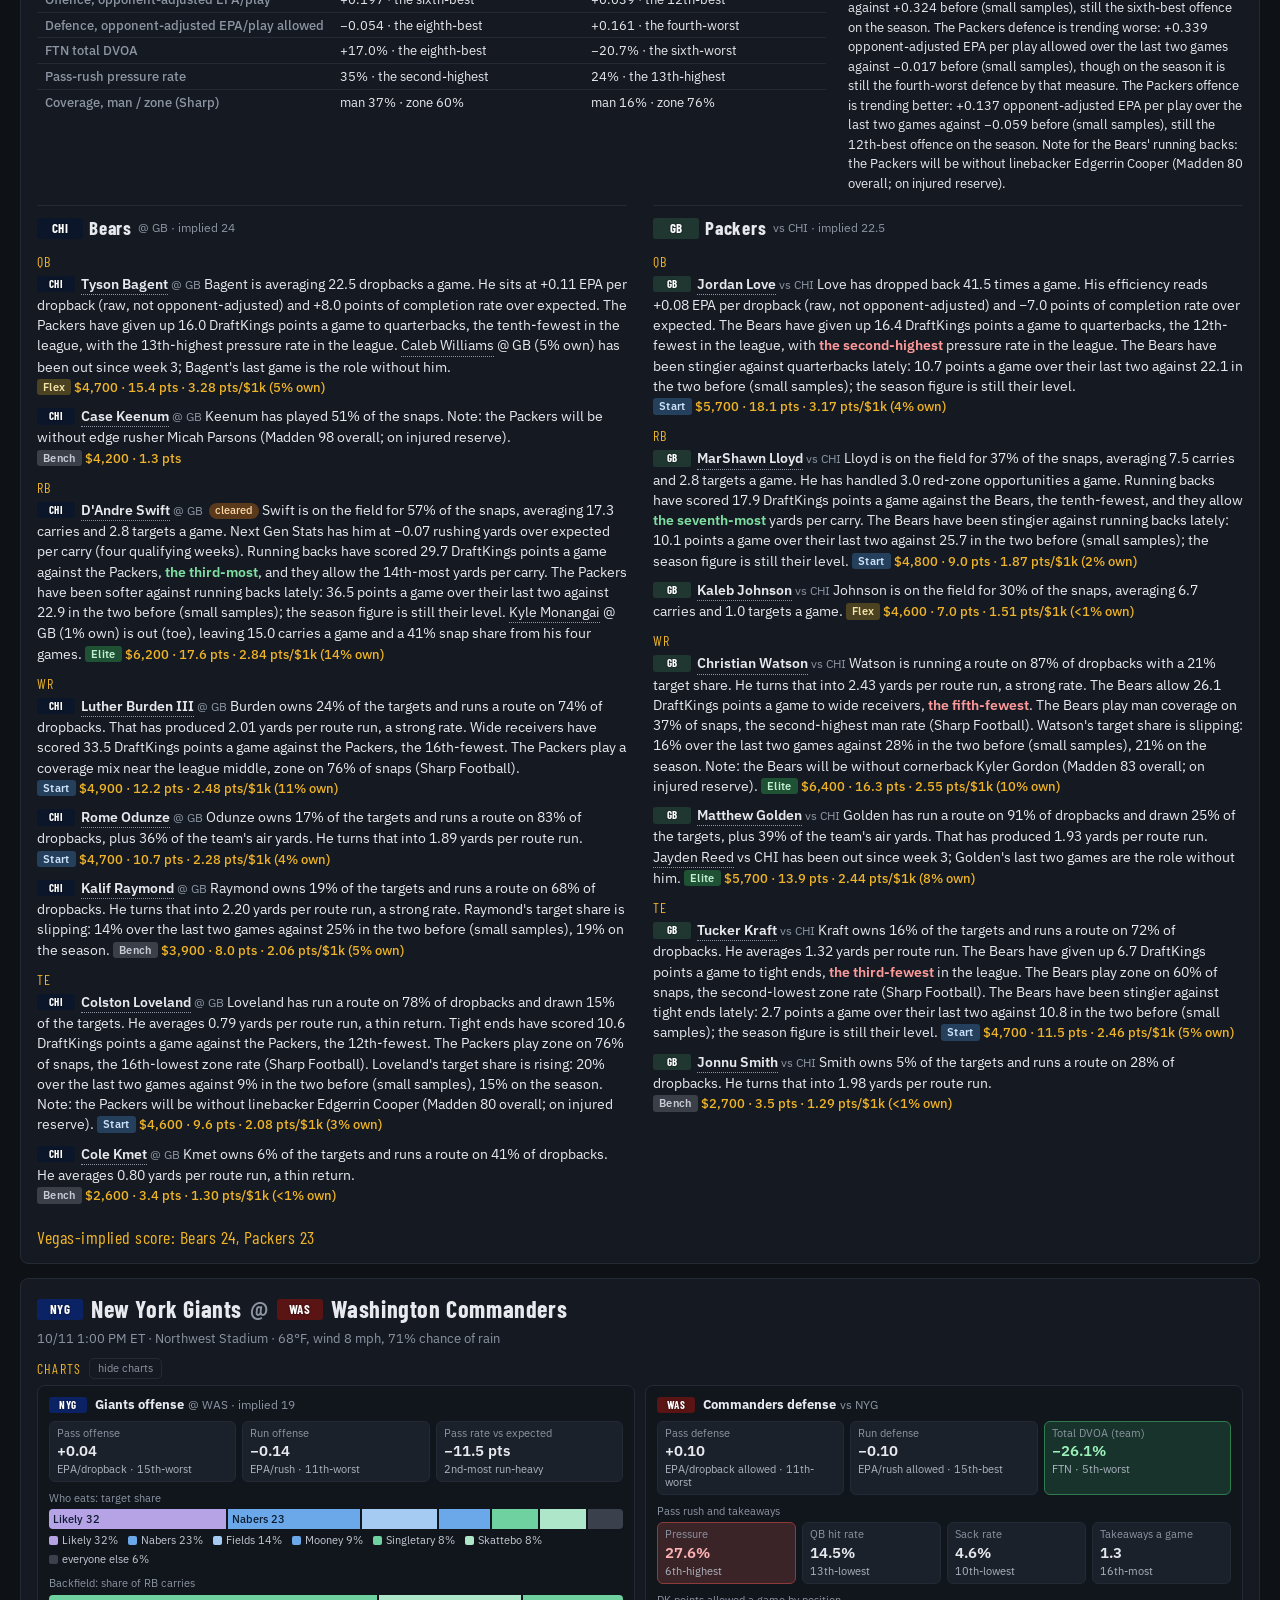
==== commit 2e5e719a: "publish 2026-10-10T22:14:37.591Z" ====
--- a/matchups.html
+++ b/matchups.html
@@ -67,6 +67,75 @@
 .gt .st0{position:sticky;left:0;background:var(--sur)}
 .gt tfoot td{border-top:1px solid #3a4352;border-bottom:0;font-weight:600}
 .gln{color:var(--mut);font-size:11.5px;margin-top:8px}
+.gd{color:#7fe0a2}.bd{color:#ff9a9a}.am{color:#f5c56b}
+.pp .gd,.pp .bd{font-weight:600}
+.sg{background:var(--sur);border:1px solid var(--line);border-radius:8px;padding:12px 16px;margin:14px 0}
+.sg h4{font-family:"Barlow Condensed","Arial Narrow",sans-serif;font-size:17px;letter-spacing:.8px;margin:0;text-transform:uppercase}
+.sgh{margin-bottom:8px}
+.sgn{color:var(--mut);font-size:11.5px;line-height:1.35;margin:1px 0 6px}
+.sgc{display:grid;grid-template-columns:repeat(3,minmax(0,1fr));gap:12px}
+.sgcol{border-radius:7px;padding:8px 10px;background:#11161d;border:1px solid var(--line);border-top:3px solid var(--line);min-width:0}
+.sgcol.c-gd{border-top-color:#2f9a5c}.sgcol.c-gd h4{color:#7fe0a2}
+.sgcol.c-bd{border-top-color:#c0504d}.sgcol.c-bd h4{color:#ff9a9a}
+.sgcol.c-am{border-top-color:#d39b2a}.sgcol.c-am h4{color:#f5c56b}
+.sg ul{list-style:none;margin:0;padding:0}
+.sg li{padding:4px 0;border-top:1px solid var(--line);font-size:12.5px;line-height:1.4}
+.sg li:first-child{border-top:0}
+.sg .ps{color:var(--mut);font-size:10.5px;letter-spacing:.4px}
+.sg li .am{font-weight:600}
+.sga{display:grid;grid-template-columns:max-content minmax(0,1fr);gap:12px 18px;align-items:start}
+.sgm,.sgx,.sgd{min-width:0}
+.sgd{grid-column:1/-1}
+.sgm .sgn{width:0;min-width:100%}
+.sgs{color:var(--mut);font-size:12px;margin-top:1px}.sgs .tm.sm{margin-right:4px}
+.sgl{color:var(--mut);font-size:11.5px;margin-top:10px}
+.mgw{overflow-x:auto;-webkit-overflow-scrolling:touch;max-width:100%}
+.mg{border-collapse:separate;border-spacing:2px;font-variant-numeric:tabular-nums;font-size:12px}
+.mg th{color:var(--mut);font-weight:500;font-size:11px;text-align:center;padding:0 4px}
+.mg tbody th{text-align:left;white-space:nowrap;padding:0 4px 0 0}
+.mg tbody th .tm.sm{margin-right:4px}
+.mgo{color:var(--mut);font-size:10.5px}
+.mg td{text-align:center;padding:2px 5px;border-radius:4px;background:#1b212b;min-width:34px;line-height:1.15}
+.mg td b{display:block;font-weight:600}.mg td small{display:block;font-size:10px;color:var(--mut)}
+.mg td.mgi{background:transparent;color:var(--acc);font-weight:600}
+.t-gd{background:rgba(47,154,92,.22)!important;border-color:#2f7d4f!important}
+.t-bd{background:rgba(192,80,77,.24)!important;border-color:#8c3b39!important}
+.mg td.t-gd b{color:#9cf0b9}.mg td.t-bd b{color:#ffb3b3}
+.mg td.t-gd small,.mg td.t-bd small{color:#d6dbe3}
+.cx{margin:6px 0 10px}
+.cxtr{display:flex;align-items:center;gap:8px;margin-bottom:6px}
+.cxkey{font-family:"Barlow Condensed","Arial Narrow",sans-serif;color:var(--acc);font-size:14px;letter-spacing:1.2px;text-transform:uppercase}
+.cxt{background:transparent;border:1px solid var(--line);color:var(--mut);border-radius:5px;font:inherit;font-size:11px;padding:1px 8px;cursor:pointer}
+.cxt:hover{color:var(--tx);border-color:var(--mut)}
+.cxt .off{display:none}.nocx .cxt .on{display:none}.nocx .cxt .off{display:inline}.nocx .cxb{display:none}
+.cxp{display:grid;grid-template-columns:repeat(2,minmax(0,1fr));gap:10px}
+.cxu{background:#11161d;border:1px solid var(--line);border-radius:8px;padding:9px 11px;min-width:0}
+.cxh{display:flex;align-items:center;flex-wrap:wrap;gap:4px;margin-bottom:6px;font-size:13px}
+.cxh .tm.sm{margin-right:4px}.cxh>span:not(.tm){color:var(--mut);font-size:12px}
+.cxc{display:grid;gap:6px}.cxc.c3{grid-template-columns:repeat(3,minmax(0,1fr))}.cxc.c4{grid-template-columns:repeat(4,minmax(0,1fr))}
+.cxd{border:1px solid var(--line);border-radius:6px;padding:5px 7px;background:#1b212b;min-width:0}
+.cxl{font-size:10.5px;color:var(--mut);line-height:1.2}
+.cxv{font-size:15px;font-weight:600;font-variant-numeric:tabular-nums;margin-top:1px}
+.cxn{font-size:10.5px;color:#aeb5c1;line-height:1.25}
+.t-gd .cxv{color:#9cf0b9}.t-bd .cxv{color:#ffb3b3}
+.cxs{font-size:11px;color:var(--mut);margin:8px 0 3px}
+.cxbar{display:flex;height:20px;border-radius:4px;overflow:hidden;gap:2px}
+.cxbar span{font-size:11px;line-height:20px;padding:0 4px;white-space:nowrap;overflow:hidden;text-overflow:clip;color:#0b1a2e;font-weight:500;flex:0 1 auto;box-sizing:border-box;min-width:0}
+.s-wr{background:#6aa8ea}.s-wr2{background:#a5cbf3}.s-te{background:#b6a3e6}.s-te2{background:#d3c8f1}
+.s-rb{background:#6fd0a0}.s-rb2{background:#ade6c9}.s-ot{background:#3a414c;color:#c6ccd6!important}
+.cxbar span.out{background-image:repeating-linear-gradient(135deg,rgba(0,0,0,.28) 0 4px,transparent 4px 8px);color:#1a1a1a}
+.cxe{font-size:11.5px}
+.cxkey2{display:flex;flex-wrap:wrap;gap:2px 10px;font-size:11px;color:#c6ccd6;margin-top:3px}
+.cxkey2 i{display:inline-block;width:9px;height:9px;border-radius:2px;margin-right:4px;vertical-align:-1px}
+.cxkey2 i.out{background-image:repeating-linear-gradient(135deg,rgba(0,0,0,.35) 0 2px,transparent 2px 4px)}
+.cxks{display:grid;grid-template-columns:repeat(4,minmax(0,1fr));gap:6px}
+.cxk{border:1px solid var(--line);border-radius:6px;padding:3px 6px;background:#1b212b;text-align:center;font-variant-numeric:tabular-nums;line-height:1.2}
+.cxk span{display:block;font-size:10.5px;color:var(--mut)}.cxk b{font-size:14px}.cxk small{display:block;font-size:10px;color:#aeb5c1}
+.t-gd.cxk b{color:#9cf0b9}.t-bd.cxk b{color:#ffb3b3}
+.cxg{color:var(--mut);font-size:11.5px;margin-top:6px}
+@media (max-width:1000px){.sga{grid-template-columns:minmax(0,1fr)}.sgm{order:2}}
+@media (max-width:900px){.sgc{grid-template-columns:1fr}}
+@media (max-width:760px){.cxp{grid-template-columns:1fr}}
 @media (max-width:600px){
 .shell{padding:0 10px 24px}
 .strip{flex-wrap:nowrap;overflow-x:auto;-webkit-overflow-scrolling:touch;scrollbar-width:none}
@@ -81,29 +150,51 @@
 dialog.gl{box-sizing:border-box;width:100vw;max-width:100vw;min-width:0;margin:auto 0 0;border-radius:12px 12px 0 0;border-bottom:0;max-height:88vh;max-height:88dvh}
 .glw{max-height:88vh;max-height:88dvh;padding:12px 12px 16px}
 .gt th,.gt td{padding:4px 5px}
+.sg{padding:10px}
+.cxu{padding:8px}
+.cxc.c4{grid-template-columns:repeat(2,minmax(0,1fr))}
+.cxbar{height:12px}.cxbar span{font-size:0;padding:0}
+.mg{border-spacing:1px;font-size:11.5px}.mg td{min-width:0;padding:2px 3px}.mg th{padding:0 2px}
+.mg tbody th .tm.sm{min-width:28px;margin-right:2px}.mgo{display:block;font-size:10px;line-height:1.1}
 }
 </style>
+<script>(function(){var d=document.documentElement;try{if(localStorage.getItem('mu-charts')==='hide')d.classList.add('nocx');}catch(e){}document.addEventListener('click',function(e){var b=e.target.closest&&e.target.closest('button.cxt');if(!b)return;var h=d.classList.toggle('nocx');try{localStorage.setItem('mu-charts',h?'hide':'show');}catch(e){}});})();</script>
 <div class="shell">
 <div class="strip"><a class="gc" href="#g-CIN-MIA"><span class="tm sm" style="background:#fb4f14">CIN</span>@<span class="tm sm" style="background:#008e97">MIA</span><span class="k">1:00 PM ET</span></a><a class="gc" href="#g-IND-PIT"><span class="tm sm" style="background:#002c5f">IND</span>@<span class="tm sm" style="background:#000000">PIT</span><span class="k">1:00 PM ET</span></a><a class="gc" href="#g-MIN-NO"><span class="tm sm" style="background:#4f2683">MIN</span>@<span class="tm sm" style="background:#d3bc8d">NO</span><span class="k">1:00 PM ET</span></a><a class="gc" href="#g-HOU-TEN"><span class="tm sm" style="background:#03202f">HOU</span>@<span class="tm sm" style="background:#4495d2">TEN</span><span class="k">1:00 PM ET</span></a><a class="gc" href="#g-LV-NE"><span class="tm sm" style="background:#000000">LV</span>@<span class="tm sm" style="background:#002244">NE</span><span class="k">1:00 PM ET</span></a><a class="gc" href="#g-CLE-NYJ"><span class="tm sm" style="background:#ff3c00">CLE</span>@<span class="tm sm" style="background:#003f2d">NYJ</span><span class="k">1:00 PM ET</span></a><a class="gc" href="#g-CHI-GB"><span class="tm sm" style="background:#0b162a">CHI</span>@<span class="tm sm" style="background:#203731">GB</span><span class="k">1:00 PM ET</span></a><a class="gc" href="#g-NYG-WAS"><span class="tm sm" style="background:#0b2265">NYG</span>@<span class="tm sm" style="background:#5a1414">WAS</span><span class="k">1:00 PM ET</span></a><a class="gc" href="#g-DEN-LAC"><span class="tm sm" style="background:#002244">DEN</span>@<span class="tm sm" style="background:#007bc7">LAC</span><span class="k">4:05 PM ET</span></a><a class="gc" href="#g-DET-ARI"><span class="tm sm" style="background:#0076b6">DET</span>@<span class="tm sm" style="background:#97233f">ARI</span><span class="k">4:25 PM ET</span></a><a class="gc" href="#g-SF-SEA"><span class="tm sm" style="background:#aa0000">SF</span>@<span class="tm sm" style="background:#002244">SEA</span><span class="k">4:25 PM ET</span></a></div>
 <h1>Week 5 Matchups</h1>
 <div class="sub">2026 · 11 games in kickoff order · season numbers through week 4 · board built Oct 10, 4:18 PM ET</div>
 
+<section class="sg" id="glance"><h2 class="sgh">Slate at a glance</h2>
+<div class="sga">
+<div class="sgm"><h4>Matchup grid</h4><div class="sgn">DraftKings points a game the opponent allows to each position, with its rank (1st = allows the most). PROE: the offense's own pass rate over expected. Sorted by implied total.</div><div class="mgw"><table class="mg"><thead><tr><th>Offense</th><th>Imp</th><th>QB</th><th>RB</th><th>WR</th><th>TE</th><th>PROE</th></tr></thead><tbody><tr><th><span class="tm sm" style="background:#0076b6">DET</span><span class="mgo">@ ARI</span></th><td class="mgi">30</td><td class="t-gd" title="ARI allow 21.7 DK points a game to quarterbacks, the 6th-most"><b>21.7</b><small>6th</small></td><td class="t-bd" title="ARI allow 15.9 DK points a game to running backs, the 3rd-fewest"><b>15.9</b><small>30th</small></td><td class="t-gd" title="ARI allow 39.9 DK points a game to wide receivers, the 6th-most"><b>39.9</b><small>6th</small></td><td class="t-gd" title="ARI allow 18.6 DK points a game to tight ends, the 6th-most"><b>18.6</b><small>6th</small></td><td title="DET pass rate over expected +0.3 points, the 14th-most pass-heavy"><b>+0.3</b><small>14th</small></td></tr><tr><th><span class="tm sm" style="background:#fb4f14">CIN</span><span class="mgo">@ MIA</span></th><td class="mgi">25.25</td><td class="" title="MIA allow 18.1 DK points a game to quarterbacks, the 13th-most"><b>18.1</b><small>13th</small></td><td class="t-gd" title="MIA allow 30.4 DK points a game to running backs, the 2nd-most"><b>30.4</b><small>2nd</small></td><td class="t-bd" title="MIA allow 22.2 DK points a game to wide receivers, the 3rd-fewest"><b>22.2</b><small>30th</small></td><td class="t-gd" title="MIA allow 19.3 DK points a game to tight ends, the 3rd-most"><b>19.3</b><small>3rd</small></td><td title="CIN pass rate over expected +8.0 points, the most pass-heavy"><b>+8.0</b><small>1st</small></td></tr><tr><th><span class="tm sm" style="background:#002244">NE</span><span class="mgo">vs LV</span></th><td class="mgi">24.5</td><td class="" title="LV allow 17.9 DK points a game to quarterbacks, the 16th-most"><b>17.9</b><small>16th</small></td><td class="" title="LV allow 22.1 DK points a game to running backs, the 15th-most"><b>22.1</b><small>15th</small></td><td class="t-bd" title="LV allow 28.6 DK points a game to wide receivers, the 8th-fewest"><b>28.6</b><small>25th</small></td><td class="" title="LV allow 17.9 DK points a game to tight ends, the 9th-most"><b>17.9</b><small>9th</small></td><td title="NE pass rate over expected +0.8 points, the 10th-most pass-heavy"><b>+0.8</b><small>10th</small></td></tr><tr><th><span class="tm sm" style="background:#97233f">ARI</span><span class="mgo">vs DET</span></th><td class="mgi">24.5</td><td class="t-gd" title="DET allow 31.1 DK points a game to quarterbacks, the most"><b>31.1</b><small>1st</small></td><td class="" title="DET allow 23.2 DK points a game to running backs, the 12th-most"><b>23.2</b><small>12th</small></td><td class="t-gd" title="DET allow 46.3 DK points a game to wide receivers, the most"><b>46.3</b><small>1st</small></td><td class="t-gd" title="DET allow 29.2 DK points a game to tight ends, the most"><b>29.2</b><small>1st</small></td><td title="ARI pass rate over expected −1.4 points, the 16th-most pass-heavy"><b>−1.4</b><small>16th</small></td></tr><tr><th><span class="tm sm" style="background:#002244">SEA</span><span class="mgo">vs SF</span></th><td class="mgi">24.25</td><td class="t-bd" title="SF allow 14.5 DK points a game to quarterbacks, the 6th-fewest"><b>14.5</b><small>27th</small></td><td class="" title="SF allow 25.6 DK points a game to running backs, the 9th-most"><b>25.6</b><small>9th</small></td><td class="t-bd" title="SF allow 27.2 DK points a game to wide receivers, the 6th-fewest"><b>27.2</b><small>27th</small></td><td class="t-bd" title="SF allow 8.9 DK points a game to tight ends, the 6th-fewest"><b>8.9</b><small>27th</small></td><td title="SEA pass rate over expected −5.0 points, the 10th-most run-heavy"><b>−5.0</b><small>23rd</small></td></tr><tr><th><span class="tm sm" style="background:#0b162a">CHI</span><span class="mgo">@ GB</span></th><td class="mgi">24</td><td class="" title="GB allow 16.0 DK points a game to quarterbacks, the 10th-fewest"><b>16.0</b><small>23rd</small></td><td class="t-gd" title="GB allow 29.7 DK points a game to running backs, the 3rd-most"><b>29.7</b><small>3rd</small></td><td class="" title="GB allow 33.5 DK points a game to wide receivers, the 16th-fewest"><b>33.5</b><small>17th</small></td><td class="" title="GB allow 10.6 DK points a game to tight ends, the 12th-fewest"><b>10.6</b><small>21st</small></td><td title="CHI pass rate over expected −5.6 points, the 8th-most run-heavy"><b>−5.6</b><small>25th</small></td></tr><tr><th><span class="tm sm" style="background:#000000">PIT</span><span class="mgo">vs IND</span></th><td class="mgi">23.25</td><td class="t-gd" title="IND allow 22.5 DK points a game to quarterbacks, the 5th-most"><b>22.5</b><small>5th</small></td><td class="t-gd" title="IND allow 25.7 DK points a game to running backs, the 8th-most"><b>25.7</b><small>8th</small></td><td class="" title="IND allow 35.7 DK points a game to wide receivers, the 13th-most"><b>35.7</b><small>13th</small></td><td class="" title="IND allow 14.5 DK points a game to tight ends, the 16th-most"><b>14.5</b><small>16th</small></td><td title="PIT pass rate over expected +5.0 points, the 4th-most pass-heavy"><b>+5.0</b><small>4th</small></td></tr><tr><th><span class="tm sm" style="background:#03202f">HOU</span><span class="mgo">@ TEN</span></th><td class="mgi">22.75</td><td class="t-bd" title="TEN allow 14.2 DK points a game to quarterbacks, the 5th-fewest"><b>14.2</b><small>28th</small></td><td class="" title="TEN allow 21.4 DK points a game to running backs, the 16th-fewest"><b>21.4</b><small>17th</small></td><td class="" title="TEN allow 35.6 DK points a game to wide receivers, the 14th-most"><b>35.6</b><small>14th</small></td><td class="" title="TEN allow 10.3 DK points a game to tight ends, the 11th-fewest"><b>10.3</b><small>22nd</small></td><td title="HOU pass rate over expected −3.5 points, the 14th-most run-heavy"><b>−3.5</b><small>19th</small></td></tr><tr><th><span class="tm sm" style="background:#203731">GB</span><span class="mgo">vs CHI</span></th><td class="mgi">22.5</td><td class="" title="CHI allow 16.4 DK points a game to quarterbacks, the 12th-fewest"><b>16.4</b><small>21st</small></td><td class="" title="CHI allow 17.9 DK points a game to running backs, the 10th-fewest"><b>17.9</b><small>23rd</small></td><td class="t-bd" title="CHI allow 26.1 DK points a game to wide receivers, the 5th-fewest"><b>26.1</b><small>28th</small></td><td class="t-bd" title="CHI allow 6.7 DK points a game to tight ends, the 3rd-fewest"><b>6.7</b><small>30th</small></td><td title="GB pass rate over expected −1.5 points, the 16th-most run-heavy"><b>−1.5</b><small>17th</small></td></tr><tr><th><span class="tm sm" style="background:#5a1414">WAS</span><span class="mgo">vs NYG</span></th><td class="mgi">22.5</td><td class="" title="NYG allow 17.6 DK points a game to quarterbacks, the 16th-fewest"><b>17.6</b><small>17th</small></td><td class="" title="NYG allow 21.5 DK points a game to running backs, the 16th-most"><b>21.5</b><small>16th</small></td><td class="" title="NYG allow 33.6 DK points a game to wide receivers, the 16th-most"><b>33.6</b><small>16th</small></td><td class="" title="NYG allow 14.9 DK points a game to tight ends, the 15th-most"><b>14.9</b><small>15th</small></td><td title="WAS pass rate over expected −4.4 points, the 13th-most run-heavy"><b>−4.4</b><small>20th</small></td></tr><tr><th><span class="tm sm" style="background:#002244">DEN</span><span class="mgo">@ LAC</span></th><td class="mgi">22.5</td><td class="" title="LAC allow 18.1 DK points a game to quarterbacks, the 14th-most"><b>18.1</b><small>14th</small></td><td class="" title="LAC allow 23.9 DK points a game to running backs, the 11th-most"><b>23.9</b><small>11th</small></td><td class="" title="LAC allow 34.1 DK points a game to wide receivers, the 15th-most"><b>34.1</b><small>15th</small></td><td class="" title="LAC allow 10.1 DK points a game to tight ends, the 9th-fewest"><b>10.1</b><small>24th</small></td><td title="DEN pass rate over expected +2.4 points, the 7th-most pass-heavy"><b>+2.4</b><small>7th</small></td></tr><tr><th><span class="tm sm" style="background:#4f2683">MIN</span><span class="mgo">@ NO</span></th><td class="mgi">22</td><td class="" title="NO allow 16.8 DK points a game to quarterbacks, the 14th-fewest"><b>16.8</b><small>19th</small></td><td class="t-gd" title="NO allow 35.3 DK points a game to running backs, the most"><b>35.3</b><small>1st</small></td><td class="" title="NO allow 29.5 DK points a game to wide receivers, the 13th-fewest"><b>29.5</b><small>20th</small></td><td class="t-gd" title="NO allow 18.6 DK points a game to tight ends, the 5th-most"><b>18.6</b><small>5th</small></td><td title="MIN pass rate over expected −5.1 points, the 9th-most run-heavy"><b>−5.1</b><small>24th</small></td></tr><tr><th><span class="tm sm" style="background:#aa0000">SF</span><span class="mgo">@ SEA</span></th><td class="mgi">21.25</td><td class="t-bd" title="SEA allow 13.3 DK points a game to quarterbacks, the 2nd-fewest"><b>13.3</b><small>31st</small></td><td class="" title="SEA allow 21.2 DK points a game to running backs, the 15th-fewest"><b>21.2</b><small>18th</small></td><td class="t-bd" title="SEA allow 21.5 DK points a game to wide receivers, the 2nd-fewest"><b>21.5</b><small>31st</small></td><td class="" title="SEA allow 10.7 DK points a game to tight ends, the 14th-fewest"><b>10.7</b><small>19th</small></td><td title="SF pass rate over expected +2.1 points, the 8th-most pass-heavy"><b>+2.1</b><small>8th</small></td></tr><tr><th><span class="tm sm" style="background:#000000">LV</span><span class="mgo">@ NE</span></th><td class="mgi">21</td><td class="t-bd" title="NE allow 15.0 DK points a game to quarterbacks, the 8th-fewest"><b>15.0</b><small>25th</small></td><td class="" title="NE allow 20.9 DK points a game to running backs, the 14th-fewest"><b>20.9</b><small>19th</small></td><td class="" title="NE allow 36.6 DK points a game to wide receivers, the 12th-most"><b>36.6</b><small>12th</small></td><td class="t-bd" title="NE allow 5.9 DK points a game to tight ends, the fewest"><b>5.9</b><small>32nd</small></td><td title="LV pass rate over expected −0.1 points, the 15th-most pass-heavy"><b>−0.1</b><small>15th</small></td></tr><tr><th><span class="tm sm" style="background:#003f2d">NYJ</span><span class="mgo">vs CLE</span></th><td class="mgi">21</td><td class="" title="CLE allow 19.4 DK points a game to quarterbacks, the 9th-most"><b>19.4</b><small>9th</small></td><td class="t-bd" title="CLE allow 16.7 DK points a game to running backs, the 5th-fewest"><b>16.7</b><small>28th</small></td><td class="" title="CLE allow 38.5 DK points a game to wide receivers, the 9th-most"><b>38.5</b><small>9th</small></td><td class="" title="CLE allow 16.8 DK points a game to tight ends, the 10th-most"><b>16.8</b><small>10th</small></td><td title="NYJ pass rate over expected +0.4 points, the 12th-most pass-heavy"><b>+0.4</b><small>12th</small></td></tr><tr><th><span class="tm sm" style="background:#002c5f">IND</span><span class="mgo">@ PIT</span></th><td class="mgi">20.25</td><td class="t-bd" title="PIT allow 13.8 DK points a game to quarterbacks, the 4th-fewest"><b>13.8</b><small>29th</small></td><td class="" title="PIT allow 24.8 DK points a game to running backs, the 10th-most"><b>24.8</b><small>10th</small></td><td class="" title="PIT allow 28.8 DK points a game to wide receivers, the 9th-fewest"><b>28.8</b><small>24th</small></td><td class="t-bd" title="PIT allow 9.9 DK points a game to tight ends, the 8th-fewest"><b>9.9</b><small>25th</small></td><td title="IND pass rate over expected +2.0 points, the 9th-most pass-heavy"><b>+2.0</b><small>9th</small></td></tr><tr><th><span class="tm sm" style="background:#d3bc8d">NO</span><span class="mgo">vs MIN</span></th><td class="mgi">19.5</td><td class="t-bd" title="MIN allow 12.8 DK points a game to quarterbacks, the fewest"><b>12.8</b><small>32nd</small></td><td class="t-bd" title="MIN allow 15.2 DK points a game to running backs, the fewest"><b>15.2</b><small>32nd</small></td><td class="" title="MIN allow 30.9 DK points a game to wide receivers, the 15th-fewest"><b>30.9</b><small>18th</small></td><td class="t-bd" title="MIN allow 7.7 DK points a game to tight ends, the 4th-fewest"><b>7.7</b><small>29th</small></td><td title="NO pass rate over expected +0.4 points, the 12th-most pass-heavy"><b>+0.4</b><small>12th</small></td></tr><tr><th><span class="tm sm" style="background:#0b2265">NYG</span><span class="mgo">@ WAS</span></th><td class="mgi">19</td><td class="t-gd" title="WAS allow 24.3 DK points a game to quarterbacks, the 2nd-most"><b>24.3</b><small>2nd</small></td><td class="t-bd" title="WAS allow 16.3 DK points a game to running backs, the 4th-fewest"><b>16.3</b><small>29th</small></td><td class="t-gd" title="WAS allow 41.8 DK points a game to wide receivers, the 3rd-most"><b>41.8</b><small>3rd</small></td><td class="t-gd" title="WAS allow 18.3 DK points a game to tight ends, the 7th-most"><b>18.3</b><small>7th</small></td><td title="NYG pass rate over expected −11.5 points, the 2nd-most run-heavy"><b>−11.5</b><small>31st</small></td></tr><tr><th><span class="tm sm" style="background:#007bc7">LAC</span><span class="mgo">vs DEN</span></th><td class="mgi">19</td><td class="" title="DEN allow 18.8 DK points a game to quarterbacks, the 11th-most"><b>18.8</b><small>11th</small></td><td class="t-gd" title="DEN allow 27.8 DK points a game to running backs, the 7th-most"><b>27.8</b><small>7th</small></td><td class="" title="DEN allow 29.0 DK points a game to wide receivers, the 10th-fewest"><b>29.0</b><small>23rd</small></td><td class="" title="DEN allow 15.5 DK points a game to tight ends, the 13th-most"><b>15.5</b><small>13th</small></td><td title="LAC pass rate over expected −10.0 points, the 4th-most run-heavy"><b>−10.0</b><small>29th</small></td></tr><tr><th><span class="tm sm" style="background:#ff3c00">CLE</span><span class="mgo">@ NYJ</span></th><td class="mgi">18.5</td><td class="t-bd" title="NYJ allow 13.7 DK points a game to quarterbacks, the 3rd-fewest"><b>13.7</b><small>30th</small></td><td class="t-gd" title="NYJ allow 28.5 DK points a game to running backs, the 5th-most"><b>28.5</b><small>5th</small></td><td class="t-bd" title="NYJ allow 28.3 DK points a game to wide receivers, the 7th-fewest"><b>28.3</b><small>26th</small></td><td class="" title="NYJ allow 10.2 DK points a game to tight ends, the 10th-fewest"><b>10.2</b><small>23rd</small></td><td title="CLE pass rate over expected +7.1 points, the 2nd-most pass-heavy"><b>+7.1</b><small>2nd</small></td></tr><tr><th><span class="tm sm" style="background:#008e97">MIA</span><span class="mgo">vs CIN</span></th><td class="mgi">18.25</td><td class="" title="CIN allow 17.9 DK points a game to quarterbacks, the 15th-most"><b>17.9</b><small>15th</small></td><td class="" title="CIN allow 20.3 DK points a game to running backs, the 13th-fewest"><b>20.3</b><small>20th</small></td><td class="" title="CIN allow 29.1 DK points a game to wide receivers, the 11th-fewest"><b>29.1</b><small>22nd</small></td><td class="t-gd" title="CIN allow 18.8 DK points a game to tight ends, the 4th-most"><b>18.8</b><small>4th</small></td><td title="MIA pass rate over expected −6.5 points, the 7th-most run-heavy"><b>−6.5</b><small>26th</small></td></tr><tr><th><span class="tm sm" style="background:#4495d2">TEN</span><span class="mgo">vs HOU</span></th><td class="mgi">15.75</td><td class="t-gd" title="HOU allow 21.7 DK points a game to quarterbacks, the 7th-most"><b>21.7</b><small>7th</small></td><td class="t-bd" title="HOU allow 17.3 DK points a game to running backs, the 6th-fewest"><b>17.3</b><small>27th</small></td><td class="t-gd" title="HOU allow 46.1 DK points a game to wide receivers, the 2nd-most"><b>46.1</b><small>2nd</small></td><td class="" title="HOU allow 11.7 DK points a game to tight ends, the 16th-fewest"><b>11.7</b><small>17th</small></td><td title="TEN pass rate over expected −12.0 points, the most run-heavy"><b>−12.0</b><small>32nd</small></td></tr></tbody></table></div></div>
+<div class="sgx">
+<div class="sgc">
+<div class="sgcol c-gd"><h4>Good spots</h4><div class="sgn">A real role facing one of the 8 softest defenses against his position, team implied 22+ (tight ends: the team's top one); at most 2 a team; by projection.</div><ul><li><b><button type="button" class="pl" data-p="44391825">Jared Goff</button></b> <span class="mu">@ ARI</span> <span class="ps">QB</span> ARI allow the <span class="gd">6th-most</span> DK points to QBs (21.7 a game) · implied 30</li><li><b><button type="button" class="pl" data-p="44392170">Amon-Ra St. Brown</button></b> <span class="mu">@ ARI</span> <span class="ps">WR</span> ARI allow the <span class="gd">6th-most</span> DK points to WRs (39.9 a game) · implied 30</li><li><b><button type="button" class="pl" data-p="44392590">Trey McBride</button></b> <span class="mu">vs DET</span> <span class="ps">TE</span> DET allow the <span class="gd">most</span> DK points to TEs (29.2 a game) · implied 24.5</li><li><b><button type="button" class="pl" data-p="44391835">Jacoby Brissett</button></b> <span class="mu">vs DET</span> <span class="ps">QB</span> DET allow the <span class="gd">most</span> DK points to QBs (31.1 a game) · implied 24.5</li><li><b><button type="button" class="pl" data-p="44391904">Chase Brown</button></b> <span class="mu">@ MIA</span> <span class="ps">RB</span> MIA allow the <span class="gd">2nd-most</span> DK points to RBs (30.4 a game) · implied 25.25</li><li><b><button type="button" class="pl" data-p="44391912">D'Andre Swift</button></b> <span class="mu">@ GB</span> <span class="ps">RB</span> GB allow the <span class="gd">3rd-most</span> DK points to RBs (29.7 a game) · implied 24</li><li><b><button type="button" class="pl" data-p="44391837">Aaron Rodgers</button></b> <span class="mu">vs IND</span> <span class="ps">QB</span> IND allow the <span class="gd">5th-most</span> DK points to QBs (22.5 a game) · implied 23.25</li><li><b><button type="button" class="pl" data-p="44391908">Aaron Jones Sr.</button></b> <span class="mu">@ NO</span> <span class="ps">RB</span> NO allow the <span class="gd">most</span> DK points to RBs (35.3 a game) · implied 22</li></ul></div>
+<div class="sgcol c-bd"><h4>Bad spots</h4><div class="sgn">A real role facing one of the 6 toughest defenses against his position, or team implied 17.5 or less; by projection.</div><ul><li><b><button type="button" class="pl" data-p="44391896">Jahmyr Gibbs</button></b> <span class="mu">@ ARI</span> <span class="ps">RB</span> ARI allow the <span class="bd">3rd-fewest</span> DK points to RBs (15.9 a game)</li><li><b><button type="button" class="pl" data-p="44392166">Jaxon Smith-Njigba</button></b> <span class="mu">vs SF</span> <span class="ps">WR</span> SF allow the <span class="bd">6th-fewest</span> DK points to WRs (27.2 a game)</li><li><b><button type="button" class="pl" data-p="44392168">Ja'Marr Chase</button></b> <span class="mu">@ MIA</span> <span class="ps">WR</span> MIA allow the <span class="bd">3rd-fewest</span> DK points to WRs (22.2 a game)</li><li><b><button type="button" class="pl" data-p="44391826">Brock Purdy</button></b> <span class="mu">@ SEA</span> <span class="ps">QB</span> SEA allow the <span class="bd">2nd-fewest</span> DK points to QBs (13.3 a game)</li><li><b><button type="button" class="pl" data-p="44391831">C.J. Stroud</button></b> <span class="mu">@ TEN</span> <span class="ps">QB</span> TEN allow the <span class="bd">5th-fewest</span> DK points to QBs (14.2 a game)</li><li><b><button type="button" class="pl" data-p="44391829">Tyler Shough</button></b> <span class="mu">vs MIN</span> <span class="ps">QB</span> MIN allow the <span class="bd">fewest</span> DK points to QBs (12.8 a game)</li><li><b><button type="button" class="pl" data-p="44391832">Sam Darnold</button></b> <span class="mu">vs SF</span> <span class="ps">QB</span> SF allow the <span class="bd">6th-fewest</span> DK points to QBs (14.5 a game)</li><li><b><button type="button" class="pl" data-p="44392588">Brock Bowers</button></b> <span class="mu">@ NE</span> <span class="ps">TE</span> NE allow the <span class="bd">fewest</span> DK points to TEs (5.9 a game)</li></ul></div>
+<div class="sgcol c-am"><h4>Interesting</h4><div class="sgn">New absences of a team leader, wind 15+ mph or rain likely (70%+ chance), truly questionable players, usage swings; at most 10.</div><ul><li><b><button type="button" class="pl" data-p="44392204">Stefon Diggs</button></b> <span class="mu">vs NYG</span> <span class="ps">WR</span> <span class="am">newly out</span> (hamstring): the team's target leader (24% share); his work goes mainly to <button type="button" class="pl" data-p="44392212">Terry McLaurin</button> <span class="mu">vs NYG</span> (24%) and <button type="button" class="pl" data-p="44392268">Antonio Williams</button> <span class="mu">vs NYG</span> (15%)</li><li><b><button type="button" class="pl" data-p="44392246">Mack Hollins</button></b> <span class="mu">vs LV</span> <span class="ps">WR</span> <span class="am">newly out</span> (calf): the team's target leader (17% share); his work goes mainly to <button type="button" class="pl" data-p="44392220">Romeo Doubs</button> <span class="mu">vs LV</span> (17%) and <button type="button" class="pl" data-p="44392290">DeMario Douglas</button> <span class="mu">vs LV</span> (14%)</li><li><b><button type="button" class="pl" data-p="44391920">Breece Hall</button></b> <span class="mu">vs CLE</span> <span class="ps">RB</span> <span class="am">out since week 4</span> (quadriceps): the lead back (17.0 carries a game); his work goes mainly to <button type="button" class="pl" data-p="44391932">Braelon Allen</button> <span class="mu">vs CLE</span> (8.3 carries a game)</li><li><b><button type="button" class="pl" data-p="44392010">Travis Etienne Jr.</button></b> <span class="mu">vs MIN</span> <span class="ps">RB</span> <span class="am">out since week 4</span>: the lead back (10.0 carries a game); his work goes mainly to <button type="button" class="pl" data-p="44391934">Alvin Kamara</button> <span class="mu">vs MIN</span> (8.3 carries a game) and <button type="button" class="pl" data-p="44391952">Kendre Miller</button> <span class="mu">vs MIN</span> (6.3 carries a game)</li><li><b><button type="button" class="pl" data-p="44392012">De'Von Achane</button></b> <span class="mu">vs CIN</span> <span class="ps">RB</span> <span class="am">out since week 4</span> (knee): the lead back (11.3 carries a game); his work goes mainly to <button type="button" class="pl" data-p="44391936">Ollie Gordon II</button> <span class="mu">vs CIN</span> (7.3 carries a game) and <button type="button" class="pl" data-p="44391960">Jaylen Wright</button> <span class="mu">vs CIN</span> (2.7 carries a game)</li><li><span class="tm sm" style="background:#002c5f">IND</span>@ <span class="tm sm" style="background:#000000">PIT</span><span class="am">weather</span> wind 16 mph, 56% chance of rain</li><li><span class="tm sm" style="background:#ff3c00">CLE</span>@ <span class="tm sm" style="background:#003f2d">NYJ</span><span class="am">weather</span> rain likely (78% chance), wind 10 mph</li><li><span class="tm sm" style="background:#0b2265">NYG</span>@ <span class="tm sm" style="background:#5a1414">WAS</span><span class="am">weather</span> rain likely (71% chance), wind 8 mph</li><li><b><button type="button" class="pl" data-p="44392168">Ja'Marr Chase</button></b> <span class="mu">@ MIA</span> <span class="ps">WR</span> <span class="am">truly questionable</span> (remains in concussion protocol); if he sits: <button type="button" class="pl" data-p="44392178">Tee Higgins</button> <span class="mu">@ MIA</span> (25%) and <button type="button" class="pl" data-p="44392288">Dohnte Meyers</button> <span class="mu">@ MIA</span> (10%)</li><li><b><button type="button" class="pl" data-p="44391902">Ashton Jeanty</button></b> <span class="mu">@ NE</span> <span class="ps">RB</span> <span class="am">truly questionable</span> (up in the air); if he sits: <button type="button" class="pl" data-p="44391992">Mike Washington Jr.</button> <span class="mu">@ NE</span> (6.0 carries a game)</li></ul></div>
+</div>
+</div>
+<div class="sgd"><h4>DST-friendly games</h4><div class="sgn">Offenses in a game totalled 41 or less, or implied 18.5 or less, and the defense facing them. Colours here are from the defense's side: <span class="gd">green</span> = good for the DST.</div><ul><li><b>Texans DST</b> <span class="mu">@ TEN</span> <span class="dfs">$3,400 · 9.4 pts · 2.77 pts/$1k (6% own)</span><div class="sgs"><span class="tm sm" style="background:#4495d2">TEN</span>offense: sack rate allowed 4.4% (9th-lowest), 0.8 giveaways a game (11th-fewest) · TEN implied <b>15.75</b>, total <b>38.5</b></div></li><li><b>Bengals DST</b> <span class="mu">@ MIA</span> <span class="dfs">$3,500 · 8.4 pts · 2.39 pts/$1k (3% own)</span><div class="sgs"><span class="tm sm" style="background:#008e97">MIA</span>offense: sack rate allowed 8.7% (<span class="gd">6th-highest</span>), 1.3 giveaways a game (15th-most) · MIA implied <b>18.25</b>, total 43.5</div></li><li><b>Jets DST</b> <span class="mu">vs CLE</span> <span class="dfs">$2,700 · 8.4 pts · 3.11 pts/$1k (7% own)</span><div class="sgs"><span class="tm sm" style="background:#ff3c00">CLE</span>offense: sack rate allowed 7.9% (<span class="gd">8th-highest</span>), 1.0 giveaways a game (13th-fewest) · CLE implied <b>18.5</b>, total <b>39.5</b></div></li><li><b>Browns DST</b> <span class="mu">@ NYJ</span> <span class="dfs">$2,800 · 7.4 pts · 2.64 pts/$1k (3% own)</span><div class="sgs"><span class="tm sm" style="background:#003f2d">NYJ</span>offense: sack rate allowed 8.8% (<span class="gd">3rd-highest</span>), 0.3 giveaways a game (<span class="bd">fewest</span>) · NYJ implied 21, total <b>39.5</b></div></li><li><b>Titans DST</b> <span class="mu">vs HOU</span> <span class="dfs">$2,100 · 5.6 pts · 2.66 pts/$1k (5% own)</span><div class="sgs"><span class="tm sm" style="background:#03202f">HOU</span>offense: sack rate allowed 7.2% (11th-highest), 0.5 giveaways a game (<span class="bd">4th-fewest</span>) · HOU implied 22.75, total <b>38.5</b></div></li></ul></div>
+</div>
+<div class="sgl">Real role: the starting QB, or top two at his position on his team by targets a game (backs also by carries a game). <span class="gd">Green</span> = good for the offense, <span class="bd">red</span> = bad, plain = in between; each colour marks one of the 8 best or worst of 32.</div>
+</section>
 <section class="game" id="g-CIN-MIA">
 <h2><span class="tm" style="background:#fb4f14">CIN</span> Cincinnati Bengals <span class="at">@</span> <span class="tm" style="background:#008e97">MIA</span> Miami Dolphins</h2>
 <div class="sub">10/11 1:00 PM ET · Hard Rock Stadium · 90°F, wind 10 mph, 1% chance of rain</div>
+<div class="cx"><div class="cxtr"><span class="cxkey">Charts</span><button type="button" class="cxt"><span class="on">hide charts</span><span class="off">show charts</span></button></div><div class="cxb"><div class="cxp"><div class="cxu"><div class="cxh"><span class="tm sm" style="background:#fb4f14">CIN</span><b>Bengals offense</b> <span>@ MIA · implied 25.25</span></div><div class="cxc c3"><div class="cxd"><div class="cxl">Pass offense</div><div class="cxv">+0.12</div><div class="cxn">EPA/dropback · 14th-best</div></div><div class="cxd"><div class="cxl">Run offense</div><div class="cxv">−0.09</div><div class="cxn">EPA/rush · 15th-worst</div></div><div class="cxd"><div class="cxl">Pass rate vs expected</div><div class="cxv">+8.0 pts</div><div class="cxn">most pass-heavy</div></div></div><div class="cxs">Who eats: target share</div><div class="cxbar"><span class="s-wr" style="width:25.2%" title="Tee Higgins (WR): 25%">Higgins 25</span><span class="s-wr2" style="width:18.1%" title="Ja'Marr Chase (WR): 18%">Chase 18</span><span class="s-rb" style="width:15.5%" title="Chase Brown (RB): 15%"></span><span class="s-wr" style="width:10.3%" title="Dohnte Meyers (WR): 10%"></span><span class="s-te" style="width:9.7%" title="Mike Gesicki (TE): 10%"></span><span class="s-wr2 out" style="width:6.2%" title="Andrei Iosivas (WR), on injured reserve: 6%"></span><span class="s-ot" style="width:15.2%" title="everyone else"></span></div><div class="cxkey2"><span><i class="s-wr"></i>Higgins 25%</span><span><i class="s-wr2"></i>Chase 18%</span><span><i class="s-rb"></i>Brown 15%</span><span><i class="s-wr"></i>Meyers 10%</span><span><i class="s-te"></i>Gesicki 10%</span><span><i class="s-wr2 out"></i>Iosivas 6% (out)</span><span><i class="s-ot"></i>everyone else 15%</span></div><div class="cxs">Backfield: share of RB carries</div><div class="cxbar"><span class="s-rb" style="width:81.7%" title="Chase Brown (RB): 82%">Brown 82</span><span class="s-rb2" style="width:18.3%" title="Samaje Perine (RB): 18%">Perine 18</span></div><div class="cxkey2"><span><i class="s-rb"></i>Brown 82%</span><span><i class="s-rb2"></i>Perine 18%</span></div></div><div class="cxu"><div class="cxh"><span class="tm sm" style="background:#008e97">MIA</span><b>Dolphins defense</b> <span>vs CIN</span></div><div class="cxc c3"><div class="cxd t-gd"><div class="cxl">Pass defense</div><div class="cxv">+0.31</div><div class="cxn">EPA/dropback allowed · 3rd-worst</div></div><div class="cxd t-bd"><div class="cxl">Run defense</div><div class="cxv">−0.15</div><div class="cxn">EPA/rush allowed · 6th-best</div></div><div class="cxd t-gd"><div class="cxl">Total DVOA (team)</div><div class="cxv">−44.9%</div><div class="cxn">FTN · worst</div></div></div><div class="cxs">Pass rush and takeaways</div><div class="cxc c4"><div class="cxd"><div class="cxl">Pressure</div><div class="cxv">20.0%</div><div class="cxn">10th-lowest</div></div><div class="cxd t-gd"><div class="cxl">QB hit rate</div><div class="cxv">13.7%</div><div class="cxn">8th-lowest</div></div><div class="cxd t-gd"><div class="cxl">Sack rate</div><div class="cxv">3.2%</div><div class="cxn">5th-lowest</div></div><div class="cxd t-gd"><div class="cxl">Takeaways a game</div><div class="cxv">0.8</div><div class="cxn">7th-fewest</div></div></div><div class="cxs">DK points allowed a game by position</div><div class="cxks"><div class="cxk"><span>QB</span><b>18.1</b><small>13th-most</small></div><div class="cxk t-gd"><span>RB</span><b>30.4</b><small>2nd-most</small></div><div class="cxk t-bd"><span>WR</span><b>22.2</b><small>3rd-fewest</small></div><div class="cxk t-gd"><span>TE</span><b>19.3</b><small>3rd-most</small></div></div></div><div class="cxu"><div class="cxh"><span class="tm sm" style="background:#008e97">MIA</span><b>Dolphins offense</b> <span>vs CIN · implied 18.25</span></div><div class="cxc c3"><div class="cxd t-bd"><div class="cxl">Pass offense</div><div class="cxv">−0.11</div><div class="cxn">EPA/dropback · 7th-worst</div></div><div class="cxd t-bd"><div class="cxl">Run offense</div><div class="cxv">−0.18</div><div class="cxn">EPA/rush · 6th-worst</div></div><div class="cxd"><div class="cxl">Pass rate vs expected</div><div class="cxv">−6.5 pts</div><div class="cxn">7th-most run-heavy</div></div></div><div class="cxs">Who eats: target share</div><div class="cxbar"><span class="s-wr" style="width:27.5%" title="Malik Washington (WR): 27%">Washington 27</span><span class="s-wr2 out" style="width:20.0%" title="Caleb Douglas (WR), out: 20%"></span><span class="s-rb out" style="width:14.1%" title="De'Von Achane (RB), on injured reserve: 14%"></span><span class="s-wr" style="width:12.8%" title="Chris Bell (WR): 13%"></span><span class="s-te" style="width:11.8%" title="Greg Dulcich (TE): 12%"></span><span class="s-wr2" style="width:9.8%" title="Kevin Coleman Jr. (WR): 10%"></span><span class="s-ot" style="width:4.1%" title="everyone else"></span></div><div class="cxkey2"><span><i class="s-wr"></i>Washington 27%</span><span><i class="s-wr2 out"></i>Douglas 20% (out)</span><span><i class="s-rb out"></i>Achane 14% (out)</span><span><i class="s-wr"></i>Bell 13%</span><span><i class="s-te"></i>Dulcich 12%</span><span><i class="s-wr2"></i>Coleman 10%</span><span><i class="s-ot"></i>everyone else 4%</span></div><div class="cxs">Backfield: share of RB carries</div><div class="cxbar"><span class="s-rb out" style="width:51.3%" title="De'Von Achane (RB), on injured reserve: 60%"></span><span class="s-rb2" style="width:35.2%" title="Ollie Gordon II (RB): 41%">Gordon 41</span><span class="s-rb" style="width:13.5%" title="Jaylen Wright (RB): 16%"></span></div><div class="cxkey2"><span><i class="s-rb out"></i>Achane 60% (out)</span><span><i class="s-rb2"></i>Gordon 41%</span><span><i class="s-rb"></i>Wright 16%</span></div></div><div class="cxu"><div class="cxh"><span class="tm sm" style="background:#fb4f14">CIN</span><b>Bengals defense</b> <span>@ MIA</span></div><div class="cxc c3"><div class="cxd"><div class="cxl">Pass defense</div><div class="cxv">+0.01</div><div class="cxn">EPA/dropback allowed · 10th-best</div></div><div class="cxd"><div class="cxl">Run defense</div><div class="cxv">−0.10</div><div class="cxn">EPA/rush allowed · 15th-best</div></div><div class="cxd"><div class="cxl">Total DVOA (team)</div><div class="cxv">+10.6%</div><div class="cxn">FTN · 11th-best</div></div></div><div class="cxs">Pass rush and takeaways</div><div class="cxc c4"><div class="cxd"><div class="cxl">Pressure</div><div class="cxv">25.3%</div><div class="cxn">9th-highest</div></div><div class="cxd"><div class="cxl">QB hit rate</div><div class="cxv">17.5%</div><div class="cxn">12th-highest</div></div><div class="cxd t-bd"><div class="cxl">Sack rate</div><div class="cxv">8.8%</div><div class="cxn">3rd-highest</div></div><div class="cxd"><div class="cxl">Takeaways a game</div><div class="cxv">1.3</div><div class="cxn">16th-most</div></div></div><div class="cxs">DK points allowed a game by position</div><div class="cxks"><div class="cxk"><span>QB</span><b>17.9</b><small>15th-most</small></div><div class="cxk"><span>RB</span><b>20.3</b><small>13th-fewest</small></div><div class="cxk"><span>WR</span><b>29.1</b><small>11th-fewest</small></div><div class="cxk t-gd"><span>TE</span><b>18.8</b><small>4th-most</small></div></div></div></div><div class="cxg"><span class="gd">Green</span> good for the offense, <span class="bd">red</span> bad for it, grey in between (each colour is one of the 8 best or worst of 32). EPA is raw, not opponent-adjusted. Shares are over the games each player played.</div></div></div>
 <div class="env"><table><thead><tr><th></th><th>CIN</th><th>MIA</th></tr></thead><tbody><tr><th>Implied total</th><td>25.25</td><td>18.25</td></tr><tr><th>Neutral pace</th><td>33.1 sec/play · the 13th-slowest</td><td>34.6 sec/play · the fifth-slowest</td></tr><tr><th>Pass rate over expected (neutral)</th><td>+8.0 pct pts · the most pass-heavy</td><td>−6.5 pct pts · the seventh-most run-heavy</td></tr><tr><th>Offence, opponent-adjusted EPA/play</th><td>+0.122 · the tenth-best</td><td>−0.072 · the tenth-worst</td></tr><tr><th>Defence, opponent-adjusted EPA/play allowed</th><td>+0.045 · the 14th-worst</td><td>+0.070 · the tenth-worst</td></tr><tr><th>FTN total DVOA</th><td>+10.6% · the 11th-best</td><td>−44.9% · the worst</td></tr><tr><th>Pass-rush pressure rate</th><td>25% · the ninth-highest</td><td>20% · the tenth-lowest</td></tr><tr><th>Coverage, man / zone (Sharp)</th><td>man 28% · zone 62%</td><td>man 19% · zone 75%</td></tr></tbody></table><p class="envp">The Bengals are 7-point favourites in a game with a 43.5 total. The Bengals defence is trending worse: +0.234 opponent-adjusted EPA per play allowed over the last two games against −0.144 before (small samples), though on the season it is still the 14th-worst defence by that measure. The Bengals offence is trending better: +0.283 opponent-adjusted EPA per play over the last two games against −0.038 before (small samples), still the tenth-best offence on the season.</p></div>
 <div class="teams">
 <div class="team"><h3><span class="tm" style="background:#fb4f14">CIN</span> Bengals <span>@ MIA · implied 25.25</span></h3>
 <div class="posh">QB</div>
 <p class="pp"><span class="tm sm" style="background:#fb4f14">CIN</span><b><button type="button" class="pl" data-p="44391824">Joe Burrow</button></b> <span class="mu">@ MIA</span> Burrow has dropped back 42.8 times and run 2.3 times a game. His efficiency reads +0.12 EPA per dropback (raw, not opponent-adjusted) and +5.6 points of completion rate over expected. The Dolphins have given up 18.1 DraftKings points a game to quarterbacks, the 13th-most in the league, with the tenth-lowest pressure rate in the league. The Dolphins have been stingier against quarterbacks lately: 14.2 points a game over their last two against 22.0 in the two before (small samples); the season figure is still their level. <span class="tail"><span class="vd v-elite">Elite</span> <span class="dfs">$6,900 · 21.5 pts · 3.12 pts/$1k (4% own)</span></span></p>
 <div class="posh">RB</div>
-<p class="pp"><span class="tm sm" style="background:#fb4f14">CIN</span><b><button type="button" class="pl" data-p="44391904">Chase Brown</button></b> <span class="mu">@ MIA</span> Brown has a 73% snap share, averaging 14.5 carries and 6.0 targets a game. Next Gen Stats has him at −0.23 rushing yards over expected per carry (three qualifying weeks). Running backs have scored 30.4 DraftKings points a game against the Dolphins, the second-most, and they allow the 13th-fewest yards per carry. Brown's carries are slipping: 11.0 a game over the last two games against 18.0 in the two before (small samples), 14.5 on the season. <span class="tail"><span class="vd v-elite">Elite</span> <span class="dfs">$6,900 · 18.4 pts · 2.66 pts/$1k (24% own)</span></span></p>
-<div class="posh">WR</div>
-<p class="pp"><span class="tm sm" style="background:#fb4f14">CIN</span><b><button type="button" class="pl" data-p="44392168">Ja'Marr Chase</button></b> <span class="mu">@ MIA</span><span class="st">Q: truly</span> Chase carries an 18% target share on 71% route participation. That has produced 1.75 yards per route run. The Dolphins have given up 22.2 DraftKings points a game to wide receivers, the third-fewest in the league. The Dolphins play a coverage mix near the league middle, zone on 75% of snaps (Sharp Football). Chase is truly questionable (remains in concussion protocol). If he plays, he is a full player at his projection; if he sits, his 18% target share goes mainly to <button type="button" class="pl" data-p="44392178">Tee Higgins</button> @ MIA (25% target share; 4% own) and <button type="button" class="pl" data-p="44392288">Dohnte Meyers</button> @ MIA (10% target share; &lt;1% own). <span class="tail"><span class="vd v-elite">Elite</span> <span class="dfs">$8,100 · 20.3 pts · 2.51 pts/$1k (11% own)</span></span></p>
+<p class="pp"><span class="tm sm" style="background:#fb4f14">CIN</span><b><button type="button" class="pl" data-p="44391904">Chase Brown</button></b> <span class="mu">@ MIA</span> Brown has a 73% snap share, averaging 14.5 carries and 6.0 targets a game. Next Gen Stats has him at −0.23 rushing yards over expected per carry (three qualifying weeks). Running backs have scored 30.4 DraftKings points a game against the Dolphins, <span class="gd">the second-most</span>, and they allow the 13th-fewest yards per carry. Brown's carries are slipping: 11.0 a game over the last two games against 18.0 in the two before (small samples), 14.5 on the season. <span class="tail"><span class="vd v-elite">Elite</span> <span class="dfs">$6,900 · 18.4 pts · 2.66 pts/$1k (24% own)</span></span></p>
+<div class="posh">WR</div>
+<p class="pp"><span class="tm sm" style="background:#fb4f14">CIN</span><b><button type="button" class="pl" data-p="44392168">Ja'Marr Chase</button></b> <span class="mu">@ MIA</span><span class="st">Q: truly</span> Chase carries an 18% target share on 71% route participation. That has produced 1.75 yards per route run. The Dolphins have given up 22.2 DraftKings points a game to wide receivers, <span class="bd">the third-fewest</span> in the league. The Dolphins play a coverage mix near the league middle, zone on 75% of snaps (Sharp Football). Chase is truly questionable (remains in concussion protocol). If he plays, he is a full player at his projection; if he sits, his 18% target share goes mainly to <button type="button" class="pl" data-p="44392178">Tee Higgins</button> @ MIA (25% target share; 4% own) and <button type="button" class="pl" data-p="44392288">Dohnte Meyers</button> @ MIA (10% target share; &lt;1% own). <span class="tail"><span class="vd v-elite">Elite</span> <span class="dfs">$8,100 · 20.3 pts · 2.51 pts/$1k (11% own)</span></span></p>
 <p class="pp"><span class="tm sm" style="background:#fb4f14">CIN</span><b><button type="button" class="pl" data-p="44392178">Tee Higgins</button></b> <span class="mu">@ MIA</span><span class="st">Q: technical</span> Higgins owns 25% of the targets and runs a route on 84% of dropbacks, plus 46% of the team's air yards. That has produced 2.80 yards per route run, a strong rate. If <button type="button" class="pl" data-p="44392168">Ja'Marr Chase</button> @ MIA (11% own) sits (concussion), Higgins is in line for part of his 18% target share. <span class="tail"><span class="vd v-elite">Elite</span> <span class="dfs">$7,100 · 14.7 pts · 2.07 pts/$1k (4% own)</span></span></p>
 <p class="pp"><span class="tm sm" style="background:#fb4f14">CIN</span><b><button type="button" class="pl" data-p="44392288">Dohnte Meyers</button></b> <span class="mu">@ MIA</span> Meyers owns 10% of the targets and runs a route on 53% of dropbacks. He turns that into 1.43 yards per route run. Meyers's target share is rising: 16% over the last two games against 3% in the two before (small samples), 10% on the season. <span class="tail"><span class="vd v-bench">Bench</span> <span class="dfs">$3,500 · 6.7 pts · 1.91 pts/$1k (&lt;1% own)</span></span></p>
 <div class="posh">TE</div>
-<p class="pp"><span class="tm sm" style="background:#fb4f14">CIN</span><b><button type="button" class="pl" data-p="44392610">Mike Gesicki</button></b> <span class="mu">@ MIA</span> Gesicki carries a 10% target share on 58% route participation. He averages 1.55 yards per route run. The Dolphins have given up 19.3 DraftKings points a game to tight ends, the third-most in the league. The Dolphins play zone on 75% of snaps, the 14th-lowest zone rate (Sharp Football). The Dolphins have been softer against tight ends lately: 25.1 points a game over their last two against 13.6 in the two before (small samples); the season figure is still their level. <span class="tail"><span class="vd v-flex">Flex</span> <span class="dfs">$4,100 · 8.9 pts · 2.17 pts/$1k (2% own)</span></span></p>
+<p class="pp"><span class="tm sm" style="background:#fb4f14">CIN</span><b><button type="button" class="pl" data-p="44392610">Mike Gesicki</button></b> <span class="mu">@ MIA</span> Gesicki carries a 10% target share on 58% route participation. He averages 1.55 yards per route run. The Dolphins have given up 19.3 DraftKings points a game to tight ends, <span class="gd">the third-most</span> in the league. The Dolphins play zone on 75% of snaps, the 14th-lowest zone rate (Sharp Football). The Dolphins have been softer against tight ends lately: 25.1 points a game over their last two against 13.6 in the two before (small samples); the season figure is still their level. <span class="tail"><span class="vd v-flex">Flex</span> <span class="dfs">$4,100 · 8.9 pts · 2.17 pts/$1k (2% own)</span></span></p>
 <p class="pp"><span class="tm sm" style="background:#fb4f14">CIN</span><b><button type="button" class="pl" data-p="44392648">Drew Sample</button></b> <span class="mu">@ MIA</span> Sample owns 3% of the targets and runs a route on 27% of dropbacks. He turns that into 0.40 yards per route run, a thin return. <span class="tail"><span class="vd v-bench">Bench</span> <span class="dfs">$2,600 · 2.4 pts (&lt;1% own)</span></span></p>
 </div>
 <div class="team"><h3><span class="tm" style="background:#008e97">MIA</span> Dolphins <span>vs CIN · implied 18.25</span></h3>
@@ -117,7 +208,7 @@
 <p class="pp"><span class="tm sm" style="background:#008e97">MIA</span><b><button type="button" class="pl" data-p="44392276">Chris Bell</button></b> <span class="mu">vs CIN</span><span class="st">cleared</span> Bell carries a 13% target share on 62% route participation. He averages 1.18 yards per route run. Bell's target share is rising: 19% over the last two games against 6% in the two before (small samples), 13% on the season. <span class="tail"><span class="vd v-bench">Bench</span> <span class="dfs">$3,600 · 8.0 pts · 2.23 pts/$1k (3% own)</span></span></p>
 <p class="pp"><span class="tm sm" style="background:#008e97">MIA</span><b><button type="button" class="pl" data-p="44392566">Kevin Coleman Jr.</button></b> <span class="mu">vs CIN</span> Coleman is running a route on 55% of dropbacks with a 10% target share. That has produced 0.09 yards per route run, a thin return. Coleman's target share is rising: 15% over the last two games against 4% in the two before (small samples), 10% on the season. <span class="tail"><span class="vd v-bench">Bench</span> <span class="dfs">$3,000 · 6.1 pts · 2.04 pts/$1k (&lt;1% own)</span></span></p>
 <div class="posh">TE</div>
-<p class="pp"><span class="tm sm" style="background:#008e97">MIA</span><b><button type="button" class="pl" data-p="44392628">Greg Dulcich</button></b> <span class="mu">vs CIN</span> Dulcich has run a route on 67% of dropbacks and drawn 12% of the targets. He turns that into 1.07 yards per route run. The Bengals allow 18.8 DraftKings points a game to tight ends, the fourth-most. The Bengals play zone on 62% of snaps, the third-lowest zone rate (Sharp Football). <span class="tail"><span class="vd v-flex">Flex</span> <span class="dfs">$3,100 · 7.1 pts · 2.29 pts/$1k (3% own)</span></span></p>
+<p class="pp"><span class="tm sm" style="background:#008e97">MIA</span><b><button type="button" class="pl" data-p="44392628">Greg Dulcich</button></b> <span class="mu">vs CIN</span> Dulcich has run a route on 67% of dropbacks and drawn 12% of the targets. He turns that into 1.07 yards per route run. The Bengals allow 18.8 DraftKings points a game to tight ends, <span class="gd">the fourth-most</span>. The Bengals play zone on 62% of snaps, the third-lowest zone rate (Sharp Football). <span class="tail"><span class="vd v-flex">Flex</span> <span class="dfs">$3,100 · 7.1 pts · 2.29 pts/$1k (3% own)</span></span></p>
 </div>
 </div>
 <p class="score">Vegas-implied score: Bengals 25, Dolphins 18</p>
@@ -125,11 +216,12 @@
 <section class="game" id="g-IND-PIT">
 <h2><span class="tm" style="background:#002c5f">IND</span> Indianapolis Colts <span class="at">@</span> <span class="tm" style="background:#000000">PIT</span> Pittsburgh Steelers</h2>
 <div class="sub">10/11 1:00 PM ET · Acrisure Stadium · 64°F, wind 16 mph, 56% chance of rain</div>
+<div class="cx"><div class="cxtr"><span class="cxkey">Charts</span><button type="button" class="cxt"><span class="on">hide charts</span><span class="off">show charts</span></button></div><div class="cxb"><div class="cxp"><div class="cxu"><div class="cxh"><span class="tm sm" style="background:#002c5f">IND</span><b>Colts offense</b> <span>@ PIT · implied 20.25</span></div><div class="cxc c3"><div class="cxd t-bd"><div class="cxl">Pass offense</div><div class="cxv">−0.20</div><div class="cxn">EPA/dropback · 3rd-worst</div></div><div class="cxd t-gd"><div class="cxl">Run offense</div><div class="cxv">+0.12</div><div class="cxn">EPA/rush · 3rd-best</div></div><div class="cxd"><div class="cxl">Pass rate vs expected</div><div class="cxv">+2.0 pts</div><div class="cxn">9th-most pass-heavy</div></div></div><div class="cxs">Who eats: target share</div><div class="cxbar"><span class="s-wr" style="width:22.3%" title="Josh Downs (WR): 23%">Downs 23</span><span class="s-te" style="width:21.5%" title="Tyler Warren (TE): 22%">Warren 22</span><span class="s-wr2" style="width:20.8%" title="Keenan Allen (WR): 21%">Allen 21</span><span class="s-rb" style="width:11.9%" title="Jonathan Taylor (RB): 12%"></span><span class="s-wr out" style="width:11.8%" title="Ashton Dulin (WR), out: 12%"></span><span class="s-wr2 out" style="width:11.6%" title="Alec Pierce (WR), on injured reserve: 12%"></span></div><div class="cxkey2"><span><i class="s-wr"></i>Downs 23%</span><span><i class="s-te"></i>Warren 22%</span><span><i class="s-wr2"></i>Allen 21%</span><span><i class="s-rb"></i>Taylor 12%</span><span><i class="s-wr out"></i>Dulin 12% (out)</span><span><i class="s-wr2 out"></i>Pierce 12% (out)</span></div><div class="cxs">Backfield: share of RB carries</div><div class="cxbar"><span class="s-rb" style="width:87.8%" title="Jonathan Taylor (RB): 88%">Taylor 88</span><span class="s-rb2" style="width:12.2%" title="Seth McGowan (RB): 12%"></span></div><div class="cxkey2"><span><i class="s-rb"></i>Taylor 88%</span><span><i class="s-rb2"></i>McGowan 12%</span></div></div><div class="cxu"><div class="cxh"><span class="tm sm" style="background:#000000">PIT</span><b>Steelers defense</b> <span>vs IND</span></div><div class="cxc c3"><div class="cxd"><div class="cxl">Pass defense</div><div class="cxv">+0.05</div><div class="cxn">EPA/dropback allowed · 16th-best</div></div><div class="cxd"><div class="cxl">Run defense</div><div class="cxv">−0.08</div><div class="cxn">EPA/rush allowed · 16th-worst</div></div><div class="cxd"><div class="cxl">Total DVOA (team)</div><div class="cxv">−7.4%</div><div class="cxn">FTN · 12th-worst</div></div></div><div class="cxs">Pass rush and takeaways</div><div class="cxc c4"><div class="cxd"><div class="cxl">Pressure</div><div class="cxv">20.0%</div><div class="cxn">10th-lowest</div></div><div class="cxd"><div class="cxl">QB hit rate</div><div class="cxv">16.9%</div><div class="cxn">13th-highest</div></div><div class="cxd t-bd"><div class="cxl">Sack rate</div><div class="cxv">7.7%</div><div class="cxn">8th-highest</div></div><div class="cxd t-bd"><div class="cxl">Takeaways a game</div><div class="cxv">1.8</div><div class="cxn">7th-most</div></div></div><div class="cxs">DK points allowed a game by position</div><div class="cxks"><div class="cxk t-bd"><span>QB</span><b>13.8</b><small>4th-fewest</small></div><div class="cxk"><span>RB</span><b>24.8</b><small>10th-most</small></div><div class="cxk"><span>WR</span><b>28.8</b><small>9th-fewest</small></div><div class="cxk t-bd"><span>TE</span><b>9.9</b><small>8th-fewest</small></div></div></div><div class="cxu"><div class="cxh"><span class="tm sm" style="background:#000000">PIT</span><b>Steelers offense</b> <span>vs IND · implied 23.25</span></div><div class="cxc c3"><div class="cxd t-bd"><div class="cxl">Pass offense</div><div class="cxv">−0.14</div><div class="cxn">EPA/dropback · 5th-worst</div></div><div class="cxd t-gd"><div class="cxl">Run offense</div><div class="cxv">−0.03</div><div class="cxn">EPA/rush · 8th-best</div></div><div class="cxd"><div class="cxl">Pass rate vs expected</div><div class="cxv">+5.0 pts</div><div class="cxn">4th-most pass-heavy</div></div></div><div class="cxs">Who eats: target share</div><div class="cxbar"><span class="s-wr" style="width:22.9%" title="DK Metcalf (WR): 23%">Metcalf 23</span><span class="s-wr2" style="width:16.7%" title="Roman Wilson (WR): 17%">Wilson 17</span><span class="s-rb" style="width:13.9%" title="Jaylen Warren (RB): 14%"></span><span class="s-te" style="width:13.2%" title="Pat Freiermuth (TE): 13%"></span><span class="s-wr out" style="width:11.2%" title="Michael Pittman Jr. (WR), on injured reserve: 11%"></span><span class="s-rb2" style="width:9.5%" title="Rico Dowdle (RB): 9%"></span><span class="s-ot" style="width:12.7%" title="everyone else"></span></div><div class="cxkey2"><span><i class="s-wr"></i>Metcalf 23%</span><span><i class="s-wr2"></i>Wilson 17%</span><span><i class="s-rb"></i>Warren 14%</span><span><i class="s-te"></i>Freiermuth 13%</span><span><i class="s-wr out"></i>Pittman 11% (out)</span><span><i class="s-rb2"></i>Dowdle 9%</span><span><i class="s-ot"></i>everyone else 13%</span></div><div class="cxs">Backfield: share of RB carries</div><div class="cxbar"><span class="s-rb" style="width:60.1%" title="Jaylen Warren (RB): 72%">Warren 72</span><span class="s-rb2" style="width:32.8%" title="Rico Dowdle (RB): 39%">Dowdle 39</span><span class="s-rb" style="width:7.2%" title="Travis Homer (RB): 9%"></span></div><div class="cxkey2"><span><i class="s-rb"></i>Warren 72%</span><span><i class="s-rb2"></i>Dowdle 39%</span><span><i class="s-rb"></i>Homer 9%</span></div></div><div class="cxu"><div class="cxh"><span class="tm sm" style="background:#002c5f">IND</span><b>Colts defense</b> <span>@ PIT</span></div><div class="cxc c3"><div class="cxd"><div class="cxl">Pass defense</div><div class="cxv">+0.11</div><div class="cxn">EPA/dropback allowed · 9th-worst</div></div><div class="cxd t-gd"><div class="cxl">Run defense</div><div class="cxv">+0.01</div><div class="cxn">EPA/rush allowed · 5th-worst</div></div><div class="cxd"><div class="cxl">Total DVOA (team)</div><div class="cxv">−6.5%</div><div class="cxn">FTN · 13th-worst</div></div></div><div class="cxs">Pass rush and takeaways</div><div class="cxc c4"><div class="cxd t-gd"><div class="cxl">Pressure</div><div class="cxv">17.8%</div><div class="cxn">5th-lowest</div></div><div class="cxd"><div class="cxl">QB hit rate</div><div class="cxv">15.1%</div><div class="cxn">16th-lowest</div></div><div class="cxd"><div class="cxl">Sack rate</div><div class="cxv">5.9%</div><div class="cxn">16th-lowest</div></div><div class="cxd t-gd"><div class="cxl">Takeaways a game</div><div class="cxv">0.5</div><div class="cxn">fewest</div></div></div><div class="cxs">DK points allowed a game by position</div><div class="cxks"><div class="cxk t-gd"><span>QB</span><b>22.5</b><small>5th-most</small></div><div class="cxk t-gd"><span>RB</span><b>25.7</b><small>8th-most</small></div><div class="cxk"><span>WR</span><b>35.7</b><small>13th-most</small></div><div class="cxk"><span>TE</span><b>14.5</b><small>16th-most</small></div></div></div></div><div class="cxg"><span class="gd">Green</span> good for the offense, <span class="bd">red</span> bad for it, grey in between (each colour is one of the 8 best or worst of 32). EPA is raw, not opponent-adjusted. Shares are over the games each player played.</div></div></div>
 <div class="env"><table><thead><tr><th></th><th>IND</th><th>PIT</th></tr></thead><tbody><tr><th>Implied total</th><td>20.25</td><td>23.25</td></tr><tr><th>Neutral pace</th><td>32.6 sec/play · the 14th-fastest</td><td>34.1 sec/play · the eighth-slowest</td></tr><tr><th>Pass rate over expected (neutral)</th><td>+2.0 pct pts · the ninth-most pass-heavy</td><td>+5.0 pct pts · the fourth-most pass-heavy</td></tr><tr><th>Offence, opponent-adjusted EPA/play</th><td>−0.064 · the 12th-worst</td><td>−0.066 · the 11th-worst</td></tr><tr><th>Defence, opponent-adjusted EPA/play allowed</th><td>−0.004 · the 14th-best</td><td>+0.035 · the 15th-worst</td></tr><tr><th>FTN total DVOA</th><td>−6.5% · the 13th-worst</td><td>−7.4% · the 12th-worst</td></tr><tr><th>Pass-rush pressure rate</th><td>18% · the fifth-lowest</td><td>20% · the tenth-lowest</td></tr><tr><th>Coverage, man / zone (Sharp)</th><td>man 30% · zone 63%</td><td>man 9% · zone 87%</td></tr></tbody></table><p class="envp">The Steelers are 3-point favourites in a game with a 43.5 total. The Colts defence is trending better: −0.147 opponent-adjusted EPA per play allowed over the last two games against +0.139 before (small samples), though on the season it is still the 14th-best defence by that measure. The Colts offence is trending worse: −0.177 opponent-adjusted EPA per play over the last two games against +0.050 before (small samples), still the 12th-worst offence on the season. The Steelers defence is trending worse: +0.253 opponent-adjusted EPA per play allowed over the last two games against −0.183 before (small samples), though on the season it is still the 15th-worst defence by that measure. The Steelers offence is trending better: +0.227 opponent-adjusted EPA per play over the last two games against −0.359 before (small samples), still the 11th-worst offence on the season.</p></div>
 <div class="teams">
 <div class="team"><h3><span class="tm" style="background:#002c5f">IND</span> Colts <span>@ PIT · implied 20.25</span></h3>
 <div class="posh">QB</div>
-<p class="pp"><span class="tm sm" style="background:#002c5f">IND</span><b><button type="button" class="pl" data-p="44391841">Daniel Jones</button></b> <span class="mu">@ PIT</span> Jones is averaging 36.8 dropbacks and 2.3 carries a game. He sits at −0.17 EPA per dropback (raw, not opponent-adjusted) and −1.7 points of completion rate over expected. Quarterbacks have scored 13.8 DraftKings points a game against the Steelers, the fourth-fewest, with the tenth-lowest pressure rate in the league. The Steelers have been softer against quarterbacks lately: 19.3 points a game over their last two against 8.4 in the two before (small samples); the season figure is still their level. <span class="tail"><span class="vd v-flex">Flex</span> <span class="dfs">$5,000 · 14.8 pts · 2.95 pts/$1k (2% own)</span></span></p>
+<p class="pp"><span class="tm sm" style="background:#002c5f">IND</span><b><button type="button" class="pl" data-p="44391841">Daniel Jones</button></b> <span class="mu">@ PIT</span> Jones is averaging 36.8 dropbacks and 2.3 carries a game. He sits at −0.17 EPA per dropback (raw, not opponent-adjusted) and −1.7 points of completion rate over expected. Quarterbacks have scored 13.8 DraftKings points a game against the Steelers, <span class="bd">the fourth-fewest</span>, with the tenth-lowest pressure rate in the league. The Steelers have been softer against quarterbacks lately: 19.3 points a game over their last two against 8.4 in the two before (small samples); the season figure is still their level. <span class="tail"><span class="vd v-flex">Flex</span> <span class="dfs">$5,000 · 14.8 pts · 2.95 pts/$1k (2% own)</span></span></p>
 <div class="posh">RB</div>
 <p class="pp"><span class="tm sm" style="background:#002c5f">IND</span><b><button type="button" class="pl" data-p="44391900">Jonathan Taylor</button></b> <span class="mu">@ PIT</span> Taylor is on the field for 85% of the snaps, averaging 21.5 carries and 3.8 targets a game. Next Gen Stats has him at −0.31 rushing yards over expected per carry (four qualifying weeks). The Steelers have given up 24.8 DraftKings points a game to running backs, the tenth-most in the league, and they allow the 15th-most yards per carry. <span class="tail"><span class="vd v-elite">Elite</span> <span class="dfs">$7,800 · 20.1 pts · 2.58 pts/$1k (10% own)</span></span></p>
 <div class="posh">WR</div>
@@ -137,13 +229,13 @@
 <p class="pp"><span class="tm sm" style="background:#002c5f">IND</span><b><button type="button" class="pl" data-p="44392240">Keenan Allen</button></b> <span class="mu">@ PIT</span><span class="st">Q: technical</span> Allen owns 21% of the targets and runs a route on 72% of dropbacks. He averages 1.30 yards per route run. <button type="button" class="pl" data-p="44392488">Alec Pierce</button> @ PIT has been out since week 3; Allen's last game is the role without him. <span class="tail"><span class="vd v-flex">Flex</span> <span class="dfs">$4,300 · 8.5 pts · 1.97 pts/$1k (3% own)</span></span></p>
 <p class="pp"><span class="tm sm" style="background:#002c5f">IND</span><b><button type="button" class="pl" data-p="44392278">Laquon Treadwell</button></b> <span class="mu">@ PIT</span> Treadwell is running a route on 73% of dropbacks with a 9% target share. That has produced 1.17 yards per route run. Note: the Steelers will be without cornerback Jamel Dean (Madden 86 overall; out, ankle) and safety DeShon Elliott (Madden 80 overall; on injured reserve). <span class="tail"><span class="vd v-bench">Bench</span> <span class="dfs">$3,600 · 5.8 pts · 1.61 pts/$1k (1% own)</span></span></p>
 <div class="posh">TE</div>
-<p class="pp"><span class="tm sm" style="background:#002c5f">IND</span><b><button type="button" class="pl" data-p="44392594">Tyler Warren</button></b> <span class="mu">@ PIT</span> Warren has run a route on 87% of dropbacks and drawn 22% of the targets. That has produced 1.05 yards per route run. Tight ends have scored 9.9 DraftKings points a game against the Steelers, the eighth-fewest. The Steelers play zone on 87% of snaps, the second-highest zone rate (Sharp Football). The Steelers have been softer against tight ends lately: 14.3 points a game over their last two against 5.5 in the two before (small samples); the season figure is still their level. Note: the Steelers will be without safety DeShon Elliott (Madden 80 overall; on injured reserve). <span class="tail"><span class="vd v-elite">Elite</span> <span class="dfs">$5,000 · 13.0 pts · 2.59 pts/$1k (5% own)</span></span></p>
+<p class="pp"><span class="tm sm" style="background:#002c5f">IND</span><b><button type="button" class="pl" data-p="44392594">Tyler Warren</button></b> <span class="mu">@ PIT</span> Warren has run a route on 87% of dropbacks and drawn 22% of the targets. That has produced 1.05 yards per route run. Tight ends have scored 9.9 DraftKings points a game against the Steelers, <span class="bd">the eighth-fewest</span>. The Steelers play zone on 87% of snaps, the second-highest zone rate (Sharp Football). The Steelers have been softer against tight ends lately: 14.3 points a game over their last two against 5.5 in the two before (small samples); the season figure is still their level. Note: the Steelers will be without safety DeShon Elliott (Madden 80 overall; on injured reserve). <span class="tail"><span class="vd v-elite">Elite</span> <span class="dfs">$5,000 · 13.0 pts · 2.59 pts/$1k (5% own)</span></span></p>
 </div>
 <div class="team"><h3><span class="tm" style="background:#000000">PIT</span> Steelers <span>vs IND · implied 23.25</span></h3>
 <div class="posh">QB</div>
-<p class="pp"><span class="tm sm" style="background:#000000">PIT</span><b><button type="button" class="pl" data-p="44391837">Aaron Rodgers</button></b> <span class="mu">vs IND</span> Rodgers has dropped back 42.5 times a game. His efficiency reads −0.08 EPA per dropback (raw, not opponent-adjusted) and −3.5 points of completion rate over expected. Quarterbacks have scored 22.5 DraftKings points a game against the Colts, the fifth-most, with the fifth-lowest pressure rate in the league. The Colts have been stingier against quarterbacks lately: 14.5 points a game over their last two against 30.5 in the two before (small samples); the season figure is still their level. Note: the Colts will be without edge rusher Arden Key (Madden 75 overall; on injured reserve, hamstring). <span class="tail"><span class="vd v-flex">Flex</span> <span class="dfs">$5,300 · 16.5 pts · 3.10 pts/$1k (6% own)</span></span></p>
-<div class="posh">RB</div>
-<p class="pp"><span class="tm sm" style="background:#000000">PIT</span><b><button type="button" class="pl" data-p="44391906">Jaylen Warren</button></b> <span class="mu">vs IND</span> Warren has a 74% snap share, averaging 13.8 carries and 5.0 targets a game. Next Gen Stats has him at +1.40 rushing yards over expected per carry (four qualifying weeks). The Colts allow 25.7 DraftKings points a game to running backs, the eighth-most, and they allow the eighth-most yards per carry. Warren's snap share is rising: 94% over the last two games against 54% in the two before (small samples), 74% on the season. If <button type="button" class="pl" data-p="44391962">Rico Dowdle</button> vs IND (4% own) sits (toe), Warren is in line for part of his 7.5 carries a game. <span class="tail"><span class="vd v-elite">Elite</span> <span class="dfs">$6,700 · 15.6 pts · 2.33 pts/$1k (13% own)</span></span></p>
+<p class="pp"><span class="tm sm" style="background:#000000">PIT</span><b><button type="button" class="pl" data-p="44391837">Aaron Rodgers</button></b> <span class="mu">vs IND</span> Rodgers has dropped back 42.5 times a game. His efficiency reads −0.08 EPA per dropback (raw, not opponent-adjusted) and −3.5 points of completion rate over expected. Quarterbacks have scored 22.5 DraftKings points a game against the Colts, <span class="gd">the fifth-most</span>, with <span class="gd">the fifth-lowest</span> pressure rate in the league. The Colts have been stingier against quarterbacks lately: 14.5 points a game over their last two against 30.5 in the two before (small samples); the season figure is still their level. Note: the Colts will be without edge rusher Arden Key (Madden 75 overall; on injured reserve, hamstring). <span class="tail"><span class="vd v-flex">Flex</span> <span class="dfs">$5,300 · 16.5 pts · 3.10 pts/$1k (6% own)</span></span></p>
+<div class="posh">RB</div>
+<p class="pp"><span class="tm sm" style="background:#000000">PIT</span><b><button type="button" class="pl" data-p="44391906">Jaylen Warren</button></b> <span class="mu">vs IND</span> Warren has a 74% snap share, averaging 13.8 carries and 5.0 targets a game. Next Gen Stats has him at +1.40 rushing yards over expected per carry (four qualifying weeks). The Colts allow 25.7 DraftKings points a game to running backs, <span class="gd">the eighth-most</span>, and they allow <span class="gd">the eighth-most</span> yards per carry. Warren's snap share is rising: 94% over the last two games against 54% in the two before (small samples), 74% on the season. If <button type="button" class="pl" data-p="44391962">Rico Dowdle</button> vs IND (4% own) sits (toe), Warren is in line for part of his 7.5 carries a game. <span class="tail"><span class="vd v-elite">Elite</span> <span class="dfs">$6,700 · 15.6 pts · 2.33 pts/$1k (13% own)</span></span></p>
 <p class="pp"><span class="tm sm" style="background:#000000">PIT</span><b><button type="button" class="pl" data-p="44391962">Rico Dowdle</button></b> <span class="mu">vs IND</span><span class="st">Q: truly</span> Dowdle is on the field for 42% of the snaps, averaging 7.5 carries and 3.5 targets a game. Dowdle is truly questionable (A limited practice participant throughout the week). If he plays, he is a full player at his projection; if he sits, his 7.5 carries a game go mainly to <button type="button" class="pl" data-p="44391906">Jaylen Warren</button> vs IND (13.8 carries a game; 13% own). <span class="tail"><span class="vd v-flex">Flex</span> <span class="dfs">$4,700 · 7.8 pts · 1.66 pts/$1k (4% own)</span></span></p>
 <div class="posh">WR</div>
 <p class="pp"><span class="tm sm" style="background:#000000">PIT</span><b><button type="button" class="pl" data-p="44392208">DK Metcalf</button></b> <span class="mu">vs IND</span> Metcalf owns 23% of the targets and runs a route on 91% of dropbacks. He turns that into 1.26 yards per route run. Wide receivers have scored 35.7 DraftKings points a game against the Colts, the 13th-most. The Colts play man coverage on 30% of snaps, the third-highest man rate (Sharp Football). The Colts have been stingier against wide receivers lately: 27.4 points a game over their last two against 44.0 in the two before (small samples); the season figure is still their level. <button type="button" class="pl" data-p="44392238">Michael Pittman Jr.</button> vs IND (2% own) is on injured reserve (foot), which leaves the 11% target share he drew over three games. <span class="tail"><span class="vd v-start">Start</span> <span class="dfs">$5,400 · 12.6 pts · 2.34 pts/$1k (10% own)</span></span></p>
@@ -159,32 +251,33 @@
 <section class="game" id="g-MIN-NO">
 <h2><span class="tm" style="background:#4f2683">MIN</span> Minnesota Vikings <span class="at">@</span> <span class="tm" style="background:#d3bc8d">NO</span> New Orleans Saints</h2>
 <div class="sub">10/11 1:00 PM ET · Caesars Superdome · indoors</div>
+<div class="cx"><div class="cxtr"><span class="cxkey">Charts</span><button type="button" class="cxt"><span class="on">hide charts</span><span class="off">show charts</span></button></div><div class="cxb"><div class="cxp"><div class="cxu"><div class="cxh"><span class="tm sm" style="background:#4f2683">MIN</span><b>Vikings offense</b> <span>@ NO · implied 22</span></div><div class="cxc c3"><div class="cxd"><div class="cxl">Pass offense</div><div class="cxv">−0.07</div><div class="cxn">EPA/dropback · 9th-worst</div></div><div class="cxd"><div class="cxl">Run offense</div><div class="cxv">−0.14</div><div class="cxn">EPA/rush · 12th-worst</div></div><div class="cxd"><div class="cxl">Pass rate vs expected</div><div class="cxv">−5.1 pts</div><div class="cxn">9th-most run-heavy</div></div></div><div class="cxs">Who eats: target share</div><div class="cxbar"><span class="s-te" style="width:25.8%" title="T.J. Hockenson (TE): 26%">Hockenson 26</span><span class="s-wr" style="width:25.2%" title="Justin Jefferson (WR): 25%">Jefferson 25</span><span class="s-wr2" style="width:21.8%" title="Jordan Addison (WR): 22%">Addison 22</span><span class="s-rb" style="width:14.9%" title="Aaron Jones Sr. (RB): 15%"></span><span class="s-te2 out" style="width:7.4%" title="Josh Oliver (TE), on injured reserve: 7%"></span><span class="s-wr" style="width:4.9%" title="Jauan Jennings (WR): 5%"></span></div><div class="cxkey2"><span><i class="s-te"></i>Hockenson 26%</span><span><i class="s-wr"></i>Jefferson 25%</span><span><i class="s-wr2"></i>Addison 22%</span><span><i class="s-rb"></i>Jones 15%</span><span><i class="s-te2 out"></i>Oliver 7% (out)</span><span><i class="s-wr"></i>Jennings 5%</span></div><div class="cxs">Backfield: share of RB carries</div><div class="cxbar"><span class="s-rb" style="width:75.0%" title="Aaron Jones Sr. (RB): 75%">Jones 75</span><span class="s-rb2" style="width:8.7%" title="Demond Claiborne (RB): 9%"></span><span class="s-ot" style="width:16.3%" title="everyone else"></span></div><div class="cxkey2"><span><i class="s-rb"></i>Jones 75%</span><span><i class="s-rb2"></i>Claiborne 9%</span><span><i class="s-ot"></i>everyone else 16%</span></div></div><div class="cxu"><div class="cxh"><span class="tm sm" style="background:#d3bc8d">NO</span><b>Saints defense</b> <span>vs MIN</span></div><div class="cxc c3"><div class="cxd t-gd"><div class="cxl">Pass defense</div><div class="cxv">+0.19</div><div class="cxn">EPA/dropback allowed · 6th-worst</div></div><div class="cxd t-gd"><div class="cxl">Run defense</div><div class="cxv">+0.11</div><div class="cxn">EPA/rush allowed · worst</div></div><div class="cxd t-gd"><div class="cxl">Total DVOA (team)</div><div class="cxv">−31.7%</div><div class="cxn">FTN · 3rd-worst</div></div></div><div class="cxs">Pass rush and takeaways</div><div class="cxc c4"><div class="cxd t-gd"><div class="cxl">Pressure</div><div class="cxv">19.0%</div><div class="cxn">7th-lowest</div></div><div class="cxd"><div class="cxl">QB hit rate</div><div class="cxv">14.7%</div><div class="cxn">14th-lowest</div></div><div class="cxd"><div class="cxl">Sack rate</div><div class="cxv">5.9%</div><div class="cxn">15th-lowest</div></div><div class="cxd t-gd"><div class="cxl">Takeaways a game</div><div class="cxv">0.5</div><div class="cxn">fewest</div></div></div><div class="cxs">DK points allowed a game by position</div><div class="cxks"><div class="cxk"><span>QB</span><b>16.8</b><small>14th-fewest</small></div><div class="cxk t-gd"><span>RB</span><b>35.3</b><small>most</small></div><div class="cxk"><span>WR</span><b>29.5</b><small>13th-fewest</small></div><div class="cxk t-gd"><span>TE</span><b>18.6</b><small>5th-most</small></div></div></div><div class="cxu"><div class="cxh"><span class="tm sm" style="background:#d3bc8d">NO</span><b>Saints offense</b> <span>vs MIN · implied 19.5</span></div><div class="cxc c3"><div class="cxd"><div class="cxl">Pass offense</div><div class="cxv">+0.03</div><div class="cxn">EPA/dropback · 13th-worst</div></div><div class="cxd"><div class="cxl">Run offense</div><div class="cxv">−0.09</div><div class="cxn">EPA/rush · 16th-worst</div></div><div class="cxd"><div class="cxl">Pass rate vs expected</div><div class="cxv">+0.4 pts</div><div class="cxn">12th-most pass-heavy</div></div></div><div class="cxs">Who eats: target share</div><div class="cxbar"><span class="s-wr" style="width:28.1%" title="Chris Olave (WR): 28%">Olave 28</span><span class="s-wr2" style="width:18.1%" title="Devaughn Vele (WR): 18%">Vele 18</span><span class="s-te" style="width:15.8%" title="Juwan Johnson (TE): 16%"></span><span class="s-rb" style="width:11.8%" title="Alvin Kamara (RB): 12%"></span><span class="s-rb2 out" style="width:10.5%" title="Travis Etienne Jr. (RB), on injured reserve: 10%"></span><span class="s-te2" style="width:9.7%" title="Noah Fant (TE): 10%"></span><span class="s-ot" style="width:6.1%" title="everyone else"></span></div><div class="cxkey2"><span><i class="s-wr"></i>Olave 28%</span><span><i class="s-wr2"></i>Vele 18%</span><span><i class="s-te"></i>Johnson 16%</span><span><i class="s-rb"></i>Kamara 12%</span><span><i class="s-rb2 out"></i>Etienne 10% (out)</span><span><i class="s-te2"></i>Fant 10%</span><span><i class="s-ot"></i>everyone else 6%</span></div><div class="cxs">Backfield: share of RB carries</div><div class="cxbar"><span class="s-rb out" style="width:36.6%" title="Travis Etienne Jr. (RB), on injured reserve: 46%"></span><span class="s-rb2" style="width:32.5%" title="Alvin Kamara (RB): 41%">Kamara 41</span><span class="s-rb" style="width:23.9%" title="Kendre Miller (RB): 30%">Miller 30</span><span class="s-rb2" style="width:6.9%" title="CJ Donaldson (RB): 9%"></span></div><div class="cxkey2"><span><i class="s-rb out"></i>Etienne 46% (out)</span><span><i class="s-rb2"></i>Kamara 41%</span><span><i class="s-rb"></i>Miller 30%</span><span><i class="s-rb2"></i>Donaldson 9%</span></div></div><div class="cxu"><div class="cxh"><span class="tm sm" style="background:#4f2683">MIN</span><b>Vikings defense</b> <span>@ NO</span></div><div class="cxc c3"><div class="cxd t-bd"><div class="cxl">Pass defense</div><div class="cxv">−0.16</div><div class="cxn">EPA/dropback allowed · best</div></div><div class="cxd t-bd"><div class="cxl">Run defense</div><div class="cxv">−0.22</div><div class="cxn">EPA/rush allowed · 5th-best</div></div><div class="cxd"><div class="cxl">Total DVOA (team)</div><div class="cxv">+11.2%</div><div class="cxn">FTN · 10th-best</div></div></div><div class="cxs">Pass rush and takeaways</div><div class="cxc c4"><div class="cxd t-bd"><div class="cxl">Pressure</div><div class="cxv">38.7%</div><div class="cxn">highest</div></div><div class="cxd t-bd"><div class="cxl">QB hit rate</div><div class="cxv">25.5%</div><div class="cxn">highest</div></div><div class="cxd t-bd"><div class="cxl">Sack rate</div><div class="cxv">10.5%</div><div class="cxn">highest</div></div><div class="cxd t-bd"><div class="cxl">Takeaways a game</div><div class="cxv">1.8</div><div class="cxn">7th-most</div></div></div><div class="cxs">DK points allowed a game by position</div><div class="cxks"><div class="cxk t-bd"><span>QB</span><b>12.8</b><small>fewest</small></div><div class="cxk t-bd"><span>RB</span><b>15.2</b><small>fewest</small></div><div class="cxk"><span>WR</span><b>30.9</b><small>15th-fewest</small></div><div class="cxk t-bd"><span>TE</span><b>7.7</b><small>4th-fewest</small></div></div></div></div><div class="cxg"><span class="gd">Green</span> good for the offense, <span class="bd">red</span> bad for it, grey in between (each colour is one of the 8 best or worst of 32). EPA is raw, not opponent-adjusted. Shares are over the games each player played.</div></div></div>
 <div class="env"><table><thead><tr><th></th><th>MIN</th><th>NO</th></tr></thead><tbody><tr><th>Implied total</th><td>22</td><td>19.5</td></tr><tr><th>Neutral pace</th><td>33.5 sec/play · the tenth-slowest</td><td>29.8 sec/play · the second-fastest</td></tr><tr><th>Pass rate over expected (neutral)</th><td>−5.1 pct pts · the ninth-most run-heavy</td><td>+0.4 pct pts · the 12th-most pass-heavy</td></tr><tr><th>Offence, opponent-adjusted EPA/play</th><td>−0.130 · the third-worst</td><td>+0.013 · the 15th-best</td></tr><tr><th>Defence, opponent-adjusted EPA/play allowed</th><td>−0.145 · the second-best</td><td>+0.133 · the fifth-worst</td></tr><tr><th>FTN total DVOA</th><td>+11.2% · the tenth-best</td><td>−31.7% · the third-worst</td></tr><tr><th>Pass-rush pressure rate</th><td>39% · the highest</td><td>19% · the seventh-lowest</td></tr><tr><th>Coverage, man / zone (Sharp)</th><td>man 4% · zone 86%</td><td>man 10% · zone 79%</td></tr></tbody></table><p class="envp">The Vikings are 2.5-point favourites in a game with a 41.5 total. The Vikings offence is trending worse: −0.218 opponent-adjusted EPA per play over the last two games against −0.043 before (small samples), still the third-worst offence on the season. The Saints defence is trending worse: +0.410 opponent-adjusted EPA per play allowed over the last two games against −0.143 before (small samples), though on the season it is still the fifth-worst defence by that measure.</p></div>
 <div class="teams">
 <div class="team"><h3><span class="tm" style="background:#4f2683">MIN</span> Vikings <span>@ NO · implied 22</span></h3>
 <div class="posh">QB</div>
-<p class="pp"><span class="tm sm" style="background:#4f2683">MIN</span><b><button type="button" class="pl" data-p="44391838">Kyler Murray</button></b> <span class="mu">@ NO</span> Murray is averaging 28.0 dropbacks and 2.3 carries a game. He sits at −0.16 EPA per dropback (raw, not opponent-adjusted) and +2.8 points of completion rate over expected. The Saints have given up 16.8 DraftKings points a game to quarterbacks, the 14th-fewest in the league, with the seventh-lowest pressure rate in the league. <span class="tail"><span class="vd v-start">Start</span> <span class="dfs">$5,200 · 16.8 pts · 3.24 pts/$1k (7% own)</span></span></p>
+<p class="pp"><span class="tm sm" style="background:#4f2683">MIN</span><b><button type="button" class="pl" data-p="44391838">Kyler Murray</button></b> <span class="mu">@ NO</span> Murray is averaging 28.0 dropbacks and 2.3 carries a game. He sits at −0.16 EPA per dropback (raw, not opponent-adjusted) and +2.8 points of completion rate over expected. The Saints have given up 16.8 DraftKings points a game to quarterbacks, the 14th-fewest in the league, with <span class="gd">the seventh-lowest</span> pressure rate in the league. <span class="tail"><span class="vd v-start">Start</span> <span class="dfs">$5,200 · 16.8 pts · 3.24 pts/$1k (7% own)</span></span></p>
 <p class="pp"><span class="tm sm" style="background:#4f2683">MIN</span><b><button type="button" class="pl" data-p="44391887">Carson Wentz</button></b> <span class="mu">@ NO</span> Wentz is averaging 23.5 dropbacks and 2.5 carries a game. He sits at +0.08 EPA per dropback (raw, not opponent-adjusted) and −7.8 points of completion rate over expected. <span class="tail"><span class="vd v-bench">Bench</span> <span class="dfs">$4,000 · 3.0 pts</span></span></p>
 <div class="posh">RB</div>
-<p class="pp"><span class="tm sm" style="background:#4f2683">MIN</span><b><button type="button" class="pl" data-p="44391908">Aaron Jones Sr.</button></b> <span class="mu">@ NO</span> Aaron Jones Sr. is on the field for 70% of the snaps, averaging 18.0 carries and 3.8 targets a game. Next Gen Stats has him at −0.42 rushing yards over expected per carry (four qualifying weeks). Running backs have scored 35.3 DraftKings points a game against the Saints, the most, and they allow the most yards per carry. Note: the Saints will be without linebacker Kaden Elliss (Madden 83 overall; out, calf). <span class="tail"><span class="vd v-elite">Elite</span> <span class="dfs">$6,500 · 15.8 pts · 2.43 pts/$1k (9% own)</span></span></p>
+<p class="pp"><span class="tm sm" style="background:#4f2683">MIN</span><b><button type="button" class="pl" data-p="44391908">Aaron Jones Sr.</button></b> <span class="mu">@ NO</span> Aaron Jones Sr. is on the field for 70% of the snaps, averaging 18.0 carries and 3.8 targets a game. Next Gen Stats has him at −0.42 rushing yards over expected per carry (four qualifying weeks). Running backs have scored 35.3 DraftKings points a game against the Saints, <span class="gd">the most</span>, and they allow <span class="gd">the most</span> yards per carry. Note: the Saints will be without linebacker Kaden Elliss (Madden 83 overall; out, calf). <span class="tail"><span class="vd v-elite">Elite</span> <span class="dfs">$6,500 · 15.8 pts · 2.43 pts/$1k (9% own)</span></span></p>
 <div class="posh">WR</div>
 <p class="pp"><span class="tm sm" style="background:#4f2683">MIN</span><b><button type="button" class="pl" data-p="44392176">Justin Jefferson</button></b> <span class="mu">@ NO</span><span class="st">Q: unclear</span> Jefferson has run a route on 58% of dropbacks and drawn 25% of the targets. He averages 3.20 yards per route run, a strong rate. Wide receivers have scored 29.5 DraftKings points a game against the Saints, the 13th-fewest. The Saints play zone on 79% of snaps, the ninth-highest zone rate (Sharp Football). <span class="tail"><span class="vd v-elite">Elite</span> <span class="dfs">$7,300 · 16.2 pts · 2.22 pts/$1k (11% own)</span></span></p>
 <p class="pp"><span class="tm sm" style="background:#4f2683">MIN</span><b><button type="button" class="pl" data-p="44392196">Jordan Addison</button></b> <span class="mu">@ NO</span><span class="st">Q: unclear</span> Addison owns 22% of the targets and runs a route on 90% of dropbacks, plus 37% of the team's air yards. He turns that into 1.27 yards per route run. Addison's target share is rising: 26% over the last two games against 17% in the two before (small samples), 22% on the season. <span class="tail"><span class="vd v-flex">Flex</span> <span class="dfs">$5,800 · 9.9 pts · 1.71 pts/$1k (2% own)</span></span></p>
 <p class="pp"><span class="tm sm" style="background:#4f2683">MIN</span><b><button type="button" class="pl" data-p="44392248">Jauan Jennings</button></b> <span class="mu">@ NO</span> Jennings owns 5% of the targets and runs a route on 76% of dropbacks. He averages 0.10 yards per route run, a thin return. <span class="tail"><span class="vd v-bench">Bench</span> <span class="dfs">$4,100 · 3.8 pts · 0.93 pts/$1k (&lt;1% own)</span></span></p>
 <div class="posh">TE</div>
-<p class="pp"><span class="tm sm" style="background:#4f2683">MIN</span><b><button type="button" class="pl" data-p="44392598">T.J. Hockenson</button></b> <span class="mu">@ NO</span> Hockenson has run a route on 69% of dropbacks and drawn 26% of the targets. He turns that into 1.97 yards per route run. The Saints have given up 18.6 DraftKings points a game to tight ends, the fifth-most in the league. The Saints play zone on 79% of snaps, the ninth-highest zone rate (Sharp Football). The Saints have been softer against tight ends lately: 26.2 points a game over their last two against 11.1 in the two before (small samples); the season figure is still their level. Note: the Saints will be without linebacker Kaden Elliss (Madden 83 overall; out, calf). <span class="tail"><span class="vd v-start">Start</span> <span class="dfs">$4,800 · 10.1 pts · 2.10 pts/$1k (3% own)</span></span></p>
+<p class="pp"><span class="tm sm" style="background:#4f2683">MIN</span><b><button type="button" class="pl" data-p="44392598">T.J. Hockenson</button></b> <span class="mu">@ NO</span> Hockenson has run a route on 69% of dropbacks and drawn 26% of the targets. He turns that into 1.97 yards per route run. The Saints have given up 18.6 DraftKings points a game to tight ends, <span class="gd">the fifth-most</span> in the league. The Saints play zone on 79% of snaps, the ninth-highest zone rate (Sharp Football). The Saints have been softer against tight ends lately: 26.2 points a game over their last two against 11.1 in the two before (small samples); the season figure is still their level. Note: the Saints will be without linebacker Kaden Elliss (Madden 83 overall; out, calf). <span class="tail"><span class="vd v-start">Start</span> <span class="dfs">$4,800 · 10.1 pts · 2.10 pts/$1k (3% own)</span></span></p>
 </div>
 <div class="team"><h3><span class="tm" style="background:#d3bc8d">NO</span> Saints <span>vs MIN · implied 19.5</span></h3>
 <div class="posh">QB</div>
-<p class="pp"><span class="tm sm" style="background:#d3bc8d">NO</span><b><button type="button" class="pl" data-p="44391829">Tyler Shough</button></b> <span class="mu">vs MIN</span><span class="st">cleared</span> Shough is averaging 50.3 dropbacks and 3.8 carries a game. He sits at +0.06 EPA per dropback (raw, not opponent-adjusted) and +3.2 points of completion rate over expected. Quarterbacks have scored 12.8 DraftKings points a game against the Vikings, the fewest, with the highest pressure rate in the league. The Vikings have been stingier against quarterbacks lately: 7.8 points a game over their last two against 17.7 in the two before (small samples); the season figure is still their level. <span class="tail"><span class="vd v-start">Start</span> <span class="dfs">$6,100 · 16.9 pts · 2.78 pts/$1k (2% own)</span></span></p>
-<div class="posh">RB</div>
-<p class="pp"><span class="tm sm" style="background:#d3bc8d">NO</span><b><button type="button" class="pl" data-p="44391934">Alvin Kamara</button></b> <span class="mu">vs MIN</span><span class="st">Q: truly</span> Kamara is on the field for 33% of the snaps, averaging 8.3 carries and 4.7 targets a game. He has handled 2.0 red-zone opportunities a game. Running backs have scored 15.2 DraftKings points a game against the Vikings, the fewest, and they allow the 15th-fewest yards per carry. Kamara is truly questionable (getting in limited practices Thursday and Friday). If he plays, he is a full player at his projection; if he sits, his 8.3 carries a game go mainly to <button type="button" class="pl" data-p="44391952">Kendre Miller</button> vs MIN (6.3 carries a game; &lt;1% own). <span class="tail"><span class="vd v-start">Start</span> <span class="dfs">$5,400 · 10.7 pts · 1.99 pts/$1k (4% own)</span></span></p>
+<p class="pp"><span class="tm sm" style="background:#d3bc8d">NO</span><b><button type="button" class="pl" data-p="44391829">Tyler Shough</button></b> <span class="mu">vs MIN</span><span class="st">cleared</span> Shough is averaging 50.3 dropbacks and 3.8 carries a game. He sits at +0.06 EPA per dropback (raw, not opponent-adjusted) and +3.2 points of completion rate over expected. Quarterbacks have scored 12.8 DraftKings points a game against the Vikings, <span class="bd">the fewest</span>, with <span class="bd">the highest</span> pressure rate in the league. The Vikings have been stingier against quarterbacks lately: 7.8 points a game over their last two against 17.7 in the two before (small samples); the season figure is still their level. <span class="tail"><span class="vd v-start">Start</span> <span class="dfs">$6,100 · 16.9 pts · 2.78 pts/$1k (2% own)</span></span></p>
+<div class="posh">RB</div>
+<p class="pp"><span class="tm sm" style="background:#d3bc8d">NO</span><b><button type="button" class="pl" data-p="44391934">Alvin Kamara</button></b> <span class="mu">vs MIN</span><span class="st">Q: truly</span> Kamara is on the field for 33% of the snaps, averaging 8.3 carries and 4.7 targets a game. He has handled 2.0 red-zone opportunities a game. Running backs have scored 15.2 DraftKings points a game against the Vikings, <span class="bd">the fewest</span>, and they allow the 15th-fewest yards per carry. Kamara is truly questionable (getting in limited practices Thursday and Friday). If he plays, he is a full player at his projection; if he sits, his 8.3 carries a game go mainly to <button type="button" class="pl" data-p="44391952">Kendre Miller</button> vs MIN (6.3 carries a game; &lt;1% own). <span class="tail"><span class="vd v-start">Start</span> <span class="dfs">$5,400 · 10.7 pts · 1.99 pts/$1k (4% own)</span></span></p>
 <div class="posh">WR</div>
 <p class="pp"><span class="tm sm" style="background:#d3bc8d">NO</span><b><button type="button" class="pl" data-p="44392172">Chris Olave</button></b> <span class="mu">vs MIN</span> Olave has run a route on 90% of dropbacks and drawn 28% of the targets. That has produced 2.73 yards per route run, a strong rate. The Vikings allow 30.9 DraftKings points a game to wide receivers, the 15th-fewest. The Vikings play zone on 86% of snaps, the fourth-highest zone rate (Sharp Football). The Vikings have been stingier against wide receivers lately: 21.4 points a game over their last two against 40.4 in the two before (small samples); the season figure is still their level. <span class="tail"><span class="vd v-elite">Elite</span> <span class="dfs">$7,700 · 17.1 pts · 2.23 pts/$1k (7% own)</span></span></p>
 <p class="pp"><span class="tm sm" style="background:#d3bc8d">NO</span><b><button type="button" class="pl" data-p="44392216">Devaughn Vele</button></b> <span class="mu">vs MIN</span> Vele is running a route on 91% of dropbacks with an 18% target share. He averages 1.24 yards per route run. <span class="tail"><span class="vd v-flex">Flex</span> <span class="dfs">$5,200 · 9.7 pts · 1.87 pts/$1k (3% own)</span></span></p>
 <p class="pp"><span class="tm sm" style="background:#d3bc8d">NO</span><b><button type="button" class="pl" data-p="44392518">Bryce Lance</button></b> <span class="mu">vs MIN</span> Lance has run a route on 80% of dropbacks and drawn 8% of the targets. He turns that into 0.36 yards per route run, a thin return. <span class="tail"><span class="vd v-bench">Bench</span> <span class="dfs">$3,000 · 4.1 pts · 1.38 pts/$1k (&lt;1% own)</span></span></p>
 <div class="posh">TE</div>
-<p class="pp"><span class="tm sm" style="background:#d3bc8d">NO</span><b><button type="button" class="pl" data-p="44392604">Juwan Johnson</button></b> <span class="mu">vs MIN</span> Johnson owns 16% of the targets and runs a route on 72% of dropbacks. He turns that into 1.61 yards per route run. The Vikings allow 7.7 DraftKings points a game to tight ends, the fourth-fewest. The Vikings play zone on 86% of snaps, the fourth-highest zone rate (Sharp Football). <span class="tail"><span class="vd v-start">Start</span> <span class="dfs">$4,500 · 10.4 pts · 2.30 pts/$1k (4% own)</span></span></p>
+<p class="pp"><span class="tm sm" style="background:#d3bc8d">NO</span><b><button type="button" class="pl" data-p="44392604">Juwan Johnson</button></b> <span class="mu">vs MIN</span> Johnson owns 16% of the targets and runs a route on 72% of dropbacks. He turns that into 1.61 yards per route run. The Vikings allow 7.7 DraftKings points a game to tight ends, <span class="bd">the fourth-fewest</span>. The Vikings play zone on 86% of snaps, the fourth-highest zone rate (Sharp Football). <span class="tail"><span class="vd v-start">Start</span> <span class="dfs">$4,500 · 10.4 pts · 2.30 pts/$1k (4% own)</span></span></p>
 <p class="pp"><span class="tm sm" style="background:#d3bc8d">NO</span><b><button type="button" class="pl" data-p="44392630">Noah Fant</button></b> <span class="mu">vs MIN</span><span class="st">cleared</span> Fant is running a route on 30% of dropbacks with a 10% target share, with 1.0 red-zone opportunities a game. That has produced 1.50 yards per route run. <span class="tail"><span class="vd v-bench">Bench</span> <span class="dfs">$3,000 · 5.3 pts · 1.76 pts/$1k (1% own)</span></span></p>
 </div>
 </div>
@@ -193,13 +286,14 @@
 <section class="game" id="g-HOU-TEN">
 <h2><span class="tm" style="background:#03202f">HOU</span> Houston Texans <span class="at">@</span> <span class="tm" style="background:#4495d2">TEN</span> Tennessee Titans</h2>
 <div class="sub">10/11 1:00 PM ET · Nissan Stadium · 66°F, wind 8 mph, 4% chance of rain</div>
+<div class="cx"><div class="cxtr"><span class="cxkey">Charts</span><button type="button" class="cxt"><span class="on">hide charts</span><span class="off">show charts</span></button></div><div class="cxb"><div class="cxp"><div class="cxu"><div class="cxh"><span class="tm sm" style="background:#03202f">HOU</span><b>Texans offense</b> <span>@ TEN · implied 22.75</span></div><div class="cxc c3"><div class="cxd"><div class="cxl">Pass offense</div><div class="cxv">+0.07</div><div class="cxn">EPA/dropback · 15th-best</div></div><div class="cxd t-bd"><div class="cxl">Run offense</div><div class="cxv">−0.22</div><div class="cxn">EPA/rush · 3rd-worst</div></div><div class="cxd"><div class="cxl">Pass rate vs expected</div><div class="cxv">−3.5 pts</div><div class="cxn">14th-most run-heavy</div></div></div><div class="cxs">Who eats: target share</div><div class="cxbar"><span class="s-wr" style="width:28.6%" title="Nico Collins (WR): 29%">Collins 29</span><span class="s-te" style="width:19.6%" title="Dalton Schultz (TE): 20%">Schultz 20</span><span class="s-wr2" style="width:18.8%" title="Xavier Hutchinson (WR): 19%">Hutchinson 19</span><span class="s-wr" style="width:9.4%" title="Kayshon Boutte (WR): 9%"></span><span class="s-wr2" style="width:8.7%" title="Jaylin Noel (WR): 9%"></span><span class="s-wr" style="width:8.7%" title="Jared Wayne (WR): 9%"></span><span class="s-ot" style="width:6.2%" title="everyone else"></span></div><div class="cxkey2"><span><i class="s-wr"></i>Collins 29%</span><span><i class="s-te"></i>Schultz 20%</span><span><i class="s-wr2"></i>Hutchinson 19%</span><span><i class="s-wr"></i>Boutte 9%</span><span><i class="s-wr2"></i>Noel 9%</span><span><i class="s-wr"></i>Wayne 9%</span><span><i class="s-ot"></i>everyone else 6%</span></div><div class="cxs">Backfield: share of RB carries</div><div class="cxbar"><span class="s-rb" style="width:62.7%" title="David Montgomery (RB): 63%">Montgomery 63</span><span class="s-rb2" style="width:37.3%" title="Woody Marks (RB): 37%">Marks 37</span></div><div class="cxkey2"><span><i class="s-rb"></i>Montgomery 63%</span><span><i class="s-rb2"></i>Marks 37%</span></div></div><div class="cxu"><div class="cxh"><span class="tm sm" style="background:#4495d2">TEN</span><b>Titans defense</b> <span>vs HOU</span></div><div class="cxc c3"><div class="cxd t-gd"><div class="cxl">Pass defense</div><div class="cxv">+0.20</div><div class="cxn">EPA/dropback allowed · 5th-worst</div></div><div class="cxd"><div class="cxl">Run defense</div><div class="cxv">−0.07</div><div class="cxn">EPA/rush allowed · 15th-worst</div></div><div class="cxd t-gd"><div class="cxl">Total DVOA (team)</div><div class="cxv">−28.5%</div><div class="cxn">FTN · 4th-worst</div></div></div><div class="cxs">Pass rush and takeaways</div><div class="cxc c4"><div class="cxd"><div class="cxl">Pressure</div><div class="cxv">20.3%</div><div class="cxn">14th-lowest</div></div><div class="cxd"><div class="cxl">QB hit rate</div><div class="cxv">14.2%</div><div class="cxn">12th-lowest</div></div><div class="cxd"><div class="cxl">Sack rate</div><div class="cxv">6.3%</div><div class="cxn">14th-highest</div></div><div class="cxd t-gd"><div class="cxl">Takeaways a game</div><div class="cxv">0.5</div><div class="cxn">fewest</div></div></div><div class="cxs">DK points allowed a game by position</div><div class="cxks"><div class="cxk t-bd"><span>QB</span><b>14.2</b><small>5th-fewest</small></div><div class="cxk"><span>RB</span><b>21.4</b><small>16th-fewest</small></div><div class="cxk"><span>WR</span><b>35.6</b><small>14th-most</small></div><div class="cxk"><span>TE</span><b>10.3</b><small>11th-fewest</small></div></div></div><div class="cxu"><div class="cxh"><span class="tm sm" style="background:#4495d2">TEN</span><b>Titans offense</b> <span>vs HOU · implied 15.75</span></div><div class="cxc c3"><div class="cxd t-bd"><div class="cxl">Pass offense</div><div class="cxv">−0.11</div><div class="cxn">EPA/dropback · 7th-worst</div></div><div class="cxd"><div class="cxl">Run offense</div><div class="cxv">−0.05</div><div class="cxn">EPA/rush · 16th-best</div></div><div class="cxd"><div class="cxl">Pass rate vs expected</div><div class="cxv">−12.0 pts</div><div class="cxn">most run-heavy</div></div></div><div class="cxs">Who eats: target share</div><div class="cxbar"><span class="s-wr" style="width:29.6%" title="Carnell Tate (WR): 30%">Tate 30</span><span class="s-wr2" style="width:21.3%" title="Wan'Dale Robinson (WR): 21%">Robinson 21</span><span class="s-te" style="width:11.1%" title="Gunnar Helm (TE): 11%"></span><span class="s-rb" style="width:10.2%" title="Tony Pollard (RB): 10%"></span><span class="s-wr" style="width:9.3%" title="Elic Ayomanor (WR): 9%"></span><span class="s-rb2" style="width:6.5%" title="Tyjae Spears (RB): 6%"></span><span class="s-ot" style="width:12.0%" title="everyone else"></span></div><div class="cxkey2"><span><i class="s-wr"></i>Tate 30%</span><span><i class="s-wr2"></i>Robinson 21%</span><span><i class="s-te"></i>Helm 11%</span><span><i class="s-rb"></i>Pollard 10%</span><span><i class="s-wr"></i>Ayomanor 9%</span><span><i class="s-rb2"></i>Spears 6%</span><span><i class="s-ot"></i>everyone else 12%</span></div><div class="cxs">Backfield: share of RB carries</div><div class="cxbar"><span class="s-rb" style="width:67.0%" title="Tony Pollard (RB): 71%">Pollard 71</span><span class="s-rb2" style="width:18.6%" title="Tyjae Spears (RB): 20%">Spears 20</span><span class="s-rb" style="width:14.4%" title="Nick Singleton (RB): 15%"></span></div><div class="cxkey2"><span><i class="s-rb"></i>Pollard 71%</span><span><i class="s-rb2"></i>Spears 20%</span><span><i class="s-rb"></i>Singleton 15%</span></div></div><div class="cxu"><div class="cxh"><span class="tm sm" style="background:#03202f">HOU</span><b>Texans defense</b> <span>@ TEN</span></div><div class="cxc c3"><div class="cxd t-gd"><div class="cxl">Pass defense</div><div class="cxv">+0.13</div><div class="cxn">EPA/dropback allowed · 8th-worst</div></div><div class="cxd"><div class="cxl">Run defense</div><div class="cxv">−0.11</div><div class="cxn">EPA/rush allowed · 11th-best</div></div><div class="cxd"><div class="cxl">Total DVOA (team)</div><div class="cxv">−2.4%</div><div class="cxn">FTN · 16th-worst</div></div></div><div class="cxs">Pass rush and takeaways</div><div class="cxc c4"><div class="cxd"><div class="cxl">Pressure</div><div class="cxv">24.7%</div><div class="cxn">11th-highest</div></div><div class="cxd"><div class="cxl">QB hit rate</div><div class="cxv">18.2%</div><div class="cxn">9th-highest</div></div><div class="cxd t-bd"><div class="cxl">Sack rate</div><div class="cxv">8.8%</div><div class="cxn">2nd-highest</div></div><div class="cxd t-gd"><div class="cxl">Takeaways a game</div><div class="cxv">0.8</div><div class="cxn">7th-fewest</div></div></div><div class="cxs">DK points allowed a game by position</div><div class="cxks"><div class="cxk t-gd"><span>QB</span><b>21.7</b><small>7th-most</small></div><div class="cxk t-bd"><span>RB</span><b>17.3</b><small>6th-fewest</small></div><div class="cxk t-gd"><span>WR</span><b>46.1</b><small>2nd-most</small></div><div class="cxk"><span>TE</span><b>11.7</b><small>16th-fewest</small></div></div></div></div><div class="cxg"><span class="gd">Green</span> good for the offense, <span class="bd">red</span> bad for it, grey in between (each colour is one of the 8 best or worst of 32). EPA is raw, not opponent-adjusted. Shares are over the games each player played.</div></div></div>
 <div class="env"><table><thead><tr><th></th><th>HOU</th><th>TEN</th></tr></thead><tbody><tr><th>Implied total</th><td>22.75</td><td>15.75</td></tr><tr><th>Neutral pace</th><td>33.2 sec/play · the 12th-slowest</td><td>31.7 sec/play · the seventh-fastest</td></tr><tr><th>Pass rate over expected (neutral)</th><td>−3.5 pct pts · the 14th-most run-heavy</td><td>−12.0 pct pts · the most run-heavy</td></tr><tr><th>Offence, opponent-adjusted EPA/play</th><td>−0.111 · the sixth-worst</td><td>−0.111 · the seventh-worst</td></tr><tr><th>Defence, opponent-adjusted EPA/play allowed</th><td>−0.022 · the 11th-best</td><td>+0.082 · the ninth-worst</td></tr><tr><th>FTN total DVOA</th><td>−2.4% · the 16th-worst</td><td>−28.5% · the fourth-worst</td></tr><tr><th>Pass-rush pressure rate</th><td>25% · the 11th-highest</td><td>20% · the 14th-lowest</td></tr><tr><th>Coverage, man / zone (Sharp)</th><td>man 12% · zone 84%</td><td>man 13% · zone 81%</td></tr></tbody></table><p class="envp">The Texans are 7-point favourites in a game with a 38.5 total. The Titans defence is trending better: −0.054 opponent-adjusted EPA per play allowed over the last two games against +0.218 before (small samples), though on the season it is still the ninth-worst defence by that measure.</p></div>
 <div class="teams">
 <div class="team"><h3><span class="tm" style="background:#03202f">HOU</span> Texans <span>@ TEN · implied 22.75</span></h3>
 <div class="posh">QB</div>
-<p class="pp"><span class="tm sm" style="background:#03202f">HOU</span><b><button type="button" class="pl" data-p="44391831">C.J. Stroud</button></b> <span class="mu">@ TEN</span> Stroud has dropped back 41.8 times and run 2.3 times a game. His efficiency reads +0.10 EPA per dropback (raw, not opponent-adjusted) and +0.7 points of completion rate over expected. Quarterbacks have scored 14.2 DraftKings points a game against the Titans, the fifth-fewest, with the 14th-lowest pressure rate in the league. <span class="tail"><span class="vd v-start">Start</span> <span class="dfs">$5,900 · 17.2 pts · 2.92 pts/$1k (3% own)</span></span></p>
-<div class="posh">RB</div>
-<p class="pp"><span class="tm sm" style="background:#03202f">HOU</span><b><button type="button" class="pl" data-p="44391922">David Montgomery</button></b> <span class="mu">@ TEN</span> Montgomery has played 55% of the snaps, averaging 11.8 carries and 1.8 targets a game. Next Gen Stats has him at −0.23 rushing yards over expected per carry (three qualifying weeks). The Titans allow 21.4 DraftKings points a game to running backs, the 16th-fewest, and they allow the seventh-fewest yards per carry. <span class="tail"><span class="vd v-start">Start</span> <span class="dfs">$5,800 · 12.7 pts · 2.18 pts/$1k (11% own)</span></span></p>
+<p class="pp"><span class="tm sm" style="background:#03202f">HOU</span><b><button type="button" class="pl" data-p="44391831">C.J. Stroud</button></b> <span class="mu">@ TEN</span> Stroud has dropped back 41.8 times and run 2.3 times a game. His efficiency reads +0.10 EPA per dropback (raw, not opponent-adjusted) and +0.7 points of completion rate over expected. Quarterbacks have scored 14.2 DraftKings points a game against the Titans, <span class="bd">the fifth-fewest</span>, with the 14th-lowest pressure rate in the league. <span class="tail"><span class="vd v-start">Start</span> <span class="dfs">$5,900 · 17.2 pts · 2.92 pts/$1k (3% own)</span></span></p>
+<div class="posh">RB</div>
+<p class="pp"><span class="tm sm" style="background:#03202f">HOU</span><b><button type="button" class="pl" data-p="44391922">David Montgomery</button></b> <span class="mu">@ TEN</span> Montgomery has played 55% of the snaps, averaging 11.8 carries and 1.8 targets a game. Next Gen Stats has him at −0.23 rushing yards over expected per carry (three qualifying weeks). The Titans allow 21.4 DraftKings points a game to running backs, the 16th-fewest, and they allow <span class="bd">the seventh-fewest</span> yards per carry. <span class="tail"><span class="vd v-start">Start</span> <span class="dfs">$5,800 · 12.7 pts · 2.18 pts/$1k (11% own)</span></span></p>
 <p class="pp"><span class="tm sm" style="background:#03202f">HOU</span><b><button type="button" class="pl" data-p="44391958">Woody Marks</button></b> <span class="mu">@ TEN</span> Marks has a 45% snap share, averaging 7.0 carries and 2.3 targets a game. He has handled 1.5 red-zone opportunities a game. <span class="tail"><span class="vd v-flex">Flex</span> <span class="dfs">$4,800 · 8.0 pts · 1.67 pts/$1k (3% own)</span></span></p>
 <div class="posh">WR</div>
 <p class="pp"><span class="tm sm" style="background:#03202f">HOU</span><b><button type="button" class="pl" data-p="44392174">Nico Collins</button></b> <span class="mu">@ TEN</span> Collins owns 29% of the targets and runs a route on 91% of dropbacks. He averages 2.88 yards per route run, a strong rate. The Titans have given up 35.6 DraftKings points a game to wide receivers, the 14th-most in the league. The Titans play zone on 81% of snaps, the seventh-highest zone rate (Sharp Football). The Titans have been stingier against wide receivers lately: 28.5 points a game over their last two against 42.7 in the two before (small samples); the season figure is still their level. Note: the Titans will be without safety Amani Hooker (Madden 80 overall; out, concussion). <span class="tail"><span class="vd v-elite">Elite</span> <span class="dfs">$7,500 · 18.5 pts · 2.47 pts/$1k (10% own)</span></span></p>
@@ -211,12 +305,12 @@
 </div>
 <div class="team"><h3><span class="tm" style="background:#4495d2">TEN</span> Titans <span>vs HOU · implied 15.75</span></h3>
 <div class="posh">QB</div>
-<p class="pp"><span class="tm sm" style="background:#4495d2">TEN</span><b><button type="button" class="pl" data-p="44391843">Cam Ward</button></b> <span class="mu">vs HOU</span> Ward is averaging 34.3 dropbacks and 3.3 carries a game. He sits at −0.08 EPA per dropback (raw, not opponent-adjusted) and +2.9 points of completion rate over expected. The Texans allow 21.7 DraftKings points a game to quarterbacks, the seventh-most, with the 11th-highest pressure rate in the league. The Texans have been stingier against quarterbacks lately: 16.0 points a game over their last two against 27.4 in the two before (small samples); the season figure is still their level. <span class="tail"><span class="vd v-bench">Bench</span> <span class="dfs">$4,900 · 13.4 pts · 2.74 pts/$1k (&lt;1% own)</span></span></p>
-<div class="posh">RB</div>
-<p class="pp"><span class="tm sm" style="background:#4495d2">TEN</span><b><button type="button" class="pl" data-p="44391926">Tony Pollard</button></b> <span class="mu">vs HOU</span> Pollard is on the field for 53% of the snaps, averaging 13.5 carries and 2.8 targets a game. Next Gen Stats has him at +0.12 rushing yards over expected per carry (three qualifying weeks). The Texans have given up 17.3 DraftKings points a game to running backs, the sixth-fewest in the league, and they allow the third-fewest yards per carry. Pollard's carries are rising: 16.5 a game over the last two games against 10.5 in the two before (small samples), 13.5 on the season. <span class="tail"><span class="vd v-start">Start</span> <span class="dfs">$5,600 · 11.1 pts · 1.98 pts/$1k (1% own)</span></span></p>
+<p class="pp"><span class="tm sm" style="background:#4495d2">TEN</span><b><button type="button" class="pl" data-p="44391843">Cam Ward</button></b> <span class="mu">vs HOU</span> Ward is averaging 34.3 dropbacks and 3.3 carries a game. He sits at −0.08 EPA per dropback (raw, not opponent-adjusted) and +2.9 points of completion rate over expected. The Texans allow 21.7 DraftKings points a game to quarterbacks, <span class="gd">the seventh-most</span>, with the 11th-highest pressure rate in the league. The Texans have been stingier against quarterbacks lately: 16.0 points a game over their last two against 27.4 in the two before (small samples); the season figure is still their level. <span class="tail"><span class="vd v-bench">Bench</span> <span class="dfs">$4,900 · 13.4 pts · 2.74 pts/$1k (&lt;1% own)</span></span></p>
+<div class="posh">RB</div>
+<p class="pp"><span class="tm sm" style="background:#4495d2">TEN</span><b><button type="button" class="pl" data-p="44391926">Tony Pollard</button></b> <span class="mu">vs HOU</span> Pollard is on the field for 53% of the snaps, averaging 13.5 carries and 2.8 targets a game. Next Gen Stats has him at +0.12 rushing yards over expected per carry (three qualifying weeks). The Texans have given up 17.3 DraftKings points a game to running backs, <span class="bd">the sixth-fewest</span> in the league, and they allow <span class="bd">the third-fewest</span> yards per carry. Pollard's carries are rising: 16.5 a game over the last two games against 10.5 in the two before (small samples), 13.5 on the season. <span class="tail"><span class="vd v-start">Start</span> <span class="dfs">$5,600 · 11.1 pts · 1.98 pts/$1k (1% own)</span></span></p>
 <p class="pp"><span class="tm sm" style="background:#4495d2">TEN</span><b><button type="button" class="pl" data-p="44391970">Tyjae Spears</button></b> <span class="mu">vs HOU</span> Spears is on the field for 42% of the snaps, averaging 3.8 carries and 1.8 targets a game. <span class="tail"><span class="vd v-flex">Flex</span> <span class="dfs">$4,600 · 6.6 pts · 1.44 pts/$1k (&lt;1% own)</span></span></p>
 <div class="posh">WR</div>
-<p class="pp"><span class="tm sm" style="background:#4495d2">TEN</span><b><button type="button" class="pl" data-p="44392210">Carnell Tate</button></b> <span class="mu">vs HOU</span><span class="st">Q: truly</span> Tate carries a 30% target share on 93% route participation. He turns that into 2.16 yards per route run, a strong rate. The Texans allow 46.1 DraftKings points a game to wide receivers, the second-most. The Texans play zone on 84% of snaps, the sixth-highest zone rate (Sharp Football). Tate's target share is rising: 33% over the last two games against 24% in the two before (small samples), 30% on the season. Tate is truly questionable (he again was limited at Friday's session). If he plays, he is a full player at his projection; if he sits, his 30% target share goes mainly to <button type="button" class="pl" data-p="44392234">Wan'Dale Robinson</button> vs HOU (21% target share; 3% own) and <button type="button" class="pl" data-p="44392448">Elic Ayomanor</button> vs HOU (9% target share; &lt;1% own). <span class="tail"><span class="vd v-start">Start</span> <span class="dfs">$5,300 · 12.7 pts · 2.40 pts/$1k (4% own)</span></span></p>
+<p class="pp"><span class="tm sm" style="background:#4495d2">TEN</span><b><button type="button" class="pl" data-p="44392210">Carnell Tate</button></b> <span class="mu">vs HOU</span><span class="st">Q: truly</span> Tate carries a 30% target share on 93% route participation. He turns that into 2.16 yards per route run, a strong rate. The Texans allow 46.1 DraftKings points a game to wide receivers, <span class="gd">the second-most</span>. The Texans play zone on 84% of snaps, the sixth-highest zone rate (Sharp Football). Tate's target share is rising: 33% over the last two games against 24% in the two before (small samples), 30% on the season. Tate is truly questionable (he again was limited at Friday's session). If he plays, he is a full player at his projection; if he sits, his 30% target share goes mainly to <button type="button" class="pl" data-p="44392234">Wan'Dale Robinson</button> vs HOU (21% target share; 3% own) and <button type="button" class="pl" data-p="44392448">Elic Ayomanor</button> vs HOU (9% target share; &lt;1% own). <span class="tail"><span class="vd v-start">Start</span> <span class="dfs">$5,300 · 12.7 pts · 2.40 pts/$1k (4% own)</span></span></p>
 <p class="pp"><span class="tm sm" style="background:#4495d2">TEN</span><b><button type="button" class="pl" data-p="44392234">Wan'Dale Robinson</button></b> <span class="mu">vs HOU</span> Robinson is running a route on 80% of dropbacks with a 21% target share. That has produced 1.16 yards per route run. Robinson's target share is rising: 25% over the last two games against 16% in the two before (small samples), 21% on the season. If <button type="button" class="pl" data-p="44392210">Carnell Tate</button> vs HOU (4% own) sits (back), Robinson is in line for part of his 30% target share. <span class="tail"><span class="vd v-flex">Flex</span> <span class="dfs">$4,500 · 9.6 pts · 2.14 pts/$1k (3% own)</span></span></p>
 <p class="pp"><span class="tm sm" style="background:#4495d2">TEN</span><b><button type="button" class="pl" data-p="44392448">Elic Ayomanor</button></b> <span class="mu">vs HOU</span> Ayomanor has run a route on 63% of dropbacks and drawn 9% of the targets. He turns that into 1.35 yards per route run. <span class="tail"><span class="vd v-bench">Bench</span> <span class="dfs">$3,000 · 5.2 pts · 1.74 pts/$1k (&lt;1% own)</span></span></p>
 <p class="pp"><span class="tm sm" style="background:#4495d2">TEN</span><b><button type="button" class="pl" data-p="44392286">Calvin Ridley</button></b> <span class="mu">vs HOU</span> Ridley has run a route on 49% of dropbacks and drawn 5% of the targets. He averages 0.74 yards per route run, a thin return. <span class="tail"><span class="vd v-bench">Bench</span> <span class="dfs">$3,500 · 3.2 pts · 0.93 pts/$1k (&lt;1% own)</span></span></p>
@@ -229,28 +323,29 @@
 <section class="game" id="g-LV-NE">
 <h2><span class="tm" style="background:#000000">LV</span> Las Vegas Raiders <span class="at">@</span> <span class="tm" style="background:#002244">NE</span> New England Patriots</h2>
 <div class="sub">10/11 1:00 PM ET · Gillette Stadium · 65°F, wind 10 mph, 2% chance of rain</div>
+<div class="cx"><div class="cxtr"><span class="cxkey">Charts</span><button type="button" class="cxt"><span class="on">hide charts</span><span class="off">show charts</span></button></div><div class="cxb"><div class="cxp"><div class="cxu"><div class="cxh"><span class="tm sm" style="background:#000000">LV</span><b>Raiders offense</b> <span>@ NE · implied 21</span></div><div class="cxc c3"><div class="cxd"><div class="cxl">Pass offense</div><div class="cxv">+0.17</div><div class="cxn">EPA/dropback · 11th-best</div></div><div class="cxd t-bd"><div class="cxl">Run offense</div><div class="cxv">−0.21</div><div class="cxn">EPA/rush · 4th-worst</div></div><div class="cxd"><div class="cxl">Pass rate vs expected</div><div class="cxv">−0.1 pts</div><div class="cxn">15th-most pass-heavy</div></div></div><div class="cxs">Who eats: target share</div><div class="cxbar"><span class="s-te" style="width:30.8%" title="Brock Bowers (TE): 31%">Bowers 31</span><span class="s-rb" style="width:17.6%" title="Ashton Jeanty (RB): 18%">Jeanty 18</span><span class="s-te2" style="width:17.6%" title="Michael Mayer (TE): 18%">Mayer 18</span><span class="s-wr" style="width:16.9%" title="Tre Tucker (WR): 17%">Tucker 17</span><span class="s-wr2 out" style="width:8.1%" title="Jalen Nailor (WR), out: 8%"></span><span class="s-wr" style="width:7.3%" title="Cody White (WR): 7%"></span></div><div class="cxkey2"><span><i class="s-te"></i>Bowers 31%</span><span><i class="s-rb"></i>Jeanty 18%</span><span><i class="s-te2"></i>Mayer 18%</span><span><i class="s-wr"></i>Tucker 17%</span><span><i class="s-wr2 out"></i>Nailor 8% (out)</span><span><i class="s-wr"></i>White 7%</span></div><div class="cxs">Backfield: share of RB carries</div><div class="cxbar"><span class="s-rb" style="width:73.6%" title="Ashton Jeanty (RB): 74%">Jeanty 74</span><span class="s-rb2" style="width:22.6%" title="Mike Washington Jr. (RB): 23%">Washington 23</span><span class="s-ot" style="width:3.8%" title="everyone else"></span></div><div class="cxkey2"><span><i class="s-rb"></i>Jeanty 74%</span><span><i class="s-rb2"></i>Washington 23%</span><span><i class="s-ot"></i>everyone else 4%</span></div></div><div class="cxu"><div class="cxh"><span class="tm sm" style="background:#002244">NE</span><b>Patriots defense</b> <span>vs LV</span></div><div class="cxc c3"><div class="cxd t-bd"><div class="cxl">Pass defense</div><div class="cxv">−0.04</div><div class="cxn">EPA/dropback allowed · 6th-best</div></div><div class="cxd t-gd"><div class="cxl">Run defense</div><div class="cxv">+0.06</div><div class="cxn">EPA/rush allowed · 3rd-worst</div></div><div class="cxd t-gd"><div class="cxl">Total DVOA (team)</div><div class="cxv">−12.8%</div><div class="cxn">FTN · 7th-worst</div></div></div><div class="cxs">Pass rush and takeaways</div><div class="cxc c4"><div class="cxd"><div class="cxl">Pressure</div><div class="cxv">20.3%</div><div class="cxn">13th-lowest</div></div><div class="cxd"><div class="cxl">QB hit rate</div><div class="cxv">15.8%</div><div class="cxn">16th-highest</div></div><div class="cxd"><div class="cxl">Sack rate</div><div class="cxv">5.8%</div><div class="cxn">14th-lowest</div></div><div class="cxd"><div class="cxl">Takeaways a game</div><div class="cxv">1.3</div><div class="cxn">16th-most</div></div></div><div class="cxs">DK points allowed a game by position</div><div class="cxks"><div class="cxk t-bd"><span>QB</span><b>15.0</b><small>8th-fewest</small></div><div class="cxk"><span>RB</span><b>20.9</b><small>14th-fewest</small></div><div class="cxk"><span>WR</span><b>36.6</b><small>12th-most</small></div><div class="cxk t-bd"><span>TE</span><b>5.9</b><small>fewest</small></div></div></div><div class="cxu"><div class="cxh"><span class="tm sm" style="background:#002244">NE</span><b>Patriots offense</b> <span>vs LV · implied 24.5</span></div><div class="cxc c3"><div class="cxd"><div class="cxl">Pass offense</div><div class="cxv">+0.01</div><div class="cxn">EPA/dropback · 12th-worst</div></div><div class="cxd"><div class="cxl">Run offense</div><div class="cxv">−0.15</div><div class="cxn">EPA/rush · 10th-worst</div></div><div class="cxd"><div class="cxl">Pass rate vs expected</div><div class="cxv">+0.8 pts</div><div class="cxn">10th-most pass-heavy</div></div></div><div class="cxs">Who eats: target share</div><div class="cxbar"><span class="s-wr" style="width:17.0%" title="Romeo Doubs (WR): 17%">Doubs 17</span><span class="s-wr2 out" style="width:17.0%" title="Mack Hollins (WR), on injured reserve: 17%"></span><span class="s-wr" style="width:14.4%" title="DeMario Douglas (WR): 14%"></span><span class="s-rb" style="width:13.6%" title="Rhamondre Stevenson (RB): 14%"></span><span class="s-te" style="width:12.7%" title="Hunter Henry (TE): 13%"></span><span class="s-wr2" style="width:8.1%" title="Efton Chism III (WR): 8%"></span><span class="s-ot" style="width:17.4%" title="everyone else"></span></div><div class="cxkey2"><span><i class="s-wr"></i>Doubs 17%</span><span><i class="s-wr2 out"></i>Hollins 17% (out)</span><span><i class="s-wr"></i>Douglas 14%</span><span><i class="s-rb"></i>Stevenson 14%</span><span><i class="s-te"></i>Henry 13%</span><span><i class="s-wr2"></i>Chism 8%</span><span><i class="s-ot"></i>everyone else 17%</span></div><div class="cxs">Backfield: share of RB carries</div><div class="cxbar"><span class="s-rb" style="width:46.6%" title="TreVeyon Henderson (RB): 53%">Henderson 53</span><span class="s-rb2" style="width:40.5%" title="Rhamondre Stevenson (RB): 46%">Stevenson 46</span><span class="s-rb" style="width:12.9%" title="Corey Kiner (RB): 15%"></span></div><div class="cxkey2"><span><i class="s-rb"></i>Henderson 53%</span><span><i class="s-rb2"></i>Stevenson 46%</span><span><i class="s-rb"></i>Kiner 15%</span></div></div><div class="cxu"><div class="cxh"><span class="tm sm" style="background:#000000">LV</span><b>Raiders defense</b> <span>@ NE</span></div><div class="cxc c3"><div class="cxd t-bd"><div class="cxl">Pass defense</div><div class="cxv">−0.07</div><div class="cxn">EPA/dropback allowed · 5th-best</div></div><div class="cxd t-bd"><div class="cxl">Run defense</div><div class="cxv">−0.15</div><div class="cxn">EPA/rush allowed · 7th-best</div></div><div class="cxd"><div class="cxl">Total DVOA (team)</div><div class="cxv">+6.8%</div><div class="cxn">FTN · 12th-best</div></div></div><div class="cxs">Pass rush and takeaways</div><div class="cxc c4"><div class="cxd t-bd"><div class="cxl">Pressure</div><div class="cxv">32.9%</div><div class="cxn">3rd-highest</div></div><div class="cxd t-bd"><div class="cxl">QB hit rate</div><div class="cxv">22.6%</div><div class="cxn">2nd-highest</div></div><div class="cxd t-bd"><div class="cxl">Sack rate</div><div class="cxv">8.2%</div><div class="cxn">5th-highest</div></div><div class="cxd t-bd"><div class="cxl">Takeaways a game</div><div class="cxv">2.3</div><div class="cxn">most</div></div></div><div class="cxs">DK points allowed a game by position</div><div class="cxks"><div class="cxk"><span>QB</span><b>17.9</b><small>16th-most</small></div><div class="cxk"><span>RB</span><b>22.1</b><small>15th-most</small></div><div class="cxk t-bd"><span>WR</span><b>28.6</b><small>8th-fewest</small></div><div class="cxk"><span>TE</span><b>17.9</b><small>9th-most</small></div></div></div></div><div class="cxg"><span class="gd">Green</span> good for the offense, <span class="bd">red</span> bad for it, grey in between (each colour is one of the 8 best or worst of 32). EPA is raw, not opponent-adjusted. Shares are over the games each player played.</div></div></div>
 <div class="env"><table><thead><tr><th></th><th>LV</th><th>NE</th></tr></thead><tbody><tr><th>Implied total</th><td>21</td><td>24.5</td></tr><tr><th>Neutral pace</th><td>34.3 sec/play · the seventh-slowest</td><td>32.1 sec/play · the tenth-fastest</td></tr><tr><th>Pass rate over expected (neutral)</th><td>−0.1 pct pts · the 15th-most pass-heavy</td><td>+0.8 pct pts · the tenth-most pass-heavy</td></tr><tr><th>Offence, opponent-adjusted EPA/play</th><td>−0.026 · the 13th-worst</td><td>−0.025 · the 14th-worst</td></tr><tr><th>Defence, opponent-adjusted EPA/play allowed</th><td>−0.073 · the fifth-best</td><td>−0.066 · the sixth-best</td></tr><tr><th>FTN total DVOA</th><td>+6.8% · the 12th-best</td><td>−12.8% · the seventh-worst</td></tr><tr><th>Pass-rush pressure rate</th><td>33% · the third-highest</td><td>20% · the 13th-lowest</td></tr><tr><th>Coverage, man / zone (Sharp)</th><td>man 19% · zone 76%</td><td>man 29% · zone 63%</td></tr></tbody></table><p class="envp">The Patriots are 3.5-point favourites in a game with a 45.5 total. The Raiders offence is trending better: +0.079 opponent-adjusted EPA per play over the last two games against −0.131 before (small samples), still the 13th-worst offence on the season.</p></div>
 <div class="teams">
 <div class="team"><h3><span class="tm" style="background:#000000">LV</span> Raiders <span>@ NE · implied 21</span></h3>
 <div class="posh">QB</div>
-<p class="pp"><span class="tm sm" style="background:#000000">LV</span><b><button type="button" class="pl" data-p="44391836">Kirk Cousins</button></b> <span class="mu">@ NE</span> Cousins is averaging 37.5 dropbacks a game. He sits at +0.18 EPA per dropback (raw, not opponent-adjusted) and +1.6 points of completion rate over expected. The Patriots allow 15.0 DraftKings points a game to quarterbacks, the eighth-fewest, with the 13th-lowest pressure rate in the league. The Patriots have been softer against quarterbacks lately: 20.1 points a game over their last two against 9.8 in the two before (small samples); the season figure is still their level. Note: the Patriots will be without edge rusher Harold Landry III (Madden 82 overall; on injured reserve). <span class="tail"><span class="vd v-flex">Flex</span> <span class="dfs">$5,400 · 15.1 pts · 2.79 pts/$1k (3% own)</span></span></p>
+<p class="pp"><span class="tm sm" style="background:#000000">LV</span><b><button type="button" class="pl" data-p="44391836">Kirk Cousins</button></b> <span class="mu">@ NE</span> Cousins is averaging 37.5 dropbacks a game. He sits at +0.18 EPA per dropback (raw, not opponent-adjusted) and +1.6 points of completion rate over expected. The Patriots allow 15.0 DraftKings points a game to quarterbacks, <span class="bd">the eighth-fewest</span>, with the 13th-lowest pressure rate in the league. The Patriots have been softer against quarterbacks lately: 20.1 points a game over their last two against 9.8 in the two before (small samples); the season figure is still their level. Note: the Patriots will be without edge rusher Harold Landry III (Madden 82 overall; on injured reserve). <span class="tail"><span class="vd v-flex">Flex</span> <span class="dfs">$5,400 · 15.1 pts · 2.79 pts/$1k (3% own)</span></span></p>
 <div class="posh">RB</div>
 <p class="pp"><span class="tm sm" style="background:#000000">LV</span><b><button type="button" class="pl" data-p="44391902">Ashton Jeanty</button></b> <span class="mu">@ NE</span><span class="st">Q: truly</span> Jeanty is on the field for 77% of the snaps, averaging 19.5 carries and 6.0 targets a game. Next Gen Stats has him at −0.11 rushing yards over expected per carry (four qualifying weeks). Running backs have scored 20.9 DraftKings points a game against the Patriots, the 14th-fewest, and they allow the 13th-most yards per carry. Jeanty's carries are slipping: 17.0 a game over the last two games against 22.0 in the two before (small samples), 19.5 on the season. Jeanty is truly questionable (up in the air). If he plays, he is a full player at his projection; if he sits, his 19.5 carries a game go mainly to <button type="button" class="pl" data-p="44391992">Mike Washington Jr.</button> @ NE (6.0 carries a game; 3% own). <span class="tail"><span class="vd v-elite">Elite</span> <span class="dfs">$7,200 · 15.9 pts · 2.21 pts/$1k (6% own)</span></span></p>
 <p class="pp"><span class="tm sm" style="background:#000000">LV</span><b><button type="button" class="pl" data-p="44391992">Mike Washington Jr.</button></b> <span class="mu">@ NE</span> Washington is on the field for 19% of the snaps, averaging 6.0 carries and 0.8 targets a game. He has handled 1.0 red-zone opportunities a game. If <button type="button" class="pl" data-p="44391902">Ashton Jeanty</button> @ NE (6% own) sits (ankle/foot), Washington is in line for part of his 19.5 carries a game. <span class="tail"><span class="vd v-flex">Flex</span> <span class="dfs">$4,200 · 7.2 pts · 1.71 pts/$1k (3% own)</span></span></p>
 <div class="posh">WR</div>
 <p class="pp"><span class="tm sm" style="background:#000000">LV</span><b><button type="button" class="pl" data-p="44392224">Tre Tucker</button></b> <span class="mu">@ NE</span> Tucker has run a route on 78% of dropbacks and drawn 17% of the targets. He turns that into 1.94 yards per route run. The Patriots have given up 36.6 DraftKings points a game to wide receivers, the 12th-most in the league. The Patriots play man coverage on 29% of snaps, the fourth-highest man rate (Sharp Football). The Patriots have been softer against wide receivers lately: 43.6 points a game over their last two against 29.6 in the two before (small samples); the season figure is still their level. Note: the Patriots will be without cornerback Christian Gonzalez (Madden 98 overall; out, shoulder) and cornerback Carlton Davis III (Madden 85 overall; out, neck). <span class="tail"><span class="vd v-flex">Flex</span> <span class="dfs">$4,800 · 9.7 pts · 2.02 pts/$1k (4% own)</span></span></p>
 <div class="posh">TE</div>
-<p class="pp"><span class="tm sm" style="background:#000000">LV</span><b><button type="button" class="pl" data-p="44392588">Brock Bowers</button></b> <span class="mu">@ NE</span> Bowers is running a route on 87% of dropbacks with a 31% target share. He turns that into 2.43 yards per route run, a strong rate. The Patriots have given up 5.9 DraftKings points a game to tight ends, the fewest in the league. The Patriots play zone on 63% of snaps, the fifth-lowest zone rate (Sharp Football). <span class="tail"><span class="vd v-elite">Elite</span> <span class="dfs">$7,000 · 16.6 pts · 2.37 pts/$1k (9% own)</span></span></p>
+<p class="pp"><span class="tm sm" style="background:#000000">LV</span><b><button type="button" class="pl" data-p="44392588">Brock Bowers</button></b> <span class="mu">@ NE</span> Bowers is running a route on 87% of dropbacks with a 31% target share. He turns that into 2.43 yards per route run, a strong rate. The Patriots have given up 5.9 DraftKings points a game to tight ends, <span class="bd">the fewest</span> in the league. The Patriots play zone on 63% of snaps, the fifth-lowest zone rate (Sharp Football). <span class="tail"><span class="vd v-elite">Elite</span> <span class="dfs">$7,000 · 16.6 pts · 2.37 pts/$1k (9% own)</span></span></p>
 <p class="pp"><span class="tm sm" style="background:#000000">LV</span><b><button type="button" class="pl" data-p="44392622">Michael Mayer</button></b> <span class="mu">@ NE</span> Mayer owns 18% of the targets and runs a route on 77% of dropbacks. He turns that into 1.42 yards per route run. <span class="tail"><span class="vd v-flex">Flex</span> <span class="dfs">$3,500 · 7.7 pts · 2.19 pts/$1k (4% own)</span></span></p>
 </div>
 <div class="team"><h3><span class="tm" style="background:#002244">NE</span> Patriots <span>vs LV · implied 24.5</span></h3>
 <div class="posh">QB</div>
-<p class="pp"><span class="tm sm" style="background:#002244">NE</span><b><button type="button" class="pl" data-p="44391827">Drake Maye</button></b> <span class="mu">vs LV</span> Maye is averaging 35.5 dropbacks and 4.8 carries a game. He sits at +0.04 EPA per dropback (raw, not opponent-adjusted) and +2.3 points of completion rate over expected. The Raiders have given up 17.9 DraftKings points a game to quarterbacks, the 16th-most in the league, with the third-highest pressure rate in the league. The Raiders have been softer against quarterbacks lately: 21.9 points a game over their last two against 13.8 in the two before (small samples); the season figure is still their level. <span class="tail"><span class="vd v-elite">Elite</span> <span class="dfs">$6,300 · 19.8 pts · 3.14 pts/$1k (7% own)</span></span></p>
-<div class="posh">RB</div>
-<p class="pp"><span class="tm sm" style="background:#002244">NE</span><b><button type="button" class="pl" data-p="44391930">Rhamondre Stevenson</button></b> <span class="mu">vs LV</span><span class="st">Q: truly</span> Stevenson has played 60% of the snaps, averaging 11.0 carries and 4.0 targets a game. Next Gen Stats has him at −0.75 rushing yards over expected per carry (two qualifying weeks). The Raiders have given up 22.1 DraftKings points a game to running backs, the 15th-most in the league, and they allow the fifth-most yards per carry. The Raiders have been softer against running backs lately: 27.2 points a game over their last two against 16.9 in the two before (small samples); the season figure is still their level. Stevenson is truly questionable (logging limited practice listings throughout the week). If he plays, he is a full player at his projection; if he sits, his 11.0 carries a game go mainly to <button type="button" class="pl" data-p="44391950">TreVeyon Henderson</button> vs LV (12.7 carries a game; 4% own) and <button type="button" class="pl" data-p="44392132">Corey Kiner</button> vs LV (3.5 carries a game). <span class="tail"><span class="vd v-start">Start</span> <span class="dfs">$5,500 · 12.2 pts · 2.23 pts/$1k (9% own)</span></span></p>
+<p class="pp"><span class="tm sm" style="background:#002244">NE</span><b><button type="button" class="pl" data-p="44391827">Drake Maye</button></b> <span class="mu">vs LV</span> Maye is averaging 35.5 dropbacks and 4.8 carries a game. He sits at +0.04 EPA per dropback (raw, not opponent-adjusted) and +2.3 points of completion rate over expected. The Raiders have given up 17.9 DraftKings points a game to quarterbacks, the 16th-most in the league, with <span class="bd">the third-highest</span> pressure rate in the league. The Raiders have been softer against quarterbacks lately: 21.9 points a game over their last two against 13.8 in the two before (small samples); the season figure is still their level. <span class="tail"><span class="vd v-elite">Elite</span> <span class="dfs">$6,300 · 19.8 pts · 3.14 pts/$1k (7% own)</span></span></p>
+<div class="posh">RB</div>
+<p class="pp"><span class="tm sm" style="background:#002244">NE</span><b><button type="button" class="pl" data-p="44391930">Rhamondre Stevenson</button></b> <span class="mu">vs LV</span><span class="st">Q: truly</span> Stevenson has played 60% of the snaps, averaging 11.0 carries and 4.0 targets a game. Next Gen Stats has him at −0.75 rushing yards over expected per carry (two qualifying weeks). The Raiders have given up 22.1 DraftKings points a game to running backs, the 15th-most in the league, and they allow <span class="gd">the fifth-most</span> yards per carry. The Raiders have been softer against running backs lately: 27.2 points a game over their last two against 16.9 in the two before (small samples); the season figure is still their level. Stevenson is truly questionable (logging limited practice listings throughout the week). If he plays, he is a full player at his projection; if he sits, his 11.0 carries a game go mainly to <button type="button" class="pl" data-p="44391950">TreVeyon Henderson</button> vs LV (12.7 carries a game; 4% own) and <button type="button" class="pl" data-p="44392132">Corey Kiner</button> vs LV (3.5 carries a game). <span class="tail"><span class="vd v-start">Start</span> <span class="dfs">$5,500 · 12.2 pts · 2.23 pts/$1k (9% own)</span></span></p>
 <p class="pp"><span class="tm sm" style="background:#002244">NE</span><b><button type="button" class="pl" data-p="44391950">TreVeyon Henderson</button></b> <span class="mu">vs LV</span> Henderson has a 45% snap share, averaging 12.7 carries and 1.0 targets a game. Next Gen Stats has him at +0.53 rushing yards over expected per carry (two qualifying weeks). If <button type="button" class="pl" data-p="44391930">Rhamondre Stevenson</button> vs LV (9% own) sits (knee), Henderson is in line for part of his 11.0 carries a game. <span class="tail"><span class="vd v-start">Start</span> <span class="dfs">$5,000 · 11.0 pts · 2.20 pts/$1k (4% own)</span></span></p>
 <div class="posh">WR</div>
-<p class="pp"><span class="tm sm" style="background:#002244">NE</span><b><button type="button" class="pl" data-p="44392220">Romeo Doubs</button></b> <span class="mu">vs LV</span> Doubs has run a route on 83% of dropbacks and drawn 17% of the targets. That has produced 1.88 yards per route run. The Raiders allow 28.6 DraftKings points a game to wide receivers, the eighth-fewest. The Raiders play a coverage mix near the league middle, zone on 76% of snaps (Sharp Football). The Raiders have been softer against wide receivers lately: 35.9 points a game over their last two against 21.4 in the two before (small samples); the season figure is still their level. <button type="button" class="pl" data-p="44392246">Mack Hollins</button> vs LV (7% own) is on injured reserve (calf), which leaves the 17% target share he drew over four games. <span class="tail"><span class="vd v-start">Start</span> <span class="dfs">$5,000 · 12.9 pts · 2.59 pts/$1k (14% own)</span></span></p>
+<p class="pp"><span class="tm sm" style="background:#002244">NE</span><b><button type="button" class="pl" data-p="44392220">Romeo Doubs</button></b> <span class="mu">vs LV</span> Doubs has run a route on 83% of dropbacks and drawn 17% of the targets. That has produced 1.88 yards per route run. The Raiders allow 28.6 DraftKings points a game to wide receivers, <span class="bd">the eighth-fewest</span>. The Raiders play a coverage mix near the league middle, zone on 76% of snaps (Sharp Football). The Raiders have been softer against wide receivers lately: 35.9 points a game over their last two against 21.4 in the two before (small samples); the season figure is still their level. <button type="button" class="pl" data-p="44392246">Mack Hollins</button> vs LV (7% own) is on injured reserve (calf), which leaves the 17% target share he drew over four games. <span class="tail"><span class="vd v-start">Start</span> <span class="dfs">$5,000 · 12.9 pts · 2.59 pts/$1k (14% own)</span></span></p>
 <p class="pp"><span class="tm sm" style="background:#002244">NE</span><b><button type="button" class="pl" data-p="44392290">DeMario Douglas</button></b> <span class="mu">vs LV</span> Douglas carries a 14% target share on 76% route participation. He turns that into 0.83 yards per route run, a thin return. <span class="tail"><span class="vd v-bench">Bench</span> <span class="dfs">$3,500 · 7.4 pts · 2.12 pts/$1k (3% own)</span></span></p>
 <p class="pp"><span class="tm sm" style="background:#002244">NE</span><b><button type="button" class="pl" data-p="44392312">Efton Chism III</button></b> <span class="mu">vs LV</span> Chism has run a route on 27% of dropbacks and drawn 8% of the targets. That has produced 1.64 yards per route run. <span class="tail"><span class="vd v-bench">Bench</span> <span class="dfs">$3,200 · 6.5 pts · 2.02 pts/$1k (11% own)</span></span></p>
 <div class="posh">TE</div>
@@ -263,15 +358,16 @@
 <section class="game" id="g-CLE-NYJ">
 <h2><span class="tm" style="background:#ff3c00">CLE</span> Cleveland Browns <span class="at">@</span> <span class="tm" style="background:#003f2d">NYJ</span> New York Jets</h2>
 <div class="sub">10/11 1:00 PM ET · MetLife Stadium · 66°F, wind 10 mph, 78% chance of rain</div>
+<div class="cx"><div class="cxtr"><span class="cxkey">Charts</span><button type="button" class="cxt"><span class="on">hide charts</span><span class="off">show charts</span></button></div><div class="cxb"><div class="cxp"><div class="cxu"><div class="cxh"><span class="tm sm" style="background:#ff3c00">CLE</span><b>Browns offense</b> <span>@ NYJ · implied 18.5</span></div><div class="cxc c3"><div class="cxd"><div class="cxl">Pass offense</div><div class="cxv">+0.14</div><div class="cxn">EPA/dropback · 13th-best</div></div><div class="cxd t-bd"><div class="cxl">Run offense</div><div class="cxv">−0.29</div><div class="cxn">EPA/rush · 2nd-worst</div></div><div class="cxd"><div class="cxl">Pass rate vs expected</div><div class="cxv">+7.1 pts</div><div class="cxn">2nd-most pass-heavy</div></div></div><div class="cxs">Who eats: target share</div><div class="cxbar"><span class="s-wr" style="width:24.3%" title="KC Concepcion Jr. (WR): 24%">Concepcion 24</span><span class="s-te" style="width:20.0%" title="Harold Fannin Jr. (TE): 20%">Fannin 20</span><span class="s-wr2" style="width:19.1%" title="Denzel Boston (WR): 19%">Boston 19</span><span class="s-rb" style="width:13.9%" title="Quinshon Judkins (RB): 14%"></span><span class="s-rb2" style="width:9.6%" title="Raheim Sanders (RB): 10%"></span><span class="s-wr" style="width:7.0%" title="Jerry Jeudy (WR): 7%"></span><span class="s-ot" style="width:6.1%" title="everyone else"></span></div><div class="cxkey2"><span><i class="s-wr"></i>Concepcion 24%</span><span><i class="s-te"></i>Fannin 20%</span><span><i class="s-wr2"></i>Boston 19%</span><span><i class="s-rb"></i>Judkins 14%</span><span><i class="s-rb2"></i>Sanders 10%</span><span><i class="s-wr"></i>Jeudy 7%</span><span><i class="s-ot"></i>everyone else 6%</span></div><div class="cxs">Backfield: share of RB carries</div><div class="cxbar"><span class="s-rb" style="width:88.1%" title="Quinshon Judkins (RB): 88%">Judkins 88</span><span class="s-rb2" style="width:9.0%" title="Raheim Sanders (RB): 9%"></span></div><div class="cxkey2"><span><i class="s-rb"></i>Judkins 88%</span><span><i class="s-rb2"></i>Sanders 9%</span></div></div><div class="cxu"><div class="cxh"><span class="tm sm" style="background:#003f2d">NYJ</span><b>Jets defense</b> <span>vs CLE</span></div><div class="cxc c3"><div class="cxd"><div class="cxl">Pass defense</div><div class="cxv">+0.08</div><div class="cxn">EPA/dropback allowed · 13th-worst</div></div><div class="cxd"><div class="cxl">Run defense</div><div class="cxv">−0.10</div><div class="cxn">EPA/rush allowed · 12th-best</div></div><div class="cxd t-gd"><div class="cxl">Total DVOA (team)</div><div class="cxv">−12.1%</div><div class="cxn">FTN · 8th-worst</div></div></div><div class="cxs">Pass rush and takeaways</div><div class="cxc c4"><div class="cxd t-gd"><div class="cxl">Pressure</div><div class="cxv">17.5%</div><div class="cxn">3rd-lowest</div></div><div class="cxd t-gd"><div class="cxl">QB hit rate</div><div class="cxv">11.9%</div><div class="cxn">5th-lowest</div></div><div class="cxd"><div class="cxl">Sack rate</div><div class="cxv">6.3%</div><div class="cxn">15th-highest</div></div><div class="cxd t-gd"><div class="cxl">Takeaways a game</div><div class="cxv">0.8</div><div class="cxn">7th-fewest</div></div></div><div class="cxs">DK points allowed a game by position</div><div class="cxks"><div class="cxk t-bd"><span>QB</span><b>13.7</b><small>3rd-fewest</small></div><div class="cxk t-gd"><span>RB</span><b>28.5</b><small>5th-most</small></div><div class="cxk t-bd"><span>WR</span><b>28.3</b><small>7th-fewest</small></div><div class="cxk"><span>TE</span><b>10.2</b><small>10th-fewest</small></div></div></div><div class="cxu"><div class="cxh"><span class="tm sm" style="background:#003f2d">NYJ</span><b>Jets offense</b> <span>vs CLE · implied 21</span></div><div class="cxc c3"><div class="cxd"><div class="cxl">Pass offense</div><div class="cxv">+0.14</div><div class="cxn">EPA/dropback · 12th-best</div></div><div class="cxd t-bd"><div class="cxl">Run offense</div><div class="cxv">−0.17</div><div class="cxn">EPA/rush · 8th-worst</div></div><div class="cxd"><div class="cxl">Pass rate vs expected</div><div class="cxv">+0.4 pts</div><div class="cxn">12th-most pass-heavy</div></div></div><div class="cxs">Who eats: target share</div><div class="cxbar"><span class="s-wr" style="width:28.2%" title="Garrett Wilson (WR): 28%">Wilson 28</span><span class="s-wr2 out" style="width:25.4%" title="Adonai Mitchell (WR), out: 25%"></span><span class="s-te" style="width:16.4%" title="Kenyon Sadiq (TE): 16%">Sadiq 16</span><span class="s-wr" style="width:10.9%" title="Isaiah Williams (WR): 11%"></span><span class="s-rb out" style="width:10.5%" title="Breece Hall (RB), out: 11%"></span><span class="s-te2" style="width:7.3%" title="Jeremy Ruckert (TE): 7%"></span></div><div class="cxkey2"><span><i class="s-wr"></i>Wilson 28%</span><span><i class="s-wr2 out"></i>Mitchell 25% (out)</span><span><i class="s-te"></i>Sadiq 16%</span><span><i class="s-wr"></i>Williams 11%</span><span><i class="s-rb out"></i>Hall 11% (out)</span><span><i class="s-te2"></i>Ruckert 7%</span></div><div class="cxs">Backfield: share of RB carries</div><div class="cxbar"><span class="s-rb out" style="width:65.0%" title="Breece Hall (RB), out: 73%"></span><span class="s-rb2" style="width:35.0%" title="Braelon Allen (RB): 39%">Allen 39</span></div><div class="cxkey2"><span><i class="s-rb out"></i>Hall 73% (out)</span><span><i class="s-rb2"></i>Allen 39%</span></div></div><div class="cxu"><div class="cxh"><span class="tm sm" style="background:#ff3c00">CLE</span><b>Browns defense</b> <span>@ NYJ</span></div><div class="cxc c3"><div class="cxd"><div class="cxl">Pass defense</div><div class="cxv">+0.04</div><div class="cxn">EPA/dropback allowed · 14th-best</div></div><div class="cxd"><div class="cxl">Run defense</div><div class="cxv">−0.02</div><div class="cxn">EPA/rush allowed · 10th-worst</div></div><div class="cxd"><div class="cxl">Total DVOA (team)</div><div class="cxv">−10.0%</div><div class="cxn">FTN · 9th-worst</div></div></div><div class="cxs">Pass rush and takeaways</div><div class="cxc c4"><div class="cxd t-gd"><div class="cxl">Pressure</div><div class="cxv">19.4%</div><div class="cxn">8th-lowest</div></div><div class="cxd"><div class="cxl">QB hit rate</div><div class="cxv">16.4%</div><div class="cxn">15th-highest</div></div><div class="cxd"><div class="cxl">Sack rate</div><div class="cxv">7.5%</div><div class="cxn">9th-highest</div></div><div class="cxd"><div class="cxl">Takeaways a game</div><div class="cxv">1.0</div><div class="cxn">12th-fewest</div></div></div><div class="cxs">DK points allowed a game by position</div><div class="cxks"><div class="cxk"><span>QB</span><b>19.4</b><small>9th-most</small></div><div class="cxk t-bd"><span>RB</span><b>16.7</b><small>5th-fewest</small></div><div class="cxk"><span>WR</span><b>38.5</b><small>9th-most</small></div><div class="cxk"><span>TE</span><b>16.8</b><small>10th-most</small></div></div></div></div><div class="cxg"><span class="gd">Green</span> good for the offense, <span class="bd">red</span> bad for it, grey in between (each colour is one of the 8 best or worst of 32). EPA is raw, not opponent-adjusted. Shares are over the games each player played.</div></div></div>
 <div class="env"><table><thead><tr><th></th><th>CLE</th><th>NYJ</th></tr></thead><tbody><tr><th>Implied total</th><td>18.5</td><td>21</td></tr><tr><th>Neutral pace</th><td>31.4 sec/play · the sixth-fastest</td><td>35.6 sec/play · the slowest</td></tr><tr><th>Pass rate over expected (neutral)</th><td>+7.1 pct pts · the second-most pass-heavy</td><td>+0.4 pct pts · the 12th-most pass-heavy</td></tr><tr><th>Offence, opponent-adjusted EPA/play</th><td>+0.021 · the 13th-best</td><td>−0.023 · the 15th-worst</td></tr><tr><th>Defence, opponent-adjusted EPA/play allowed</th><td>+0.059 · the 11th-worst</td><td>−0.018 · the 13th-best</td></tr><tr><th>FTN total DVOA</th><td>−10.0% · the ninth-worst</td><td>−12.1% · the eighth-worst</td></tr><tr><th>Pass-rush pressure rate</th><td>19% · the eighth-lowest</td><td>17% · the third-lowest</td></tr><tr><th>Coverage, man / zone (Sharp)</th><td>man 47% · zone 51%</td><td>man 18% · zone 72%</td></tr></tbody></table><p class="envp">The Jets are 2.5-point favourites in a game with a 39.5 total. Note for the Jets' running backs: the Browns will be without interior lineman Mason Graham (Madden 81 overall; out, knee/ankle).</p></div>
 <div class="teams">
 <div class="team"><h3><span class="tm" style="background:#ff3c00">CLE</span> Browns <span>@ NYJ · implied 18.5</span></h3>
 <div class="posh">QB</div>
-<p class="pp"><span class="tm sm" style="background:#ff3c00">CLE</span><b><button type="button" class="pl" data-p="44391839">Deshaun Watson</button></b> <span class="mu">@ NYJ</span> Watson has dropped back 35.0 times and run 6.3 times a game. His efficiency reads +0.15 EPA per dropback (raw, not opponent-adjusted) and +1.3 points of completion rate over expected. The Jets allow 13.7 DraftKings points a game to quarterbacks, the third-fewest, with the third-lowest pressure rate in the league. <span class="tail"><span class="vd v-flex">Flex</span> <span class="dfs">$5,100 · 15.7 pts · 3.07 pts/$1k (2% own)</span></span></p>
-<div class="posh">RB</div>
-<p class="pp"><span class="tm sm" style="background:#ff3c00">CLE</span><b><button type="button" class="pl" data-p="44391924">Quinshon Judkins</button></b> <span class="mu">@ NYJ</span> Judkins is on the field for 62% of the snaps, averaging 14.8 carries and 4.0 targets a game. Next Gen Stats has him at −0.50 rushing yards over expected per carry (four qualifying weeks). Running backs have scored 28.5 DraftKings points a game against the Jets, the fifth-most, and they allow the tenth-most yards per carry. Judkins's carries are rising: 17.5 a game over the last two games against 12.0 in the two before (small samples), 14.8 on the season. <span class="tail"><span class="vd v-elite">Elite</span> <span class="dfs">$5,700 · 13.4 pts · 2.35 pts/$1k (4% own)</span></span></p>
-<div class="posh">WR</div>
-<p class="pp"><span class="tm sm" style="background:#ff3c00">CLE</span><b><button type="button" class="pl" data-p="44392214">Denzel Boston</button></b> <span class="mu">@ NYJ</span> Boston carries a 19% target share on 93% route participation. He averages 2.10 yards per route run, a strong rate. The Jets have given up 28.3 DraftKings points a game to wide receivers, the seventh-fewest in the league. The Jets play a coverage mix near the league middle, zone on 72% of snaps (Sharp Football). <span class="tail"><span class="vd v-start">Start</span> <span class="dfs">$5,200 · 10.8 pts · 2.08 pts/$1k (3% own)</span></span></p>
+<p class="pp"><span class="tm sm" style="background:#ff3c00">CLE</span><b><button type="button" class="pl" data-p="44391839">Deshaun Watson</button></b> <span class="mu">@ NYJ</span> Watson has dropped back 35.0 times and run 6.3 times a game. His efficiency reads +0.15 EPA per dropback (raw, not opponent-adjusted) and +1.3 points of completion rate over expected. The Jets allow 13.7 DraftKings points a game to quarterbacks, <span class="bd">the third-fewest</span>, with <span class="gd">the third-lowest</span> pressure rate in the league. <span class="tail"><span class="vd v-flex">Flex</span> <span class="dfs">$5,100 · 15.7 pts · 3.07 pts/$1k (2% own)</span></span></p>
+<div class="posh">RB</div>
+<p class="pp"><span class="tm sm" style="background:#ff3c00">CLE</span><b><button type="button" class="pl" data-p="44391924">Quinshon Judkins</button></b> <span class="mu">@ NYJ</span> Judkins is on the field for 62% of the snaps, averaging 14.8 carries and 4.0 targets a game. Next Gen Stats has him at −0.50 rushing yards over expected per carry (four qualifying weeks). Running backs have scored 28.5 DraftKings points a game against the Jets, <span class="gd">the fifth-most</span>, and they allow the tenth-most yards per carry. Judkins's carries are rising: 17.5 a game over the last two games against 12.0 in the two before (small samples), 14.8 on the season. <span class="tail"><span class="vd v-elite">Elite</span> <span class="dfs">$5,700 · 13.4 pts · 2.35 pts/$1k (4% own)</span></span></p>
+<div class="posh">WR</div>
+<p class="pp"><span class="tm sm" style="background:#ff3c00">CLE</span><b><button type="button" class="pl" data-p="44392214">Denzel Boston</button></b> <span class="mu">@ NYJ</span> Boston carries a 19% target share on 93% route participation. He averages 2.10 yards per route run, a strong rate. The Jets have given up 28.3 DraftKings points a game to wide receivers, <span class="bd">the seventh-fewest</span> in the league. The Jets play a coverage mix near the league middle, zone on 72% of snaps (Sharp Football). <span class="tail"><span class="vd v-start">Start</span> <span class="dfs">$5,200 · 10.8 pts · 2.08 pts/$1k (3% own)</span></span></p>
 <p class="pp"><span class="tm sm" style="background:#ff3c00">CLE</span><b><button type="button" class="pl" data-p="44392244">KC Concepcion Jr.</button></b> <span class="mu">@ NYJ</span> Concepcion owns 24% of the targets and runs a route on 82% of dropbacks. He turns that into 1.21 yards per route run. <span class="tail"><span class="vd v-flex">Flex</span> <span class="dfs">$4,200 · 9.7 pts · 2.31 pts/$1k (5% own)</span></span></p>
 <p class="pp"><span class="tm sm" style="background:#ff3c00">CLE</span><b><button type="button" class="pl" data-p="44392274">Jerry Jeudy</button></b> <span class="mu">@ NYJ</span> Jeudy is running a route on 65% of dropbacks with a 7% target share. He averages 0.66 yards per route run, a thin return. <span class="tail"><span class="vd v-bench">Bench</span> <span class="dfs">$3,700 · 4.8 pts · 1.29 pts/$1k (&lt;1% own)</span></span></p>
 <div class="posh">TE</div>
@@ -279,9 +375,9 @@
 </div>
 <div class="team"><h3><span class="tm" style="background:#003f2d">NYJ</span> Jets <span>vs CLE · implied 21</span></h3>
 <div class="posh">QB</div>
-<p class="pp"><span class="tm sm" style="background:#003f2d">NYJ</span><b><button type="button" class="pl" data-p="44391842">Geno Smith</button></b> <span class="mu">vs CLE</span> Geno Smith has dropped back 34.8 times and run 2.5 times a game. His efficiency reads +0.18 EPA per dropback (raw, not opponent-adjusted) and +7.9 points of completion rate over expected. Quarterbacks have scored 19.4 DraftKings points a game against the Browns, the ninth-most, with the eighth-lowest pressure rate in the league. <span class="tail"><span class="vd v-flex">Flex</span> <span class="dfs">$5,000 · 15.0 pts · 3.00 pts/$1k (4% own)</span></span></p>
-<div class="posh">RB</div>
-<p class="pp"><span class="tm sm" style="background:#003f2d">NYJ</span><b><button type="button" class="pl" data-p="44391932">Braelon Allen</button></b> <span class="mu">vs CLE</span> Allen has played 54% of the snaps, averaging 8.3 carries and 1.8 targets a game. Next Gen Stats has him at +0.15 rushing yards over expected per carry (two qualifying weeks). The Browns allow 16.7 DraftKings points a game to running backs, the fifth-fewest, and they allow the sixth-most yards per carry. Allen's snap share is rising: 73% over the last two games against 36% in the two before (small samples), 54% on the season. <button type="button" class="pl" data-p="44391920">Breece Hall</button> vs CLE (6% own) has been out since week 4; Allen's last game is the role without him. <span class="tail"><span class="vd v-elite">Elite</span> <span class="dfs">$5,400 · 14.4 pts · 2.66 pts/$1k (14% own)</span></span></p>
+<p class="pp"><span class="tm sm" style="background:#003f2d">NYJ</span><b><button type="button" class="pl" data-p="44391842">Geno Smith</button></b> <span class="mu">vs CLE</span> Geno Smith has dropped back 34.8 times and run 2.5 times a game. His efficiency reads +0.18 EPA per dropback (raw, not opponent-adjusted) and +7.9 points of completion rate over expected. Quarterbacks have scored 19.4 DraftKings points a game against the Browns, the ninth-most, with <span class="gd">the eighth-lowest</span> pressure rate in the league. <span class="tail"><span class="vd v-flex">Flex</span> <span class="dfs">$5,000 · 15.0 pts · 3.00 pts/$1k (4% own)</span></span></p>
+<div class="posh">RB</div>
+<p class="pp"><span class="tm sm" style="background:#003f2d">NYJ</span><b><button type="button" class="pl" data-p="44391932">Braelon Allen</button></b> <span class="mu">vs CLE</span> Allen has played 54% of the snaps, averaging 8.3 carries and 1.8 targets a game. Next Gen Stats has him at +0.15 rushing yards over expected per carry (two qualifying weeks). The Browns allow 16.7 DraftKings points a game to running backs, <span class="bd">the fifth-fewest</span>, and they allow <span class="gd">the sixth-most</span> yards per carry. Allen's snap share is rising: 73% over the last two games against 36% in the two before (small samples), 54% on the season. <button type="button" class="pl" data-p="44391920">Breece Hall</button> vs CLE (6% own) has been out since week 4; Allen's last game is the role without him. <span class="tail"><span class="vd v-elite">Elite</span> <span class="dfs">$5,400 · 14.4 pts · 2.66 pts/$1k (14% own)</span></span></p>
 <div class="posh">WR</div>
 <p class="pp"><span class="tm sm" style="background:#003f2d">NYJ</span><b><button type="button" class="pl" data-p="44392180">Garrett Wilson</button></b> <span class="mu">vs CLE</span> Wilson is running a route on 94% of dropbacks with a 28% target share. That has produced 2.16 yards per route run, a strong rate. Wide receivers have scored 38.5 DraftKings points a game against the Browns, the ninth-most. The Browns play man coverage on 47% of snaps, the highest man rate (Sharp Football). Wilson's target share is rising: 33% over the last two games against 24% in the two before (small samples), 28% on the season. <button type="button" class="pl" data-p="44392232">Adonai Mitchell</button> vs CLE (&lt;1% own) has been out since week 3; Wilson's last two games are the role without him. <span class="tail"><span class="vd v-elite">Elite</span> <span class="dfs">$6,600 · 15.9 pts · 2.41 pts/$1k (17% own)</span></span></p>
 <p class="pp"><span class="tm sm" style="background:#003f2d">NYJ</span><b><button type="button" class="pl" data-p="44392272">Isaiah Williams</button></b> <span class="mu">vs CLE</span> Williams carries an 11% target share on 90% route participation. That has produced 1.13 yards per route run. <span class="tail"><span class="vd v-bench">Bench</span> <span class="dfs">$3,700 · 7.7 pts · 2.07 pts/$1k (4% own)</span></span></p>
@@ -296,6 +392,7 @@
 <section class="game" id="g-CHI-GB">
 <h2><span class="tm" style="background:#0b162a">CHI</span> Chicago Bears <span class="at">@</span> <span class="tm" style="background:#203731">GB</span> Green Bay Packers</h2>
 <div class="sub">10/11 1:00 PM ET · Lambeau Field · 74°F, wind 14 mph, 0% chance of rain</div>
+<div class="cx"><div class="cxtr"><span class="cxkey">Charts</span><button type="button" class="cxt"><span class="on">hide charts</span><span class="off">show charts</span></button></div><div class="cxb"><div class="cxp"><div class="cxu"><div class="cxh"><span class="tm sm" style="background:#0b162a">CHI</span><b>Bears offense</b> <span>@ GB · implied 24</span></div><div class="cxc c3"><div class="cxd t-gd"><div class="cxl">Pass offense</div><div class="cxv">+0.22</div><div class="cxn">EPA/dropback · 8th-best</div></div><div class="cxd t-gd"><div class="cxl">Run offense</div><div class="cxv">−0.02</div><div class="cxn">EPA/rush · 7th-best</div></div><div class="cxd"><div class="cxl">Pass rate vs expected</div><div class="cxv">−5.6 pts</div><div class="cxn">8th-most run-heavy</div></div></div><div class="cxs">Who eats: target share</div><div class="cxbar"><span class="s-wr" style="width:24.0%" title="Luther Burden III (WR): 24%">Burden 24</span><span class="s-wr2" style="width:19.0%" title="Kalif Raymond (WR): 19%">Raymond 19</span><span class="s-wr" style="width:16.5%" title="Rome Odunze (WR): 17%">Odunze 17</span><span class="s-te" style="width:14.9%" title="Colston Loveland (TE): 15%"></span><span class="s-rb" style="width:9.1%" title="D'Andre Swift (RB): 9%"></span><span class="s-te2" style="width:5.8%" title="Cole Kmet (TE): 6%"></span><span class="s-ot" style="width:10.7%" title="everyone else"></span></div><div class="cxkey2"><span><i class="s-wr"></i>Burden 24%</span><span><i class="s-wr2"></i>Raymond 19%</span><span><i class="s-wr"></i>Odunze 17%</span><span><i class="s-te"></i>Loveland 15%</span><span><i class="s-rb"></i>Swift 9%</span><span><i class="s-te2"></i>Kmet 6%</span><span><i class="s-ot"></i>everyone else 11%</span></div><div class="cxs">Backfield: share of RB carries</div><div class="cxbar"><span class="s-rb" style="width:50.7%" title="D'Andre Swift (RB): 52%">Swift 52</span><span class="s-rb2 out" style="width:44.1%" title="Kyle Monangai (RB), out: 45%"></span><span class="s-rb" style="width:5.2%" title="Roschon Johnson (RB): 5%"></span></div><div class="cxkey2"><span><i class="s-rb"></i>Swift 52%</span><span><i class="s-rb2 out"></i>Monangai 45% (out)</span><span><i class="s-rb"></i>Johnson 5%</span></div></div><div class="cxu"><div class="cxh"><span class="tm sm" style="background:#203731">GB</span><b>Packers defense</b> <span>vs CHI</span></div><div class="cxc c3"><div class="cxd"><div class="cxl">Pass defense</div><div class="cxv">+0.08</div><div class="cxn">EPA/dropback allowed · 12th-worst</div></div><div class="cxd"><div class="cxl">Run defense</div><div class="cxv">−0.02</div><div class="cxn">EPA/rush allowed · 9th-worst</div></div><div class="cxd t-gd"><div class="cxl">Total DVOA (team)</div><div class="cxv">−20.7%</div><div class="cxn">FTN · 6th-worst</div></div></div><div class="cxs">Pass rush and takeaways</div><div class="cxc c4"><div class="cxd"><div class="cxl">Pressure</div><div class="cxv">24.3%</div><div class="cxn">13th-highest</div></div><div class="cxd"><div class="cxl">QB hit rate</div><div class="cxv">15.1%</div><div class="cxn">15th-lowest</div></div><div class="cxd"><div class="cxl">Sack rate</div><div class="cxv">7.2%</div><div class="cxn">11th-highest</div></div><div class="cxd"><div class="cxl">Takeaways a game</div><div class="cxv">1.0</div><div class="cxn">12th-fewest</div></div></div><div class="cxs">DK points allowed a game by position</div><div class="cxks"><div class="cxk"><span>QB</span><b>16.0</b><small>10th-fewest</small></div><div class="cxk t-gd"><span>RB</span><b>29.7</b><small>3rd-most</small></div><div class="cxk"><span>WR</span><b>33.5</b><small>16th-fewest</small></div><div class="cxk"><span>TE</span><b>10.6</b><small>12th-fewest</small></div></div></div><div class="cxu"><div class="cxh"><span class="tm sm" style="background:#203731">GB</span><b>Packers offense</b> <span>vs CHI · implied 22.5</span></div><div class="cxc c3"><div class="cxd"><div class="cxl">Pass offense</div><div class="cxv">+0.03</div><div class="cxn">EPA/dropback · 14th-worst</div></div><div class="cxd t-bd"><div class="cxl">Run offense</div><div class="cxv">−0.37</div><div class="cxn">EPA/rush · worst</div></div><div class="cxd"><div class="cxl">Pass rate vs expected</div><div class="cxv">−1.5 pts</div><div class="cxn">16th-most run-heavy</div></div></div><div class="cxs">Who eats: target share</div><div class="cxbar"><span class="s-wr" style="width:24.7%" title="Matthew Golden (WR): 25%">Golden 25</span><span class="s-wr2" style="width:21.3%" title="Christian Watson (WR): 21%">Watson 21</span><span class="s-te" style="width:16.0%" title="Tucker Kraft (TE): 16%">Kraft 16</span><span class="s-wr out" style="width:11.6%" title="Jayden Reed (WR), on injured reserve: 12%"></span><span class="s-wr2" style="width:8.7%" title="Skyy Moore (WR): 9%"></span><span class="s-rb" style="width:7.3%" title="MarShawn Lloyd (RB): 7%"></span><span class="s-ot" style="width:10.4%" title="everyone else"></span></div><div class="cxkey2"><span><i class="s-wr"></i>Golden 25%</span><span><i class="s-wr2"></i>Watson 21%</span><span><i class="s-te"></i>Kraft 16%</span><span><i class="s-wr out"></i>Reed 12% (out)</span><span><i class="s-wr2"></i>Moore 9%</span><span><i class="s-rb"></i>Lloyd 7%</span><span><i class="s-ot"></i>everyone else 10%</span></div><div class="cxs">Backfield: share of RB carries</div><div class="cxbar"><span class="s-rb" style="width:40.6%" title="MarShawn Lloyd (RB): 46%">Lloyd 46</span><span class="s-rb2" style="width:39.1%" title="Kaleb Johnson (RB): 44%">Johnson 44</span><span class="s-rb out" style="width:20.3%" title="Chris Brooks (RB), on injured reserve: 23%"></span></div><div class="cxkey2"><span><i class="s-rb"></i>Lloyd 46%</span><span><i class="s-rb2"></i>Johnson 44%</span><span><i class="s-rb out"></i>Brooks 23% (out)</span></div></div><div class="cxu"><div class="cxh"><span class="tm sm" style="background:#0b162a">CHI</span><b>Bears defense</b> <span>@ GB</span></div><div class="cxc c3"><div class="cxd t-bd"><div class="cxl">Pass defense</div><div class="cxv">−0.10</div><div class="cxn">EPA/dropback allowed · 3rd-best</div></div><div class="cxd t-gd"><div class="cxl">Run defense</div><div class="cxv">−0.01</div><div class="cxn">EPA/rush allowed · 7th-worst</div></div><div class="cxd t-bd"><div class="cxl">Total DVOA (team)</div><div class="cxv">+17.0%</div><div class="cxn">FTN · 8th-best</div></div></div><div class="cxs">Pass rush and takeaways</div><div class="cxc c4"><div class="cxd t-bd"><div class="cxl">Pressure</div><div class="cxv">35.4%</div><div class="cxn">2nd-highest</div></div><div class="cxd"><div class="cxl">QB hit rate</div><div class="cxv">18.1%</div><div class="cxn">10th-highest</div></div><div class="cxd t-bd"><div class="cxl">Sack rate</div><div class="cxv">8.6%</div><div class="cxn">4th-highest</div></div><div class="cxd"><div class="cxl">Takeaways a game</div><div class="cxv">1.3</div><div class="cxn">16th-most</div></div></div><div class="cxs">DK points allowed a game by position</div><div class="cxks"><div class="cxk"><span>QB</span><b>16.4</b><small>12th-fewest</small></div><div class="cxk"><span>RB</span><b>17.9</b><small>10th-fewest</small></div><div class="cxk t-bd"><span>WR</span><b>26.1</b><small>5th-fewest</small></div><div class="cxk t-bd"><span>TE</span><b>6.7</b><small>3rd-fewest</small></div></div></div></div><div class="cxg"><span class="gd">Green</span> good for the offense, <span class="bd">red</span> bad for it, grey in between (each colour is one of the 8 best or worst of 32). EPA is raw, not opponent-adjusted. Shares are over the games each player played.</div></div></div>
 <div class="env"><table><thead><tr><th></th><th>CHI</th><th>GB</th></tr></thead><tbody><tr><th>Implied total</th><td>24</td><td>22.5</td></tr><tr><th>Neutral pace</th><td>32.5 sec/play · the 13th-fastest</td><td>32.9 sec/play · the 16th-fastest</td></tr><tr><th>Pass rate over expected (neutral)</th><td>−5.6 pct pts · the eighth-most run-heavy</td><td>−1.5 pct pts · the 16th-most run-heavy</td></tr><tr><th>Offence, opponent-adjusted EPA/play</th><td>+0.197 · the sixth-best</td><td>+0.039 · the 12th-best</td></tr><tr><th>Defence, opponent-adjusted EPA/play allowed</th><td>−0.054 · the eighth-best</td><td>+0.161 · the fourth-worst</td></tr><tr><th>FTN total DVOA</th><td>+17.0% · the eighth-best</td><td>−20.7% · the sixth-worst</td></tr><tr><th>Pass-rush pressure rate</th><td>35% · the second-highest</td><td>24% · the 13th-highest</td></tr><tr><th>Coverage, man / zone (Sharp)</th><td>man 37% · zone 60%</td><td>man 16% · zone 76%</td></tr></tbody></table><p class="envp">The Bears are 1.5-point favourites in a game with a 46.5 total. The Bears defence is trending better: −0.189 opponent-adjusted EPA per play allowed over the last two games against +0.080 before (small samples), though on the season it is still the eighth-best defence by that measure. The Bears offence is trending worse: +0.071 opponent-adjusted EPA per play over the last two games against +0.324 before (small samples), still the sixth-best offence on the season. The Packers defence is trending worse: +0.339 opponent-adjusted EPA per play allowed over the last two games against −0.017 before (small samples), though on the season it is still the fourth-worst defence by that measure. The Packers offence is trending better: +0.137 opponent-adjusted EPA per play over the last two games against −0.059 before (small samples), still the 12th-best offence on the season. Note for the Bears' running backs: the Packers will be without linebacker Edgerrin Cooper (Madden 80 overall; on injured reserve).</p></div>
 <div class="teams">
 <div class="team"><h3><span class="tm" style="background:#0b162a">CHI</span> Bears <span>@ GB · implied 24</span></h3>
@@ -303,7 +400,7 @@
 <p class="pp"><span class="tm sm" style="background:#0b162a">CHI</span><b><button type="button" class="pl" data-p="44391845">Tyson Bagent</button></b> <span class="mu">@ GB</span> Bagent is averaging 22.5 dropbacks a game. He sits at +0.11 EPA per dropback (raw, not opponent-adjusted) and +8.0 points of completion rate over expected. The Packers have given up 16.0 DraftKings points a game to quarterbacks, the tenth-fewest in the league, with the 13th-highest pressure rate in the league. <button type="button" class="pl" data-p="44391828">Caleb Williams</button> @ GB (5% own) has been out since week 3; Bagent's last game is the role without him. <span class="tail"><span class="vd v-flex">Flex</span> <span class="dfs">$4,700 · 15.4 pts · 3.28 pts/$1k (5% own)</span></span></p>
 <p class="pp"><span class="tm sm" style="background:#0b162a">CHI</span><b><button type="button" class="pl" data-p="44391851">Case Keenum</button></b> <span class="mu">@ GB</span> Keenum has played 51% of the snaps. Note: the Packers will be without edge rusher Micah Parsons (Madden 98 overall; on injured reserve). <span class="tail"><span class="vd v-bench">Bench</span> <span class="dfs">$4,200 · 1.3 pts</span></span></p>
 <div class="posh">RB</div>
-<p class="pp"><span class="tm sm" style="background:#0b162a">CHI</span><b><button type="button" class="pl" data-p="44391912">D'Andre Swift</button></b> <span class="mu">@ GB</span><span class="st">cleared</span> Swift is on the field for 57% of the snaps, averaging 17.3 carries and 2.8 targets a game. Next Gen Stats has him at −0.07 rushing yards over expected per carry (four qualifying weeks). Running backs have scored 29.7 DraftKings points a game against the Packers, the third-most, and they allow the 14th-most yards per carry. The Packers have been softer against running backs lately: 36.5 points a game over their last two against 22.9 in the two before (small samples); the season figure is still their level. <button type="button" class="pl" data-p="44391940">Kyle Monangai</button> @ GB (1% own) is out (toe), leaving 15.0 carries a game and a 41% snap share from his four games. <span class="tail"><span class="vd v-elite">Elite</span> <span class="dfs">$6,200 · 17.6 pts · 2.84 pts/$1k (14% own)</span></span></p>
+<p class="pp"><span class="tm sm" style="background:#0b162a">CHI</span><b><button type="button" class="pl" data-p="44391912">D'Andre Swift</button></b> <span class="mu">@ GB</span><span class="st">cleared</span> Swift is on the field for 57% of the snaps, averaging 17.3 carries and 2.8 targets a game. Next Gen Stats has him at −0.07 rushing yards over expected per carry (four qualifying weeks). Running backs have scored 29.7 DraftKings points a game against the Packers, <span class="gd">the third-most</span>, and they allow the 14th-most yards per carry. The Packers have been softer against running backs lately: 36.5 points a game over their last two against 22.9 in the two before (small samples); the season figure is still their level. <button type="button" class="pl" data-p="44391940">Kyle Monangai</button> @ GB (1% own) is out (toe), leaving 15.0 carries a game and a 41% snap share from his four games. <span class="tail"><span class="vd v-elite">Elite</span> <span class="dfs">$6,200 · 17.6 pts · 2.84 pts/$1k (14% own)</span></span></p>
 <div class="posh">WR</div>
 <p class="pp"><span class="tm sm" style="background:#0b162a">CHI</span><b><button type="button" class="pl" data-p="44392222">Luther Burden III</button></b> <span class="mu">@ GB</span> Burden owns 24% of the targets and runs a route on 74% of dropbacks. That has produced 2.01 yards per route run, a strong rate. Wide receivers have scored 33.5 DraftKings points a game against the Packers, the 16th-fewest. The Packers play a coverage mix near the league middle, zone on 76% of snaps (Sharp Football). <span class="tail"><span class="vd v-start">Start</span> <span class="dfs">$4,900 · 12.2 pts · 2.48 pts/$1k (11% own)</span></span></p>
 <p class="pp"><span class="tm sm" style="background:#0b162a">CHI</span><b><button type="button" class="pl" data-p="44392226">Rome Odunze</button></b> <span class="mu">@ GB</span> Odunze owns 17% of the targets and runs a route on 83% of dropbacks, plus 36% of the team's air yards. He turns that into 1.89 yards per route run. <span class="tail"><span class="vd v-start">Start</span> <span class="dfs">$4,700 · 10.7 pts · 2.28 pts/$1k (4% own)</span></span></p>
@@ -314,15 +411,15 @@
 </div>
 <div class="team"><h3><span class="tm" style="background:#203731">GB</span> Packers <span>vs CHI · implied 22.5</span></h3>
 <div class="posh">QB</div>
-<p class="pp"><span class="tm sm" style="background:#203731">GB</span><b><button type="button" class="pl" data-p="44391833">Jordan Love</button></b> <span class="mu">vs CHI</span> Love has dropped back 41.5 times a game. His efficiency reads +0.08 EPA per dropback (raw, not opponent-adjusted) and −7.0 points of completion rate over expected. The Bears have given up 16.4 DraftKings points a game to quarterbacks, the 12th-fewest in the league, with the second-highest pressure rate in the league. The Bears have been stingier against quarterbacks lately: 10.7 points a game over their last two against 22.1 in the two before (small samples); the season figure is still their level. <span class="tail"><span class="vd v-start">Start</span> <span class="dfs">$5,700 · 18.1 pts · 3.17 pts/$1k (4% own)</span></span></p>
-<div class="posh">RB</div>
-<p class="pp"><span class="tm sm" style="background:#203731">GB</span><b><button type="button" class="pl" data-p="44391956">MarShawn Lloyd</button></b> <span class="mu">vs CHI</span> Lloyd is on the field for 37% of the snaps, averaging 7.5 carries and 2.8 targets a game. He has handled 3.0 red-zone opportunities a game. Running backs have scored 17.9 DraftKings points a game against the Bears, the tenth-fewest, and they allow the seventh-most yards per carry. The Bears have been stingier against running backs lately: 10.1 points a game over their last two against 25.7 in the two before (small samples); the season figure is still their level. <span class="tail"><span class="vd v-start">Start</span> <span class="dfs">$4,800 · 9.0 pts · 1.87 pts/$1k (2% own)</span></span></p>
+<p class="pp"><span class="tm sm" style="background:#203731">GB</span><b><button type="button" class="pl" data-p="44391833">Jordan Love</button></b> <span class="mu">vs CHI</span> Love has dropped back 41.5 times a game. His efficiency reads +0.08 EPA per dropback (raw, not opponent-adjusted) and −7.0 points of completion rate over expected. The Bears have given up 16.4 DraftKings points a game to quarterbacks, the 12th-fewest in the league, with <span class="bd">the second-highest</span> pressure rate in the league. The Bears have been stingier against quarterbacks lately: 10.7 points a game over their last two against 22.1 in the two before (small samples); the season figure is still their level. <span class="tail"><span class="vd v-start">Start</span> <span class="dfs">$5,700 · 18.1 pts · 3.17 pts/$1k (4% own)</span></span></p>
+<div class="posh">RB</div>
+<p class="pp"><span class="tm sm" style="background:#203731">GB</span><b><button type="button" class="pl" data-p="44391956">MarShawn Lloyd</button></b> <span class="mu">vs CHI</span> Lloyd is on the field for 37% of the snaps, averaging 7.5 carries and 2.8 targets a game. He has handled 3.0 red-zone opportunities a game. Running backs have scored 17.9 DraftKings points a game against the Bears, the tenth-fewest, and they allow <span class="gd">the seventh-most</span> yards per carry. The Bears have been stingier against running backs lately: 10.1 points a game over their last two against 25.7 in the two before (small samples); the season figure is still their level. <span class="tail"><span class="vd v-start">Start</span> <span class="dfs">$4,800 · 9.0 pts · 1.87 pts/$1k (2% own)</span></span></p>
 <p class="pp"><span class="tm sm" style="background:#203731">GB</span><b><button type="button" class="pl" data-p="44391968">Kaleb Johnson</button></b> <span class="mu">vs CHI</span> Johnson is on the field for 30% of the snaps, averaging 6.7 carries and 1.0 targets a game. <span class="tail"><span class="vd v-flex">Flex</span> <span class="dfs">$4,600 · 7.0 pts · 1.51 pts/$1k (&lt;1% own)</span></span></p>
 <div class="posh">WR</div>
-<p class="pp"><span class="tm sm" style="background:#203731">GB</span><b><button type="button" class="pl" data-p="44392184">Christian Watson</button></b> <span class="mu">vs CHI</span> Watson is running a route on 87% of dropbacks with a 21% target share. He turns that into 2.43 yards per route run, a strong rate. The Bears allow 26.1 DraftKings points a game to wide receivers, the fifth-fewest. The Bears play man coverage on 37% of snaps, the second-highest man rate (Sharp Football). Watson's target share is slipping: 16% over the last two games against 28% in the two before (small samples), 21% on the season. Note: the Bears will be without cornerback Kyler Gordon (Madden 83 overall; on injured reserve). <span class="tail"><span class="vd v-elite">Elite</span> <span class="dfs">$6,400 · 16.3 pts · 2.55 pts/$1k (10% own)</span></span></p>
+<p class="pp"><span class="tm sm" style="background:#203731">GB</span><b><button type="button" class="pl" data-p="44392184">Christian Watson</button></b> <span class="mu">vs CHI</span> Watson is running a route on 87% of dropbacks with a 21% target share. He turns that into 2.43 yards per route run, a strong rate. The Bears allow 26.1 DraftKings points a game to wide receivers, <span class="bd">the fifth-fewest</span>. The Bears play man coverage on 37% of snaps, the second-highest man rate (Sharp Football). Watson's target share is slipping: 16% over the last two games against 28% in the two before (small samples), 21% on the season. Note: the Bears will be without cornerback Kyler Gordon (Madden 83 overall; on injured reserve). <span class="tail"><span class="vd v-elite">Elite</span> <span class="dfs">$6,400 · 16.3 pts · 2.55 pts/$1k (10% own)</span></span></p>
 <p class="pp"><span class="tm sm" style="background:#203731">GB</span><b><button type="button" class="pl" data-p="44392198">Matthew Golden</button></b> <span class="mu">vs CHI</span> Golden has run a route on 91% of dropbacks and drawn 25% of the targets, plus 39% of the team's air yards. That has produced 1.93 yards per route run. <button type="button" class="pl" data-p="44392334">Jayden Reed</button> vs CHI has been out since week 3; Golden's last two games are the role without him. <span class="tail"><span class="vd v-elite">Elite</span> <span class="dfs">$5,700 · 13.9 pts · 2.44 pts/$1k (8% own)</span></span></p>
 <div class="posh">TE</div>
-<p class="pp"><span class="tm sm" style="background:#203731">GB</span><b><button type="button" class="pl" data-p="44392600">Tucker Kraft</button></b> <span class="mu">vs CHI</span> Kraft owns 16% of the targets and runs a route on 72% of dropbacks. He averages 1.32 yards per route run. The Bears have given up 6.7 DraftKings points a game to tight ends, the third-fewest in the league. The Bears play zone on 60% of snaps, the second-lowest zone rate (Sharp Football). The Bears have been stingier against tight ends lately: 2.7 points a game over their last two against 10.8 in the two before (small samples); the season figure is still their level. <span class="tail"><span class="vd v-start">Start</span> <span class="dfs">$4,700 · 11.5 pts · 2.46 pts/$1k (5% own)</span></span></p>
+<p class="pp"><span class="tm sm" style="background:#203731">GB</span><b><button type="button" class="pl" data-p="44392600">Tucker Kraft</button></b> <span class="mu">vs CHI</span> Kraft owns 16% of the targets and runs a route on 72% of dropbacks. He averages 1.32 yards per route run. The Bears have given up 6.7 DraftKings points a game to tight ends, <span class="bd">the third-fewest</span> in the league. The Bears play zone on 60% of snaps, the second-lowest zone rate (Sharp Football). The Bears have been stingier against tight ends lately: 2.7 points a game over their last two against 10.8 in the two before (small samples); the season figure is still their level. <span class="tail"><span class="vd v-start">Start</span> <span class="dfs">$4,700 · 11.5 pts · 2.46 pts/$1k (5% own)</span></span></p>
 <p class="pp"><span class="tm sm" style="background:#203731">GB</span><b><button type="button" class="pl" data-p="44392640">Jonnu Smith</button></b> <span class="mu">vs CHI</span> Smith owns 5% of the targets and runs a route on 28% of dropbacks. He turns that into 1.98 yards per route run. <span class="tail"><span class="vd v-bench">Bench</span> <span class="dfs">$2,700 · 3.5 pts · 1.29 pts/$1k (&lt;1% own)</span></span></p>
 </div>
 </div>
@@ -331,26 +428,27 @@
 <section class="game" id="g-NYG-WAS">
 <h2><span class="tm" style="background:#0b2265">NYG</span> New York Giants <span class="at">@</span> <span class="tm" style="background:#5a1414">WAS</span> Washington Commanders</h2>
 <div class="sub">10/11 1:00 PM ET · Northwest Stadium · 68°F, wind 8 mph, 71% chance of rain</div>
+<div class="cx"><div class="cxtr"><span class="cxkey">Charts</span><button type="button" class="cxt"><span class="on">hide charts</span><span class="off">show charts</span></button></div><div class="cxb"><div class="cxp"><div class="cxu"><div class="cxh"><span class="tm sm" style="background:#0b2265">NYG</span><b>Giants offense</b> <span>@ WAS · implied 19</span></div><div class="cxc c3"><div class="cxd"><div class="cxl">Pass offense</div><div class="cxv">+0.04</div><div class="cxn">EPA/dropback · 15th-worst</div></div><div class="cxd"><div class="cxl">Run offense</div><div class="cxv">−0.14</div><div class="cxn">EPA/rush · 11th-worst</div></div><div class="cxd"><div class="cxl">Pass rate vs expected</div><div class="cxv">−11.5 pts</div><div class="cxn">2nd-most run-heavy</div></div></div><div class="cxs">Who eats: target share</div><div class="cxbar"><span class="s-te" style="width:31.5%" title="Isaiah Likely (TE): 32%">Likely 32</span><span class="s-wr" style="width:23.4%" title="Malik Nabers (WR): 23%">Nabers 23</span><span class="s-wr2" style="width:13.5%" title="Malachi Fields (WR): 14%"></span><span class="s-wr" style="width:9.0%" title="Darnell Mooney (WR): 9%"></span><span class="s-rb" style="width:8.2%" title="Devin Singletary (RB): 8%"></span><span class="s-rb2" style="width:8.1%" title="Cam Skattebo (RB): 8%"></span><span class="s-ot" style="width:6.2%" title="everyone else"></span></div><div class="cxkey2"><span><i class="s-te"></i>Likely 32%</span><span><i class="s-wr"></i>Nabers 23%</span><span><i class="s-wr2"></i>Fields 14%</span><span><i class="s-wr"></i>Mooney 9%</span><span><i class="s-rb"></i>Singletary 8%</span><span><i class="s-rb2"></i>Skattebo 8%</span><span><i class="s-ot"></i>everyone else 6%</span></div><div class="cxs">Backfield: share of RB carries</div><div class="cxbar"><span class="s-rb" style="width:57.6%" title="Cam Skattebo (RB): 66%">Skattebo 66</span><span class="s-rb2" style="width:24.9%" title="Najee Harris (RB): 29%">Harris 29</span><span class="s-rb" style="width:17.5%" title="Devin Singletary (RB): 20%">Singletary 20</span></div><div class="cxkey2"><span><i class="s-rb"></i>Skattebo 66%</span><span><i class="s-rb2"></i>Harris 29%</span><span><i class="s-rb"></i>Singletary 20%</span></div></div><div class="cxu"><div class="cxh"><span class="tm sm" style="background:#5a1414">WAS</span><b>Commanders defense</b> <span>vs NYG</span></div><div class="cxc c3"><div class="cxd"><div class="cxl">Pass defense</div><div class="cxv">+0.10</div><div class="cxn">EPA/dropback allowed · 11th-worst</div></div><div class="cxd"><div class="cxl">Run defense</div><div class="cxv">−0.10</div><div class="cxn">EPA/rush allowed · 15th-best</div></div><div class="cxd t-gd"><div class="cxl">Total DVOA (team)</div><div class="cxv">−26.1%</div><div class="cxn">FTN · 5th-worst</div></div></div><div class="cxs">Pass rush and takeaways</div><div class="cxc c4"><div class="cxd t-bd"><div class="cxl">Pressure</div><div class="cxv">27.6%</div><div class="cxn">6th-highest</div></div><div class="cxd"><div class="cxl">QB hit rate</div><div class="cxv">14.5%</div><div class="cxn">13th-lowest</div></div><div class="cxd"><div class="cxl">Sack rate</div><div class="cxv">4.6%</div><div class="cxn">10th-lowest</div></div><div class="cxd"><div class="cxl">Takeaways a game</div><div class="cxv">1.3</div><div class="cxn">16th-most</div></div></div><div class="cxs">DK points allowed a game by position</div><div class="cxks"><div class="cxk t-gd"><span>QB</span><b>24.3</b><small>2nd-most</small></div><div class="cxk t-bd"><span>RB</span><b>16.3</b><small>4th-fewest</small></div><div class="cxk t-gd"><span>WR</span><b>41.8</b><small>3rd-most</small></div><div class="cxk t-gd"><span>TE</span><b>18.3</b><small>7th-most</small></div></div></div><div class="cxu"><div class="cxh"><span class="tm sm" style="background:#5a1414">WAS</span><b>Commanders offense</b> <span>vs NYG · implied 22.5</span></div><div class="cxc c3"><div class="cxd"><div class="cxl">Pass offense</div><div class="cxv">+0.04</div><div class="cxn">EPA/dropback · 16th-worst</div></div><div class="cxd"><div class="cxl">Run offense</div><div class="cxv">−0.16</div><div class="cxn">EPA/rush · 9th-worst</div></div><div class="cxd"><div class="cxl">Pass rate vs expected</div><div class="cxv">−4.4 pts</div><div class="cxn">13th-most run-heavy</div></div></div><div class="cxs">Who eats: target share</div><div class="cxbar"><span class="s-wr out" style="width:24.0%" title="Stefon Diggs (WR), out: 24%"></span><span class="s-wr2" style="width:23.7%" title="Terry McLaurin (WR): 24%">McLaurin 24</span><span class="s-wr" style="width:14.7%" title="Antonio Williams (WR): 15%"></span><span class="s-te" style="width:10.8%" title="Chig Okonkwo (TE): 11%"></span><span class="s-wr2" style="width:10.1%" title="Dyami Brown (WR): 10%"></span><span class="s-rb" style="width:9.7%" title="Rachaad White (RB): 10%"></span><span class="s-ot" style="width:7.1%" title="everyone else"></span></div><div class="cxkey2"><span><i class="s-wr out"></i>Diggs 24% (out)</span><span><i class="s-wr2"></i>McLaurin 24%</span><span><i class="s-wr"></i>Williams 15%</span><span><i class="s-te"></i>Okonkwo 11%</span><span><i class="s-wr2"></i>Brown 10%</span><span><i class="s-rb"></i>White 10%</span><span><i class="s-ot"></i>everyone else 7%</span></div><div class="cxs">Backfield: share of RB carries</div><div class="cxbar"><span class="s-rb" style="width:56.1%" title="Jacory Croskey-Merritt (RB): 58%">Croskey-Merritt 58</span><span class="s-rb2" style="width:27.1%" title="Rachaad White (RB): 28%">White 28</span><span class="s-rb" style="width:16.7%" title="Kaytron Allen (RB): 17%">Allen 17</span></div><div class="cxkey2"><span><i class="s-rb"></i>Croskey-Merritt 58%</span><span><i class="s-rb2"></i>White 28%</span><span><i class="s-rb"></i>Allen 17%</span></div></div><div class="cxu"><div class="cxh"><span class="tm sm" style="background:#0b2265">NYG</span><b>Giants defense</b> <span>@ WAS</span></div><div class="cxc c3"><div class="cxd"><div class="cxl">Pass defense</div><div class="cxv">+0.03</div><div class="cxn">EPA/dropback allowed · 12th-best</div></div><div class="cxd t-gd"><div class="cxl">Run defense</div><div class="cxv">−0.01</div><div class="cxn">EPA/rush allowed · 8th-worst</div></div><div class="cxd"><div class="cxl">Total DVOA (team)</div><div class="cxv">−9.4%</div><div class="cxn">FTN · 10th-worst</div></div></div><div class="cxs">Pass rush and takeaways</div><div class="cxc c4"><div class="cxd t-gd"><div class="cxl">Pressure</div><div class="cxv">13.9%</div><div class="cxn">2nd-lowest</div></div><div class="cxd t-gd"><div class="cxl">QB hit rate</div><div class="cxv">9.8%</div><div class="cxn">2nd-lowest</div></div><div class="cxd t-gd"><div class="cxl">Sack rate</div><div class="cxv">2.1%</div><div class="cxn">lowest</div></div><div class="cxd t-bd"><div class="cxl">Takeaways a game</div><div class="cxv">1.8</div><div class="cxn">7th-most</div></div></div><div class="cxs">DK points allowed a game by position</div><div class="cxks"><div class="cxk"><span>QB</span><b>17.6</b><small>16th-fewest</small></div><div class="cxk"><span>RB</span><b>21.5</b><small>16th-most</small></div><div class="cxk"><span>WR</span><b>33.6</b><small>16th-most</small></div><div class="cxk"><span>TE</span><b>14.9</b><small>15th-most</small></div></div></div></div><div class="cxg"><span class="gd">Green</span> good for the offense, <span class="bd">red</span> bad for it, grey in between (each colour is one of the 8 best or worst of 32). EPA is raw, not opponent-adjusted. Shares are over the games each player played.</div></div></div>
 <div class="env"><table><thead><tr><th></th><th>NYG</th><th>WAS</th></tr></thead><tbody><tr><th>Implied total</th><td>19</td><td>22.5</td></tr><tr><th>Neutral pace</th><td>33.2 sec/play · the 11th-slowest</td><td>32.4 sec/play · the 12th-fastest</td></tr><tr><th>Pass rate over expected (neutral)</th><td>−11.5 pct pts · the second-most run-heavy</td><td>−4.4 pct pts · the 13th-most run-heavy</td></tr><tr><th>Offence, opponent-adjusted EPA/play</th><td>−0.137 · the second-worst</td><td>−0.116 · the fifth-worst</td></tr><tr><th>Defence, opponent-adjusted EPA/play allowed</th><td>+0.049 · the 13th-worst</td><td>+0.054 · the 12th-worst</td></tr><tr><th>FTN total DVOA</th><td>−9.4% · the tenth-worst</td><td>−26.1% · the fifth-worst</td></tr><tr><th>Pass-rush pressure rate</th><td>14% · the second-lowest</td><td>28% · the sixth-highest</td></tr><tr><th>Coverage, man / zone (Sharp)</th><td>man 26% · zone 69%</td><td>man 11% · zone 79%</td></tr></tbody></table><p class="envp">The Commanders are 3.5-point favourites in a game with a 41.5 total. The Giants defence is trending better: −0.168 opponent-adjusted EPA per play allowed over the last two games against +0.265 before (small samples), though on the season it is still the 13th-worst defence by that measure. The Giants offence is trending worse: −0.215 opponent-adjusted EPA per play over the last two games against −0.059 before (small samples), still the second-worst offence on the season. The Commanders defence is trending better: −0.040 opponent-adjusted EPA per play allowed over the last two games against +0.147 before (small samples), though on the season it is still the 12th-worst defence by that measure.</p></div>
 <div class="teams">
 <div class="team"><h3><span class="tm" style="background:#0b2265">NYG</span> Giants <span>@ WAS · implied 19</span></h3>
 <div class="posh">QB</div>
-<p class="pp"><span class="tm sm" style="background:#0b2265">NYG</span><b><button type="button" class="pl" data-p="44391844">Jameis Winston</button></b> <span class="mu">@ WAS</span> Winston has dropped back 29.7 times a game. His efficiency reads −0.16 EPA per dropback (raw, not opponent-adjusted) and −9.7 points of completion rate over expected. The Commanders allow 24.3 DraftKings points a game to quarterbacks, the second-most, with the sixth-highest pressure rate in the league. <span class="tail"><span class="vd v-bench">Bench</span> <span class="dfs">$4,800 · 14.2 pts · 2.96 pts/$1k (2% own)</span></span></p>
-<div class="posh">RB</div>
-<p class="pp"><span class="tm sm" style="background:#0b2265">NYG</span><b><button type="button" class="pl" data-p="44391918">Cam Skattebo</button></b> <span class="mu">@ WAS</span><span class="st">cleared</span> Skattebo is on the field for 65% of the snaps, averaging 17.0 carries and 2.3 targets a game. Next Gen Stats has him at −0.52 rushing yards over expected per carry (four qualifying weeks). Running backs have scored 16.3 DraftKings points a game against the Commanders, the fourth-fewest, and they allow the 12th-fewest yards per carry. The Commanders have been softer against running backs lately: 22.4 points a game over their last two against 10.2 in the two before (small samples); the season figure is still their level. Note: the Commanders will be without interior lineman Charles Omenihu (Madden 76 overall; out, groin/ankle) and linebacker Leo Chenal (Madden 82 overall; on injured reserve). <span class="tail"><span class="vd v-elite">Elite</span> <span class="dfs">$6,000 · 13.8 pts · 2.30 pts/$1k (5% own)</span></span></p>
-<div class="posh">WR</div>
-<p class="pp"><span class="tm sm" style="background:#0b2265">NYG</span><b><button type="button" class="pl" data-p="44392186">Malik Nabers</button></b> <span class="mu">@ WAS</span><span class="st">cleared</span> Nabers carries a 23% target share on 87% route participation. He turns that into 2.04 yards per route run, a strong rate. Wide receivers have scored 41.8 DraftKings points a game against the Commanders, the third-most. The Commanders play zone on 79% of snaps, the tenth-highest zone rate (Sharp Football). Note: the Commanders will be without safety Nick Cross (Madden 81 overall; out, illness). <span class="tail"><span class="vd v-elite">Elite</span> <span class="dfs">$6,300 · 14.0 pts · 2.22 pts/$1k (4% own)</span></span></p>
+<p class="pp"><span class="tm sm" style="background:#0b2265">NYG</span><b><button type="button" class="pl" data-p="44391844">Jameis Winston</button></b> <span class="mu">@ WAS</span> Winston has dropped back 29.7 times a game. His efficiency reads −0.16 EPA per dropback (raw, not opponent-adjusted) and −9.7 points of completion rate over expected. The Commanders allow 24.3 DraftKings points a game to quarterbacks, <span class="gd">the second-most</span>, with <span class="bd">the sixth-highest</span> pressure rate in the league. <span class="tail"><span class="vd v-bench">Bench</span> <span class="dfs">$4,800 · 14.2 pts · 2.96 pts/$1k (2% own)</span></span></p>
+<div class="posh">RB</div>
+<p class="pp"><span class="tm sm" style="background:#0b2265">NYG</span><b><button type="button" class="pl" data-p="44391918">Cam Skattebo</button></b> <span class="mu">@ WAS</span><span class="st">cleared</span> Skattebo is on the field for 65% of the snaps, averaging 17.0 carries and 2.3 targets a game. Next Gen Stats has him at −0.52 rushing yards over expected per carry (four qualifying weeks). Running backs have scored 16.3 DraftKings points a game against the Commanders, <span class="bd">the fourth-fewest</span>, and they allow the 12th-fewest yards per carry. The Commanders have been softer against running backs lately: 22.4 points a game over their last two against 10.2 in the two before (small samples); the season figure is still their level. Note: the Commanders will be without interior lineman Charles Omenihu (Madden 76 overall; out, groin/ankle) and linebacker Leo Chenal (Madden 82 overall; on injured reserve). <span class="tail"><span class="vd v-elite">Elite</span> <span class="dfs">$6,000 · 13.8 pts · 2.30 pts/$1k (5% own)</span></span></p>
+<div class="posh">WR</div>
+<p class="pp"><span class="tm sm" style="background:#0b2265">NYG</span><b><button type="button" class="pl" data-p="44392186">Malik Nabers</button></b> <span class="mu">@ WAS</span><span class="st">cleared</span> Nabers carries a 23% target share on 87% route participation. He turns that into 2.04 yards per route run, a strong rate. Wide receivers have scored 41.8 DraftKings points a game against the Commanders, <span class="gd">the third-most</span>. The Commanders play zone on 79% of snaps, the tenth-highest zone rate (Sharp Football). Note: the Commanders will be without safety Nick Cross (Madden 81 overall; out, illness). <span class="tail"><span class="vd v-elite">Elite</span> <span class="dfs">$6,300 · 14.0 pts · 2.22 pts/$1k (4% own)</span></span></p>
 <p class="pp"><span class="tm sm" style="background:#0b2265">NYG</span><b><button type="button" class="pl" data-p="44392250">Malachi Fields</button></b> <span class="mu">@ WAS</span> Fields carries a 14% target share on 77% route participation, plus 27% of the team's air yards. He averages 1.40 yards per route run. <span class="tail"><span class="vd v-bench">Bench</span> <span class="dfs">$4,300 · 6.6 pts · 1.54 pts/$1k (&lt;1% own)</span></span></p>
 <p class="pp"><span class="tm sm" style="background:#0b2265">NYG</span><b><button type="button" class="pl" data-p="44392266">Darnell Mooney</button></b> <span class="mu">@ WAS</span> Mooney owns 9% of the targets and runs a route on 85% of dropbacks. That has produced 0.96 yards per route run, a thin return. <span class="tail"><span class="vd v-bench">Bench</span> <span class="dfs">$3,800 · 5.6 pts · 1.47 pts/$1k (&lt;1% own)</span></span></p>
 <div class="posh">TE</div>
-<p class="pp"><span class="tm sm" style="background:#0b2265">NYG</span><b><button type="button" class="pl" data-p="44392608">Isaiah Likely</button></b> <span class="mu">@ WAS</span><span class="st">cleared</span> Likely owns 32% of the targets and runs a route on 90% of dropbacks. He averages 1.81 yards per route run. The Commanders allow 18.3 DraftKings points a game to tight ends, the seventh-most. The Commanders play zone on 79% of snaps, the tenth-highest zone rate (Sharp Football). The Commanders have been stingier against tight ends lately: 14.6 points a game over their last two against 22.0 in the two before (small samples); the season figure is still their level. Note: the Commanders will be without safety Nick Cross (Madden 81 overall; out, illness) and linebacker Leo Chenal (Madden 82 overall; on injured reserve). <span class="tail"><span class="vd v-elite">Elite</span> <span class="dfs">$4,300 · 12.5 pts · 2.91 pts/$1k (7% own)</span></span></p>
+<p class="pp"><span class="tm sm" style="background:#0b2265">NYG</span><b><button type="button" class="pl" data-p="44392608">Isaiah Likely</button></b> <span class="mu">@ WAS</span><span class="st">cleared</span> Likely owns 32% of the targets and runs a route on 90% of dropbacks. He averages 1.81 yards per route run. The Commanders allow 18.3 DraftKings points a game to tight ends, <span class="gd">the seventh-most</span>. The Commanders play zone on 79% of snaps, the tenth-highest zone rate (Sharp Football). The Commanders have been stingier against tight ends lately: 14.6 points a game over their last two against 22.0 in the two before (small samples); the season figure is still their level. Note: the Commanders will be without safety Nick Cross (Madden 81 overall; out, illness) and linebacker Leo Chenal (Madden 82 overall; on injured reserve). <span class="tail"><span class="vd v-elite">Elite</span> <span class="dfs">$4,300 · 12.5 pts · 2.91 pts/$1k (7% own)</span></span></p>
 <p class="pp"><span class="tm sm" style="background:#0b2265">NYG</span><b><button type="button" class="pl" data-p="44392646">Theo Johnson</button></b> <span class="mu">@ WAS</span> Johnson has run a route on 31% of dropbacks and drawn 5% of the targets. He averages 0.56 yards per route run, a thin return. <span class="tail"><span class="vd v-bench">Bench</span> <span class="dfs">$2,600 · 3.1 pts · 1.20 pts/$1k (&lt;1% own)</span></span></p>
 </div>
 <div class="team"><h3><span class="tm" style="background:#5a1414">WAS</span> Commanders <span>vs NYG · implied 22.5</span></h3>
 <div class="posh">QB</div>
-<p class="pp"><span class="tm sm" style="background:#5a1414">WAS</span><b><button type="button" class="pl" data-p="44391830">Jayden Daniels</button></b> <span class="mu">vs NYG</span> Daniels is averaging 30.5 dropbacks and 6.0 carries a game. He sits at +0.20 EPA per dropback (raw, not opponent-adjusted) and −1.0 points of completion rate over expected. The Giants allow 17.6 DraftKings points a game to quarterbacks, the 16th-fewest, with the second-lowest pressure rate in the league. The Giants have been stingier against quarterbacks lately: 11.9 points a game over their last two against 23.2 in the two before (small samples); the season figure is still their level. Note: the Giants will be without edge rusher Brian Burns (Madden 89 overall; on injured reserve). <span class="tail"><span class="vd v-elite">Elite</span> <span class="dfs">$6,000 · 20.1 pts · 3.35 pts/$1k (3% own)</span></span></p>
-<div class="posh">RB</div>
-<p class="pp"><span class="tm sm" style="background:#5a1414">WAS</span><b><button type="button" class="pl" data-p="44391954">Jacory Croskey-Merritt</button></b> <span class="mu">vs NYG</span><span class="st">cleared</span> Croskey-Merritt is on the field for 47% of the snaps, averaging 14.0 carries and 1.8 targets a game. Next Gen Stats has him at −1.20 rushing yards over expected per carry (three qualifying weeks). The Giants have given up 21.5 DraftKings points a game to running backs, the 16th-most in the league, and they allow the third-most yards per carry. The Giants have been stingier against running backs lately: 16.8 points a game over their last two against 26.3 in the two before (small samples); the season figure is still their level. <span class="tail"><span class="vd v-start">Start</span> <span class="dfs">$4,900 · 9.9 pts · 2.01 pts/$1k (2% own)</span></span></p>
+<p class="pp"><span class="tm sm" style="background:#5a1414">WAS</span><b><button type="button" class="pl" data-p="44391830">Jayden Daniels</button></b> <span class="mu">vs NYG</span> Daniels is averaging 30.5 dropbacks and 6.0 carries a game. He sits at +0.20 EPA per dropback (raw, not opponent-adjusted) and −1.0 points of completion rate over expected. The Giants allow 17.6 DraftKings points a game to quarterbacks, the 16th-fewest, with <span class="gd">the second-lowest</span> pressure rate in the league. The Giants have been stingier against quarterbacks lately: 11.9 points a game over their last two against 23.2 in the two before (small samples); the season figure is still their level. Note: the Giants will be without edge rusher Brian Burns (Madden 89 overall; on injured reserve). <span class="tail"><span class="vd v-elite">Elite</span> <span class="dfs">$6,000 · 20.1 pts · 3.35 pts/$1k (3% own)</span></span></p>
+<div class="posh">RB</div>
+<p class="pp"><span class="tm sm" style="background:#5a1414">WAS</span><b><button type="button" class="pl" data-p="44391954">Jacory Croskey-Merritt</button></b> <span class="mu">vs NYG</span><span class="st">cleared</span> Croskey-Merritt is on the field for 47% of the snaps, averaging 14.0 carries and 1.8 targets a game. Next Gen Stats has him at −1.20 rushing yards over expected per carry (three qualifying weeks). The Giants have given up 21.5 DraftKings points a game to running backs, the 16th-most in the league, and they allow <span class="gd">the third-most</span> yards per carry. The Giants have been stingier against running backs lately: 16.8 points a game over their last two against 26.3 in the two before (small samples); the season figure is still their level. <span class="tail"><span class="vd v-start">Start</span> <span class="dfs">$4,900 · 9.9 pts · 2.01 pts/$1k (2% own)</span></span></p>
 <p class="pp"><span class="tm sm" style="background:#5a1414">WAS</span><b><button type="button" class="pl" data-p="44391944">Rachaad White</button></b> <span class="mu">vs NYG</span><span class="st">cleared</span> White is on the field for 45% of the snaps, averaging 7.3 carries and 3.0 targets a game. He has handled 2.0 red-zone opportunities a game. <span class="tail"><span class="vd v-flex">Flex</span> <span class="dfs">$5,100 · 7.3 pts · 1.44 pts/$1k (&lt;1% own)</span></span></p>
 <div class="posh">WR</div>
 <p class="pp"><span class="tm sm" style="background:#5a1414">WAS</span><b><button type="button" class="pl" data-p="44392212">Terry McLaurin</button></b> <span class="mu">vs NYG</span><span class="st">Q: truly</span> McLaurin is running a route on 92% of dropbacks with a 24% target share. He turns that into 1.41 yards per route run. The Giants have given up 33.6 DraftKings points a game to wide receivers, the 16th-most in the league. The Giants play man coverage on 26% of snaps, the seventh-highest man rate (Sharp Football). McLaurin is truly questionable (game-time decision). If he plays, he is a full player at his projection; if he sits, his 24% target share goes mainly to <button type="button" class="pl" data-p="44392268">Antonio Williams</button> vs NYG (15% target share; 5% own) and <button type="button" class="pl" data-p="44392330">Dyami Brown</button> vs NYG (10% target share; &lt;1% own). <span class="tail"><span class="vd v-start">Start</span> <span class="dfs">$5,300 · 11.8 pts · 2.23 pts/$1k (4% own)</span></span></p>
@@ -364,11 +462,12 @@
 <section class="game" id="g-DEN-LAC">
 <h2><span class="tm" style="background:#002244">DEN</span> Denver Broncos <span class="at">@</span> <span class="tm" style="background:#007bc7">LAC</span> Los Angeles Chargers</h2>
 <div class="sub">10/11 4:05 PM ET · SoFi Stadium · 66°F, wind 9 mph, 12% chance of rain</div>
+<div class="cx"><div class="cxtr"><span class="cxkey">Charts</span><button type="button" class="cxt"><span class="on">hide charts</span><span class="off">show charts</span></button></div><div class="cxb"><div class="cxp"><div class="cxu"><div class="cxh"><span class="tm sm" style="background:#002244">DEN</span><b>Broncos offense</b> <span>@ LAC · implied 22.5</span></div><div class="cxc c3"><div class="cxd"><div class="cxl">Pass offense</div><div class="cxv">−0.03</div><div class="cxn">EPA/dropback · 10th-worst</div></div><div class="cxd t-gd"><div class="cxl">Run offense</div><div class="cxv">−0.03</div><div class="cxn">EPA/rush · 8th-best</div></div><div class="cxd"><div class="cxl">Pass rate vs expected</div><div class="cxv">+2.4 pts</div><div class="cxn">7th-most pass-heavy</div></div></div><div class="cxs">Who eats: target share</div><div class="cxbar"><span class="s-rb" style="width:21.9%" title="RJ Harvey (RB): 22%">Harvey 22</span><span class="s-wr" style="width:20.8%" title="Jaylen Waddle (WR): 21%">Waddle 21</span><span class="s-wr2" style="width:17.6%" title="Courtland Sutton (WR): 18%">Sutton 18</span><span class="s-te" style="width:10.4%" title="Evan Engram (TE): 10%"></span><span class="s-wr out" style="width:9.6%" title="Pat Bryant (WR), on injured reserve: 10%"></span><span class="s-rb2" style="width:6.1%" title="Tyler Badie (RB): 6%"></span><span class="s-ot" style="width:13.6%" title="everyone else"></span></div><div class="cxkey2"><span><i class="s-rb"></i>Harvey 22%</span><span><i class="s-wr"></i>Waddle 21%</span><span><i class="s-wr2"></i>Sutton 18%</span><span><i class="s-te"></i>Engram 10%</span><span><i class="s-wr out"></i>Bryant 10% (out)</span><span><i class="s-rb2"></i>Badie 6%</span><span><i class="s-ot"></i>everyone else 14%</span></div><div class="cxs">Backfield: share of RB carries</div><div class="cxbar"><span class="s-rb" style="width:51.0%" title="J.K. Dobbins (RB): 64%">Dobbins 64</span><span class="s-rb2 out" style="width:25.0%" title="Jonah Coleman (RB), on injured reserve: 31%"></span><span class="s-rb" style="width:18.8%" title="RJ Harvey (RB): 24%">Harvey 24</span><span class="s-rb2" style="width:5.2%" title="Tyler Badie (RB): 7%"></span></div><div class="cxkey2"><span><i class="s-rb"></i>Dobbins 64%</span><span><i class="s-rb2 out"></i>Coleman 31% (out)</span><span><i class="s-rb"></i>Harvey 24%</span><span><i class="s-rb2"></i>Badie 7%</span></div></div><div class="cxu"><div class="cxh"><span class="tm sm" style="background:#007bc7">LAC</span><b>Chargers defense</b> <span>vs DEN</span></div><div class="cxc c3"><div class="cxd"><div class="cxl">Pass defense</div><div class="cxv">+0.07</div><div class="cxn">EPA/dropback allowed · 14th-worst</div></div><div class="cxd"><div class="cxl">Run defense</div><div class="cxv">−0.10</div><div class="cxn">EPA/rush allowed · 15th-best</div></div><div class="cxd t-gd"><div class="cxl">Total DVOA (team)</div><div class="cxv">−32.5%</div><div class="cxn">FTN · 2nd-worst</div></div></div><div class="cxs">Pass rush and takeaways</div><div class="cxc c4"><div class="cxd t-bd"><div class="cxl">Pressure</div><div class="cxv">27.3%</div><div class="cxn">7th-highest</div></div><div class="cxd t-bd"><div class="cxl">QB hit rate</div><div class="cxv">21.9%</div><div class="cxn">3rd-highest</div></div><div class="cxd t-bd"><div class="cxl">Sack rate</div><div class="cxv">7.8%</div><div class="cxn">7th-highest</div></div><div class="cxd t-bd"><div class="cxl">Takeaways a game</div><div class="cxv">1.8</div><div class="cxn">7th-most</div></div></div><div class="cxs">DK points allowed a game by position</div><div class="cxks"><div class="cxk"><span>QB</span><b>18.1</b><small>14th-most</small></div><div class="cxk"><span>RB</span><b>23.9</b><small>11th-most</small></div><div class="cxk"><span>WR</span><b>34.1</b><small>15th-most</small></div><div class="cxk"><span>TE</span><b>10.1</b><small>9th-fewest</small></div></div></div><div class="cxu"><div class="cxh"><span class="tm sm" style="background:#007bc7">LAC</span><b>Chargers offense</b> <span>vs DEN · implied 19</span></div><div class="cxc c3"><div class="cxd t-bd"><div class="cxl">Pass offense</div><div class="cxv">−0.15</div><div class="cxn">EPA/dropback · 4th-worst</div></div><div class="cxd t-bd"><div class="cxl">Run offense</div><div class="cxv">−0.17</div><div class="cxn">EPA/rush · 8th-worst</div></div><div class="cxd"><div class="cxl">Pass rate vs expected</div><div class="cxv">−10.0 pts</div><div class="cxn">4th-most run-heavy</div></div></div><div class="cxs">Who eats: target share</div><div class="cxbar"><span class="s-wr" style="width:17.9%" title="Tre' Harris (WR): 18%">Harris 18</span><span class="s-wr2 out" style="width:16.2%" title="Quentin Johnston (WR), out: 16%"></span><span class="s-te out" style="width:15.1%" title="David Njoku (TE), on injured reserve: 15%"></span><span class="s-wr" style="width:14.5%" title="Ladd McConkey (WR): 15%"></span><span class="s-te2" style="width:12.8%" title="Oronde Gadsden II (TE): 13%"></span><span class="s-rb" style="width:8.6%" title="Keaton Mitchell (RB): 9%"></span><span class="s-ot" style="width:14.8%" title="everyone else"></span></div><div class="cxkey2"><span><i class="s-wr"></i>Harris 18%</span><span><i class="s-wr2 out"></i>Johnston 16% (out)</span><span><i class="s-te out"></i>Njoku 15% (out)</span><span><i class="s-wr"></i>McConkey 15%</span><span><i class="s-te2"></i>Gadsden 13%</span><span><i class="s-rb"></i>Mitchell 9%</span><span><i class="s-ot"></i>everyone else 15%</span></div><div class="cxs">Backfield: share of RB carries</div><div class="cxbar"><span class="s-rb" style="width:64.1%" title="Omarion Hampton (RB): 64%">Hampton 64</span><span class="s-rb2" style="width:29.3%" title="Keaton Mitchell (RB): 29%">Mitchell 29</span><span class="s-rb" style="width:6.5%" title="Kimani Vidal (RB): 7%"></span></div><div class="cxkey2"><span><i class="s-rb"></i>Hampton 64%</span><span><i class="s-rb2"></i>Mitchell 29%</span><span><i class="s-rb"></i>Vidal 7%</span></div></div><div class="cxu"><div class="cxh"><span class="tm sm" style="background:#002244">DEN</span><b>Broncos defense</b> <span>@ LAC</span></div><div class="cxc c3"><div class="cxd"><div class="cxl">Pass defense</div><div class="cxv">+0.05</div><div class="cxn">EPA/dropback allowed · 15th-best</div></div><div class="cxd t-gd"><div class="cxl">Run defense</div><div class="cxv">+0.08</div><div class="cxn">EPA/rush allowed · 2nd-worst</div></div><div class="cxd"><div class="cxl">Total DVOA (team)</div><div class="cxv">+0.6%</div><div class="cxn">FTN · 14th-best</div></div></div><div class="cxs">Pass rush and takeaways</div><div class="cxc c4"><div class="cxd"><div class="cxl">Pressure</div><div class="cxv">20.3%</div><div class="cxn">11th-lowest</div></div><div class="cxd t-bd"><div class="cxl">QB hit rate</div><div class="cxv">19.4%</div><div class="cxn">6th-highest</div></div><div class="cxd"><div class="cxl">Sack rate</div><div class="cxv">5.2%</div><div class="cxn">13th-lowest</div></div><div class="cxd"><div class="cxl">Takeaways a game</div><div class="cxv">1.0</div><div class="cxn">12th-fewest</div></div></div><div class="cxs">DK points allowed a game by position</div><div class="cxks"><div class="cxk"><span>QB</span><b>18.8</b><small>11th-most</small></div><div class="cxk t-gd"><span>RB</span><b>27.8</b><small>7th-most</small></div><div class="cxk"><span>WR</span><b>29.0</b><small>10th-fewest</small></div><div class="cxk"><span>TE</span><b>15.5</b><small>13th-most</small></div></div></div></div><div class="cxg"><span class="gd">Green</span> good for the offense, <span class="bd">red</span> bad for it, grey in between (each colour is one of the 8 best or worst of 32). EPA is raw, not opponent-adjusted. Shares are over the games each player played.</div></div></div>
 <div class="env"><table><thead><tr><th></th><th>DEN</th><th>LAC</th></tr></thead><tbody><tr><th>Implied total</th><td>22.5</td><td>19</td></tr><tr><th>Neutral pace</th><td>32.7 sec/play · the 15th-fastest</td><td>33.0 sec/play · the 15th-slowest</td></tr><tr><th>Pass rate over expected (neutral)</th><td>+2.4 pct pts · the seventh-most pass-heavy</td><td>−10.0 pct pts · the fourth-most run-heavy</td></tr><tr><th>Offence, opponent-adjusted EPA/play</th><td>+0.050 · the 11th-best</td><td>−0.151 · the worst</td></tr><tr><th>Defence, opponent-adjusted EPA/play allowed</th><td>−0.117 · the third-best</td><td>−0.073 · the fourth-best</td></tr><tr><th>FTN total DVOA</th><td>+0.6% · the 14th-best</td><td>−32.5% · the second-worst</td></tr><tr><th>Pass-rush pressure rate</th><td>20% · the 11th-lowest</td><td>27% · the seventh-highest</td></tr><tr><th>Coverage, man / zone (Sharp)</th><td>man 26% · zone 68%</td><td>man 12% · zone 76%</td></tr></tbody></table><p class="envp">The Broncos are 3.5-point favourites in a game with a 41.5 total. The Chargers defence is trending better: −0.208 opponent-adjusted EPA per play allowed over the last two games against +0.062 before (small samples), though on the season it is still the fourth-best defence by that measure. Note for the Chargers' wide receivers: the Broncos will be without cornerback Pat Surtain II (Madden 97 overall; out, ankle) and cornerback Riley Moss (Madden 78 overall; out, ribs).</p></div>
 <div class="teams">
 <div class="team"><h3><span class="tm" style="background:#002244">DEN</span> Broncos <span>@ LAC · implied 22.5</span></h3>
 <div class="posh">QB</div>
-<p class="pp"><span class="tm sm" style="background:#002244">DEN</span><b><button type="button" class="pl" data-p="44391834">Bo Nix</button></b> <span class="mu">@ LAC</span> Nix is averaging 36.5 dropbacks and 2.5 carries a game. He sits at +0.00 EPA per dropback (raw, not opponent-adjusted) and −3.1 points of completion rate over expected. The Chargers have given up 18.1 DraftKings points a game to quarterbacks, the 14th-most in the league, with the seventh-highest pressure rate in the league. <span class="tail"><span class="vd v-start">Start</span> <span class="dfs">$5,600 · 17.1 pts · 3.05 pts/$1k (5% own)</span></span></p>
+<p class="pp"><span class="tm sm" style="background:#002244">DEN</span><b><button type="button" class="pl" data-p="44391834">Bo Nix</button></b> <span class="mu">@ LAC</span> Nix is averaging 36.5 dropbacks and 2.5 carries a game. He sits at +0.00 EPA per dropback (raw, not opponent-adjusted) and −3.1 points of completion rate over expected. The Chargers have given up 18.1 DraftKings points a game to quarterbacks, the 14th-most in the league, with <span class="bd">the seventh-highest</span> pressure rate in the league. <span class="tail"><span class="vd v-start">Start</span> <span class="dfs">$5,600 · 17.1 pts · 3.05 pts/$1k (5% own)</span></span></p>
 <div class="posh">RB</div>
 <p class="pp"><span class="tm sm" style="background:#002244">DEN</span><b><button type="button" class="pl" data-p="44391942">RJ Harvey</button></b> <span class="mu">@ LAC</span> Harvey has a 44% snap share, averaging 4.0 carries and 7.0 targets a game. The Chargers allow 23.9 DraftKings points a game to running backs, the 11th-most, and they allow the 16th-most yards per carry. The Chargers have been softer against running backs lately: 31.2 points a game over their last two against 16.6 in the two before (small samples); the season figure is still their level. <button type="button" class="pl" data-p="44392058">Jonah Coleman</button> @ LAC has been out since week 3; Harvey's last two games are the role without him. <span class="tail"><span class="vd v-start">Start</span> <span class="dfs">$5,200 · 10.8 pts · 2.07 pts/$1k (6% own)</span></span></p>
 <p class="pp"><span class="tm sm" style="background:#002244">DEN</span><b><button type="button" class="pl" data-p="44391948">J.K. Dobbins</button></b> <span class="mu">@ LAC</span> Dobbins has a 40% snap share, averaging 11.5 carries and 1.0 targets a game. Next Gen Stats has him at −0.93 rushing yards over expected per carry (three qualifying weeks). Dobbins's carries are rising: 14.0 a game over the last two games against 9.0 in the two before (small samples), 11.5 on the season. <span class="tail"><span class="vd v-start">Start</span> <span class="dfs">$5,000 · 9.9 pts · 1.98 pts/$1k (1% own)</span></span></p>
@@ -382,7 +481,7 @@
 <div class="posh">QB</div>
 <p class="pp"><span class="tm sm" style="background:#007bc7">LAC</span><b><button type="button" class="pl" data-p="44391840">Justin Herbert</button></b> <span class="mu">vs DEN</span> Justin Herbert has dropped back 36.8 times and run 4.5 times a game. His efficiency reads −0.10 EPA per dropback (raw, not opponent-adjusted) and −4.1 points of completion rate over expected. The Broncos have given up 18.8 DraftKings points a game to quarterbacks, the 11th-most in the league, with the 11th-lowest pressure rate in the league. The Broncos have been softer against quarterbacks lately: 22.8 points a game over their last two against 14.9 in the two before (small samples); the season figure is still their level. <span class="tail"><span class="vd v-flex">Flex</span> <span class="dfs">$5,100 · 14.8 pts · 2.91 pts/$1k (2% own)</span></span></p>
 <div class="posh">RB</div>
-<p class="pp"><span class="tm sm" style="background:#007bc7">LAC</span><b><button type="button" class="pl" data-p="44391916">Omarion Hampton</button></b> <span class="mu">vs DEN</span> Hampton has a 50% snap share, averaging 14.8 carries and 1.3 targets a game. Next Gen Stats has him at −0.38 rushing yards over expected per carry (three qualifying weeks). The Broncos allow 27.8 DraftKings points a game to running backs, the seventh-most, and they allow the fourth-most yards per carry. Hampton's snap share is slipping: 39% over the last two games against 61% in the two before (small samples), 50% on the season. <span class="tail"><span class="vd v-start">Start</span> <span class="dfs">$6,000 · 10.4 pts · 1.74 pts/$1k (3% own)</span></span></p>
+<p class="pp"><span class="tm sm" style="background:#007bc7">LAC</span><b><button type="button" class="pl" data-p="44391916">Omarion Hampton</button></b> <span class="mu">vs DEN</span> Hampton has a 50% snap share, averaging 14.8 carries and 1.3 targets a game. Next Gen Stats has him at −0.38 rushing yards over expected per carry (three qualifying weeks). The Broncos allow 27.8 DraftKings points a game to running backs, <span class="gd">the seventh-most</span>, and they allow <span class="gd">the fourth-most</span> yards per carry. Hampton's snap share is slipping: 39% over the last two games against 61% in the two before (small samples), 50% on the season. <span class="tail"><span class="vd v-start">Start</span> <span class="dfs">$6,000 · 10.4 pts · 1.74 pts/$1k (3% own)</span></span></p>
 <p class="pp"><span class="tm sm" style="background:#007bc7">LAC</span><b><button type="button" class="pl" data-p="44391974">Keaton Mitchell</button></b> <span class="mu">vs DEN</span> Mitchell has played 33% of the snaps, averaging 6.8 carries and 2.5 targets a game. He has handled 1.0 red-zone opportunities a game. <span class="tail"><span class="vd v-flex">Flex</span> <span class="dfs">$4,500 · 8.7 pts · 1.94 pts/$1k (3% own)</span></span></p>
 <div class="posh">WR</div>
 <p class="pp"><span class="tm sm" style="background:#007bc7">LAC</span><b><button type="button" class="pl" data-p="44392200">Ladd McConkey</button></b> <span class="mu">vs DEN</span><span class="st">Q: truly</span> McConkey owns 15% of the targets and runs a route on 53% of dropbacks. He turns that into 2.10 yards per route run, a strong rate. The Broncos allow 29.0 DraftKings points a game to wide receivers, the tenth-fewest. The Broncos play man coverage on 26% of snaps, the sixth-highest man rate (Sharp Football). The Broncos have been softer against wide receivers lately: 36.9 points a game over their last two against 21.1 in the two before (small samples); the season figure is still their level. McConkey is truly questionable (missed practice). If he plays, he is a full player at his projection; if he sits, his 15% target share goes mainly to <button type="button" class="pl" data-p="44392242">Tre' Harris</button> vs DEN (18% target share; 5% own). <span class="tail"><span class="vd v-flex">Flex</span> <span class="dfs">$5,600 · 9.5 pts · 1.70 pts/$1k (1% own)</span></span></p>
@@ -397,31 +496,32 @@
 <section class="game" id="g-DET-ARI">
 <h2><span class="tm" style="background:#0076b6">DET</span> Detroit Lions <span class="at">@</span> <span class="tm" style="background:#97233f">ARI</span> Arizona Cardinals</h2>
 <div class="sub">10/11 4:25 PM ET · State Farm Stadium · indoors</div>
+<div class="cx"><div class="cxtr"><span class="cxkey">Charts</span><button type="button" class="cxt"><span class="on">hide charts</span><span class="off">show charts</span></button></div><div class="cxb"><div class="cxp"><div class="cxu"><div class="cxh"><span class="tm sm" style="background:#0076b6">DET</span><b>Lions offense</b> <span>@ ARI · implied 30</span></div><div class="cxc c3"><div class="cxd t-gd"><div class="cxl">Pass offense</div><div class="cxv">+0.24</div><div class="cxn">EPA/dropback · 6th-best</div></div><div class="cxd"><div class="cxl">Run offense</div><div class="cxv">−0.04</div><div class="cxn">EPA/rush · 14th-best</div></div><div class="cxd"><div class="cxl">Pass rate vs expected</div><div class="cxv">+0.3 pts</div><div class="cxn">14th-most pass-heavy</div></div></div><div class="cxs">Who eats: target share</div><div class="cxbar"><span class="s-wr" style="width:28.9%" title="Amon-Ra St. Brown (WR): 29%">St. Brown 29</span><span class="s-te" style="width:20.1%" title="Sam LaPorta (TE): 20%">LaPorta 20</span><span class="s-rb" style="width:17.6%" title="Jahmyr Gibbs (RB): 18%">Gibbs 18</span><span class="s-wr2" style="width:15.7%" title="Jameson Williams (WR): 16%"></span><span class="s-wr" style="width:10.7%" title="Isaac TeSlaa (WR): 11%"></span><span class="s-ot" style="width:6.9%" title="everyone else"></span></div><div class="cxkey2"><span><i class="s-wr"></i>St. Brown 29%</span><span><i class="s-te"></i>LaPorta 20%</span><span><i class="s-rb"></i>Gibbs 18%</span><span><i class="s-wr2"></i>Williams 16%</span><span><i class="s-wr"></i>TeSlaa 11%</span><span><i class="s-ot"></i>everyone else 7%</span></div><div class="cxs">Backfield: share of RB carries</div><div class="cxbar"><span class="s-rb" style="width:89.9%" title="Jahmyr Gibbs (RB): 90%">Gibbs 90</span><span class="s-rb2" style="width:10.1%" title="Sione Vaki (RB): 10%"></span></div><div class="cxkey2"><span><i class="s-rb"></i>Gibbs 90%</span><span><i class="s-rb2"></i>Vaki 10%</span></div></div><div class="cxu"><div class="cxh"><span class="tm sm" style="background:#97233f">ARI</span><b>Cardinals defense</b> <span>vs DET</span></div><div class="cxc c3"><div class="cxd t-gd"><div class="cxl">Pass defense</div><div class="cxv">+0.32</div><div class="cxn">EPA/dropback allowed · 2nd-worst</div></div><div class="cxd t-bd"><div class="cxl">Run defense</div><div class="cxv">−0.23</div><div class="cxn">EPA/rush allowed · 2nd-best</div></div><div class="cxd"><div class="cxl">Total DVOA (team)</div><div class="cxv">−6.5%</div><div class="cxn">FTN · 14th-worst</div></div></div><div class="cxs">Pass rush and takeaways</div><div class="cxc c4"><div class="cxd t-gd"><div class="cxl">Pressure</div><div class="cxv">18.7%</div><div class="cxn">6th-lowest</div></div><div class="cxd"><div class="cxl">QB hit rate</div><div class="cxv">13.8%</div><div class="cxn">9th-lowest</div></div><div class="cxd"><div class="cxl">Sack rate</div><div class="cxv">6.5%</div><div class="cxn">12th-highest</div></div><div class="cxd"><div class="cxl">Takeaways a game</div><div class="cxv">1.5</div><div class="cxn">10th-most</div></div></div><div class="cxs">DK points allowed a game by position</div><div class="cxks"><div class="cxk t-gd"><span>QB</span><b>21.7</b><small>6th-most</small></div><div class="cxk t-bd"><span>RB</span><b>15.9</b><small>3rd-fewest</small></div><div class="cxk t-gd"><span>WR</span><b>39.9</b><small>6th-most</small></div><div class="cxk t-gd"><span>TE</span><b>18.6</b><small>6th-most</small></div></div></div><div class="cxu"><div class="cxh"><span class="tm sm" style="background:#97233f">ARI</span><b>Cardinals offense</b> <span>vs DET · implied 24.5</span></div><div class="cxc c3"><div class="cxd"><div class="cxl">Pass offense</div><div class="cxv">−0.03</div><div class="cxn">EPA/dropback · 11th-worst</div></div><div class="cxd"><div class="cxl">Run offense</div><div class="cxv">−0.03</div><div class="cxn">EPA/rush · 12th-best</div></div><div class="cxd"><div class="cxl">Pass rate vs expected</div><div class="cxv">−1.4 pts</div><div class="cxn">16th-most pass-heavy</div></div></div><div class="cxs">Who eats: target share</div><div class="cxbar"><span class="s-te" style="width:31.1%" title="Trey McBride (TE): 31%">McBride 31</span><span class="s-wr" style="width:29.7%" title="Michael Wilson (WR): 30%">Wilson 30</span><span class="s-wr2" style="width:9.5%" title="Kendrick Bourne (WR): 9%"></span><span class="s-rb" style="width:8.8%" title="Jeremiyah Love (RB): 9%"></span><span class="s-wr out" style="width:8.8%" title="Marvin Harrison Jr. (WR), out: 9%"></span><span class="s-rb2" style="width:6.8%" title="Tyler Allgeier (RB): 7%"></span><span class="s-ot" style="width:5.4%" title="everyone else"></span></div><div class="cxkey2"><span><i class="s-te"></i>McBride 31%</span><span><i class="s-wr"></i>Wilson 30%</span><span><i class="s-wr2"></i>Bourne 9%</span><span><i class="s-rb"></i>Love 9%</span><span><i class="s-wr out"></i>Harrison 9% (out)</span><span><i class="s-rb2"></i>Allgeier 7%</span><span><i class="s-ot"></i>everyone else 5%</span></div><div class="cxs">Backfield: share of RB carries</div><div class="cxbar"><span class="s-rb" style="width:60.4%" title="Jeremiyah Love (RB): 62%">Love 62</span><span class="s-rb2" style="width:35.1%" title="Tyler Allgeier (RB): 36%">Allgeier 36</span><span class="s-rb" style="width:4.4%" title="Bam Knight (RB): 5%"></span></div><div class="cxkey2"><span><i class="s-rb"></i>Love 62%</span><span><i class="s-rb2"></i>Allgeier 36%</span><span><i class="s-rb"></i>Knight 5%</span></div></div><div class="cxu"><div class="cxh"><span class="tm sm" style="background:#0076b6">DET</span><b>Lions defense</b> <span>@ ARI</span></div><div class="cxc c3"><div class="cxd t-gd"><div class="cxl">Pass defense</div><div class="cxv">+0.28</div><div class="cxn">EPA/dropback allowed · 4th-worst</div></div><div class="cxd t-gd"><div class="cxl">Run defense</div><div class="cxv">+0.01</div><div class="cxn">EPA/rush allowed · 6th-worst</div></div><div class="cxd"><div class="cxl">Total DVOA (team)</div><div class="cxv">−1.0%</div><div class="cxn">FTN · 16th-best</div></div></div><div class="cxs">Pass rush and takeaways</div><div class="cxc c4"><div class="cxd"><div class="cxl">Pressure</div><div class="cxv">25.3%</div><div class="cxn">10th-highest</div></div><div class="cxd t-bd"><div class="cxl">QB hit rate</div><div class="cxv">18.5%</div><div class="cxn">8th-highest</div></div><div class="cxd t-bd"><div class="cxl">Sack rate</div><div class="cxv">7.9%</div><div class="cxn">6th-highest</div></div><div class="cxd"><div class="cxl">Takeaways a game</div><div class="cxv">1.0</div><div class="cxn">12th-fewest</div></div></div><div class="cxs">DK points allowed a game by position</div><div class="cxks"><div class="cxk t-gd"><span>QB</span><b>31.1</b><small>most</small></div><div class="cxk"><span>RB</span><b>23.2</b><small>12th-most</small></div><div class="cxk t-gd"><span>WR</span><b>46.3</b><small>most</small></div><div class="cxk t-gd"><span>TE</span><b>29.2</b><small>most</small></div></div></div></div><div class="cxg"><span class="gd">Green</span> good for the offense, <span class="bd">red</span> bad for it, grey in between (each colour is one of the 8 best or worst of 32). EPA is raw, not opponent-adjusted. Shares are over the games each player played.</div></div></div>
 <div class="env"><table><thead><tr><th></th><th>DET</th><th>ARI</th></tr></thead><tbody><tr><th>Implied total</th><td>30</td><td>24.5</td></tr><tr><th>Neutral pace</th><td>31.9 sec/play · the ninth-fastest</td><td>32.3 sec/play · the 11th-fastest</td></tr><tr><th>Pass rate over expected (neutral)</th><td>+0.3 pct pts · the 14th-most pass-heavy</td><td>−1.4 pct pts · the 16th-most pass-heavy</td></tr><tr><th>Offence, opponent-adjusted EPA/play</th><td>+0.130 · the ninth-best</td><td>+0.005 · the 16th-worst</td></tr><tr><th>Defence, opponent-adjusted EPA/play allowed</th><td>+0.200 · the second-worst</td><td>+0.116 · the sixth-worst</td></tr><tr><th>FTN total DVOA</th><td>−1.0% · the 16th-best</td><td>−6.5% · the 14th-worst</td></tr><tr><th>Pass-rush pressure rate</th><td>25% · the tenth-highest</td><td>19% · the sixth-lowest</td></tr><tr><th>Coverage, man / zone (Sharp)</th><td>man 16% · zone 78%</td><td>man 11% · zone 80%</td></tr></tbody></table><p class="envp">The Lions are 5.5-point favourites in a game with a 54.5 total. The Lions offence is trending better: +0.247 opponent-adjusted EPA per play over the last two games against +0.014 before (small samples), still the ninth-best offence on the season.</p></div>
 <div class="teams">
 <div class="team"><h3><span class="tm" style="background:#0076b6">DET</span> Lions <span>@ ARI · implied 30</span></h3>
 <div class="posh">QB</div>
-<p class="pp"><span class="tm sm" style="background:#0076b6">DET</span><b><button type="button" class="pl" data-p="44391825">Jared Goff</button></b> <span class="mu">@ ARI</span> Goff is averaging 44.0 dropbacks and 1.8 carries a game. He sits at +0.26 EPA per dropback (raw, not opponent-adjusted) and +1.5 points of completion rate over expected. Quarterbacks have scored 21.7 DraftKings points a game against the Cardinals, the sixth-most, with the sixth-lowest pressure rate in the league. The Cardinals have been softer against quarterbacks lately: 25.6 points a game over their last two against 17.8 in the two before (small samples); the season figure is still their level. <span class="tail"><span class="vd v-elite">Elite</span> <span class="dfs">$6,600 · 22.0 pts · 3.33 pts/$1k (17% own)</span></span></p>
-<div class="posh">RB</div>
-<p class="pp"><span class="tm sm" style="background:#0076b6">DET</span><b><button type="button" class="pl" data-p="44391896">Jahmyr Gibbs</button></b> <span class="mu">@ ARI</span> Gibbs has a 78% snap share, averaging 20.0 carries and 7.0 targets a game. Next Gen Stats has him at +0.05 rushing yards over expected per carry (four qualifying weeks). The Cardinals have given up 15.9 DraftKings points a game to running backs, the third-fewest in the league, and they allow the 14th-fewest yards per carry. Gibbs's carries are slipping: 17.5 a game over the last two games against 22.5 in the two before (small samples), 20.0 on the season. <span class="tail"><span class="vd v-elite">Elite</span> <span class="dfs">$9,800 · 27.7 pts · 2.82 pts/$1k (47% own)</span></span></p>
-<div class="posh">WR</div>
-<p class="pp"><span class="tm sm" style="background:#0076b6">DET</span><b><button type="button" class="pl" data-p="44392170">Amon-Ra St. Brown</button></b> <span class="mu">@ ARI</span> St. Brown owns 29% of the targets and runs a route on 95% of dropbacks. That has produced 1.90 yards per route run. Wide receivers have scored 39.9 DraftKings points a game against the Cardinals, the sixth-most. The Cardinals play zone on 80% of snaps, the eighth-highest zone rate (Sharp Football). St. Brown's target share is slipping: 23% over the last two games against 35% in the two before (small samples), 29% on the season. Note: the Cardinals will be without safety Andrew Wingard (Madden 77 overall; out, knee). <span class="tail"><span class="vd v-elite">Elite</span> <span class="dfs">$7,900 · 21.9 pts · 2.78 pts/$1k (27% own)</span></span></p>
+<p class="pp"><span class="tm sm" style="background:#0076b6">DET</span><b><button type="button" class="pl" data-p="44391825">Jared Goff</button></b> <span class="mu">@ ARI</span> Goff is averaging 44.0 dropbacks and 1.8 carries a game. He sits at +0.26 EPA per dropback (raw, not opponent-adjusted) and +1.5 points of completion rate over expected. Quarterbacks have scored 21.7 DraftKings points a game against the Cardinals, <span class="gd">the sixth-most</span>, with <span class="gd">the sixth-lowest</span> pressure rate in the league. The Cardinals have been softer against quarterbacks lately: 25.6 points a game over their last two against 17.8 in the two before (small samples); the season figure is still their level. <span class="tail"><span class="vd v-elite">Elite</span> <span class="dfs">$6,600 · 22.0 pts · 3.33 pts/$1k (17% own)</span></span></p>
+<div class="posh">RB</div>
+<p class="pp"><span class="tm sm" style="background:#0076b6">DET</span><b><button type="button" class="pl" data-p="44391896">Jahmyr Gibbs</button></b> <span class="mu">@ ARI</span> Gibbs has a 78% snap share, averaging 20.0 carries and 7.0 targets a game. Next Gen Stats has him at +0.05 rushing yards over expected per carry (four qualifying weeks). The Cardinals have given up 15.9 DraftKings points a game to running backs, <span class="bd">the third-fewest</span> in the league, and they allow the 14th-fewest yards per carry. Gibbs's carries are slipping: 17.5 a game over the last two games against 22.5 in the two before (small samples), 20.0 on the season. <span class="tail"><span class="vd v-elite">Elite</span> <span class="dfs">$9,800 · 27.7 pts · 2.82 pts/$1k (47% own)</span></span></p>
+<div class="posh">WR</div>
+<p class="pp"><span class="tm sm" style="background:#0076b6">DET</span><b><button type="button" class="pl" data-p="44392170">Amon-Ra St. Brown</button></b> <span class="mu">@ ARI</span> St. Brown owns 29% of the targets and runs a route on 95% of dropbacks. That has produced 1.90 yards per route run. Wide receivers have scored 39.9 DraftKings points a game against the Cardinals, <span class="gd">the sixth-most</span>. The Cardinals play zone on 80% of snaps, the eighth-highest zone rate (Sharp Football). St. Brown's target share is slipping: 23% over the last two games against 35% in the two before (small samples), 29% on the season. Note: the Cardinals will be without safety Andrew Wingard (Madden 77 overall; out, knee). <span class="tail"><span class="vd v-elite">Elite</span> <span class="dfs">$7,900 · 21.9 pts · 2.78 pts/$1k (27% own)</span></span></p>
 <p class="pp"><span class="tm sm" style="background:#0076b6">DET</span><b><button type="button" class="pl" data-p="44392194">Jameson Williams</button></b> <span class="mu">@ ARI</span> Williams has run a route on 94% of dropbacks and drawn 16% of the targets, plus 29% of the team's air yards. He turns that into 1.41 yards per route run. <span class="tail"><span class="vd v-start">Start</span> <span class="dfs">$5,900 · 12.2 pts · 2.07 pts/$1k (5% own)</span></span></p>
 <p class="pp"><span class="tm sm" style="background:#0076b6">DET</span><b><button type="button" class="pl" data-p="44392294">Isaac TeSlaa</button></b> <span class="mu">@ ARI</span> TeSlaa carries an 11% target share on 76% route participation. He averages 1.43 yards per route run. <span class="tail"><span class="vd v-bench">Bench</span> <span class="dfs">$3,400 · 6.8 pts · 1.99 pts/$1k (2% own)</span></span></p>
 <div class="posh">TE</div>
-<p class="pp"><span class="tm sm" style="background:#0076b6">DET</span><b><button type="button" class="pl" data-p="44392596">Sam LaPorta</button></b> <span class="mu">@ ARI</span> LaPorta owns 20% of the targets and runs a route on 85% of dropbacks. That has produced 1.55 yards per route run. The Cardinals have given up 18.6 DraftKings points a game to tight ends, the sixth-most in the league. The Cardinals play zone on 80% of snaps, the eighth-highest zone rate (Sharp Football). The Cardinals have been softer against tight ends lately: 23.9 points a game over their last two against 13.3 in the two before (small samples); the season figure is still their level. Note: the Cardinals will be without safety Andrew Wingard (Madden 77 overall; out, knee). <span class="tail"><span class="vd v-elite">Elite</span> <span class="dfs">$4,900 · 13.4 pts · 2.74 pts/$1k (12% own)</span></span></p>
+<p class="pp"><span class="tm sm" style="background:#0076b6">DET</span><b><button type="button" class="pl" data-p="44392596">Sam LaPorta</button></b> <span class="mu">@ ARI</span> LaPorta owns 20% of the targets and runs a route on 85% of dropbacks. That has produced 1.55 yards per route run. The Cardinals have given up 18.6 DraftKings points a game to tight ends, <span class="gd">the sixth-most</span> in the league. The Cardinals play zone on 80% of snaps, the eighth-highest zone rate (Sharp Football). The Cardinals have been softer against tight ends lately: 23.9 points a game over their last two against 13.3 in the two before (small samples); the season figure is still their level. Note: the Cardinals will be without safety Andrew Wingard (Madden 77 overall; out, knee). <span class="tail"><span class="vd v-elite">Elite</span> <span class="dfs">$4,900 · 13.4 pts · 2.74 pts/$1k (12% own)</span></span></p>
 </div>
 <div class="team"><h3><span class="tm" style="background:#97233f">ARI</span> Cardinals <span>vs DET · implied 24.5</span></h3>
 <div class="posh">QB</div>
-<p class="pp"><span class="tm sm" style="background:#97233f">ARI</span><b><button type="button" class="pl" data-p="44391835">Jacoby Brissett</button></b> <span class="mu">vs DET</span> Brissett has dropped back 41.8 times and run 3.0 times a game. His efficiency reads +0.03 EPA per dropback (raw, not opponent-adjusted) and +2.3 points of completion rate over expected. The Lions allow 31.1 DraftKings points a game to quarterbacks, the most, with the tenth-highest pressure rate in the league. <span class="tail"><span class="vd v-elite">Elite</span> <span class="dfs">$5,500 · 19.3 pts · 3.51 pts/$1k (8% own)</span></span></p>
+<p class="pp"><span class="tm sm" style="background:#97233f">ARI</span><b><button type="button" class="pl" data-p="44391835">Jacoby Brissett</button></b> <span class="mu">vs DET</span> Brissett has dropped back 41.8 times and run 3.0 times a game. His efficiency reads +0.03 EPA per dropback (raw, not opponent-adjusted) and +2.3 points of completion rate over expected. The Lions allow 31.1 DraftKings points a game to quarterbacks, <span class="gd">the most</span>, with the tenth-highest pressure rate in the league. <span class="tail"><span class="vd v-elite">Elite</span> <span class="dfs">$5,500 · 19.3 pts · 3.51 pts/$1k (8% own)</span></span></p>
 <div class="posh">RB</div>
 <p class="pp"><span class="tm sm" style="background:#97233f">ARI</span><b><button type="button" class="pl" data-p="44391914">Jeremiyah Love</button></b> <span class="mu">vs DET</span><span class="st">cleared</span> Love has a 48% snap share, averaging 13.8 carries and 3.3 targets a game. Next Gen Stats has him at +0.06 rushing yards over expected per carry (three qualifying weeks). Running backs have scored 23.2 DraftKings points a game against the Lions, the 12th-most, and they allow the 11th-most yards per carry. Love's carries are rising: 17.5 a game over the last two games against 10.0 in the two before (small samples), 13.8 on the season. <span class="tail"><span class="vd v-elite">Elite</span> <span class="dfs">$6,100 · 14.9 pts · 2.45 pts/$1k (5% own)</span></span></p>
 <p class="pp"><span class="tm sm" style="background:#97233f">ARI</span><b><button type="button" class="pl" data-p="44391946">Tyler Allgeier</button></b> <span class="mu">vs DET</span> Allgeier is on the field for 54% of the snaps, averaging 8.0 carries and 2.5 targets a game. He has handled 2.0 red-zone opportunities a game. Allgeier's snap share is slipping: 46% over the last two games against 62% in the two before (small samples), 53% on the season. <span class="tail"><span class="vd v-flex">Flex</span> <span class="dfs">$5,100 · 8.8 pts · 1.73 pts/$1k (2% own)</span></span></p>
 <div class="posh">WR</div>
-<p class="pp"><span class="tm sm" style="background:#97233f">ARI</span><b><button type="button" class="pl" data-p="44392188">Michael Wilson</button></b> <span class="mu">vs DET</span> Wilson is running a route on 93% of dropbacks with a 30% target share. That has produced 1.64 yards per route run. The Lions allow 46.3 DraftKings points a game to wide receivers, the most. The Lions play zone on 78% of snaps, the 11th-highest zone rate (Sharp Football). Wilson's target share is rising: 35% over the last two games against 22% in the two before (small samples), 30% on the season. Note: the Lions will be without safety Kerby Joseph (Madden 91 overall; on injured reserve) and safety Brian Branch (Madden 91 overall; on injured reserve). <span class="tail"><span class="vd v-elite">Elite</span> <span class="dfs">$6,200 · 16.6 pts · 2.67 pts/$1k (12% own)</span></span></p>
+<p class="pp"><span class="tm sm" style="background:#97233f">ARI</span><b><button type="button" class="pl" data-p="44392188">Michael Wilson</button></b> <span class="mu">vs DET</span> Wilson is running a route on 93% of dropbacks with a 30% target share. That has produced 1.64 yards per route run. The Lions allow 46.3 DraftKings points a game to wide receivers, <span class="gd">the most</span>. The Lions play zone on 78% of snaps, the 11th-highest zone rate (Sharp Football). Wilson's target share is rising: 35% over the last two games against 22% in the two before (small samples), 30% on the season. Note: the Lions will be without safety Kerby Joseph (Madden 91 overall; on injured reserve) and safety Brian Branch (Madden 91 overall; on injured reserve). <span class="tail"><span class="vd v-elite">Elite</span> <span class="dfs">$6,200 · 16.6 pts · 2.67 pts/$1k (12% own)</span></span></p>
 <p class="pp"><span class="tm sm" style="background:#97233f">ARI</span><b><button type="button" class="pl" data-p="44392300">Kendrick Bourne</button></b> <span class="mu">vs DET</span> Bourne carries a 9% target share on 75% route participation. That has produced 0.86 yards per route run, a thin return. Bourne's target share is slipping: 4% over the last two games against 17% in the two before (small samples), 9% on the season. <span class="tail"><span class="vd v-bench">Bench</span> <span class="dfs">$3,400 · 7.3 pts · 2.14 pts/$1k (2% own)</span></span></p>
 <div class="posh">TE</div>
-<p class="pp"><span class="tm sm" style="background:#97233f">ARI</span><b><button type="button" class="pl" data-p="44392590">Trey McBride</button></b> <span class="mu">vs DET</span> McBride has run a route on 85% of dropbacks and drawn 31% of the targets. He turns that into 1.68 yards per route run. The Lions allow 29.2 DraftKings points a game to tight ends, the most. The Lions play zone on 78% of snaps, the 11th-highest zone rate (Sharp Football). McBride's target share is slipping: 27% over the last two games against 37% in the two before (small samples), 31% on the season. Note: the Lions will be without safety Kerby Joseph (Madden 91 overall; on injured reserve) and safety Brian Branch (Madden 91 overall; on injured reserve). <span class="tail"><span class="vd v-elite">Elite</span> <span class="dfs">$6,700 · 19.7 pts · 2.93 pts/$1k (18% own)</span></span></p>
+<p class="pp"><span class="tm sm" style="background:#97233f">ARI</span><b><button type="button" class="pl" data-p="44392590">Trey McBride</button></b> <span class="mu">vs DET</span> McBride has run a route on 85% of dropbacks and drawn 31% of the targets. He turns that into 1.68 yards per route run. The Lions allow 29.2 DraftKings points a game to tight ends, <span class="gd">the most</span>. The Lions play zone on 78% of snaps, the 11th-highest zone rate (Sharp Football). McBride's target share is slipping: 27% over the last two games against 37% in the two before (small samples), 31% on the season. Note: the Lions will be without safety Kerby Joseph (Madden 91 overall; on injured reserve) and safety Brian Branch (Madden 91 overall; on injured reserve). <span class="tail"><span class="vd v-elite">Elite</span> <span class="dfs">$6,700 · 19.7 pts · 2.93 pts/$1k (18% own)</span></span></p>
 <p class="pp"><span class="tm sm" style="background:#97233f">ARI</span><b><button type="button" class="pl" data-p="44392642">Elijah Higgins</button></b> <span class="mu">vs DET</span> Higgins has run a route on 15% of dropbacks and drawn 3% of the targets. He turns that into 1.56 yards per route run. <span class="tail"><span class="vd v-bench">Bench</span> <span class="dfs">$2,700 · 3.1 pts · 1.17 pts/$1k (&lt;1% own)</span></span></p>
 </div>
 </div>
@@ -430,15 +530,16 @@
 <section class="game" id="g-SF-SEA">
 <h2><span class="tm" style="background:#aa0000">SF</span> San Francisco 49ers <span class="at">@</span> <span class="tm" style="background:#002244">SEA</span> Seattle Seahawks</h2>
 <div class="sub">10/11 4:25 PM ET · Lumen Field · 59°F, wind 9 mph, 0% chance of rain</div>
+<div class="cx"><div class="cxtr"><span class="cxkey">Charts</span><button type="button" class="cxt"><span class="on">hide charts</span><span class="off">show charts</span></button></div><div class="cxb"><div class="cxp"><div class="cxu"><div class="cxh"><span class="tm sm" style="background:#aa0000">SF</span><b>49ers offense</b> <span>@ SEA · implied 21.25</span></div><div class="cxc c3"><div class="cxd t-gd"><div class="cxl">Pass offense</div><div class="cxv">+0.57</div><div class="cxn">EPA/dropback · best</div></div><div class="cxd"><div class="cxl">Run offense</div><div class="cxv">−0.04</div><div class="cxn">EPA/rush · 15th-best</div></div><div class="cxd"><div class="cxl">Pass rate vs expected</div><div class="cxv">+2.1 pts</div><div class="cxn">8th-most pass-heavy</div></div></div><div class="cxs">Who eats: target share</div><div class="cxbar"><span class="s-wr" style="width:21.8%" title="Mike Evans (WR): 22%">Evans 22</span><span class="s-rb" style="width:20.0%" title="Christian McCaffrey (RB): 20%">McCaffrey 20</span><span class="s-te" style="width:20.0%" title="George Kittle (TE): 20%">Kittle 20</span><span class="s-wr2" style="width:15.4%" title="Deebo Samuel Sr. (WR): 15%"></span><span class="s-wr out" style="width:10.9%" title="Demarcus Robinson (WR), on injured reserve: 11%"></span><span class="s-rb2 out" style="width:5.5%" title="Kyle Juszczyk (RB), out: 5%"></span><span class="s-ot" style="width:6.4%" title="everyone else"></span></div><div class="cxkey2"><span><i class="s-wr"></i>Evans 22%</span><span><i class="s-rb"></i>McCaffrey 20%</span><span><i class="s-te"></i>Kittle 20%</span><span><i class="s-wr2"></i>Samuel 15%</span><span><i class="s-wr out"></i>Robinson 11% (out)</span><span><i class="s-rb2 out"></i>Juszczyk 5% (out)</span><span><i class="s-ot"></i>everyone else 6%</span></div><div class="cxs">Backfield: share of RB carries</div><div class="cxbar"><span class="s-rb" style="width:58.8%" title="Christian McCaffrey (RB): 59%">McCaffrey 59</span><span class="s-rb2" style="width:36.5%" title="Kaelon Black (RB): 36%">Black 36</span><span class="s-ot" style="width:4.7%" title="everyone else"></span></div><div class="cxkey2"><span><i class="s-rb"></i>McCaffrey 59%</span><span><i class="s-rb2"></i>Black 36%</span><span><i class="s-ot"></i>everyone else 5%</span></div></div><div class="cxu"><div class="cxh"><span class="tm sm" style="background:#002244">SEA</span><b>Seahawks defense</b> <span>vs SF</span></div><div class="cxc c3"><div class="cxd t-bd"><div class="cxl">Pass defense</div><div class="cxv">−0.08</div><div class="cxn">EPA/dropback allowed · 4th-best</div></div><div class="cxd t-bd"><div class="cxl">Run defense</div><div class="cxv">−0.23</div><div class="cxn">EPA/rush allowed · 3rd-best</div></div><div class="cxd t-bd"><div class="cxl">Total DVOA (team)</div><div class="cxv">+20.1%</div><div class="cxn">FTN · 6th-best</div></div></div><div class="cxs">Pass rush and takeaways</div><div class="cxc c4"><div class="cxd t-bd"><div class="cxl">Pressure</div><div class="cxv">28.2%</div><div class="cxn">5th-highest</div></div><div class="cxd t-bd"><div class="cxl">QB hit rate</div><div class="cxv">21.5%</div><div class="cxn">4th-highest</div></div><div class="cxd"><div class="cxl">Sack rate</div><div class="cxv">7.4%</div><div class="cxn">10th-highest</div></div><div class="cxd t-bd"><div class="cxl">Takeaways a game</div><div class="cxv">1.8</div><div class="cxn">7th-most</div></div></div><div class="cxs">DK points allowed a game by position</div><div class="cxks"><div class="cxk t-bd"><span>QB</span><b>13.3</b><small>2nd-fewest</small></div><div class="cxk"><span>RB</span><b>21.2</b><small>15th-fewest</small></div><div class="cxk t-bd"><span>WR</span><b>21.5</b><small>2nd-fewest</small></div><div class="cxk"><span>TE</span><b>10.7</b><small>14th-fewest</small></div></div></div><div class="cxu"><div class="cxh"><span class="tm sm" style="background:#002244">SEA</span><b>Seahawks offense</b> <span>vs SF · implied 24.25</span></div><div class="cxc c3"><div class="cxd"><div class="cxl">Pass offense</div><div class="cxv">+0.19</div><div class="cxn">EPA/dropback · 10th-best</div></div><div class="cxd t-bd"><div class="cxl">Run offense</div><div class="cxv">−0.19</div><div class="cxn">EPA/rush · 5th-worst</div></div><div class="cxd"><div class="cxl">Pass rate vs expected</div><div class="cxv">−5.0 pts</div><div class="cxn">10th-most run-heavy</div></div></div><div class="cxs">Who eats: target share</div><div class="cxbar"><span class="s-wr" style="width:36.5%" title="Jaxon Smith-Njigba (WR): 37%">Smith-Njigba 37</span><span class="s-wr2" style="width:13.0%" title="Rashid Shaheed (WR): 13%"></span><span class="s-te" style="width:13.0%" title="AJ Barner (TE): 13%"></span><span class="s-wr" style="width:10.4%" title="Cooper Kupp (WR): 10%"></span><span class="s-rb out" style="width:7.4%" title="Jadarian Price (RB), on injured reserve: 7%"></span><span class="s-rb2" style="width:7.0%" title="George Holani (RB): 7%"></span><span class="s-ot" style="width:12.6%" title="everyone else"></span></div><div class="cxkey2"><span><i class="s-wr"></i>Smith-Njigba 37%</span><span><i class="s-wr2"></i>Shaheed 13%</span><span><i class="s-te"></i>Barner 13%</span><span><i class="s-wr"></i>Kupp 10%</span><span><i class="s-rb out"></i>Price 7% (out)</span><span><i class="s-rb2"></i>Holani 7%</span><span><i class="s-ot"></i>everyone else 13%</span></div><div class="cxs">Backfield: share of RB carries</div><div class="cxbar"><span class="s-rb" style="width:46.7%" title="Emanuel Wilson (RB): 51%">Wilson 51</span><span class="s-rb2 out" style="width:33.9%" title="Jadarian Price (RB), on injured reserve: 37%"></span><span class="s-rb" style="width:19.4%" title="George Holani (RB): 21%">Holani 21</span></div><div class="cxkey2"><span><i class="s-rb"></i>Wilson 51%</span><span><i class="s-rb2 out"></i>Price 37% (out)</span><span><i class="s-rb"></i>Holani 21%</span></div></div><div class="cxu"><div class="cxh"><span class="tm sm" style="background:#aa0000">SF</span><b>49ers defense</b> <span>@ SEA</span></div><div class="cxc c3"><div class="cxd"><div class="cxl">Pass defense</div><div class="cxv">+0.07</div><div class="cxn">EPA/dropback allowed · 15th-worst</div></div><div class="cxd"><div class="cxl">Run defense</div><div class="cxv">−0.07</div><div class="cxn">EPA/rush allowed · 14th-worst</div></div><div class="cxd t-bd"><div class="cxl">Total DVOA (team)</div><div class="cxv">+54.8%</div><div class="cxn">FTN · best</div></div></div><div class="cxs">Pass rush and takeaways</div><div class="cxc c4"><div class="cxd"><div class="cxl">Pressure</div><div class="cxv">23.9%</div><div class="cxn">14th-highest</div></div><div class="cxd t-gd"><div class="cxl">QB hit rate</div><div class="cxv">13.0%</div><div class="cxn">6th-lowest</div></div><div class="cxd t-gd"><div class="cxl">Sack rate</div><div class="cxv">3.9%</div><div class="cxn">7th-lowest</div></div><div class="cxd t-gd"><div class="cxl">Takeaways a game</div><div class="cxv">0.5</div><div class="cxn">fewest</div></div></div><div class="cxs">DK points allowed a game by position</div><div class="cxks"><div class="cxk t-bd"><span>QB</span><b>14.5</b><small>6th-fewest</small></div><div class="cxk"><span>RB</span><b>25.6</b><small>9th-most</small></div><div class="cxk t-bd"><span>WR</span><b>27.2</b><small>6th-fewest</small></div><div class="cxk t-bd"><span>TE</span><b>8.9</b><small>6th-fewest</small></div></div></div></div><div class="cxg"><span class="gd">Green</span> good for the offense, <span class="bd">red</span> bad for it, grey in between (each colour is one of the 8 best or worst of 32). EPA is raw, not opponent-adjusted. Shares are over the games each player played.</div></div></div>
 <div class="env"><table><thead><tr><th></th><th>SF</th><th>SEA</th></tr></thead><tbody><tr><th>Implied total</th><td>21.25</td><td>24.25</td></tr><tr><th>Neutral pace</th><td>32.9 sec/play · the 16th-slowest</td><td>35.3 sec/play · the third-slowest</td></tr><tr><th>Pass rate over expected (neutral)</th><td>+2.1 pct pts · the eighth-most pass-heavy</td><td>−5.0 pct pts · the tenth-most run-heavy</td></tr><tr><th>Offence, opponent-adjusted EPA/play</th><td>+0.379 · the best</td><td>+0.015 · the 14th-best</td></tr><tr><th>Defence, opponent-adjusted EPA/play allowed</th><td>+0.097 · the eighth-worst</td><td>−0.056 · the seventh-best</td></tr><tr><th>FTN total DVOA</th><td>+54.8% · the best</td><td>+20.1% · the sixth-best</td></tr><tr><th>Pass-rush pressure rate</th><td>24% · the 14th-highest</td><td>28% · the fifth-highest</td></tr><tr><th>Coverage, man / zone (Sharp)</th><td>man 10% · zone 86%</td><td>man 5% · zone 90%</td></tr></tbody></table><p class="envp">The Seahawks are 3-point favourites in a game with a 45.5 total. The 49ers defence is trending worse: +0.233 opponent-adjusted EPA per play allowed over the last two games against −0.040 before (small samples), though on the season it is still the eighth-worst defence by that measure. The Seahawks defence is trending worse: +0.048 opponent-adjusted EPA per play allowed over the last two games against −0.159 before (small samples), though on the season it is still the seventh-best defence by that measure. The Seahawks offence is trending worse: −0.078 opponent-adjusted EPA per play over the last two games against +0.107 before (small samples), still the 14th-best offence on the season.</p></div>
 <div class="teams">
 <div class="team"><h3><span class="tm" style="background:#aa0000">SF</span> 49ers <span>@ SEA · implied 21.25</span></h3>
 <div class="posh">QB</div>
-<p class="pp"><span class="tm sm" style="background:#aa0000">SF</span><b><button type="button" class="pl" data-p="44391826">Brock Purdy</button></b> <span class="mu">@ SEA</span> Purdy has dropped back 30.8 times and run 4.3 times a game. His efficiency reads +0.56 EPA per dropback (raw, not opponent-adjusted) and +4.5 points of completion rate over expected. The Seahawks allow 13.3 DraftKings points a game to quarterbacks, the second-fewest, with the fifth-highest pressure rate in the league. The Seahawks have been softer against quarterbacks lately: 16.5 points a game over their last two against 10.2 in the two before (small samples); the season figure is still their level. <span class="tail"><span class="vd v-elite">Elite</span> <span class="dfs">$6,500 · 18.3 pts · 2.82 pts/$1k (3% own)</span></span></p>
-<div class="posh">RB</div>
-<p class="pp"><span class="tm sm" style="background:#aa0000">SF</span><b><button type="button" class="pl" data-p="44391898">Christian McCaffrey</button></b> <span class="mu">@ SEA</span> McCaffrey is on the field for 66% of the snaps, averaging 12.5 carries and 5.5 targets a game. Next Gen Stats has him at +0.26 rushing yards over expected per carry (four qualifying weeks). The Seahawks have given up 21.2 DraftKings points a game to running backs, the 15th-fewest in the league, and they allow the fourth-fewest yards per carry. McCaffrey's snap share is rising: 78% over the last two games against 54% in the two before (small samples), 66% on the season. <span class="tail"><span class="vd v-elite">Elite</span> <span class="dfs">$8,200 · 17.7 pts · 2.16 pts/$1k (9% own)</span></span></p>
-<div class="posh">WR</div>
-<p class="pp"><span class="tm sm" style="background:#aa0000">SF</span><b><button type="button" class="pl" data-p="44392182">Mike Evans</button></b> <span class="mu">@ SEA</span><span class="st">cleared</span> Evans carries a 22% target share on 49% route participation. That has produced 3.62 yards per route run, a strong rate. The Seahawks have given up 21.5 DraftKings points a game to wide receivers, the second-fewest in the league. The Seahawks play zone on 90% of snaps, the highest zone rate (Sharp Football). The Seahawks have been softer against wide receivers lately: 28.8 points a game over their last two against 14.3 in the two before (small samples); the season figure is still their level. <button type="button" class="pl" data-p="44392356">Demarcus Robinson</button> @ SEA has been out since week 3; Evans's last two games are the role without him. <span class="tail"><span class="vd v-start">Start</span> <span class="dfs">$6,500 · 13.1 pts · 2.02 pts/$1k (6% own)</span></span></p>
+<p class="pp"><span class="tm sm" style="background:#aa0000">SF</span><b><button type="button" class="pl" data-p="44391826">Brock Purdy</button></b> <span class="mu">@ SEA</span> Purdy has dropped back 30.8 times and run 4.3 times a game. His efficiency reads +0.56 EPA per dropback (raw, not opponent-adjusted) and +4.5 points of completion rate over expected. The Seahawks allow 13.3 DraftKings points a game to quarterbacks, <span class="bd">the second-fewest</span>, with <span class="bd">the fifth-highest</span> pressure rate in the league. The Seahawks have been softer against quarterbacks lately: 16.5 points a game over their last two against 10.2 in the two before (small samples); the season figure is still their level. <span class="tail"><span class="vd v-elite">Elite</span> <span class="dfs">$6,500 · 18.3 pts · 2.82 pts/$1k (3% own)</span></span></p>
+<div class="posh">RB</div>
+<p class="pp"><span class="tm sm" style="background:#aa0000">SF</span><b><button type="button" class="pl" data-p="44391898">Christian McCaffrey</button></b> <span class="mu">@ SEA</span> McCaffrey is on the field for 66% of the snaps, averaging 12.5 carries and 5.5 targets a game. Next Gen Stats has him at +0.26 rushing yards over expected per carry (four qualifying weeks). The Seahawks have given up 21.2 DraftKings points a game to running backs, the 15th-fewest in the league, and they allow <span class="bd">the fourth-fewest</span> yards per carry. McCaffrey's snap share is rising: 78% over the last two games against 54% in the two before (small samples), 66% on the season. <span class="tail"><span class="vd v-elite">Elite</span> <span class="dfs">$8,200 · 17.7 pts · 2.16 pts/$1k (9% own)</span></span></p>
+<div class="posh">WR</div>
+<p class="pp"><span class="tm sm" style="background:#aa0000">SF</span><b><button type="button" class="pl" data-p="44392182">Mike Evans</button></b> <span class="mu">@ SEA</span><span class="st">cleared</span> Evans carries a 22% target share on 49% route participation. That has produced 3.62 yards per route run, a strong rate. The Seahawks have given up 21.5 DraftKings points a game to wide receivers, <span class="bd">the second-fewest</span> in the league. The Seahawks play zone on 90% of snaps, the highest zone rate (Sharp Football). The Seahawks have been softer against wide receivers lately: 28.8 points a game over their last two against 14.3 in the two before (small samples); the season figure is still their level. <button type="button" class="pl" data-p="44392356">Demarcus Robinson</button> @ SEA has been out since week 3; Evans's last two games are the role without him. <span class="tail"><span class="vd v-start">Start</span> <span class="dfs">$6,500 · 13.1 pts · 2.02 pts/$1k (6% own)</span></span></p>
 <p class="pp"><span class="tm sm" style="background:#aa0000">SF</span><b><button type="button" class="pl" data-p="44392202">Deebo Samuel Sr.</button></b> <span class="mu">@ SEA</span> Samuel has run a route on 52% of dropbacks and drawn 15% of the targets. He turns that into 1.22 yards per route run. Samuel's target share is slipping: 11% over the last two games against 20% in the two before (small samples), 15% on the season. <span class="tail"><span class="vd v-flex">Flex</span> <span class="dfs">$5,500 · 10.4 pts · 1.89 pts/$1k (3% own)</span></span></p>
 <div class="posh">TE</div>
 <p class="pp"><span class="tm sm" style="background:#aa0000">SF</span><b><button type="button" class="pl" data-p="44392592">George Kittle</button></b> <span class="mu">@ SEA</span> Kittle owns 20% of the targets and runs a route on 52% of dropbacks. He turns that into 2.84 yards per route run, a strong rate. Tight ends have scored 10.7 DraftKings points a game against the Seahawks, the 14th-fewest. The Seahawks play zone on 90% of snaps, the highest zone rate (Sharp Football). The Seahawks have been stingier against tight ends lately: 6.0 points a game over their last two against 15.5 in the two before (small samples); the season figure is still their level. <span class="tail"><span class="vd v-elite">Elite</span> <span class="dfs">$5,200 · 13.1 pts · 2.53 pts/$1k (8% own)</span></span></p>
@@ -446,17 +547,17 @@
 </div>
 <div class="team"><h3><span class="tm" style="background:#002244">SEA</span> Seahawks <span>vs SF · implied 24.25</span></h3>
 <div class="posh">QB</div>
-<p class="pp"><span class="tm sm" style="background:#002244">SEA</span><b><button type="button" class="pl" data-p="44391832">Sam Darnold</button></b> <span class="mu">vs SF</span> Darnold is averaging 25.3 dropbacks a game. He sits at +0.00 EPA per dropback (raw, not opponent-adjusted) and +2.9 points of completion rate over expected. Quarterbacks have scored 14.5 DraftKings points a game against the 49ers, the sixth-fewest, with the 14th-highest pressure rate in the league. The 49ers have been softer against quarterbacks lately: 19.6 points a game over their last two against 9.5 in the two before (small samples); the season figure is still their level. Note: the 49ers will be without edge rusher Nick Bosa (Madden 93 overall; out, calf). <span class="tail"><span class="vd v-start">Start</span> <span class="dfs">$5,800 · 16.9 pts · 2.92 pts/$1k (6% own)</span></span></p>
+<p class="pp"><span class="tm sm" style="background:#002244">SEA</span><b><button type="button" class="pl" data-p="44391832">Sam Darnold</button></b> <span class="mu">vs SF</span> Darnold is averaging 25.3 dropbacks a game. He sits at +0.00 EPA per dropback (raw, not opponent-adjusted) and +2.9 points of completion rate over expected. Quarterbacks have scored 14.5 DraftKings points a game against the 49ers, <span class="bd">the sixth-fewest</span>, with the 14th-highest pressure rate in the league. The 49ers have been softer against quarterbacks lately: 19.6 points a game over their last two against 9.5 in the two before (small samples); the season figure is still their level. Note: the 49ers will be without edge rusher Nick Bosa (Madden 93 overall; out, calf). <span class="tail"><span class="vd v-start">Start</span> <span class="dfs">$5,800 · 16.9 pts · 2.92 pts/$1k (6% own)</span></span></p>
 <p class="pp"><span class="tm sm" style="background:#002244">SEA</span><b><button type="button" class="pl" data-p="44391854">Drew Lock</button></b> <span class="mu">vs SF</span> Lock is averaging 26.0 dropbacks a game. He sits at +0.49 EPA per dropback (raw, not opponent-adjusted) and +6.9 points of completion rate over expected. <span class="tail"><span class="vd v-bench">Bench</span> <span class="dfs">$4,000 · 0.8 pts</span></span></p>
 <div class="posh">RB</div>
 <p class="pp"><span class="tm sm" style="background:#002244">SEA</span><b><button type="button" class="pl" data-p="44391938">Emanuel Wilson</button></b> <span class="mu">vs SF</span> Wilson has played 36% of the snaps, averaging 13.3 carries and 1.3 targets a game. Next Gen Stats has him at +0.10 rushing yards over expected per carry (two qualifying weeks). Running backs have scored 25.6 DraftKings points a game against the 49ers, the ninth-most, and they allow the tenth-fewest yards per carry. Wilson's snap share is rising: 48% over the last two games against 24% in the two before (small samples), 36% on the season. <button type="button" class="pl" data-p="44392008">Jadarian Price</button> vs SF has been out since week 4; Wilson's last game is the role without him. <span class="tail"><span class="vd v-start">Start</span> <span class="dfs">$5,300 · 12.4 pts · 2.34 pts/$1k (8% own)</span></span></p>
 <p class="pp"><span class="tm sm" style="background:#002244">SEA</span><b><button type="button" class="pl" data-p="44391976">George Holani</button></b> <span class="mu">vs SF</span><span class="st">Q: truly</span> Holani has played 36% of the snaps, averaging 5.5 carries and 2.0 targets a game. He has handled 1.8 red-zone opportunities a game. Holani is truly questionable (A rib injury limited Holani's practice participation all week). If he plays, he is a full player at his projection; if he sits, his 5.5 carries a game go mainly to <button type="button" class="pl" data-p="44391938">Emanuel Wilson</button> vs SF (13.3 carries a game; 8% own). <span class="tail"><span class="vd v-flex">Flex</span> <span class="dfs">$4,500 · 6.5 pts · 1.46 pts/$1k (&lt;1% own)</span></span></p>
 <div class="posh">WR</div>
-<p class="pp"><span class="tm sm" style="background:#002244">SEA</span><b><button type="button" class="pl" data-p="44392166">Jaxon Smith-Njigba</button></b> <span class="mu">vs SF</span> Smith-Njigba is running a route on 94% of dropbacks with a 37% target share. He averages 4.15 yards per route run, a strong rate. Wide receivers have scored 27.2 DraftKings points a game against the 49ers, the sixth-fewest. The 49ers play zone on 86% of snaps, the third-highest zone rate (Sharp Football). Smith-Njigba's target share is slipping: 31% over the last two games against 44% in the two before (small samples), 37% on the season. Note: the 49ers will be without safety Marques Sigle (Madden 76 overall; out). <span class="tail"><span class="vd v-elite">Elite</span> <span class="dfs">$8,800 · 22.8 pts · 2.59 pts/$1k (29% own)</span></span></p>
+<p class="pp"><span class="tm sm" style="background:#002244">SEA</span><b><button type="button" class="pl" data-p="44392166">Jaxon Smith-Njigba</button></b> <span class="mu">vs SF</span> Smith-Njigba is running a route on 94% of dropbacks with a 37% target share. He averages 4.15 yards per route run, a strong rate. Wide receivers have scored 27.2 DraftKings points a game against the 49ers, <span class="bd">the sixth-fewest</span>. The 49ers play zone on 86% of snaps, the third-highest zone rate (Sharp Football). Smith-Njigba's target share is slipping: 31% over the last two games against 44% in the two before (small samples), 37% on the season. Note: the 49ers will be without safety Marques Sigle (Madden 76 overall; out). <span class="tail"><span class="vd v-elite">Elite</span> <span class="dfs">$8,800 · 22.8 pts · 2.59 pts/$1k (29% own)</span></span></p>
 <p class="pp"><span class="tm sm" style="background:#002244">SEA</span><b><button type="button" class="pl" data-p="44392256">Rashid Shaheed</button></b> <span class="mu">vs SF</span> Shaheed is running a route on 67% of dropbacks with a 13% target share. He turns that into 0.89 yards per route run, a thin return. Shaheed's target share is slipping: 9% over the last two games against 18% in the two before (small samples), 13% on the season. <span class="tail"><span class="vd v-bench">Bench</span> <span class="dfs">$4,000 · 8.2 pts · 2.05 pts/$1k (2% own)</span></span></p>
 <p class="pp"><span class="tm sm" style="background:#002244">SEA</span><b><button type="button" class="pl" data-p="44392264">Cooper Kupp</button></b> <span class="mu">vs SF</span> Kupp has run a route on 71% of dropbacks and drawn 10% of the targets. That has produced 1.31 yards per route run. <span class="tail"><span class="vd v-bench">Bench</span> <span class="dfs">$3,800 · 6.8 pts · 1.79 pts/$1k (2% own)</span></span></p>
 <div class="posh">TE</div>
-<p class="pp"><span class="tm sm" style="background:#002244">SEA</span><b><button type="button" class="pl" data-p="44392626">AJ Barner</button></b> <span class="mu">vs SF</span> Barner owns 13% of the targets and runs a route on 76% of dropbacks. That has produced 1.09 yards per route run. Tight ends have scored 8.9 DraftKings points a game against the 49ers, the sixth-fewest. The 49ers play zone on 86% of snaps, the third-highest zone rate (Sharp Football). Barner's target share is rising: 18% over the last two games against 6% in the two before (small samples), 13% on the season. Note: the 49ers will be without safety Marques Sigle (Madden 76 overall; out). <span class="tail"><span class="vd v-flex">Flex</span> <span class="dfs">$3,200 · 7.7 pts · 2.39 pts/$1k (9% own)</span></span></p>
+<p class="pp"><span class="tm sm" style="background:#002244">SEA</span><b><button type="button" class="pl" data-p="44392626">AJ Barner</button></b> <span class="mu">vs SF</span> Barner owns 13% of the targets and runs a route on 76% of dropbacks. That has produced 1.09 yards per route run. Tight ends have scored 8.9 DraftKings points a game against the 49ers, <span class="bd">the sixth-fewest</span>. The 49ers play zone on 86% of snaps, the third-highest zone rate (Sharp Football). Barner's target share is rising: 18% over the last two games against 6% in the two before (small samples), 13% on the season. Note: the 49ers will be without safety Marques Sigle (Madden 76 overall; out). <span class="tail"><span class="vd v-flex">Flex</span> <span class="dfs">$3,200 · 7.7 pts · 2.39 pts/$1k (9% own)</span></span></p>
 </div>
 </div>
 <p class="score">Vegas-implied score: 49ers 21, Seahawks 24</p>
@@ -471,7 +572,7 @@
 <li>NFLDepthCharts published analytics (routes, Next Gen Stats, pressure; read only): fetched Oct 10, 3:38 PM ET. Madden ratings (madden-ratings-week-4): fetched Oct 10, 3:38 PM ET.</li>
 <li>Sharp Football coverage table (man/zone): page updated Oct 6, 8:08 PM ET, fetched Oct 10, 3:38 PM ET.</li>
 <li>FTN total DVOA: read Oct 10, 3:29 PM ET.</li>
-<li>ESPN injury report: fetched Oct 10, 5:13 PM ET.</li>
+<li>ESPN injury report: fetched Oct 10, 5:43 PM ET.</li>
 </ul>
 <h4>Not available free</h4>
 Routes and yards per route run come from heatradar route data via NFLDepthCharts, not a charting service. PFF grades are replaced by Madden ratings. FTN DVOA is the total only; offence and defence DVOA are subscriber-only. Man/zone rates are Sharp Football's table, whose page does not label its season. Offensive-line grades are not used.
@@ -483,7 +584,7 @@
 </div>
 </div>
 <dialog id="gl" class="gl" aria-labelledby="gl-name"><div class="glw"><button type="button" class="glx" aria-label="Close">×</button><div id="gl-body"></div></div></dialog>
-<script type="application/json" id="gl-data">{"44391824":{"n":"Joe Burrow","t":"CIN","p":"QB","s":6900,"m":"@ MIA","g":[{"w":1,"o":"vs TB","dk":15.16,"sn":1,"tg":0,"ts":0,"ay":0,"rc":0,"ry":0,"td":0,"ca":4,"cs":0.1538,"uy":20,"cm":25,"at":35,"py":254,"pt":1,"it":1,"rt":0},{"w":2,"o":"@ HOU","dk":16.18,"sn":1,"tg":0,"ts":0,"ay":0,"rc":0,"ry":0,"td":0,"ca":0,"cs":0,"uy":-1,"cm":20,"at":31,"py":207,"pt":2,"it":0,"rt":0},{"w":3,"o":"@ PIT","dk":23.58,"sn":1,"tg":0,"ts":0,"ay":0,"rc":0,"ry":0,"td":0,"ca":2,"cs":0.1111,"uy":13,"cm":28,"at":37,"py":282,"pt":3,"it":0,"rt":0},{"w":4,"o":"vs JAX","dk":28.72,"sn":1,"tg":0,"ts":0,"ay":0,"rc":0,"ry":0,"td":1,"ca":3,"cs":0.2,"uy":6,"cm":39,"at":54,"py":428,"pt":1,"it":2,"rt":1}],"a":{"w":"Avg","o":"4 g","dk":20.9,"tg":0,"rc":0,"ry":0,"td":0.3,"ca":2.3,"uy":9.5,"cm":28,"at":39.3,"py":292.8,"pt":1.8,"it":0.8,"rt":0.3,"sn":1,"ts":0,"ay":0,"cs":0.1111}},"44391825":{"n":"Jared Goff","t":"DET","p":"QB","s":6600,"m":"@ ARI","g":[{"w":1,"o":"vs NO","dk":16.44,"sn":1,"tg":0,"ts":0,"ay":0,"rc":0,"ry":0,"td":0,"ca":2,"cs":0.0606,"uy":2,"cm":26,"at":39,"py":206,"pt":2,"it":0,"rt":0},{"w":2,"o":"@ BUF","dk":32.78,"sn":1,"tg":0,"ts":0,"ay":0,"rc":0,"ry":0,"td":0,"ca":3,"cs":0.15,"uy":7,"cm":26,"at":38,"py":327,"pt":4,"it":0,"rt":0},{"w":3,"o":"vs NYJ","dk":19.36,"sn":1,"tg":0,"ts":0,"ay":0,"rc":0,"ry":0,"td":0,"ca":2,"cs":0.0714,"uy":6,"cm":25,"at":32,"py":269,"pt":2,"it":0,"rt":0},{"w":4,"o":"@ CAR","dk":23.48,"sn":1,"tg":0,"ts":0,"ay":0,"rc":0,"ry":0,"td":0,"ca":0,"cs":0,"uy":0,"cm":32,"at":52,"py":412,"pt":1,"it":0,"rt":0}],"a":{"w":"Avg","o":"4 g","dk":23,"tg":0,"rc":0,"ry":0,"td":0,"ca":1.8,"uy":3.8,"cm":27.3,"at":40.3,"py":303.5,"pt":2.3,"it":0,"rt":0,"sn":1,"ts":0,"ay":0,"cs":0.0729}},"44391826":{"n":"Brock Purdy","t":"SF","p":"QB","s":6500,"m":"@ SEA","g":[{"w":1,"o":"@ LAR","dk":22.1,"sn":1,"tg":0,"ts":0,"ay":0,"rc":0,"ry":0,"td":0,"ca":5,"cs":0.1667,"uy":29,"cm":25,"at":34,"py":205,"pt":3,"it":1,"rt":0},{"w":2,"o":"vs MIA","dk":28.48,"sn":0.85,"tg":0,"ts":0,"ay":0,"rc":0,"ry":0,"td":1,"ca":3,"cs":0.12,"uy":30,"cm":20,"at":22,"py":287,"pt":2,"it":0,"rt":1},{"w":3,"o":"vs ARI","dk":31.28,"sn":1,"tg":0,"ts":0,"ay":0,"rc":0,"ry":0,"td":0,"ca":1,"cs":0.0455,"uy":34,"cm":15,"at":27,"py":297,"pt":4,"it":0,"rt":0},{"w":4,"o":"vs DEN","dk":19.62,"sn":1,"tg":0,"ts":0,"ay":0,"rc":0,"ry":0,"td":0,"ca":8,"cs":0.2424,"uy":29,"cm":19,"at":30,"py":218,"pt":2,"it":0,"rt":0}],"a":{"w":"Avg","o":"4 g","dk":25.4,"tg":0,"rc":0,"ry":0,"td":0.3,"ca":4.3,"uy":30.5,"cm":19.8,"at":28.3,"py":251.8,"pt":2.8,"it":0.3,"rt":0.3,"sn":0.9625,"ts":0,"ay":0,"cs":0.1545}},"44391827":{"n":"Drake Maye","t":"NE","p":"QB","s":6300,"m":"vs LV","g":[{"w":1,"o":"@ SEA","dk":12.82,"sn":1,"tg":0,"ts":0,"ay":0,"rc":0,"ry":0,"td":0,"ca":7,"cs":0.2258,"uy":47,"cm":23,"at":33,"py":178,"pt":1,"it":3,"rt":0},{"w":2,"o":"vs PIT","dk":9.02,"sn":1,"tg":0,"ts":0,"ay":0,"rc":0,"ry":0,"td":0,"ca":2,"cs":0.0769,"uy":17,"cm":14,"at":22,"py":208,"pt":0,"it":1,"rt":0},{"w":3,"o":"@ JAX","dk":6.76,"sn":0.81,"tg":0,"ts":0,"ay":0,"rc":0,"ry":0,"td":0,"ca":4,"cs":0.1538,"uy":18,"cm":14,"at":25,"py":199,"pt":0,"it":2,"rt":0},{"w":4,"o":"@ BUF","dk":28.16,"sn":1,"tg":0,"ts":0,"ay":0,"rc":0,"ry":0,"td":0,"ca":6,"cs":0.1818,"uy":54,"cm":22,"at":37,"py":269,"pt":3,"it":1,"rt":0}],"a":{"w":"Avg","o":"4 g","dk":14.2,"tg":0,"rc":0,"ry":0,"td":0,"ca":4.8,"uy":34,"cm":18.3,"at":29.3,"py":213.5,"pt":1,"it":1.8,"rt":0,"sn":0.9525,"ts":0,"ay":0,"cs":0.1638}},"44391828":{"n":"Caleb Williams","t":"CHI","p":"QB","s":6200,"m":"@ GB","g":[{"w":1,"o":"@ CAR","dk":37.26,"sn":1,"tg":0,"ts":0,"ay":0,"rc":0,"ry":0,"td":2,"ca":10,"cs":0.2564,"uy":65,"cm":21,"at":29,"py":269,"pt":2,"it":0,"rt":2},{"w":2,"o":"vs MIN","dk":8.72,"sn":0.86,"tg":0,"ts":0,"ay":0,"rc":0,"ry":0,"td":0,"ca":5,"cs":0.1613,"uy":42,"cm":15,"at":26,"py":138,"pt":0,"it":1,"rt":0}],"a":{"w":"Avg","o":"2 g","dk":23,"tg":0,"rc":0,"ry":0,"td":1,"ca":7.5,"uy":53.5,"cm":18,"at":27.5,"py":203.5,"pt":1,"it":0.5,"rt":1,"sn":0.93,"ts":0,"ay":0,"cs":0.2143}},"44391829":{"n":"Tyler Shough","t":"NO","p":"QB","s":6100,"m":"vs MIN","g":[{"w":1,"o":"@ DET","dk":29.2,"sn":1,"tg":0,"ts":0,"ay":0,"rc":0,"ry":0,"td":0,"ca":4,"cs":0.16,"uy":8,"cm":35,"at":56,"py":410,"pt":3,"it":2,"rt":0},{"w":2,"o":"@ BAL","dk":22.38,"sn":1,"tg":0,"ts":0,"ay":0,"rc":0,"ry":0,"td":1,"ca":8,"cs":0.3077,"uy":23,"cm":27,"at":34,"py":252,"pt":1,"it":0,"rt":1},{"w":3,"o":"vs LV","dk":26.8,"sn":1,"tg":0,"ts":0,"ay":0,"rc":0,"ry":0,"td":0,"ca":1,"cs":0.0357,"uy":36,"cm":29,"at":42,"py":255,"pt":4,"it":1,"rt":0},{"w":4,"o":"vs ATL","dk":15.94,"sn":1,"tg":0,"ts":0,"ay":0,"rc":0,"ry":0,"td":0,"ca":2,"cs":0.1053,"uy":5,"cm":30,"at":48,"py":286,"pt":1,"it":0,"rt":0}],"a":{"w":"Avg","o":"4 g","dk":23.6,"tg":0,"rc":0,"ry":0,"td":0.3,"ca":3.8,"uy":18,"cm":30.3,"at":45,"py":300.8,"pt":2.3,"it":0.8,"rt":0.3,"sn":1,"ts":0,"ay":0,"cs":0.1531}},"44391830":{"n":"Jayden Daniels","t":"WAS","p":"QB","s":6000,"m":"vs NYG","g":[{"w":1,"o":"@ PHI","dk":17.66,"sn":1,"tg":0,"ts":0,"ay":0,"rc":0,"ry":0,"td":0,"ca":5,"cs":0.1563,"uy":31,"cm":18,"at":34,"py":164,"pt":2,"it":0,"rt":0},{"w":2,"o":"@ DAL","dk":14.74,"sn":0.55,"tg":0,"ts":0,"ay":0,"rc":0,"ry":0,"td":0,"ca":7,"cs":0.2188,"uy":69,"cm":11,"at":17,"py":96,"pt":1,"it":0,"rt":0}],"a":{"w":"Avg","o":"2 g","dk":16.2,"tg":0,"rc":0,"ry":0,"td":0,"ca":6,"uy":50,"cm":14.5,"at":25.5,"py":130,"pt":1.5,"it":0,"rt":0,"sn":0.775,"ts":0,"ay":0,"cs":0.1875}},"44391831":{"n":"C.J. Stroud","t":"HOU","p":"QB","s":5900,"m":"@ TEN","g":[{"w":1,"o":"vs BUF","dk":18.46,"sn":1,"tg":0,"ts":0,"ay":0,"rc":0,"ry":0,"td":0,"ca":2,"cs":0.0625,"uy":15,"cm":26,"at":38,"py":274,"pt":2,"it":0,"rt":0},{"w":2,"o":"vs CIN","dk":20.02,"sn":1,"tg":0,"ts":0,"ay":0,"rc":0,"ry":0,"td":0,"ca":3,"cs":0.1667,"uy":29,"cm":30,"at":55,"py":353,"pt":0,"it":0,"rt":0},{"w":3,"o":"@ IND","dk":11.68,"sn":1,"tg":0,"ts":0,"ay":0,"rc":0,"ry":0,"td":0,"ca":2,"cs":0.0952,"uy":10,"cm":16,"at":27,"py":167,"pt":1,"it":0,"rt":0},{"w":4,"o":"vs DAL","dk":26.08,"sn":1,"tg":0,"ts":0,"ay":0,"rc":0,"ry":0,"td":0,"ca":2,"cs":0.1053,"uy":12,"cm":21,"at":31,"py":347,"pt":2,"it":0,"rt":0}],"a":{"w":"Avg","o":"4 g","dk":19.1,"tg":0,"rc":0,"ry":0,"td":0,"ca":2.3,"uy":16.5,"cm":23.3,"at":37.8,"py":285.3,"pt":1.3,"it":0,"rt":0,"sn":1,"ts":0,"ay":0,"cs":0.1}},"44391832":{"n":"Sam Darnold","t":"SEA","p":"QB","s":5800,"m":"vs SF","g":[{"w":1,"o":"vs NE","dk":0.52,"sn":0.1,"tg":0,"ts":0,"ay":0,"rc":0,"ry":0,"td":0,"ca":0,"cs":0,"uy":0,"cm":1,"at":2,"py":13,"pt":0,"it":0,"rt":0},{"w":3,"o":"@ WAS","dk":32.66,"sn":1,"tg":0,"ts":0,"ay":0,"rc":0,"ry":0,"td":0,"ca":1,"cs":0.0556,"uy":5,"cm":31,"at":45,"py":379,"pt":4,"it":2,"rt":0},{"w":4,"o":"vs LAC","dk":14.32,"sn":1,"tg":0,"ts":0,"ay":0,"rc":0,"ry":0,"td":0,"ca":1,"cs":0.0323,"uy":6,"cm":13,"at":22,"py":168,"pt":2,"it":1,"rt":0}],"a":{"w":"Avg","o":"3 g","dk":15.8,"tg":0,"rc":0,"ry":0,"td":0,"ca":0.7,"uy":3.7,"cm":15,"at":23,"py":186.7,"pt":2,"it":1,"rt":0,"sn":0.7,"ts":0,"ay":0,"cs":0.0286}},"44391833":{"n":"Jordan Love","t":"GB","p":"QB","s":5700,"m":"vs CHI","g":[{"w":1,"o":"@ MIN","dk":24.48,"sn":1,"tg":0,"ts":0,"ay":0,"rc":0,"ry":0,"td":0,"ca":1,"cs":0.0476,"uy":0,"cm":21,"at":42,"py":387,"pt":2,"it":1,"rt":0},{"w":2,"o":"@ NYJ","dk":13.8,"sn":1,"tg":0,"ts":0,"ay":0,"rc":0,"ry":0,"td":0,"ca":0,"cs":0,"uy":0,"cm":16,"at":29,"py":145,"pt":2,"it":0,"rt":0},{"w":3,"o":"vs ATL","dk":22.48,"sn":1,"tg":0,"ts":0,"ay":0,"rc":0,"ry":0,"td":0,"ca":1,"cs":0.1111,"uy":0,"cm":28,"at":53,"py":312,"pt":2,"it":1,"rt":0},{"w":4,"o":"@ TB","dk":14.08,"sn":1,"tg":0,"ts":0,"ay":0,"rc":0,"ry":0,"td":0,"ca":1,"cs":0.0455,"uy":-8,"cm":22,"at":30,"py":197,"pt":2,"it":1,"rt":0}],"a":{"w":"Avg","o":"4 g","dk":18.7,"tg":0,"rc":0,"ry":0,"td":0,"ca":0.8,"uy":-2,"cm":21.8,"at":38.5,"py":260.3,"pt":2,"it":0.8,"rt":0,"sn":1,"ts":0,"ay":0,"cs":0.0429}},"44391834":{"n":"Bo Nix","t":"DEN","p":"QB","s":5600,"m":"@ LAC","g":[{"w":1,"o":"@ KC","dk":7.44,"sn":1,"tg":0,"ts":0,"ay":0,"rc":0,"ry":0,"td":0,"ca":2,"cs":0.1429,"uy":2,"cm":17,"at":28,"py":131,"pt":1,"it":1,"rt":0},{"w":2,"o":"vs JAX","dk":15.12,"sn":1,"tg":0,"ts":0,"ay":0,"rc":0,"ry":0,"td":0,"ca":2,"cs":0.08,"uy":6,"cm":22,"at":31,"py":288,"pt":1,"it":1,"rt":0},{"w":3,"o":"vs LAR","dk":25.14,"sn":1,"tg":0,"ts":0,"ay":0,"rc":0,"ry":0,"td":1,"ca":4,"cs":0.16,"uy":7,"cm":17,"at":34,"py":186,"pt":2,"it":1,"rt":1},{"w":4,"o":"@ SF","dk":13.56,"sn":0.98,"tg":0,"ts":0,"ay":0,"rc":0,"ry":0,"td":0,"ca":2,"cs":0.0909,"uy":10,"cm":25,"at":42,"py":214,"pt":1,"it":0,"rt":0}],"a":{"w":"Avg","o":"4 g","dk":15.3,"tg":0,"rc":0,"ry":0,"td":0.3,"ca":2.5,"uy":6.3,"cm":20.3,"at":33.8,"py":204.8,"pt":1.3,"it":0.8,"rt":0.3,"sn":0.995,"ts":0,"ay":0,"cs":0.1163}},"44391835":{"n":"Jacoby Brissett","t":"ARI","p":"QB","s":5500,"m":"vs DET","g":[{"w":1,"o":"@ LAC","dk":16.48,"sn":1,"tg":0,"ts":0,"ay":0,"rc":0,"ry":0,"td":0,"ca":3,"cs":0.0968,"uy":14,"cm":27,"at":37,"py":277,"pt":1,"it":0,"rt":0},{"w":2,"o":"vs SEA","dk":7.5,"sn":1,"tg":0,"ts":0,"ay":0,"rc":0,"ry":0,"td":0,"ca":1,"cs":0.0588,"uy":7,"cm":17,"at":28,"py":95,"pt":1,"it":1,"rt":0},{"w":3,"o":"@ SF","dk":25.6,"sn":1,"tg":0,"ts":0,"ay":0,"rc":0,"ry":0,"td":1,"ca":4,"cs":0.1481,"uy":4,"cm":38,"at":52,"py":280,"pt":2,"it":0,"rt":1},{"w":4,"o":"@ NYG","dk":13.44,"sn":1,"tg":0,"ts":0,"ay":0,"rc":0,"ry":0,"td":0,"ca":4,"cs":0.1538,"uy":18,"cm":21,"at":35,"py":166,"pt":2,"it":3,"rt":0}],"a":{"w":"Avg","o":"4 g","dk":15.8,"tg":0,"rc":0,"ry":0,"td":0.3,"ca":3,"uy":10.8,"cm":25.8,"at":38,"py":204.5,"pt":1.5,"it":1,"rt":0.3,"sn":1,"ts":0,"ay":0,"cs":0.1188}},"44391836":{"n":"Kirk Cousins","t":"LV","p":"QB","s":5400,"m":"@ NE","g":[{"w":1,"o":"vs MIA","dk":15.8,"sn":1,"tg":0,"ts":0,"ay":0,"rc":0,"ry":0,"td":0,"ca":2,"cs":0.0588,"uy":-6,"cm":21,"at":30,"py":160,"pt":3,"it":2,"rt":0},{"w":2,"o":"@ LAC","dk":21.22,"sn":1,"tg":0,"ts":0,"ay":0,"rc":0,"ry":0,"td":0,"ca":1,"cs":0.0385,"uy":1,"cm":19,"at":29,"py":253,"pt":3,"it":1,"rt":0},{"w":3,"o":"@ NO","dk":22.22,"sn":1,"tg":0,"ts":0,"ay":0,"rc":0,"ry":0,"td":0,"ca":1,"cs":0.04,"uy":3,"cm":22,"at":33,"py":248,"pt":3,"it":0,"rt":0},{"w":4,"o":"vs KC","dk":26.6,"sn":1,"tg":0,"ts":0,"ay":0,"rc":0,"ry":0,"td":0,"ca":0,"cs":0,"uy":0,"cm":31,"at":52,"py":365,"pt":2,"it":1,"rt":0}],"a":{"w":"Avg","o":"4 g","dk":21.5,"tg":0,"rc":0,"ry":0,"td":0,"ca":1,"uy":-0.5,"cm":23.3,"at":36,"py":256.5,"pt":2.8,"it":1,"rt":0,"sn":1,"ts":0,"ay":0,"cs":0.036}},"44391837":{"n":"Aaron Rodgers","t":"PIT","p":"QB","s":5300,"m":"vs IND","g":[{"w":1,"o":"vs ATL","dk":12.54,"sn":1,"tg":0,"ts":0,"ay":0,"rc":0,"ry":0,"td":0,"ca":0,"cs":0,"uy":-3,"cm":24,"at":40,"py":221,"pt":1,"it":0,"rt":0},{"w":2,"o":"@ NE","dk":5.98,"sn":0.96,"tg":0,"ts":0,"ay":0,"rc":0,"ry":0,"td":0,"ca":1,"cs":0.0435,"uy":5,"cm":23,"at":39,"py":187,"pt":0,"it":1,"rt":0},{"w":3,"o":"vs CIN","dk":23.68,"sn":1,"tg":0,"ts":0,"ay":0,"rc":0,"ry":0,"td":0,"ca":1,"cs":0.0476,"uy":10,"cm":19,"at":34,"py":292,"pt":3,"it":1,"rt":0},{"w":4,"o":"@ CLE","dk":23.96,"sn":1,"tg":0,"ts":0,"ay":0,"rc":0,"ry":0,"td":0,"ca":0,"cs":0,"uy":0,"cm":22,"at":40,"py":299,"pt":3,"it":2,"rt":0}],"a":{"w":"Avg","o":"4 g","dk":16.5,"tg":0,"rc":0,"ry":0,"td":0,"ca":0.5,"uy":3,"cm":22,"at":38.3,"py":249.8,"pt":1.8,"it":1,"rt":0,"sn":0.99,"ts":0,"ay":0,"cs":0.0247}},"44391838":{"n":"Kyler Murray","t":"MIN","p":"QB","s":5200,"m":"@ NO","g":[{"w":1,"o":"vs GB","dk":0.62,"sn":0.17,"tg":0,"ts":0,"ay":0,"rc":0,"ry":0,"td":0,"ca":2,"cs":0.0645,"uy":9,"cm":3,"at":5,"py":18,"pt":0,"it":1,"rt":0},{"w":3,"o":"@ TB","dk":11.42,"sn":1,"tg":0,"ts":0,"ay":0,"rc":0,"ry":0,"td":0,"ca":2,"cs":0.087,"uy":17,"cm":15,"at":29,"py":168,"pt":1,"it":1,"rt":0},{"w":4,"o":"vs MIA","dk":11.48,"sn":1,"tg":0,"ts":0,"ay":0,"rc":0,"ry":0,"td":0,"ca":3,"cs":0.1071,"uy":16,"cm":27,"at":37,"py":247,"pt":0,"it":0,"rt":0}],"a":{"w":"Avg","o":"3 g","dk":7.8,"tg":0,"rc":0,"ry":0,"td":0,"ca":2.3,"uy":14,"cm":15,"at":23.7,"py":144.3,"pt":0.3,"it":0.7,"rt":0,"sn":0.7233,"ts":0,"ay":0,"cs":0.0854}},"44391839":{"n":"Deshaun Watson","t":"CLE","p":"QB","s":5100,"m":"@ NYJ","g":[{"w":1,"o":"@ JAX","dk":15,"sn":1,"tg":0,"ts":0,"ay":0,"rc":0,"ry":0,"td":0,"ca":6,"cs":0.2727,"uy":38,"cm":16,"at":22,"py":205,"pt":1,"it":1,"rt":0},{"w":2,"o":"@ TB","dk":19.72,"sn":1,"tg":0,"ts":0,"ay":0,"rc":0,"ry":0,"td":0,"ca":5,"cs":0.2381,"uy":22,"cm":24,"at":30,"py":238,"pt":2,"it":0,"rt":0},{"w":3,"o":"vs CAR","dk":20.26,"sn":0.99,"tg":0,"ts":0,"ay":0,"rc":0,"ry":0,"td":0,"ca":9,"cs":0.3214,"uy":45,"cm":16,"at":30,"py":144,"pt":2,"it":0,"rt":0},{"w":4,"o":"vs PIT","dk":14.92,"sn":1,"tg":0,"ts":0,"ay":0,"rc":0,"ry":0,"td":0,"ca":5,"cs":0.2,"uy":22,"cm":24,"at":33,"py":268,"pt":1,"it":1,"rt":0}],"a":{"w":"Avg","o":"4 g","dk":17.5,"tg":0,"rc":0,"ry":0,"td":0,"ca":6.3,"uy":31.8,"cm":20,"at":28.8,"py":213.8,"pt":1.5,"it":0.5,"rt":0,"sn":0.9975,"ts":0,"ay":0,"cs":0.2604}},"44391840":{"n":"Justin Herbert","t":"LAC","p":"QB","s":5100,"m":"vs DEN","g":[{"w":1,"o":"vs ARI","dk":14.26,"sn":1,"tg":0,"ts":0,"ay":0,"rc":0,"ry":0,"td":0,"ca":5,"cs":0.2381,"uy":29,"cm":17,"at":27,"py":209,"pt":1,"it":1,"rt":0},{"w":2,"o":"vs LV","dk":9.88,"sn":1,"tg":0,"ts":0,"ay":0,"rc":0,"ry":0,"td":0,"ca":3,"cs":0.0938,"uy":2,"cm":15,"at":27,"py":192,"pt":1,"it":2,"rt":0},{"w":3,"o":"@ BUF","dk":13.74,"sn":1,"tg":0,"ts":0,"ay":0,"rc":0,"ry":0,"td":0,"ca":4,"cs":0.1429,"uy":17,"cm":20,"at":34,"py":226,"pt":1,"it":1,"rt":0},{"w":4,"o":"@ SEA","dk":12.56,"sn":1,"tg":1,"ts":0.0323,"ay":0.0395,"rc":0,"ry":0,"td":0,"ca":6,"cs":0.1875,"uy":40,"cm":19,"at":31,"py":189,"pt":1,"it":2,"rt":0}],"a":{"w":"Avg","o":"4 g","dk":12.6,"tg":0.3,"rc":0,"ry":0,"td":0,"ca":4.5,"uy":22,"cm":17.8,"at":29.8,"py":204,"pt":1,"it":1.5,"rt":0,"sn":1,"ts":0.0085,"ay":0.0085,"cs":0.1593}},"44391841":{"n":"Daniel Jones","t":"IND","p":"QB","s":5000,"m":"@ PIT","g":[{"w":1,"o":"vs BAL","dk":10.04,"sn":1,"tg":0,"ts":0,"ay":0,"rc":0,"ry":0,"td":0,"ca":1,"cs":0.05,"uy":4,"cm":19,"at":31,"py":166,"pt":1,"it":1,"rt":0},{"w":2,"o":"@ KC","dk":12.4,"sn":1,"tg":0,"ts":0,"ay":0,"rc":0,"ry":0,"td":0,"ca":3,"cs":0.0938,"uy":10,"cm":22,"at":31,"py":210,"pt":1,"it":1,"rt":0},{"w":3,"o":"vs HOU","dk":10.9,"sn":1,"tg":0,"ts":0,"ay":0,"rc":0,"ry":0,"td":0,"ca":3,"cs":0.0968,"uy":5,"cm":24,"at":36,"py":235,"pt":1,"it":1,"rt":0},{"w":4,"o":"@ WAS","dk":9.92,"sn":1,"tg":0,"ts":0,"ay":0,"rc":0,"ry":0,"td":1,"ca":2,"cs":0.0714,"uy":2,"cm":19,"at":34,"py":143,"pt":0,"it":1,"rt":1}],"a":{"w":"Avg","o":"4 g","dk":10.8,"tg":0,"rc":0,"ry":0,"td":0.3,"ca":2.3,"uy":5.3,"cm":21,"at":33,"py":188.5,"pt":0.8,"it":1,"rt":0.3,"sn":1,"ts":0,"ay":0,"cs":0.0811}},"44391842":{"n":"Geno Smith","t":"NYJ","p":"QB","s":5000,"m":"vs CLE","g":[{"w":1,"o":"@ TEN","dk":9.3,"sn":1,"tg":0,"ts":0,"ay":0,"rc":0,"ry":0,"td":0,"ca":3,"cs":0.0833,"uy":7,"cm":19,"at":24,"py":215,"pt":0,"it":0,"rt":0},{"w":2,"o":"vs GB","dk":15.58,"sn":1,"tg":0,"ts":0,"ay":0,"rc":0,"ry":0,"td":0,"ca":5,"cs":0.1852,"uy":17,"cm":27,"at":41,"py":247,"pt":1,"it":0,"rt":0},{"w":3,"o":"@ DET","dk":30.04,"sn":1,"tg":0,"ts":0,"ay":0,"rc":0,"ry":0,"td":0,"ca":2,"cs":0.1053,"uy":12,"cm":31,"at":37,"py":321,"pt":3,"it":0,"rt":0},{"w":4,"o":"@ CHI","dk":8.76,"sn":1,"tg":0,"ts":0,"ay":0,"rc":0,"ry":0,"td":0,"ca":0,"cs":0,"uy":0,"cm":8,"at":15,"py":119,"pt":1,"it":0,"rt":0}],"a":{"w":"Avg","o":"4 g","dk":15.9,"tg":0,"rc":0,"ry":0,"td":0,"ca":2.5,"uy":9,"cm":21.3,"at":29.3,"py":225.5,"pt":1.3,"it":0,"rt":0,"sn":1,"ts":0,"ay":0,"cs":0.1042}},"44391843":{"n":"Cam Ward","t":"TEN","p":"QB","s":4900,"m":"vs HOU","g":[{"w":1,"o":"vs NYJ","dk":11.7,"sn":1,"tg":0,"ts":0,"ay":0,"rc":0,"ry":0,"td":0,"ca":4,"cs":0.2857,"uy":21,"cm":19,"at":32,"py":140,"pt":1,"it":0,"rt":0},{"w":2,"o":"vs PHI","dk":20.02,"sn":1,"tg":0,"ts":0,"ay":0,"rc":0,"ry":0,"td":2,"ca":4,"cs":0.1379,"uy":7,"cm":13,"at":20,"py":183,"pt":0,"it":0,"rt":2},{"w":3,"o":"@ NYG","dk":10.44,"sn":1,"tg":0,"ts":0,"ay":0,"rc":0,"ry":0,"td":0,"ca":1,"cs":0.0476,"uy":2,"cm":23,"at":36,"py":181,"pt":1,"it":1,"rt":0},{"w":4,"o":"@ BAL","dk":16.58,"sn":1,"tg":0,"ts":0,"ay":0,"rc":0,"ry":0,"td":0,"ca":4,"cs":0.1538,"uy":27,"cm":20,"at":31,"py":222,"pt":1,"it":1,"rt":0}],"a":{"w":"Avg","o":"4 g","dk":14.7,"tg":0,"rc":0,"ry":0,"td":0.5,"ca":3.3,"uy":14.3,"cm":18.8,"at":29.8,"py":181.5,"pt":0.8,"it":0.5,"rt":0.5,"sn":1,"ts":0,"ay":0,"cs":0.1444}},"44391844":{"n":"Jameis Winston","t":"NYG","p":"QB","s":4800,"m":"@ WAS","g":[{"w":2,"o":"@ LAR","dk":3.54,"sn":0.88,"tg":0,"ts":0,"ay":0,"rc":0,"ry":0,"td":0,"ca":2,"cs":0.0952,"uy":1,"cm":11,"at":27,"py":111,"pt":0,"it":1,"rt":0},{"w":3,"o":"vs TEN","dk":6.12,"sn":1,"tg":0,"ts":0,"ay":0,"rc":0,"ry":0,"td":0,"ca":1,"cs":0.0313,"uy":14,"cm":14,"at":22,"py":118,"pt":0,"it":0,"rt":0},{"w":4,"o":"vs ARI","dk":20,"sn":1,"tg":0,"ts":0,"ay":0,"rc":0,"ry":0,"td":0,"ca":0,"cs":0,"uy":0,"cm":18,"at":29,"py":250,"pt":3,"it":2,"rt":0}],"a":{"w":"Avg","o":"3 g","dk":9.9,"tg":0,"rc":0,"ry":0,"td":0,"ca":1,"uy":5,"cm":14.3,"at":26,"py":159.7,"pt":1,"it":1,"rt":0,"sn":0.96,"ts":0,"ay":0,"cs":0.037}},"44391845":{"n":"Tyson Bagent","t":"CHI","p":"QB","s":4700,"m":"@ GB","g":[{"w":2,"o":"vs MIN","dk":2.16,"sn":0.14,"tg":0,"ts":0,"ay":0,"rc":0,"ry":0,"td":0,"ca":0,"cs":0,"uy":0,"cm":5,"at":9,"py":54,"pt":0,"it":0,"rt":0},{"w":4,"o":"vs NYJ","dk":9.82,"sn":1,"tg":0,"ts":0,"ay":0,"rc":0,"ry":0,"td":0,"ca":1,"cs":0.0196,"uy":1,"cm":25,"at":34,"py":268,"pt":0,"it":1,"rt":0}],"a":{"w":"Avg","o":"2 g","dk":6,"tg":0,"rc":0,"ry":0,"td":0,"ca":0.5,"uy":0.5,"cm":15,"at":21.5,"py":161,"pt":0,"it":0.5,"rt":0,"sn":0.57,"ts":0,"ay":0,"cs":0.0122}},"44391846":{"n":"Malik Willis","t":"MIA","p":"QB","s":4600,"m":"vs CIN","g":[{"w":1,"o":"@ LV","dk":17.7,"sn":1,"tg":0,"ts":0,"ay":0,"rc":0,"ry":0,"td":1,"ca":6,"cs":0.3333,"uy":39,"cm":15,"at":27,"py":220,"pt":0,"it":1,"rt":1},{"w":2,"o":"@ SF","dk":12.48,"sn":1,"tg":0,"ts":0,"ay":0,"rc":0,"ry":0,"td":0,"ca":2,"cs":0.069,"uy":6,"cm":14,"at":23,"py":197,"pt":1,"it":0,"rt":0},{"w":3,"o":"vs KC","dk":12,"sn":1,"tg":0,"ts":0,"ay":0,"rc":0,"ry":0,"td":0,"ca":9,"cs":0.2903,"uy":56,"cm":20,"at":36,"py":210,"pt":0,"it":1,"rt":0},{"w":4,"o":"@ MIN","dk":3.5,"sn":1,"tg":0,"ts":0,"ay":0,"rc":0,"ry":0,"td":0,"ca":2,"cs":0.1111,"uy":11,"cm":9,"at":17,"py":85,"pt":0,"it":0,"rt":0}],"a":{"w":"Avg","o":"4 g","dk":11.4,"tg":0,"rc":0,"ry":0,"td":0.3,"ca":4.8,"uy":28,"cm":14.5,"at":25.8,"py":178,"pt":0.3,"it":0.5,"rt":0.3,"sn":1,"ts":0,"ay":0,"cs":0.1979}},"44391851":{"n":"Case Keenum","t":"CHI","p":"QB","s":4200,"m":"@ GB","g":[{"w":3,"o":"vs PHI","dk":24.48,"sn":1,"tg":0,"ts":0,"ay":0,"rc":0,"ry":0,"td":1,"ca":2,"cs":0.0606,"uy":6,"cm":24,"at":34,"py":247,"pt":2,"it":0,"rt":1},{"w":4,"o":"vs NYJ","dk":0,"sn":0.01,"tg":0,"ts":0,"ay":0,"rc":0,"ry":0,"td":0,"ca":0,"cs":0,"uy":0,"cm":0,"at":0,"py":0,"pt":0,"it":0,"rt":0}],"a":{"w":"Avg","o":"2 g","dk":12.2,"tg":0,"rc":0,"ry":0,"td":0.5,"ca":1,"uy":3,"cm":12,"at":17,"py":123.5,"pt":1,"it":0,"rt":0.5,"sn":0.505,"ts":0,"ay":0,"cs":0.0238}},"44391854":{"n":"Drew Lock","t":"SEA","p":"QB","s":4000,"m":"vs SF","g":[{"w":1,"o":"vs NE","dk":12.78,"sn":0.9,"tg":0,"ts":0,"ay":0,"rc":0,"ry":0,"td":0,"ca":1,"cs":0.0476,"uy":13,"cm":16,"at":22,"py":187,"pt":1,"it":0,"rt":0},{"w":2,"o":"@ ARI","dk":21.4,"sn":1,"tg":0,"ts":0,"ay":0,"rc":0,"ry":0,"td":0,"ca":0,"cs":0,"uy":0,"cm":19,"at":26,"py":235,"pt":3,"it":0,"rt":0}],"a":{"w":"Avg","o":"2 g","dk":17.1,"tg":0,"rc":0,"ry":0,"td":0,"ca":0.5,"uy":6.5,"cm":17.5,"at":24,"py":211,"pt":2,"it":0,"rt":0,"sn":0.95,"ts":0,"ay":0,"cs":0.0164}},"44391887":{"n":"Carson Wentz","t":"MIN","p":"QB","s":4000,"m":"@ NO","g":[{"w":1,"o":"vs GB","dk":19.22,"sn":0.83,"tg":0,"ts":0,"ay":0,"rc":0,"ry":0,"td":0,"ca":2,"cs":0.0645,"uy":-1,"cm":12,"at":19,"py":133,"pt":3,"it":0,"rt":0},{"w":2,"o":"@ CHI","dk":6.32,"sn":1,"tg":0,"ts":0,"ay":0,"rc":0,"ry":0,"td":0,"ca":3,"cs":0.1071,"uy":6,"cm":11,"at":20,"py":143,"pt":0,"it":0,"rt":0}],"a":{"w":"Avg","o":"2 g","dk":12.8,"tg":0,"rc":0,"ry":0,"td":0,"ca":2.5,"uy":2.5,"cm":11.5,"at":19.5,"py":138,"pt":1.5,"it":0,"rt":0,"sn":0.915,"ts":0,"ay":0,"cs":0.0847}},"44391896":{"n":"Jahmyr Gibbs","t":"DET","p":"RB","s":9800,"m":"@ ARI","g":[{"w":1,"o":"vs NO","dk":37.6,"sn":0.74,"tg":5,"ts":0.1282,"ay":-0.0193,"rc":5,"ry":30,"td":2,"ca":29,"cs":0.8788,"uy":156,"cm":0,"at":0,"py":0,"pt":0,"it":0,"rt":2},{"w":2,"o":"@ BUF","dk":23.3,"sn":0.83,"tg":8,"ts":0.2105,"ay":0.1009,"rc":6,"ry":61,"td":1,"ca":16,"cs":0.8,"uy":52,"cm":0,"at":0,"py":0,"pt":0,"it":0,"rt":0},{"w":3,"o":"vs NYJ","dk":41.4,"sn":0.69,"tg":8,"ts":0.2581,"ay":0.0212,"rc":7,"ry":65,"td":3,"ca":20,"cs":0.7143,"uy":99,"cm":0,"at":0,"py":0,"pt":0,"it":0,"rt":2},{"w":4,"o":"@ CAR","dk":17.7,"sn":0.87,"tg":7,"ts":0.1373,"ay":0.0448,"rc":4,"ry":31,"td":1,"ca":15,"cs":1,"uy":46,"cm":0,"at":0,"py":0,"pt":0,"it":0,"rt":1}],"a":{"w":"Avg","o":"4 g","dk":30,"tg":7,"rc":5.5,"ry":46.8,"td":1.8,"ca"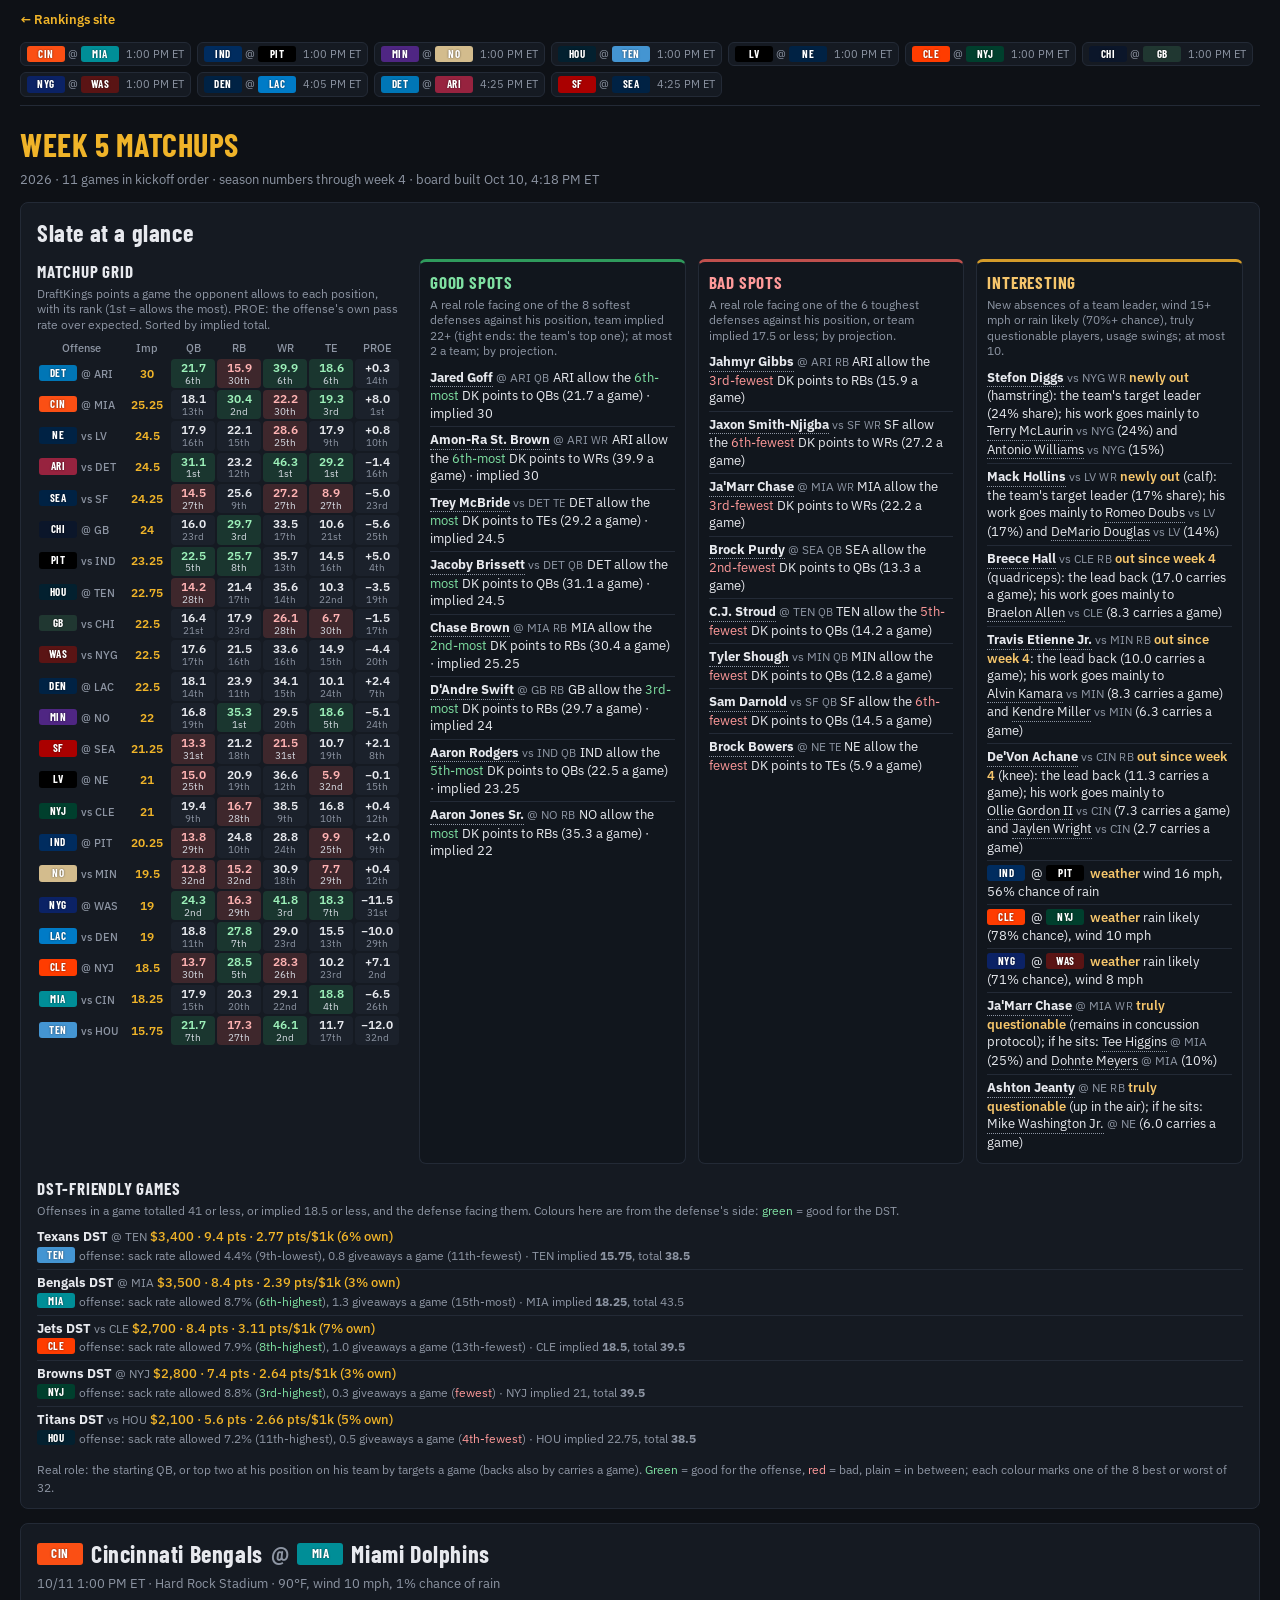
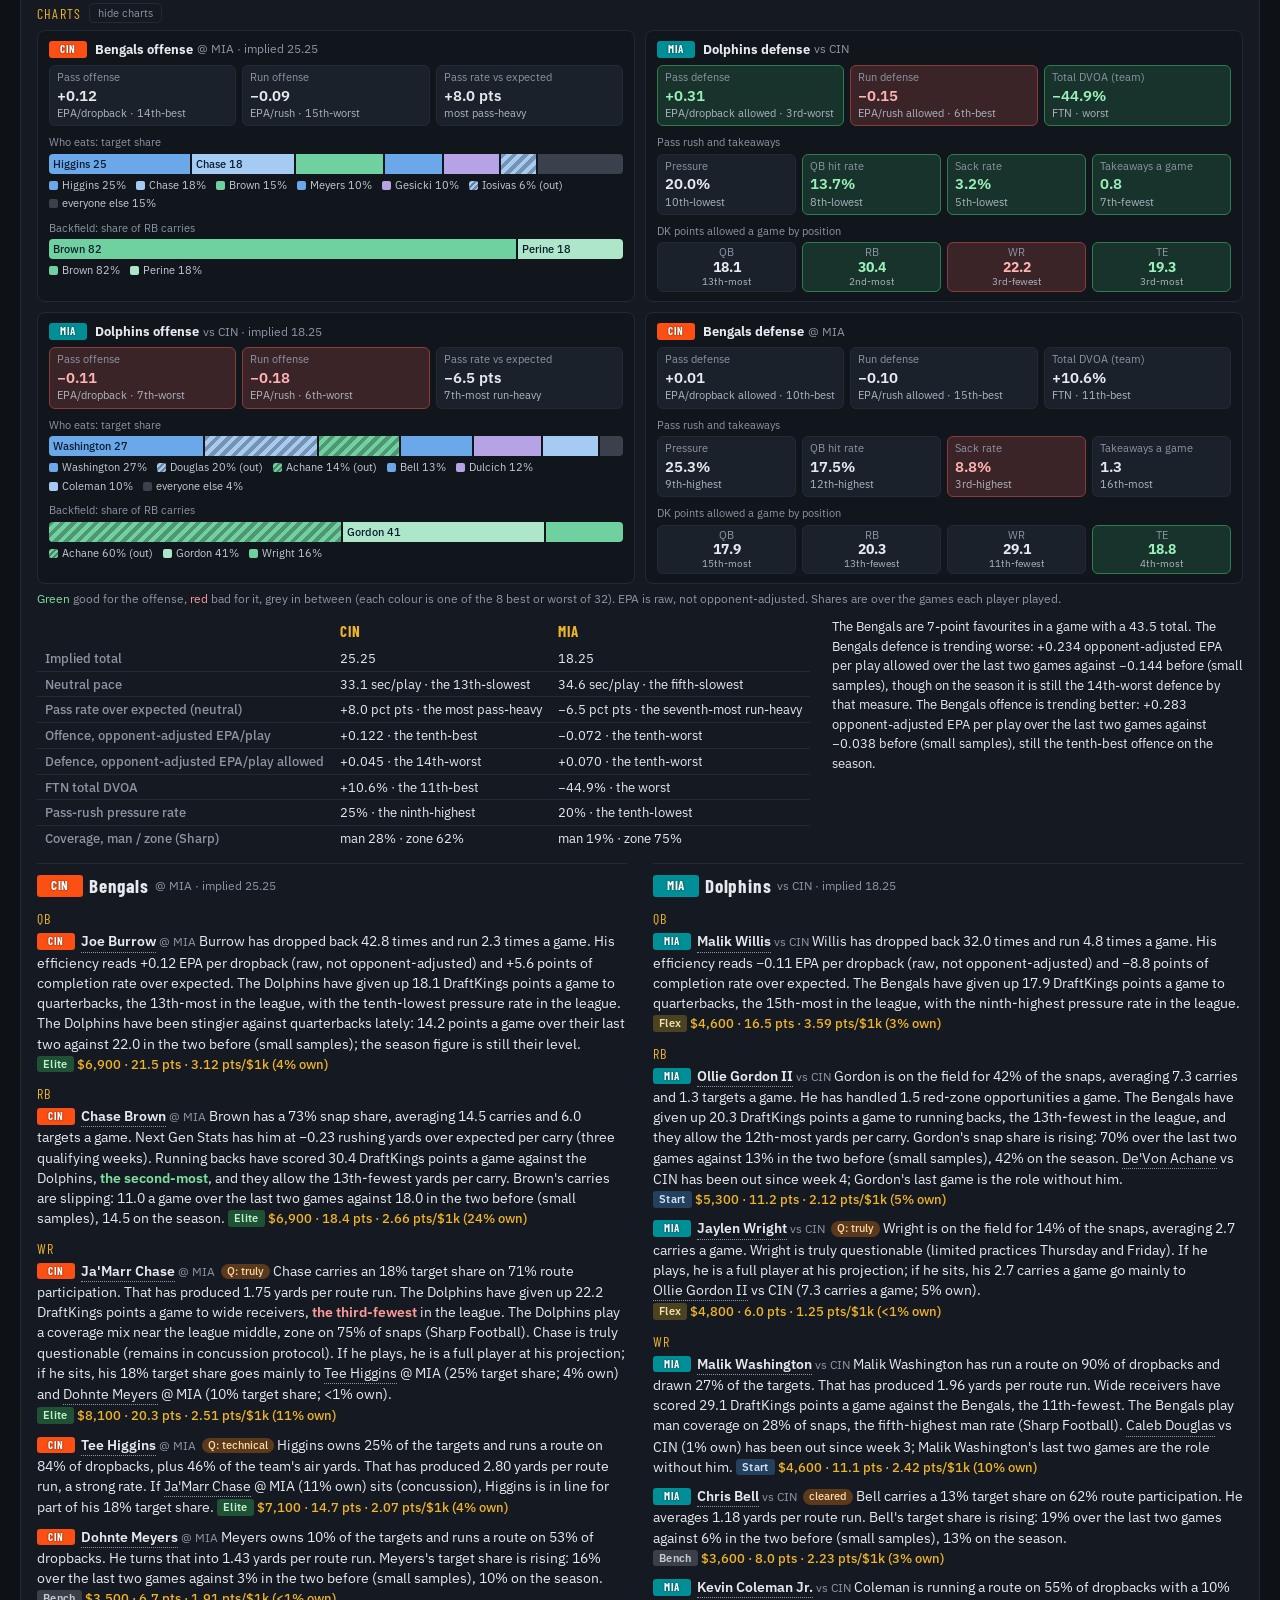
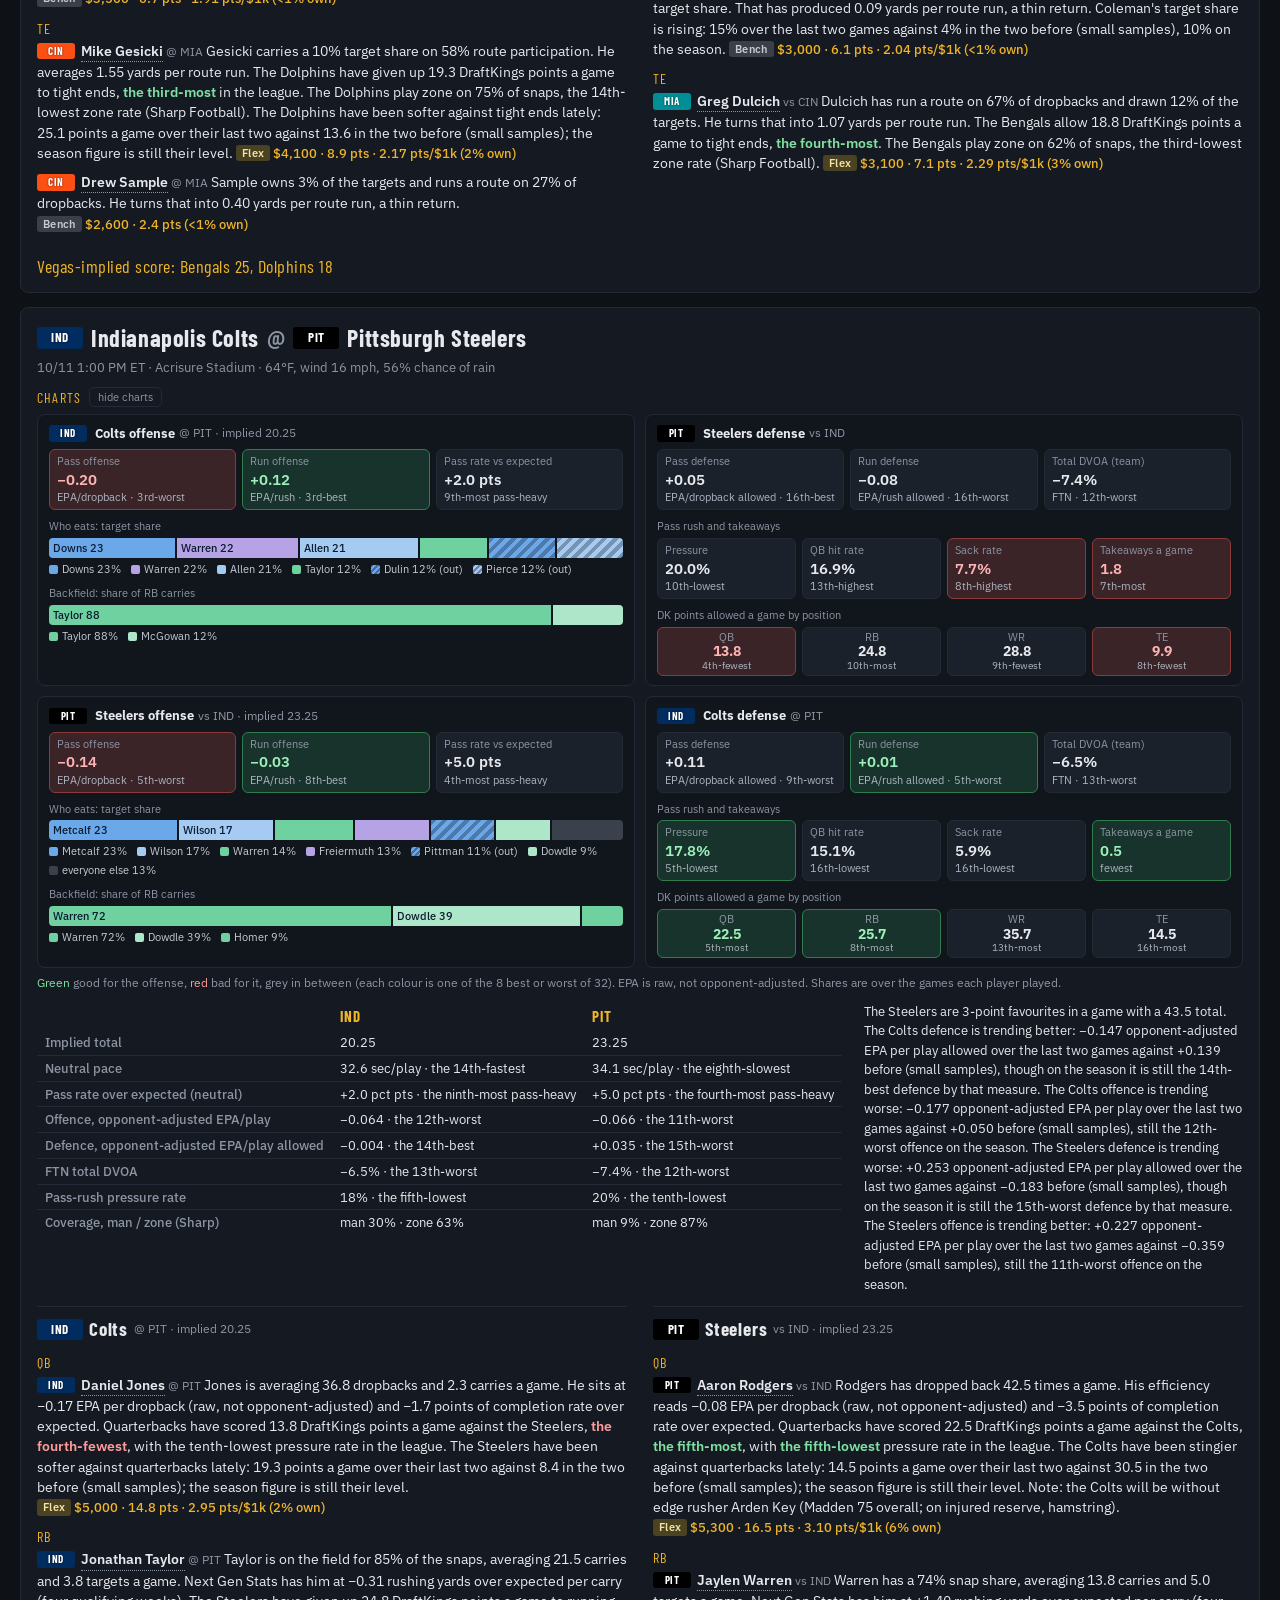
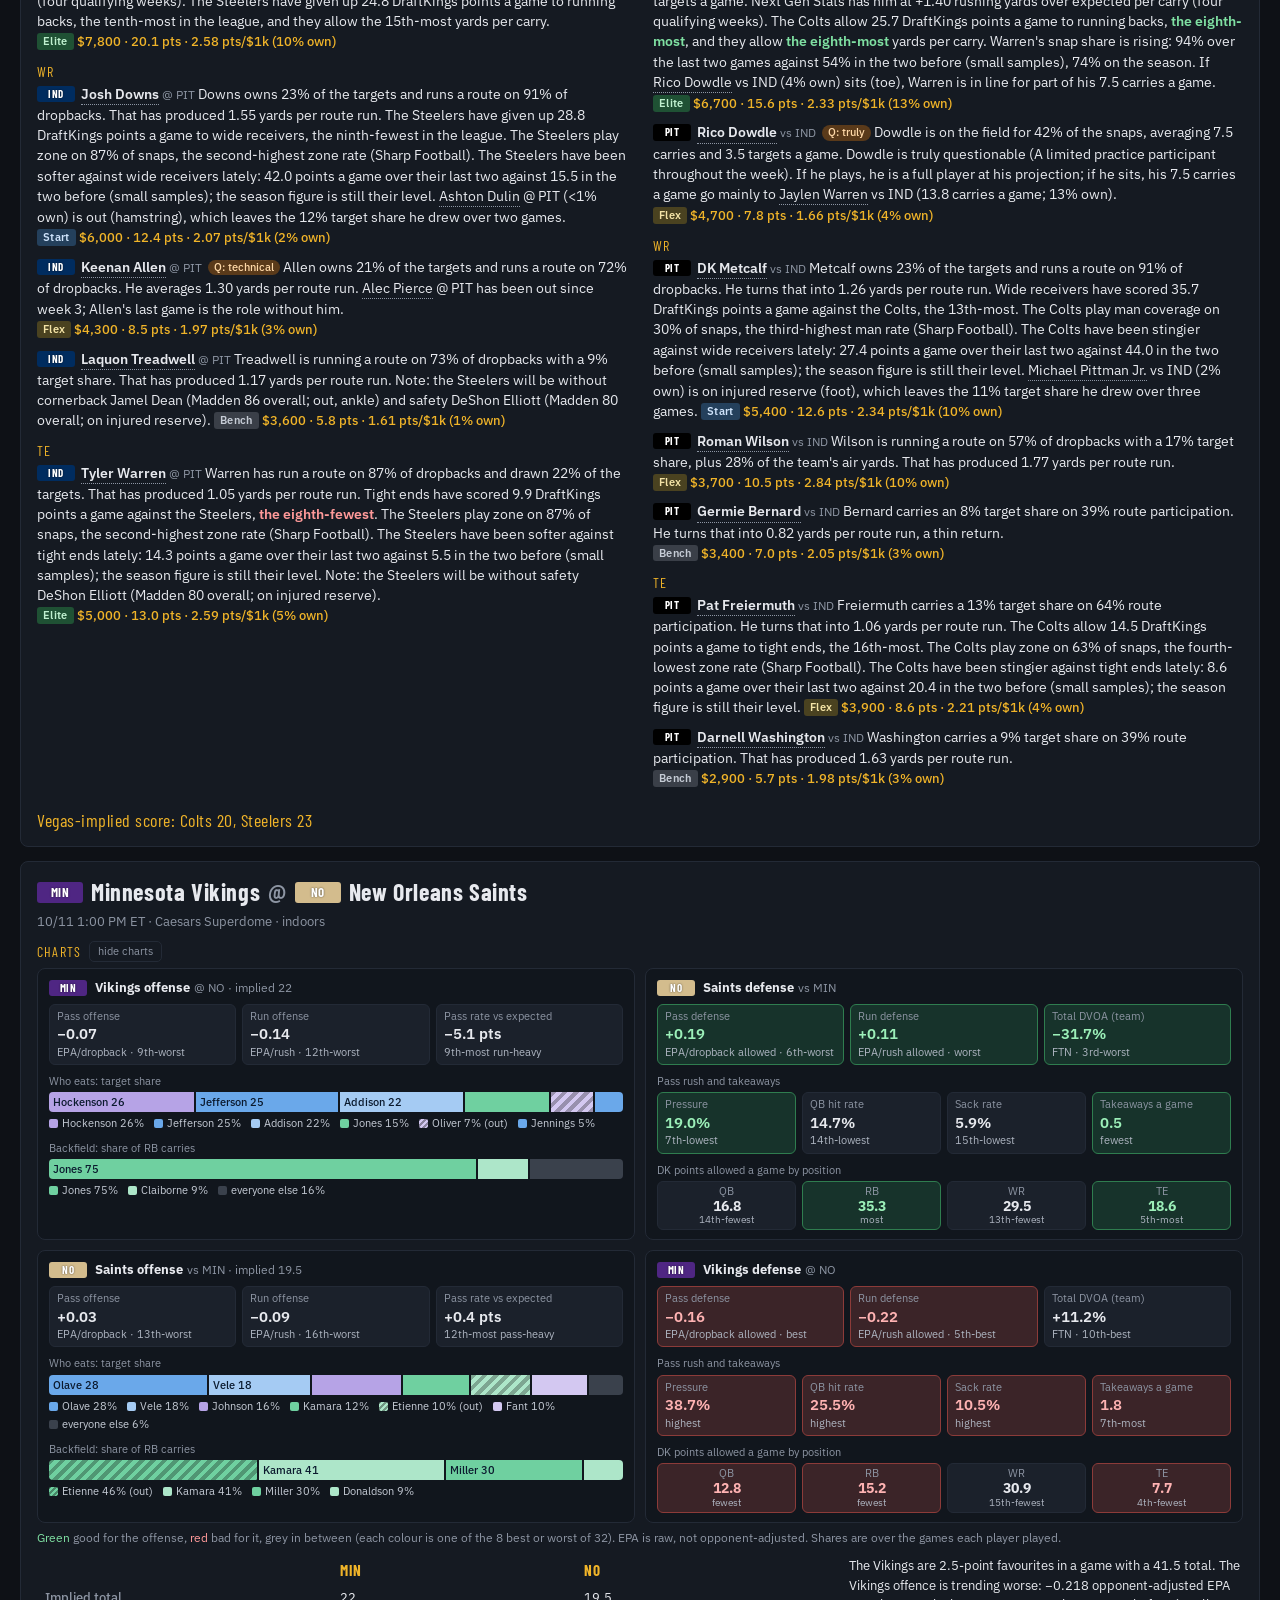
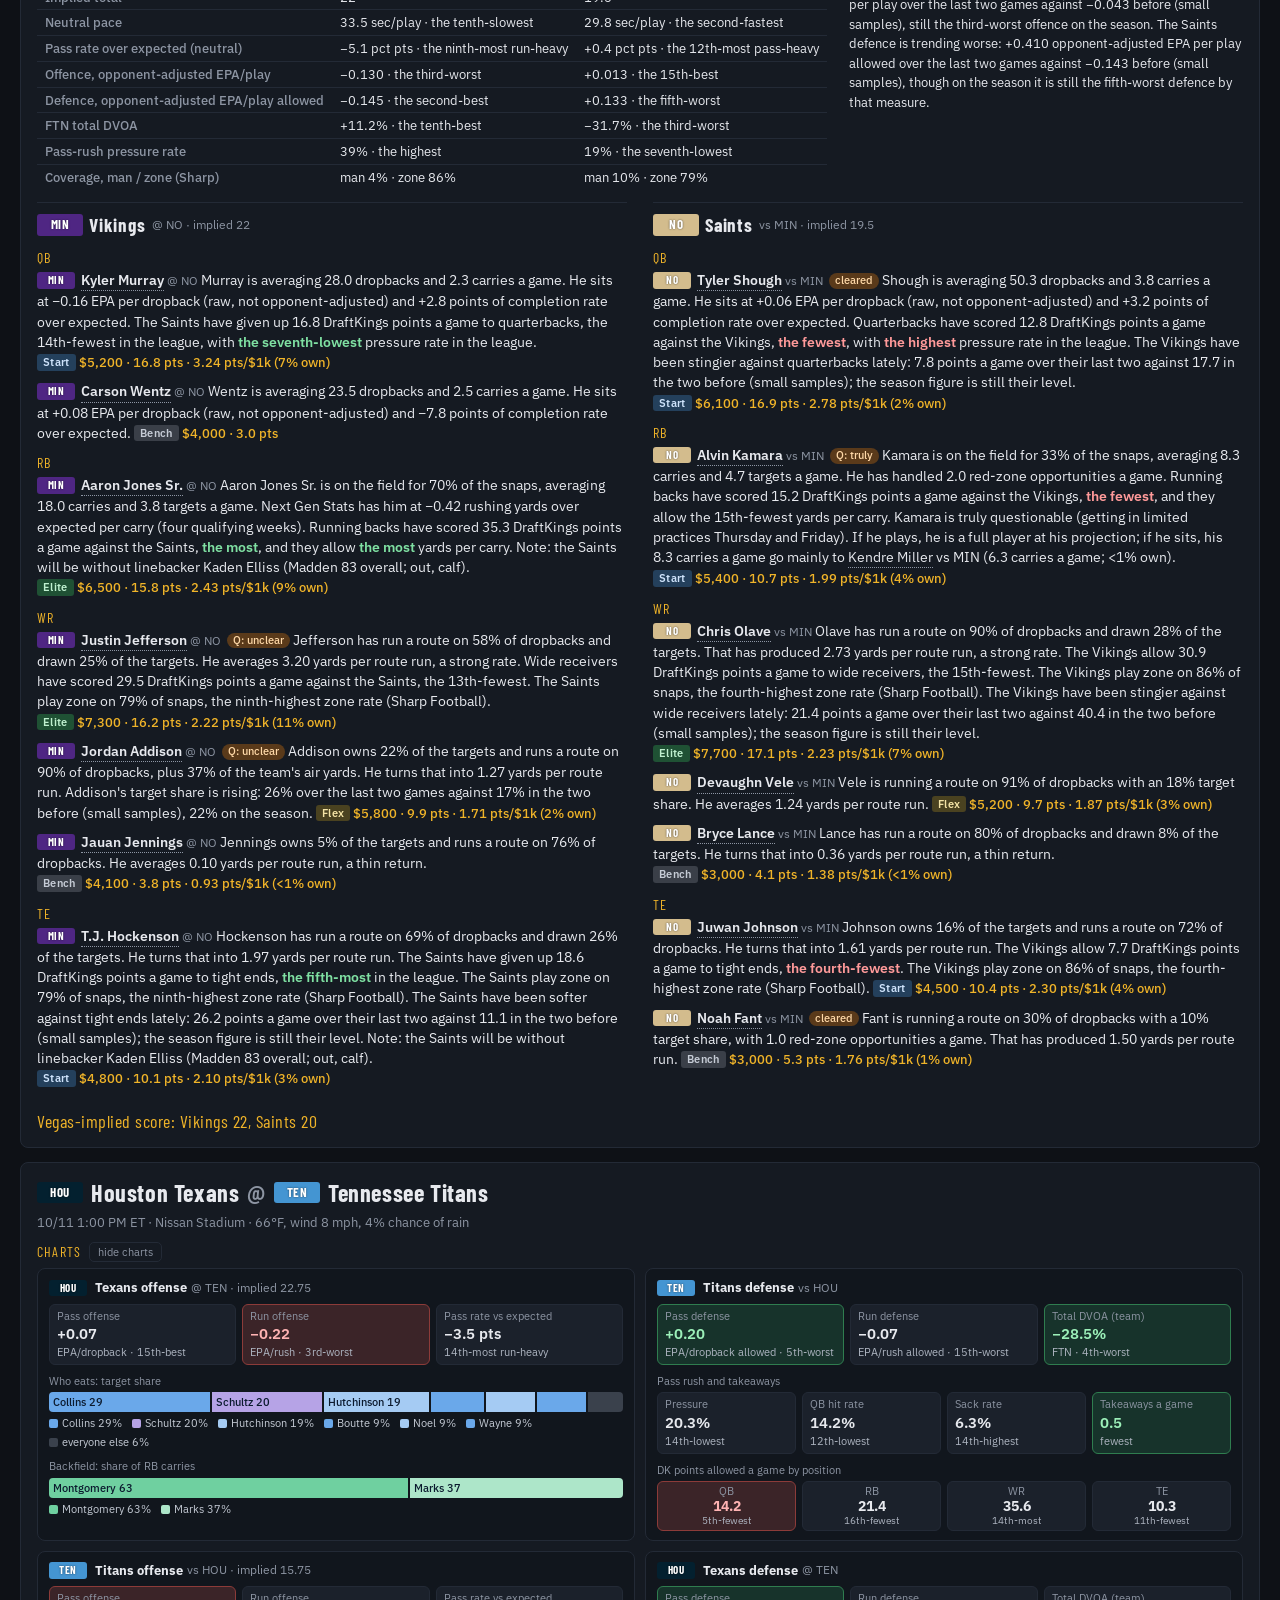
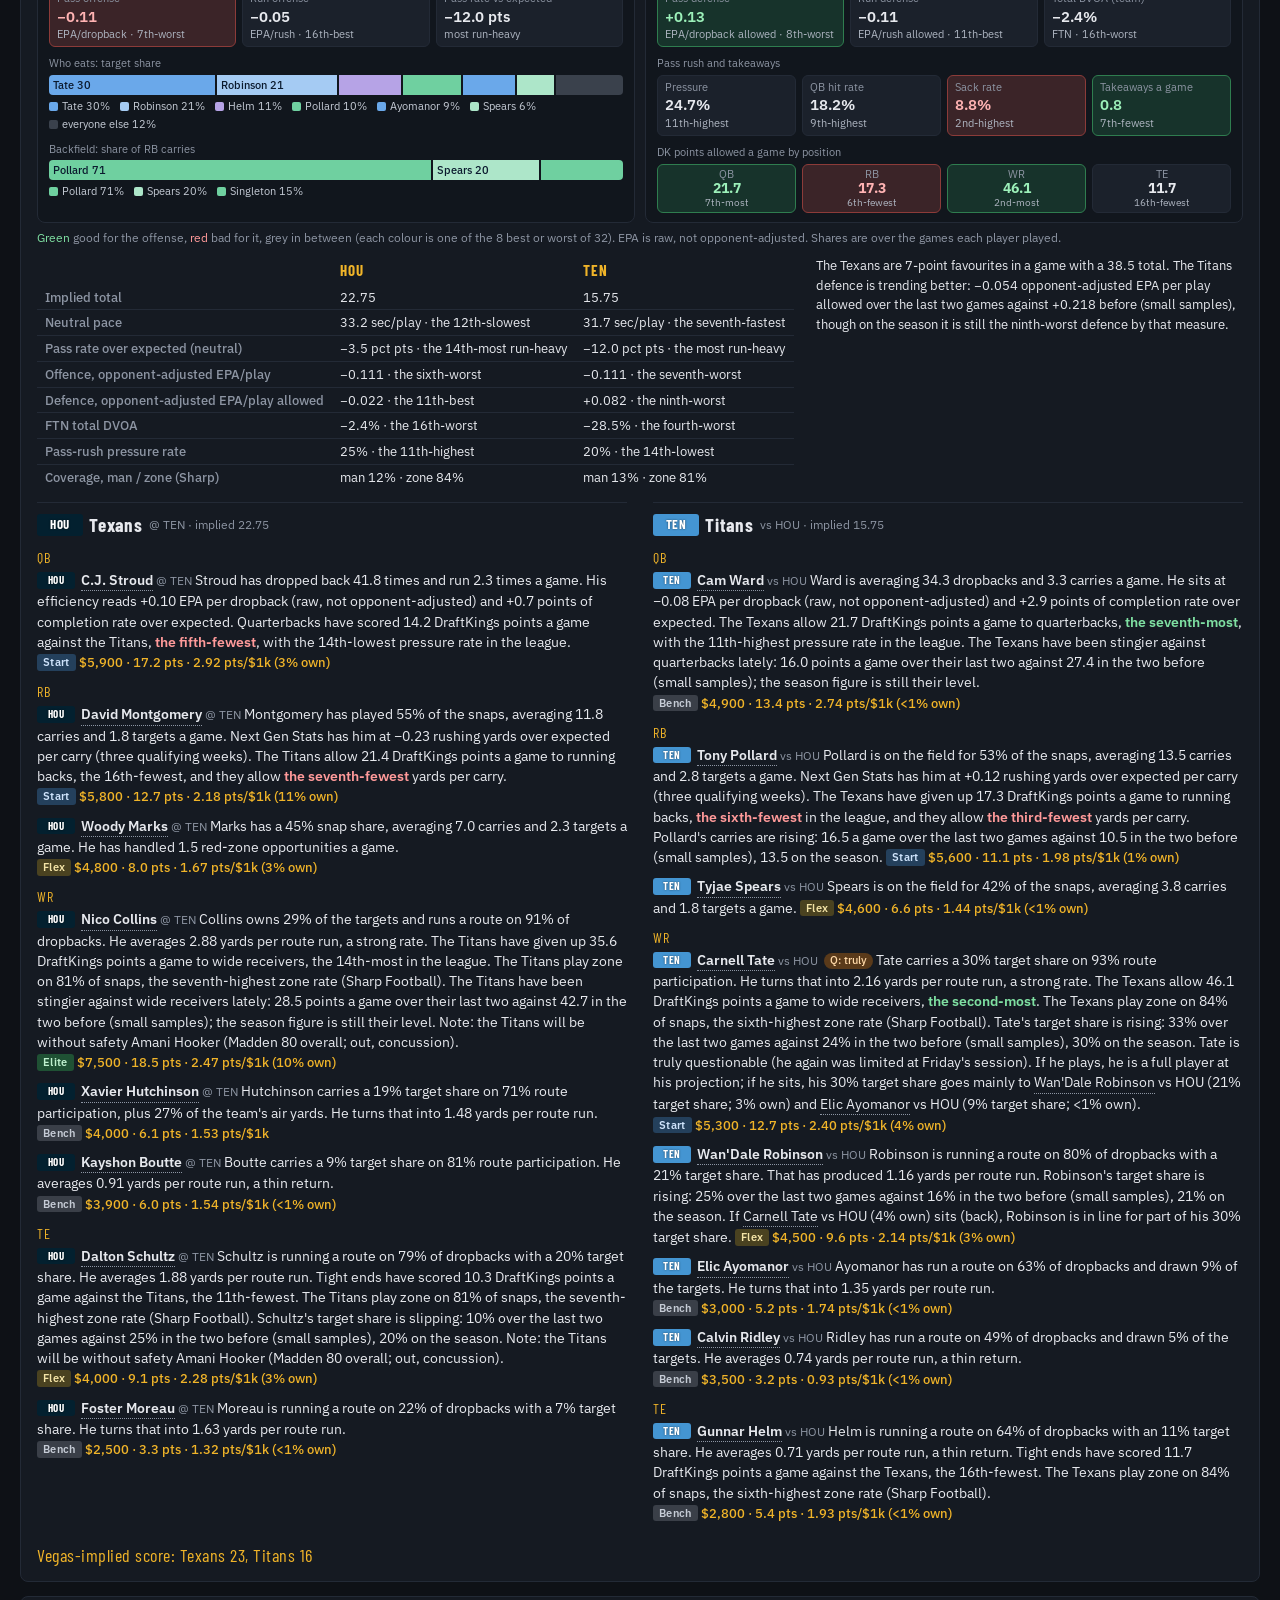
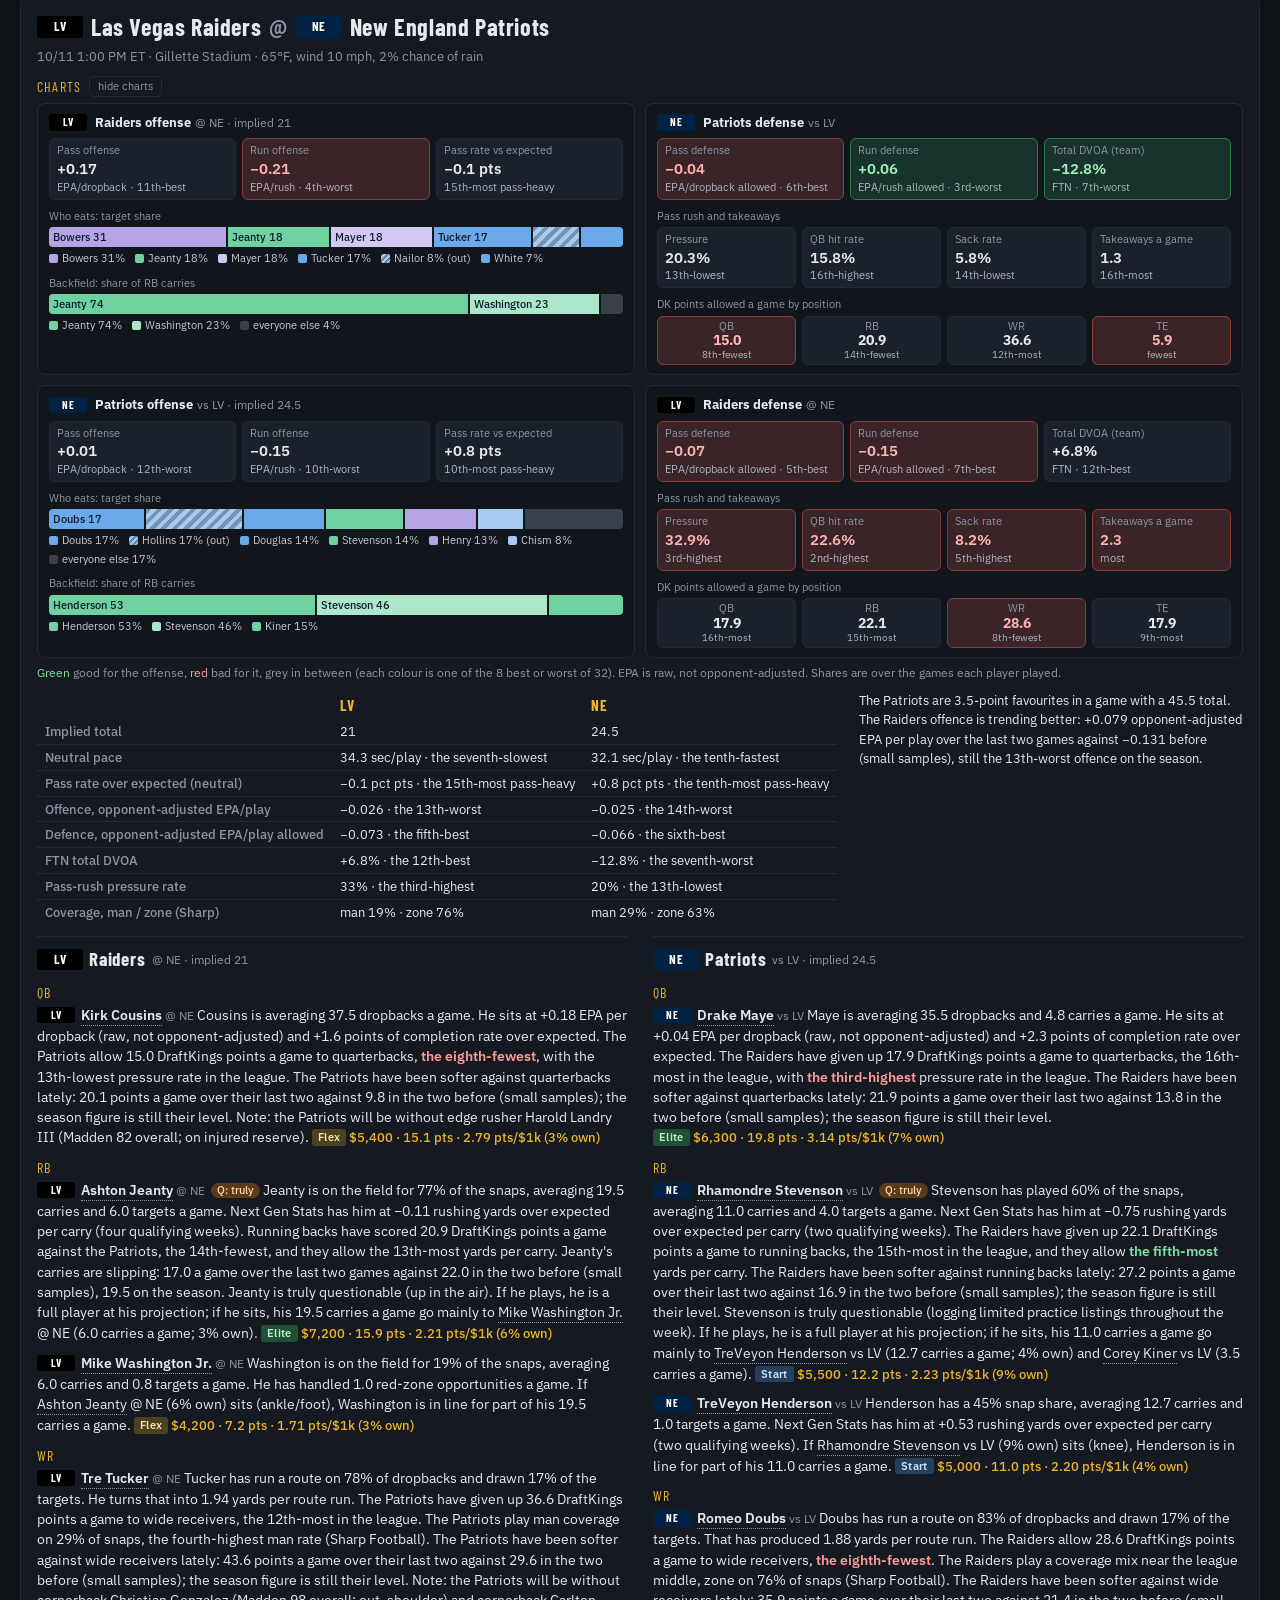
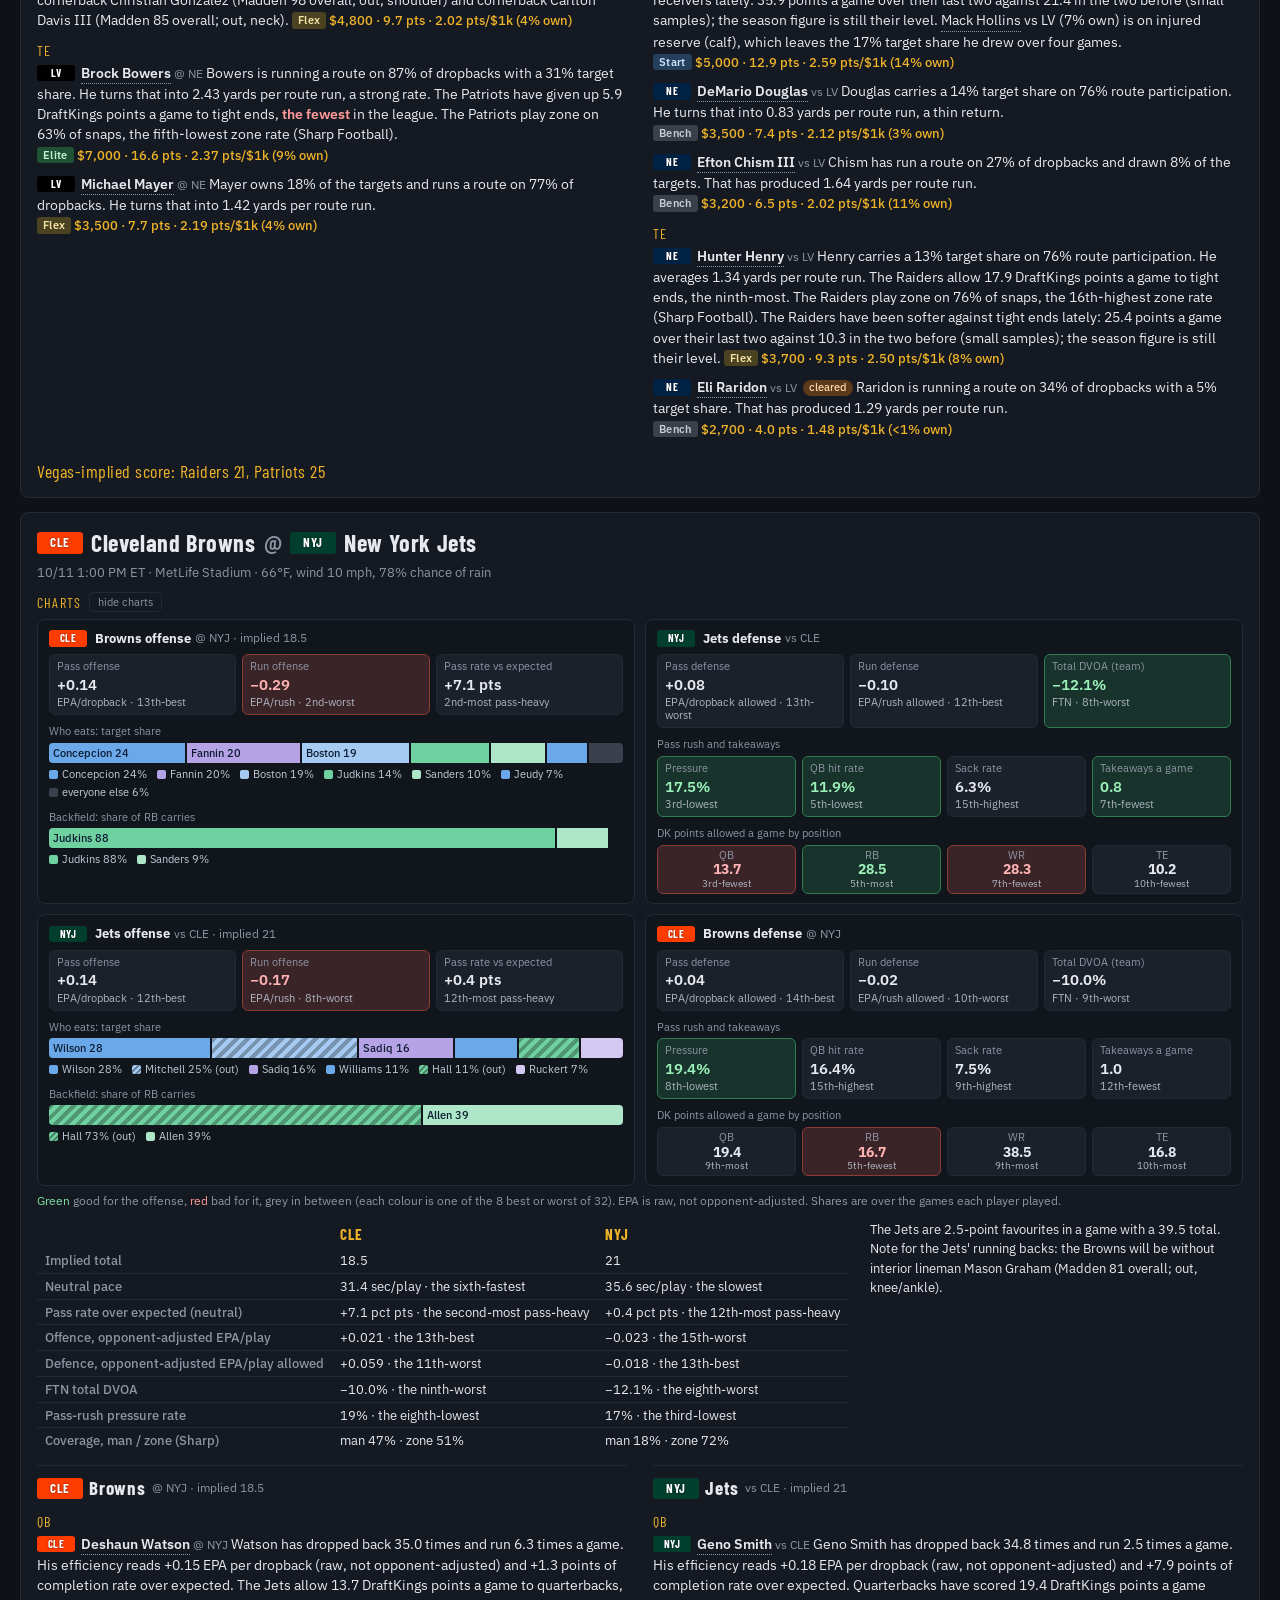
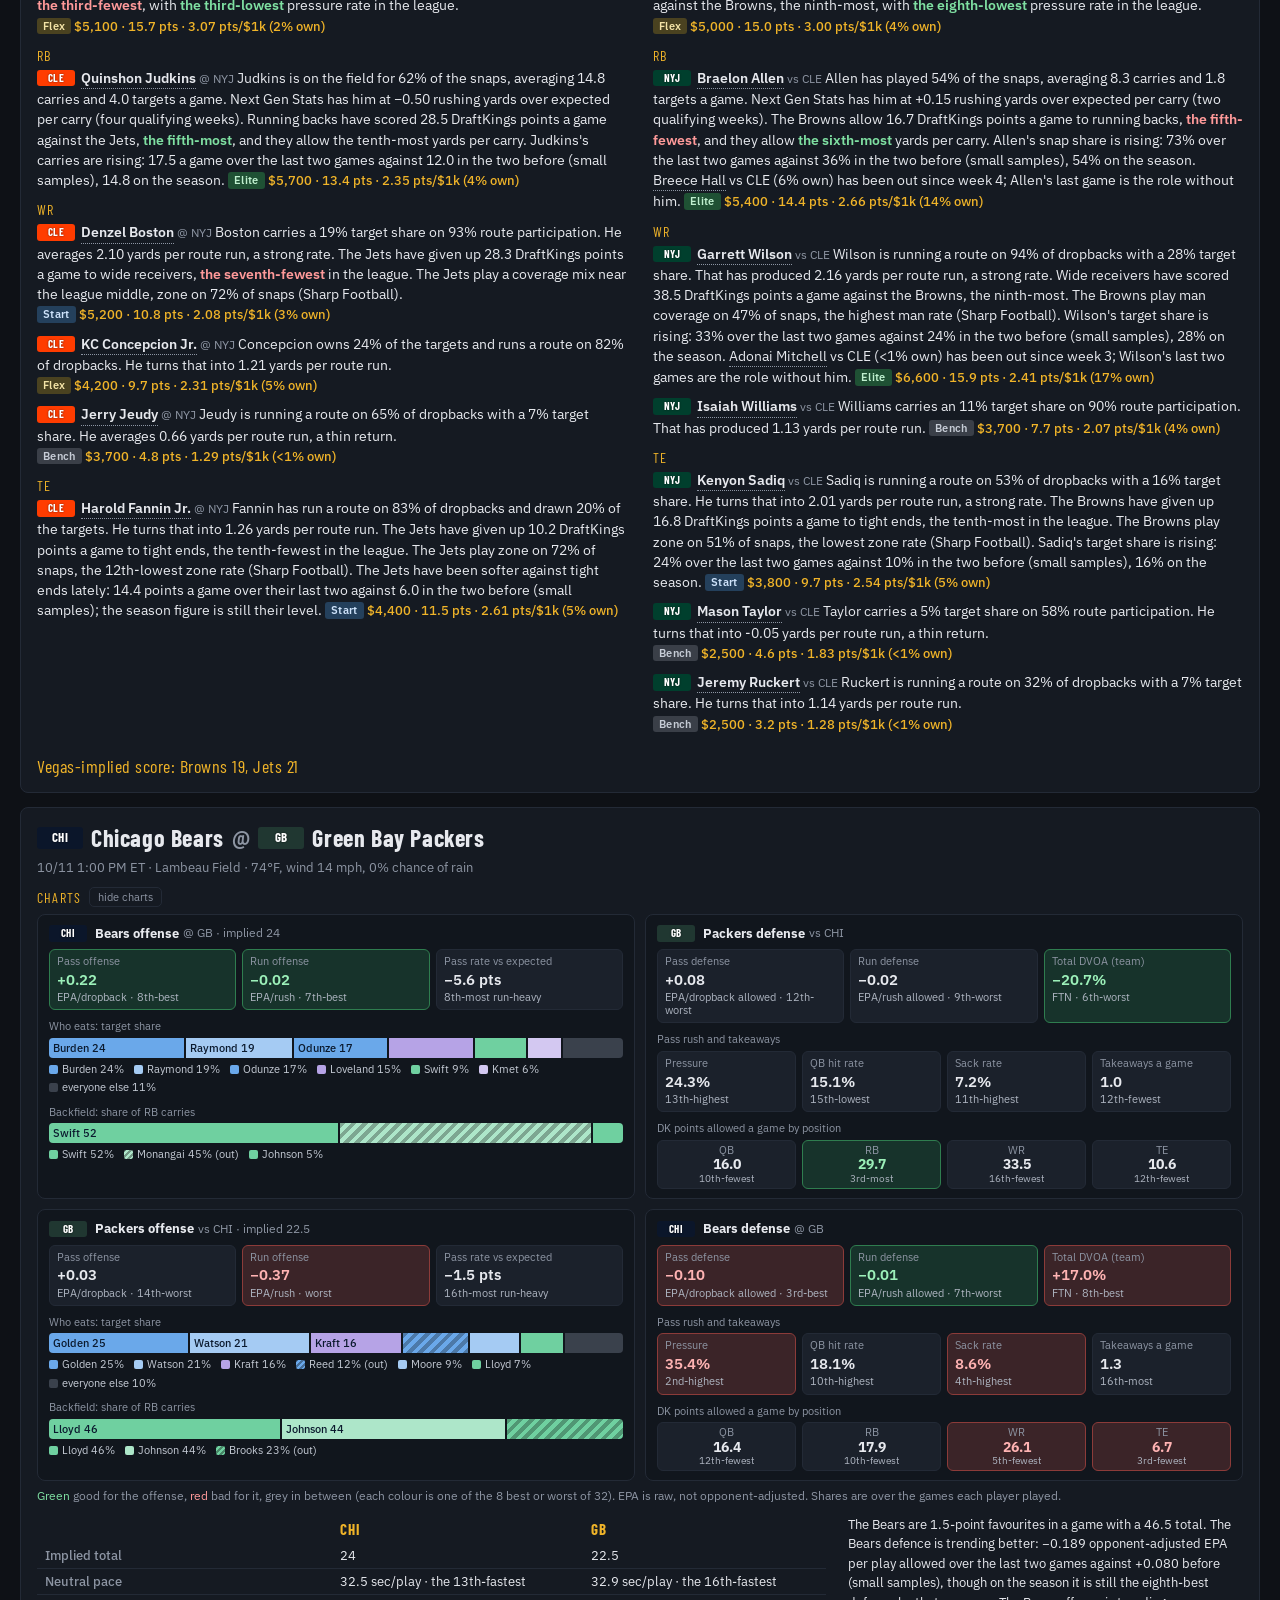
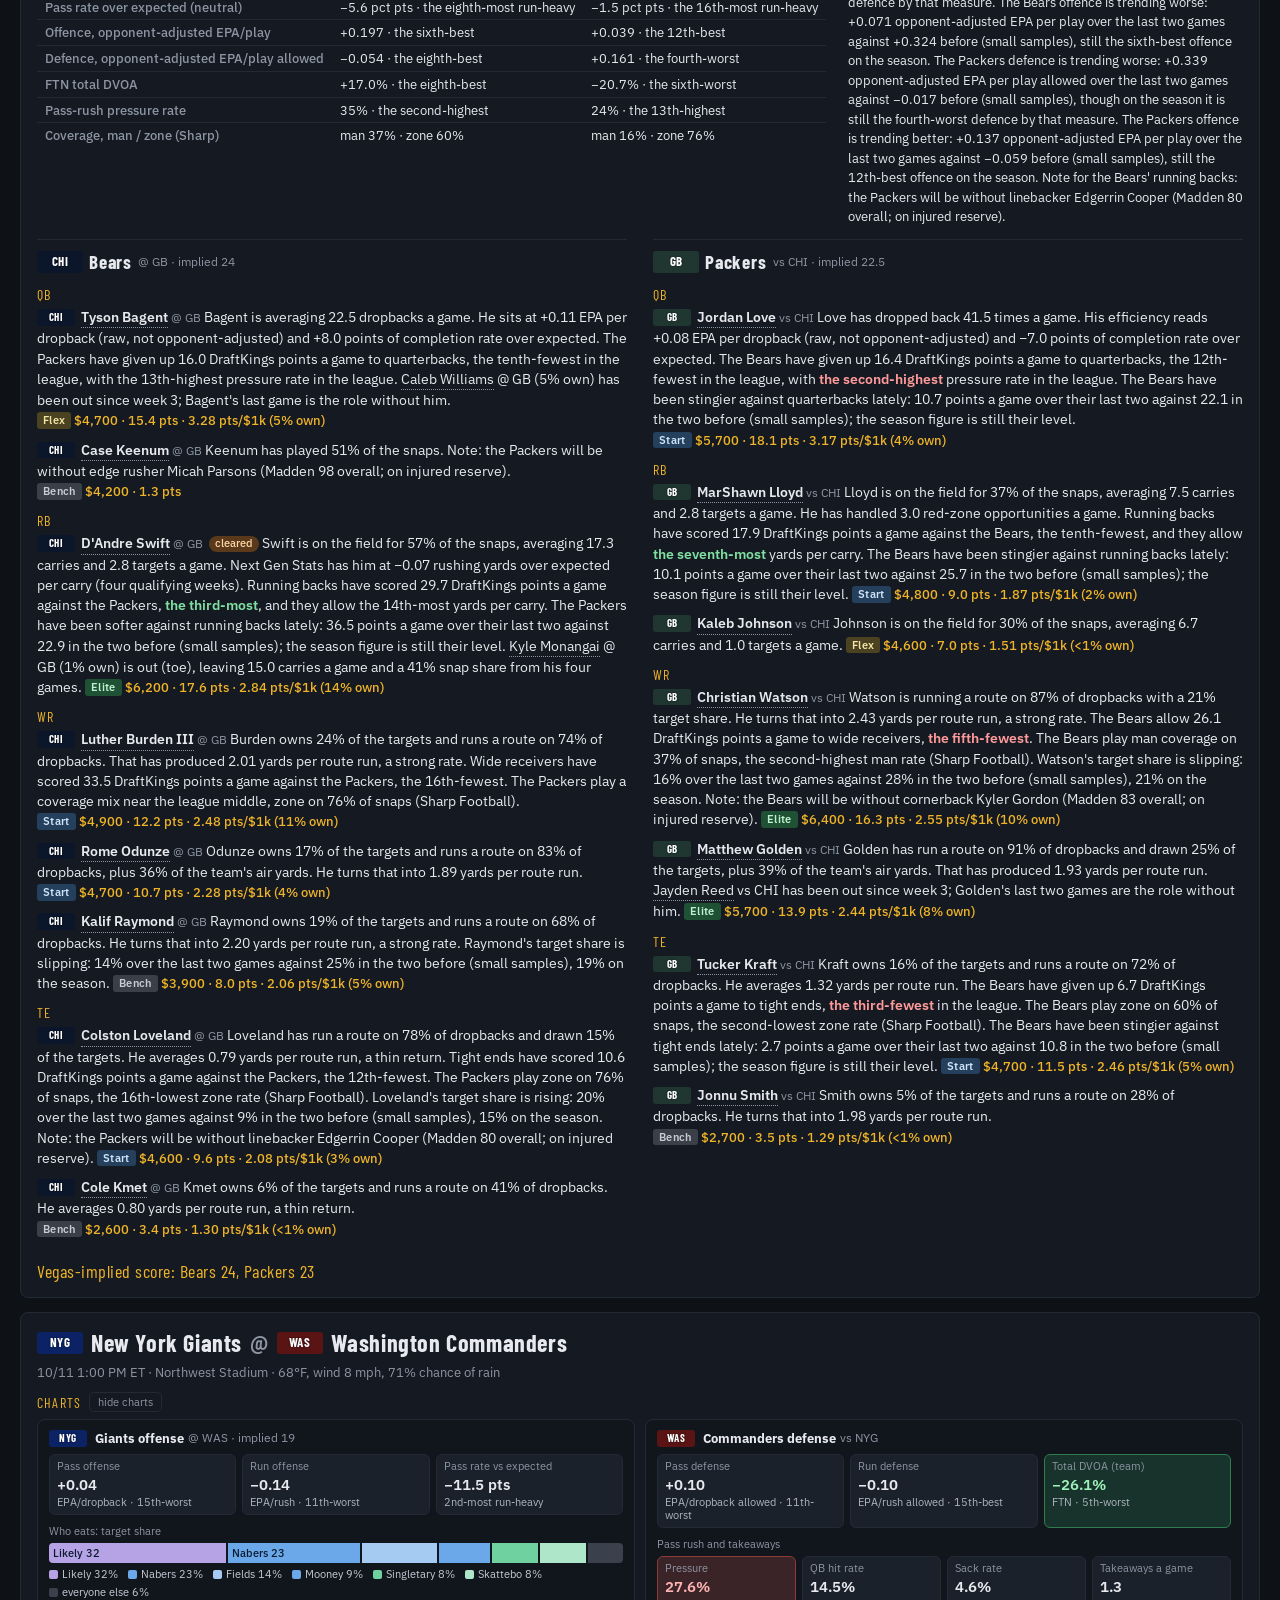
==== commit 348e7351: "publish 2026-10-10T23:52:46.484Z" ====
--- a/matchups.html
+++ b/matchups.html
@@ -5,6 +5,7 @@
 body{background:var(--bg);color:var(--tx);font-family:"IBM Plex Sans",Segoe UI,system-ui,sans-serif;font-size:13.5px;line-height:1.5;margin:0}
 .shell{max-width:1240px;margin:0 auto;padding:0 16px 30px}
 .strip{position:sticky;top:0;z-index:5;background:var(--bg);border-bottom:1px solid var(--line);padding:8px 0;display:flex;flex-wrap:wrap;gap:6px}
+.back{display:inline-block;padding:10px 0 4px;color:var(--acc);font-size:13px;font-weight:600;text-decoration:none}.back:hover{text-decoration:underline}
 .gc{display:inline-flex;align-items:center;gap:3px;border:1px solid var(--line);border-radius:6px;padding:3px 6px;background:var(--sur);color:var(--mut);text-decoration:none;font-size:11px}
 .gc .tm.sm{margin:0}.gc .k{margin-left:4px}
 h1{font-family:"Barlow Condensed","Arial Narrow",sans-serif;font-weight:700;font-size:32px;letter-spacing:.5px;margin:14px 0 0;color:var(--acc);text-transform:uppercase}
@@ -160,6 +161,7 @@
 </style>
 <script>(function(){var d=document.documentElement;try{if(localStorage.getItem('mu-charts')==='hide')d.classList.add('nocx');}catch(e){}document.addEventListener('click',function(e){var b=e.target.closest&&e.target.closest('button.cxt');if(!b)return;var h=d.classList.toggle('nocx');try{localStorage.setItem('mu-charts',h?'hide':'show');}catch(e){}});})();</script>
 <div class="shell">
+<a class="back" href="https://abragmania.github.io/nfl-dfs-rankings-site/">← Rankings site</a>
 <div class="strip"><a class="gc" href="#g-CIN-MIA"><span class="tm sm" style="background:#fb4f14">CIN</span>@<span class="tm sm" style="background:#008e97">MIA</span><span class="k">1:00 PM ET</span></a><a class="gc" href="#g-IND-PIT"><span class="tm sm" style="background:#002c5f">IND</span>@<span class="tm sm" style="background:#000000">PIT</span><span class="k">1:00 PM ET</span></a><a class="gc" href="#g-MIN-NO"><span class="tm sm" style="background:#4f2683">MIN</span>@<span class="tm sm" style="background:#d3bc8d">NO</span><span class="k">1:00 PM ET</span></a><a class="gc" href="#g-HOU-TEN"><span class="tm sm" style="background:#03202f">HOU</span>@<span class="tm sm" style="background:#4495d2">TEN</span><span class="k">1:00 PM ET</span></a><a class="gc" href="#g-LV-NE"><span class="tm sm" style="background:#000000">LV</span>@<span class="tm sm" style="background:#002244">NE</span><span class="k">1:00 PM ET</span></a><a class="gc" href="#g-CLE-NYJ"><span class="tm sm" style="background:#ff3c00">CLE</span>@<span class="tm sm" style="background:#003f2d">NYJ</span><span class="k">1:00 PM ET</span></a><a class="gc" href="#g-CHI-GB"><span class="tm sm" style="background:#0b162a">CHI</span>@<span class="tm sm" style="background:#203731">GB</span><span class="k">1:00 PM ET</span></a><a class="gc" href="#g-NYG-WAS"><span class="tm sm" style="background:#0b2265">NYG</span>@<span class="tm sm" style="background:#5a1414">WAS</span><span class="k">1:00 PM ET</span></a><a class="gc" href="#g-DEN-LAC"><span class="tm sm" style="background:#002244">DEN</span>@<span class="tm sm" style="background:#007bc7">LAC</span><span class="k">4:05 PM ET</span></a><a class="gc" href="#g-DET-ARI"><span class="tm sm" style="background:#0076b6">DET</span>@<span class="tm sm" style="background:#97233f">ARI</span><span class="k">4:25 PM ET</span></a><a class="gc" href="#g-SF-SEA"><span class="tm sm" style="background:#aa0000">SF</span>@<span class="tm sm" style="background:#002244">SEA</span><span class="k">4:25 PM ET</span></a></div>
 <h1>Week 5 Matchups</h1>
 <div class="sub">2026 · 11 games in kickoff order · season numbers through week 4 · board built Oct 10, 4:18 PM ET</div>
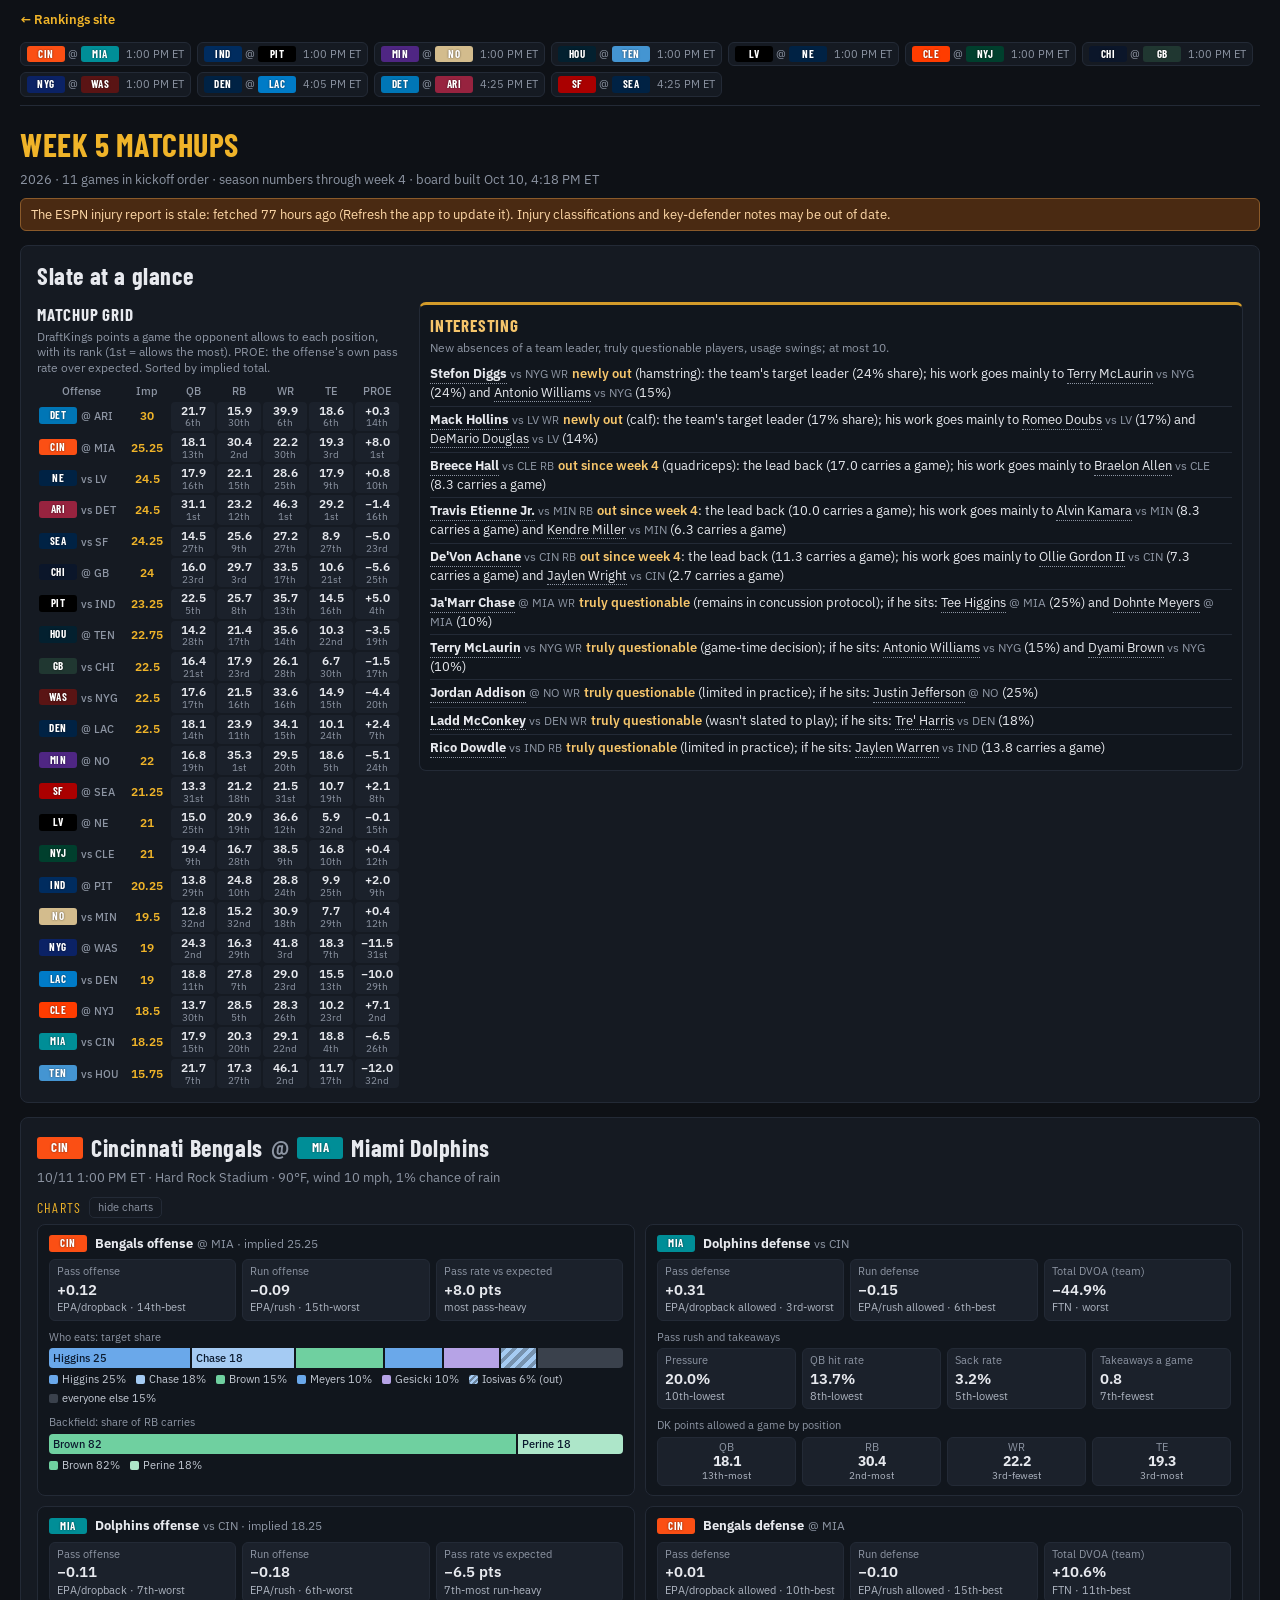
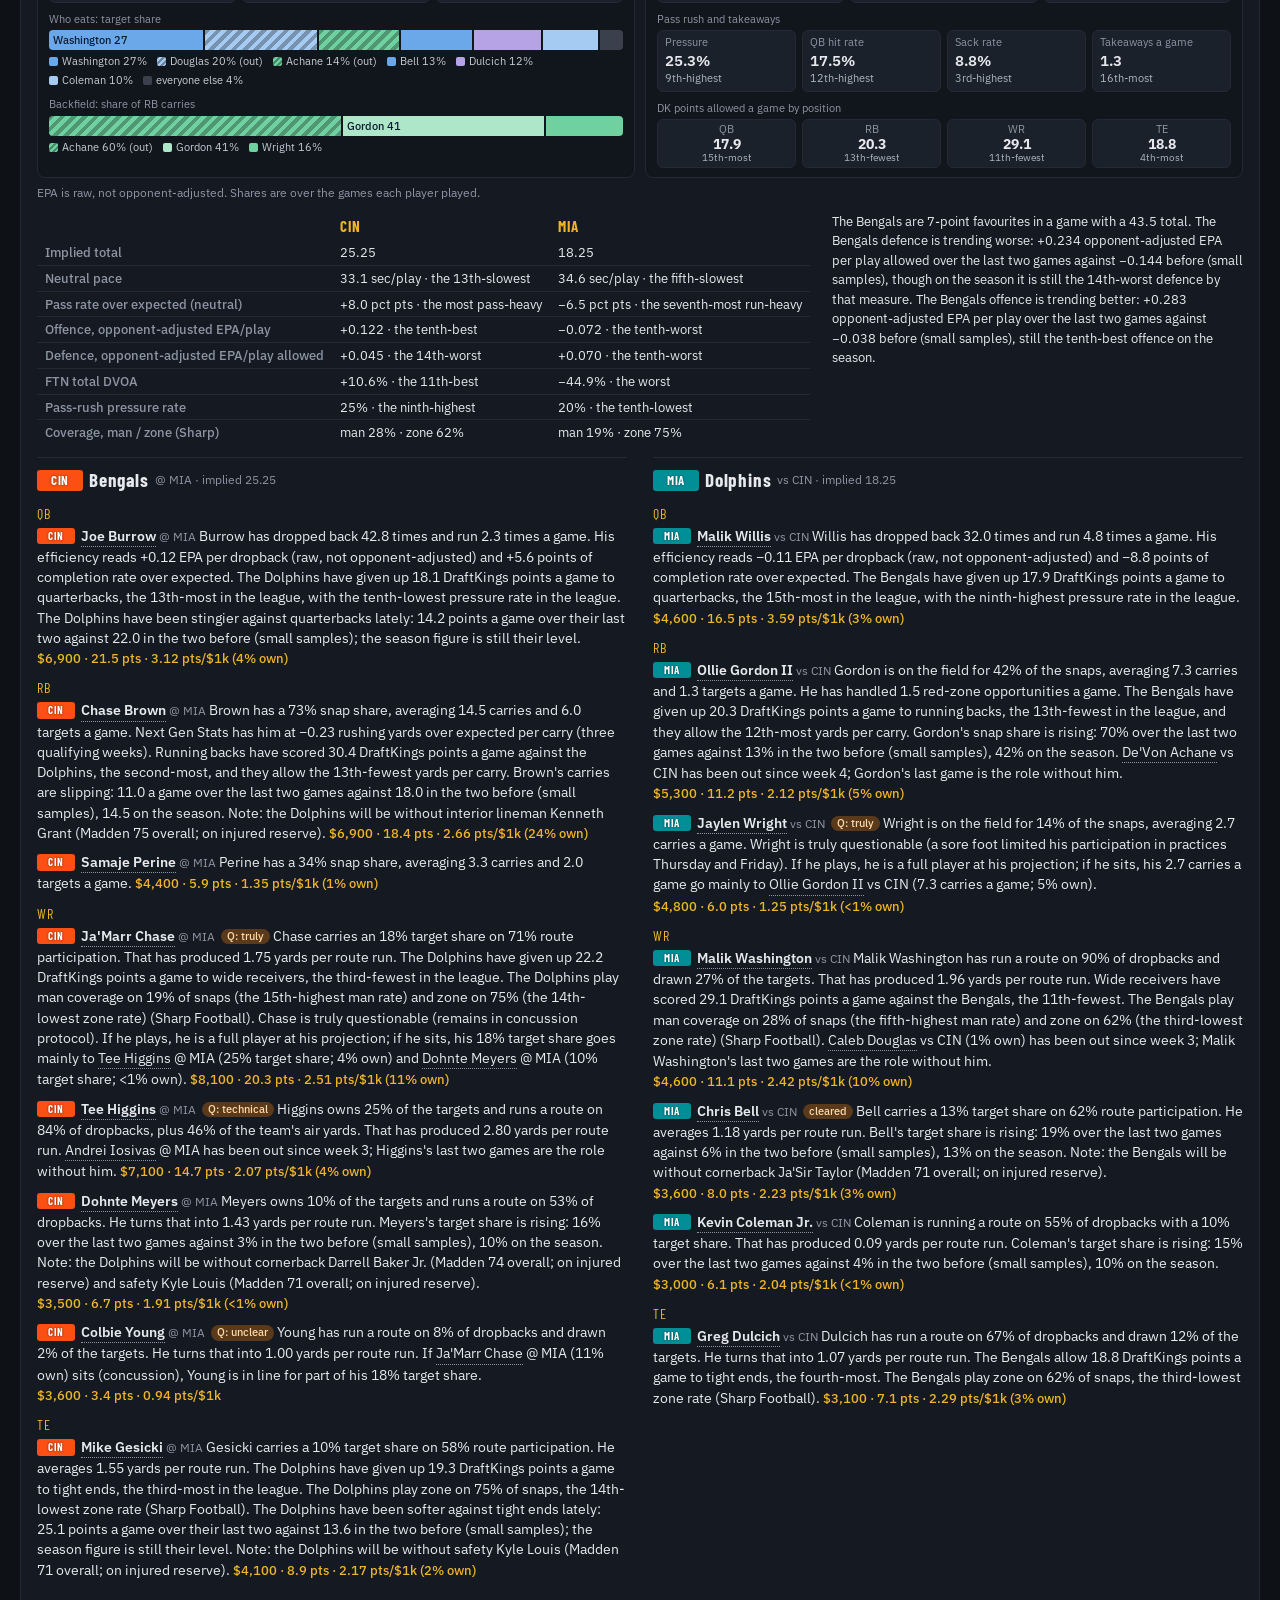
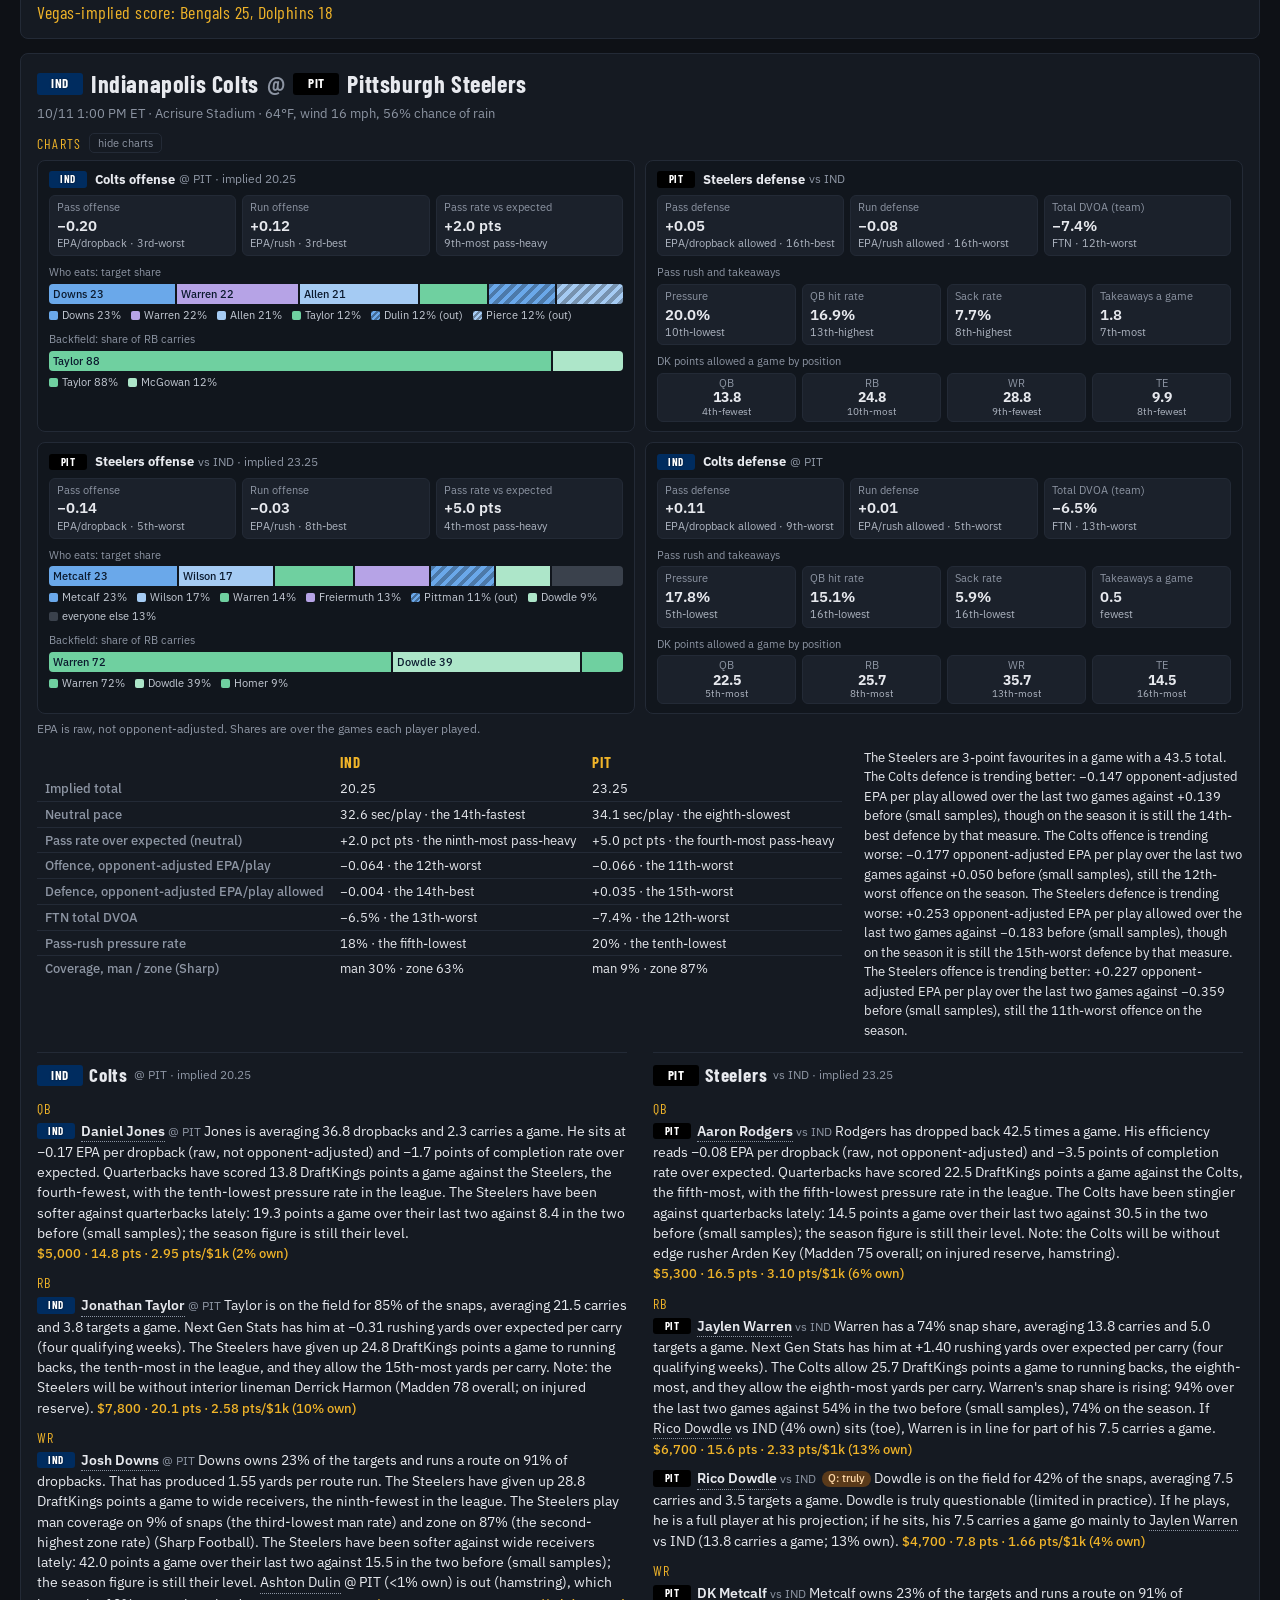
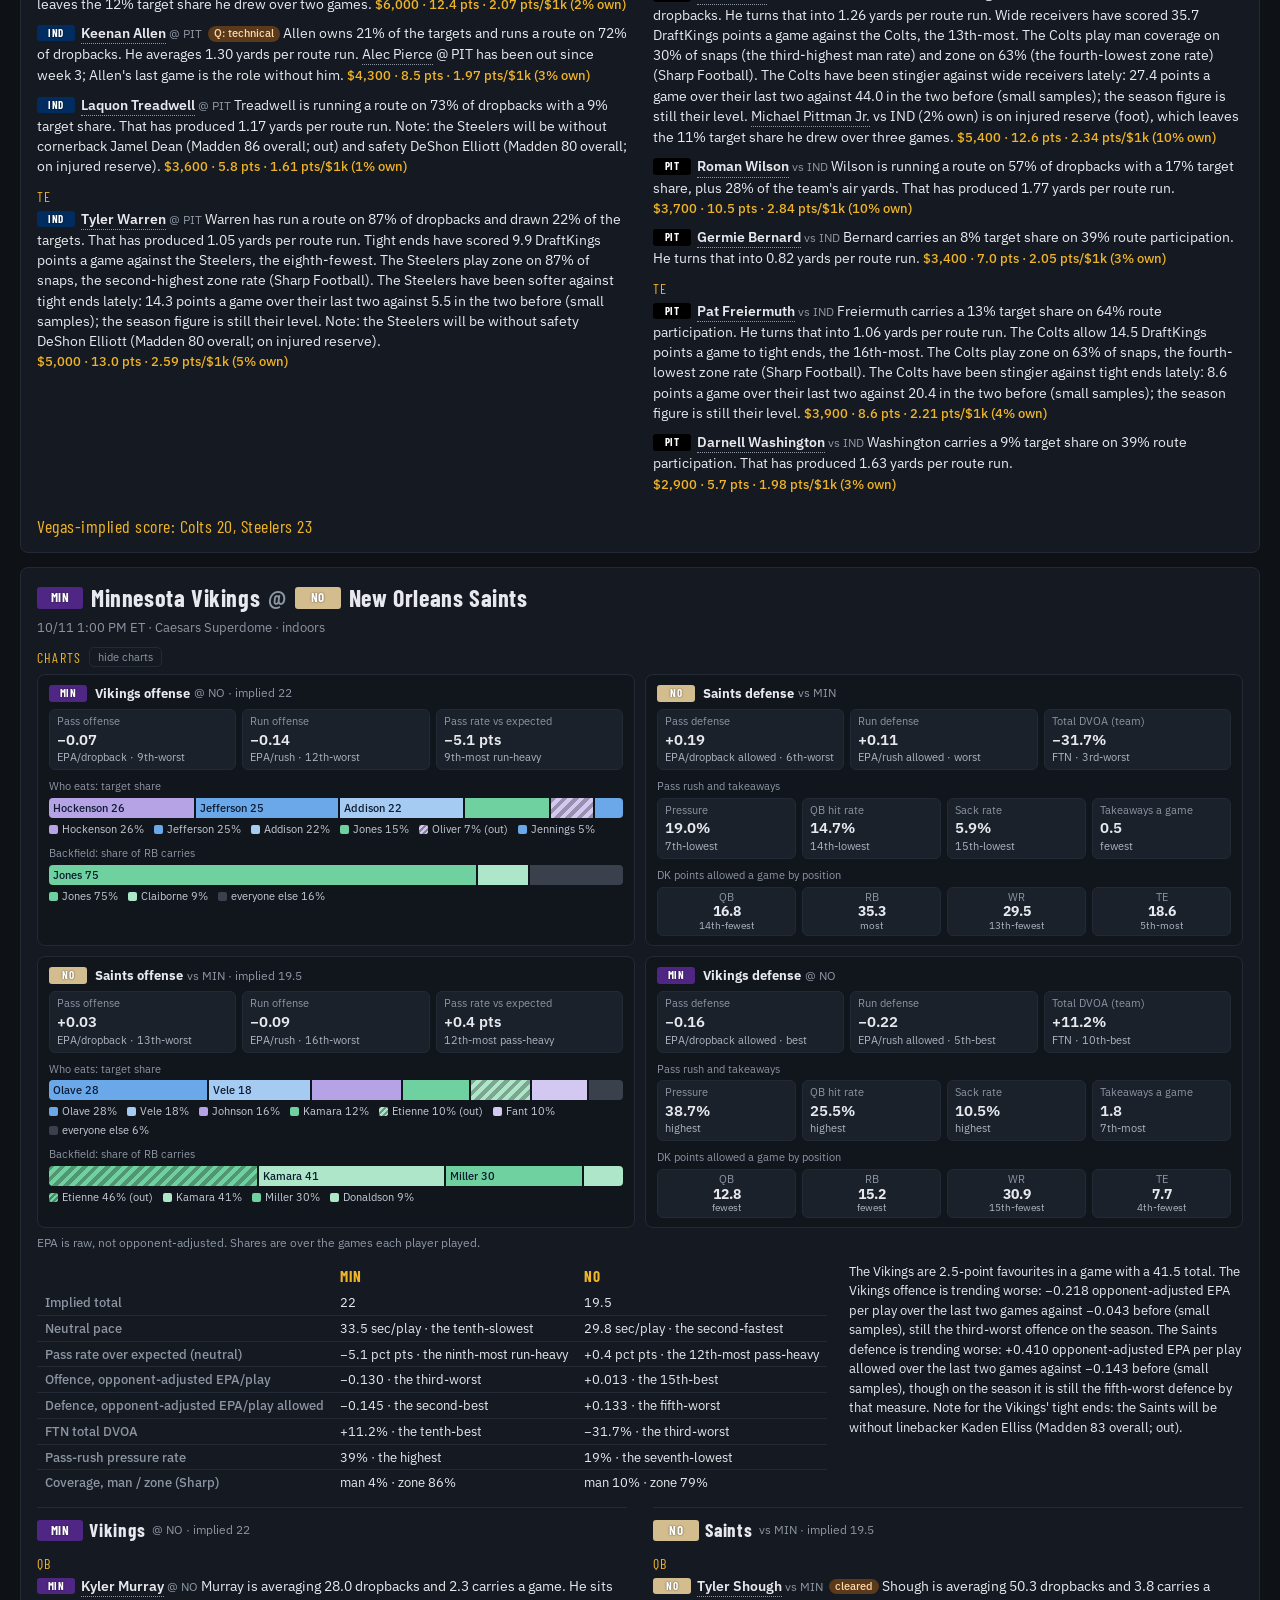
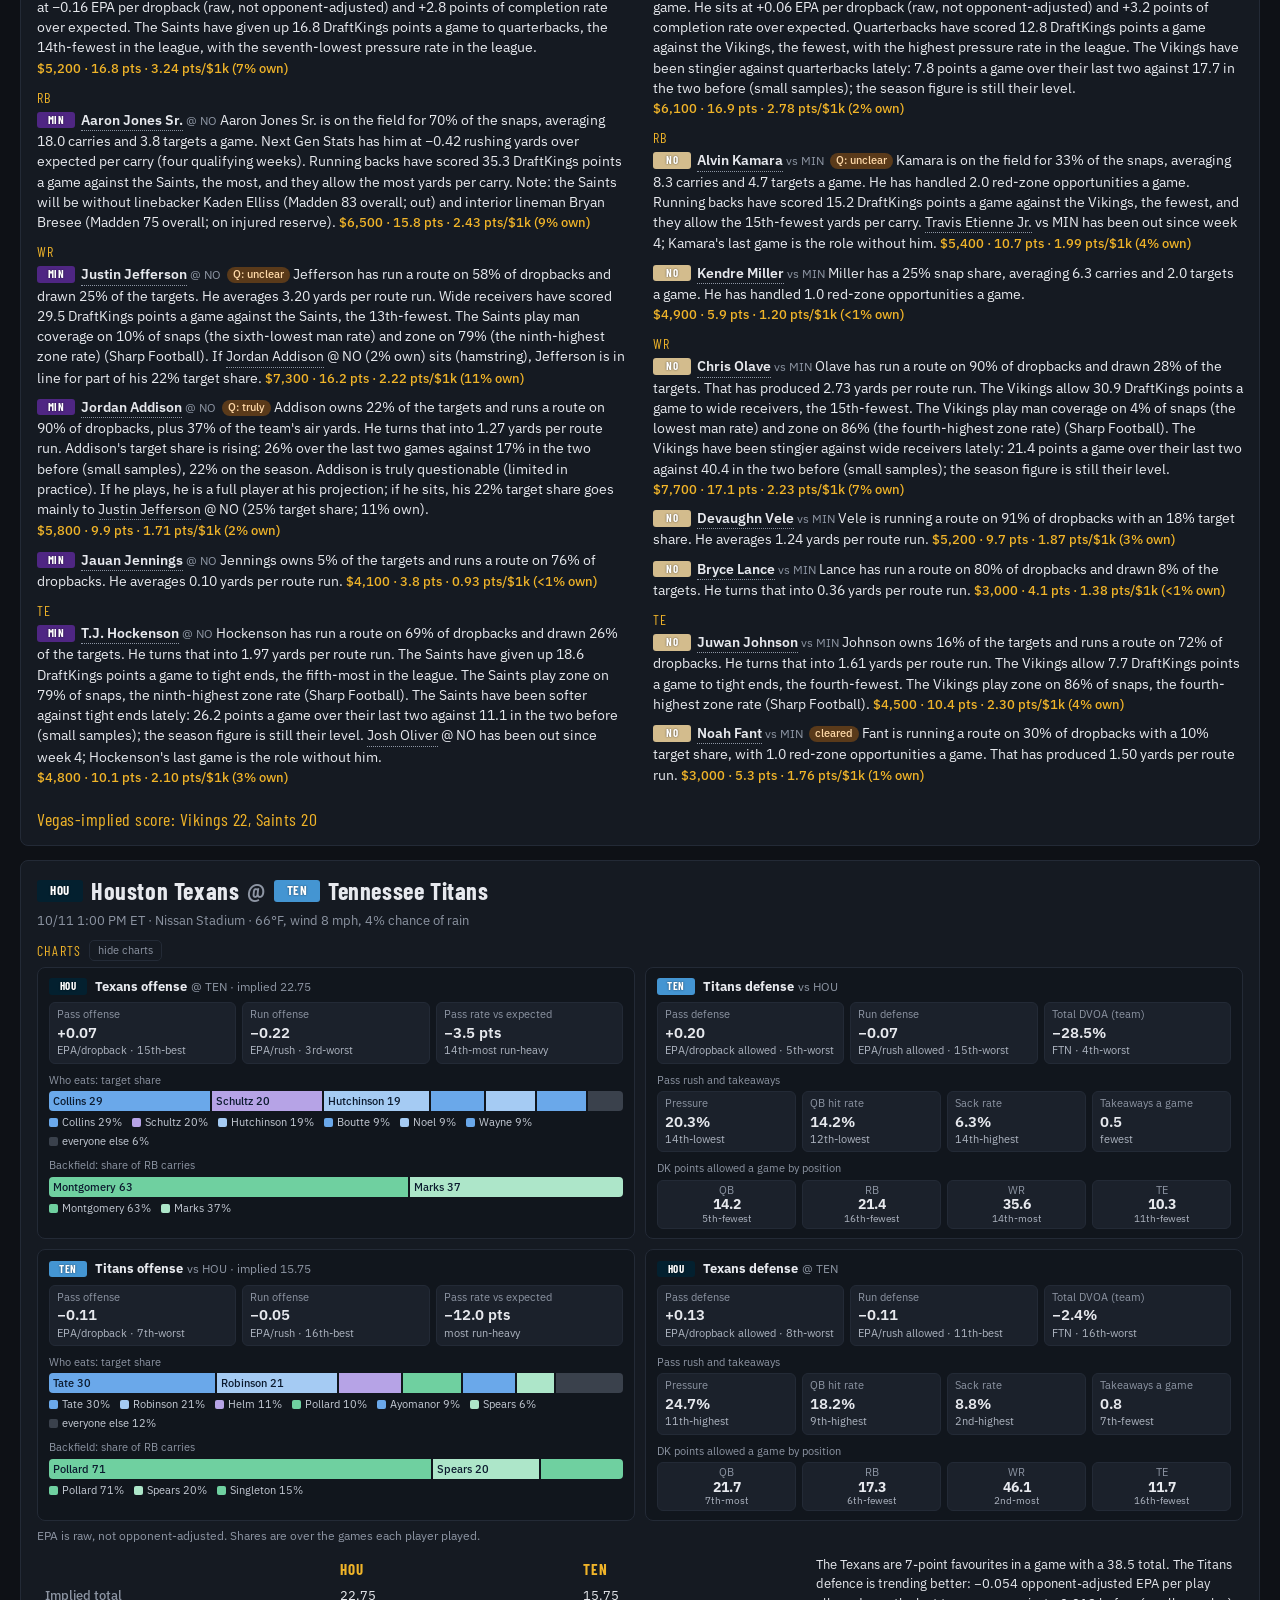
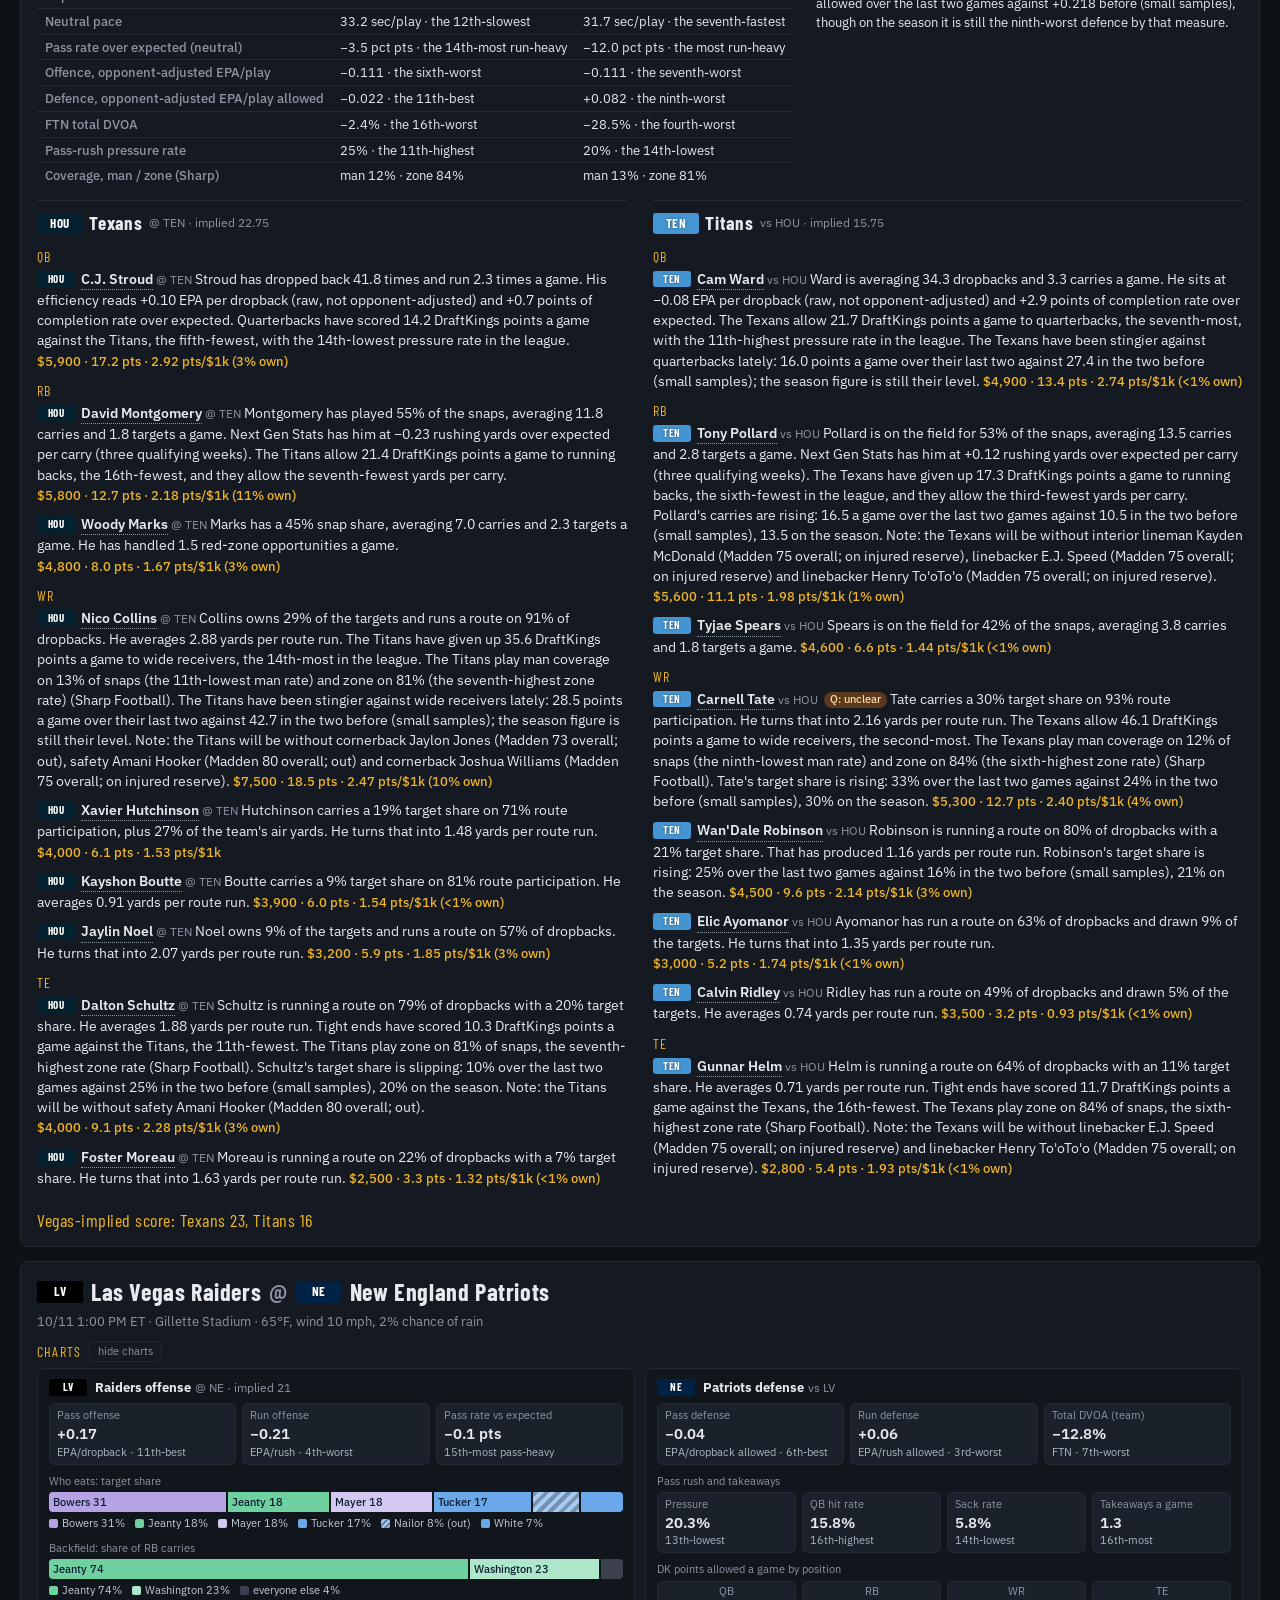
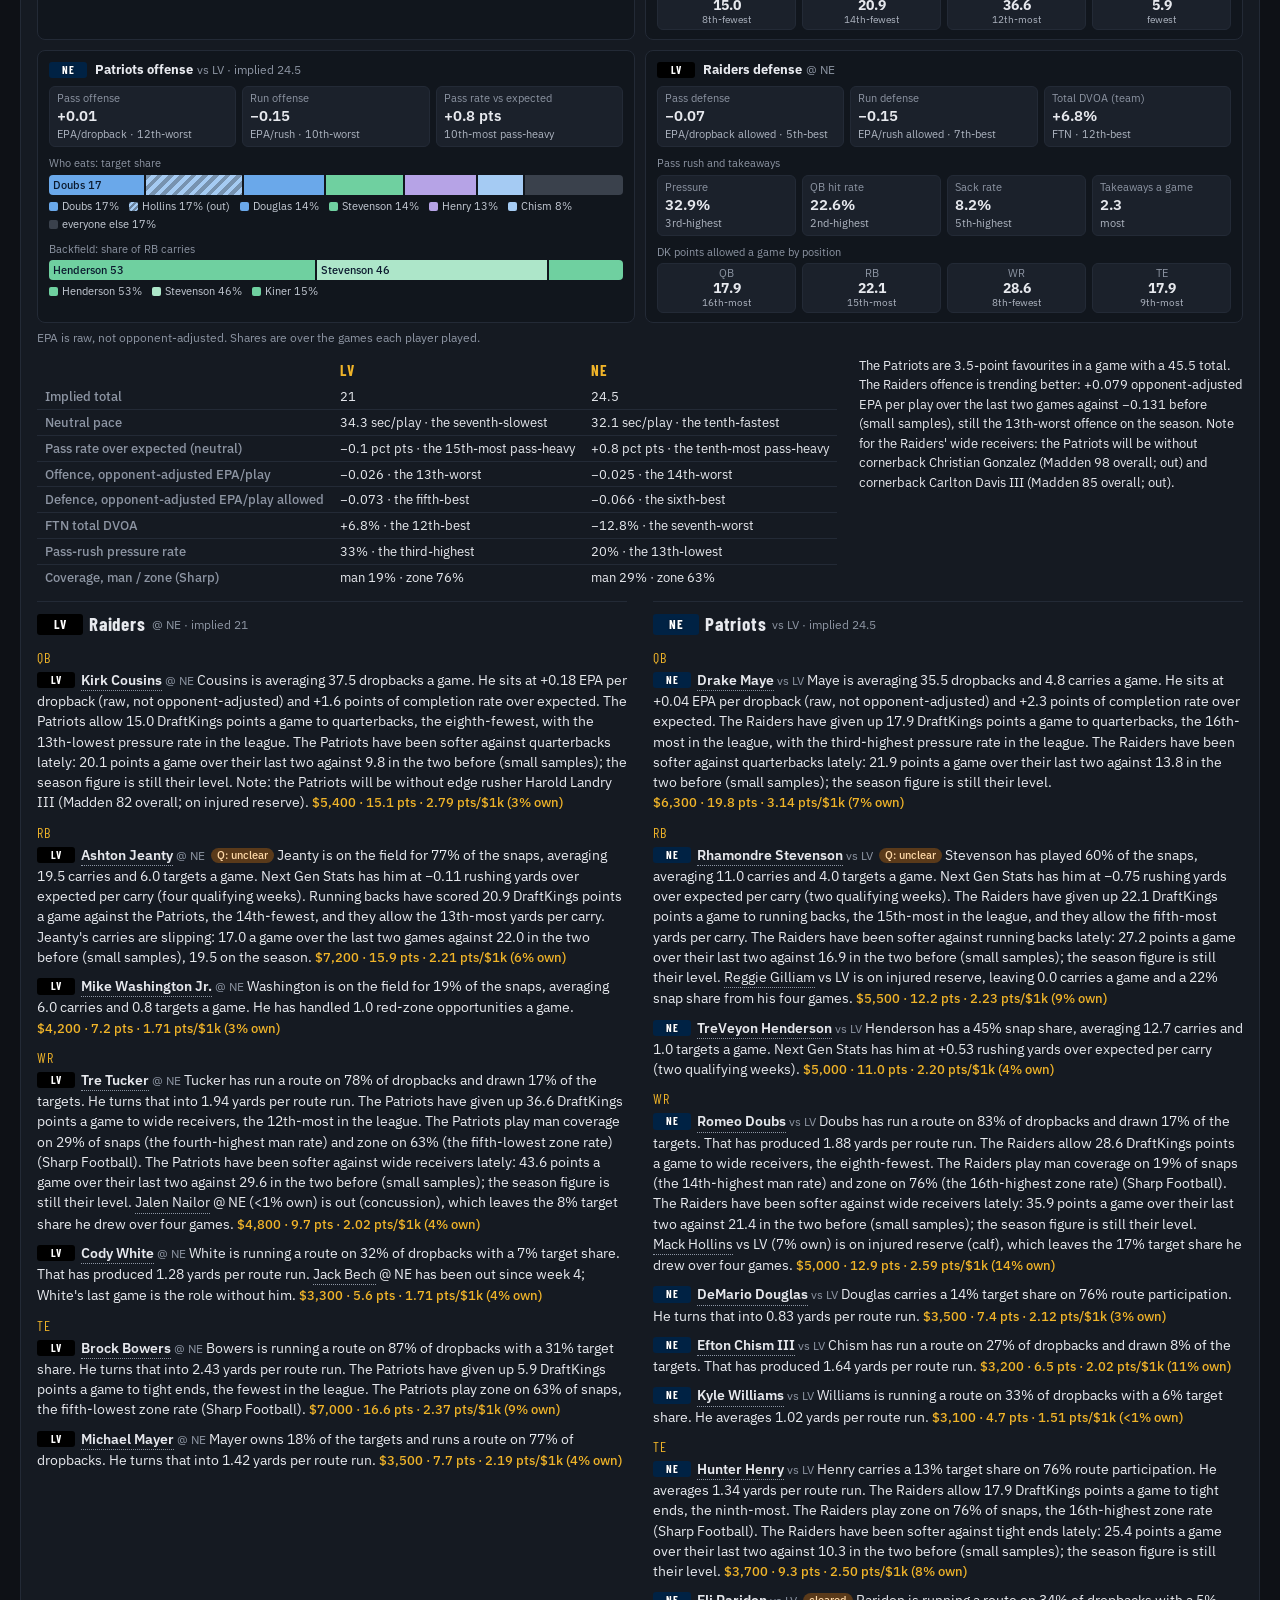
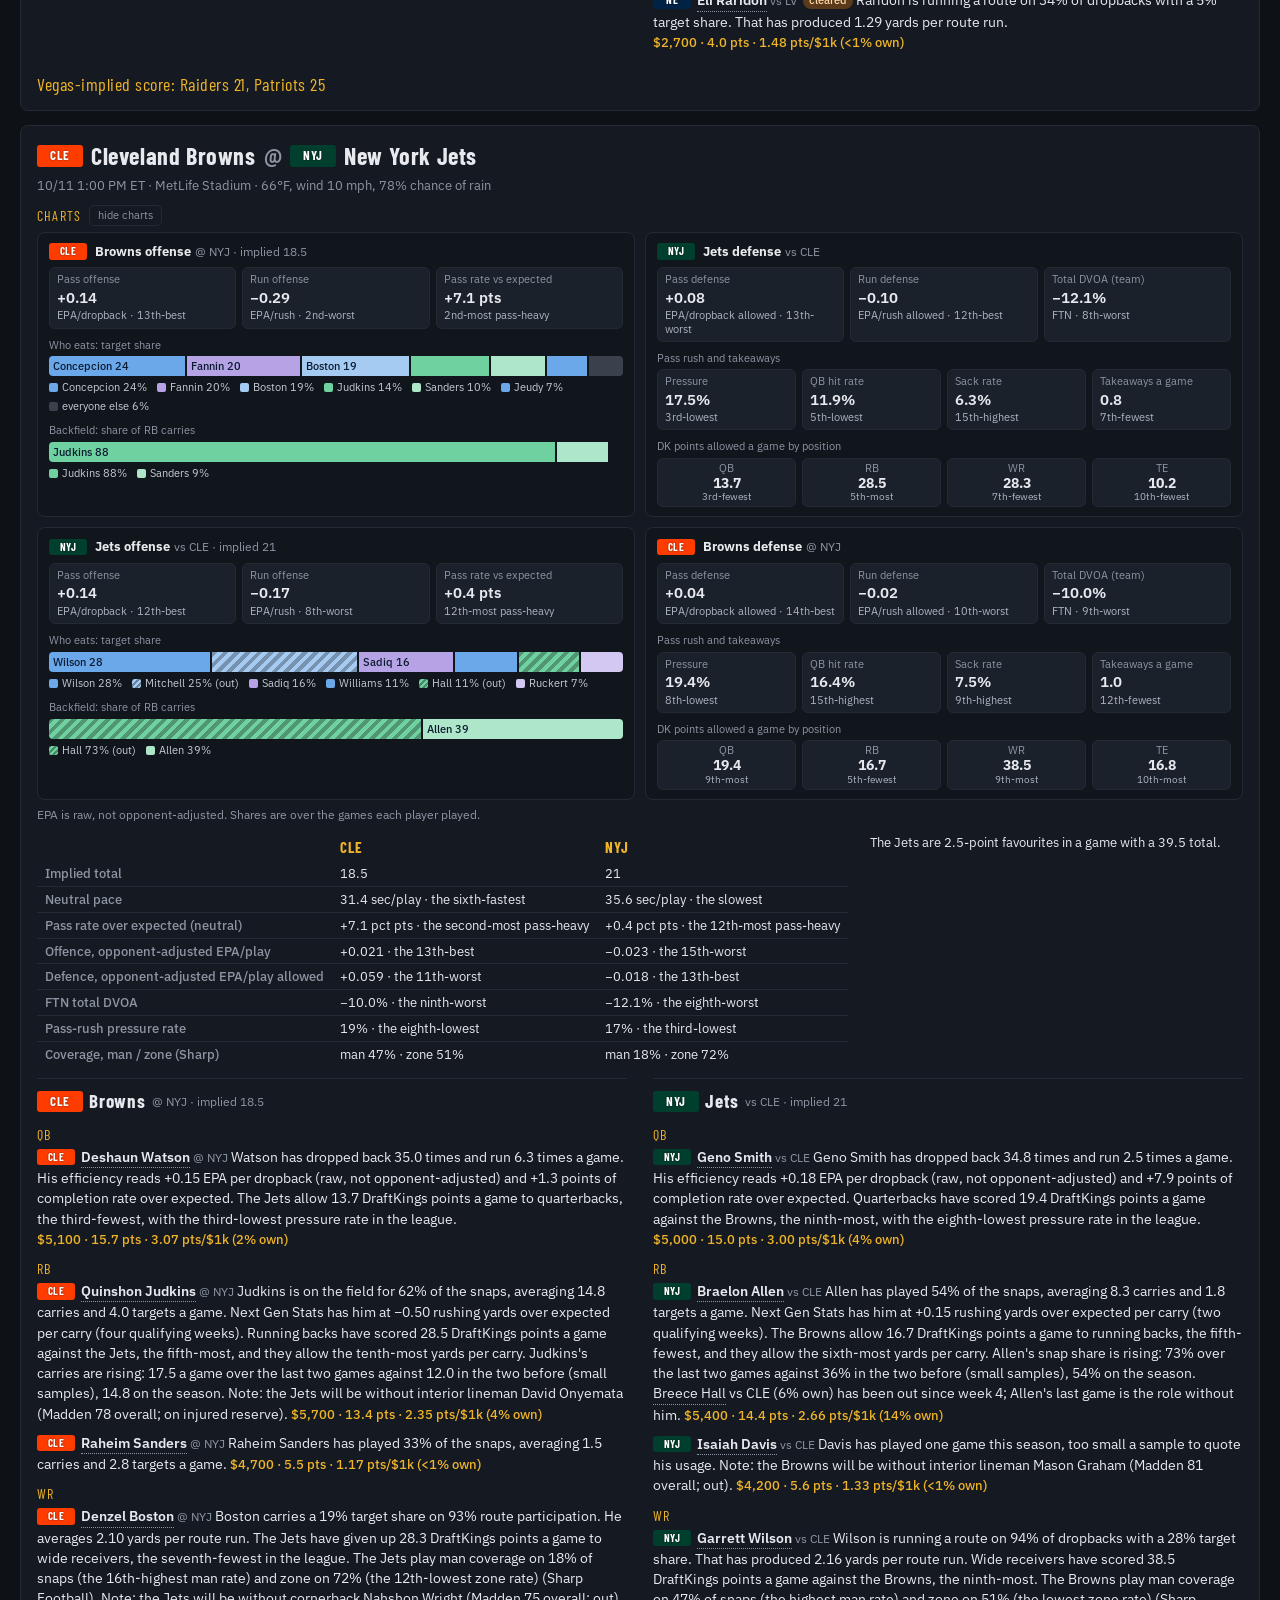
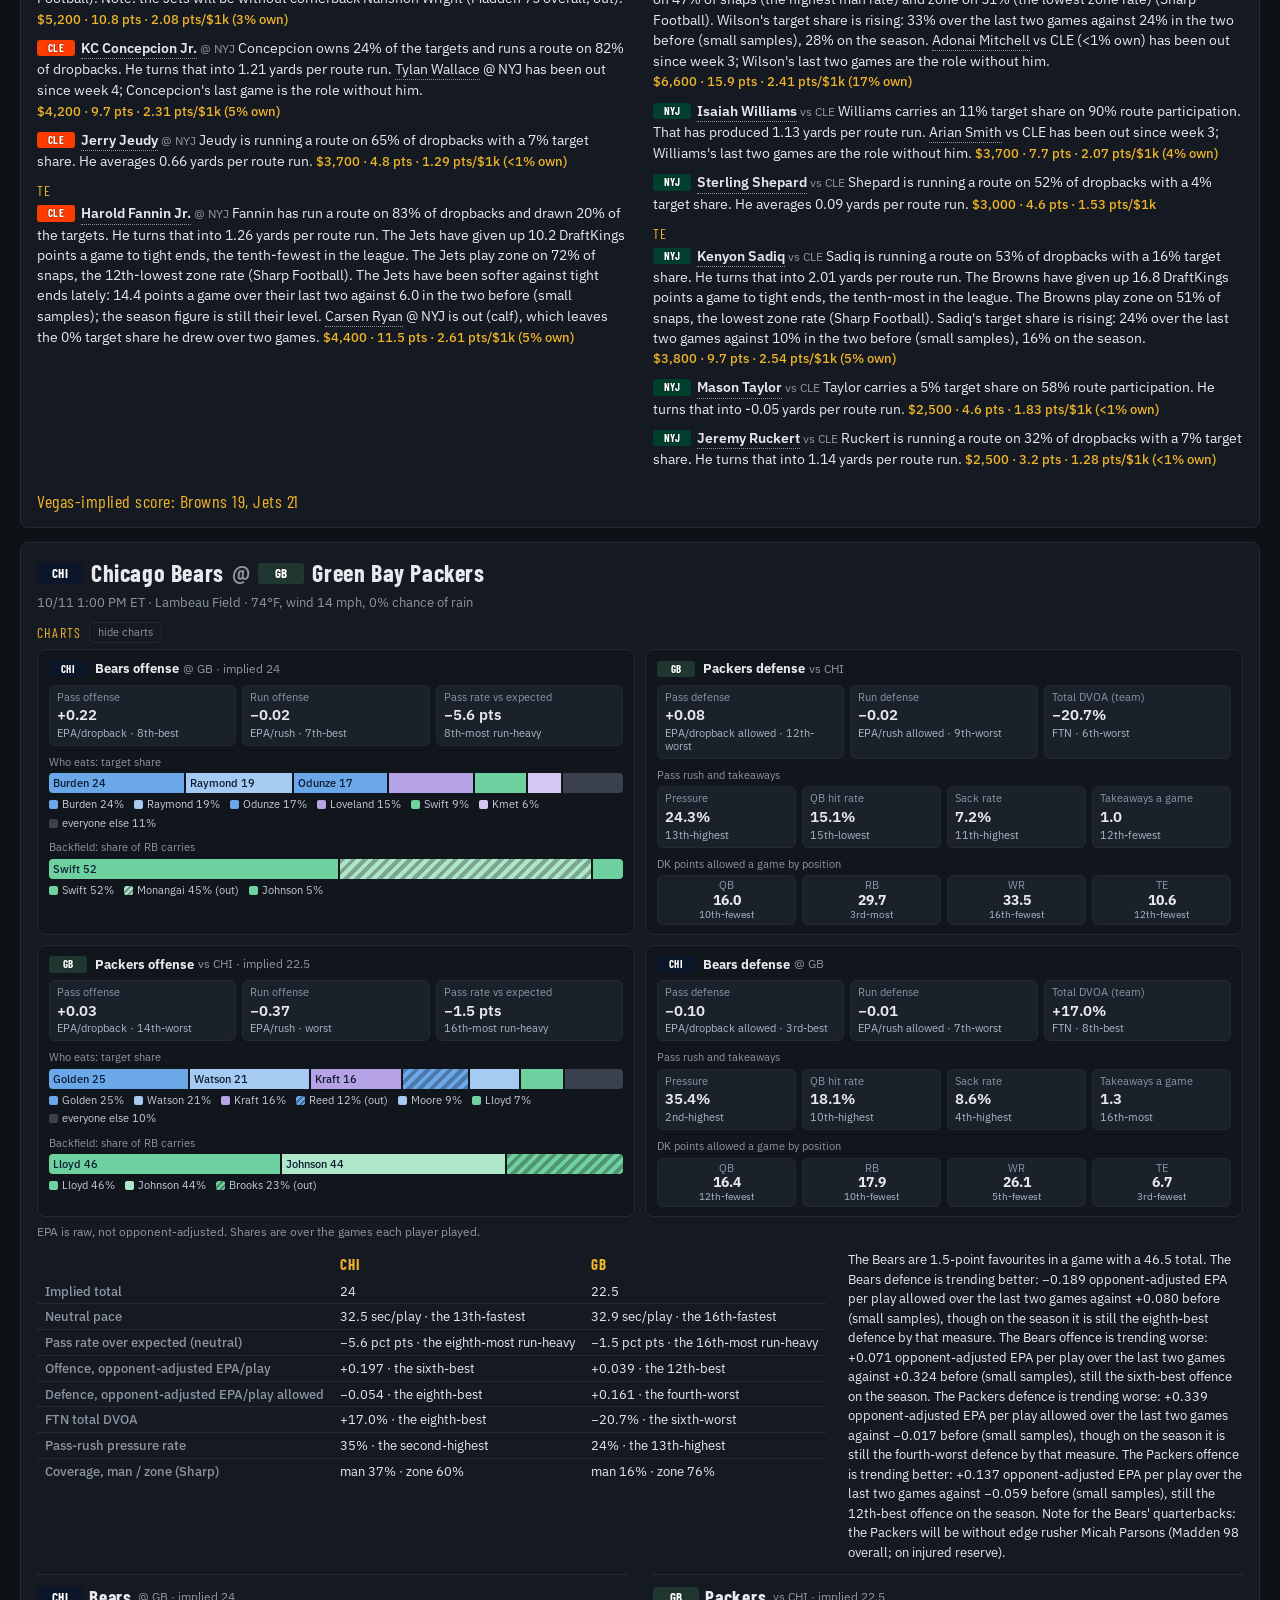
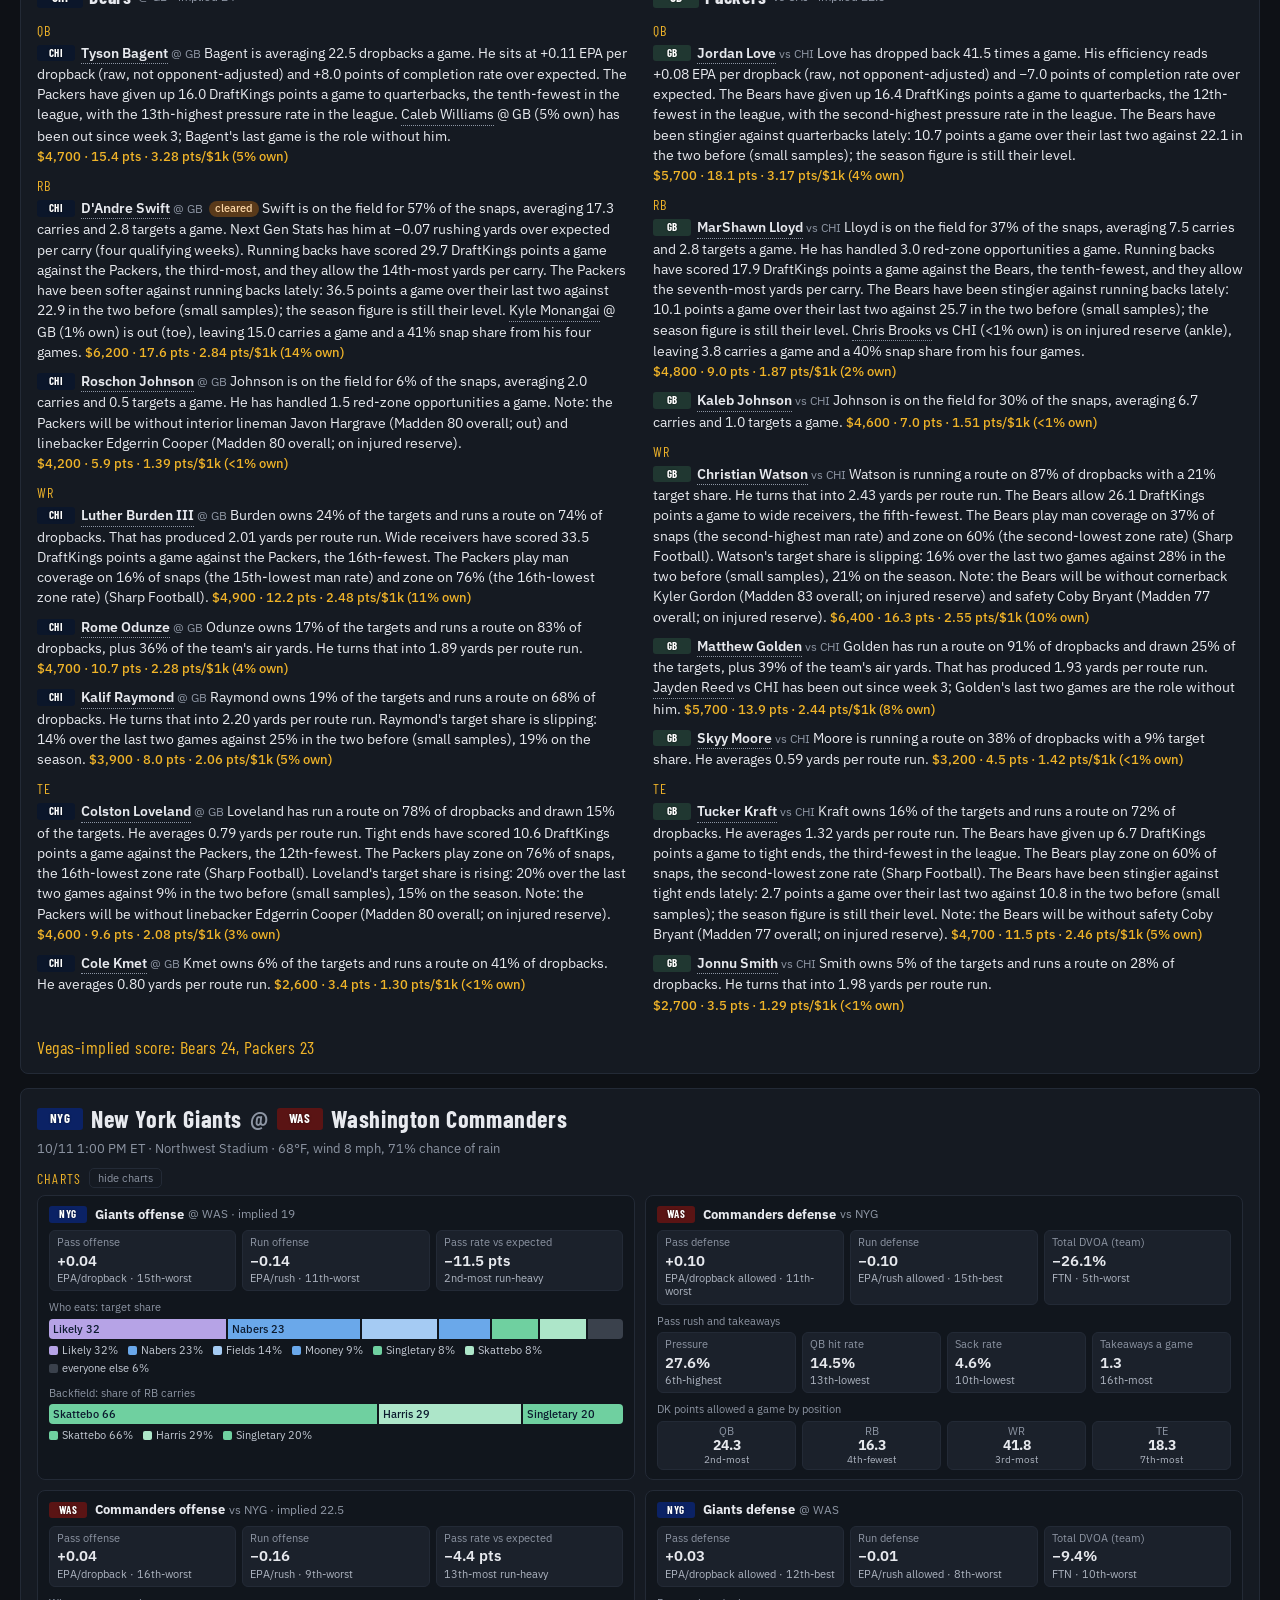
==== commit 205a936f: "publish 2026-10-15T19:33:22.341Z" ====
--- a/matchups.html
+++ b/matchups.html
@@ -74,7 +74,7 @@
 .sg h4{font-family:"Barlow Condensed","Arial Narrow",sans-serif;font-size:17px;letter-spacing:.8px;margin:0;text-transform:uppercase}
 .sgh{margin-bottom:8px}
 .sgn{color:var(--mut);font-size:11.5px;line-height:1.35;margin:1px 0 6px}
-.sgc{display:grid;grid-template-columns:repeat(3,minmax(0,1fr));gap:12px}
+.sgc{display:grid;grid-template-columns:minmax(0,1fr);gap:12px}.sgc.sgc3{grid-template-columns:repeat(3,minmax(0,1fr))}
 .sgcol{border-radius:7px;padding:8px 10px;background:#11161d;border:1px solid var(--line);border-top:3px solid var(--line);min-width:0}
 .sgcol.c-gd{border-top-color:#2f9a5c}.sgcol.c-gd h4{color:#7fe0a2}
 .sgcol.c-bd{border-top-color:#c0504d}.sgcol.c-bd h4{color:#ff9a9a}
@@ -135,7 +135,7 @@
 .t-gd.cxk b{color:#9cf0b9}.t-bd.cxk b{color:#ffb3b3}
 .cxg{color:var(--mut);font-size:11.5px;margin-top:6px}
 @media (max-width:1000px){.sga{grid-template-columns:minmax(0,1fr)}.sgm{order:2}}
-@media (max-width:900px){.sgc{grid-template-columns:1fr}}
+@media (max-width:900px){.sgc,.sgc.sgc3{grid-template-columns:1fr}}
 @media (max-width:760px){.cxp{grid-template-columns:1fr}}
 @media (max-width:600px){
 .shell{padding:0 10px 24px}
@@ -165,52 +165,51 @@
 <div class="strip"><a class="gc" href="#g-CIN-MIA"><span class="tm sm" style="background:#fb4f14">CIN</span>@<span class="tm sm" style="background:#008e97">MIA</span><span class="k">1:00 PM ET</span></a><a class="gc" href="#g-IND-PIT"><span class="tm sm" style="background:#002c5f">IND</span>@<span class="tm sm" style="background:#000000">PIT</span><span class="k">1:00 PM ET</span></a><a class="gc" href="#g-MIN-NO"><span class="tm sm" style="background:#4f2683">MIN</span>@<span class="tm sm" style="background:#d3bc8d">NO</span><span class="k">1:00 PM ET</span></a><a class="gc" href="#g-HOU-TEN"><span class="tm sm" style="background:#03202f">HOU</span>@<span class="tm sm" style="background:#4495d2">TEN</span><span class="k">1:00 PM ET</span></a><a class="gc" href="#g-LV-NE"><span class="tm sm" style="background:#000000">LV</span>@<span class="tm sm" style="background:#002244">NE</span><span class="k">1:00 PM ET</span></a><a class="gc" href="#g-CLE-NYJ"><span class="tm sm" style="background:#ff3c00">CLE</span>@<span class="tm sm" style="background:#003f2d">NYJ</span><span class="k">1:00 PM ET</span></a><a class="gc" href="#g-CHI-GB"><span class="tm sm" style="background:#0b162a">CHI</span>@<span class="tm sm" style="background:#203731">GB</span><span class="k">1:00 PM ET</span></a><a class="gc" href="#g-NYG-WAS"><span class="tm sm" style="background:#0b2265">NYG</span>@<span class="tm sm" style="background:#5a1414">WAS</span><span class="k">1:00 PM ET</span></a><a class="gc" href="#g-DEN-LAC"><span class="tm sm" style="background:#002244">DEN</span>@<span class="tm sm" style="background:#007bc7">LAC</span><span class="k">4:05 PM ET</span></a><a class="gc" href="#g-DET-ARI"><span class="tm sm" style="background:#0076b6">DET</span>@<span class="tm sm" style="background:#97233f">ARI</span><span class="k">4:25 PM ET</span></a><a class="gc" href="#g-SF-SEA"><span class="tm sm" style="background:#aa0000">SF</span>@<span class="tm sm" style="background:#002244">SEA</span><span class="k">4:25 PM ET</span></a></div>
 <h1>Week 5 Matchups</h1>
 <div class="sub">2026 · 11 games in kickoff order · season numbers through week 4 · board built Oct 10, 4:18 PM ET</div>
-
+<div class="warn">The ESPN injury report is stale: fetched 77 hours ago (Refresh the app to update it). Injury classifications and key-defender notes may be out of date.</div>
 <section class="sg" id="glance"><h2 class="sgh">Slate at a glance</h2>
 <div class="sga">
-<div class="sgm"><h4>Matchup grid</h4><div class="sgn">DraftKings points a game the opponent allows to each position, with its rank (1st = allows the most). PROE: the offense's own pass rate over expected. Sorted by implied total.</div><div class="mgw"><table class="mg"><thead><tr><th>Offense</th><th>Imp</th><th>QB</th><th>RB</th><th>WR</th><th>TE</th><th>PROE</th></tr></thead><tbody><tr><th><span class="tm sm" style="background:#0076b6">DET</span><span class="mgo">@ ARI</span></th><td class="mgi">30</td><td class="t-gd" title="ARI allow 21.7 DK points a game to quarterbacks, the 6th-most"><b>21.7</b><small>6th</small></td><td class="t-bd" title="ARI allow 15.9 DK points a game to running backs, the 3rd-fewest"><b>15.9</b><small>30th</small></td><td class="t-gd" title="ARI allow 39.9 DK points a game to wide receivers, the 6th-most"><b>39.9</b><small>6th</small></td><td class="t-gd" title="ARI allow 18.6 DK points a game to tight ends, the 6th-most"><b>18.6</b><small>6th</small></td><td title="DET pass rate over expected +0.3 points, the 14th-most pass-heavy"><b>+0.3</b><small>14th</small></td></tr><tr><th><span class="tm sm" style="background:#fb4f14">CIN</span><span class="mgo">@ MIA</span></th><td class="mgi">25.25</td><td class="" title="MIA allow 18.1 DK points a game to quarterbacks, the 13th-most"><b>18.1</b><small>13th</small></td><td class="t-gd" title="MIA allow 30.4 DK points a game to running backs, the 2nd-most"><b>30.4</b><small>2nd</small></td><td class="t-bd" title="MIA allow 22.2 DK points a game to wide receivers, the 3rd-fewest"><b>22.2</b><small>30th</small></td><td class="t-gd" title="MIA allow 19.3 DK points a game to tight ends, the 3rd-most"><b>19.3</b><small>3rd</small></td><td title="CIN pass rate over expected +8.0 points, the most pass-heavy"><b>+8.0</b><small>1st</small></td></tr><tr><th><span class="tm sm" style="background:#002244">NE</span><span class="mgo">vs LV</span></th><td class="mgi">24.5</td><td class="" title="LV allow 17.9 DK points a game to quarterbacks, the 16th-most"><b>17.9</b><small>16th</small></td><td class="" title="LV allow 22.1 DK points a game to running backs, the 15th-most"><b>22.1</b><small>15th</small></td><td class="t-bd" title="LV allow 28.6 DK points a game to wide receivers, the 8th-fewest"><b>28.6</b><small>25th</small></td><td class="" title="LV allow 17.9 DK points a game to tight ends, the 9th-most"><b>17.9</b><small>9th</small></td><td title="NE pass rate over expected +0.8 points, the 10th-most pass-heavy"><b>+0.8</b><small>10th</small></td></tr><tr><th><span class="tm sm" style="background:#97233f">ARI</span><span class="mgo">vs DET</span></th><td class="mgi">24.5</td><td class="t-gd" title="DET allow 31.1 DK points a game to quarterbacks, the most"><b>31.1</b><small>1st</small></td><td class="" title="DET allow 23.2 DK points a game to running backs, the 12th-most"><b>23.2</b><small>12th</small></td><td class="t-gd" title="DET allow 46.3 DK points a game to wide receivers, the most"><b>46.3</b><small>1st</small></td><td class="t-gd" title="DET allow 29.2 DK points a game to tight ends, the most"><b>29.2</b><small>1st</small></td><td title="ARI pass rate over expected −1.4 points, the 16th-most pass-heavy"><b>−1.4</b><small>16th</small></td></tr><tr><th><span class="tm sm" style="background:#002244">SEA</span><span class="mgo">vs SF</span></th><td class="mgi">24.25</td><td class="t-bd" title="SF allow 14.5 DK points a game to quarterbacks, the 6th-fewest"><b>14.5</b><small>27th</small></td><td class="" title="SF allow 25.6 DK points a game to running backs, the 9th-most"><b>25.6</b><small>9th</small></td><td class="t-bd" title="SF allow 27.2 DK points a game to wide receivers, the 6th-fewest"><b>27.2</b><small>27th</small></td><td class="t-bd" title="SF allow 8.9 DK points a game to tight ends, the 6th-fewest"><b>8.9</b><small>27th</small></td><td title="SEA pass rate over expected −5.0 points, the 10th-most run-heavy"><b>−5.0</b><small>23rd</small></td></tr><tr><th><span class="tm sm" style="background:#0b162a">CHI</span><span class="mgo">@ GB</span></th><td class="mgi">24</td><td class="" title="GB allow 16.0 DK points a game to quarterbacks, the 10th-fewest"><b>16.0</b><small>23rd</small></td><td class="t-gd" title="GB allow 29.7 DK points a game to running backs, the 3rd-most"><b>29.7</b><small>3rd</small></td><td class="" title="GB allow 33.5 DK points a game to wide receivers, the 16th-fewest"><b>33.5</b><small>17th</small></td><td class="" title="GB allow 10.6 DK points a game to tight ends, the 12th-fewest"><b>10.6</b><small>21st</small></td><td title="CHI pass rate over expected −5.6 points, the 8th-most run-heavy"><b>−5.6</b><small>25th</small></td></tr><tr><th><span class="tm sm" style="background:#000000">PIT</span><span class="mgo">vs IND</span></th><td class="mgi">23.25</td><td class="t-gd" title="IND allow 22.5 DK points a game to quarterbacks, the 5th-most"><b>22.5</b><small>5th</small></td><td class="t-gd" title="IND allow 25.7 DK points a game to running backs, the 8th-most"><b>25.7</b><small>8th</small></td><td class="" title="IND allow 35.7 DK points a game to wide receivers, the 13th-most"><b>35.7</b><small>13th</small></td><td class="" title="IND allow 14.5 DK points a game to tight ends, the 16th-most"><b>14.5</b><small>16th</small></td><td title="PIT pass rate over expected +5.0 points, the 4th-most pass-heavy"><b>+5.0</b><small>4th</small></td></tr><tr><th><span class="tm sm" style="background:#03202f">HOU</span><span class="mgo">@ TEN</span></th><td class="mgi">22.75</td><td class="t-bd" title="TEN allow 14.2 DK points a game to quarterbacks, the 5th-fewest"><b>14.2</b><small>28th</small></td><td class="" title="TEN allow 21.4 DK points a game to running backs, the 16th-fewest"><b>21.4</b><small>17th</small></td><td class="" title="TEN allow 35.6 DK points a game to wide receivers, the 14th-most"><b>35.6</b><small>14th</small></td><td class="" title="TEN allow 10.3 DK points a game to tight ends, the 11th-fewest"><b>10.3</b><small>22nd</small></td><td title="HOU pass rate over expected −3.5 points, the 14th-most run-heavy"><b>−3.5</b><small>19th</small></td></tr><tr><th><span class="tm sm" style="background:#203731">GB</span><span class="mgo">vs CHI</span></th><td class="mgi">22.5</td><td class="" title="CHI allow 16.4 DK points a game to quarterbacks, the 12th-fewest"><b>16.4</b><small>21st</small></td><td class="" title="CHI allow 17.9 DK points a game to running backs, the 10th-fewest"><b>17.9</b><small>23rd</small></td><td class="t-bd" title="CHI allow 26.1 DK points a game to wide receivers, the 5th-fewest"><b>26.1</b><small>28th</small></td><td class="t-bd" title="CHI allow 6.7 DK points a game to tight ends, the 3rd-fewest"><b>6.7</b><small>30th</small></td><td title="GB pass rate over expected −1.5 points, the 16th-most run-heavy"><b>−1.5</b><small>17th</small></td></tr><tr><th><span class="tm sm" style="background:#5a1414">WAS</span><span class="mgo">vs NYG</span></th><td class="mgi">22.5</td><td class="" title="NYG allow 17.6 DK points a game to quarterbacks, the 16th-fewest"><b>17.6</b><small>17th</small></td><td class="" title="NYG allow 21.5 DK points a game to running backs, the 16th-most"><b>21.5</b><small>16th</small></td><td class="" title="NYG allow 33.6 DK points a game to wide receivers, the 16th-most"><b>33.6</b><small>16th</small></td><td class="" title="NYG allow 14.9 DK points a game to tight ends, the 15th-most"><b>14.9</b><small>15th</small></td><td title="WAS pass rate over expected −4.4 points, the 13th-most run-heavy"><b>−4.4</b><small>20th</small></td></tr><tr><th><span class="tm sm" style="background:#002244">DEN</span><span class="mgo">@ LAC</span></th><td class="mgi">22.5</td><td class="" title="LAC allow 18.1 DK points a game to quarterbacks, the 14th-most"><b>18.1</b><small>14th</small></td><td class="" title="LAC allow 23.9 DK points a game to running backs, the 11th-most"><b>23.9</b><small>11th</small></td><td class="" title="LAC allow 34.1 DK points a game to wide receivers, the 15th-most"><b>34.1</b><small>15th</small></td><td class="" title="LAC allow 10.1 DK points a game to tight ends, the 9th-fewest"><b>10.1</b><small>24th</small></td><td title="DEN pass rate over expected +2.4 points, the 7th-most pass-heavy"><b>+2.4</b><small>7th</small></td></tr><tr><th><span class="tm sm" style="background:#4f2683">MIN</span><span class="mgo">@ NO</span></th><td class="mgi">22</td><td class="" title="NO allow 16.8 DK points a game to quarterbacks, the 14th-fewest"><b>16.8</b><small>19th</small></td><td class="t-gd" title="NO allow 35.3 DK points a game to running backs, the most"><b>35.3</b><small>1st</small></td><td class="" title="NO allow 29.5 DK points a game to wide receivers, the 13th-fewest"><b>29.5</b><small>20th</small></td><td class="t-gd" title="NO allow 18.6 DK points a game to tight ends, the 5th-most"><b>18.6</b><small>5th</small></td><td title="MIN pass rate over expected −5.1 points, the 9th-most run-heavy"><b>−5.1</b><small>24th</small></td></tr><tr><th><span class="tm sm" style="background:#aa0000">SF</span><span class="mgo">@ SEA</span></th><td class="mgi">21.25</td><td class="t-bd" title="SEA allow 13.3 DK points a game to quarterbacks, the 2nd-fewest"><b>13.3</b><small>31st</small></td><td class="" title="SEA allow 21.2 DK points a game to running backs, the 15th-fewest"><b>21.2</b><small>18th</small></td><td class="t-bd" title="SEA allow 21.5 DK points a game to wide receivers, the 2nd-fewest"><b>21.5</b><small>31st</small></td><td class="" title="SEA allow 10.7 DK points a game to tight ends, the 14th-fewest"><b>10.7</b><small>19th</small></td><td title="SF pass rate over expected +2.1 points, the 8th-most pass-heavy"><b>+2.1</b><small>8th</small></td></tr><tr><th><span class="tm sm" style="background:#000000">LV</span><span class="mgo">@ NE</span></th><td class="mgi">21</td><td class="t-bd" title="NE allow 15.0 DK points a game to quarterbacks, the 8th-fewest"><b>15.0</b><small>25th</small></td><td class="" title="NE allow 20.9 DK points a game to running backs, the 14th-fewest"><b>20.9</b><small>19th</small></td><td class="" title="NE allow 36.6 DK points a game to wide receivers, the 12th-most"><b>36.6</b><small>12th</small></td><td class="t-bd" title="NE allow 5.9 DK points a game to tight ends, the fewest"><b>5.9</b><small>32nd</small></td><td title="LV pass rate over expected −0.1 points, the 15th-most pass-heavy"><b>−0.1</b><small>15th</small></td></tr><tr><th><span class="tm sm" style="background:#003f2d">NYJ</span><span class="mgo">vs CLE</span></th><td class="mgi">21</td><td class="" title="CLE allow 19.4 DK points a game to quarterbacks, the 9th-most"><b>19.4</b><small>9th</small></td><td class="t-bd" title="CLE allow 16.7 DK points a game to running backs, the 5th-fewest"><b>16.7</b><small>28th</small></td><td class="" title="CLE allow 38.5 DK points a game to wide receivers, the 9th-most"><b>38.5</b><small>9th</small></td><td class="" title="CLE allow 16.8 DK points a game to tight ends, the 10th-most"><b>16.8</b><small>10th</small></td><td title="NYJ pass rate over expected +0.4 points, the 12th-most pass-heavy"><b>+0.4</b><small>12th</small></td></tr><tr><th><span class="tm sm" style="background:#002c5f">IND</span><span class="mgo">@ PIT</span></th><td class="mgi">20.25</td><td class="t-bd" title="PIT allow 13.8 DK points a game to quarterbacks, the 4th-fewest"><b>13.8</b><small>29th</small></td><td class="" title="PIT allow 24.8 DK points a game to running backs, the 10th-most"><b>24.8</b><small>10th</small></td><td class="" title="PIT allow 28.8 DK points a game to wide receivers, the 9th-fewest"><b>28.8</b><small>24th</small></td><td class="t-bd" title="PIT allow 9.9 DK points a game to tight ends, the 8th-fewest"><b>9.9</b><small>25th</small></td><td title="IND pass rate over expected +2.0 points, the 9th-most pass-heavy"><b>+2.0</b><small>9th</small></td></tr><tr><th><span class="tm sm" style="background:#d3bc8d">NO</span><span class="mgo">vs MIN</span></th><td class="mgi">19.5</td><td class="t-bd" title="MIN allow 12.8 DK points a game to quarterbacks, the fewest"><b>12.8</b><small>32nd</small></td><td class="t-bd" title="MIN allow 15.2 DK points a game to running backs, the fewest"><b>15.2</b><small>32nd</small></td><td class="" title="MIN allow 30.9 DK points a game to wide receivers, the 15th-fewest"><b>30.9</b><small>18th</small></td><td class="t-bd" title="MIN allow 7.7 DK points a game to tight ends, the 4th-fewest"><b>7.7</b><small>29th</small></td><td title="NO pass rate over expected +0.4 points, the 12th-most pass-heavy"><b>+0.4</b><small>12th</small></td></tr><tr><th><span class="tm sm" style="background:#0b2265">NYG</span><span class="mgo">@ WAS</span></th><td class="mgi">19</td><td class="t-gd" title="WAS allow 24.3 DK points a game to quarterbacks, the 2nd-most"><b>24.3</b><small>2nd</small></td><td class="t-bd" title="WAS allow 16.3 DK points a game to running backs, the 4th-fewest"><b>16.3</b><small>29th</small></td><td class="t-gd" title="WAS allow 41.8 DK points a game to wide receivers, the 3rd-most"><b>41.8</b><small>3rd</small></td><td class="t-gd" title="WAS allow 18.3 DK points a game to tight ends, the 7th-most"><b>18.3</b><small>7th</small></td><td title="NYG pass rate over expected −11.5 points, the 2nd-most run-heavy"><b>−11.5</b><small>31st</small></td></tr><tr><th><span class="tm sm" style="background:#007bc7">LAC</span><span class="mgo">vs DEN</span></th><td class="mgi">19</td><td class="" title="DEN allow 18.8 DK points a game to quarterbacks, the 11th-most"><b>18.8</b><small>11th</small></td><td class="t-gd" title="DEN allow 27.8 DK points a game to running backs, the 7th-most"><b>27.8</b><small>7th</small></td><td class="" title="DEN allow 29.0 DK points a game to wide receivers, the 10th-fewest"><b>29.0</b><small>23rd</small></td><td class="" title="DEN allow 15.5 DK points a game to tight ends, the 13th-most"><b>15.5</b><small>13th</small></td><td title="LAC pass rate over expected −10.0 points, the 4th-most run-heavy"><b>−10.0</b><small>29th</small></td></tr><tr><th><span class="tm sm" style="background:#ff3c00">CLE</span><span class="mgo">@ NYJ</span></th><td class="mgi">18.5</td><td class="t-bd" title="NYJ allow 13.7 DK points a game to quarterbacks, the 3rd-fewest"><b>13.7</b><small>30th</small></td><td class="t-gd" title="NYJ allow 28.5 DK points a game to running backs, the 5th-most"><b>28.5</b><small>5th</small></td><td class="t-bd" title="NYJ allow 28.3 DK points a game to wide receivers, the 7th-fewest"><b>28.3</b><small>26th</small></td><td class="" title="NYJ allow 10.2 DK points a game to tight ends, the 10th-fewest"><b>10.2</b><small>23rd</small></td><td title="CLE pass rate over expected +7.1 points, the 2nd-most pass-heavy"><b>+7.1</b><small>2nd</small></td></tr><tr><th><span class="tm sm" style="background:#008e97">MIA</span><span class="mgo">vs CIN</span></th><td class="mgi">18.25</td><td class="" title="CIN allow 17.9 DK points a game to quarterbacks, the 15th-most"><b>17.9</b><small>15th</small></td><td class="" title="CIN allow 20.3 DK points a game to running backs, the 13th-fewest"><b>20.3</b><small>20th</small></td><td class="" title="CIN allow 29.1 DK points a game to wide receivers, the 11th-fewest"><b>29.1</b><small>22nd</small></td><td class="t-gd" title="CIN allow 18.8 DK points a game to tight ends, the 4th-most"><b>18.8</b><small>4th</small></td><td title="MIA pass rate over expected −6.5 points, the 7th-most run-heavy"><b>−6.5</b><small>26th</small></td></tr><tr><th><span class="tm sm" style="background:#4495d2">TEN</span><span class="mgo">vs HOU</span></th><td class="mgi">15.75</td><td class="t-gd" title="HOU allow 21.7 DK points a game to quarterbacks, the 7th-most"><b>21.7</b><small>7th</small></td><td class="t-bd" title="HOU allow 17.3 DK points a game to running backs, the 6th-fewest"><b>17.3</b><small>27th</small></td><td class="t-gd" title="HOU allow 46.1 DK points a game to wide receivers, the 2nd-most"><b>46.1</b><small>2nd</small></td><td class="" title="HOU allow 11.7 DK points a game to tight ends, the 16th-fewest"><b>11.7</b><small>17th</small></td><td title="TEN pass rate over expected −12.0 points, the most run-heavy"><b>−12.0</b><small>32nd</small></td></tr></tbody></table></div></div>
+<div class="sgm"><h4>Matchup grid</h4><div class="sgn">DraftKings points a game the opponent allows to each position, with its rank (1st = allows the most). PROE: the offense's own pass rate over expected. Sorted by implied total.</div><div class="mgw"><table class="mg"><thead><tr><th>Offense</th><th>Imp</th><th>QB</th><th>RB</th><th>WR</th><th>TE</th><th>PROE</th></tr></thead><tbody><tr><th><span class="tm sm" style="background:#0076b6">DET</span><span class="mgo">@ ARI</span></th><td class="mgi">30</td><td title="ARI allow 21.7 DK points a game to quarterbacks, the 6th-most"><b>21.7</b><small>6th</small></td><td title="ARI allow 15.9 DK points a game to running backs, the 3rd-fewest"><b>15.9</b><small>30th</small></td><td title="ARI allow 39.9 DK points a game to wide receivers, the 6th-most"><b>39.9</b><small>6th</small></td><td title="ARI allow 18.6 DK points a game to tight ends, the 6th-most"><b>18.6</b><small>6th</small></td><td title="DET pass rate over expected +0.3 points, the 14th-most pass-heavy"><b>+0.3</b><small>14th</small></td></tr><tr><th><span class="tm sm" style="background:#fb4f14">CIN</span><span class="mgo">@ MIA</span></th><td class="mgi">25.25</td><td title="MIA allow 18.1 DK points a game to quarterbacks, the 13th-most"><b>18.1</b><small>13th</small></td><td title="MIA allow 30.4 DK points a game to running backs, the 2nd-most"><b>30.4</b><small>2nd</small></td><td title="MIA allow 22.2 DK points a game to wide receivers, the 3rd-fewest"><b>22.2</b><small>30th</small></td><td title="MIA allow 19.3 DK points a game to tight ends, the 3rd-most"><b>19.3</b><small>3rd</small></td><td title="CIN pass rate over expected +8.0 points, the most pass-heavy"><b>+8.0</b><small>1st</small></td></tr><tr><th><span class="tm sm" style="background:#002244">NE</span><span class="mgo">vs LV</span></th><td class="mgi">24.5</td><td title="LV allow 17.9 DK points a game to quarterbacks, the 16th-most"><b>17.9</b><small>16th</small></td><td title="LV allow 22.1 DK points a game to running backs, the 15th-most"><b>22.1</b><small>15th</small></td><td title="LV allow 28.6 DK points a game to wide receivers, the 8th-fewest"><b>28.6</b><small>25th</small></td><td title="LV allow 17.9 DK points a game to tight ends, the 9th-most"><b>17.9</b><small>9th</small></td><td title="NE pass rate over expected +0.8 points, the 10th-most pass-heavy"><b>+0.8</b><small>10th</small></td></tr><tr><th><span class="tm sm" style="background:#97233f">ARI</span><span class="mgo">vs DET</span></th><td class="mgi">24.5</td><td title="DET allow 31.1 DK points a game to quarterbacks, the most"><b>31.1</b><small>1st</small></td><td title="DET allow 23.2 DK points a game to running backs, the 12th-most"><b>23.2</b><small>12th</small></td><td title="DET allow 46.3 DK points a game to wide receivers, the most"><b>46.3</b><small>1st</small></td><td title="DET allow 29.2 DK points a game to tight ends, the most"><b>29.2</b><small>1st</small></td><td title="ARI pass rate over expected −1.4 points, the 16th-most pass-heavy"><b>−1.4</b><small>16th</small></td></tr><tr><th><span class="tm sm" style="background:#002244">SEA</span><span class="mgo">vs SF</span></th><td class="mgi">24.25</td><td title="SF allow 14.5 DK points a game to quarterbacks, the 6th-fewest"><b>14.5</b><small>27th</small></td><td title="SF allow 25.6 DK points a game to running backs, the 9th-most"><b>25.6</b><small>9th</small></td><td title="SF allow 27.2 DK points a game to wide receivers, the 6th-fewest"><b>27.2</b><small>27th</small></td><td title="SF allow 8.9 DK points a game to tight ends, the 6th-fewest"><b>8.9</b><small>27th</small></td><td title="SEA pass rate over expected −5.0 points, the 10th-most run-heavy"><b>−5.0</b><small>23rd</small></td></tr><tr><th><span class="tm sm" style="background:#0b162a">CHI</span><span class="mgo">@ GB</span></th><td class="mgi">24</td><td title="GB allow 16.0 DK points a game to quarterbacks, the 10th-fewest"><b>16.0</b><small>23rd</small></td><td title="GB allow 29.7 DK points a game to running backs, the 3rd-most"><b>29.7</b><small>3rd</small></td><td title="GB allow 33.5 DK points a game to wide receivers, the 16th-fewest"><b>33.5</b><small>17th</small></td><td title="GB allow 10.6 DK points a game to tight ends, the 12th-fewest"><b>10.6</b><small>21st</small></td><td title="CHI pass rate over expected −5.6 points, the 8th-most run-heavy"><b>−5.6</b><small>25th</small></td></tr><tr><th><span class="tm sm" style="background:#000000">PIT</span><span class="mgo">vs IND</span></th><td class="mgi">23.25</td><td title="IND allow 22.5 DK points a game to quarterbacks, the 5th-most"><b>22.5</b><small>5th</small></td><td title="IND allow 25.7 DK points a game to running backs, the 8th-most"><b>25.7</b><small>8th</small></td><td title="IND allow 35.7 DK points a game to wide receivers, the 13th-most"><b>35.7</b><small>13th</small></td><td title="IND allow 14.5 DK points a game to tight ends, the 16th-most"><b>14.5</b><small>16th</small></td><td title="PIT pass rate over expected +5.0 points, the 4th-most pass-heavy"><b>+5.0</b><small>4th</small></td></tr><tr><th><span class="tm sm" style="background:#03202f">HOU</span><span class="mgo">@ TEN</span></th><td class="mgi">22.75</td><td title="TEN allow 14.2 DK points a game to quarterbacks, the 5th-fewest"><b>14.2</b><small>28th</small></td><td title="TEN allow 21.4 DK points a game to running backs, the 16th-fewest"><b>21.4</b><small>17th</small></td><td title="TEN allow 35.6 DK points a game to wide receivers, the 14th-most"><b>35.6</b><small>14th</small></td><td title="TEN allow 10.3 DK points a game to tight ends, the 11th-fewest"><b>10.3</b><small>22nd</small></td><td title="HOU pass rate over expected −3.5 points, the 14th-most run-heavy"><b>−3.5</b><small>19th</small></td></tr><tr><th><span class="tm sm" style="background:#203731">GB</span><span class="mgo">vs CHI</span></th><td class="mgi">22.5</td><td title="CHI allow 16.4 DK points a game to quarterbacks, the 12th-fewest"><b>16.4</b><small>21st</small></td><td title="CHI allow 17.9 DK points a game to running backs, the 10th-fewest"><b>17.9</b><small>23rd</small></td><td title="CHI allow 26.1 DK points a game to wide receivers, the 5th-fewest"><b>26.1</b><small>28th</small></td><td title="CHI allow 6.7 DK points a game to tight ends, the 3rd-fewest"><b>6.7</b><small>30th</small></td><td title="GB pass rate over expected −1.5 points, the 16th-most run-heavy"><b>−1.5</b><small>17th</small></td></tr><tr><th><span class="tm sm" style="background:#5a1414">WAS</span><span class="mgo">vs NYG</span></th><td class="mgi">22.5</td><td title="NYG allow 17.6 DK points a game to quarterbacks, the 16th-fewest"><b>17.6</b><small>17th</small></td><td title="NYG allow 21.5 DK points a game to running backs, the 16th-most"><b>21.5</b><small>16th</small></td><td title="NYG allow 33.6 DK points a game to wide receivers, the 16th-most"><b>33.6</b><small>16th</small></td><td title="NYG allow 14.9 DK points a game to tight ends, the 15th-most"><b>14.9</b><small>15th</small></td><td title="WAS pass rate over expected −4.4 points, the 13th-most run-heavy"><b>−4.4</b><small>20th</small></td></tr><tr><th><span class="tm sm" style="background:#002244">DEN</span><span class="mgo">@ LAC</span></th><td class="mgi">22.5</td><td title="LAC allow 18.1 DK points a game to quarterbacks, the 14th-most"><b>18.1</b><small>14th</small></td><td title="LAC allow 23.9 DK points a game to running backs, the 11th-most"><b>23.9</b><small>11th</small></td><td title="LAC allow 34.1 DK points a game to wide receivers, the 15th-most"><b>34.1</b><small>15th</small></td><td title="LAC allow 10.1 DK points a game to tight ends, the 9th-fewest"><b>10.1</b><small>24th</small></td><td title="DEN pass rate over expected +2.4 points, the 7th-most pass-heavy"><b>+2.4</b><small>7th</small></td></tr><tr><th><span class="tm sm" style="background:#4f2683">MIN</span><span class="mgo">@ NO</span></th><td class="mgi">22</td><td title="NO allow 16.8 DK points a game to quarterbacks, the 14th-fewest"><b>16.8</b><small>19th</small></td><td title="NO allow 35.3 DK points a game to running backs, the most"><b>35.3</b><small>1st</small></td><td title="NO allow 29.5 DK points a game to wide receivers, the 13th-fewest"><b>29.5</b><small>20th</small></td><td title="NO allow 18.6 DK points a game to tight ends, the 5th-most"><b>18.6</b><small>5th</small></td><td title="MIN pass rate over expected −5.1 points, the 9th-most run-heavy"><b>−5.1</b><small>24th</small></td></tr><tr><th><span class="tm sm" style="background:#aa0000">SF</span><span class="mgo">@ SEA</span></th><td class="mgi">21.25</td><td title="SEA allow 13.3 DK points a game to quarterbacks, the 2nd-fewest"><b>13.3</b><small>31st</small></td><td title="SEA allow 21.2 DK points a game to running backs, the 15th-fewest"><b>21.2</b><small>18th</small></td><td title="SEA allow 21.5 DK points a game to wide receivers, the 2nd-fewest"><b>21.5</b><small>31st</small></td><td title="SEA allow 10.7 DK points a game to tight ends, the 14th-fewest"><b>10.7</b><small>19th</small></td><td title="SF pass rate over expected +2.1 points, the 8th-most pass-heavy"><b>+2.1</b><small>8th</small></td></tr><tr><th><span class="tm sm" style="background:#000000">LV</span><span class="mgo">@ NE</span></th><td class="mgi">21</td><td title="NE allow 15.0 DK points a game to quarterbacks, the 8th-fewest"><b>15.0</b><small>25th</small></td><td title="NE allow 20.9 DK points a game to running backs, the 14th-fewest"><b>20.9</b><small>19th</small></td><td title="NE allow 36.6 DK points a game to wide receivers, the 12th-most"><b>36.6</b><small>12th</small></td><td title="NE allow 5.9 DK points a game to tight ends, the fewest"><b>5.9</b><small>32nd</small></td><td title="LV pass rate over expected −0.1 points, the 15th-most pass-heavy"><b>−0.1</b><small>15th</small></td></tr><tr><th><span class="tm sm" style="background:#003f2d">NYJ</span><span class="mgo">vs CLE</span></th><td class="mgi">21</td><td title="CLE allow 19.4 DK points a game to quarterbacks, the 9th-most"><b>19.4</b><small>9th</small></td><td title="CLE allow 16.7 DK points a game to running backs, the 5th-fewest"><b>16.7</b><small>28th</small></td><td title="CLE allow 38.5 DK points a game to wide receivers, the 9th-most"><b>38.5</b><small>9th</small></td><td title="CLE allow 16.8 DK points a game to tight ends, the 10th-most"><b>16.8</b><small>10th</small></td><td title="NYJ pass rate over expected +0.4 points, the 12th-most pass-heavy"><b>+0.4</b><small>12th</small></td></tr><tr><th><span class="tm sm" style="background:#002c5f">IND</span><span class="mgo">@ PIT</span></th><td class="mgi">20.25</td><td title="PIT allow 13.8 DK points a game to quarterbacks, the 4th-fewest"><b>13.8</b><small>29th</small></td><td title="PIT allow 24.8 DK points a game to running backs, the 10th-most"><b>24.8</b><small>10th</small></td><td title="PIT allow 28.8 DK points a game to wide receivers, the 9th-fewest"><b>28.8</b><small>24th</small></td><td title="PIT allow 9.9 DK points a game to tight ends, the 8th-fewest"><b>9.9</b><small>25th</small></td><td title="IND pass rate over expected +2.0 points, the 9th-most pass-heavy"><b>+2.0</b><small>9th</small></td></tr><tr><th><span class="tm sm" style="background:#d3bc8d">NO</span><span class="mgo">vs MIN</span></th><td class="mgi">19.5</td><td title="MIN allow 12.8 DK points a game to quarterbacks, the fewest"><b>12.8</b><small>32nd</small></td><td title="MIN allow 15.2 DK points a game to running backs, the fewest"><b>15.2</b><small>32nd</small></td><td title="MIN allow 30.9 DK points a game to wide receivers, the 15th-fewest"><b>30.9</b><small>18th</small></td><td title="MIN allow 7.7 DK points a game to tight ends, the 4th-fewest"><b>7.7</b><small>29th</small></td><td title="NO pass rate over expected +0.4 points, the 12th-most pass-heavy"><b>+0.4</b><small>12th</small></td></tr><tr><th><span class="tm sm" style="background:#0b2265">NYG</span><span class="mgo">@ WAS</span></th><td class="mgi">19</td><td title="WAS allow 24.3 DK points a game to quarterbacks, the 2nd-most"><b>24.3</b><small>2nd</small></td><td title="WAS allow 16.3 DK points a game to running backs, the 4th-fewest"><b>16.3</b><small>29th</small></td><td title="WAS allow 41.8 DK points a game to wide receivers, the 3rd-most"><b>41.8</b><small>3rd</small></td><td title="WAS allow 18.3 DK points a game to tight ends, the 7th-most"><b>18.3</b><small>7th</small></td><td title="NYG pass rate over expected −11.5 points, the 2nd-most run-heavy"><b>−11.5</b><small>31st</small></td></tr><tr><th><span class="tm sm" style="background:#007bc7">LAC</span><span class="mgo">vs DEN</span></th><td class="mgi">19</td><td title="DEN allow 18.8 DK points a game to quarterbacks, the 11th-most"><b>18.8</b><small>11th</small></td><td title="DEN allow 27.8 DK points a game to running backs, the 7th-most"><b>27.8</b><small>7th</small></td><td title="DEN allow 29.0 DK points a game to wide receivers, the 10th-fewest"><b>29.0</b><small>23rd</small></td><td title="DEN allow 15.5 DK points a game to tight ends, the 13th-most"><b>15.5</b><small>13th</small></td><td title="LAC pass rate over expected −10.0 points, the 4th-most run-heavy"><b>−10.0</b><small>29th</small></td></tr><tr><th><span class="tm sm" style="background:#ff3c00">CLE</span><span class="mgo">@ NYJ</span></th><td class="mgi">18.5</td><td title="NYJ allow 13.7 DK points a game to quarterbacks, the 3rd-fewest"><b>13.7</b><small>30th</small></td><td title="NYJ allow 28.5 DK points a game to running backs, the 5th-most"><b>28.5</b><small>5th</small></td><td title="NYJ allow 28.3 DK points a game to wide receivers, the 7th-fewest"><b>28.3</b><small>26th</small></td><td title="NYJ allow 10.2 DK points a game to tight ends, the 10th-fewest"><b>10.2</b><small>23rd</small></td><td title="CLE pass rate over expected +7.1 points, the 2nd-most pass-heavy"><b>+7.1</b><small>2nd</small></td></tr><tr><th><span class="tm sm" style="background:#008e97">MIA</span><span class="mgo">vs CIN</span></th><td class="mgi">18.25</td><td title="CIN allow 17.9 DK points a game to quarterbacks, the 15th-most"><b>17.9</b><small>15th</small></td><td title="CIN allow 20.3 DK points a game to running backs, the 13th-fewest"><b>20.3</b><small>20th</small></td><td title="CIN allow 29.1 DK points a game to wide receivers, the 11th-fewest"><b>29.1</b><small>22nd</small></td><td title="CIN allow 18.8 DK points a game to tight ends, the 4th-most"><b>18.8</b><small>4th</small></td><td title="MIA pass rate over expected −6.5 points, the 7th-most run-heavy"><b>−6.5</b><small>26th</small></td></tr><tr><th><span class="tm sm" style="background:#4495d2">TEN</span><span class="mgo">vs HOU</span></th><td class="mgi">15.75</td><td title="HOU allow 21.7 DK points a game to quarterbacks, the 7th-most"><b>21.7</b><small>7th</small></td><td title="HOU allow 17.3 DK points a game to running backs, the 6th-fewest"><b>17.3</b><small>27th</small></td><td title="HOU allow 46.1 DK points a game to wide receivers, the 2nd-most"><b>46.1</b><small>2nd</small></td><td title="HOU allow 11.7 DK points a game to tight ends, the 16th-fewest"><b>11.7</b><small>17th</small></td><td title="TEN pass rate over expected −12.0 points, the most run-heavy"><b>−12.0</b><small>32nd</small></td></tr></tbody></table></div></div>
 <div class="sgx">
 <div class="sgc">
-<div class="sgcol c-gd"><h4>Good spots</h4><div class="sgn">A real role facing one of the 8 softest defenses against his position, team implied 22+ (tight ends: the team's top one); at most 2 a team; by projection.</div><ul><li><b><button type="button" class="pl" data-p="44391825">Jared Goff</button></b> <span class="mu">@ ARI</span> <span class="ps">QB</span> ARI allow the <span class="gd">6th-most</span> DK points to QBs (21.7 a game) · implied 30</li><li><b><button type="button" class="pl" data-p="44392170">Amon-Ra St. Brown</button></b> <span class="mu">@ ARI</span> <span class="ps">WR</span> ARI allow the <span class="gd">6th-most</span> DK points to WRs (39.9 a game) · implied 30</li><li><b><button type="button" class="pl" data-p="44392590">Trey McBride</button></b> <span class="mu">vs DET</span> <span class="ps">TE</span> DET allow the <span class="gd">most</span> DK points to TEs (29.2 a game) · implied 24.5</li><li><b><button type="button" class="pl" data-p="44391835">Jacoby Brissett</button></b> <span class="mu">vs DET</span> <span class="ps">QB</span> DET allow the <span class="gd">most</span> DK points to QBs (31.1 a game) · implied 24.5</li><li><b><button type="button" class="pl" data-p="44391904">Chase Brown</button></b> <span class="mu">@ MIA</span> <span class="ps">RB</span> MIA allow the <span class="gd">2nd-most</span> DK points to RBs (30.4 a game) · implied 25.25</li><li><b><button type="button" class="pl" data-p="44391912">D'Andre Swift</button></b> <span class="mu">@ GB</span> <span class="ps">RB</span> GB allow the <span class="gd">3rd-most</span> DK points to RBs (29.7 a game) · implied 24</li><li><b><button type="button" class="pl" data-p="44391837">Aaron Rodgers</button></b> <span class="mu">vs IND</span> <span class="ps">QB</span> IND allow the <span class="gd">5th-most</span> DK points to QBs (22.5 a game) · implied 23.25</li><li><b><button type="button" class="pl" data-p="44391908">Aaron Jones Sr.</button></b> <span class="mu">@ NO</span> <span class="ps">RB</span> NO allow the <span class="gd">most</span> DK points to RBs (35.3 a game) · implied 22</li></ul></div>
-<div class="sgcol c-bd"><h4>Bad spots</h4><div class="sgn">A real role facing one of the 6 toughest defenses against his position, or team implied 17.5 or less; by projection.</div><ul><li><b><button type="button" class="pl" data-p="44391896">Jahmyr Gibbs</button></b> <span class="mu">@ ARI</span> <span class="ps">RB</span> ARI allow the <span class="bd">3rd-fewest</span> DK points to RBs (15.9 a game)</li><li><b><button type="button" class="pl" data-p="44392166">Jaxon Smith-Njigba</button></b> <span class="mu">vs SF</span> <span class="ps">WR</span> SF allow the <span class="bd">6th-fewest</span> DK points to WRs (27.2 a game)</li><li><b><button type="button" class="pl" data-p="44392168">Ja'Marr Chase</button></b> <span class="mu">@ MIA</span> <span class="ps">WR</span> MIA allow the <span class="bd">3rd-fewest</span> DK points to WRs (22.2 a game)</li><li><b><button type="button" class="pl" data-p="44391826">Brock Purdy</button></b> <span class="mu">@ SEA</span> <span class="ps">QB</span> SEA allow the <span class="bd">2nd-fewest</span> DK points to QBs (13.3 a game)</li><li><b><button type="button" class="pl" data-p="44391831">C.J. Stroud</button></b> <span class="mu">@ TEN</span> <span class="ps">QB</span> TEN allow the <span class="bd">5th-fewest</span> DK points to QBs (14.2 a game)</li><li><b><button type="button" class="pl" data-p="44391829">Tyler Shough</button></b> <span class="mu">vs MIN</span> <span class="ps">QB</span> MIN allow the <span class="bd">fewest</span> DK points to QBs (12.8 a game)</li><li><b><button type="button" class="pl" data-p="44391832">Sam Darnold</button></b> <span class="mu">vs SF</span> <span class="ps">QB</span> SF allow the <span class="bd">6th-fewest</span> DK points to QBs (14.5 a game)</li><li><b><button type="button" class="pl" data-p="44392588">Brock Bowers</button></b> <span class="mu">@ NE</span> <span class="ps">TE</span> NE allow the <span class="bd">fewest</span> DK points to TEs (5.9 a game)</li></ul></div>
-<div class="sgcol c-am"><h4>Interesting</h4><div class="sgn">New absences of a team leader, wind 15+ mph or rain likely (70%+ chance), truly questionable players, usage swings; at most 10.</div><ul><li><b><button type="button" class="pl" data-p="44392204">Stefon Diggs</button></b> <span class="mu">vs NYG</span> <span class="ps">WR</span> <span class="am">newly out</span> (hamstring): the team's target leader (24% share); his work goes mainly to <button type="button" class="pl" data-p="44392212">Terry McLaurin</button> <span class="mu">vs NYG</span> (24%) and <button type="button" class="pl" data-p="44392268">Antonio Williams</button> <span class="mu">vs NYG</span> (15%)</li><li><b><button type="button" class="pl" data-p="44392246">Mack Hollins</button></b> <span class="mu">vs LV</span> <span class="ps">WR</span> <span class="am">newly out</span> (calf): the team's target leader (17% share); his work goes mainly to <button type="button" class="pl" data-p="44392220">Romeo Doubs</button> <span class="mu">vs LV</span> (17%) and <button type="button" class="pl" data-p="44392290">DeMario Douglas</button> <span class="mu">vs LV</span> (14%)</li><li><b><button type="button" class="pl" data-p="44391920">Breece Hall</button></b> <span class="mu">vs CLE</span> <span class="ps">RB</span> <span class="am">out since week 4</span> (quadriceps): the lead back (17.0 carries a game); his work goes mainly to <button type="button" class="pl" data-p="44391932">Braelon Allen</button> <span class="mu">vs CLE</span> (8.3 carries a game)</li><li><b><button type="button" class="pl" data-p="44392010">Travis Etienne Jr.</button></b> <span class="mu">vs MIN</span> <span class="ps">RB</span> <span class="am">out since week 4</span>: the lead back (10.0 carries a game); his work goes mainly to <button type="button" class="pl" data-p="44391934">Alvin Kamara</button> <span class="mu">vs MIN</span> (8.3 carries a game) and <button type="button" class="pl" data-p="44391952">Kendre Miller</button> <span class="mu">vs MIN</span> (6.3 carries a game)</li><li><b><button type="button" class="pl" data-p="44392012">De'Von Achane</button></b> <span class="mu">vs CIN</span> <span class="ps">RB</span> <span class="am">out since week 4</span> (knee): the lead back (11.3 carries a game); his work goes mainly to <button type="button" class="pl" data-p="44391936">Ollie Gordon II</button> <span class="mu">vs CIN</span> (7.3 carries a game) and <button type="button" class="pl" data-p="44391960">Jaylen Wright</button> <span class="mu">vs CIN</span> (2.7 carries a game)</li><li><span class="tm sm" style="background:#002c5f">IND</span>@ <span class="tm sm" style="background:#000000">PIT</span><span class="am">weather</span> wind 16 mph, 56% chance of rain</li><li><span class="tm sm" style="background:#ff3c00">CLE</span>@ <span class="tm sm" style="background:#003f2d">NYJ</span><span class="am">weather</span> rain likely (78% chance), wind 10 mph</li><li><span class="tm sm" style="background:#0b2265">NYG</span>@ <span class="tm sm" style="background:#5a1414">WAS</span><span class="am">weather</span> rain likely (71% chance), wind 8 mph</li><li><b><button type="button" class="pl" data-p="44392168">Ja'Marr Chase</button></b> <span class="mu">@ MIA</span> <span class="ps">WR</span> <span class="am">truly questionable</span> (remains in concussion protocol); if he sits: <button type="button" class="pl" data-p="44392178">Tee Higgins</button> <span class="mu">@ MIA</span> (25%) and <button type="button" class="pl" data-p="44392288">Dohnte Meyers</button> <span class="mu">@ MIA</span> (10%)</li><li><b><button type="button" class="pl" data-p="44391902">Ashton Jeanty</button></b> <span class="mu">@ NE</span> <span class="ps">RB</span> <span class="am">truly questionable</span> (up in the air); if he sits: <button type="button" class="pl" data-p="44391992">Mike Washington Jr.</button> <span class="mu">@ NE</span> (6.0 carries a game)</li></ul></div>
-</div>
-</div>
-<div class="sgd"><h4>DST-friendly games</h4><div class="sgn">Offenses in a game totalled 41 or less, or implied 18.5 or less, and the defense facing them. Colours here are from the defense's side: <span class="gd">green</span> = good for the DST.</div><ul><li><b>Texans DST</b> <span class="mu">@ TEN</span> <span class="dfs">$3,400 · 9.4 pts · 2.77 pts/$1k (6% own)</span><div class="sgs"><span class="tm sm" style="background:#4495d2">TEN</span>offense: sack rate allowed 4.4% (9th-lowest), 0.8 giveaways a game (11th-fewest) · TEN implied <b>15.75</b>, total <b>38.5</b></div></li><li><b>Bengals DST</b> <span class="mu">@ MIA</span> <span class="dfs">$3,500 · 8.4 pts · 2.39 pts/$1k (3% own)</span><div class="sgs"><span class="tm sm" style="background:#008e97">MIA</span>offense: sack rate allowed 8.7% (<span class="gd">6th-highest</span>), 1.3 giveaways a game (15th-most) · MIA implied <b>18.25</b>, total 43.5</div></li><li><b>Jets DST</b> <span class="mu">vs CLE</span> <span class="dfs">$2,700 · 8.4 pts · 3.11 pts/$1k (7% own)</span><div class="sgs"><span class="tm sm" style="background:#ff3c00">CLE</span>offense: sack rate allowed 7.9% (<span class="gd">8th-highest</span>), 1.0 giveaways a game (13th-fewest) · CLE implied <b>18.5</b>, total <b>39.5</b></div></li><li><b>Browns DST</b> <span class="mu">@ NYJ</span> <span class="dfs">$2,800 · 7.4 pts · 2.64 pts/$1k (3% own)</span><div class="sgs"><span class="tm sm" style="background:#003f2d">NYJ</span>offense: sack rate allowed 8.8% (<span class="gd">3rd-highest</span>), 0.3 giveaways a game (<span class="bd">fewest</span>) · NYJ implied 21, total <b>39.5</b></div></li><li><b>Titans DST</b> <span class="mu">vs HOU</span> <span class="dfs">$2,100 · 5.6 pts · 2.66 pts/$1k (5% own)</span><div class="sgs"><span class="tm sm" style="background:#03202f">HOU</span>offense: sack rate allowed 7.2% (11th-highest), 0.5 giveaways a game (<span class="bd">4th-fewest</span>) · HOU implied 22.75, total <b>38.5</b></div></li></ul></div>
-</div>
-<div class="sgl">Real role: the starting QB, or top two at his position on his team by targets a game (backs also by carries a game). <span class="gd">Green</span> = good for the offense, <span class="bd">red</span> = bad, plain = in between; each colour marks one of the 8 best or worst of 32.</div>
+<div class="sgcol c-am"><h4>Interesting</h4><div class="sgn">New absences of a team leader, truly questionable players, usage swings; at most 10.</div><ul><li><b><button type="button" class="pl" data-p="44392204">Stefon Diggs</button></b> <span class="mu">vs NYG</span> <span class="ps">WR</span> <span class="am">newly out</span> (hamstring): the team's target leader (24% share); his work goes mainly to <button type="button" class="pl" data-p="44392212">Terry McLaurin</button> <span class="mu">vs NYG</span> (24%) and <button type="button" class="pl" data-p="44392268">Antonio Williams</button> <span class="mu">vs NYG</span> (15%)</li><li><b><button type="button" class="pl" data-p="44392246">Mack Hollins</button></b> <span class="mu">vs LV</span> <span class="ps">WR</span> <span class="am">newly out</span> (calf): the team's target leader (17% share); his work goes mainly to <button type="button" class="pl" data-p="44392220">Romeo Doubs</button> <span class="mu">vs LV</span> (17%) and <button type="button" class="pl" data-p="44392290">DeMario Douglas</button> <span class="mu">vs LV</span> (14%)</li><li><b><button type="button" class="pl" data-p="44391920">Breece Hall</button></b> <span class="mu">vs CLE</span> <span class="ps">RB</span> <span class="am">out since week 4</span> (quadriceps): the lead back (17.0 carries a game); his work goes mainly to <button type="button" class="pl" data-p="44391932">Braelon Allen</button> <span class="mu">vs CLE</span> (8.3 carries a game)</li><li><b><button type="button" class="pl" data-p="44392010">Travis Etienne Jr.</button></b> <span class="mu">vs MIN</span> <span class="ps">RB</span> <span class="am">out since week 4</span>: the lead back (10.0 carries a game); his work goes mainly to <button type="button" class="pl" data-p="44391934">Alvin Kamara</button> <span class="mu">vs MIN</span> (8.3 carries a game) and <button type="button" class="pl" data-p="44391952">Kendre Miller</button> <span class="mu">vs MIN</span> (6.3 carries a game)</li><li><b><button type="button" class="pl" data-p="44392012">De'Von Achane</button></b> <span class="mu">vs CIN</span> <span class="ps">RB</span> <span class="am">out since week 4</span>: the lead back (11.3 carries a game); his work goes mainly to <button type="button" class="pl" data-p="44391936">Ollie Gordon II</button> <span class="mu">vs CIN</span> (7.3 carries a game) and <button type="button" class="pl" data-p="44391960">Jaylen Wright</button> <span class="mu">vs CIN</span> (2.7 carries a game)</li><li><b><button type="button" class="pl" data-p="44392168">Ja'Marr Chase</button></b> <span class="mu">@ MIA</span> <span class="ps">WR</span> <span class="am">truly questionable</span> (remains in concussion protocol); if he sits: <button type="button" class="pl" data-p="44392178">Tee Higgins</button> <span class="mu">@ MIA</span> (25%) and <button type="button" class="pl" data-p="44392288">Dohnte Meyers</button> <span class="mu">@ MIA</span> (10%)</li><li><b><button type="button" class="pl" data-p="44392212">Terry McLaurin</button></b> <span class="mu">vs NYG</span> <span class="ps">WR</span> <span class="am">truly questionable</span> (game-time decision); if he sits: <button type="button" class="pl" data-p="44392268">Antonio Williams</button> <span class="mu">vs NYG</span> (15%) and <button type="button" class="pl" data-p="44392330">Dyami Brown</button> <span class="mu">vs NYG</span> (10%)</li><li><b><button type="button" class="pl" data-p="44392196">Jordan Addison</button></b> <span class="mu">@ NO</span> <span class="ps">WR</span> <span class="am">truly questionable</span> (limited in practice); if he sits: <button type="button" class="pl" data-p="44392176">Justin Jefferson</button> <span class="mu">@ NO</span> (25%)</li><li><b><button type="button" class="pl" data-p="44392200">Ladd McConkey</button></b> <span class="mu">vs DEN</span> <span class="ps">WR</span> <span class="am">truly questionable</span> (wasn't slated to play); if he sits: <button type="button" class="pl" data-p="44392242">Tre' Harris</button> <span class="mu">vs DEN</span> (18%)</li><li><b><button type="button" class="pl" data-p="44391962">Rico Dowdle</button></b> <span class="mu">vs IND</span> <span class="ps">RB</span> <span class="am">truly questionable</span> (limited in practice); if he sits: <button type="button" class="pl" data-p="44391906">Jaylen Warren</button> <span class="mu">vs IND</span> (13.8 carries a game)</li></ul></div>
+</div>
+</div>
+
+</div>
+
 </section>
 <section class="game" id="g-CIN-MIA">
 <h2><span class="tm" style="background:#fb4f14">CIN</span> Cincinnati Bengals <span class="at">@</span> <span class="tm" style="background:#008e97">MIA</span> Miami Dolphins</h2>
 <div class="sub">10/11 1:00 PM ET · Hard Rock Stadium · 90°F, wind 10 mph, 1% chance of rain</div>
-<div class="cx"><div class="cxtr"><span class="cxkey">Charts</span><button type="button" class="cxt"><span class="on">hide charts</span><span class="off">show charts</span></button></div><div class="cxb"><div class="cxp"><div class="cxu"><div class="cxh"><span class="tm sm" style="background:#fb4f14">CIN</span><b>Bengals offense</b> <span>@ MIA · implied 25.25</span></div><div class="cxc c3"><div class="cxd"><div class="cxl">Pass offense</div><div class="cxv">+0.12</div><div class="cxn">EPA/dropback · 14th-best</div></div><div class="cxd"><div class="cxl">Run offense</div><div class="cxv">−0.09</div><div class="cxn">EPA/rush · 15th-worst</div></div><div class="cxd"><div class="cxl">Pass rate vs expected</div><div class="cxv">+8.0 pts</div><div class="cxn">most pass-heavy</div></div></div><div class="cxs">Who eats: target share</div><div class="cxbar"><span class="s-wr" style="width:25.2%" title="Tee Higgins (WR): 25%">Higgins 25</span><span class="s-wr2" style="width:18.1%" title="Ja'Marr Chase (WR): 18%">Chase 18</span><span class="s-rb" style="width:15.5%" title="Chase Brown (RB): 15%"></span><span class="s-wr" style="width:10.3%" title="Dohnte Meyers (WR): 10%"></span><span class="s-te" style="width:9.7%" title="Mike Gesicki (TE): 10%"></span><span class="s-wr2 out" style="width:6.2%" title="Andrei Iosivas (WR), on injured reserve: 6%"></span><span class="s-ot" style="width:15.2%" title="everyone else"></span></div><div class="cxkey2"><span><i class="s-wr"></i>Higgins 25%</span><span><i class="s-wr2"></i>Chase 18%</span><span><i class="s-rb"></i>Brown 15%</span><span><i class="s-wr"></i>Meyers 10%</span><span><i class="s-te"></i>Gesicki 10%</span><span><i class="s-wr2 out"></i>Iosivas 6% (out)</span><span><i class="s-ot"></i>everyone else 15%</span></div><div class="cxs">Backfield: share of RB carries</div><div class="cxbar"><span class="s-rb" style="width:81.7%" title="Chase Brown (RB): 82%">Brown 82</span><span class="s-rb2" style="width:18.3%" title="Samaje Perine (RB): 18%">Perine 18</span></div><div class="cxkey2"><span><i class="s-rb"></i>Brown 82%</span><span><i class="s-rb2"></i>Perine 18%</span></div></div><div class="cxu"><div class="cxh"><span class="tm sm" style="background:#008e97">MIA</span><b>Dolphins defense</b> <span>vs CIN</span></div><div class="cxc c3"><div class="cxd t-gd"><div class="cxl">Pass defense</div><div class="cxv">+0.31</div><div class="cxn">EPA/dropback allowed · 3rd-worst</div></div><div class="cxd t-bd"><div class="cxl">Run defense</div><div class="cxv">−0.15</div><div class="cxn">EPA/rush allowed · 6th-best</div></div><div class="cxd t-gd"><div class="cxl">Total DVOA (team)</div><div class="cxv">−44.9%</div><div class="cxn">FTN · worst</div></div></div><div class="cxs">Pass rush and takeaways</div><div class="cxc c4"><div class="cxd"><div class="cxl">Pressure</div><div class="cxv">20.0%</div><div class="cxn">10th-lowest</div></div><div class="cxd t-gd"><div class="cxl">QB hit rate</div><div class="cxv">13.7%</div><div class="cxn">8th-lowest</div></div><div class="cxd t-gd"><div class="cxl">Sack rate</div><div class="cxv">3.2%</div><div class="cxn">5th-lowest</div></div><div class="cxd t-gd"><div class="cxl">Takeaways a game</div><div class="cxv">0.8</div><div class="cxn">7th-fewest</div></div></div><div class="cxs">DK points allowed a game by position</div><div class="cxks"><div class="cxk"><span>QB</span><b>18.1</b><small>13th-most</small></div><div class="cxk t-gd"><span>RB</span><b>30.4</b><small>2nd-most</small></div><div class="cxk t-bd"><span>WR</span><b>22.2</b><small>3rd-fewest</small></div><div class="cxk t-gd"><span>TE</span><b>19.3</b><small>3rd-most</small></div></div></div><div class="cxu"><div class="cxh"><span class="tm sm" style="background:#008e97">MIA</span><b>Dolphins offense</b> <span>vs CIN · implied 18.25</span></div><div class="cxc c3"><div class="cxd t-bd"><div class="cxl">Pass offense</div><div class="cxv">−0.11</div><div class="cxn">EPA/dropback · 7th-worst</div></div><div class="cxd t-bd"><div class="cxl">Run offense</div><div class="cxv">−0.18</div><div class="cxn">EPA/rush · 6th-worst</div></div><div class="cxd"><div class="cxl">Pass rate vs expected</div><div class="cxv">−6.5 pts</div><div class="cxn">7th-most run-heavy</div></div></div><div class="cxs">Who eats: target share</div><div class="cxbar"><span class="s-wr" style="width:27.5%" title="Malik Washington (WR): 27%">Washington 27</span><span class="s-wr2 out" style="width:20.0%" title="Caleb Douglas (WR), out: 20%"></span><span class="s-rb out" style="width:14.1%" title="De'Von Achane (RB), on injured reserve: 14%"></span><span class="s-wr" style="width:12.8%" title="Chris Bell (WR): 13%"></span><span class="s-te" style="width:11.8%" title="Greg Dulcich (TE): 12%"></span><span class="s-wr2" style="width:9.8%" title="Kevin Coleman Jr. (WR): 10%"></span><span class="s-ot" style="width:4.1%" title="everyone else"></span></div><div class="cxkey2"><span><i class="s-wr"></i>Washington 27%</span><span><i class="s-wr2 out"></i>Douglas 20% (out)</span><span><i class="s-rb out"></i>Achane 14% (out)</span><span><i class="s-wr"></i>Bell 13%</span><span><i class="s-te"></i>Dulcich 12%</span><span><i class="s-wr2"></i>Coleman 10%</span><span><i class="s-ot"></i>everyone else 4%</span></div><div class="cxs">Backfield: share of RB carries</div><div class="cxbar"><span class="s-rb out" style="width:51.3%" title="De'Von Achane (RB), on injured reserve: 60%"></span><span class="s-rb2" style="width:35.2%" title="Ollie Gordon II (RB): 41%">Gordon 41</span><span class="s-rb" style="width:13.5%" title="Jaylen Wright (RB): 16%"></span></div><div class="cxkey2"><span><i class="s-rb out"></i>Achane 60% (out)</span><span><i class="s-rb2"></i>Gordon 41%</span><span><i class="s-rb"></i>Wright 16%</span></div></div><div class="cxu"><div class="cxh"><span class="tm sm" style="background:#fb4f14">CIN</span><b>Bengals defense</b> <span>@ MIA</span></div><div class="cxc c3"><div class="cxd"><div class="cxl">Pass defense</div><div class="cxv">+0.01</div><div class="cxn">EPA/dropback allowed · 10th-best</div></div><div class="cxd"><div class="cxl">Run defense</div><div class="cxv">−0.10</div><div class="cxn">EPA/rush allowed · 15th-best</div></div><div class="cxd"><div class="cxl">Total DVOA (team)</div><div class="cxv">+10.6%</div><div class="cxn">FTN · 11th-best</div></div></div><div class="cxs">Pass rush and takeaways</div><div class="cxc c4"><div class="cxd"><div class="cxl">Pressure</div><div class="cxv">25.3%</div><div class="cxn">9th-highest</div></div><div class="cxd"><div class="cxl">QB hit rate</div><div class="cxv">17.5%</div><div class="cxn">12th-highest</div></div><div class="cxd t-bd"><div class="cxl">Sack rate</div><div class="cxv">8.8%</div><div class="cxn">3rd-highest</div></div><div class="cxd"><div class="cxl">Takeaways a game</div><div class="cxv">1.3</div><div class="cxn">16th-most</div></div></div><div class="cxs">DK points allowed a game by position</div><div class="cxks"><div class="cxk"><span>QB</span><b>17.9</b><small>15th-most</small></div><div class="cxk"><span>RB</span><b>20.3</b><small>13th-fewest</small></div><div class="cxk"><span>WR</span><b>29.1</b><small>11th-fewest</small></div><div class="cxk t-gd"><span>TE</span><b>18.8</b><small>4th-most</small></div></div></div></div><div class="cxg"><span class="gd">Green</span> good for the offense, <span class="bd">red</span> bad for it, grey in between (each colour is one of the 8 best or worst of 32). EPA is raw, not opponent-adjusted. Shares are over the games each player played.</div></div></div>
+<div class="cx"><div class="cxtr"><span class="cxkey">Charts</span><button type="button" class="cxt"><span class="on">hide charts</span><span class="off">show charts</span></button></div><div class="cxb"><div class="cxp"><div class="cxu"><div class="cxh"><span class="tm sm" style="background:#fb4f14">CIN</span><b>Bengals offense</b> <span>@ MIA · implied 25.25</span></div><div class="cxc c3"><div class="cxd"><div class="cxl">Pass offense</div><div class="cxv">+0.12</div><div class="cxn">EPA/dropback · 14th-best</div></div><div class="cxd"><div class="cxl">Run offense</div><div class="cxv">−0.09</div><div class="cxn">EPA/rush · 15th-worst</div></div><div class="cxd"><div class="cxl">Pass rate vs expected</div><div class="cxv">+8.0 pts</div><div class="cxn">most pass-heavy</div></div></div><div class="cxs">Who eats: target share</div><div class="cxbar"><span class="s-wr" style="width:25.2%" title="Tee Higgins (WR): 25%">Higgins 25</span><span class="s-wr2" style="width:18.1%" title="Ja'Marr Chase (WR): 18%">Chase 18</span><span class="s-rb" style="width:15.5%" title="Chase Brown (RB): 15%"></span><span class="s-wr" style="width:10.3%" title="Dohnte Meyers (WR): 10%"></span><span class="s-te" style="width:9.7%" title="Mike Gesicki (TE): 10%"></span><span class="s-wr2 out" style="width:6.2%" title="Andrei Iosivas (WR), on injured reserve: 6%"></span><span class="s-ot" style="width:15.2%" title="everyone else"></span></div><div class="cxkey2"><span><i class="s-wr"></i>Higgins 25%</span><span><i class="s-wr2"></i>Chase 18%</span><span><i class="s-rb"></i>Brown 15%</span><span><i class="s-wr"></i>Meyers 10%</span><span><i class="s-te"></i>Gesicki 10%</span><span><i class="s-wr2 out"></i>Iosivas 6% (out)</span><span><i class="s-ot"></i>everyone else 15%</span></div><div class="cxs">Backfield: share of RB carries</div><div class="cxbar"><span class="s-rb" style="width:81.7%" title="Chase Brown (RB): 82%">Brown 82</span><span class="s-rb2" style="width:18.3%" title="Samaje Perine (RB): 18%">Perine 18</span></div><div class="cxkey2"><span><i class="s-rb"></i>Brown 82%</span><span><i class="s-rb2"></i>Perine 18%</span></div></div><div class="cxu"><div class="cxh"><span class="tm sm" style="background:#008e97">MIA</span><b>Dolphins defense</b> <span>vs CIN</span></div><div class="cxc c3"><div class="cxd"><div class="cxl">Pass defense</div><div class="cxv">+0.31</div><div class="cxn">EPA/dropback allowed · 3rd-worst</div></div><div class="cxd"><div class="cxl">Run defense</div><div class="cxv">−0.15</div><div class="cxn">EPA/rush allowed · 6th-best</div></div><div class="cxd"><div class="cxl">Total DVOA (team)</div><div class="cxv">−44.9%</div><div class="cxn">FTN · worst</div></div></div><div class="cxs">Pass rush and takeaways</div><div class="cxc c4"><div class="cxd"><div class="cxl">Pressure</div><div class="cxv">20.0%</div><div class="cxn">10th-lowest</div></div><div class="cxd"><div class="cxl">QB hit rate</div><div class="cxv">13.7%</div><div class="cxn">8th-lowest</div></div><div class="cxd"><div class="cxl">Sack rate</div><div class="cxv">3.2%</div><div class="cxn">5th-lowest</div></div><div class="cxd"><div class="cxl">Takeaways a game</div><div class="cxv">0.8</div><div class="cxn">7th-fewest</div></div></div><div class="cxs">DK points allowed a game by position</div><div class="cxks"><div class="cxk"><span>QB</span><b>18.1</b><small>13th-most</small></div><div class="cxk"><span>RB</span><b>30.4</b><small>2nd-most</small></div><div class="cxk"><span>WR</span><b>22.2</b><small>3rd-fewest</small></div><div class="cxk"><span>TE</span><b>19.3</b><small>3rd-most</small></div></div></div><div class="cxu"><div class="cxh"><span class="tm sm" style="background:#008e97">MIA</span><b>Dolphins offense</b> <span>vs CIN · implied 18.25</span></div><div class="cxc c3"><div class="cxd"><div class="cxl">Pass offense</div><div class="cxv">−0.11</div><div class="cxn">EPA/dropback · 7th-worst</div></div><div class="cxd"><div class="cxl">Run offense</div><div class="cxv">−0.18</div><div class="cxn">EPA/rush · 6th-worst</div></div><div class="cxd"><div class="cxl">Pass rate vs expected</div><div class="cxv">−6.5 pts</div><div class="cxn">7th-most run-heavy</div></div></div><div class="cxs">Who eats: target share</div><div class="cxbar"><span class="s-wr" style="width:27.5%" title="Malik Washington (WR): 27%">Washington 27</span><span class="s-wr2 out" style="width:20.0%" title="Caleb Douglas (WR), out: 20%"></span><span class="s-rb out" style="width:14.1%" title="De'Von Achane (RB), on injured reserve: 14%"></span><span class="s-wr" style="width:12.8%" title="Chris Bell (WR): 13%"></span><span class="s-te" style="width:11.8%" title="Greg Dulcich (TE): 12%"></span><span class="s-wr2" style="width:9.8%" title="Kevin Coleman Jr. (WR): 10%"></span><span class="s-ot" style="width:4.1%" title="everyone else"></span></div><div class="cxkey2"><span><i class="s-wr"></i>Washington 27%</span><span><i class="s-wr2 out"></i>Douglas 20% (out)</span><span><i class="s-rb out"></i>Achane 14% (out)</span><span><i class="s-wr"></i>Bell 13%</span><span><i class="s-te"></i>Dulcich 12%</span><span><i class="s-wr2"></i>Coleman 10%</span><span><i class="s-ot"></i>everyone else 4%</span></div><div class="cxs">Backfield: share of RB carries</div><div class="cxbar"><span class="s-rb out" style="width:51.3%" title="De'Von Achane (RB), on injured reserve: 60%"></span><span class="s-rb2" style="width:35.2%" title="Ollie Gordon II (RB): 41%">Gordon 41</span><span class="s-rb" style="width:13.5%" title="Jaylen Wright (RB): 16%"></span></div><div class="cxkey2"><span><i class="s-rb out"></i>Achane 60% (out)</span><span><i class="s-rb2"></i>Gordon 41%</span><span><i class="s-rb"></i>Wright 16%</span></div></div><div class="cxu"><div class="cxh"><span class="tm sm" style="background:#fb4f14">CIN</span><b>Bengals defense</b> <span>@ MIA</span></div><div class="cxc c3"><div class="cxd"><div class="cxl">Pass defense</div><div class="cxv">+0.01</div><div class="cxn">EPA/dropback allowed · 10th-best</div></div><div class="cxd"><div class="cxl">Run defense</div><div class="cxv">−0.10</div><div class="cxn">EPA/rush allowed · 15th-best</div></div><div class="cxd"><div class="cxl">Total DVOA (team)</div><div class="cxv">+10.6%</div><div class="cxn">FTN · 11th-best</div></div></div><div class="cxs">Pass rush and takeaways</div><div class="cxc c4"><div class="cxd"><div class="cxl">Pressure</div><div class="cxv">25.3%</div><div class="cxn">9th-highest</div></div><div class="cxd"><div class="cxl">QB hit rate</div><div class="cxv">17.5%</div><div class="cxn">12th-highest</div></div><div class="cxd"><div class="cxl">Sack rate</div><div class="cxv">8.8%</div><div class="cxn">3rd-highest</div></div><div class="cxd"><div class="cxl">Takeaways a game</div><div class="cxv">1.3</div><div class="cxn">16th-most</div></div></div><div class="cxs">DK points allowed a game by position</div><div class="cxks"><div class="cxk"><span>QB</span><b>17.9</b><small>15th-most</small></div><div class="cxk"><span>RB</span><b>20.3</b><small>13th-fewest</small></div><div class="cxk"><span>WR</span><b>29.1</b><small>11th-fewest</small></div><div class="cxk"><span>TE</span><b>18.8</b><small>4th-most</small></div></div></div></div><div class="cxg">EPA is raw, not opponent-adjusted. Shares are over the games each player played.</div></div></div>
 <div class="env"><table><thead><tr><th></th><th>CIN</th><th>MIA</th></tr></thead><tbody><tr><th>Implied total</th><td>25.25</td><td>18.25</td></tr><tr><th>Neutral pace</th><td>33.1 sec/play · the 13th-slowest</td><td>34.6 sec/play · the fifth-slowest</td></tr><tr><th>Pass rate over expected (neutral)</th><td>+8.0 pct pts · the most pass-heavy</td><td>−6.5 pct pts · the seventh-most run-heavy</td></tr><tr><th>Offence, opponent-adjusted EPA/play</th><td>+0.122 · the tenth-best</td><td>−0.072 · the tenth-worst</td></tr><tr><th>Defence, opponent-adjusted EPA/play allowed</th><td>+0.045 · the 14th-worst</td><td>+0.070 · the tenth-worst</td></tr><tr><th>FTN total DVOA</th><td>+10.6% · the 11th-best</td><td>−44.9% · the worst</td></tr><tr><th>Pass-rush pressure rate</th><td>25% · the ninth-highest</td><td>20% · the tenth-lowest</td></tr><tr><th>Coverage, man / zone (Sharp)</th><td>man 28% · zone 62%</td><td>man 19% · zone 75%</td></tr></tbody></table><p class="envp">The Bengals are 7-point favourites in a game with a 43.5 total. The Bengals defence is trending worse: +0.234 opponent-adjusted EPA per play allowed over the last two games against −0.144 before (small samples), though on the season it is still the 14th-worst defence by that measure. The Bengals offence is trending better: +0.283 opponent-adjusted EPA per play over the last two games against −0.038 before (small samples), still the tenth-best offence on the season.</p></div>
 <div class="teams">
 <div class="team"><h3><span class="tm" style="background:#fb4f14">CIN</span> Bengals <span>@ MIA · implied 25.25</span></h3>
 <div class="posh">QB</div>
-<p class="pp"><span class="tm sm" style="background:#fb4f14">CIN</span><b><button type="button" class="pl" data-p="44391824">Joe Burrow</button></b> <span class="mu">@ MIA</span> Burrow has dropped back 42.8 times and run 2.3 times a game. His efficiency reads +0.12 EPA per dropback (raw, not opponent-adjusted) and +5.6 points of completion rate over expected. The Dolphins have given up 18.1 DraftKings points a game to quarterbacks, the 13th-most in the league, with the tenth-lowest pressure rate in the league. The Dolphins have been stingier against quarterbacks lately: 14.2 points a game over their last two against 22.0 in the two before (small samples); the season figure is still their level. <span class="tail"><span class="vd v-elite">Elite</span> <span class="dfs">$6,900 · 21.5 pts · 3.12 pts/$1k (4% own)</span></span></p>
-<div class="posh">RB</div>
-<p class="pp"><span class="tm sm" style="background:#fb4f14">CIN</span><b><button type="button" class="pl" data-p="44391904">Chase Brown</button></b> <span class="mu">@ MIA</span> Brown has a 73% snap share, averaging 14.5 carries and 6.0 targets a game. Next Gen Stats has him at −0.23 rushing yards over expected per carry (three qualifying weeks). Running backs have scored 30.4 DraftKings points a game against the Dolphins, <span class="gd">the second-most</span>, and they allow the 13th-fewest yards per carry. Brown's carries are slipping: 11.0 a game over the last two games against 18.0 in the two before (small samples), 14.5 on the season. <span class="tail"><span class="vd v-elite">Elite</span> <span class="dfs">$6,900 · 18.4 pts · 2.66 pts/$1k (24% own)</span></span></p>
-<div class="posh">WR</div>
-<p class="pp"><span class="tm sm" style="background:#fb4f14">CIN</span><b><button type="button" class="pl" data-p="44392168">Ja'Marr Chase</button></b> <span class="mu">@ MIA</span><span class="st">Q: truly</span> Chase carries an 18% target share on 71% route participation. That has produced 1.75 yards per route run. The Dolphins have given up 22.2 DraftKings points a game to wide receivers, <span class="bd">the third-fewest</span> in the league. The Dolphins play a coverage mix near the league middle, zone on 75% of snaps (Sharp Football). Chase is truly questionable (remains in concussion protocol). If he plays, he is a full player at his projection; if he sits, his 18% target share goes mainly to <button type="button" class="pl" data-p="44392178">Tee Higgins</button> @ MIA (25% target share; 4% own) and <button type="button" class="pl" data-p="44392288">Dohnte Meyers</button> @ MIA (10% target share; &lt;1% own). <span class="tail"><span class="vd v-elite">Elite</span> <span class="dfs">$8,100 · 20.3 pts · 2.51 pts/$1k (11% own)</span></span></p>
-<p class="pp"><span class="tm sm" style="background:#fb4f14">CIN</span><b><button type="button" class="pl" data-p="44392178">Tee Higgins</button></b> <span class="mu">@ MIA</span><span class="st">Q: technical</span> Higgins owns 25% of the targets and runs a route on 84% of dropbacks, plus 46% of the team's air yards. That has produced 2.80 yards per route run, a strong rate. If <button type="button" class="pl" data-p="44392168">Ja'Marr Chase</button> @ MIA (11% own) sits (concussion), Higgins is in line for part of his 18% target share. <span class="tail"><span class="vd v-elite">Elite</span> <span class="dfs">$7,100 · 14.7 pts · 2.07 pts/$1k (4% own)</span></span></p>
-<p class="pp"><span class="tm sm" style="background:#fb4f14">CIN</span><b><button type="button" class="pl" data-p="44392288">Dohnte Meyers</button></b> <span class="mu">@ MIA</span> Meyers owns 10% of the targets and runs a route on 53% of dropbacks. He turns that into 1.43 yards per route run. Meyers's target share is rising: 16% over the last two games against 3% in the two before (small samples), 10% on the season. <span class="tail"><span class="vd v-bench">Bench</span> <span class="dfs">$3,500 · 6.7 pts · 1.91 pts/$1k (&lt;1% own)</span></span></p>
-<div class="posh">TE</div>
-<p class="pp"><span class="tm sm" style="background:#fb4f14">CIN</span><b><button type="button" class="pl" data-p="44392610">Mike Gesicki</button></b> <span class="mu">@ MIA</span> Gesicki carries a 10% target share on 58% route participation. He averages 1.55 yards per route run. The Dolphins have given up 19.3 DraftKings points a game to tight ends, <span class="gd">the third-most</span> in the league. The Dolphins play zone on 75% of snaps, the 14th-lowest zone rate (Sharp Football). The Dolphins have been softer against tight ends lately: 25.1 points a game over their last two against 13.6 in the two before (small samples); the season figure is still their level. <span class="tail"><span class="vd v-flex">Flex</span> <span class="dfs">$4,100 · 8.9 pts · 2.17 pts/$1k (2% own)</span></span></p>
-<p class="pp"><span class="tm sm" style="background:#fb4f14">CIN</span><b><button type="button" class="pl" data-p="44392648">Drew Sample</button></b> <span class="mu">@ MIA</span> Sample owns 3% of the targets and runs a route on 27% of dropbacks. He turns that into 0.40 yards per route run, a thin return. <span class="tail"><span class="vd v-bench">Bench</span> <span class="dfs">$2,600 · 2.4 pts (&lt;1% own)</span></span></p>
+<p class="pp"><span class="tm sm" style="background:#fb4f14">CIN</span><b><button type="button" class="pl" data-p="44391824">Joe Burrow</button></b> <span class="mu">@ MIA</span> Burrow has dropped back 42.8 times and run 2.3 times a game. His efficiency reads +0.12 EPA per dropback (raw, not opponent-adjusted) and +5.6 points of completion rate over expected. The Dolphins have given up 18.1 DraftKings points a game to quarterbacks, the 13th-most in the league, with the tenth-lowest pressure rate in the league. The Dolphins have been stingier against quarterbacks lately: 14.2 points a game over their last two against 22.0 in the two before (small samples); the season figure is still their level. <span class="tail"><span class="dfs">$6,900 · 21.5 pts · 3.12 pts/$1k (4% own)</span></span></p>
+<div class="posh">RB</div>
+<p class="pp"><span class="tm sm" style="background:#fb4f14">CIN</span><b><button type="button" class="pl" data-p="44391904">Chase Brown</button></b> <span class="mu">@ MIA</span> Brown has a 73% snap share, averaging 14.5 carries and 6.0 targets a game. Next Gen Stats has him at −0.23 rushing yards over expected per carry (three qualifying weeks). Running backs have scored 30.4 DraftKings points a game against the Dolphins, the second-most, and they allow the 13th-fewest yards per carry. Brown's carries are slipping: 11.0 a game over the last two games against 18.0 in the two before (small samples), 14.5 on the season. Note: the Dolphins will be without interior lineman Kenneth Grant (Madden 75 overall; on injured reserve). <span class="tail"><span class="dfs">$6,900 · 18.4 pts · 2.66 pts/$1k (24% own)</span></span></p>
+<p class="pp"><span class="tm sm" style="background:#fb4f14">CIN</span><b><button type="button" class="pl" data-p="44391984">Samaje Perine</button></b> <span class="mu">@ MIA</span> Perine has a 34% snap share, averaging 3.3 carries and 2.0 targets a game. <span class="tail"><span class="dfs">$4,400 · 5.9 pts · 1.35 pts/$1k (1% own)</span></span></p>
+<div class="posh">WR</div>
+<p class="pp"><span class="tm sm" style="background:#fb4f14">CIN</span><b><button type="button" class="pl" data-p="44392168">Ja'Marr Chase</button></b> <span class="mu">@ MIA</span><span class="st">Q: truly</span> Chase carries an 18% target share on 71% route participation. That has produced 1.75 yards per route run. The Dolphins have given up 22.2 DraftKings points a game to wide receivers, the third-fewest in the league. The Dolphins play man coverage on 19% of snaps (the 15th-highest man rate) and zone on 75% (the 14th-lowest zone rate) (Sharp Football). Chase is truly questionable (remains in concussion protocol). If he plays, he is a full player at his projection; if he sits, his 18% target share goes mainly to <button type="button" class="pl" data-p="44392178">Tee Higgins</button> @ MIA (25% target share; 4% own) and <button type="button" class="pl" data-p="44392288">Dohnte Meyers</button> @ MIA (10% target share; &lt;1% own). <span class="tail"><span class="dfs">$8,100 · 20.3 pts · 2.51 pts/$1k (11% own)</span></span></p>
+<p class="pp"><span class="tm sm" style="background:#fb4f14">CIN</span><b><button type="button" class="pl" data-p="44392178">Tee Higgins</button></b> <span class="mu">@ MIA</span><span class="st">Q: technical</span> Higgins owns 25% of the targets and runs a route on 84% of dropbacks, plus 46% of the team's air yards. That has produced 2.80 yards per route run. <button type="button" class="pl" data-p="44392578">Andrei Iosivas</button> @ MIA has been out since week 3; Higgins's last two games are the role without him. <span class="tail"><span class="dfs">$7,100 · 14.7 pts · 2.07 pts/$1k (4% own)</span></span></p>
+<p class="pp"><span class="tm sm" style="background:#fb4f14">CIN</span><b><button type="button" class="pl" data-p="44392288">Dohnte Meyers</button></b> <span class="mu">@ MIA</span> Meyers owns 10% of the targets and runs a route on 53% of dropbacks. He turns that into 1.43 yards per route run. Meyers's target share is rising: 16% over the last two games against 3% in the two before (small samples), 10% on the season. Note: the Dolphins will be without cornerback Darrell Baker Jr. (Madden 74 overall; on injured reserve) and safety Kyle Louis (Madden 71 overall; on injured reserve). <span class="tail"><span class="dfs">$3,500 · 6.7 pts · 1.91 pts/$1k (&lt;1% own)</span></span></p>
+<p class="pp"><span class="tm sm" style="background:#fb4f14">CIN</span><b><button type="button" class="pl" data-p="44392282">Colbie Young</button></b> <span class="mu">@ MIA</span><span class="st">Q: unclear</span> Young has run a route on 8% of dropbacks and drawn 2% of the targets. He turns that into 1.00 yards per route run. If <button type="button" class="pl" data-p="44392168">Ja'Marr Chase</button> @ MIA (11% own) sits (concussion), Young is in line for part of his 18% target share. <span class="tail"><span class="dfs">$3,600 · 3.4 pts · 0.94 pts/$1k</span></span></p>
+<div class="posh">TE</div>
+<p class="pp"><span class="tm sm" style="background:#fb4f14">CIN</span><b><button type="button" class="pl" data-p="44392610">Mike Gesicki</button></b> <span class="mu">@ MIA</span> Gesicki carries a 10% target share on 58% route participation. He averages 1.55 yards per route run. The Dolphins have given up 19.3 DraftKings points a game to tight ends, the third-most in the league. The Dolphins play zone on 75% of snaps, the 14th-lowest zone rate (Sharp Football). The Dolphins have been softer against tight ends lately: 25.1 points a game over their last two against 13.6 in the two before (small samples); the season figure is still their level. Note: the Dolphins will be without safety Kyle Louis (Madden 71 overall; on injured reserve). <span class="tail"><span class="dfs">$4,100 · 8.9 pts · 2.17 pts/$1k (2% own)</span></span></p>
 </div>
 <div class="team"><h3><span class="tm" style="background:#008e97">MIA</span> Dolphins <span>vs CIN · implied 18.25</span></h3>
 <div class="posh">QB</div>
-<p class="pp"><span class="tm sm" style="background:#008e97">MIA</span><b><button type="button" class="pl" data-p="44391846">Malik Willis</button></b> <span class="mu">vs CIN</span> Willis has dropped back 32.0 times and run 4.8 times a game. His efficiency reads −0.11 EPA per dropback (raw, not opponent-adjusted) and −8.8 points of completion rate over expected. The Bengals have given up 17.9 DraftKings points a game to quarterbacks, the 15th-most in the league, with the ninth-highest pressure rate in the league. <span class="tail"><span class="vd v-flex">Flex</span> <span class="dfs">$4,600 · 16.5 pts · 3.59 pts/$1k (3% own)</span></span></p>
-<div class="posh">RB</div>
-<p class="pp"><span class="tm sm" style="background:#008e97">MIA</span><b><button type="button" class="pl" data-p="44391936">Ollie Gordon II</button></b> <span class="mu">vs CIN</span> Gordon is on the field for 42% of the snaps, averaging 7.3 carries and 1.3 targets a game. He has handled 1.5 red-zone opportunities a game. The Bengals have given up 20.3 DraftKings points a game to running backs, the 13th-fewest in the league, and they allow the 12th-most yards per carry. Gordon's snap share is rising: 70% over the last two games against 13% in the two before (small samples), 42% on the season. <button type="button" class="pl" data-p="44392012">De'Von Achane</button> vs CIN has been out since week 4; Gordon's last game is the role without him. <span class="tail"><span class="vd v-start">Start</span> <span class="dfs">$5,300 · 11.2 pts · 2.12 pts/$1k (5% own)</span></span></p>
-<p class="pp"><span class="tm sm" style="background:#008e97">MIA</span><b><button type="button" class="pl" data-p="44391960">Jaylen Wright</button></b> <span class="mu">vs CIN</span><span class="st">Q: truly</span> Wright is on the field for 14% of the snaps, averaging 2.7 carries a game. Wright is truly questionable (limited practices Thursday and Friday). If he plays, he is a full player at his projection; if he sits, his 2.7 carries a game go mainly to <button type="button" class="pl" data-p="44391936">Ollie Gordon II</button> vs CIN (7.3 carries a game; 5% own). <span class="tail"><span class="vd v-flex">Flex</span> <span class="dfs">$4,800 · 6.0 pts · 1.25 pts/$1k (&lt;1% own)</span></span></p>
-<div class="posh">WR</div>
-<p class="pp"><span class="tm sm" style="background:#008e97">MIA</span><b><button type="button" class="pl" data-p="44392228">Malik Washington</button></b> <span class="mu">vs CIN</span> Malik Washington has run a route on 90% of dropbacks and drawn 27% of the targets. That has produced 1.96 yards per route run. Wide receivers have scored 29.1 DraftKings points a game against the Bengals, the 11th-fewest. The Bengals play man coverage on 28% of snaps, the fifth-highest man rate (Sharp Football). <button type="button" class="pl" data-p="44392260">Caleb Douglas</button> vs CIN (1% own) has been out since week 3; Malik Washington's last two games are the role without him. <span class="tail"><span class="vd v-start">Start</span> <span class="dfs">$4,600 · 11.1 pts · 2.42 pts/$1k (10% own)</span></span></p>
-<p class="pp"><span class="tm sm" style="background:#008e97">MIA</span><b><button type="button" class="pl" data-p="44392276">Chris Bell</button></b> <span class="mu">vs CIN</span><span class="st">cleared</span> Bell carries a 13% target share on 62% route participation. He averages 1.18 yards per route run. Bell's target share is rising: 19% over the last two games against 6% in the two before (small samples), 13% on the season. <span class="tail"><span class="vd v-bench">Bench</span> <span class="dfs">$3,600 · 8.0 pts · 2.23 pts/$1k (3% own)</span></span></p>
-<p class="pp"><span class="tm sm" style="background:#008e97">MIA</span><b><button type="button" class="pl" data-p="44392566">Kevin Coleman Jr.</button></b> <span class="mu">vs CIN</span> Coleman is running a route on 55% of dropbacks with a 10% target share. That has produced 0.09 yards per route run, a thin return. Coleman's target share is rising: 15% over the last two games against 4% in the two before (small samples), 10% on the season. <span class="tail"><span class="vd v-bench">Bench</span> <span class="dfs">$3,000 · 6.1 pts · 2.04 pts/$1k (&lt;1% own)</span></span></p>
-<div class="posh">TE</div>
-<p class="pp"><span class="tm sm" style="background:#008e97">MIA</span><b><button type="button" class="pl" data-p="44392628">Greg Dulcich</button></b> <span class="mu">vs CIN</span> Dulcich has run a route on 67% of dropbacks and drawn 12% of the targets. He turns that into 1.07 yards per route run. The Bengals allow 18.8 DraftKings points a game to tight ends, <span class="gd">the fourth-most</span>. The Bengals play zone on 62% of snaps, the third-lowest zone rate (Sharp Football). <span class="tail"><span class="vd v-flex">Flex</span> <span class="dfs">$3,100 · 7.1 pts · 2.29 pts/$1k (3% own)</span></span></p>
+<p class="pp"><span class="tm sm" style="background:#008e97">MIA</span><b><button type="button" class="pl" data-p="44391846">Malik Willis</button></b> <span class="mu">vs CIN</span> Willis has dropped back 32.0 times and run 4.8 times a game. His efficiency reads −0.11 EPA per dropback (raw, not opponent-adjusted) and −8.8 points of completion rate over expected. The Bengals have given up 17.9 DraftKings points a game to quarterbacks, the 15th-most in the league, with the ninth-highest pressure rate in the league. <span class="tail"><span class="dfs">$4,600 · 16.5 pts · 3.59 pts/$1k (3% own)</span></span></p>
+<div class="posh">RB</div>
+<p class="pp"><span class="tm sm" style="background:#008e97">MIA</span><b><button type="button" class="pl" data-p="44391936">Ollie Gordon II</button></b> <span class="mu">vs CIN</span> Gordon is on the field for 42% of the snaps, averaging 7.3 carries and 1.3 targets a game. He has handled 1.5 red-zone opportunities a game. The Bengals have given up 20.3 DraftKings points a game to running backs, the 13th-fewest in the league, and they allow the 12th-most yards per carry. Gordon's snap share is rising: 70% over the last two games against 13% in the two before (small samples), 42% on the season. <button type="button" class="pl" data-p="44392012">De'Von Achane</button> vs CIN has been out since week 4; Gordon's last game is the role without him. <span class="tail"><span class="dfs">$5,300 · 11.2 pts · 2.12 pts/$1k (5% own)</span></span></p>
+<p class="pp"><span class="tm sm" style="background:#008e97">MIA</span><b><button type="button" class="pl" data-p="44391960">Jaylen Wright</button></b> <span class="mu">vs CIN</span><span class="st">Q: truly</span> Wright is on the field for 14% of the snaps, averaging 2.7 carries a game. Wright is truly questionable (a sore foot limited his participation in practices Thursday and Friday). If he plays, he is a full player at his projection; if he sits, his 2.7 carries a game go mainly to <button type="button" class="pl" data-p="44391936">Ollie Gordon II</button> vs CIN (7.3 carries a game; 5% own). <span class="tail"><span class="dfs">$4,800 · 6.0 pts · 1.25 pts/$1k (&lt;1% own)</span></span></p>
+<div class="posh">WR</div>
+<p class="pp"><span class="tm sm" style="background:#008e97">MIA</span><b><button type="button" class="pl" data-p="44392228">Malik Washington</button></b> <span class="mu">vs CIN</span> Malik Washington has run a route on 90% of dropbacks and drawn 27% of the targets. That has produced 1.96 yards per route run. Wide receivers have scored 29.1 DraftKings points a game against the Bengals, the 11th-fewest. The Bengals play man coverage on 28% of snaps (the fifth-highest man rate) and zone on 62% (the third-lowest zone rate) (Sharp Football). <button type="button" class="pl" data-p="44392260">Caleb Douglas</button> vs CIN (1% own) has been out since week 3; Malik Washington's last two games are the role without him. <span class="tail"><span class="dfs">$4,600 · 11.1 pts · 2.42 pts/$1k (10% own)</span></span></p>
+<p class="pp"><span class="tm sm" style="background:#008e97">MIA</span><b><button type="button" class="pl" data-p="44392276">Chris Bell</button></b> <span class="mu">vs CIN</span><span class="st">cleared</span> Bell carries a 13% target share on 62% route participation. He averages 1.18 yards per route run. Bell's target share is rising: 19% over the last two games against 6% in the two before (small samples), 13% on the season. Note: the Bengals will be without cornerback Ja'Sir Taylor (Madden 71 overall; on injured reserve). <span class="tail"><span class="dfs">$3,600 · 8.0 pts · 2.23 pts/$1k (3% own)</span></span></p>
+<p class="pp"><span class="tm sm" style="background:#008e97">MIA</span><b><button type="button" class="pl" data-p="44392566">Kevin Coleman Jr.</button></b> <span class="mu">vs CIN</span> Coleman is running a route on 55% of dropbacks with a 10% target share. That has produced 0.09 yards per route run. Coleman's target share is rising: 15% over the last two games against 4% in the two before (small samples), 10% on the season. <span class="tail"><span class="dfs">$3,000 · 6.1 pts · 2.04 pts/$1k (&lt;1% own)</span></span></p>
+<div class="posh">TE</div>
+<p class="pp"><span class="tm sm" style="background:#008e97">MIA</span><b><button type="button" class="pl" data-p="44392628">Greg Dulcich</button></b> <span class="mu">vs CIN</span> Dulcich has run a route on 67% of dropbacks and drawn 12% of the targets. He turns that into 1.07 yards per route run. The Bengals allow 18.8 DraftKings points a game to tight ends, the fourth-most. The Bengals play zone on 62% of snaps, the third-lowest zone rate (Sharp Football). <span class="tail"><span class="dfs">$3,100 · 7.1 pts · 2.29 pts/$1k (3% own)</span></span></p>
 </div>
 </div>
 <p class="score">Vegas-implied score: Bengals 25, Dolphins 18</p>
@@ -218,34 +217,34 @@
 <section class="game" id="g-IND-PIT">
 <h2><span class="tm" style="background:#002c5f">IND</span> Indianapolis Colts <span class="at">@</span> <span class="tm" style="background:#000000">PIT</span> Pittsburgh Steelers</h2>
 <div class="sub">10/11 1:00 PM ET · Acrisure Stadium · 64°F, wind 16 mph, 56% chance of rain</div>
-<div class="cx"><div class="cxtr"><span class="cxkey">Charts</span><button type="button" class="cxt"><span class="on">hide charts</span><span class="off">show charts</span></button></div><div class="cxb"><div class="cxp"><div class="cxu"><div class="cxh"><span class="tm sm" style="background:#002c5f">IND</span><b>Colts offense</b> <span>@ PIT · implied 20.25</span></div><div class="cxc c3"><div class="cxd t-bd"><div class="cxl">Pass offense</div><div class="cxv">−0.20</div><div class="cxn">EPA/dropback · 3rd-worst</div></div><div class="cxd t-gd"><div class="cxl">Run offense</div><div class="cxv">+0.12</div><div class="cxn">EPA/rush · 3rd-best</div></div><div class="cxd"><div class="cxl">Pass rate vs expected</div><div class="cxv">+2.0 pts</div><div class="cxn">9th-most pass-heavy</div></div></div><div class="cxs">Who eats: target share</div><div class="cxbar"><span class="s-wr" style="width:22.3%" title="Josh Downs (WR): 23%">Downs 23</span><span class="s-te" style="width:21.5%" title="Tyler Warren (TE): 22%">Warren 22</span><span class="s-wr2" style="width:20.8%" title="Keenan Allen (WR): 21%">Allen 21</span><span class="s-rb" style="width:11.9%" title="Jonathan Taylor (RB): 12%"></span><span class="s-wr out" style="width:11.8%" title="Ashton Dulin (WR), out: 12%"></span><span class="s-wr2 out" style="width:11.6%" title="Alec Pierce (WR), on injured reserve: 12%"></span></div><div class="cxkey2"><span><i class="s-wr"></i>Downs 23%</span><span><i class="s-te"></i>Warren 22%</span><span><i class="s-wr2"></i>Allen 21%</span><span><i class="s-rb"></i>Taylor 12%</span><span><i class="s-wr out"></i>Dulin 12% (out)</span><span><i class="s-wr2 out"></i>Pierce 12% (out)</span></div><div class="cxs">Backfield: share of RB carries</div><div class="cxbar"><span class="s-rb" style="width:87.8%" title="Jonathan Taylor (RB): 88%">Taylor 88</span><span class="s-rb2" style="width:12.2%" title="Seth McGowan (RB): 12%"></span></div><div class="cxkey2"><span><i class="s-rb"></i>Taylor 88%</span><span><i class="s-rb2"></i>McGowan 12%</span></div></div><div class="cxu"><div class="cxh"><span class="tm sm" style="background:#000000">PIT</span><b>Steelers defense</b> <span>vs IND</span></div><div class="cxc c3"><div class="cxd"><div class="cxl">Pass defense</div><div class="cxv">+0.05</div><div class="cxn">EPA/dropback allowed · 16th-best</div></div><div class="cxd"><div class="cxl">Run defense</div><div class="cxv">−0.08</div><div class="cxn">EPA/rush allowed · 16th-worst</div></div><div class="cxd"><div class="cxl">Total DVOA (team)</div><div class="cxv">−7.4%</div><div class="cxn">FTN · 12th-worst</div></div></div><div class="cxs">Pass rush and takeaways</div><div class="cxc c4"><div class="cxd"><div class="cxl">Pressure</div><div class="cxv">20.0%</div><div class="cxn">10th-lowest</div></div><div class="cxd"><div class="cxl">QB hit rate</div><div class="cxv">16.9%</div><div class="cxn">13th-highest</div></div><div class="cxd t-bd"><div class="cxl">Sack rate</div><div class="cxv">7.7%</div><div class="cxn">8th-highest</div></div><div class="cxd t-bd"><div class="cxl">Takeaways a game</div><div class="cxv">1.8</div><div class="cxn">7th-most</div></div></div><div class="cxs">DK points allowed a game by position</div><div class="cxks"><div class="cxk t-bd"><span>QB</span><b>13.8</b><small>4th-fewest</small></div><div class="cxk"><span>RB</span><b>24.8</b><small>10th-most</small></div><div class="cxk"><span>WR</span><b>28.8</b><small>9th-fewest</small></div><div class="cxk t-bd"><span>TE</span><b>9.9</b><small>8th-fewest</small></div></div></div><div class="cxu"><div class="cxh"><span class="tm sm" style="background:#000000">PIT</span><b>Steelers offense</b> <span>vs IND · implied 23.25</span></div><div class="cxc c3"><div class="cxd t-bd"><div class="cxl">Pass offense</div><div class="cxv">−0.14</div><div class="cxn">EPA/dropback · 5th-worst</div></div><div class="cxd t-gd"><div class="cxl">Run offense</div><div class="cxv">−0.03</div><div class="cxn">EPA/rush · 8th-best</div></div><div class="cxd"><div class="cxl">Pass rate vs expected</div><div class="cxv">+5.0 pts</div><div class="cxn">4th-most pass-heavy</div></div></div><div class="cxs">Who eats: target share</div><div class="cxbar"><span class="s-wr" style="width:22.9%" title="DK Metcalf (WR): 23%">Metcalf 23</span><span class="s-wr2" style="width:16.7%" title="Roman Wilson (WR): 17%">Wilson 17</span><span class="s-rb" style="width:13.9%" title="Jaylen Warren (RB): 14%"></span><span class="s-te" style="width:13.2%" title="Pat Freiermuth (TE): 13%"></span><span class="s-wr out" style="width:11.2%" title="Michael Pittman Jr. (WR), on injured reserve: 11%"></span><span class="s-rb2" style="width:9.5%" title="Rico Dowdle (RB): 9%"></span><span class="s-ot" style="width:12.7%" title="everyone else"></span></div><div class="cxkey2"><span><i class="s-wr"></i>Metcalf 23%</span><span><i class="s-wr2"></i>Wilson 17%</span><span><i class="s-rb"></i>Warren 14%</span><span><i class="s-te"></i>Freiermuth 13%</span><span><i class="s-wr out"></i>Pittman 11% (out)</span><span><i class="s-rb2"></i>Dowdle 9%</span><span><i class="s-ot"></i>everyone else 13%</span></div><div class="cxs">Backfield: share of RB carries</div><div class="cxbar"><span class="s-rb" style="width:60.1%" title="Jaylen Warren (RB): 72%">Warren 72</span><span class="s-rb2" style="width:32.8%" title="Rico Dowdle (RB): 39%">Dowdle 39</span><span class="s-rb" style="width:7.2%" title="Travis Homer (RB): 9%"></span></div><div class="cxkey2"><span><i class="s-rb"></i>Warren 72%</span><span><i class="s-rb2"></i>Dowdle 39%</span><span><i class="s-rb"></i>Homer 9%</span></div></div><div class="cxu"><div class="cxh"><span class="tm sm" style="background:#002c5f">IND</span><b>Colts defense</b> <span>@ PIT</span></div><div class="cxc c3"><div class="cxd"><div class="cxl">Pass defense</div><div class="cxv">+0.11</div><div class="cxn">EPA/dropback allowed · 9th-worst</div></div><div class="cxd t-gd"><div class="cxl">Run defense</div><div class="cxv">+0.01</div><div class="cxn">EPA/rush allowed · 5th-worst</div></div><div class="cxd"><div class="cxl">Total DVOA (team)</div><div class="cxv">−6.5%</div><div class="cxn">FTN · 13th-worst</div></div></div><div class="cxs">Pass rush and takeaways</div><div class="cxc c4"><div class="cxd t-gd"><div class="cxl">Pressure</div><div class="cxv">17.8%</div><div class="cxn">5th-lowest</div></div><div class="cxd"><div class="cxl">QB hit rate</div><div class="cxv">15.1%</div><div class="cxn">16th-lowest</div></div><div class="cxd"><div class="cxl">Sack rate</div><div class="cxv">5.9%</div><div class="cxn">16th-lowest</div></div><div class="cxd t-gd"><div class="cxl">Takeaways a game</div><div class="cxv">0.5</div><div class="cxn">fewest</div></div></div><div class="cxs">DK points allowed a game by position</div><div class="cxks"><div class="cxk t-gd"><span>QB</span><b>22.5</b><small>5th-most</small></div><div class="cxk t-gd"><span>RB</span><b>25.7</b><small>8th-most</small></div><div class="cxk"><span>WR</span><b>35.7</b><small>13th-most</small></div><div class="cxk"><span>TE</span><b>14.5</b><small>16th-most</small></div></div></div></div><div class="cxg"><span class="gd">Green</span> good for the offense, <span class="bd">red</span> bad for it, grey in between (each colour is one of the 8 best or worst of 32). EPA is raw, not opponent-adjusted. Shares are over the games each player played.</div></div></div>
+<div class="cx"><div class="cxtr"><span class="cxkey">Charts</span><button type="button" class="cxt"><span class="on">hide charts</span><span class="off">show charts</span></button></div><div class="cxb"><div class="cxp"><div class="cxu"><div class="cxh"><span class="tm sm" style="background:#002c5f">IND</span><b>Colts offense</b> <span>@ PIT · implied 20.25</span></div><div class="cxc c3"><div class="cxd"><div class="cxl">Pass offense</div><div class="cxv">−0.20</div><div class="cxn">EPA/dropback · 3rd-worst</div></div><div class="cxd"><div class="cxl">Run offense</div><div class="cxv">+0.12</div><div class="cxn">EPA/rush · 3rd-best</div></div><div class="cxd"><div class="cxl">Pass rate vs expected</div><div class="cxv">+2.0 pts</div><div class="cxn">9th-most pass-heavy</div></div></div><div class="cxs">Who eats: target share</div><div class="cxbar"><span class="s-wr" style="width:22.3%" title="Josh Downs (WR): 23%">Downs 23</span><span class="s-te" style="width:21.5%" title="Tyler Warren (TE): 22%">Warren 22</span><span class="s-wr2" style="width:20.8%" title="Keenan Allen (WR): 21%">Allen 21</span><span class="s-rb" style="width:11.9%" title="Jonathan Taylor (RB): 12%"></span><span class="s-wr out" style="width:11.8%" title="Ashton Dulin (WR), out: 12%"></span><span class="s-wr2 out" style="width:11.6%" title="Alec Pierce (WR), on injured reserve: 12%"></span></div><div class="cxkey2"><span><i class="s-wr"></i>Downs 23%</span><span><i class="s-te"></i>Warren 22%</span><span><i class="s-wr2"></i>Allen 21%</span><span><i class="s-rb"></i>Taylor 12%</span><span><i class="s-wr out"></i>Dulin 12% (out)</span><span><i class="s-wr2 out"></i>Pierce 12% (out)</span></div><div class="cxs">Backfield: share of RB carries</div><div class="cxbar"><span class="s-rb" style="width:87.8%" title="Jonathan Taylor (RB): 88%">Taylor 88</span><span class="s-rb2" style="width:12.2%" title="Seth McGowan (RB): 12%"></span></div><div class="cxkey2"><span><i class="s-rb"></i>Taylor 88%</span><span><i class="s-rb2"></i>McGowan 12%</span></div></div><div class="cxu"><div class="cxh"><span class="tm sm" style="background:#000000">PIT</span><b>Steelers defense</b> <span>vs IND</span></div><div class="cxc c3"><div class="cxd"><div class="cxl">Pass defense</div><div class="cxv">+0.05</div><div class="cxn">EPA/dropback allowed · 16th-best</div></div><div class="cxd"><div class="cxl">Run defense</div><div class="cxv">−0.08</div><div class="cxn">EPA/rush allowed · 16th-worst</div></div><div class="cxd"><div class="cxl">Total DVOA (team)</div><div class="cxv">−7.4%</div><div class="cxn">FTN · 12th-worst</div></div></div><div class="cxs">Pass rush and takeaways</div><div class="cxc c4"><div class="cxd"><div class="cxl">Pressure</div><div class="cxv">20.0%</div><div class="cxn">10th-lowest</div></div><div class="cxd"><div class="cxl">QB hit rate</div><div class="cxv">16.9%</div><div class="cxn">13th-highest</div></div><div class="cxd"><div class="cxl">Sack rate</div><div class="cxv">7.7%</div><div class="cxn">8th-highest</div></div><div class="cxd"><div class="cxl">Takeaways a game</div><div class="cxv">1.8</div><div class="cxn">7th-most</div></div></div><div class="cxs">DK points allowed a game by position</div><div class="cxks"><div class="cxk"><span>QB</span><b>13.8</b><small>4th-fewest</small></div><div class="cxk"><span>RB</span><b>24.8</b><small>10th-most</small></div><div class="cxk"><span>WR</span><b>28.8</b><small>9th-fewest</small></div><div class="cxk"><span>TE</span><b>9.9</b><small>8th-fewest</small></div></div></div><div class="cxu"><div class="cxh"><span class="tm sm" style="background:#000000">PIT</span><b>Steelers offense</b> <span>vs IND · implied 23.25</span></div><div class="cxc c3"><div class="cxd"><div class="cxl">Pass offense</div><div class="cxv">−0.14</div><div class="cxn">EPA/dropback · 5th-worst</div></div><div class="cxd"><div class="cxl">Run offense</div><div class="cxv">−0.03</div><div class="cxn">EPA/rush · 8th-best</div></div><div class="cxd"><div class="cxl">Pass rate vs expected</div><div class="cxv">+5.0 pts</div><div class="cxn">4th-most pass-heavy</div></div></div><div class="cxs">Who eats: target share</div><div class="cxbar"><span class="s-wr" style="width:22.9%" title="DK Metcalf (WR): 23%">Metcalf 23</span><span class="s-wr2" style="width:16.7%" title="Roman Wilson (WR): 17%">Wilson 17</span><span class="s-rb" style="width:13.9%" title="Jaylen Warren (RB): 14%"></span><span class="s-te" style="width:13.2%" title="Pat Freiermuth (TE): 13%"></span><span class="s-wr out" style="width:11.2%" title="Michael Pittman Jr. (WR), on injured reserve: 11%"></span><span class="s-rb2" style="width:9.5%" title="Rico Dowdle (RB): 9%"></span><span class="s-ot" style="width:12.7%" title="everyone else"></span></div><div class="cxkey2"><span><i class="s-wr"></i>Metcalf 23%</span><span><i class="s-wr2"></i>Wilson 17%</span><span><i class="s-rb"></i>Warren 14%</span><span><i class="s-te"></i>Freiermuth 13%</span><span><i class="s-wr out"></i>Pittman 11% (out)</span><span><i class="s-rb2"></i>Dowdle 9%</span><span><i class="s-ot"></i>everyone else 13%</span></div><div class="cxs">Backfield: share of RB carries</div><div class="cxbar"><span class="s-rb" style="width:60.1%" title="Jaylen Warren (RB): 72%">Warren 72</span><span class="s-rb2" style="width:32.8%" title="Rico Dowdle (RB): 39%">Dowdle 39</span><span class="s-rb" style="width:7.2%" title="Travis Homer (RB): 9%"></span></div><div class="cxkey2"><span><i class="s-rb"></i>Warren 72%</span><span><i class="s-rb2"></i>Dowdle 39%</span><span><i class="s-rb"></i>Homer 9%</span></div></div><div class="cxu"><div class="cxh"><span class="tm sm" style="background:#002c5f">IND</span><b>Colts defense</b> <span>@ PIT</span></div><div class="cxc c3"><div class="cxd"><div class="cxl">Pass defense</div><div class="cxv">+0.11</div><div class="cxn">EPA/dropback allowed · 9th-worst</div></div><div class="cxd"><div class="cxl">Run defense</div><div class="cxv">+0.01</div><div class="cxn">EPA/rush allowed · 5th-worst</div></div><div class="cxd"><div class="cxl">Total DVOA (team)</div><div class="cxv">−6.5%</div><div class="cxn">FTN · 13th-worst</div></div></div><div class="cxs">Pass rush and takeaways</div><div class="cxc c4"><div class="cxd"><div class="cxl">Pressure</div><div class="cxv">17.8%</div><div class="cxn">5th-lowest</div></div><div class="cxd"><div class="cxl">QB hit rate</div><div class="cxv">15.1%</div><div class="cxn">16th-lowest</div></div><div class="cxd"><div class="cxl">Sack rate</div><div class="cxv">5.9%</div><div class="cxn">16th-lowest</div></div><div class="cxd"><div class="cxl">Takeaways a game</div><div class="cxv">0.5</div><div class="cxn">fewest</div></div></div><div class="cxs">DK points allowed a game by position</div><div class="cxks"><div class="cxk"><span>QB</span><b>22.5</b><small>5th-most</small></div><div class="cxk"><span>RB</span><b>25.7</b><small>8th-most</small></div><div class="cxk"><span>WR</span><b>35.7</b><small>13th-most</small></div><div class="cxk"><span>TE</span><b>14.5</b><small>16th-most</small></div></div></div></div><div class="cxg">EPA is raw, not opponent-adjusted. Shares are over the games each player played.</div></div></div>
 <div class="env"><table><thead><tr><th></th><th>IND</th><th>PIT</th></tr></thead><tbody><tr><th>Implied total</th><td>20.25</td><td>23.25</td></tr><tr><th>Neutral pace</th><td>32.6 sec/play · the 14th-fastest</td><td>34.1 sec/play · the eighth-slowest</td></tr><tr><th>Pass rate over expected (neutral)</th><td>+2.0 pct pts · the ninth-most pass-heavy</td><td>+5.0 pct pts · the fourth-most pass-heavy</td></tr><tr><th>Offence, opponent-adjusted EPA/play</th><td>−0.064 · the 12th-worst</td><td>−0.066 · the 11th-worst</td></tr><tr><th>Defence, opponent-adjusted EPA/play allowed</th><td>−0.004 · the 14th-best</td><td>+0.035 · the 15th-worst</td></tr><tr><th>FTN total DVOA</th><td>−6.5% · the 13th-worst</td><td>−7.4% · the 12th-worst</td></tr><tr><th>Pass-rush pressure rate</th><td>18% · the fifth-lowest</td><td>20% · the tenth-lowest</td></tr><tr><th>Coverage, man / zone (Sharp)</th><td>man 30% · zone 63%</td><td>man 9% · zone 87%</td></tr></tbody></table><p class="envp">The Steelers are 3-point favourites in a game with a 43.5 total. The Colts defence is trending better: −0.147 opponent-adjusted EPA per play allowed over the last two games against +0.139 before (small samples), though on the season it is still the 14th-best defence by that measure. The Colts offence is trending worse: −0.177 opponent-adjusted EPA per play over the last two games against +0.050 before (small samples), still the 12th-worst offence on the season. The Steelers defence is trending worse: +0.253 opponent-adjusted EPA per play allowed over the last two games against −0.183 before (small samples), though on the season it is still the 15th-worst defence by that measure. The Steelers offence is trending better: +0.227 opponent-adjusted EPA per play over the last two games against −0.359 before (small samples), still the 11th-worst offence on the season.</p></div>
 <div class="teams">
 <div class="team"><h3><span class="tm" style="background:#002c5f">IND</span> Colts <span>@ PIT · implied 20.25</span></h3>
 <div class="posh">QB</div>
-<p class="pp"><span class="tm sm" style="background:#002c5f">IND</span><b><button type="button" class="pl" data-p="44391841">Daniel Jones</button></b> <span class="mu">@ PIT</span> Jones is averaging 36.8 dropbacks and 2.3 carries a game. He sits at −0.17 EPA per dropback (raw, not opponent-adjusted) and −1.7 points of completion rate over expected. Quarterbacks have scored 13.8 DraftKings points a game against the Steelers, <span class="bd">the fourth-fewest</span>, with the tenth-lowest pressure rate in the league. The Steelers have been softer against quarterbacks lately: 19.3 points a game over their last two against 8.4 in the two before (small samples); the season figure is still their level. <span class="tail"><span class="vd v-flex">Flex</span> <span class="dfs">$5,000 · 14.8 pts · 2.95 pts/$1k (2% own)</span></span></p>
-<div class="posh">RB</div>
-<p class="pp"><span class="tm sm" style="background:#002c5f">IND</span><b><button type="button" class="pl" data-p="44391900">Jonathan Taylor</button></b> <span class="mu">@ PIT</span> Taylor is on the field for 85% of the snaps, averaging 21.5 carries and 3.8 targets a game. Next Gen Stats has him at −0.31 rushing yards over expected per carry (four qualifying weeks). The Steelers have given up 24.8 DraftKings points a game to running backs, the tenth-most in the league, and they allow the 15th-most yards per carry. <span class="tail"><span class="vd v-elite">Elite</span> <span class="dfs">$7,800 · 20.1 pts · 2.58 pts/$1k (10% own)</span></span></p>
-<div class="posh">WR</div>
-<p class="pp"><span class="tm sm" style="background:#002c5f">IND</span><b><button type="button" class="pl" data-p="44392192">Josh Downs</button></b> <span class="mu">@ PIT</span> Downs owns 23% of the targets and runs a route on 91% of dropbacks. That has produced 1.55 yards per route run. The Steelers have given up 28.8 DraftKings points a game to wide receivers, the ninth-fewest in the league. The Steelers play zone on 87% of snaps, the second-highest zone rate (Sharp Football). The Steelers have been softer against wide receivers lately: 42.0 points a game over their last two against 15.5 in the two before (small samples); the season figure is still their level. <button type="button" class="pl" data-p="44392482">Ashton Dulin</button> @ PIT (&lt;1% own) is out (hamstring), which leaves the 12% target share he drew over two games. <span class="tail"><span class="vd v-start">Start</span> <span class="dfs">$6,000 · 12.4 pts · 2.07 pts/$1k (2% own)</span></span></p>
-<p class="pp"><span class="tm sm" style="background:#002c5f">IND</span><b><button type="button" class="pl" data-p="44392240">Keenan Allen</button></b> <span class="mu">@ PIT</span><span class="st">Q: technical</span> Allen owns 21% of the targets and runs a route on 72% of dropbacks. He averages 1.30 yards per route run. <button type="button" class="pl" data-p="44392488">Alec Pierce</button> @ PIT has been out since week 3; Allen's last game is the role without him. <span class="tail"><span class="vd v-flex">Flex</span> <span class="dfs">$4,300 · 8.5 pts · 1.97 pts/$1k (3% own)</span></span></p>
-<p class="pp"><span class="tm sm" style="background:#002c5f">IND</span><b><button type="button" class="pl" data-p="44392278">Laquon Treadwell</button></b> <span class="mu">@ PIT</span> Treadwell is running a route on 73% of dropbacks with a 9% target share. That has produced 1.17 yards per route run. Note: the Steelers will be without cornerback Jamel Dean (Madden 86 overall; out, ankle) and safety DeShon Elliott (Madden 80 overall; on injured reserve). <span class="tail"><span class="vd v-bench">Bench</span> <span class="dfs">$3,600 · 5.8 pts · 1.61 pts/$1k (1% own)</span></span></p>
-<div class="posh">TE</div>
-<p class="pp"><span class="tm sm" style="background:#002c5f">IND</span><b><button type="button" class="pl" data-p="44392594">Tyler Warren</button></b> <span class="mu">@ PIT</span> Warren has run a route on 87% of dropbacks and drawn 22% of the targets. That has produced 1.05 yards per route run. Tight ends have scored 9.9 DraftKings points a game against the Steelers, <span class="bd">the eighth-fewest</span>. The Steelers play zone on 87% of snaps, the second-highest zone rate (Sharp Football). The Steelers have been softer against tight ends lately: 14.3 points a game over their last two against 5.5 in the two before (small samples); the season figure is still their level. Note: the Steelers will be without safety DeShon Elliott (Madden 80 overall; on injured reserve). <span class="tail"><span class="vd v-elite">Elite</span> <span class="dfs">$5,000 · 13.0 pts · 2.59 pts/$1k (5% own)</span></span></p>
+<p class="pp"><span class="tm sm" style="background:#002c5f">IND</span><b><button type="button" class="pl" data-p="44391841">Daniel Jones</button></b> <span class="mu">@ PIT</span> Jones is averaging 36.8 dropbacks and 2.3 carries a game. He sits at −0.17 EPA per dropback (raw, not opponent-adjusted) and −1.7 points of completion rate over expected. Quarterbacks have scored 13.8 DraftKings points a game against the Steelers, the fourth-fewest, with the tenth-lowest pressure rate in the league. The Steelers have been softer against quarterbacks lately: 19.3 points a game over their last two against 8.4 in the two before (small samples); the season figure is still their level. <span class="tail"><span class="dfs">$5,000 · 14.8 pts · 2.95 pts/$1k (2% own)</span></span></p>
+<div class="posh">RB</div>
+<p class="pp"><span class="tm sm" style="background:#002c5f">IND</span><b><button type="button" class="pl" data-p="44391900">Jonathan Taylor</button></b> <span class="mu">@ PIT</span> Taylor is on the field for 85% of the snaps, averaging 21.5 carries and 3.8 targets a game. Next Gen Stats has him at −0.31 rushing yards over expected per carry (four qualifying weeks). The Steelers have given up 24.8 DraftKings points a game to running backs, the tenth-most in the league, and they allow the 15th-most yards per carry. Note: the Steelers will be without interior lineman Derrick Harmon (Madden 78 overall; on injured reserve). <span class="tail"><span class="dfs">$7,800 · 20.1 pts · 2.58 pts/$1k (10% own)</span></span></p>
+<div class="posh">WR</div>
+<p class="pp"><span class="tm sm" style="background:#002c5f">IND</span><b><button type="button" class="pl" data-p="44392192">Josh Downs</button></b> <span class="mu">@ PIT</span> Downs owns 23% of the targets and runs a route on 91% of dropbacks. That has produced 1.55 yards per route run. The Steelers have given up 28.8 DraftKings points a game to wide receivers, the ninth-fewest in the league. The Steelers play man coverage on 9% of snaps (the third-lowest man rate) and zone on 87% (the second-highest zone rate) (Sharp Football). The Steelers have been softer against wide receivers lately: 42.0 points a game over their last two against 15.5 in the two before (small samples); the season figure is still their level. <button type="button" class="pl" data-p="44392482">Ashton Dulin</button> @ PIT (&lt;1% own) is out (hamstring), which leaves the 12% target share he drew over two games. <span class="tail"><span class="dfs">$6,000 · 12.4 pts · 2.07 pts/$1k (2% own)</span></span></p>
+<p class="pp"><span class="tm sm" style="background:#002c5f">IND</span><b><button type="button" class="pl" data-p="44392240">Keenan Allen</button></b> <span class="mu">@ PIT</span><span class="st">Q: technical</span> Allen owns 21% of the targets and runs a route on 72% of dropbacks. He averages 1.30 yards per route run. <button type="button" class="pl" data-p="44392488">Alec Pierce</button> @ PIT has been out since week 3; Allen's last game is the role without him. <span class="tail"><span class="dfs">$4,300 · 8.5 pts · 1.97 pts/$1k (3% own)</span></span></p>
+<p class="pp"><span class="tm sm" style="background:#002c5f">IND</span><b><button type="button" class="pl" data-p="44392278">Laquon Treadwell</button></b> <span class="mu">@ PIT</span> Treadwell is running a route on 73% of dropbacks with a 9% target share. That has produced 1.17 yards per route run. Note: the Steelers will be without cornerback Jamel Dean (Madden 86 overall; out) and safety DeShon Elliott (Madden 80 overall; on injured reserve). <span class="tail"><span class="dfs">$3,600 · 5.8 pts · 1.61 pts/$1k (1% own)</span></span></p>
+<div class="posh">TE</div>
+<p class="pp"><span class="tm sm" style="background:#002c5f">IND</span><b><button type="button" class="pl" data-p="44392594">Tyler Warren</button></b> <span class="mu">@ PIT</span> Warren has run a route on 87% of dropbacks and drawn 22% of the targets. That has produced 1.05 yards per route run. Tight ends have scored 9.9 DraftKings points a game against the Steelers, the eighth-fewest. The Steelers play zone on 87% of snaps, the second-highest zone rate (Sharp Football). The Steelers have been softer against tight ends lately: 14.3 points a game over their last two against 5.5 in the two before (small samples); the season figure is still their level. Note: the Steelers will be without safety DeShon Elliott (Madden 80 overall; on injured reserve). <span class="tail"><span class="dfs">$5,000 · 13.0 pts · 2.59 pts/$1k (5% own)</span></span></p>
 </div>
 <div class="team"><h3><span class="tm" style="background:#000000">PIT</span> Steelers <span>vs IND · implied 23.25</span></h3>
 <div class="posh">QB</div>
-<p class="pp"><span class="tm sm" style="background:#000000">PIT</span><b><button type="button" class="pl" data-p="44391837">Aaron Rodgers</button></b> <span class="mu">vs IND</span> Rodgers has dropped back 42.5 times a game. His efficiency reads −0.08 EPA per dropback (raw, not opponent-adjusted) and −3.5 points of completion rate over expected. Quarterbacks have scored 22.5 DraftKings points a game against the Colts, <span class="gd">the fifth-most</span>, with <span class="gd">the fifth-lowest</span> pressure rate in the league. The Colts have been stingier against quarterbacks lately: 14.5 points a game over their last two against 30.5 in the two before (small samples); the season figure is still their level. Note: the Colts will be without edge rusher Arden Key (Madden 75 overall; on injured reserve, hamstring). <span class="tail"><span class="vd v-flex">Flex</span> <span class="dfs">$5,300 · 16.5 pts · 3.10 pts/$1k (6% own)</span></span></p>
-<div class="posh">RB</div>
-<p class="pp"><span class="tm sm" style="background:#000000">PIT</span><b><button type="button" class="pl" data-p="44391906">Jaylen Warren</button></b> <span class="mu">vs IND</span> Warren has a 74% snap share, averaging 13.8 carries and 5.0 targets a game. Next Gen Stats has him at +1.40 rushing yards over expected per carry (four qualifying weeks). The Colts allow 25.7 DraftKings points a game to running backs, <span class="gd">the eighth-most</span>, and they allow <span class="gd">the eighth-most</span> yards per carry. Warren's snap share is rising: 94% over the last two games against 54% in the two before (small samples), 74% on the season. If <button type="button" class="pl" data-p="44391962">Rico Dowdle</button> vs IND (4% own) sits (toe), Warren is in line for part of his 7.5 carries a game. <span class="tail"><span class="vd v-elite">Elite</span> <span class="dfs">$6,700 · 15.6 pts · 2.33 pts/$1k (13% own)</span></span></p>
-<p class="pp"><span class="tm sm" style="background:#000000">PIT</span><b><button type="button" class="pl" data-p="44391962">Rico Dowdle</button></b> <span class="mu">vs IND</span><span class="st">Q: truly</span> Dowdle is on the field for 42% of the snaps, averaging 7.5 carries and 3.5 targets a game. Dowdle is truly questionable (A limited practice participant throughout the week). If he plays, he is a full player at his projection; if he sits, his 7.5 carries a game go mainly to <button type="button" class="pl" data-p="44391906">Jaylen Warren</button> vs IND (13.8 carries a game; 13% own). <span class="tail"><span class="vd v-flex">Flex</span> <span class="dfs">$4,700 · 7.8 pts · 1.66 pts/$1k (4% own)</span></span></p>
-<div class="posh">WR</div>
-<p class="pp"><span class="tm sm" style="background:#000000">PIT</span><b><button type="button" class="pl" data-p="44392208">DK Metcalf</button></b> <span class="mu">vs IND</span> Metcalf owns 23% of the targets and runs a route on 91% of dropbacks. He turns that into 1.26 yards per route run. Wide receivers have scored 35.7 DraftKings points a game against the Colts, the 13th-most. The Colts play man coverage on 30% of snaps, the third-highest man rate (Sharp Football). The Colts have been stingier against wide receivers lately: 27.4 points a game over their last two against 44.0 in the two before (small samples); the season figure is still their level. <button type="button" class="pl" data-p="44392238">Michael Pittman Jr.</button> vs IND (2% own) is on injured reserve (foot), which leaves the 11% target share he drew over three games. <span class="tail"><span class="vd v-start">Start</span> <span class="dfs">$5,400 · 12.6 pts · 2.34 pts/$1k (10% own)</span></span></p>
-<p class="pp"><span class="tm sm" style="background:#000000">PIT</span><b><button type="button" class="pl" data-p="44392270">Roman Wilson</button></b> <span class="mu">vs IND</span> Wilson is running a route on 57% of dropbacks with a 17% target share, plus 28% of the team's air yards. That has produced 1.77 yards per route run. <span class="tail"><span class="vd v-flex">Flex</span> <span class="dfs">$3,700 · 10.5 pts · 2.84 pts/$1k (10% own)</span></span></p>
-<p class="pp"><span class="tm sm" style="background:#000000">PIT</span><b><button type="button" class="pl" data-p="44392298">Germie Bernard</button></b> <span class="mu">vs IND</span> Bernard carries an 8% target share on 39% route participation. He turns that into 0.82 yards per route run, a thin return. <span class="tail"><span class="vd v-bench">Bench</span> <span class="dfs">$3,400 · 7.0 pts · 2.05 pts/$1k (3% own)</span></span></p>
-<div class="posh">TE</div>
-<p class="pp"><span class="tm sm" style="background:#000000">PIT</span><b><button type="button" class="pl" data-p="44392614">Pat Freiermuth</button></b> <span class="mu">vs IND</span> Freiermuth carries a 13% target share on 64% route participation. He turns that into 1.06 yards per route run. The Colts allow 14.5 DraftKings points a game to tight ends, the 16th-most. The Colts play zone on 63% of snaps, the fourth-lowest zone rate (Sharp Football). The Colts have been stingier against tight ends lately: 8.6 points a game over their last two against 20.4 in the two before (small samples); the season figure is still their level. <span class="tail"><span class="vd v-flex">Flex</span> <span class="dfs">$3,900 · 8.6 pts · 2.21 pts/$1k (4% own)</span></span></p>
-<p class="pp"><span class="tm sm" style="background:#000000">PIT</span><b><button type="button" class="pl" data-p="44392632">Darnell Washington</button></b> <span class="mu">vs IND</span> Washington carries a 9% target share on 39% route participation. That has produced 1.63 yards per route run. <span class="tail"><span class="vd v-bench">Bench</span> <span class="dfs">$2,900 · 5.7 pts · 1.98 pts/$1k (3% own)</span></span></p>
+<p class="pp"><span class="tm sm" style="background:#000000">PIT</span><b><button type="button" class="pl" data-p="44391837">Aaron Rodgers</button></b> <span class="mu">vs IND</span> Rodgers has dropped back 42.5 times a game. His efficiency reads −0.08 EPA per dropback (raw, not opponent-adjusted) and −3.5 points of completion rate over expected. Quarterbacks have scored 22.5 DraftKings points a game against the Colts, the fifth-most, with the fifth-lowest pressure rate in the league. The Colts have been stingier against quarterbacks lately: 14.5 points a game over their last two against 30.5 in the two before (small samples); the season figure is still their level. Note: the Colts will be without edge rusher Arden Key (Madden 75 overall; on injured reserve, hamstring). <span class="tail"><span class="dfs">$5,300 · 16.5 pts · 3.10 pts/$1k (6% own)</span></span></p>
+<div class="posh">RB</div>
+<p class="pp"><span class="tm sm" style="background:#000000">PIT</span><b><button type="button" class="pl" data-p="44391906">Jaylen Warren</button></b> <span class="mu">vs IND</span> Warren has a 74% snap share, averaging 13.8 carries and 5.0 targets a game. Next Gen Stats has him at +1.40 rushing yards over expected per carry (four qualifying weeks). The Colts allow 25.7 DraftKings points a game to running backs, the eighth-most, and they allow the eighth-most yards per carry. Warren's snap share is rising: 94% over the last two games against 54% in the two before (small samples), 74% on the season. If <button type="button" class="pl" data-p="44391962">Rico Dowdle</button> vs IND (4% own) sits (toe), Warren is in line for part of his 7.5 carries a game. <span class="tail"><span class="dfs">$6,700 · 15.6 pts · 2.33 pts/$1k (13% own)</span></span></p>
+<p class="pp"><span class="tm sm" style="background:#000000">PIT</span><b><button type="button" class="pl" data-p="44391962">Rico Dowdle</button></b> <span class="mu">vs IND</span><span class="st">Q: truly</span> Dowdle is on the field for 42% of the snaps, averaging 7.5 carries and 3.5 targets a game. Dowdle is truly questionable (limited in practice). If he plays, he is a full player at his projection; if he sits, his 7.5 carries a game go mainly to <button type="button" class="pl" data-p="44391906">Jaylen Warren</button> vs IND (13.8 carries a game; 13% own). <span class="tail"><span class="dfs">$4,700 · 7.8 pts · 1.66 pts/$1k (4% own)</span></span></p>
+<div class="posh">WR</div>
+<p class="pp"><span class="tm sm" style="background:#000000">PIT</span><b><button type="button" class="pl" data-p="44392208">DK Metcalf</button></b> <span class="mu">vs IND</span> Metcalf owns 23% of the targets and runs a route on 91% of dropbacks. He turns that into 1.26 yards per route run. Wide receivers have scored 35.7 DraftKings points a game against the Colts, the 13th-most. The Colts play man coverage on 30% of snaps (the third-highest man rate) and zone on 63% (the fourth-lowest zone rate) (Sharp Football). The Colts have been stingier against wide receivers lately: 27.4 points a game over their last two against 44.0 in the two before (small samples); the season figure is still their level. <button type="button" class="pl" data-p="44392238">Michael Pittman Jr.</button> vs IND (2% own) is on injured reserve (foot), which leaves the 11% target share he drew over three games. <span class="tail"><span class="dfs">$5,400 · 12.6 pts · 2.34 pts/$1k (10% own)</span></span></p>
+<p class="pp"><span class="tm sm" style="background:#000000">PIT</span><b><button type="button" class="pl" data-p="44392270">Roman Wilson</button></b> <span class="mu">vs IND</span> Wilson is running a route on 57% of dropbacks with a 17% target share, plus 28% of the team's air yards. That has produced 1.77 yards per route run. <span class="tail"><span class="dfs">$3,700 · 10.5 pts · 2.84 pts/$1k (10% own)</span></span></p>
+<p class="pp"><span class="tm sm" style="background:#000000">PIT</span><b><button type="button" class="pl" data-p="44392298">Germie Bernard</button></b> <span class="mu">vs IND</span> Bernard carries an 8% target share on 39% route participation. He turns that into 0.82 yards per route run. <span class="tail"><span class="dfs">$3,400 · 7.0 pts · 2.05 pts/$1k (3% own)</span></span></p>
+<div class="posh">TE</div>
+<p class="pp"><span class="tm sm" style="background:#000000">PIT</span><b><button type="button" class="pl" data-p="44392614">Pat Freiermuth</button></b> <span class="mu">vs IND</span> Freiermuth carries a 13% target share on 64% route participation. He turns that into 1.06 yards per route run. The Colts allow 14.5 DraftKings points a game to tight ends, the 16th-most. The Colts play zone on 63% of snaps, the fourth-lowest zone rate (Sharp Football). The Colts have been stingier against tight ends lately: 8.6 points a game over their last two against 20.4 in the two before (small samples); the season figure is still their level. <span class="tail"><span class="dfs">$3,900 · 8.6 pts · 2.21 pts/$1k (4% own)</span></span></p>
+<p class="pp"><span class="tm sm" style="background:#000000">PIT</span><b><button type="button" class="pl" data-p="44392632">Darnell Washington</button></b> <span class="mu">vs IND</span> Washington carries a 9% target share on 39% route participation. That has produced 1.63 yards per route run. <span class="tail"><span class="dfs">$2,900 · 5.7 pts · 1.98 pts/$1k (3% own)</span></span></p>
 </div>
 </div>
 <p class="score">Vegas-implied score: Colts 20, Steelers 23</p>
@@ -253,34 +252,34 @@
 <section class="game" id="g-MIN-NO">
 <h2><span class="tm" style="background:#4f2683">MIN</span> Minnesota Vikings <span class="at">@</span> <span class="tm" style="background:#d3bc8d">NO</span> New Orleans Saints</h2>
 <div class="sub">10/11 1:00 PM ET · Caesars Superdome · indoors</div>
-<div class="cx"><div class="cxtr"><span class="cxkey">Charts</span><button type="button" class="cxt"><span class="on">hide charts</span><span class="off">show charts</span></button></div><div class="cxb"><div class="cxp"><div class="cxu"><div class="cxh"><span class="tm sm" style="background:#4f2683">MIN</span><b>Vikings offense</b> <span>@ NO · implied 22</span></div><div class="cxc c3"><div class="cxd"><div class="cxl">Pass offense</div><div class="cxv">−0.07</div><div class="cxn">EPA/dropback · 9th-worst</div></div><div class="cxd"><div class="cxl">Run offense</div><div class="cxv">−0.14</div><div class="cxn">EPA/rush · 12th-worst</div></div><div class="cxd"><div class="cxl">Pass rate vs expected</div><div class="cxv">−5.1 pts</div><div class="cxn">9th-most run-heavy</div></div></div><div class="cxs">Who eats: target share</div><div class="cxbar"><span class="s-te" style="width:25.8%" title="T.J. Hockenson (TE): 26%">Hockenson 26</span><span class="s-wr" style="width:25.2%" title="Justin Jefferson (WR): 25%">Jefferson 25</span><span class="s-wr2" style="width:21.8%" title="Jordan Addison (WR): 22%">Addison 22</span><span class="s-rb" style="width:14.9%" title="Aaron Jones Sr. (RB): 15%"></span><span class="s-te2 out" style="width:7.4%" title="Josh Oliver (TE), on injured reserve: 7%"></span><span class="s-wr" style="width:4.9%" title="Jauan Jennings (WR): 5%"></span></div><div class="cxkey2"><span><i class="s-te"></i>Hockenson 26%</span><span><i class="s-wr"></i>Jefferson 25%</span><span><i class="s-wr2"></i>Addison 22%</span><span><i class="s-rb"></i>Jones 15%</span><span><i class="s-te2 out"></i>Oliver 7% (out)</span><span><i class="s-wr"></i>Jennings 5%</span></div><div class="cxs">Backfield: share of RB carries</div><div class="cxbar"><span class="s-rb" style="width:75.0%" title="Aaron Jones Sr. (RB): 75%">Jones 75</span><span class="s-rb2" style="width:8.7%" title="Demond Claiborne (RB): 9%"></span><span class="s-ot" style="width:16.3%" title="everyone else"></span></div><div class="cxkey2"><span><i class="s-rb"></i>Jones 75%</span><span><i class="s-rb2"></i>Claiborne 9%</span><span><i class="s-ot"></i>everyone else 16%</span></div></div><div class="cxu"><div class="cxh"><span class="tm sm" style="background:#d3bc8d">NO</span><b>Saints defense</b> <span>vs MIN</span></div><div class="cxc c3"><div class="cxd t-gd"><div class="cxl">Pass defense</div><div class="cxv">+0.19</div><div class="cxn">EPA/dropback allowed · 6th-worst</div></div><div class="cxd t-gd"><div class="cxl">Run defense</div><div class="cxv">+0.11</div><div class="cxn">EPA/rush allowed · worst</div></div><div class="cxd t-gd"><div class="cxl">Total DVOA (team)</div><div class="cxv">−31.7%</div><div class="cxn">FTN · 3rd-worst</div></div></div><div class="cxs">Pass rush and takeaways</div><div class="cxc c4"><div class="cxd t-gd"><div class="cxl">Pressure</div><div class="cxv">19.0%</div><div class="cxn">7th-lowest</div></div><div class="cxd"><div class="cxl">QB hit rate</div><div class="cxv">14.7%</div><div class="cxn">14th-lowest</div></div><div class="cxd"><div class="cxl">Sack rate</div><div class="cxv">5.9%</div><div class="cxn">15th-lowest</div></div><div class="cxd t-gd"><div class="cxl">Takeaways a game</div><div class="cxv">0.5</div><div class="cxn">fewest</div></div></div><div class="cxs">DK points allowed a game by position</div><div class="cxks"><div class="cxk"><span>QB</span><b>16.8</b><small>14th-fewest</small></div><div class="cxk t-gd"><span>RB</span><b>35.3</b><small>most</small></div><div class="cxk"><span>WR</span><b>29.5</b><small>13th-fewest</small></div><div class="cxk t-gd"><span>TE</span><b>18.6</b><small>5th-most</small></div></div></div><div class="cxu"><div class="cxh"><span class="tm sm" style="background:#d3bc8d">NO</span><b>Saints offense</b> <span>vs MIN · implied 19.5</span></div><div class="cxc c3"><div class="cxd"><div class="cxl">Pass offense</div><div class="cxv">+0.03</div><div class="cxn">EPA/dropback · 13th-worst</div></div><div class="cxd"><div class="cxl">Run offense</div><div class="cxv">−0.09</div><div class="cxn">EPA/rush · 16th-worst</div></div><div class="cxd"><div class="cxl">Pass rate vs expected</div><div class="cxv">+0.4 pts</div><div class="cxn">12th-most pass-heavy</div></div></div><div class="cxs">Who eats: target share</div><div class="cxbar"><span class="s-wr" style="width:28.1%" title="Chris Olave (WR): 28%">Olave 28</span><span class="s-wr2" style="width:18.1%" title="Devaughn Vele (WR): 18%">Vele 18</span><span class="s-te" style="width:15.8%" title="Juwan Johnson (TE): 16%"></span><span class="s-rb" style="width:11.8%" title="Alvin Kamara (RB): 12%"></span><span class="s-rb2 out" style="width:10.5%" title="Travis Etienne Jr. (RB), on injured reserve: 10%"></span><span class="s-te2" style="width:9.7%" title="Noah Fant (TE): 10%"></span><span class="s-ot" style="width:6.1%" title="everyone else"></span></div><div class="cxkey2"><span><i class="s-wr"></i>Olave 28%</span><span><i class="s-wr2"></i>Vele 18%</span><span><i class="s-te"></i>Johnson 16%</span><span><i class="s-rb"></i>Kamara 12%</span><span><i class="s-rb2 out"></i>Etienne 10% (out)</span><span><i class="s-te2"></i>Fant 10%</span><span><i class="s-ot"></i>everyone else 6%</span></div><div class="cxs">Backfield: share of RB carries</div><div class="cxbar"><span class="s-rb out" style="width:36.6%" title="Travis Etienne Jr. (RB), on injured reserve: 46%"></span><span class="s-rb2" style="width:32.5%" title="Alvin Kamara (RB): 41%">Kamara 41</span><span class="s-rb" style="width:23.9%" title="Kendre Miller (RB): 30%">Miller 30</span><span class="s-rb2" style="width:6.9%" title="CJ Donaldson (RB): 9%"></span></div><div class="cxkey2"><span><i class="s-rb out"></i>Etienne 46% (out)</span><span><i class="s-rb2"></i>Kamara 41%</span><span><i class="s-rb"></i>Miller 30%</span><span><i class="s-rb2"></i>Donaldson 9%</span></div></div><div class="cxu"><div class="cxh"><span class="tm sm" style="background:#4f2683">MIN</span><b>Vikings defense</b> <span>@ NO</span></div><div class="cxc c3"><div class="cxd t-bd"><div class="cxl">Pass defense</div><div class="cxv">−0.16</div><div class="cxn">EPA/dropback allowed · best</div></div><div class="cxd t-bd"><div class="cxl">Run defense</div><div class="cxv">−0.22</div><div class="cxn">EPA/rush allowed · 5th-best</div></div><div class="cxd"><div class="cxl">Total DVOA (team)</div><div class="cxv">+11.2%</div><div class="cxn">FTN · 10th-best</div></div></div><div class="cxs">Pass rush and takeaways</div><div class="cxc c4"><div class="cxd t-bd"><div class="cxl">Pressure</div><div class="cxv">38.7%</div><div class="cxn">highest</div></div><div class="cxd t-bd"><div class="cxl">QB hit rate</div><div class="cxv">25.5%</div><div class="cxn">highest</div></div><div class="cxd t-bd"><div class="cxl">Sack rate</div><div class="cxv">10.5%</div><div class="cxn">highest</div></div><div class="cxd t-bd"><div class="cxl">Takeaways a game</div><div class="cxv">1.8</div><div class="cxn">7th-most</div></div></div><div class="cxs">DK points allowed a game by position</div><div class="cxks"><div class="cxk t-bd"><span>QB</span><b>12.8</b><small>fewest</small></div><div class="cxk t-bd"><span>RB</span><b>15.2</b><small>fewest</small></div><div class="cxk"><span>WR</span><b>30.9</b><small>15th-fewest</small></div><div class="cxk t-bd"><span>TE</span><b>7.7</b><small>4th-fewest</small></div></div></div></div><div class="cxg"><span class="gd">Green</span> good for the offense, <span class="bd">red</span> bad for it, grey in between (each colour is one of the 8 best or worst of 32). EPA is raw, not opponent-adjusted. Shares are over the games each player played.</div></div></div>
-<div class="env"><table><thead><tr><th></th><th>MIN</th><th>NO</th></tr></thead><tbody><tr><th>Implied total</th><td>22</td><td>19.5</td></tr><tr><th>Neutral pace</th><td>33.5 sec/play · the tenth-slowest</td><td>29.8 sec/play · the second-fastest</td></tr><tr><th>Pass rate over expected (neutral)</th><td>−5.1 pct pts · the ninth-most run-heavy</td><td>+0.4 pct pts · the 12th-most pass-heavy</td></tr><tr><th>Offence, opponent-adjusted EPA/play</th><td>−0.130 · the third-worst</td><td>+0.013 · the 15th-best</td></tr><tr><th>Defence, opponent-adjusted EPA/play allowed</th><td>−0.145 · the second-best</td><td>+0.133 · the fifth-worst</td></tr><tr><th>FTN total DVOA</th><td>+11.2% · the tenth-best</td><td>−31.7% · the third-worst</td></tr><tr><th>Pass-rush pressure rate</th><td>39% · the highest</td><td>19% · the seventh-lowest</td></tr><tr><th>Coverage, man / zone (Sharp)</th><td>man 4% · zone 86%</td><td>man 10% · zone 79%</td></tr></tbody></table><p class="envp">The Vikings are 2.5-point favourites in a game with a 41.5 total. The Vikings offence is trending worse: −0.218 opponent-adjusted EPA per play over the last two games against −0.043 before (small samples), still the third-worst offence on the season. The Saints defence is trending worse: +0.410 opponent-adjusted EPA per play allowed over the last two games against −0.143 before (small samples), though on the season it is still the fifth-worst defence by that measure.</p></div>
+<div class="cx"><div class="cxtr"><span class="cxkey">Charts</span><button type="button" class="cxt"><span class="on">hide charts</span><span class="off">show charts</span></button></div><div class="cxb"><div class="cxp"><div class="cxu"><div class="cxh"><span class="tm sm" style="background:#4f2683">MIN</span><b>Vikings offense</b> <span>@ NO · implied 22</span></div><div class="cxc c3"><div class="cxd"><div class="cxl">Pass offense</div><div class="cxv">−0.07</div><div class="cxn">EPA/dropback · 9th-worst</div></div><div class="cxd"><div class="cxl">Run offense</div><div class="cxv">−0.14</div><div class="cxn">EPA/rush · 12th-worst</div></div><div class="cxd"><div class="cxl">Pass rate vs expected</div><div class="cxv">−5.1 pts</div><div class="cxn">9th-most run-heavy</div></div></div><div class="cxs">Who eats: target share</div><div class="cxbar"><span class="s-te" style="width:25.8%" title="T.J. Hockenson (TE): 26%">Hockenson 26</span><span class="s-wr" style="width:25.2%" title="Justin Jefferson (WR): 25%">Jefferson 25</span><span class="s-wr2" style="width:21.8%" title="Jordan Addison (WR): 22%">Addison 22</span><span class="s-rb" style="width:14.9%" title="Aaron Jones Sr. (RB): 15%"></span><span class="s-te2 out" style="width:7.4%" title="Josh Oliver (TE), on injured reserve: 7%"></span><span class="s-wr" style="width:4.9%" title="Jauan Jennings (WR): 5%"></span></div><div class="cxkey2"><span><i class="s-te"></i>Hockenson 26%</span><span><i class="s-wr"></i>Jefferson 25%</span><span><i class="s-wr2"></i>Addison 22%</span><span><i class="s-rb"></i>Jones 15%</span><span><i class="s-te2 out"></i>Oliver 7% (out)</span><span><i class="s-wr"></i>Jennings 5%</span></div><div class="cxs">Backfield: share of RB carries</div><div class="cxbar"><span class="s-rb" style="width:75.0%" title="Aaron Jones Sr. (RB): 75%">Jones 75</span><span class="s-rb2" style="width:8.7%" title="Demond Claiborne (RB): 9%"></span><span class="s-ot" style="width:16.3%" title="everyone else"></span></div><div class="cxkey2"><span><i class="s-rb"></i>Jones 75%</span><span><i class="s-rb2"></i>Claiborne 9%</span><span><i class="s-ot"></i>everyone else 16%</span></div></div><div class="cxu"><div class="cxh"><span class="tm sm" style="background:#d3bc8d">NO</span><b>Saints defense</b> <span>vs MIN</span></div><div class="cxc c3"><div class="cxd"><div class="cxl">Pass defense</div><div class="cxv">+0.19</div><div class="cxn">EPA/dropback allowed · 6th-worst</div></div><div class="cxd"><div class="cxl">Run defense</div><div class="cxv">+0.11</div><div class="cxn">EPA/rush allowed · worst</div></div><div class="cxd"><div class="cxl">Total DVOA (team)</div><div class="cxv">−31.7%</div><div class="cxn">FTN · 3rd-worst</div></div></div><div class="cxs">Pass rush and takeaways</div><div class="cxc c4"><div class="cxd"><div class="cxl">Pressure</div><div class="cxv">19.0%</div><div class="cxn">7th-lowest</div></div><div class="cxd"><div class="cxl">QB hit rate</div><div class="cxv">14.7%</div><div class="cxn">14th-lowest</div></div><div class="cxd"><div class="cxl">Sack rate</div><div class="cxv">5.9%</div><div class="cxn">15th-lowest</div></div><div class="cxd"><div class="cxl">Takeaways a game</div><div class="cxv">0.5</div><div class="cxn">fewest</div></div></div><div class="cxs">DK points allowed a game by position</div><div class="cxks"><div class="cxk"><span>QB</span><b>16.8</b><small>14th-fewest</small></div><div class="cxk"><span>RB</span><b>35.3</b><small>most</small></div><div class="cxk"><span>WR</span><b>29.5</b><small>13th-fewest</small></div><div class="cxk"><span>TE</span><b>18.6</b><small>5th-most</small></div></div></div><div class="cxu"><div class="cxh"><span class="tm sm" style="background:#d3bc8d">NO</span><b>Saints offense</b> <span>vs MIN · implied 19.5</span></div><div class="cxc c3"><div class="cxd"><div class="cxl">Pass offense</div><div class="cxv">+0.03</div><div class="cxn">EPA/dropback · 13th-worst</div></div><div class="cxd"><div class="cxl">Run offense</div><div class="cxv">−0.09</div><div class="cxn">EPA/rush · 16th-worst</div></div><div class="cxd"><div class="cxl">Pass rate vs expected</div><div class="cxv">+0.4 pts</div><div class="cxn">12th-most pass-heavy</div></div></div><div class="cxs">Who eats: target share</div><div class="cxbar"><span class="s-wr" style="width:28.1%" title="Chris Olave (WR): 28%">Olave 28</span><span class="s-wr2" style="width:18.1%" title="Devaughn Vele (WR): 18%">Vele 18</span><span class="s-te" style="width:15.8%" title="Juwan Johnson (TE): 16%"></span><span class="s-rb" style="width:11.8%" title="Alvin Kamara (RB): 12%"></span><span class="s-rb2 out" style="width:10.5%" title="Travis Etienne Jr. (RB), on injured reserve: 10%"></span><span class="s-te2" style="width:9.7%" title="Noah Fant (TE): 10%"></span><span class="s-ot" style="width:6.1%" title="everyone else"></span></div><div class="cxkey2"><span><i class="s-wr"></i>Olave 28%</span><span><i class="s-wr2"></i>Vele 18%</span><span><i class="s-te"></i>Johnson 16%</span><span><i class="s-rb"></i>Kamara 12%</span><span><i class="s-rb2 out"></i>Etienne 10% (out)</span><span><i class="s-te2"></i>Fant 10%</span><span><i class="s-ot"></i>everyone else 6%</span></div><div class="cxs">Backfield: share of RB carries</div><div class="cxbar"><span class="s-rb out" style="width:36.6%" title="Travis Etienne Jr. (RB), on injured reserve: 46%"></span><span class="s-rb2" style="width:32.5%" title="Alvin Kamara (RB): 41%">Kamara 41</span><span class="s-rb" style="width:23.9%" title="Kendre Miller (RB): 30%">Miller 30</span><span class="s-rb2" style="width:6.9%" title="CJ Donaldson (RB): 9%"></span></div><div class="cxkey2"><span><i class="s-rb out"></i>Etienne 46% (out)</span><span><i class="s-rb2"></i>Kamara 41%</span><span><i class="s-rb"></i>Miller 30%</span><span><i class="s-rb2"></i>Donaldson 9%</span></div></div><div class="cxu"><div class="cxh"><span class="tm sm" style="background:#4f2683">MIN</span><b>Vikings defense</b> <span>@ NO</span></div><div class="cxc c3"><div class="cxd"><div class="cxl">Pass defense</div><div class="cxv">−0.16</div><div class="cxn">EPA/dropback allowed · best</div></div><div class="cxd"><div class="cxl">Run defense</div><div class="cxv">−0.22</div><div class="cxn">EPA/rush allowed · 5th-best</div></div><div class="cxd"><div class="cxl">Total DVOA (team)</div><div class="cxv">+11.2%</div><div class="cxn">FTN · 10th-best</div></div></div><div class="cxs">Pass rush and takeaways</div><div class="cxc c4"><div class="cxd"><div class="cxl">Pressure</div><div class="cxv">38.7%</div><div class="cxn">highest</div></div><div class="cxd"><div class="cxl">QB hit rate</div><div class="cxv">25.5%</div><div class="cxn">highest</div></div><div class="cxd"><div class="cxl">Sack rate</div><div class="cxv">10.5%</div><div class="cxn">highest</div></div><div class="cxd"><div class="cxl">Takeaways a game</div><div class="cxv">1.8</div><div class="cxn">7th-most</div></div></div><div class="cxs">DK points allowed a game by position</div><div class="cxks"><div class="cxk"><span>QB</span><b>12.8</b><small>fewest</small></div><div class="cxk"><span>RB</span><b>15.2</b><small>fewest</small></div><div class="cxk"><span>WR</span><b>30.9</b><small>15th-fewest</small></div><div class="cxk"><span>TE</span><b>7.7</b><small>4th-fewest</small></div></div></div></div><div class="cxg">EPA is raw, not opponent-adjusted. Shares are over the games each player played.</div></div></div>
+<div class="env"><table><thead><tr><th></th><th>MIN</th><th>NO</th></tr></thead><tbody><tr><th>Implied total</th><td>22</td><td>19.5</td></tr><tr><th>Neutral pace</th><td>33.5 sec/play · the tenth-slowest</td><td>29.8 sec/play · the second-fastest</td></tr><tr><th>Pass rate over expected (neutral)</th><td>−5.1 pct pts · the ninth-most run-heavy</td><td>+0.4 pct pts · the 12th-most pass-heavy</td></tr><tr><th>Offence, opponent-adjusted EPA/play</th><td>−0.130 · the third-worst</td><td>+0.013 · the 15th-best</td></tr><tr><th>Defence, opponent-adjusted EPA/play allowed</th><td>−0.145 · the second-best</td><td>+0.133 · the fifth-worst</td></tr><tr><th>FTN total DVOA</th><td>+11.2% · the tenth-best</td><td>−31.7% · the third-worst</td></tr><tr><th>Pass-rush pressure rate</th><td>39% · the highest</td><td>19% · the seventh-lowest</td></tr><tr><th>Coverage, man / zone (Sharp)</th><td>man 4% · zone 86%</td><td>man 10% · zone 79%</td></tr></tbody></table><p class="envp">The Vikings are 2.5-point favourites in a game with a 41.5 total. The Vikings offence is trending worse: −0.218 opponent-adjusted EPA per play over the last two games against −0.043 before (small samples), still the third-worst offence on the season. The Saints defence is trending worse: +0.410 opponent-adjusted EPA per play allowed over the last two games against −0.143 before (small samples), though on the season it is still the fifth-worst defence by that measure. Note for the Vikings' tight ends: the Saints will be without linebacker Kaden Elliss (Madden 83 overall; out).</p></div>
 <div class="teams">
 <div class="team"><h3><span class="tm" style="background:#4f2683">MIN</span> Vikings <span>@ NO · implied 22</span></h3>
 <div class="posh">QB</div>
-<p class="pp"><span class="tm sm" style="background:#4f2683">MIN</span><b><button type="button" class="pl" data-p="44391838">Kyler Murray</button></b> <span class="mu">@ NO</span> Murray is averaging 28.0 dropbacks and 2.3 carries a game. He sits at −0.16 EPA per dropback (raw, not opponent-adjusted) and +2.8 points of completion rate over expected. The Saints have given up 16.8 DraftKings points a game to quarterbacks, the 14th-fewest in the league, with <span class="gd">the seventh-lowest</span> pressure rate in the league. <span class="tail"><span class="vd v-start">Start</span> <span class="dfs">$5,200 · 16.8 pts · 3.24 pts/$1k (7% own)</span></span></p>
-<p class="pp"><span class="tm sm" style="background:#4f2683">MIN</span><b><button type="button" class="pl" data-p="44391887">Carson Wentz</button></b> <span class="mu">@ NO</span> Wentz is averaging 23.5 dropbacks and 2.5 carries a game. He sits at +0.08 EPA per dropback (raw, not opponent-adjusted) and −7.8 points of completion rate over expected. <span class="tail"><span class="vd v-bench">Bench</span> <span class="dfs">$4,000 · 3.0 pts</span></span></p>
-<div class="posh">RB</div>
-<p class="pp"><span class="tm sm" style="background:#4f2683">MIN</span><b><button type="button" class="pl" data-p="44391908">Aaron Jones Sr.</button></b> <span class="mu">@ NO</span> Aaron Jones Sr. is on the field for 70% of the snaps, averaging 18.0 carries and 3.8 targets a game. Next Gen Stats has him at −0.42 rushing yards over expected per carry (four qualifying weeks). Running backs have scored 35.3 DraftKings points a game against the Saints, <span class="gd">the most</span>, and they allow <span class="gd">the most</span> yards per carry. Note: the Saints will be without linebacker Kaden Elliss (Madden 83 overall; out, calf). <span class="tail"><span class="vd v-elite">Elite</span> <span class="dfs">$6,500 · 15.8 pts · 2.43 pts/$1k (9% own)</span></span></p>
-<div class="posh">WR</div>
-<p class="pp"><span class="tm sm" style="background:#4f2683">MIN</span><b><button type="button" class="pl" data-p="44392176">Justin Jefferson</button></b> <span class="mu">@ NO</span><span class="st">Q: unclear</span> Jefferson has run a route on 58% of dropbacks and drawn 25% of the targets. He averages 3.20 yards per route run, a strong rate. Wide receivers have scored 29.5 DraftKings points a game against the Saints, the 13th-fewest. The Saints play zone on 79% of snaps, the ninth-highest zone rate (Sharp Football). <span class="tail"><span class="vd v-elite">Elite</span> <span class="dfs">$7,300 · 16.2 pts · 2.22 pts/$1k (11% own)</span></span></p>
-<p class="pp"><span class="tm sm" style="background:#4f2683">MIN</span><b><button type="button" class="pl" data-p="44392196">Jordan Addison</button></b> <span class="mu">@ NO</span><span class="st">Q: unclear</span> Addison owns 22% of the targets and runs a route on 90% of dropbacks, plus 37% of the team's air yards. He turns that into 1.27 yards per route run. Addison's target share is rising: 26% over the last two games against 17% in the two before (small samples), 22% on the season. <span class="tail"><span class="vd v-flex">Flex</span> <span class="dfs">$5,800 · 9.9 pts · 1.71 pts/$1k (2% own)</span></span></p>
-<p class="pp"><span class="tm sm" style="background:#4f2683">MIN</span><b><button type="button" class="pl" data-p="44392248">Jauan Jennings</button></b> <span class="mu">@ NO</span> Jennings owns 5% of the targets and runs a route on 76% of dropbacks. He averages 0.10 yards per route run, a thin return. <span class="tail"><span class="vd v-bench">Bench</span> <span class="dfs">$4,100 · 3.8 pts · 0.93 pts/$1k (&lt;1% own)</span></span></p>
-<div class="posh">TE</div>
-<p class="pp"><span class="tm sm" style="background:#4f2683">MIN</span><b><button type="button" class="pl" data-p="44392598">T.J. Hockenson</button></b> <span class="mu">@ NO</span> Hockenson has run a route on 69% of dropbacks and drawn 26% of the targets. He turns that into 1.97 yards per route run. The Saints have given up 18.6 DraftKings points a game to tight ends, <span class="gd">the fifth-most</span> in the league. The Saints play zone on 79% of snaps, the ninth-highest zone rate (Sharp Football). The Saints have been softer against tight ends lately: 26.2 points a game over their last two against 11.1 in the two before (small samples); the season figure is still their level. Note: the Saints will be without linebacker Kaden Elliss (Madden 83 overall; out, calf). <span class="tail"><span class="vd v-start">Start</span> <span class="dfs">$4,800 · 10.1 pts · 2.10 pts/$1k (3% own)</span></span></p>
+<p class="pp"><span class="tm sm" style="background:#4f2683">MIN</span><b><button type="button" class="pl" data-p="44391838">Kyler Murray</button></b> <span class="mu">@ NO</span> Murray is averaging 28.0 dropbacks and 2.3 carries a game. He sits at −0.16 EPA per dropback (raw, not opponent-adjusted) and +2.8 points of completion rate over expected. The Saints have given up 16.8 DraftKings points a game to quarterbacks, the 14th-fewest in the league, with the seventh-lowest pressure rate in the league. <span class="tail"><span class="dfs">$5,200 · 16.8 pts · 3.24 pts/$1k (7% own)</span></span></p>
+<div class="posh">RB</div>
+<p class="pp"><span class="tm sm" style="background:#4f2683">MIN</span><b><button type="button" class="pl" data-p="44391908">Aaron Jones Sr.</button></b> <span class="mu">@ NO</span> Aaron Jones Sr. is on the field for 70% of the snaps, averaging 18.0 carries and 3.8 targets a game. Next Gen Stats has him at −0.42 rushing yards over expected per carry (four qualifying weeks). Running backs have scored 35.3 DraftKings points a game against the Saints, the most, and they allow the most yards per carry. Note: the Saints will be without linebacker Kaden Elliss (Madden 83 overall; out) and interior lineman Bryan Bresee (Madden 75 overall; on injured reserve). <span class="tail"><span class="dfs">$6,500 · 15.8 pts · 2.43 pts/$1k (9% own)</span></span></p>
+<div class="posh">WR</div>
+<p class="pp"><span class="tm sm" style="background:#4f2683">MIN</span><b><button type="button" class="pl" data-p="44392176">Justin Jefferson</button></b> <span class="mu">@ NO</span><span class="st">Q: unclear</span> Jefferson has run a route on 58% of dropbacks and drawn 25% of the targets. He averages 3.20 yards per route run. Wide receivers have scored 29.5 DraftKings points a game against the Saints, the 13th-fewest. The Saints play man coverage on 10% of snaps (the sixth-lowest man rate) and zone on 79% (the ninth-highest zone rate) (Sharp Football). If <button type="button" class="pl" data-p="44392196">Jordan Addison</button> @ NO (2% own) sits (hamstring), Jefferson is in line for part of his 22% target share. <span class="tail"><span class="dfs">$7,300 · 16.2 pts · 2.22 pts/$1k (11% own)</span></span></p>
+<p class="pp"><span class="tm sm" style="background:#4f2683">MIN</span><b><button type="button" class="pl" data-p="44392196">Jordan Addison</button></b> <span class="mu">@ NO</span><span class="st">Q: truly</span> Addison owns 22% of the targets and runs a route on 90% of dropbacks, plus 37% of the team's air yards. He turns that into 1.27 yards per route run. Addison's target share is rising: 26% over the last two games against 17% in the two before (small samples), 22% on the season. Addison is truly questionable (limited in practice). If he plays, he is a full player at his projection; if he sits, his 22% target share goes mainly to <button type="button" class="pl" data-p="44392176">Justin Jefferson</button> @ NO (25% target share; 11% own). <span class="tail"><span class="dfs">$5,800 · 9.9 pts · 1.71 pts/$1k (2% own)</span></span></p>
+<p class="pp"><span class="tm sm" style="background:#4f2683">MIN</span><b><button type="button" class="pl" data-p="44392248">Jauan Jennings</button></b> <span class="mu">@ NO</span> Jennings owns 5% of the targets and runs a route on 76% of dropbacks. He averages 0.10 yards per route run. <span class="tail"><span class="dfs">$4,100 · 3.8 pts · 0.93 pts/$1k (&lt;1% own)</span></span></p>
+<div class="posh">TE</div>
+<p class="pp"><span class="tm sm" style="background:#4f2683">MIN</span><b><button type="button" class="pl" data-p="44392598">T.J. Hockenson</button></b> <span class="mu">@ NO</span> Hockenson has run a route on 69% of dropbacks and drawn 26% of the targets. He turns that into 1.97 yards per route run. The Saints have given up 18.6 DraftKings points a game to tight ends, the fifth-most in the league. The Saints play zone on 79% of snaps, the ninth-highest zone rate (Sharp Football). The Saints have been softer against tight ends lately: 26.2 points a game over their last two against 11.1 in the two before (small samples); the season figure is still their level. <button type="button" class="pl" data-p="44392812">Josh Oliver</button> @ NO has been out since week 4; Hockenson's last game is the role without him. <span class="tail"><span class="dfs">$4,800 · 10.1 pts · 2.10 pts/$1k (3% own)</span></span></p>
 </div>
 <div class="team"><h3><span class="tm" style="background:#d3bc8d">NO</span> Saints <span>vs MIN · implied 19.5</span></h3>
 <div class="posh">QB</div>
-<p class="pp"><span class="tm sm" style="background:#d3bc8d">NO</span><b><button type="button" class="pl" data-p="44391829">Tyler Shough</button></b> <span class="mu">vs MIN</span><span class="st">cleared</span> Shough is averaging 50.3 dropbacks and 3.8 carries a game. He sits at +0.06 EPA per dropback (raw, not opponent-adjusted) and +3.2 points of completion rate over expected. Quarterbacks have scored 12.8 DraftKings points a game against the Vikings, <span class="bd">the fewest</span>, with <span class="bd">the highest</span> pressure rate in the league. The Vikings have been stingier against quarterbacks lately: 7.8 points a game over their last two against 17.7 in the two before (small samples); the season figure is still their level. <span class="tail"><span class="vd v-start">Start</span> <span class="dfs">$6,100 · 16.9 pts · 2.78 pts/$1k (2% own)</span></span></p>
-<div class="posh">RB</div>
-<p class="pp"><span class="tm sm" style="background:#d3bc8d">NO</span><b><button type="button" class="pl" data-p="44391934">Alvin Kamara</button></b> <span class="mu">vs MIN</span><span class="st">Q: truly</span> Kamara is on the field for 33% of the snaps, averaging 8.3 carries and 4.7 targets a game. He has handled 2.0 red-zone opportunities a game. Running backs have scored 15.2 DraftKings points a game against the Vikings, <span class="bd">the fewest</span>, and they allow the 15th-fewest yards per carry. Kamara is truly questionable (getting in limited practices Thursday and Friday). If he plays, he is a full player at his projection; if he sits, his 8.3 carries a game go mainly to <button type="button" class="pl" data-p="44391952">Kendre Miller</button> vs MIN (6.3 carries a game; &lt;1% own). <span class="tail"><span class="vd v-start">Start</span> <span class="dfs">$5,400 · 10.7 pts · 1.99 pts/$1k (4% own)</span></span></p>
-<div class="posh">WR</div>
-<p class="pp"><span class="tm sm" style="background:#d3bc8d">NO</span><b><button type="button" class="pl" data-p="44392172">Chris Olave</button></b> <span class="mu">vs MIN</span> Olave has run a route on 90% of dropbacks and drawn 28% of the targets. That has produced 2.73 yards per route run, a strong rate. The Vikings allow 30.9 DraftKings points a game to wide receivers, the 15th-fewest. The Vikings play zone on 86% of snaps, the fourth-highest zone rate (Sharp Football). The Vikings have been stingier against wide receivers lately: 21.4 points a game over their last two against 40.4 in the two before (small samples); the season figure is still their level. <span class="tail"><span class="vd v-elite">Elite</span> <span class="dfs">$7,700 · 17.1 pts · 2.23 pts/$1k (7% own)</span></span></p>
-<p class="pp"><span class="tm sm" style="background:#d3bc8d">NO</span><b><button type="button" class="pl" data-p="44392216">Devaughn Vele</button></b> <span class="mu">vs MIN</span> Vele is running a route on 91% of dropbacks with an 18% target share. He averages 1.24 yards per route run. <span class="tail"><span class="vd v-flex">Flex</span> <span class="dfs">$5,200 · 9.7 pts · 1.87 pts/$1k (3% own)</span></span></p>
-<p class="pp"><span class="tm sm" style="background:#d3bc8d">NO</span><b><button type="button" class="pl" data-p="44392518">Bryce Lance</button></b> <span class="mu">vs MIN</span> Lance has run a route on 80% of dropbacks and drawn 8% of the targets. He turns that into 0.36 yards per route run, a thin return. <span class="tail"><span class="vd v-bench">Bench</span> <span class="dfs">$3,000 · 4.1 pts · 1.38 pts/$1k (&lt;1% own)</span></span></p>
-<div class="posh">TE</div>
-<p class="pp"><span class="tm sm" style="background:#d3bc8d">NO</span><b><button type="button" class="pl" data-p="44392604">Juwan Johnson</button></b> <span class="mu">vs MIN</span> Johnson owns 16% of the targets and runs a route on 72% of dropbacks. He turns that into 1.61 yards per route run. The Vikings allow 7.7 DraftKings points a game to tight ends, <span class="bd">the fourth-fewest</span>. The Vikings play zone on 86% of snaps, the fourth-highest zone rate (Sharp Football). <span class="tail"><span class="vd v-start">Start</span> <span class="dfs">$4,500 · 10.4 pts · 2.30 pts/$1k (4% own)</span></span></p>
-<p class="pp"><span class="tm sm" style="background:#d3bc8d">NO</span><b><button type="button" class="pl" data-p="44392630">Noah Fant</button></b> <span class="mu">vs MIN</span><span class="st">cleared</span> Fant is running a route on 30% of dropbacks with a 10% target share, with 1.0 red-zone opportunities a game. That has produced 1.50 yards per route run. <span class="tail"><span class="vd v-bench">Bench</span> <span class="dfs">$3,000 · 5.3 pts · 1.76 pts/$1k (1% own)</span></span></p>
+<p class="pp"><span class="tm sm" style="background:#d3bc8d">NO</span><b><button type="button" class="pl" data-p="44391829">Tyler Shough</button></b> <span class="mu">vs MIN</span><span class="st">cleared</span> Shough is averaging 50.3 dropbacks and 3.8 carries a game. He sits at +0.06 EPA per dropback (raw, not opponent-adjusted) and +3.2 points of completion rate over expected. Quarterbacks have scored 12.8 DraftKings points a game against the Vikings, the fewest, with the highest pressure rate in the league. The Vikings have been stingier against quarterbacks lately: 7.8 points a game over their last two against 17.7 in the two before (small samples); the season figure is still their level. <span class="tail"><span class="dfs">$6,100 · 16.9 pts · 2.78 pts/$1k (2% own)</span></span></p>
+<div class="posh">RB</div>
+<p class="pp"><span class="tm sm" style="background:#d3bc8d">NO</span><b><button type="button" class="pl" data-p="44391934">Alvin Kamara</button></b> <span class="mu">vs MIN</span><span class="st">Q: unclear</span> Kamara is on the field for 33% of the snaps, averaging 8.3 carries and 4.7 targets a game. He has handled 2.0 red-zone opportunities a game. Running backs have scored 15.2 DraftKings points a game against the Vikings, the fewest, and they allow the 15th-fewest yards per carry. <button type="button" class="pl" data-p="44392010">Travis Etienne Jr.</button> vs MIN has been out since week 4; Kamara's last game is the role without him. <span class="tail"><span class="dfs">$5,400 · 10.7 pts · 1.99 pts/$1k (4% own)</span></span></p>
+<p class="pp"><span class="tm sm" style="background:#d3bc8d">NO</span><b><button type="button" class="pl" data-p="44391952">Kendre Miller</button></b> <span class="mu">vs MIN</span> Miller has a 25% snap share, averaging 6.3 carries and 2.0 targets a game. He has handled 1.0 red-zone opportunities a game. <span class="tail"><span class="dfs">$4,900 · 5.9 pts · 1.20 pts/$1k (&lt;1% own)</span></span></p>
+<div class="posh">WR</div>
+<p class="pp"><span class="tm sm" style="background:#d3bc8d">NO</span><b><button type="button" class="pl" data-p="44392172">Chris Olave</button></b> <span class="mu">vs MIN</span> Olave has run a route on 90% of dropbacks and drawn 28% of the targets. That has produced 2.73 yards per route run. The Vikings allow 30.9 DraftKings points a game to wide receivers, the 15th-fewest. The Vikings play man coverage on 4% of snaps (the lowest man rate) and zone on 86% (the fourth-highest zone rate) (Sharp Football). The Vikings have been stingier against wide receivers lately: 21.4 points a game over their last two against 40.4 in the two before (small samples); the season figure is still their level. <span class="tail"><span class="dfs">$7,700 · 17.1 pts · 2.23 pts/$1k (7% own)</span></span></p>
+<p class="pp"><span class="tm sm" style="background:#d3bc8d">NO</span><b><button type="button" class="pl" data-p="44392216">Devaughn Vele</button></b> <span class="mu">vs MIN</span> Vele is running a route on 91% of dropbacks with an 18% target share. He averages 1.24 yards per route run. <span class="tail"><span class="dfs">$5,200 · 9.7 pts · 1.87 pts/$1k (3% own)</span></span></p>
+<p class="pp"><span class="tm sm" style="background:#d3bc8d">NO</span><b><button type="button" class="pl" data-p="44392518">Bryce Lance</button></b> <span class="mu">vs MIN</span> Lance has run a route on 80% of dropbacks and drawn 8% of the targets. He turns that into 0.36 yards per route run. <span class="tail"><span class="dfs">$3,000 · 4.1 pts · 1.38 pts/$1k (&lt;1% own)</span></span></p>
+<div class="posh">TE</div>
+<p class="pp"><span class="tm sm" style="background:#d3bc8d">NO</span><b><button type="button" class="pl" data-p="44392604">Juwan Johnson</button></b> <span class="mu">vs MIN</span> Johnson owns 16% of the targets and runs a route on 72% of dropbacks. He turns that into 1.61 yards per route run. The Vikings allow 7.7 DraftKings points a game to tight ends, the fourth-fewest. The Vikings play zone on 86% of snaps, the fourth-highest zone rate (Sharp Football). <span class="tail"><span class="dfs">$4,500 · 10.4 pts · 2.30 pts/$1k (4% own)</span></span></p>
+<p class="pp"><span class="tm sm" style="background:#d3bc8d">NO</span><b><button type="button" class="pl" data-p="44392630">Noah Fant</button></b> <span class="mu">vs MIN</span><span class="st">cleared</span> Fant is running a route on 30% of dropbacks with a 10% target share, with 1.0 red-zone opportunities a game. That has produced 1.50 yards per route run. <span class="tail"><span class="dfs">$3,000 · 5.3 pts · 1.76 pts/$1k (1% own)</span></span></p>
 </div>
 </div>
 <p class="score">Vegas-implied score: Vikings 22, Saints 20</p>
@@ -288,36 +287,37 @@
 <section class="game" id="g-HOU-TEN">
 <h2><span class="tm" style="background:#03202f">HOU</span> Houston Texans <span class="at">@</span> <span class="tm" style="background:#4495d2">TEN</span> Tennessee Titans</h2>
 <div class="sub">10/11 1:00 PM ET · Nissan Stadium · 66°F, wind 8 mph, 4% chance of rain</div>
-<div class="cx"><div class="cxtr"><span class="cxkey">Charts</span><button type="button" class="cxt"><span class="on">hide charts</span><span class="off">show charts</span></button></div><div class="cxb"><div class="cxp"><div class="cxu"><div class="cxh"><span class="tm sm" style="background:#03202f">HOU</span><b>Texans offense</b> <span>@ TEN · implied 22.75</span></div><div class="cxc c3"><div class="cxd"><div class="cxl">Pass offense</div><div class="cxv">+0.07</div><div class="cxn">EPA/dropback · 15th-best</div></div><div class="cxd t-bd"><div class="cxl">Run offense</div><div class="cxv">−0.22</div><div class="cxn">EPA/rush · 3rd-worst</div></div><div class="cxd"><div class="cxl">Pass rate vs expected</div><div class="cxv">−3.5 pts</div><div class="cxn">14th-most run-heavy</div></div></div><div class="cxs">Who eats: target share</div><div class="cxbar"><span class="s-wr" style="width:28.6%" title="Nico Collins (WR): 29%">Collins 29</span><span class="s-te" style="width:19.6%" title="Dalton Schultz (TE): 20%">Schultz 20</span><span class="s-wr2" style="width:18.8%" title="Xavier Hutchinson (WR): 19%">Hutchinson 19</span><span class="s-wr" style="width:9.4%" title="Kayshon Boutte (WR): 9%"></span><span class="s-wr2" style="width:8.7%" title="Jaylin Noel (WR): 9%"></span><span class="s-wr" style="width:8.7%" title="Jared Wayne (WR): 9%"></span><span class="s-ot" style="width:6.2%" title="everyone else"></span></div><div class="cxkey2"><span><i class="s-wr"></i>Collins 29%</span><span><i class="s-te"></i>Schultz 20%</span><span><i class="s-wr2"></i>Hutchinson 19%</span><span><i class="s-wr"></i>Boutte 9%</span><span><i class="s-wr2"></i>Noel 9%</span><span><i class="s-wr"></i>Wayne 9%</span><span><i class="s-ot"></i>everyone else 6%</span></div><div class="cxs">Backfield: share of RB carries</div><div class="cxbar"><span class="s-rb" style="width:62.7%" title="David Montgomery (RB): 63%">Montgomery 63</span><span class="s-rb2" style="width:37.3%" title="Woody Marks (RB): 37%">Marks 37</span></div><div class="cxkey2"><span><i class="s-rb"></i>Montgomery 63%</span><span><i class="s-rb2"></i>Marks 37%</span></div></div><div class="cxu"><div class="cxh"><span class="tm sm" style="background:#4495d2">TEN</span><b>Titans defense</b> <span>vs HOU</span></div><div class="cxc c3"><div class="cxd t-gd"><div class="cxl">Pass defense</div><div class="cxv">+0.20</div><div class="cxn">EPA/dropback allowed · 5th-worst</div></div><div class="cxd"><div class="cxl">Run defense</div><div class="cxv">−0.07</div><div class="cxn">EPA/rush allowed · 15th-worst</div></div><div class="cxd t-gd"><div class="cxl">Total DVOA (team)</div><div class="cxv">−28.5%</div><div class="cxn">FTN · 4th-worst</div></div></div><div class="cxs">Pass rush and takeaways</div><div class="cxc c4"><div class="cxd"><div class="cxl">Pressure</div><div class="cxv">20.3%</div><div class="cxn">14th-lowest</div></div><div class="cxd"><div class="cxl">QB hit rate</div><div class="cxv">14.2%</div><div class="cxn">12th-lowest</div></div><div class="cxd"><div class="cxl">Sack rate</div><div class="cxv">6.3%</div><div class="cxn">14th-highest</div></div><div class="cxd t-gd"><div class="cxl">Takeaways a game</div><div class="cxv">0.5</div><div class="cxn">fewest</div></div></div><div class="cxs">DK points allowed a game by position</div><div class="cxks"><div class="cxk t-bd"><span>QB</span><b>14.2</b><small>5th-fewest</small></div><div class="cxk"><span>RB</span><b>21.4</b><small>16th-fewest</small></div><div class="cxk"><span>WR</span><b>35.6</b><small>14th-most</small></div><div class="cxk"><span>TE</span><b>10.3</b><small>11th-fewest</small></div></div></div><div class="cxu"><div class="cxh"><span class="tm sm" style="background:#4495d2">TEN</span><b>Titans offense</b> <span>vs HOU · implied 15.75</span></div><div class="cxc c3"><div class="cxd t-bd"><div class="cxl">Pass offense</div><div class="cxv">−0.11</div><div class="cxn">EPA/dropback · 7th-worst</div></div><div class="cxd"><div class="cxl">Run offense</div><div class="cxv">−0.05</div><div class="cxn">EPA/rush · 16th-best</div></div><div class="cxd"><div class="cxl">Pass rate vs expected</div><div class="cxv">−12.0 pts</div><div class="cxn">most run-heavy</div></div></div><div class="cxs">Who eats: target share</div><div class="cxbar"><span class="s-wr" style="width:29.6%" title="Carnell Tate (WR): 30%">Tate 30</span><span class="s-wr2" style="width:21.3%" title="Wan'Dale Robinson (WR): 21%">Robinson 21</span><span class="s-te" style="width:11.1%" title="Gunnar Helm (TE): 11%"></span><span class="s-rb" style="width:10.2%" title="Tony Pollard (RB): 10%"></span><span class="s-wr" style="width:9.3%" title="Elic Ayomanor (WR): 9%"></span><span class="s-rb2" style="width:6.5%" title="Tyjae Spears (RB): 6%"></span><span class="s-ot" style="width:12.0%" title="everyone else"></span></div><div class="cxkey2"><span><i class="s-wr"></i>Tate 30%</span><span><i class="s-wr2"></i>Robinson 21%</span><span><i class="s-te"></i>Helm 11%</span><span><i class="s-rb"></i>Pollard 10%</span><span><i class="s-wr"></i>Ayomanor 9%</span><span><i class="s-rb2"></i>Spears 6%</span><span><i class="s-ot"></i>everyone else 12%</span></div><div class="cxs">Backfield: share of RB carries</div><div class="cxbar"><span class="s-rb" style="width:67.0%" title="Tony Pollard (RB): 71%">Pollard 71</span><span class="s-rb2" style="width:18.6%" title="Tyjae Spears (RB): 20%">Spears 20</span><span class="s-rb" style="width:14.4%" title="Nick Singleton (RB): 15%"></span></div><div class="cxkey2"><span><i class="s-rb"></i>Pollard 71%</span><span><i class="s-rb2"></i>Spears 20%</span><span><i class="s-rb"></i>Singleton 15%</span></div></div><div class="cxu"><div class="cxh"><span class="tm sm" style="background:#03202f">HOU</span><b>Texans defense</b> <span>@ TEN</span></div><div class="cxc c3"><div class="cxd t-gd"><div class="cxl">Pass defense</div><div class="cxv">+0.13</div><div class="cxn">EPA/dropback allowed · 8th-worst</div></div><div class="cxd"><div class="cxl">Run defense</div><div class="cxv">−0.11</div><div class="cxn">EPA/rush allowed · 11th-best</div></div><div class="cxd"><div class="cxl">Total DVOA (team)</div><div class="cxv">−2.4%</div><div class="cxn">FTN · 16th-worst</div></div></div><div class="cxs">Pass rush and takeaways</div><div class="cxc c4"><div class="cxd"><div class="cxl">Pressure</div><div class="cxv">24.7%</div><div class="cxn">11th-highest</div></div><div class="cxd"><div class="cxl">QB hit rate</div><div class="cxv">18.2%</div><div class="cxn">9th-highest</div></div><div class="cxd t-bd"><div class="cxl">Sack rate</div><div class="cxv">8.8%</div><div class="cxn">2nd-highest</div></div><div class="cxd t-gd"><div class="cxl">Takeaways a game</div><div class="cxv">0.8</div><div class="cxn">7th-fewest</div></div></div><div class="cxs">DK points allowed a game by position</div><div class="cxks"><div class="cxk t-gd"><span>QB</span><b>21.7</b><small>7th-most</small></div><div class="cxk t-bd"><span>RB</span><b>17.3</b><small>6th-fewest</small></div><div class="cxk t-gd"><span>WR</span><b>46.1</b><small>2nd-most</small></div><div class="cxk"><span>TE</span><b>11.7</b><small>16th-fewest</small></div></div></div></div><div class="cxg"><span class="gd">Green</span> good for the offense, <span class="bd">red</span> bad for it, grey in between (each colour is one of the 8 best or worst of 32). EPA is raw, not opponent-adjusted. Shares are over the games each player played.</div></div></div>
+<div class="cx"><div class="cxtr"><span class="cxkey">Charts</span><button type="button" class="cxt"><span class="on">hide charts</span><span class="off">show charts</span></button></div><div class="cxb"><div class="cxp"><div class="cxu"><div class="cxh"><span class="tm sm" style="background:#03202f">HOU</span><b>Texans offense</b> <span>@ TEN · implied 22.75</span></div><div class="cxc c3"><div class="cxd"><div class="cxl">Pass offense</div><div class="cxv">+0.07</div><div class="cxn">EPA/dropback · 15th-best</div></div><div class="cxd"><div class="cxl">Run offense</div><div class="cxv">−0.22</div><div class="cxn">EPA/rush · 3rd-worst</div></div><div class="cxd"><div class="cxl">Pass rate vs expected</div><div class="cxv">−3.5 pts</div><div class="cxn">14th-most run-heavy</div></div></div><div class="cxs">Who eats: target share</div><div class="cxbar"><span class="s-wr" style="width:28.6%" title="Nico Collins (WR): 29%">Collins 29</span><span class="s-te" style="width:19.6%" title="Dalton Schultz (TE): 20%">Schultz 20</span><span class="s-wr2" style="width:18.8%" title="Xavier Hutchinson (WR): 19%">Hutchinson 19</span><span class="s-wr" style="width:9.4%" title="Kayshon Boutte (WR): 9%"></span><span class="s-wr2" style="width:8.7%" title="Jaylin Noel (WR): 9%"></span><span class="s-wr" style="width:8.7%" title="Jared Wayne (WR): 9%"></span><span class="s-ot" style="width:6.2%" title="everyone else"></span></div><div class="cxkey2"><span><i class="s-wr"></i>Collins 29%</span><span><i class="s-te"></i>Schultz 20%</span><span><i class="s-wr2"></i>Hutchinson 19%</span><span><i class="s-wr"></i>Boutte 9%</span><span><i class="s-wr2"></i>Noel 9%</span><span><i class="s-wr"></i>Wayne 9%</span><span><i class="s-ot"></i>everyone else 6%</span></div><div class="cxs">Backfield: share of RB carries</div><div class="cxbar"><span class="s-rb" style="width:62.7%" title="David Montgomery (RB): 63%">Montgomery 63</span><span class="s-rb2" style="width:37.3%" title="Woody Marks (RB): 37%">Marks 37</span></div><div class="cxkey2"><span><i class="s-rb"></i>Montgomery 63%</span><span><i class="s-rb2"></i>Marks 37%</span></div></div><div class="cxu"><div class="cxh"><span class="tm sm" style="background:#4495d2">TEN</span><b>Titans defense</b> <span>vs HOU</span></div><div class="cxc c3"><div class="cxd"><div class="cxl">Pass defense</div><div class="cxv">+0.20</div><div class="cxn">EPA/dropback allowed · 5th-worst</div></div><div class="cxd"><div class="cxl">Run defense</div><div class="cxv">−0.07</div><div class="cxn">EPA/rush allowed · 15th-worst</div></div><div class="cxd"><div class="cxl">Total DVOA (team)</div><div class="cxv">−28.5%</div><div class="cxn">FTN · 4th-worst</div></div></div><div class="cxs">Pass rush and takeaways</div><div class="cxc c4"><div class="cxd"><div class="cxl">Pressure</div><div class="cxv">20.3%</div><div class="cxn">14th-lowest</div></div><div class="cxd"><div class="cxl">QB hit rate</div><div class="cxv">14.2%</div><div class="cxn">12th-lowest</div></div><div class="cxd"><div class="cxl">Sack rate</div><div class="cxv">6.3%</div><div class="cxn">14th-highest</div></div><div class="cxd"><div class="cxl">Takeaways a game</div><div class="cxv">0.5</div><div class="cxn">fewest</div></div></div><div class="cxs">DK points allowed a game by position</div><div class="cxks"><div class="cxk"><span>QB</span><b>14.2</b><small>5th-fewest</small></div><div class="cxk"><span>RB</span><b>21.4</b><small>16th-fewest</small></div><div class="cxk"><span>WR</span><b>35.6</b><small>14th-most</small></div><div class="cxk"><span>TE</span><b>10.3</b><small>11th-fewest</small></div></div></div><div class="cxu"><div class="cxh"><span class="tm sm" style="background:#4495d2">TEN</span><b>Titans offense</b> <span>vs HOU · implied 15.75</span></div><div class="cxc c3"><div class="cxd"><div class="cxl">Pass offense</div><div class="cxv">−0.11</div><div class="cxn">EPA/dropback · 7th-worst</div></div><div class="cxd"><div class="cxl">Run offense</div><div class="cxv">−0.05</div><div class="cxn">EPA/rush · 16th-best</div></div><div class="cxd"><div class="cxl">Pass rate vs expected</div><div class="cxv">−12.0 pts</div><div class="cxn">most run-heavy</div></div></div><div class="cxs">Who eats: target share</div><div class="cxbar"><span class="s-wr" style="width:29.6%" title="Carnell Tate (WR): 30%">Tate 30</span><span class="s-wr2" style="width:21.3%" title="Wan'Dale Robinson (WR): 21%">Robinson 21</span><span class="s-te" style="width:11.1%" title="Gunnar Helm (TE): 11%"></span><span class="s-rb" style="width:10.2%" title="Tony Pollard (RB): 10%"></span><span class="s-wr" style="width:9.3%" title="Elic Ayomanor (WR): 9%"></span><span class="s-rb2" style="width:6.5%" title="Tyjae Spears (RB): 6%"></span><span class="s-ot" style="width:12.0%" title="everyone else"></span></div><div class="cxkey2"><span><i class="s-wr"></i>Tate 30%</span><span><i class="s-wr2"></i>Robinson 21%</span><span><i class="s-te"></i>Helm 11%</span><span><i class="s-rb"></i>Pollard 10%</span><span><i class="s-wr"></i>Ayomanor 9%</span><span><i class="s-rb2"></i>Spears 6%</span><span><i class="s-ot"></i>everyone else 12%</span></div><div class="cxs">Backfield: share of RB carries</div><div class="cxbar"><span class="s-rb" style="width:67.0%" title="Tony Pollard (RB): 71%">Pollard 71</span><span class="s-rb2" style="width:18.6%" title="Tyjae Spears (RB): 20%">Spears 20</span><span class="s-rb" style="width:14.4%" title="Nick Singleton (RB): 15%"></span></div><div class="cxkey2"><span><i class="s-rb"></i>Pollard 71%</span><span><i class="s-rb2"></i>Spears 20%</span><span><i class="s-rb"></i>Singleton 15%</span></div></div><div class="cxu"><div class="cxh"><span class="tm sm" style="background:#03202f">HOU</span><b>Texans defense</b> <span>@ TEN</span></div><div class="cxc c3"><div class="cxd"><div class="cxl">Pass defense</div><div class="cxv">+0.13</div><div class="cxn">EPA/dropback allowed · 8th-worst</div></div><div class="cxd"><div class="cxl">Run defense</div><div class="cxv">−0.11</div><div class="cxn">EPA/rush allowed · 11th-best</div></div><div class="cxd"><div class="cxl">Total DVOA (team)</div><div class="cxv">−2.4%</div><div class="cxn">FTN · 16th-worst</div></div></div><div class="cxs">Pass rush and takeaways</div><div class="cxc c4"><div class="cxd"><div class="cxl">Pressure</div><div class="cxv">24.7%</div><div class="cxn">11th-highest</div></div><div class="cxd"><div class="cxl">QB hit rate</div><div class="cxv">18.2%</div><div class="cxn">9th-highest</div></div><div class="cxd"><div class="cxl">Sack rate</div><div class="cxv">8.8%</div><div class="cxn">2nd-highest</div></div><div class="cxd"><div class="cxl">Takeaways a game</div><div class="cxv">0.8</div><div class="cxn">7th-fewest</div></div></div><div class="cxs">DK points allowed a game by position</div><div class="cxks"><div class="cxk"><span>QB</span><b>21.7</b><small>7th-most</small></div><div class="cxk"><span>RB</span><b>17.3</b><small>6th-fewest</small></div><div class="cxk"><span>WR</span><b>46.1</b><small>2nd-most</small></div><div class="cxk"><span>TE</span><b>11.7</b><small>16th-fewest</small></div></div></div></div><div class="cxg">EPA is raw, not opponent-adjusted. Shares are over the games each player played.</div></div></div>
 <div class="env"><table><thead><tr><th></th><th>HOU</th><th>TEN</th></tr></thead><tbody><tr><th>Implied total</th><td>22.75</td><td>15.75</td></tr><tr><th>Neutral pace</th><td>33.2 sec/play · the 12th-slowest</td><td>31.7 sec/play · the seventh-fastest</td></tr><tr><th>Pass rate over expected (neutral)</th><td>−3.5 pct pts · the 14th-most run-heavy</td><td>−12.0 pct pts · the most run-heavy</td></tr><tr><th>Offence, opponent-adjusted EPA/play</th><td>−0.111 · the sixth-worst</td><td>−0.111 · the seventh-worst</td></tr><tr><th>Defence, opponent-adjusted EPA/play allowed</th><td>−0.022 · the 11th-best</td><td>+0.082 · the ninth-worst</td></tr><tr><th>FTN total DVOA</th><td>−2.4% · the 16th-worst</td><td>−28.5% · the fourth-worst</td></tr><tr><th>Pass-rush pressure rate</th><td>25% · the 11th-highest</td><td>20% · the 14th-lowest</td></tr><tr><th>Coverage, man / zone (Sharp)</th><td>man 12% · zone 84%</td><td>man 13% · zone 81%</td></tr></tbody></table><p class="envp">The Texans are 7-point favourites in a game with a 38.5 total. The Titans defence is trending better: −0.054 opponent-adjusted EPA per play allowed over the last two games against +0.218 before (small samples), though on the season it is still the ninth-worst defence by that measure.</p></div>
 <div class="teams">
 <div class="team"><h3><span class="tm" style="background:#03202f">HOU</span> Texans <span>@ TEN · implied 22.75</span></h3>
 <div class="posh">QB</div>
-<p class="pp"><span class="tm sm" style="background:#03202f">HOU</span><b><button type="button" class="pl" data-p="44391831">C.J. Stroud</button></b> <span class="mu">@ TEN</span> Stroud has dropped back 41.8 times and run 2.3 times a game. His efficiency reads +0.10 EPA per dropback (raw, not opponent-adjusted) and +0.7 points of completion rate over expected. Quarterbacks have scored 14.2 DraftKings points a game against the Titans, <span class="bd">the fifth-fewest</span>, with the 14th-lowest pressure rate in the league. <span class="tail"><span class="vd v-start">Start</span> <span class="dfs">$5,900 · 17.2 pts · 2.92 pts/$1k (3% own)</span></span></p>
-<div class="posh">RB</div>
-<p class="pp"><span class="tm sm" style="background:#03202f">HOU</span><b><button type="button" class="pl" data-p="44391922">David Montgomery</button></b> <span class="mu">@ TEN</span> Montgomery has played 55% of the snaps, averaging 11.8 carries and 1.8 targets a game. Next Gen Stats has him at −0.23 rushing yards over expected per carry (three qualifying weeks). The Titans allow 21.4 DraftKings points a game to running backs, the 16th-fewest, and they allow <span class="bd">the seventh-fewest</span> yards per carry. <span class="tail"><span class="vd v-start">Start</span> <span class="dfs">$5,800 · 12.7 pts · 2.18 pts/$1k (11% own)</span></span></p>
-<p class="pp"><span class="tm sm" style="background:#03202f">HOU</span><b><button type="button" class="pl" data-p="44391958">Woody Marks</button></b> <span class="mu">@ TEN</span> Marks has a 45% snap share, averaging 7.0 carries and 2.3 targets a game. He has handled 1.5 red-zone opportunities a game. <span class="tail"><span class="vd v-flex">Flex</span> <span class="dfs">$4,800 · 8.0 pts · 1.67 pts/$1k (3% own)</span></span></p>
-<div class="posh">WR</div>
-<p class="pp"><span class="tm sm" style="background:#03202f">HOU</span><b><button type="button" class="pl" data-p="44392174">Nico Collins</button></b> <span class="mu">@ TEN</span> Collins owns 29% of the targets and runs a route on 91% of dropbacks. He averages 2.88 yards per route run, a strong rate. The Titans have given up 35.6 DraftKings points a game to wide receivers, the 14th-most in the league. The Titans play zone on 81% of snaps, the seventh-highest zone rate (Sharp Football). The Titans have been stingier against wide receivers lately: 28.5 points a game over their last two against 42.7 in the two before (small samples); the season figure is still their level. Note: the Titans will be without safety Amani Hooker (Madden 80 overall; out, concussion). <span class="tail"><span class="vd v-elite">Elite</span> <span class="dfs">$7,500 · 18.5 pts · 2.47 pts/$1k (10% own)</span></span></p>
-<p class="pp"><span class="tm sm" style="background:#03202f">HOU</span><b><button type="button" class="pl" data-p="44392254">Xavier Hutchinson</button></b> <span class="mu">@ TEN</span> Hutchinson carries a 19% target share on 71% route participation, plus 27% of the team's air yards. He turns that into 1.48 yards per route run. <span class="tail"><span class="vd v-bench">Bench</span> <span class="dfs">$4,000 · 6.1 pts · 1.53 pts/$1k</span></span></p>
-<p class="pp"><span class="tm sm" style="background:#03202f">HOU</span><b><button type="button" class="pl" data-p="44392258">Kayshon Boutte</button></b> <span class="mu">@ TEN</span> Boutte carries a 9% target share on 81% route participation. He averages 0.91 yards per route run, a thin return. <span class="tail"><span class="vd v-bench">Bench</span> <span class="dfs">$3,900 · 6.0 pts · 1.54 pts/$1k (&lt;1% own)</span></span></p>
-<div class="posh">TE</div>
-<p class="pp"><span class="tm sm" style="background:#03202f">HOU</span><b><button type="button" class="pl" data-p="44392612">Dalton Schultz</button></b> <span class="mu">@ TEN</span> Schultz is running a route on 79% of dropbacks with a 20% target share. He averages 1.88 yards per route run. Tight ends have scored 10.3 DraftKings points a game against the Titans, the 11th-fewest. The Titans play zone on 81% of snaps, the seventh-highest zone rate (Sharp Football). Schultz's target share is slipping: 10% over the last two games against 25% in the two before (small samples), 20% on the season. Note: the Titans will be without safety Amani Hooker (Madden 80 overall; out, concussion). <span class="tail"><span class="vd v-flex">Flex</span> <span class="dfs">$4,000 · 9.1 pts · 2.28 pts/$1k (3% own)</span></span></p>
-<p class="pp"><span class="tm sm" style="background:#03202f">HOU</span><b><button type="button" class="pl" data-p="44392652">Foster Moreau</button></b> <span class="mu">@ TEN</span> Moreau is running a route on 22% of dropbacks with a 7% target share. He turns that into 1.63 yards per route run. <span class="tail"><span class="vd v-bench">Bench</span> <span class="dfs">$2,500 · 3.3 pts · 1.32 pts/$1k (&lt;1% own)</span></span></p>
+<p class="pp"><span class="tm sm" style="background:#03202f">HOU</span><b><button type="button" class="pl" data-p="44391831">C.J. Stroud</button></b> <span class="mu">@ TEN</span> Stroud has dropped back 41.8 times and run 2.3 times a game. His efficiency reads +0.10 EPA per dropback (raw, not opponent-adjusted) and +0.7 points of completion rate over expected. Quarterbacks have scored 14.2 DraftKings points a game against the Titans, the fifth-fewest, with the 14th-lowest pressure rate in the league. <span class="tail"><span class="dfs">$5,900 · 17.2 pts · 2.92 pts/$1k (3% own)</span></span></p>
+<div class="posh">RB</div>
+<p class="pp"><span class="tm sm" style="background:#03202f">HOU</span><b><button type="button" class="pl" data-p="44391922">David Montgomery</button></b> <span class="mu">@ TEN</span> Montgomery has played 55% of the snaps, averaging 11.8 carries and 1.8 targets a game. Next Gen Stats has him at −0.23 rushing yards over expected per carry (three qualifying weeks). The Titans allow 21.4 DraftKings points a game to running backs, the 16th-fewest, and they allow the seventh-fewest yards per carry. <span class="tail"><span class="dfs">$5,800 · 12.7 pts · 2.18 pts/$1k (11% own)</span></span></p>
+<p class="pp"><span class="tm sm" style="background:#03202f">HOU</span><b><button type="button" class="pl" data-p="44391958">Woody Marks</button></b> <span class="mu">@ TEN</span> Marks has a 45% snap share, averaging 7.0 carries and 2.3 targets a game. He has handled 1.5 red-zone opportunities a game. <span class="tail"><span class="dfs">$4,800 · 8.0 pts · 1.67 pts/$1k (3% own)</span></span></p>
+<div class="posh">WR</div>
+<p class="pp"><span class="tm sm" style="background:#03202f">HOU</span><b><button type="button" class="pl" data-p="44392174">Nico Collins</button></b> <span class="mu">@ TEN</span> Collins owns 29% of the targets and runs a route on 91% of dropbacks. He averages 2.88 yards per route run. The Titans have given up 35.6 DraftKings points a game to wide receivers, the 14th-most in the league. The Titans play man coverage on 13% of snaps (the 11th-lowest man rate) and zone on 81% (the seventh-highest zone rate) (Sharp Football). The Titans have been stingier against wide receivers lately: 28.5 points a game over their last two against 42.7 in the two before (small samples); the season figure is still their level. Note: the Titans will be without cornerback Jaylon Jones (Madden 73 overall; out), safety Amani Hooker (Madden 80 overall; out) and cornerback Joshua Williams (Madden 75 overall; on injured reserve). <span class="tail"><span class="dfs">$7,500 · 18.5 pts · 2.47 pts/$1k (10% own)</span></span></p>
+<p class="pp"><span class="tm sm" style="background:#03202f">HOU</span><b><button type="button" class="pl" data-p="44392254">Xavier Hutchinson</button></b> <span class="mu">@ TEN</span> Hutchinson carries a 19% target share on 71% route participation, plus 27% of the team's air yards. He turns that into 1.48 yards per route run. <span class="tail"><span class="dfs">$4,000 · 6.1 pts · 1.53 pts/$1k</span></span></p>
+<p class="pp"><span class="tm sm" style="background:#03202f">HOU</span><b><button type="button" class="pl" data-p="44392258">Kayshon Boutte</button></b> <span class="mu">@ TEN</span> Boutte carries a 9% target share on 81% route participation. He averages 0.91 yards per route run. <span class="tail"><span class="dfs">$3,900 · 6.0 pts · 1.54 pts/$1k (&lt;1% own)</span></span></p>
+<p class="pp"><span class="tm sm" style="background:#03202f">HOU</span><b><button type="button" class="pl" data-p="44392314">Jaylin Noel</button></b> <span class="mu">@ TEN</span> Noel owns 9% of the targets and runs a route on 57% of dropbacks. He turns that into 2.07 yards per route run. <span class="tail"><span class="dfs">$3,200 · 5.9 pts · 1.85 pts/$1k (3% own)</span></span></p>
+<div class="posh">TE</div>
+<p class="pp"><span class="tm sm" style="background:#03202f">HOU</span><b><button type="button" class="pl" data-p="44392612">Dalton Schultz</button></b> <span class="mu">@ TEN</span> Schultz is running a route on 79% of dropbacks with a 20% target share. He averages 1.88 yards per route run. Tight ends have scored 10.3 DraftKings points a game against the Titans, the 11th-fewest. The Titans play zone on 81% of snaps, the seventh-highest zone rate (Sharp Football). Schultz's target share is slipping: 10% over the last two games against 25% in the two before (small samples), 20% on the season. Note: the Titans will be without safety Amani Hooker (Madden 80 overall; out). <span class="tail"><span class="dfs">$4,000 · 9.1 pts · 2.28 pts/$1k (3% own)</span></span></p>
+<p class="pp"><span class="tm sm" style="background:#03202f">HOU</span><b><button type="button" class="pl" data-p="44392652">Foster Moreau</button></b> <span class="mu">@ TEN</span> Moreau is running a route on 22% of dropbacks with a 7% target share. He turns that into 1.63 yards per route run. <span class="tail"><span class="dfs">$2,500 · 3.3 pts · 1.32 pts/$1k (&lt;1% own)</span></span></p>
 </div>
 <div class="team"><h3><span class="tm" style="background:#4495d2">TEN</span> Titans <span>vs HOU · implied 15.75</span></h3>
 <div class="posh">QB</div>
-<p class="pp"><span class="tm sm" style="background:#4495d2">TEN</span><b><button type="button" class="pl" data-p="44391843">Cam Ward</button></b> <span class="mu">vs HOU</span> Ward is averaging 34.3 dropbacks and 3.3 carries a game. He sits at −0.08 EPA per dropback (raw, not opponent-adjusted) and +2.9 points of completion rate over expected. The Texans allow 21.7 DraftKings points a game to quarterbacks, <span class="gd">the seventh-most</span>, with the 11th-highest pressure rate in the league. The Texans have been stingier against quarterbacks lately: 16.0 points a game over their last two against 27.4 in the two before (small samples); the season figure is still their level. <span class="tail"><span class="vd v-bench">Bench</span> <span class="dfs">$4,900 · 13.4 pts · 2.74 pts/$1k (&lt;1% own)</span></span></p>
-<div class="posh">RB</div>
-<p class="pp"><span class="tm sm" style="background:#4495d2">TEN</span><b><button type="button" class="pl" data-p="44391926">Tony Pollard</button></b> <span class="mu">vs HOU</span> Pollard is on the field for 53% of the snaps, averaging 13.5 carries and 2.8 targets a game. Next Gen Stats has him at +0.12 rushing yards over expected per carry (three qualifying weeks). The Texans have given up 17.3 DraftKings points a game to running backs, <span class="bd">the sixth-fewest</span> in the league, and they allow <span class="bd">the third-fewest</span> yards per carry. Pollard's carries are rising: 16.5 a game over the last two games against 10.5 in the two before (small samples), 13.5 on the season. <span class="tail"><span class="vd v-start">Start</span> <span class="dfs">$5,600 · 11.1 pts · 1.98 pts/$1k (1% own)</span></span></p>
-<p class="pp"><span class="tm sm" style="background:#4495d2">TEN</span><b><button type="button" class="pl" data-p="44391970">Tyjae Spears</button></b> <span class="mu">vs HOU</span> Spears is on the field for 42% of the snaps, averaging 3.8 carries and 1.8 targets a game. <span class="tail"><span class="vd v-flex">Flex</span> <span class="dfs">$4,600 · 6.6 pts · 1.44 pts/$1k (&lt;1% own)</span></span></p>
-<div class="posh">WR</div>
-<p class="pp"><span class="tm sm" style="background:#4495d2">TEN</span><b><button type="button" class="pl" data-p="44392210">Carnell Tate</button></b> <span class="mu">vs HOU</span><span class="st">Q: truly</span> Tate carries a 30% target share on 93% route participation. He turns that into 2.16 yards per route run, a strong rate. The Texans allow 46.1 DraftKings points a game to wide receivers, <span class="gd">the second-most</span>. The Texans play zone on 84% of snaps, the sixth-highest zone rate (Sharp Football). Tate's target share is rising: 33% over the last two games against 24% in the two before (small samples), 30% on the season. Tate is truly questionable (he again was limited at Friday's session). If he plays, he is a full player at his projection; if he sits, his 30% target share goes mainly to <button type="button" class="pl" data-p="44392234">Wan'Dale Robinson</button> vs HOU (21% target share; 3% own) and <button type="button" class="pl" data-p="44392448">Elic Ayomanor</button> vs HOU (9% target share; &lt;1% own). <span class="tail"><span class="vd v-start">Start</span> <span class="dfs">$5,300 · 12.7 pts · 2.40 pts/$1k (4% own)</span></span></p>
-<p class="pp"><span class="tm sm" style="background:#4495d2">TEN</span><b><button type="button" class="pl" data-p="44392234">Wan'Dale Robinson</button></b> <span class="mu">vs HOU</span> Robinson is running a route on 80% of dropbacks with a 21% target share. That has produced 1.16 yards per route run. Robinson's target share is rising: 25% over the last two games against 16% in the two before (small samples), 21% on the season. If <button type="button" class="pl" data-p="44392210">Carnell Tate</button> vs HOU (4% own) sits (back), Robinson is in line for part of his 30% target share. <span class="tail"><span class="vd v-flex">Flex</span> <span class="dfs">$4,500 · 9.6 pts · 2.14 pts/$1k (3% own)</span></span></p>
-<p class="pp"><span class="tm sm" style="background:#4495d2">TEN</span><b><button type="button" class="pl" data-p="44392448">Elic Ayomanor</button></b> <span class="mu">vs HOU</span> Ayomanor has run a route on 63% of dropbacks and drawn 9% of the targets. He turns that into 1.35 yards per route run. <span class="tail"><span class="vd v-bench">Bench</span> <span class="dfs">$3,000 · 5.2 pts · 1.74 pts/$1k (&lt;1% own)</span></span></p>
-<p class="pp"><span class="tm sm" style="background:#4495d2">TEN</span><b><button type="button" class="pl" data-p="44392286">Calvin Ridley</button></b> <span class="mu">vs HOU</span> Ridley has run a route on 49% of dropbacks and drawn 5% of the targets. He averages 0.74 yards per route run, a thin return. <span class="tail"><span class="vd v-bench">Bench</span> <span class="dfs">$3,500 · 3.2 pts · 0.93 pts/$1k (&lt;1% own)</span></span></p>
-<div class="posh">TE</div>
-<p class="pp"><span class="tm sm" style="background:#4495d2">TEN</span><b><button type="button" class="pl" data-p="44392634">Gunnar Helm</button></b> <span class="mu">vs HOU</span> Helm is running a route on 64% of dropbacks with an 11% target share. He averages 0.71 yards per route run, a thin return. Tight ends have scored 11.7 DraftKings points a game against the Texans, the 16th-fewest. The Texans play zone on 84% of snaps, the sixth-highest zone rate (Sharp Football). <span class="tail"><span class="vd v-bench">Bench</span> <span class="dfs">$2,800 · 5.4 pts · 1.93 pts/$1k (&lt;1% own)</span></span></p>
+<p class="pp"><span class="tm sm" style="background:#4495d2">TEN</span><b><button type="button" class="pl" data-p="44391843">Cam Ward</button></b> <span class="mu">vs HOU</span> Ward is averaging 34.3 dropbacks and 3.3 carries a game. He sits at −0.08 EPA per dropback (raw, not opponent-adjusted) and +2.9 points of completion rate over expected. The Texans allow 21.7 DraftKings points a game to quarterbacks, the seventh-most, with the 11th-highest pressure rate in the league. The Texans have been stingier against quarterbacks lately: 16.0 points a game over their last two against 27.4 in the two before (small samples); the season figure is still their level. <span class="tail"><span class="dfs">$4,900 · 13.4 pts · 2.74 pts/$1k (&lt;1% own)</span></span></p>
+<div class="posh">RB</div>
+<p class="pp"><span class="tm sm" style="background:#4495d2">TEN</span><b><button type="button" class="pl" data-p="44391926">Tony Pollard</button></b> <span class="mu">vs HOU</span> Pollard is on the field for 53% of the snaps, averaging 13.5 carries and 2.8 targets a game. Next Gen Stats has him at +0.12 rushing yards over expected per carry (three qualifying weeks). The Texans have given up 17.3 DraftKings points a game to running backs, the sixth-fewest in the league, and they allow the third-fewest yards per carry. Pollard's carries are rising: 16.5 a game over the last two games against 10.5 in the two before (small samples), 13.5 on the season. Note: the Texans will be without interior lineman Kayden McDonald (Madden 75 overall; on injured reserve), linebacker E.J. Speed (Madden 75 overall; on injured reserve) and linebacker Henry To'oTo'o (Madden 75 overall; on injured reserve). <span class="tail"><span class="dfs">$5,600 · 11.1 pts · 1.98 pts/$1k (1% own)</span></span></p>
+<p class="pp"><span class="tm sm" style="background:#4495d2">TEN</span><b><button type="button" class="pl" data-p="44391970">Tyjae Spears</button></b> <span class="mu">vs HOU</span> Spears is on the field for 42% of the snaps, averaging 3.8 carries and 1.8 targets a game. <span class="tail"><span class="dfs">$4,600 · 6.6 pts · 1.44 pts/$1k (&lt;1% own)</span></span></p>
+<div class="posh">WR</div>
+<p class="pp"><span class="tm sm" style="background:#4495d2">TEN</span><b><button type="button" class="pl" data-p="44392210">Carnell Tate</button></b> <span class="mu">vs HOU</span><span class="st">Q: unclear</span> Tate carries a 30% target share on 93% route participation. He turns that into 2.16 yards per route run. The Texans allow 46.1 DraftKings points a game to wide receivers, the second-most. The Texans play man coverage on 12% of snaps (the ninth-lowest man rate) and zone on 84% (the sixth-highest zone rate) (Sharp Football). Tate's target share is rising: 33% over the last two games against 24% in the two before (small samples), 30% on the season. <span class="tail"><span class="dfs">$5,300 · 12.7 pts · 2.40 pts/$1k (4% own)</span></span></p>
+<p class="pp"><span class="tm sm" style="background:#4495d2">TEN</span><b><button type="button" class="pl" data-p="44392234">Wan'Dale Robinson</button></b> <span class="mu">vs HOU</span> Robinson is running a route on 80% of dropbacks with a 21% target share. That has produced 1.16 yards per route run. Robinson's target share is rising: 25% over the last two games against 16% in the two before (small samples), 21% on the season. <span class="tail"><span class="dfs">$4,500 · 9.6 pts · 2.14 pts/$1k (3% own)</span></span></p>
+<p class="pp"><span class="tm sm" style="background:#4495d2">TEN</span><b><button type="button" class="pl" data-p="44392448">Elic Ayomanor</button></b> <span class="mu">vs HOU</span> Ayomanor has run a route on 63% of dropbacks and drawn 9% of the targets. He turns that into 1.35 yards per route run. <span class="tail"><span class="dfs">$3,000 · 5.2 pts · 1.74 pts/$1k (&lt;1% own)</span></span></p>
+<p class="pp"><span class="tm sm" style="background:#4495d2">TEN</span><b><button type="button" class="pl" data-p="44392286">Calvin Ridley</button></b> <span class="mu">vs HOU</span> Ridley has run a route on 49% of dropbacks and drawn 5% of the targets. He averages 0.74 yards per route run. <span class="tail"><span class="dfs">$3,500 · 3.2 pts · 0.93 pts/$1k (&lt;1% own)</span></span></p>
+<div class="posh">TE</div>
+<p class="pp"><span class="tm sm" style="background:#4495d2">TEN</span><b><button type="button" class="pl" data-p="44392634">Gunnar Helm</button></b> <span class="mu">vs HOU</span> Helm is running a route on 64% of dropbacks with an 11% target share. He averages 0.71 yards per route run. Tight ends have scored 11.7 DraftKings points a game against the Texans, the 16th-fewest. The Texans play zone on 84% of snaps, the sixth-highest zone rate (Sharp Football). Note: the Texans will be without linebacker E.J. Speed (Madden 75 overall; on injured reserve) and linebacker Henry To'oTo'o (Madden 75 overall; on injured reserve). <span class="tail"><span class="dfs">$2,800 · 5.4 pts · 1.93 pts/$1k (&lt;1% own)</span></span></p>
 </div>
 </div>
 <p class="score">Vegas-implied score: Texans 23, Titans 16</p>
@@ -325,34 +325,36 @@
 <section class="game" id="g-LV-NE">
 <h2><span class="tm" style="background:#000000">LV</span> Las Vegas Raiders <span class="at">@</span> <span class="tm" style="background:#002244">NE</span> New England Patriots</h2>
 <div class="sub">10/11 1:00 PM ET · Gillette Stadium · 65°F, wind 10 mph, 2% chance of rain</div>
-<div class="cx"><div class="cxtr"><span class="cxkey">Charts</span><button type="button" class="cxt"><span class="on">hide charts</span><span class="off">show charts</span></button></div><div class="cxb"><div class="cxp"><div class="cxu"><div class="cxh"><span class="tm sm" style="background:#000000">LV</span><b>Raiders offense</b> <span>@ NE · implied 21</span></div><div class="cxc c3"><div class="cxd"><div class="cxl">Pass offense</div><div class="cxv">+0.17</div><div class="cxn">EPA/dropback · 11th-best</div></div><div class="cxd t-bd"><div class="cxl">Run offense</div><div class="cxv">−0.21</div><div class="cxn">EPA/rush · 4th-worst</div></div><div class="cxd"><div class="cxl">Pass rate vs expected</div><div class="cxv">−0.1 pts</div><div class="cxn">15th-most pass-heavy</div></div></div><div class="cxs">Who eats: target share</div><div class="cxbar"><span class="s-te" style="width:30.8%" title="Brock Bowers (TE): 31%">Bowers 31</span><span class="s-rb" style="width:17.6%" title="Ashton Jeanty (RB): 18%">Jeanty 18</span><span class="s-te2" style="width:17.6%" title="Michael Mayer (TE): 18%">Mayer 18</span><span class="s-wr" style="width:16.9%" title="Tre Tucker (WR): 17%">Tucker 17</span><span class="s-wr2 out" style="width:8.1%" title="Jalen Nailor (WR), out: 8%"></span><span class="s-wr" style="width:7.3%" title="Cody White (WR): 7%"></span></div><div class="cxkey2"><span><i class="s-te"></i>Bowers 31%</span><span><i class="s-rb"></i>Jeanty 18%</span><span><i class="s-te2"></i>Mayer 18%</span><span><i class="s-wr"></i>Tucker 17%</span><span><i class="s-wr2 out"></i>Nailor 8% (out)</span><span><i class="s-wr"></i>White 7%</span></div><div class="cxs">Backfield: share of RB carries</div><div class="cxbar"><span class="s-rb" style="width:73.6%" title="Ashton Jeanty (RB): 74%">Jeanty 74</span><span class="s-rb2" style="width:22.6%" title="Mike Washington Jr. (RB): 23%">Washington 23</span><span class="s-ot" style="width:3.8%" title="everyone else"></span></div><div class="cxkey2"><span><i class="s-rb"></i>Jeanty 74%</span><span><i class="s-rb2"></i>Washington 23%</span><span><i class="s-ot"></i>everyone else 4%</span></div></div><div class="cxu"><div class="cxh"><span class="tm sm" style="background:#002244">NE</span><b>Patriots defense</b> <span>vs LV</span></div><div class="cxc c3"><div class="cxd t-bd"><div class="cxl">Pass defense</div><div class="cxv">−0.04</div><div class="cxn">EPA/dropback allowed · 6th-best</div></div><div class="cxd t-gd"><div class="cxl">Run defense</div><div class="cxv">+0.06</div><div class="cxn">EPA/rush allowed · 3rd-worst</div></div><div class="cxd t-gd"><div class="cxl">Total DVOA (team)</div><div class="cxv">−12.8%</div><div class="cxn">FTN · 7th-worst</div></div></div><div class="cxs">Pass rush and takeaways</div><div class="cxc c4"><div class="cxd"><div class="cxl">Pressure</div><div class="cxv">20.3%</div><div class="cxn">13th-lowest</div></div><div class="cxd"><div class="cxl">QB hit rate</div><div class="cxv">15.8%</div><div class="cxn">16th-highest</div></div><div class="cxd"><div class="cxl">Sack rate</div><div class="cxv">5.8%</div><div class="cxn">14th-lowest</div></div><div class="cxd"><div class="cxl">Takeaways a game</div><div class="cxv">1.3</div><div class="cxn">16th-most</div></div></div><div class="cxs">DK points allowed a game by position</div><div class="cxks"><div class="cxk t-bd"><span>QB</span><b>15.0</b><small>8th-fewest</small></div><div class="cxk"><span>RB</span><b>20.9</b><small>14th-fewest</small></div><div class="cxk"><span>WR</span><b>36.6</b><small>12th-most</small></div><div class="cxk t-bd"><span>TE</span><b>5.9</b><small>fewest</small></div></div></div><div class="cxu"><div class="cxh"><span class="tm sm" style="background:#002244">NE</span><b>Patriots offense</b> <span>vs LV · implied 24.5</span></div><div class="cxc c3"><div class="cxd"><div class="cxl">Pass offense</div><div class="cxv">+0.01</div><div class="cxn">EPA/dropback · 12th-worst</div></div><div class="cxd"><div class="cxl">Run offense</div><div class="cxv">−0.15</div><div class="cxn">EPA/rush · 10th-worst</div></div><div class="cxd"><div class="cxl">Pass rate vs expected</div><div class="cxv">+0.8 pts</div><div class="cxn">10th-most pass-heavy</div></div></div><div class="cxs">Who eats: target share</div><div class="cxbar"><span class="s-wr" style="width:17.0%" title="Romeo Doubs (WR): 17%">Doubs 17</span><span class="s-wr2 out" style="width:17.0%" title="Mack Hollins (WR), on injured reserve: 17%"></span><span class="s-wr" style="width:14.4%" title="DeMario Douglas (WR): 14%"></span><span class="s-rb" style="width:13.6%" title="Rhamondre Stevenson (RB): 14%"></span><span class="s-te" style="width:12.7%" title="Hunter Henry (TE): 13%"></span><span class="s-wr2" style="width:8.1%" title="Efton Chism III (WR): 8%"></span><span class="s-ot" style="width:17.4%" title="everyone else"></span></div><div class="cxkey2"><span><i class="s-wr"></i>Doubs 17%</span><span><i class="s-wr2 out"></i>Hollins 17% (out)</span><span><i class="s-wr"></i>Douglas 14%</span><span><i class="s-rb"></i>Stevenson 14%</span><span><i class="s-te"></i>Henry 13%</span><span><i class="s-wr2"></i>Chism 8%</span><span><i class="s-ot"></i>everyone else 17%</span></div><div class="cxs">Backfield: share of RB carries</div><div class="cxbar"><span class="s-rb" style="width:46.6%" title="TreVeyon Henderson (RB): 53%">Henderson 53</span><span class="s-rb2" style="width:40.5%" title="Rhamondre Stevenson (RB): 46%">Stevenson 46</span><span class="s-rb" style="width:12.9%" title="Corey Kiner (RB): 15%"></span></div><div class="cxkey2"><span><i class="s-rb"></i>Henderson 53%</span><span><i class="s-rb2"></i>Stevenson 46%</span><span><i class="s-rb"></i>Kiner 15%</span></div></div><div class="cxu"><div class="cxh"><span class="tm sm" style="background:#000000">LV</span><b>Raiders defense</b> <span>@ NE</span></div><div class="cxc c3"><div class="cxd t-bd"><div class="cxl">Pass defense</div><div class="cxv">−0.07</div><div class="cxn">EPA/dropback allowed · 5th-best</div></div><div class="cxd t-bd"><div class="cxl">Run defense</div><div class="cxv">−0.15</div><div class="cxn">EPA/rush allowed · 7th-best</div></div><div class="cxd"><div class="cxl">Total DVOA (team)</div><div class="cxv">+6.8%</div><div class="cxn">FTN · 12th-best</div></div></div><div class="cxs">Pass rush and takeaways</div><div class="cxc c4"><div class="cxd t-bd"><div class="cxl">Pressure</div><div class="cxv">32.9%</div><div class="cxn">3rd-highest</div></div><div class="cxd t-bd"><div class="cxl">QB hit rate</div><div class="cxv">22.6%</div><div class="cxn">2nd-highest</div></div><div class="cxd t-bd"><div class="cxl">Sack rate</div><div class="cxv">8.2%</div><div class="cxn">5th-highest</div></div><div class="cxd t-bd"><div class="cxl">Takeaways a game</div><div class="cxv">2.3</div><div class="cxn">most</div></div></div><div class="cxs">DK points allowed a game by position</div><div class="cxks"><div class="cxk"><span>QB</span><b>17.9</b><small>16th-most</small></div><div class="cxk"><span>RB</span><b>22.1</b><small>15th-most</small></div><div class="cxk t-bd"><span>WR</span><b>28.6</b><small>8th-fewest</small></div><div class="cxk"><span>TE</span><b>17.9</b><small>9th-most</small></div></div></div></div><div class="cxg"><span class="gd">Green</span> good for the offense, <span class="bd">red</span> bad for it, grey in between (each colour is one of the 8 best or worst of 32). EPA is raw, not opponent-adjusted. Shares are over the games each player played.</div></div></div>
-<div class="env"><table><thead><tr><th></th><th>LV</th><th>NE</th></tr></thead><tbody><tr><th>Implied total</th><td>21</td><td>24.5</td></tr><tr><th>Neutral pace</th><td>34.3 sec/play · the seventh-slowest</td><td>32.1 sec/play · the tenth-fastest</td></tr><tr><th>Pass rate over expected (neutral)</th><td>−0.1 pct pts · the 15th-most pass-heavy</td><td>+0.8 pct pts · the tenth-most pass-heavy</td></tr><tr><th>Offence, opponent-adjusted EPA/play</th><td>−0.026 · the 13th-worst</td><td>−0.025 · the 14th-worst</td></tr><tr><th>Defence, opponent-adjusted EPA/play allowed</th><td>−0.073 · the fifth-best</td><td>−0.066 · the sixth-best</td></tr><tr><th>FTN total DVOA</th><td>+6.8% · the 12th-best</td><td>−12.8% · the seventh-worst</td></tr><tr><th>Pass-rush pressure rate</th><td>33% · the third-highest</td><td>20% · the 13th-lowest</td></tr><tr><th>Coverage, man / zone (Sharp)</th><td>man 19% · zone 76%</td><td>man 29% · zone 63%</td></tr></tbody></table><p class="envp">The Patriots are 3.5-point favourites in a game with a 45.5 total. The Raiders offence is trending better: +0.079 opponent-adjusted EPA per play over the last two games against −0.131 before (small samples), still the 13th-worst offence on the season.</p></div>
+<div class="cx"><div class="cxtr"><span class="cxkey">Charts</span><button type="button" class="cxt"><span class="on">hide charts</span><span class="off">show charts</span></button></div><div class="cxb"><div class="cxp"><div class="cxu"><div class="cxh"><span class="tm sm" style="background:#000000">LV</span><b>Raiders offense</b> <span>@ NE · implied 21</span></div><div class="cxc c3"><div class="cxd"><div class="cxl">Pass offense</div><div class="cxv">+0.17</div><div class="cxn">EPA/dropback · 11th-best</div></div><div class="cxd"><div class="cxl">Run offense</div><div class="cxv">−0.21</div><div class="cxn">EPA/rush · 4th-worst</div></div><div class="cxd"><div class="cxl">Pass rate vs expected</div><div class="cxv">−0.1 pts</div><div class="cxn">15th-most pass-heavy</div></div></div><div class="cxs">Who eats: target share</div><div class="cxbar"><span class="s-te" style="width:30.8%" title="Brock Bowers (TE): 31%">Bowers 31</span><span class="s-rb" style="width:17.6%" title="Ashton Jeanty (RB): 18%">Jeanty 18</span><span class="s-te2" style="width:17.6%" title="Michael Mayer (TE): 18%">Mayer 18</span><span class="s-wr" style="width:16.9%" title="Tre Tucker (WR): 17%">Tucker 17</span><span class="s-wr2 out" style="width:8.1%" title="Jalen Nailor (WR), out: 8%"></span><span class="s-wr" style="width:7.3%" title="Cody White (WR): 7%"></span></div><div class="cxkey2"><span><i class="s-te"></i>Bowers 31%</span><span><i class="s-rb"></i>Jeanty 18%</span><span><i class="s-te2"></i>Mayer 18%</span><span><i class="s-wr"></i>Tucker 17%</span><span><i class="s-wr2 out"></i>Nailor 8% (out)</span><span><i class="s-wr"></i>White 7%</span></div><div class="cxs">Backfield: share of RB carries</div><div class="cxbar"><span class="s-rb" style="width:73.6%" title="Ashton Jeanty (RB): 74%">Jeanty 74</span><span class="s-rb2" style="width:22.6%" title="Mike Washington Jr. (RB): 23%">Washington 23</span><span class="s-ot" style="width:3.8%" title="everyone else"></span></div><div class="cxkey2"><span><i class="s-rb"></i>Jeanty 74%</span><span><i class="s-rb2"></i>Washington 23%</span><span><i class="s-ot"></i>everyone else 4%</span></div></div><div class="cxu"><div class="cxh"><span class="tm sm" style="background:#002244">NE</span><b>Patriots defense</b> <span>vs LV</span></div><div class="cxc c3"><div class="cxd"><div class="cxl">Pass defense</div><div class="cxv">−0.04</div><div class="cxn">EPA/dropback allowed · 6th-best</div></div><div class="cxd"><div class="cxl">Run defense</div><div class="cxv">+0.06</div><div class="cxn">EPA/rush allowed · 3rd-worst</div></div><div class="cxd"><div class="cxl">Total DVOA (team)</div><div class="cxv">−12.8%</div><div class="cxn">FTN · 7th-worst</div></div></div><div class="cxs">Pass rush and takeaways</div><div class="cxc c4"><div class="cxd"><div class="cxl">Pressure</div><div class="cxv">20.3%</div><div class="cxn">13th-lowest</div></div><div class="cxd"><div class="cxl">QB hit rate</div><div class="cxv">15.8%</div><div class="cxn">16th-highest</div></div><div class="cxd"><div class="cxl">Sack rate</div><div class="cxv">5.8%</div><div class="cxn">14th-lowest</div></div><div class="cxd"><div class="cxl">Takeaways a game</div><div class="cxv">1.3</div><div class="cxn">16th-most</div></div></div><div class="cxs">DK points allowed a game by position</div><div class="cxks"><div class="cxk"><span>QB</span><b>15.0</b><small>8th-fewest</small></div><div class="cxk"><span>RB</span><b>20.9</b><small>14th-fewest</small></div><div class="cxk"><span>WR</span><b>36.6</b><small>12th-most</small></div><div class="cxk"><span>TE</span><b>5.9</b><small>fewest</small></div></div></div><div class="cxu"><div class="cxh"><span class="tm sm" style="background:#002244">NE</span><b>Patriots offense</b> <span>vs LV · implied 24.5</span></div><div class="cxc c3"><div class="cxd"><div class="cxl">Pass offense</div><div class="cxv">+0.01</div><div class="cxn">EPA/dropback · 12th-worst</div></div><div class="cxd"><div class="cxl">Run offense</div><div class="cxv">−0.15</div><div class="cxn">EPA/rush · 10th-worst</div></div><div class="cxd"><div class="cxl">Pass rate vs expected</div><div class="cxv">+0.8 pts</div><div class="cxn">10th-most pass-heavy</div></div></div><div class="cxs">Who eats: target share</div><div class="cxbar"><span class="s-wr" style="width:17.0%" title="Romeo Doubs (WR): 17%">Doubs 17</span><span class="s-wr2 out" style="width:17.0%" title="Mack Hollins (WR), on injured reserve: 17%"></span><span class="s-wr" style="width:14.4%" title="DeMario Douglas (WR): 14%"></span><span class="s-rb" style="width:13.6%" title="Rhamondre Stevenson (RB): 14%"></span><span class="s-te" style="width:12.7%" title="Hunter Henry (TE): 13%"></span><span class="s-wr2" style="width:8.1%" title="Efton Chism III (WR): 8%"></span><span class="s-ot" style="width:17.4%" title="everyone else"></span></div><div class="cxkey2"><span><i class="s-wr"></i>Doubs 17%</span><span><i class="s-wr2 out"></i>Hollins 17% (out)</span><span><i class="s-wr"></i>Douglas 14%</span><span><i class="s-rb"></i>Stevenson 14%</span><span><i class="s-te"></i>Henry 13%</span><span><i class="s-wr2"></i>Chism 8%</span><span><i class="s-ot"></i>everyone else 17%</span></div><div class="cxs">Backfield: share of RB carries</div><div class="cxbar"><span class="s-rb" style="width:46.6%" title="TreVeyon Henderson (RB): 53%">Henderson 53</span><span class="s-rb2" style="width:40.5%" title="Rhamondre Stevenson (RB): 46%">Stevenson 46</span><span class="s-rb" style="width:12.9%" title="Corey Kiner (RB): 15%"></span></div><div class="cxkey2"><span><i class="s-rb"></i>Henderson 53%</span><span><i class="s-rb2"></i>Stevenson 46%</span><span><i class="s-rb"></i>Kiner 15%</span></div></div><div class="cxu"><div class="cxh"><span class="tm sm" style="background:#000000">LV</span><b>Raiders defense</b> <span>@ NE</span></div><div class="cxc c3"><div class="cxd"><div class="cxl">Pass defense</div><div class="cxv">−0.07</div><div class="cxn">EPA/dropback allowed · 5th-best</div></div><div class="cxd"><div class="cxl">Run defense</div><div class="cxv">−0.15</div><div class="cxn">EPA/rush allowed · 7th-best</div></div><div class="cxd"><div class="cxl">Total DVOA (team)</div><div class="cxv">+6.8%</div><div class="cxn">FTN · 12th-best</div></div></div><div class="cxs">Pass rush and takeaways</div><div class="cxc c4"><div class="cxd"><div class="cxl">Pressure</div><div class="cxv">32.9%</div><div class="cxn">3rd-highest</div></div><div class="cxd"><div class="cxl">QB hit rate</div><div class="cxv">22.6%</div><div class="cxn">2nd-highest</div></div><div class="cxd"><div class="cxl">Sack rate</div><div class="cxv">8.2%</div><div class="cxn">5th-highest</div></div><div class="cxd"><div class="cxl">Takeaways a game</div><div class="cxv">2.3</div><div class="cxn">most</div></div></div><div class="cxs">DK points allowed a game by position</div><div class="cxks"><div class="cxk"><span>QB</span><b>17.9</b><small>16th-most</small></div><div class="cxk"><span>RB</span><b>22.1</b><small>15th-most</small></div><div class="cxk"><span>WR</span><b>28.6</b><small>8th-fewest</small></div><div class="cxk"><span>TE</span><b>17.9</b><small>9th-most</small></div></div></div></div><div class="cxg">EPA is raw, not opponent-adjusted. Shares are over the games each player played.</div></div></div>
+<div class="env"><table><thead><tr><th></th><th>LV</th><th>NE</th></tr></thead><tbody><tr><th>Implied total</th><td>21</td><td>24.5</td></tr><tr><th>Neutral pace</th><td>34.3 sec/play · the seventh-slowest</td><td>32.1 sec/play · the tenth-fastest</td></tr><tr><th>Pass rate over expected (neutral)</th><td>−0.1 pct pts · the 15th-most pass-heavy</td><td>+0.8 pct pts · the tenth-most pass-heavy</td></tr><tr><th>Offence, opponent-adjusted EPA/play</th><td>−0.026 · the 13th-worst</td><td>−0.025 · the 14th-worst</td></tr><tr><th>Defence, opponent-adjusted EPA/play allowed</th><td>−0.073 · the fifth-best</td><td>−0.066 · the sixth-best</td></tr><tr><th>FTN total DVOA</th><td>+6.8% · the 12th-best</td><td>−12.8% · the seventh-worst</td></tr><tr><th>Pass-rush pressure rate</th><td>33% · the third-highest</td><td>20% · the 13th-lowest</td></tr><tr><th>Coverage, man / zone (Sharp)</th><td>man 19% · zone 76%</td><td>man 29% · zone 63%</td></tr></tbody></table><p class="envp">The Patriots are 3.5-point favourites in a game with a 45.5 total. The Raiders offence is trending better: +0.079 opponent-adjusted EPA per play over the last two games against −0.131 before (small samples), still the 13th-worst offence on the season. Note for the Raiders' wide receivers: the Patriots will be without cornerback Christian Gonzalez (Madden 98 overall; out) and cornerback Carlton Davis III (Madden 85 overall; out).</p></div>
 <div class="teams">
 <div class="team"><h3><span class="tm" style="background:#000000">LV</span> Raiders <span>@ NE · implied 21</span></h3>
 <div class="posh">QB</div>
-<p class="pp"><span class="tm sm" style="background:#000000">LV</span><b><button type="button" class="pl" data-p="44391836">Kirk Cousins</button></b> <span class="mu">@ NE</span> Cousins is averaging 37.5 dropbacks a game. He sits at +0.18 EPA per dropback (raw, not opponent-adjusted) and +1.6 points of completion rate over expected. The Patriots allow 15.0 DraftKings points a game to quarterbacks, <span class="bd">the eighth-fewest</span>, with the 13th-lowest pressure rate in the league. The Patriots have been softer against quarterbacks lately: 20.1 points a game over their last two against 9.8 in the two before (small samples); the season figure is still their level. Note: the Patriots will be without edge rusher Harold Landry III (Madden 82 overall; on injured reserve). <span class="tail"><span class="vd v-flex">Flex</span> <span class="dfs">$5,400 · 15.1 pts · 2.79 pts/$1k (3% own)</span></span></p>
-<div class="posh">RB</div>
-<p class="pp"><span class="tm sm" style="background:#000000">LV</span><b><button type="button" class="pl" data-p="44391902">Ashton Jeanty</button></b> <span class="mu">@ NE</span><span class="st">Q: truly</span> Jeanty is on the field for 77% of the snaps, averaging 19.5 carries and 6.0 targets a game. Next Gen Stats has him at −0.11 rushing yards over expected per carry (four qualifying weeks). Running backs have scored 20.9 DraftKings points a game against the Patriots, the 14th-fewest, and they allow the 13th-most yards per carry. Jeanty's carries are slipping: 17.0 a game over the last two games against 22.0 in the two before (small samples), 19.5 on the season. Jeanty is truly questionable (up in the air). If he plays, he is a full player at his projection; if he sits, his 19.5 carries a game go mainly to <button type="button" class="pl" data-p="44391992">Mike Washington Jr.</button> @ NE (6.0 carries a game; 3% own). <span class="tail"><span class="vd v-elite">Elite</span> <span class="dfs">$7,200 · 15.9 pts · 2.21 pts/$1k (6% own)</span></span></p>
-<p class="pp"><span class="tm sm" style="background:#000000">LV</span><b><button type="button" class="pl" data-p="44391992">Mike Washington Jr.</button></b> <span class="mu">@ NE</span> Washington is on the field for 19% of the snaps, averaging 6.0 carries and 0.8 targets a game. He has handled 1.0 red-zone opportunities a game. If <button type="button" class="pl" data-p="44391902">Ashton Jeanty</button> @ NE (6% own) sits (ankle/foot), Washington is in line for part of his 19.5 carries a game. <span class="tail"><span class="vd v-flex">Flex</span> <span class="dfs">$4,200 · 7.2 pts · 1.71 pts/$1k (3% own)</span></span></p>
-<div class="posh">WR</div>
-<p class="pp"><span class="tm sm" style="background:#000000">LV</span><b><button type="button" class="pl" data-p="44392224">Tre Tucker</button></b> <span class="mu">@ NE</span> Tucker has run a route on 78% of dropbacks and drawn 17% of the targets. He turns that into 1.94 yards per route run. The Patriots have given up 36.6 DraftKings points a game to wide receivers, the 12th-most in the league. The Patriots play man coverage on 29% of snaps, the fourth-highest man rate (Sharp Football). The Patriots have been softer against wide receivers lately: 43.6 points a game over their last two against 29.6 in the two before (small samples); the season figure is still their level. Note: the Patriots will be without cornerback Christian Gonzalez (Madden 98 overall; out, shoulder) and cornerback Carlton Davis III (Madden 85 overall; out, neck). <span class="tail"><span class="vd v-flex">Flex</span> <span class="dfs">$4,800 · 9.7 pts · 2.02 pts/$1k (4% own)</span></span></p>
-<div class="posh">TE</div>
-<p class="pp"><span class="tm sm" style="background:#000000">LV</span><b><button type="button" class="pl" data-p="44392588">Brock Bowers</button></b> <span class="mu">@ NE</span> Bowers is running a route on 87% of dropbacks with a 31% target share. He turns that into 2.43 yards per route run, a strong rate. The Patriots have given up 5.9 DraftKings points a game to tight ends, <span class="bd">the fewest</span> in the league. The Patriots play zone on 63% of snaps, the fifth-lowest zone rate (Sharp Football). <span class="tail"><span class="vd v-elite">Elite</span> <span class="dfs">$7,000 · 16.6 pts · 2.37 pts/$1k (9% own)</span></span></p>
-<p class="pp"><span class="tm sm" style="background:#000000">LV</span><b><button type="button" class="pl" data-p="44392622">Michael Mayer</button></b> <span class="mu">@ NE</span> Mayer owns 18% of the targets and runs a route on 77% of dropbacks. He turns that into 1.42 yards per route run. <span class="tail"><span class="vd v-flex">Flex</span> <span class="dfs">$3,500 · 7.7 pts · 2.19 pts/$1k (4% own)</span></span></p>
+<p class="pp"><span class="tm sm" style="background:#000000">LV</span><b><button type="button" class="pl" data-p="44391836">Kirk Cousins</button></b> <span class="mu">@ NE</span> Cousins is averaging 37.5 dropbacks a game. He sits at +0.18 EPA per dropback (raw, not opponent-adjusted) and +1.6 points of completion rate over expected. The Patriots allow 15.0 DraftKings points a game to quarterbacks, the eighth-fewest, with the 13th-lowest pressure rate in the league. The Patriots have been softer against quarterbacks lately: 20.1 points a game over their last two against 9.8 in the two before (small samples); the season figure is still their level. Note: the Patriots will be without edge rusher Harold Landry III (Madden 82 overall; on injured reserve). <span class="tail"><span class="dfs">$5,400 · 15.1 pts · 2.79 pts/$1k (3% own)</span></span></p>
+<div class="posh">RB</div>
+<p class="pp"><span class="tm sm" style="background:#000000">LV</span><b><button type="button" class="pl" data-p="44391902">Ashton Jeanty</button></b> <span class="mu">@ NE</span><span class="st">Q: unclear</span> Jeanty is on the field for 77% of the snaps, averaging 19.5 carries and 6.0 targets a game. Next Gen Stats has him at −0.11 rushing yards over expected per carry (four qualifying weeks). Running backs have scored 20.9 DraftKings points a game against the Patriots, the 14th-fewest, and they allow the 13th-most yards per carry. Jeanty's carries are slipping: 17.0 a game over the last two games against 22.0 in the two before (small samples), 19.5 on the season. <span class="tail"><span class="dfs">$7,200 · 15.9 pts · 2.21 pts/$1k (6% own)</span></span></p>
+<p class="pp"><span class="tm sm" style="background:#000000">LV</span><b><button type="button" class="pl" data-p="44391992">Mike Washington Jr.</button></b> <span class="mu">@ NE</span> Washington is on the field for 19% of the snaps, averaging 6.0 carries and 0.8 targets a game. He has handled 1.0 red-zone opportunities a game. <span class="tail"><span class="dfs">$4,200 · 7.2 pts · 1.71 pts/$1k (3% own)</span></span></p>
+<div class="posh">WR</div>
+<p class="pp"><span class="tm sm" style="background:#000000">LV</span><b><button type="button" class="pl" data-p="44392224">Tre Tucker</button></b> <span class="mu">@ NE</span> Tucker has run a route on 78% of dropbacks and drawn 17% of the targets. He turns that into 1.94 yards per route run. The Patriots have given up 36.6 DraftKings points a game to wide receivers, the 12th-most in the league. The Patriots play man coverage on 29% of snaps (the fourth-highest man rate) and zone on 63% (the fifth-lowest zone rate) (Sharp Football). The Patriots have been softer against wide receivers lately: 43.6 points a game over their last two against 29.6 in the two before (small samples); the season figure is still their level. <button type="button" class="pl" data-p="44392280">Jalen Nailor</button> @ NE (&lt;1% own) is out (concussion), which leaves the 8% target share he drew over four games. <span class="tail"><span class="dfs">$4,800 · 9.7 pts · 2.02 pts/$1k (4% own)</span></span></p>
+<p class="pp"><span class="tm sm" style="background:#000000">LV</span><b><button type="button" class="pl" data-p="44392302">Cody White</button></b> <span class="mu">@ NE</span> White is running a route on 32% of dropbacks with a 7% target share. That has produced 1.28 yards per route run. <button type="button" class="pl" data-p="44392332">Jack Bech</button> @ NE has been out since week 4; White's last game is the role without him. <span class="tail"><span class="dfs">$3,300 · 5.6 pts · 1.71 pts/$1k (4% own)</span></span></p>
+<div class="posh">TE</div>
+<p class="pp"><span class="tm sm" style="background:#000000">LV</span><b><button type="button" class="pl" data-p="44392588">Brock Bowers</button></b> <span class="mu">@ NE</span> Bowers is running a route on 87% of dropbacks with a 31% target share. He turns that into 2.43 yards per route run. The Patriots have given up 5.9 DraftKings points a game to tight ends, the fewest in the league. The Patriots play zone on 63% of snaps, the fifth-lowest zone rate (Sharp Football). <span class="tail"><span class="dfs">$7,000 · 16.6 pts · 2.37 pts/$1k (9% own)</span></span></p>
+<p class="pp"><span class="tm sm" style="background:#000000">LV</span><b><button type="button" class="pl" data-p="44392622">Michael Mayer</button></b> <span class="mu">@ NE</span> Mayer owns 18% of the targets and runs a route on 77% of dropbacks. He turns that into 1.42 yards per route run. <span class="tail"><span class="dfs">$3,500 · 7.7 pts · 2.19 pts/$1k (4% own)</span></span></p>
 </div>
 <div class="team"><h3><span class="tm" style="background:#002244">NE</span> Patriots <span>vs LV · implied 24.5</span></h3>
 <div class="posh">QB</div>
-<p class="pp"><span class="tm sm" style="background:#002244">NE</span><b><button type="button" class="pl" data-p="44391827">Drake Maye</button></b> <span class="mu">vs LV</span> Maye is averaging 35.5 dropbacks and 4.8 carries a game. He sits at +0.04 EPA per dropback (raw, not opponent-adjusted) and +2.3 points of completion rate over expected. The Raiders have given up 17.9 DraftKings points a game to quarterbacks, the 16th-most in the league, with <span class="bd">the third-highest</span> pressure rate in the league. The Raiders have been softer against quarterbacks lately: 21.9 points a game over their last two against 13.8 in the two before (small samples); the season figure is still their level. <span class="tail"><span class="vd v-elite">Elite</span> <span class="dfs">$6,300 · 19.8 pts · 3.14 pts/$1k (7% own)</span></span></p>
-<div class="posh">RB</div>
-<p class="pp"><span class="tm sm" style="background:#002244">NE</span><b><button type="button" class="pl" data-p="44391930">Rhamondre Stevenson</button></b> <span class="mu">vs LV</span><span class="st">Q: truly</span> Stevenson has played 60% of the snaps, averaging 11.0 carries and 4.0 targets a game. Next Gen Stats has him at −0.75 rushing yards over expected per carry (two qualifying weeks). The Raiders have given up 22.1 DraftKings points a game to running backs, the 15th-most in the league, and they allow <span class="gd">the fifth-most</span> yards per carry. The Raiders have been softer against running backs lately: 27.2 points a game over their last two against 16.9 in the two before (small samples); the season figure is still their level. Stevenson is truly questionable (logging limited practice listings throughout the week). If he plays, he is a full player at his projection; if he sits, his 11.0 carries a game go mainly to <button type="button" class="pl" data-p="44391950">TreVeyon Henderson</button> vs LV (12.7 carries a game; 4% own) and <button type="button" class="pl" data-p="44392132">Corey Kiner</button> vs LV (3.5 carries a game). <span class="tail"><span class="vd v-start">Start</span> <span class="dfs">$5,500 · 12.2 pts · 2.23 pts/$1k (9% own)</span></span></p>
-<p class="pp"><span class="tm sm" style="background:#002244">NE</span><b><button type="button" class="pl" data-p="44391950">TreVeyon Henderson</button></b> <span class="mu">vs LV</span> Henderson has a 45% snap share, averaging 12.7 carries and 1.0 targets a game. Next Gen Stats has him at +0.53 rushing yards over expected per carry (two qualifying weeks). If <button type="button" class="pl" data-p="44391930">Rhamondre Stevenson</button> vs LV (9% own) sits (knee), Henderson is in line for part of his 11.0 carries a game. <span class="tail"><span class="vd v-start">Start</span> <span class="dfs">$5,000 · 11.0 pts · 2.20 pts/$1k (4% own)</span></span></p>
-<div class="posh">WR</div>
-<p class="pp"><span class="tm sm" style="background:#002244">NE</span><b><button type="button" class="pl" data-p="44392220">Romeo Doubs</button></b> <span class="mu">vs LV</span> Doubs has run a route on 83% of dropbacks and drawn 17% of the targets. That has produced 1.88 yards per route run. The Raiders allow 28.6 DraftKings points a game to wide receivers, <span class="bd">the eighth-fewest</span>. The Raiders play a coverage mix near the league middle, zone on 76% of snaps (Sharp Football). The Raiders have been softer against wide receivers lately: 35.9 points a game over their last two against 21.4 in the two before (small samples); the season figure is still their level. <button type="button" class="pl" data-p="44392246">Mack Hollins</button> vs LV (7% own) is on injured reserve (calf), which leaves the 17% target share he drew over four games. <span class="tail"><span class="vd v-start">Start</span> <span class="dfs">$5,000 · 12.9 pts · 2.59 pts/$1k (14% own)</span></span></p>
-<p class="pp"><span class="tm sm" style="background:#002244">NE</span><b><button type="button" class="pl" data-p="44392290">DeMario Douglas</button></b> <span class="mu">vs LV</span> Douglas carries a 14% target share on 76% route participation. He turns that into 0.83 yards per route run, a thin return. <span class="tail"><span class="vd v-bench">Bench</span> <span class="dfs">$3,500 · 7.4 pts · 2.12 pts/$1k (3% own)</span></span></p>
-<p class="pp"><span class="tm sm" style="background:#002244">NE</span><b><button type="button" class="pl" data-p="44392312">Efton Chism III</button></b> <span class="mu">vs LV</span> Chism has run a route on 27% of dropbacks and drawn 8% of the targets. That has produced 1.64 yards per route run. <span class="tail"><span class="vd v-bench">Bench</span> <span class="dfs">$3,200 · 6.5 pts · 2.02 pts/$1k (11% own)</span></span></p>
-<div class="posh">TE</div>
-<p class="pp"><span class="tm sm" style="background:#002244">NE</span><b><button type="button" class="pl" data-p="44392618">Hunter Henry</button></b> <span class="mu">vs LV</span> Henry carries a 13% target share on 76% route participation. He averages 1.34 yards per route run. The Raiders allow 17.9 DraftKings points a game to tight ends, the ninth-most. The Raiders play zone on 76% of snaps, the 16th-highest zone rate (Sharp Football). The Raiders have been softer against tight ends lately: 25.4 points a game over their last two against 10.3 in the two before (small samples); the season figure is still their level. <span class="tail"><span class="vd v-flex">Flex</span> <span class="dfs">$3,700 · 9.3 pts · 2.50 pts/$1k (8% own)</span></span></p>
-<p class="pp"><span class="tm sm" style="background:#002244">NE</span><b><button type="button" class="pl" data-p="44392638">Eli Raridon</button></b> <span class="mu">vs LV</span><span class="st">cleared</span> Raridon is running a route on 34% of dropbacks with a 5% target share. That has produced 1.29 yards per route run. <span class="tail"><span class="vd v-bench">Bench</span> <span class="dfs">$2,700 · 4.0 pts · 1.48 pts/$1k (&lt;1% own)</span></span></p>
+<p class="pp"><span class="tm sm" style="background:#002244">NE</span><b><button type="button" class="pl" data-p="44391827">Drake Maye</button></b> <span class="mu">vs LV</span> Maye is averaging 35.5 dropbacks and 4.8 carries a game. He sits at +0.04 EPA per dropback (raw, not opponent-adjusted) and +2.3 points of completion rate over expected. The Raiders have given up 17.9 DraftKings points a game to quarterbacks, the 16th-most in the league, with the third-highest pressure rate in the league. The Raiders have been softer against quarterbacks lately: 21.9 points a game over their last two against 13.8 in the two before (small samples); the season figure is still their level. <span class="tail"><span class="dfs">$6,300 · 19.8 pts · 3.14 pts/$1k (7% own)</span></span></p>
+<div class="posh">RB</div>
+<p class="pp"><span class="tm sm" style="background:#002244">NE</span><b><button type="button" class="pl" data-p="44391930">Rhamondre Stevenson</button></b> <span class="mu">vs LV</span><span class="st">Q: unclear</span> Stevenson has played 60% of the snaps, averaging 11.0 carries and 4.0 targets a game. Next Gen Stats has him at −0.75 rushing yards over expected per carry (two qualifying weeks). The Raiders have given up 22.1 DraftKings points a game to running backs, the 15th-most in the league, and they allow the fifth-most yards per carry. The Raiders have been softer against running backs lately: 27.2 points a game over their last two against 16.9 in the two before (small samples); the season figure is still their level. <button type="button" class="pl" data-p="44392136">Reggie Gilliam</button> vs LV is on injured reserve, leaving 0.0 carries a game and a 22% snap share from his four games. <span class="tail"><span class="dfs">$5,500 · 12.2 pts · 2.23 pts/$1k (9% own)</span></span></p>
+<p class="pp"><span class="tm sm" style="background:#002244">NE</span><b><button type="button" class="pl" data-p="44391950">TreVeyon Henderson</button></b> <span class="mu">vs LV</span> Henderson has a 45% snap share, averaging 12.7 carries and 1.0 targets a game. Next Gen Stats has him at +0.53 rushing yards over expected per carry (two qualifying weeks). <span class="tail"><span class="dfs">$5,000 · 11.0 pts · 2.20 pts/$1k (4% own)</span></span></p>
+<div class="posh">WR</div>
+<p class="pp"><span class="tm sm" style="background:#002244">NE</span><b><button type="button" class="pl" data-p="44392220">Romeo Doubs</button></b> <span class="mu">vs LV</span> Doubs has run a route on 83% of dropbacks and drawn 17% of the targets. That has produced 1.88 yards per route run. The Raiders allow 28.6 DraftKings points a game to wide receivers, the eighth-fewest. The Raiders play man coverage on 19% of snaps (the 14th-highest man rate) and zone on 76% (the 16th-highest zone rate) (Sharp Football). The Raiders have been softer against wide receivers lately: 35.9 points a game over their last two against 21.4 in the two before (small samples); the season figure is still their level. <button type="button" class="pl" data-p="44392246">Mack Hollins</button> vs LV (7% own) is on injured reserve (calf), which leaves the 17% target share he drew over four games. <span class="tail"><span class="dfs">$5,000 · 12.9 pts · 2.59 pts/$1k (14% own)</span></span></p>
+<p class="pp"><span class="tm sm" style="background:#002244">NE</span><b><button type="button" class="pl" data-p="44392290">DeMario Douglas</button></b> <span class="mu">vs LV</span> Douglas carries a 14% target share on 76% route participation. He turns that into 0.83 yards per route run. <span class="tail"><span class="dfs">$3,500 · 7.4 pts · 2.12 pts/$1k (3% own)</span></span></p>
+<p class="pp"><span class="tm sm" style="background:#002244">NE</span><b><button type="button" class="pl" data-p="44392312">Efton Chism III</button></b> <span class="mu">vs LV</span> Chism has run a route on 27% of dropbacks and drawn 8% of the targets. That has produced 1.64 yards per route run. <span class="tail"><span class="dfs">$3,200 · 6.5 pts · 2.02 pts/$1k (11% own)</span></span></p>
+<p class="pp"><span class="tm sm" style="background:#002244">NE</span><b><button type="button" class="pl" data-p="44392328">Kyle Williams</button></b> <span class="mu">vs LV</span> Williams is running a route on 33% of dropbacks with a 6% target share. He averages 1.02 yards per route run. <span class="tail"><span class="dfs">$3,100 · 4.7 pts · 1.51 pts/$1k (&lt;1% own)</span></span></p>
+<div class="posh">TE</div>
+<p class="pp"><span class="tm sm" style="background:#002244">NE</span><b><button type="button" class="pl" data-p="44392618">Hunter Henry</button></b> <span class="mu">vs LV</span> Henry carries a 13% target share on 76% route participation. He averages 1.34 yards per route run. The Raiders allow 17.9 DraftKings points a game to tight ends, the ninth-most. The Raiders play zone on 76% of snaps, the 16th-highest zone rate (Sharp Football). The Raiders have been softer against tight ends lately: 25.4 points a game over their last two against 10.3 in the two before (small samples); the season figure is still their level. <span class="tail"><span class="dfs">$3,700 · 9.3 pts · 2.50 pts/$1k (8% own)</span></span></p>
+<p class="pp"><span class="tm sm" style="background:#002244">NE</span><b><button type="button" class="pl" data-p="44392638">Eli Raridon</button></b> <span class="mu">vs LV</span><span class="st">cleared</span> Raridon is running a route on 34% of dropbacks with a 5% target share. That has produced 1.29 yards per route run. <span class="tail"><span class="dfs">$2,700 · 4.0 pts · 1.48 pts/$1k (&lt;1% own)</span></span></p>
 </div>
 </div>
 <p class="score">Vegas-implied score: Raiders 21, Patriots 25</p>
@@ -360,33 +362,36 @@
 <section class="game" id="g-CLE-NYJ">
 <h2><span class="tm" style="background:#ff3c00">CLE</span> Cleveland Browns <span class="at">@</span> <span class="tm" style="background:#003f2d">NYJ</span> New York Jets</h2>
 <div class="sub">10/11 1:00 PM ET · MetLife Stadium · 66°F, wind 10 mph, 78% chance of rain</div>
-<div class="cx"><div class="cxtr"><span class="cxkey">Charts</span><button type="button" class="cxt"><span class="on">hide charts</span><span class="off">show charts</span></button></div><div class="cxb"><div class="cxp"><div class="cxu"><div class="cxh"><span class="tm sm" style="background:#ff3c00">CLE</span><b>Browns offense</b> <span>@ NYJ · implied 18.5</span></div><div class="cxc c3"><div class="cxd"><div class="cxl">Pass offense</div><div class="cxv">+0.14</div><div class="cxn">EPA/dropback · 13th-best</div></div><div class="cxd t-bd"><div class="cxl">Run offense</div><div class="cxv">−0.29</div><div class="cxn">EPA/rush · 2nd-worst</div></div><div class="cxd"><div class="cxl">Pass rate vs expected</div><div class="cxv">+7.1 pts</div><div class="cxn">2nd-most pass-heavy</div></div></div><div class="cxs">Who eats: target share</div><div class="cxbar"><span class="s-wr" style="width:24.3%" title="KC Concepcion Jr. (WR): 24%">Concepcion 24</span><span class="s-te" style="width:20.0%" title="Harold Fannin Jr. (TE): 20%">Fannin 20</span><span class="s-wr2" style="width:19.1%" title="Denzel Boston (WR): 19%">Boston 19</span><span class="s-rb" style="width:13.9%" title="Quinshon Judkins (RB): 14%"></span><span class="s-rb2" style="width:9.6%" title="Raheim Sanders (RB): 10%"></span><span class="s-wr" style="width:7.0%" title="Jerry Jeudy (WR): 7%"></span><span class="s-ot" style="width:6.1%" title="everyone else"></span></div><div class="cxkey2"><span><i class="s-wr"></i>Concepcion 24%</span><span><i class="s-te"></i>Fannin 20%</span><span><i class="s-wr2"></i>Boston 19%</span><span><i class="s-rb"></i>Judkins 14%</span><span><i class="s-rb2"></i>Sanders 10%</span><span><i class="s-wr"></i>Jeudy 7%</span><span><i class="s-ot"></i>everyone else 6%</span></div><div class="cxs">Backfield: share of RB carries</div><div class="cxbar"><span class="s-rb" style="width:88.1%" title="Quinshon Judkins (RB): 88%">Judkins 88</span><span class="s-rb2" style="width:9.0%" title="Raheim Sanders (RB): 9%"></span></div><div class="cxkey2"><span><i class="s-rb"></i>Judkins 88%</span><span><i class="s-rb2"></i>Sanders 9%</span></div></div><div class="cxu"><div class="cxh"><span class="tm sm" style="background:#003f2d">NYJ</span><b>Jets defense</b> <span>vs CLE</span></div><div class="cxc c3"><div class="cxd"><div class="cxl">Pass defense</div><div class="cxv">+0.08</div><div class="cxn">EPA/dropback allowed · 13th-worst</div></div><div class="cxd"><div class="cxl">Run defense</div><div class="cxv">−0.10</div><div class="cxn">EPA/rush allowed · 12th-best</div></div><div class="cxd t-gd"><div class="cxl">Total DVOA (team)</div><div class="cxv">−12.1%</div><div class="cxn">FTN · 8th-worst</div></div></div><div class="cxs">Pass rush and takeaways</div><div class="cxc c4"><div class="cxd t-gd"><div class="cxl">Pressure</div><div class="cxv">17.5%</div><div class="cxn">3rd-lowest</div></div><div class="cxd t-gd"><div class="cxl">QB hit rate</div><div class="cxv">11.9%</div><div class="cxn">5th-lowest</div></div><div class="cxd"><div class="cxl">Sack rate</div><div class="cxv">6.3%</div><div class="cxn">15th-highest</div></div><div class="cxd t-gd"><div class="cxl">Takeaways a game</div><div class="cxv">0.8</div><div class="cxn">7th-fewest</div></div></div><div class="cxs">DK points allowed a game by position</div><div class="cxks"><div class="cxk t-bd"><span>QB</span><b>13.7</b><small>3rd-fewest</small></div><div class="cxk t-gd"><span>RB</span><b>28.5</b><small>5th-most</small></div><div class="cxk t-bd"><span>WR</span><b>28.3</b><small>7th-fewest</small></div><div class="cxk"><span>TE</span><b>10.2</b><small>10th-fewest</small></div></div></div><div class="cxu"><div class="cxh"><span class="tm sm" style="background:#003f2d">NYJ</span><b>Jets offense</b> <span>vs CLE · implied 21</span></div><div class="cxc c3"><div class="cxd"><div class="cxl">Pass offense</div><div class="cxv">+0.14</div><div class="cxn">EPA/dropback · 12th-best</div></div><div class="cxd t-bd"><div class="cxl">Run offense</div><div class="cxv">−0.17</div><div class="cxn">EPA/rush · 8th-worst</div></div><div class="cxd"><div class="cxl">Pass rate vs expected</div><div class="cxv">+0.4 pts</div><div class="cxn">12th-most pass-heavy</div></div></div><div class="cxs">Who eats: target share</div><div class="cxbar"><span class="s-wr" style="width:28.2%" title="Garrett Wilson (WR): 28%">Wilson 28</span><span class="s-wr2 out" style="width:25.4%" title="Adonai Mitchell (WR), out: 25%"></span><span class="s-te" style="width:16.4%" title="Kenyon Sadiq (TE): 16%">Sadiq 16</span><span class="s-wr" style="width:10.9%" title="Isaiah Williams (WR): 11%"></span><span class="s-rb out" style="width:10.5%" title="Breece Hall (RB), out: 11%"></span><span class="s-te2" style="width:7.3%" title="Jeremy Ruckert (TE): 7%"></span></div><div class="cxkey2"><span><i class="s-wr"></i>Wilson 28%</span><span><i class="s-wr2 out"></i>Mitchell 25% (out)</span><span><i class="s-te"></i>Sadiq 16%</span><span><i class="s-wr"></i>Williams 11%</span><span><i class="s-rb out"></i>Hall 11% (out)</span><span><i class="s-te2"></i>Ruckert 7%</span></div><div class="cxs">Backfield: share of RB carries</div><div class="cxbar"><span class="s-rb out" style="width:65.0%" title="Breece Hall (RB), out: 73%"></span><span class="s-rb2" style="width:35.0%" title="Braelon Allen (RB): 39%">Allen 39</span></div><div class="cxkey2"><span><i class="s-rb out"></i>Hall 73% (out)</span><span><i class="s-rb2"></i>Allen 39%</span></div></div><div class="cxu"><div class="cxh"><span class="tm sm" style="background:#ff3c00">CLE</span><b>Browns defense</b> <span>@ NYJ</span></div><div class="cxc c3"><div class="cxd"><div class="cxl">Pass defense</div><div class="cxv">+0.04</div><div class="cxn">EPA/dropback allowed · 14th-best</div></div><div class="cxd"><div class="cxl">Run defense</div><div class="cxv">−0.02</div><div class="cxn">EPA/rush allowed · 10th-worst</div></div><div class="cxd"><div class="cxl">Total DVOA (team)</div><div class="cxv">−10.0%</div><div class="cxn">FTN · 9th-worst</div></div></div><div class="cxs">Pass rush and takeaways</div><div class="cxc c4"><div class="cxd t-gd"><div class="cxl">Pressure</div><div class="cxv">19.4%</div><div class="cxn">8th-lowest</div></div><div class="cxd"><div class="cxl">QB hit rate</div><div class="cxv">16.4%</div><div class="cxn">15th-highest</div></div><div class="cxd"><div class="cxl">Sack rate</div><div class="cxv">7.5%</div><div class="cxn">9th-highest</div></div><div class="cxd"><div class="cxl">Takeaways a game</div><div class="cxv">1.0</div><div class="cxn">12th-fewest</div></div></div><div class="cxs">DK points allowed a game by position</div><div class="cxks"><div class="cxk"><span>QB</span><b>19.4</b><small>9th-most</small></div><div class="cxk t-bd"><span>RB</span><b>16.7</b><small>5th-fewest</small></div><div class="cxk"><span>WR</span><b>38.5</b><small>9th-most</small></div><div class="cxk"><span>TE</span><b>16.8</b><small>10th-most</small></div></div></div></div><div class="cxg"><span class="gd">Green</span> good for the offense, <span class="bd">red</span> bad for it, grey in between (each colour is one of the 8 best or worst of 32). EPA is raw, not opponent-adjusted. Shares are over the games each player played.</div></div></div>
-<div class="env"><table><thead><tr><th></th><th>CLE</th><th>NYJ</th></tr></thead><tbody><tr><th>Implied total</th><td>18.5</td><td>21</td></tr><tr><th>Neutral pace</th><td>31.4 sec/play · the sixth-fastest</td><td>35.6 sec/play · the slowest</td></tr><tr><th>Pass rate over expected (neutral)</th><td>+7.1 pct pts · the second-most pass-heavy</td><td>+0.4 pct pts · the 12th-most pass-heavy</td></tr><tr><th>Offence, opponent-adjusted EPA/play</th><td>+0.021 · the 13th-best</td><td>−0.023 · the 15th-worst</td></tr><tr><th>Defence, opponent-adjusted EPA/play allowed</th><td>+0.059 · the 11th-worst</td><td>−0.018 · the 13th-best</td></tr><tr><th>FTN total DVOA</th><td>−10.0% · the ninth-worst</td><td>−12.1% · the eighth-worst</td></tr><tr><th>Pass-rush pressure rate</th><td>19% · the eighth-lowest</td><td>17% · the third-lowest</td></tr><tr><th>Coverage, man / zone (Sharp)</th><td>man 47% · zone 51%</td><td>man 18% · zone 72%</td></tr></tbody></table><p class="envp">The Jets are 2.5-point favourites in a game with a 39.5 total. Note for the Jets' running backs: the Browns will be without interior lineman Mason Graham (Madden 81 overall; out, knee/ankle).</p></div>
+<div class="cx"><div class="cxtr"><span class="cxkey">Charts</span><button type="button" class="cxt"><span class="on">hide charts</span><span class="off">show charts</span></button></div><div class="cxb"><div class="cxp"><div class="cxu"><div class="cxh"><span class="tm sm" style="background:#ff3c00">CLE</span><b>Browns offense</b> <span>@ NYJ · implied 18.5</span></div><div class="cxc c3"><div class="cxd"><div class="cxl">Pass offense</div><div class="cxv">+0.14</div><div class="cxn">EPA/dropback · 13th-best</div></div><div class="cxd"><div class="cxl">Run offense</div><div class="cxv">−0.29</div><div class="cxn">EPA/rush · 2nd-worst</div></div><div class="cxd"><div class="cxl">Pass rate vs expected</div><div class="cxv">+7.1 pts</div><div class="cxn">2nd-most pass-heavy</div></div></div><div class="cxs">Who eats: target share</div><div class="cxbar"><span class="s-wr" style="width:24.3%" title="KC Concepcion Jr. (WR): 24%">Concepcion 24</span><span class="s-te" style="width:20.0%" title="Harold Fannin Jr. (TE): 20%">Fannin 20</span><span class="s-wr2" style="width:19.1%" title="Denzel Boston (WR): 19%">Boston 19</span><span class="s-rb" style="width:13.9%" title="Quinshon Judkins (RB): 14%"></span><span class="s-rb2" style="width:9.6%" title="Raheim Sanders (RB): 10%"></span><span class="s-wr" style="width:7.0%" title="Jerry Jeudy (WR): 7%"></span><span class="s-ot" style="width:6.1%" title="everyone else"></span></div><div class="cxkey2"><span><i class="s-wr"></i>Concepcion 24%</span><span><i class="s-te"></i>Fannin 20%</span><span><i class="s-wr2"></i>Boston 19%</span><span><i class="s-rb"></i>Judkins 14%</span><span><i class="s-rb2"></i>Sanders 10%</span><span><i class="s-wr"></i>Jeudy 7%</span><span><i class="s-ot"></i>everyone else 6%</span></div><div class="cxs">Backfield: share of RB carries</div><div class="cxbar"><span class="s-rb" style="width:88.1%" title="Quinshon Judkins (RB): 88%">Judkins 88</span><span class="s-rb2" style="width:9.0%" title="Raheim Sanders (RB): 9%"></span></div><div class="cxkey2"><span><i class="s-rb"></i>Judkins 88%</span><span><i class="s-rb2"></i>Sanders 9%</span></div></div><div class="cxu"><div class="cxh"><span class="tm sm" style="background:#003f2d">NYJ</span><b>Jets defense</b> <span>vs CLE</span></div><div class="cxc c3"><div class="cxd"><div class="cxl">Pass defense</div><div class="cxv">+0.08</div><div class="cxn">EPA/dropback allowed · 13th-worst</div></div><div class="cxd"><div class="cxl">Run defense</div><div class="cxv">−0.10</div><div class="cxn">EPA/rush allowed · 12th-best</div></div><div class="cxd"><div class="cxl">Total DVOA (team)</div><div class="cxv">−12.1%</div><div class="cxn">FTN · 8th-worst</div></div></div><div class="cxs">Pass rush and takeaways</div><div class="cxc c4"><div class="cxd"><div class="cxl">Pressure</div><div class="cxv">17.5%</div><div class="cxn">3rd-lowest</div></div><div class="cxd"><div class="cxl">QB hit rate</div><div class="cxv">11.9%</div><div class="cxn">5th-lowest</div></div><div class="cxd"><div class="cxl">Sack rate</div><div class="cxv">6.3%</div><div class="cxn">15th-highest</div></div><div class="cxd"><div class="cxl">Takeaways a game</div><div class="cxv">0.8</div><div class="cxn">7th-fewest</div></div></div><div class="cxs">DK points allowed a game by position</div><div class="cxks"><div class="cxk"><span>QB</span><b>13.7</b><small>3rd-fewest</small></div><div class="cxk"><span>RB</span><b>28.5</b><small>5th-most</small></div><div class="cxk"><span>WR</span><b>28.3</b><small>7th-fewest</small></div><div class="cxk"><span>TE</span><b>10.2</b><small>10th-fewest</small></div></div></div><div class="cxu"><div class="cxh"><span class="tm sm" style="background:#003f2d">NYJ</span><b>Jets offense</b> <span>vs CLE · implied 21</span></div><div class="cxc c3"><div class="cxd"><div class="cxl">Pass offense</div><div class="cxv">+0.14</div><div class="cxn">EPA/dropback · 12th-best</div></div><div class="cxd"><div class="cxl">Run offense</div><div class="cxv">−0.17</div><div class="cxn">EPA/rush · 8th-worst</div></div><div class="cxd"><div class="cxl">Pass rate vs expected</div><div class="cxv">+0.4 pts</div><div class="cxn">12th-most pass-heavy</div></div></div><div class="cxs">Who eats: target share</div><div class="cxbar"><span class="s-wr" style="width:28.2%" title="Garrett Wilson (WR): 28%">Wilson 28</span><span class="s-wr2 out" style="width:25.4%" title="Adonai Mitchell (WR), out: 25%"></span><span class="s-te" style="width:16.4%" title="Kenyon Sadiq (TE): 16%">Sadiq 16</span><span class="s-wr" style="width:10.9%" title="Isaiah Williams (WR): 11%"></span><span class="s-rb out" style="width:10.5%" title="Breece Hall (RB), out: 11%"></span><span class="s-te2" style="width:7.3%" title="Jeremy Ruckert (TE): 7%"></span></div><div class="cxkey2"><span><i class="s-wr"></i>Wilson 28%</span><span><i class="s-wr2 out"></i>Mitchell 25% (out)</span><span><i class="s-te"></i>Sadiq 16%</span><span><i class="s-wr"></i>Williams 11%</span><span><i class="s-rb out"></i>Hall 11% (out)</span><span><i class="s-te2"></i>Ruckert 7%</span></div><div class="cxs">Backfield: share of RB carries</div><div class="cxbar"><span class="s-rb out" style="width:65.0%" title="Breece Hall (RB), out: 73%"></span><span class="s-rb2" style="width:35.0%" title="Braelon Allen (RB): 39%">Allen 39</span></div><div class="cxkey2"><span><i class="s-rb out"></i>Hall 73% (out)</span><span><i class="s-rb2"></i>Allen 39%</span></div></div><div class="cxu"><div class="cxh"><span class="tm sm" style="background:#ff3c00">CLE</span><b>Browns defense</b> <span>@ NYJ</span></div><div class="cxc c3"><div class="cxd"><div class="cxl">Pass defense</div><div class="cxv">+0.04</div><div class="cxn">EPA/dropback allowed · 14th-best</div></div><div class="cxd"><div class="cxl">Run defense</div><div class="cxv">−0.02</div><div class="cxn">EPA/rush allowed · 10th-worst</div></div><div class="cxd"><div class="cxl">Total DVOA (team)</div><div class="cxv">−10.0%</div><div class="cxn">FTN · 9th-worst</div></div></div><div class="cxs">Pass rush and takeaways</div><div class="cxc c4"><div class="cxd"><div class="cxl">Pressure</div><div class="cxv">19.4%</div><div class="cxn">8th-lowest</div></div><div class="cxd"><div class="cxl">QB hit rate</div><div class="cxv">16.4%</div><div class="cxn">15th-highest</div></div><div class="cxd"><div class="cxl">Sack rate</div><div class="cxv">7.5%</div><div class="cxn">9th-highest</div></div><div class="cxd"><div class="cxl">Takeaways a game</div><div class="cxv">1.0</div><div class="cxn">12th-fewest</div></div></div><div class="cxs">DK points allowed a game by position</div><div class="cxks"><div class="cxk"><span>QB</span><b>19.4</b><small>9th-most</small></div><div class="cxk"><span>RB</span><b>16.7</b><small>5th-fewest</small></div><div class="cxk"><span>WR</span><b>38.5</b><small>9th-most</small></div><div class="cxk"><span>TE</span><b>16.8</b><small>10th-most</small></div></div></div></div><div class="cxg">EPA is raw, not opponent-adjusted. Shares are over the games each player played.</div></div></div>
+<div class="env"><table><thead><tr><th></th><th>CLE</th><th>NYJ</th></tr></thead><tbody><tr><th>Implied total</th><td>18.5</td><td>21</td></tr><tr><th>Neutral pace</th><td>31.4 sec/play · the sixth-fastest</td><td>35.6 sec/play · the slowest</td></tr><tr><th>Pass rate over expected (neutral)</th><td>+7.1 pct pts · the second-most pass-heavy</td><td>+0.4 pct pts · the 12th-most pass-heavy</td></tr><tr><th>Offence, opponent-adjusted EPA/play</th><td>+0.021 · the 13th-best</td><td>−0.023 · the 15th-worst</td></tr><tr><th>Defence, opponent-adjusted EPA/play allowed</th><td>+0.059 · the 11th-worst</td><td>−0.018 · the 13th-best</td></tr><tr><th>FTN total DVOA</th><td>−10.0% · the ninth-worst</td><td>−12.1% · the eighth-worst</td></tr><tr><th>Pass-rush pressure rate</th><td>19% · the eighth-lowest</td><td>17% · the third-lowest</td></tr><tr><th>Coverage, man / zone (Sharp)</th><td>man 47% · zone 51%</td><td>man 18% · zone 72%</td></tr></tbody></table><p class="envp">The Jets are 2.5-point favourites in a game with a 39.5 total.</p></div>
 <div class="teams">
 <div class="team"><h3><span class="tm" style="background:#ff3c00">CLE</span> Browns <span>@ NYJ · implied 18.5</span></h3>
 <div class="posh">QB</div>
-<p class="pp"><span class="tm sm" style="background:#ff3c00">CLE</span><b><button type="button" class="pl" data-p="44391839">Deshaun Watson</button></b> <span class="mu">@ NYJ</span> Watson has dropped back 35.0 times and run 6.3 times a game. His efficiency reads +0.15 EPA per dropback (raw, not opponent-adjusted) and +1.3 points of completion rate over expected. The Jets allow 13.7 DraftKings points a game to quarterbacks, <span class="bd">the third-fewest</span>, with <span class="gd">the third-lowest</span> pressure rate in the league. <span class="tail"><span class="vd v-flex">Flex</span> <span class="dfs">$5,100 · 15.7 pts · 3.07 pts/$1k (2% own)</span></span></p>
-<div class="posh">RB</div>
-<p class="pp"><span class="tm sm" style="background:#ff3c00">CLE</span><b><button type="button" class="pl" data-p="44391924">Quinshon Judkins</button></b> <span class="mu">@ NYJ</span> Judkins is on the field for 62% of the snaps, averaging 14.8 carries and 4.0 targets a game. Next Gen Stats has him at −0.50 rushing yards over expected per carry (four qualifying weeks). Running backs have scored 28.5 DraftKings points a game against the Jets, <span class="gd">the fifth-most</span>, and they allow the tenth-most yards per carry. Judkins's carries are rising: 17.5 a game over the last two games against 12.0 in the two before (small samples), 14.8 on the season. <span class="tail"><span class="vd v-elite">Elite</span> <span class="dfs">$5,700 · 13.4 pts · 2.35 pts/$1k (4% own)</span></span></p>
-<div class="posh">WR</div>
-<p class="pp"><span class="tm sm" style="background:#ff3c00">CLE</span><b><button type="button" class="pl" data-p="44392214">Denzel Boston</button></b> <span class="mu">@ NYJ</span> Boston carries a 19% target share on 93% route participation. He averages 2.10 yards per route run, a strong rate. The Jets have given up 28.3 DraftKings points a game to wide receivers, <span class="bd">the seventh-fewest</span> in the league. The Jets play a coverage mix near the league middle, zone on 72% of snaps (Sharp Football). <span class="tail"><span class="vd v-start">Start</span> <span class="dfs">$5,200 · 10.8 pts · 2.08 pts/$1k (3% own)</span></span></p>
-<p class="pp"><span class="tm sm" style="background:#ff3c00">CLE</span><b><button type="button" class="pl" data-p="44392244">KC Concepcion Jr.</button></b> <span class="mu">@ NYJ</span> Concepcion owns 24% of the targets and runs a route on 82% of dropbacks. He turns that into 1.21 yards per route run. <span class="tail"><span class="vd v-flex">Flex</span> <span class="dfs">$4,200 · 9.7 pts · 2.31 pts/$1k (5% own)</span></span></p>
-<p class="pp"><span class="tm sm" style="background:#ff3c00">CLE</span><b><button type="button" class="pl" data-p="44392274">Jerry Jeudy</button></b> <span class="mu">@ NYJ</span> Jeudy is running a route on 65% of dropbacks with a 7% target share. He averages 0.66 yards per route run, a thin return. <span class="tail"><span class="vd v-bench">Bench</span> <span class="dfs">$3,700 · 4.8 pts · 1.29 pts/$1k (&lt;1% own)</span></span></p>
-<div class="posh">TE</div>
-<p class="pp"><span class="tm sm" style="background:#ff3c00">CLE</span><b><button type="button" class="pl" data-p="44392606">Harold Fannin Jr.</button></b> <span class="mu">@ NYJ</span> Fannin has run a route on 83% of dropbacks and drawn 20% of the targets. He turns that into 1.26 yards per route run. The Jets have given up 10.2 DraftKings points a game to tight ends, the tenth-fewest in the league. The Jets play zone on 72% of snaps, the 12th-lowest zone rate (Sharp Football). The Jets have been softer against tight ends lately: 14.4 points a game over their last two against 6.0 in the two before (small samples); the season figure is still their level. <span class="tail"><span class="vd v-start">Start</span> <span class="dfs">$4,400 · 11.5 pts · 2.61 pts/$1k (5% own)</span></span></p>
+<p class="pp"><span class="tm sm" style="background:#ff3c00">CLE</span><b><button type="button" class="pl" data-p="44391839">Deshaun Watson</button></b> <span class="mu">@ NYJ</span> Watson has dropped back 35.0 times and run 6.3 times a game. His efficiency reads +0.15 EPA per dropback (raw, not opponent-adjusted) and +1.3 points of completion rate over expected. The Jets allow 13.7 DraftKings points a game to quarterbacks, the third-fewest, with the third-lowest pressure rate in the league. <span class="tail"><span class="dfs">$5,100 · 15.7 pts · 3.07 pts/$1k (2% own)</span></span></p>
+<div class="posh">RB</div>
+<p class="pp"><span class="tm sm" style="background:#ff3c00">CLE</span><b><button type="button" class="pl" data-p="44391924">Quinshon Judkins</button></b> <span class="mu">@ NYJ</span> Judkins is on the field for 62% of the snaps, averaging 14.8 carries and 4.0 targets a game. Next Gen Stats has him at −0.50 rushing yards over expected per carry (four qualifying weeks). Running backs have scored 28.5 DraftKings points a game against the Jets, the fifth-most, and they allow the tenth-most yards per carry. Judkins's carries are rising: 17.5 a game over the last two games against 12.0 in the two before (small samples), 14.8 on the season. Note: the Jets will be without interior lineman David Onyemata (Madden 78 overall; on injured reserve). <span class="tail"><span class="dfs">$5,700 · 13.4 pts · 2.35 pts/$1k (4% own)</span></span></p>
+<p class="pp"><span class="tm sm" style="background:#ff3c00">CLE</span><b><button type="button" class="pl" data-p="44391964">Raheim Sanders</button></b> <span class="mu">@ NYJ</span> Raheim Sanders has played 33% of the snaps, averaging 1.5 carries and 2.8 targets a game. <span class="tail"><span class="dfs">$4,700 · 5.5 pts · 1.17 pts/$1k (&lt;1% own)</span></span></p>
+<div class="posh">WR</div>
+<p class="pp"><span class="tm sm" style="background:#ff3c00">CLE</span><b><button type="button" class="pl" data-p="44392214">Denzel Boston</button></b> <span class="mu">@ NYJ</span> Boston carries a 19% target share on 93% route participation. He averages 2.10 yards per route run. The Jets have given up 28.3 DraftKings points a game to wide receivers, the seventh-fewest in the league. The Jets play man coverage on 18% of snaps (the 16th-highest man rate) and zone on 72% (the 12th-lowest zone rate) (Sharp Football). Note: the Jets will be without cornerback Nahshon Wright (Madden 75 overall; out). <span class="tail"><span class="dfs">$5,200 · 10.8 pts · 2.08 pts/$1k (3% own)</span></span></p>
+<p class="pp"><span class="tm sm" style="background:#ff3c00">CLE</span><b><button type="button" class="pl" data-p="44392244">KC Concepcion Jr.</button></b> <span class="mu">@ NYJ</span> Concepcion owns 24% of the targets and runs a route on 82% of dropbacks. He turns that into 1.21 yards per route run. <button type="button" class="pl" data-p="44392510">Tylan Wallace</button> @ NYJ has been out since week 4; Concepcion's last game is the role without him. <span class="tail"><span class="dfs">$4,200 · 9.7 pts · 2.31 pts/$1k (5% own)</span></span></p>
+<p class="pp"><span class="tm sm" style="background:#ff3c00">CLE</span><b><button type="button" class="pl" data-p="44392274">Jerry Jeudy</button></b> <span class="mu">@ NYJ</span> Jeudy is running a route on 65% of dropbacks with a 7% target share. He averages 0.66 yards per route run. <span class="tail"><span class="dfs">$3,700 · 4.8 pts · 1.29 pts/$1k (&lt;1% own)</span></span></p>
+<div class="posh">TE</div>
+<p class="pp"><span class="tm sm" style="background:#ff3c00">CLE</span><b><button type="button" class="pl" data-p="44392606">Harold Fannin Jr.</button></b> <span class="mu">@ NYJ</span> Fannin has run a route on 83% of dropbacks and drawn 20% of the targets. He turns that into 1.26 yards per route run. The Jets have given up 10.2 DraftKings points a game to tight ends, the tenth-fewest in the league. The Jets play zone on 72% of snaps, the 12th-lowest zone rate (Sharp Football). The Jets have been softer against tight ends lately: 14.4 points a game over their last two against 6.0 in the two before (small samples); the season figure is still their level. <button type="button" class="pl" data-p="44392790">Carsen Ryan</button> @ NYJ is out (calf), which leaves the 0% target share he drew over two games. <span class="tail"><span class="dfs">$4,400 · 11.5 pts · 2.61 pts/$1k (5% own)</span></span></p>
 </div>
 <div class="team"><h3><span class="tm" style="background:#003f2d">NYJ</span> Jets <span>vs CLE · implied 21</span></h3>
 <div class="posh">QB</div>
-<p class="pp"><span class="tm sm" style="background:#003f2d">NYJ</span><b><button type="button" class="pl" data-p="44391842">Geno Smith</button></b> <span class="mu">vs CLE</span> Geno Smith has dropped back 34.8 times and run 2.5 times a game. His efficiency reads +0.18 EPA per dropback (raw, not opponent-adjusted) and +7.9 points of completion rate over expected. Quarterbacks have scored 19.4 DraftKings points a game against the Browns, the ninth-most, with <span class="gd">the eighth-lowest</span> pressure rate in the league. <span class="tail"><span class="vd v-flex">Flex</span> <span class="dfs">$5,000 · 15.0 pts · 3.00 pts/$1k (4% own)</span></span></p>
-<div class="posh">RB</div>
-<p class="pp"><span class="tm sm" style="background:#003f2d">NYJ</span><b><button type="button" class="pl" data-p="44391932">Braelon Allen</button></b> <span class="mu">vs CLE</span> Allen has played 54% of the snaps, averaging 8.3 carries and 1.8 targets a game. Next Gen Stats has him at +0.15 rushing yards over expected per carry (two qualifying weeks). The Browns allow 16.7 DraftKings points a game to running backs, <span class="bd">the fifth-fewest</span>, and they allow <span class="gd">the sixth-most</span> yards per carry. Allen's snap share is rising: 73% over the last two games against 36% in the two before (small samples), 54% on the season. <button type="button" class="pl" data-p="44391920">Breece Hall</button> vs CLE (6% own) has been out since week 4; Allen's last game is the role without him. <span class="tail"><span class="vd v-elite">Elite</span> <span class="dfs">$5,400 · 14.4 pts · 2.66 pts/$1k (14% own)</span></span></p>
-<div class="posh">WR</div>
-<p class="pp"><span class="tm sm" style="background:#003f2d">NYJ</span><b><button type="button" class="pl" data-p="44392180">Garrett Wilson</button></b> <span class="mu">vs CLE</span> Wilson is running a route on 94% of dropbacks with a 28% target share. That has produced 2.16 yards per route run, a strong rate. Wide receivers have scored 38.5 DraftKings points a game against the Browns, the ninth-most. The Browns play man coverage on 47% of snaps, the highest man rate (Sharp Football). Wilson's target share is rising: 33% over the last two games against 24% in the two before (small samples), 28% on the season. <button type="button" class="pl" data-p="44392232">Adonai Mitchell</button> vs CLE (&lt;1% own) has been out since week 3; Wilson's last two games are the role without him. <span class="tail"><span class="vd v-elite">Elite</span> <span class="dfs">$6,600 · 15.9 pts · 2.41 pts/$1k (17% own)</span></span></p>
-<p class="pp"><span class="tm sm" style="background:#003f2d">NYJ</span><b><button type="button" class="pl" data-p="44392272">Isaiah Williams</button></b> <span class="mu">vs CLE</span> Williams carries an 11% target share on 90% route participation. That has produced 1.13 yards per route run. <span class="tail"><span class="vd v-bench">Bench</span> <span class="dfs">$3,700 · 7.7 pts · 2.07 pts/$1k (4% own)</span></span></p>
-<div class="posh">TE</div>
-<p class="pp"><span class="tm sm" style="background:#003f2d">NYJ</span><b><button type="button" class="pl" data-p="44392616">Kenyon Sadiq</button></b> <span class="mu">vs CLE</span> Sadiq is running a route on 53% of dropbacks with a 16% target share. He turns that into 2.01 yards per route run, a strong rate. The Browns have given up 16.8 DraftKings points a game to tight ends, the tenth-most in the league. The Browns play zone on 51% of snaps, the lowest zone rate (Sharp Football). Sadiq's target share is rising: 24% over the last two games against 10% in the two before (small samples), 16% on the season. <span class="tail"><span class="vd v-start">Start</span> <span class="dfs">$3,800 · 9.7 pts · 2.54 pts/$1k (5% own)</span></span></p>
-<p class="pp"><span class="tm sm" style="background:#003f2d">NYJ</span><b><button type="button" class="pl" data-p="44392780">Mason Taylor</button></b> <span class="mu">vs CLE</span> Taylor carries a 5% target share on 58% route participation. He turns that into -0.05 yards per route run, a thin return. <span class="tail"><span class="vd v-bench">Bench</span> <span class="dfs">$2,500 · 4.6 pts · 1.83 pts/$1k (&lt;1% own)</span></span></p>
-<p class="pp"><span class="tm sm" style="background:#003f2d">NYJ</span><b><button type="button" class="pl" data-p="44392782">Jeremy Ruckert</button></b> <span class="mu">vs CLE</span> Ruckert is running a route on 32% of dropbacks with a 7% target share. He turns that into 1.14 yards per route run. <span class="tail"><span class="vd v-bench">Bench</span> <span class="dfs">$2,500 · 3.2 pts · 1.28 pts/$1k (&lt;1% own)</span></span></p>
+<p class="pp"><span class="tm sm" style="background:#003f2d">NYJ</span><b><button type="button" class="pl" data-p="44391842">Geno Smith</button></b> <span class="mu">vs CLE</span> Geno Smith has dropped back 34.8 times and run 2.5 times a game. His efficiency reads +0.18 EPA per dropback (raw, not opponent-adjusted) and +7.9 points of completion rate over expected. Quarterbacks have scored 19.4 DraftKings points a game against the Browns, the ninth-most, with the eighth-lowest pressure rate in the league. <span class="tail"><span class="dfs">$5,000 · 15.0 pts · 3.00 pts/$1k (4% own)</span></span></p>
+<div class="posh">RB</div>
+<p class="pp"><span class="tm sm" style="background:#003f2d">NYJ</span><b><button type="button" class="pl" data-p="44391932">Braelon Allen</button></b> <span class="mu">vs CLE</span> Allen has played 54% of the snaps, averaging 8.3 carries and 1.8 targets a game. Next Gen Stats has him at +0.15 rushing yards over expected per carry (two qualifying weeks). The Browns allow 16.7 DraftKings points a game to running backs, the fifth-fewest, and they allow the sixth-most yards per carry. Allen's snap share is rising: 73% over the last two games against 36% in the two before (small samples), 54% on the season. <button type="button" class="pl" data-p="44391920">Breece Hall</button> vs CLE (6% own) has been out since week 4; Allen's last game is the role without him. <span class="tail"><span class="dfs">$5,400 · 14.4 pts · 2.66 pts/$1k (14% own)</span></span></p>
+<p class="pp"><span class="tm sm" style="background:#003f2d">NYJ</span><b><button type="button" class="pl" data-p="44391996">Isaiah Davis</button></b> <span class="mu">vs CLE</span> Davis has played one game this season, too small a sample to quote his usage. Note: the Browns will be without interior lineman Mason Graham (Madden 81 overall; out). <span class="tail"><span class="dfs">$4,200 · 5.6 pts · 1.33 pts/$1k (&lt;1% own)</span></span></p>
+<div class="posh">WR</div>
+<p class="pp"><span class="tm sm" style="background:#003f2d">NYJ</span><b><button type="button" class="pl" data-p="44392180">Garrett Wilson</button></b> <span class="mu">vs CLE</span> Wilson is running a route on 94% of dropbacks with a 28% target share. That has produced 2.16 yards per route run. Wide receivers have scored 38.5 DraftKings points a game against the Browns, the ninth-most. The Browns play man coverage on 47% of snaps (the highest man rate) and zone on 51% (the lowest zone rate) (Sharp Football). Wilson's target share is rising: 33% over the last two games against 24% in the two before (small samples), 28% on the season. <button type="button" class="pl" data-p="44392232">Adonai Mitchell</button> vs CLE (&lt;1% own) has been out since week 3; Wilson's last two games are the role without him. <span class="tail"><span class="dfs">$6,600 · 15.9 pts · 2.41 pts/$1k (17% own)</span></span></p>
+<p class="pp"><span class="tm sm" style="background:#003f2d">NYJ</span><b><button type="button" class="pl" data-p="44392272">Isaiah Williams</button></b> <span class="mu">vs CLE</span> Williams carries an 11% target share on 90% route participation. That has produced 1.13 yards per route run. <button type="button" class="pl" data-p="44392504">Arian Smith</button> vs CLE has been out since week 3; Williams's last two games are the role without him. <span class="tail"><span class="dfs">$3,700 · 7.7 pts · 2.07 pts/$1k (4% own)</span></span></p>
+<p class="pp"><span class="tm sm" style="background:#003f2d">NYJ</span><b><button type="button" class="pl" data-p="44392498">Sterling Shepard</button></b> <span class="mu">vs CLE</span> Shepard is running a route on 52% of dropbacks with a 4% target share. He averages 0.09 yards per route run. <span class="tail"><span class="dfs">$3,000 · 4.6 pts · 1.53 pts/$1k</span></span></p>
+<div class="posh">TE</div>
+<p class="pp"><span class="tm sm" style="background:#003f2d">NYJ</span><b><button type="button" class="pl" data-p="44392616">Kenyon Sadiq</button></b> <span class="mu">vs CLE</span> Sadiq is running a route on 53% of dropbacks with a 16% target share. He turns that into 2.01 yards per route run. The Browns have given up 16.8 DraftKings points a game to tight ends, the tenth-most in the league. The Browns play zone on 51% of snaps, the lowest zone rate (Sharp Football). Sadiq's target share is rising: 24% over the last two games against 10% in the two before (small samples), 16% on the season. <span class="tail"><span class="dfs">$3,800 · 9.7 pts · 2.54 pts/$1k (5% own)</span></span></p>
+<p class="pp"><span class="tm sm" style="background:#003f2d">NYJ</span><b><button type="button" class="pl" data-p="44392780">Mason Taylor</button></b> <span class="mu">vs CLE</span> Taylor carries a 5% target share on 58% route participation. He turns that into -0.05 yards per route run. <span class="tail"><span class="dfs">$2,500 · 4.6 pts · 1.83 pts/$1k (&lt;1% own)</span></span></p>
+<p class="pp"><span class="tm sm" style="background:#003f2d">NYJ</span><b><button type="button" class="pl" data-p="44392782">Jeremy Ruckert</button></b> <span class="mu">vs CLE</span> Ruckert is running a route on 32% of dropbacks with a 7% target share. He turns that into 1.14 yards per route run. <span class="tail"><span class="dfs">$2,500 · 3.2 pts · 1.28 pts/$1k (&lt;1% own)</span></span></p>
 </div>
 </div>
 <p class="score">Vegas-implied score: Browns 19, Jets 21</p>
@@ -394,35 +399,36 @@
 <section class="game" id="g-CHI-GB">
 <h2><span class="tm" style="background:#0b162a">CHI</span> Chicago Bears <span class="at">@</span> <span class="tm" style="background:#203731">GB</span> Green Bay Packers</h2>
 <div class="sub">10/11 1:00 PM ET · Lambeau Field · 74°F, wind 14 mph, 0% chance of rain</div>
-<div class="cx"><div class="cxtr"><span class="cxkey">Charts</span><button type="button" class="cxt"><span class="on">hide charts</span><span class="off">show charts</span></button></div><div class="cxb"><div class="cxp"><div class="cxu"><div class="cxh"><span class="tm sm" style="background:#0b162a">CHI</span><b>Bears offense</b> <span>@ GB · implied 24</span></div><div class="cxc c3"><div class="cxd t-gd"><div class="cxl">Pass offense</div><div class="cxv">+0.22</div><div class="cxn">EPA/dropback · 8th-best</div></div><div class="cxd t-gd"><div class="cxl">Run offense</div><div class="cxv">−0.02</div><div class="cxn">EPA/rush · 7th-best</div></div><div class="cxd"><div class="cxl">Pass rate vs expected</div><div class="cxv">−5.6 pts</div><div class="cxn">8th-most run-heavy</div></div></div><div class="cxs">Who eats: target share</div><div class="cxbar"><span class="s-wr" style="width:24.0%" title="Luther Burden III (WR): 24%">Burden 24</span><span class="s-wr2" style="width:19.0%" title="Kalif Raymond (WR): 19%">Raymond 19</span><span class="s-wr" style="width:16.5%" title="Rome Odunze (WR): 17%">Odunze 17</span><span class="s-te" style="width:14.9%" title="Colston Loveland (TE): 15%"></span><span class="s-rb" style="width:9.1%" title="D'Andre Swift (RB): 9%"></span><span class="s-te2" style="width:5.8%" title="Cole Kmet (TE): 6%"></span><span class="s-ot" style="width:10.7%" title="everyone else"></span></div><div class="cxkey2"><span><i class="s-wr"></i>Burden 24%</span><span><i class="s-wr2"></i>Raymond 19%</span><span><i class="s-wr"></i>Odunze 17%</span><span><i class="s-te"></i>Loveland 15%</span><span><i class="s-rb"></i>Swift 9%</span><span><i class="s-te2"></i>Kmet 6%</span><span><i class="s-ot"></i>everyone else 11%</span></div><div class="cxs">Backfield: share of RB carries</div><div class="cxbar"><span class="s-rb" style="width:50.7%" title="D'Andre Swift (RB): 52%">Swift 52</span><span class="s-rb2 out" style="width:44.1%" title="Kyle Monangai (RB), out: 45%"></span><span class="s-rb" style="width:5.2%" title="Roschon Johnson (RB): 5%"></span></div><div class="cxkey2"><span><i class="s-rb"></i>Swift 52%</span><span><i class="s-rb2 out"></i>Monangai 45% (out)</span><span><i class="s-rb"></i>Johnson 5%</span></div></div><div class="cxu"><div class="cxh"><span class="tm sm" style="background:#203731">GB</span><b>Packers defense</b> <span>vs CHI</span></div><div class="cxc c3"><div class="cxd"><div class="cxl">Pass defense</div><div class="cxv">+0.08</div><div class="cxn">EPA/dropback allowed · 12th-worst</div></div><div class="cxd"><div class="cxl">Run defense</div><div class="cxv">−0.02</div><div class="cxn">EPA/rush allowed · 9th-worst</div></div><div class="cxd t-gd"><div class="cxl">Total DVOA (team)</div><div class="cxv">−20.7%</div><div class="cxn">FTN · 6th-worst</div></div></div><div class="cxs">Pass rush and takeaways</div><div class="cxc c4"><div class="cxd"><div class="cxl">Pressure</div><div class="cxv">24.3%</div><div class="cxn">13th-highest</div></div><div class="cxd"><div class="cxl">QB hit rate</div><div class="cxv">15.1%</div><div class="cxn">15th-lowest</div></div><div class="cxd"><div class="cxl">Sack rate</div><div class="cxv">7.2%</div><div class="cxn">11th-highest</div></div><div class="cxd"><div class="cxl">Takeaways a game</div><div class="cxv">1.0</div><div class="cxn">12th-fewest</div></div></div><div class="cxs">DK points allowed a game by position</div><div class="cxks"><div class="cxk"><span>QB</span><b>16.0</b><small>10th-fewest</small></div><div class="cxk t-gd"><span>RB</span><b>29.7</b><small>3rd-most</small></div><div class="cxk"><span>WR</span><b>33.5</b><small>16th-fewest</small></div><div class="cxk"><span>TE</span><b>10.6</b><small>12th-fewest</small></div></div></div><div class="cxu"><div class="cxh"><span class="tm sm" style="background:#203731">GB</span><b>Packers offense</b> <span>vs CHI · implied 22.5</span></div><div class="cxc c3"><div class="cxd"><div class="cxl">Pass offense</div><div class="cxv">+0.03</div><div class="cxn">EPA/dropback · 14th-worst</div></div><div class="cxd t-bd"><div class="cxl">Run offense</div><div class="cxv">−0.37</div><div class="cxn">EPA/rush · worst</div></div><div class="cxd"><div class="cxl">Pass rate vs expected</div><div class="cxv">−1.5 pts</div><div class="cxn">16th-most run-heavy</div></div></div><div class="cxs">Who eats: target share</div><div class="cxbar"><span class="s-wr" style="width:24.7%" title="Matthew Golden (WR): 25%">Golden 25</span><span class="s-wr2" style="width:21.3%" title="Christian Watson (WR): 21%">Watson 21</span><span class="s-te" style="width:16.0%" title="Tucker Kraft (TE): 16%">Kraft 16</span><span class="s-wr out" style="width:11.6%" title="Jayden Reed (WR), on injured reserve: 12%"></span><span class="s-wr2" style="width:8.7%" title="Skyy Moore (WR): 9%"></span><span class="s-rb" style="width:7.3%" title="MarShawn Lloyd (RB): 7%"></span><span class="s-ot" style="width:10.4%" title="everyone else"></span></div><div class="cxkey2"><span><i class="s-wr"></i>Golden 25%</span><span><i class="s-wr2"></i>Watson 21%</span><span><i class="s-te"></i>Kraft 16%</span><span><i class="s-wr out"></i>Reed 12% (out)</span><span><i class="s-wr2"></i>Moore 9%</span><span><i class="s-rb"></i>Lloyd 7%</span><span><i class="s-ot"></i>everyone else 10%</span></div><div class="cxs">Backfield: share of RB carries</div><div class="cxbar"><span class="s-rb" style="width:40.6%" title="MarShawn Lloyd (RB): 46%">Lloyd 46</span><span class="s-rb2" style="width:39.1%" title="Kaleb Johnson (RB): 44%">Johnson 44</span><span class="s-rb out" style="width:20.3%" title="Chris Brooks (RB), on injured reserve: 23%"></span></div><div class="cxkey2"><span><i class="s-rb"></i>Lloyd 46%</span><span><i class="s-rb2"></i>Johnson 44%</span><span><i class="s-rb out"></i>Brooks 23% (out)</span></div></div><div class="cxu"><div class="cxh"><span class="tm sm" style="background:#0b162a">CHI</span><b>Bears defense</b> <span>@ GB</span></div><div class="cxc c3"><div class="cxd t-bd"><div class="cxl">Pass defense</div><div class="cxv">−0.10</div><div class="cxn">EPA/dropback allowed · 3rd-best</div></div><div class="cxd t-gd"><div class="cxl">Run defense</div><div class="cxv">−0.01</div><div class="cxn">EPA/rush allowed · 7th-worst</div></div><div class="cxd t-bd"><div class="cxl">Total DVOA (team)</div><div class="cxv">+17.0%</div><div class="cxn">FTN · 8th-best</div></div></div><div class="cxs">Pass rush and takeaways</div><div class="cxc c4"><div class="cxd t-bd"><div class="cxl">Pressure</div><div class="cxv">35.4%</div><div class="cxn">2nd-highest</div></div><div class="cxd"><div class="cxl">QB hit rate</div><div class="cxv">18.1%</div><div class="cxn">10th-highest</div></div><div class="cxd t-bd"><div class="cxl">Sack rate</div><div class="cxv">8.6%</div><div class="cxn">4th-highest</div></div><div class="cxd"><div class="cxl">Takeaways a game</div><div class="cxv">1.3</div><div class="cxn">16th-most</div></div></div><div class="cxs">DK points allowed a game by position</div><div class="cxks"><div class="cxk"><span>QB</span><b>16.4</b><small>12th-fewest</small></div><div class="cxk"><span>RB</span><b>17.9</b><small>10th-fewest</small></div><div class="cxk t-bd"><span>WR</span><b>26.1</b><small>5th-fewest</small></div><div class="cxk t-bd"><span>TE</span><b>6.7</b><small>3rd-fewest</small></div></div></div></div><div class="cxg"><span class="gd">Green</span> good for the offense, <span class="bd">red</span> bad for it, grey in between (each colour is one of the 8 best or worst of 32). EPA is raw, not opponent-adjusted. Shares are over the games each player played.</div></div></div>
-<div class="env"><table><thead><tr><th></th><th>CHI</th><th>GB</th></tr></thead><tbody><tr><th>Implied total</th><td>24</td><td>22.5</td></tr><tr><th>Neutral pace</th><td>32.5 sec/play · the 13th-fastest</td><td>32.9 sec/play · the 16th-fastest</td></tr><tr><th>Pass rate over expected (neutral)</th><td>−5.6 pct pts · the eighth-most run-heavy</td><td>−1.5 pct pts · the 16th-most run-heavy</td></tr><tr><th>Offence, opponent-adjusted EPA/play</th><td>+0.197 · the sixth-best</td><td>+0.039 · the 12th-best</td></tr><tr><th>Defence, opponent-adjusted EPA/play allowed</th><td>−0.054 · the eighth-best</td><td>+0.161 · the fourth-worst</td></tr><tr><th>FTN total DVOA</th><td>+17.0% · the eighth-best</td><td>−20.7% · the sixth-worst</td></tr><tr><th>Pass-rush pressure rate</th><td>35% · the second-highest</td><td>24% · the 13th-highest</td></tr><tr><th>Coverage, man / zone (Sharp)</th><td>man 37% · zone 60%</td><td>man 16% · zone 76%</td></tr></tbody></table><p class="envp">The Bears are 1.5-point favourites in a game with a 46.5 total. The Bears defence is trending better: −0.189 opponent-adjusted EPA per play allowed over the last two games against +0.080 before (small samples), though on the season it is still the eighth-best defence by that measure. The Bears offence is trending worse: +0.071 opponent-adjusted EPA per play over the last two games against +0.324 before (small samples), still the sixth-best offence on the season. The Packers defence is trending worse: +0.339 opponent-adjusted EPA per play allowed over the last two games against −0.017 before (small samples), though on the season it is still the fourth-worst defence by that measure. The Packers offence is trending better: +0.137 opponent-adjusted EPA per play over the last two games against −0.059 before (small samples), still the 12th-best offence on the season. Note for the Bears' running backs: the Packers will be without linebacker Edgerrin Cooper (Madden 80 overall; on injured reserve).</p></div>
+<div class="cx"><div class="cxtr"><span class="cxkey">Charts</span><button type="button" class="cxt"><span class="on">hide charts</span><span class="off">show charts</span></button></div><div class="cxb"><div class="cxp"><div class="cxu"><div class="cxh"><span class="tm sm" style="background:#0b162a">CHI</span><b>Bears offense</b> <span>@ GB · implied 24</span></div><div class="cxc c3"><div class="cxd"><div class="cxl">Pass offense</div><div class="cxv">+0.22</div><div class="cxn">EPA/dropback · 8th-best</div></div><div class="cxd"><div class="cxl">Run offense</div><div class="cxv">−0.02</div><div class="cxn">EPA/rush · 7th-best</div></div><div class="cxd"><div class="cxl">Pass rate vs expected</div><div class="cxv">−5.6 pts</div><div class="cxn">8th-most run-heavy</div></div></div><div class="cxs">Who eats: target share</div><div class="cxbar"><span class="s-wr" style="width:24.0%" title="Luther Burden III (WR): 24%">Burden 24</span><span class="s-wr2" style="width:19.0%" title="Kalif Raymond (WR): 19%">Raymond 19</span><span class="s-wr" style="width:16.5%" title="Rome Odunze (WR): 17%">Odunze 17</span><span class="s-te" style="width:14.9%" title="Colston Loveland (TE): 15%"></span><span class="s-rb" style="width:9.1%" title="D'Andre Swift (RB): 9%"></span><span class="s-te2" style="width:5.8%" title="Cole Kmet (TE): 6%"></span><span class="s-ot" style="width:10.7%" title="everyone else"></span></div><div class="cxkey2"><span><i class="s-wr"></i>Burden 24%</span><span><i class="s-wr2"></i>Raymond 19%</span><span><i class="s-wr"></i>Odunze 17%</span><span><i class="s-te"></i>Loveland 15%</span><span><i class="s-rb"></i>Swift 9%</span><span><i class="s-te2"></i>Kmet 6%</span><span><i class="s-ot"></i>everyone else 11%</span></div><div class="cxs">Backfield: share of RB carries</div><div class="cxbar"><span class="s-rb" style="width:50.7%" title="D'Andre Swift (RB): 52%">Swift 52</span><span class="s-rb2 out" style="width:44.1%" title="Kyle Monangai (RB), out: 45%"></span><span class="s-rb" style="width:5.2%" title="Roschon Johnson (RB): 5%"></span></div><div class="cxkey2"><span><i class="s-rb"></i>Swift 52%</span><span><i class="s-rb2 out"></i>Monangai 45% (out)</span><span><i class="s-rb"></i>Johnson 5%</span></div></div><div class="cxu"><div class="cxh"><span class="tm sm" style="background:#203731">GB</span><b>Packers defense</b> <span>vs CHI</span></div><div class="cxc c3"><div class="cxd"><div class="cxl">Pass defense</div><div class="cxv">+0.08</div><div class="cxn">EPA/dropback allowed · 12th-worst</div></div><div class="cxd"><div class="cxl">Run defense</div><div class="cxv">−0.02</div><div class="cxn">EPA/rush allowed · 9th-worst</div></div><div class="cxd"><div class="cxl">Total DVOA (team)</div><div class="cxv">−20.7%</div><div class="cxn">FTN · 6th-worst</div></div></div><div class="cxs">Pass rush and takeaways</div><div class="cxc c4"><div class="cxd"><div class="cxl">Pressure</div><div class="cxv">24.3%</div><div class="cxn">13th-highest</div></div><div class="cxd"><div class="cxl">QB hit rate</div><div class="cxv">15.1%</div><div class="cxn">15th-lowest</div></div><div class="cxd"><div class="cxl">Sack rate</div><div class="cxv">7.2%</div><div class="cxn">11th-highest</div></div><div class="cxd"><div class="cxl">Takeaways a game</div><div class="cxv">1.0</div><div class="cxn">12th-fewest</div></div></div><div class="cxs">DK points allowed a game by position</div><div class="cxks"><div class="cxk"><span>QB</span><b>16.0</b><small>10th-fewest</small></div><div class="cxk"><span>RB</span><b>29.7</b><small>3rd-most</small></div><div class="cxk"><span>WR</span><b>33.5</b><small>16th-fewest</small></div><div class="cxk"><span>TE</span><b>10.6</b><small>12th-fewest</small></div></div></div><div class="cxu"><div class="cxh"><span class="tm sm" style="background:#203731">GB</span><b>Packers offense</b> <span>vs CHI · implied 22.5</span></div><div class="cxc c3"><div class="cxd"><div class="cxl">Pass offense</div><div class="cxv">+0.03</div><div class="cxn">EPA/dropback · 14th-worst</div></div><div class="cxd"><div class="cxl">Run offense</div><div class="cxv">−0.37</div><div class="cxn">EPA/rush · worst</div></div><div class="cxd"><div class="cxl">Pass rate vs expected</div><div class="cxv">−1.5 pts</div><div class="cxn">16th-most run-heavy</div></div></div><div class="cxs">Who eats: target share</div><div class="cxbar"><span class="s-wr" style="width:24.7%" title="Matthew Golden (WR): 25%">Golden 25</span><span class="s-wr2" style="width:21.3%" title="Christian Watson (WR): 21%">Watson 21</span><span class="s-te" style="width:16.0%" title="Tucker Kraft (TE): 16%">Kraft 16</span><span class="s-wr out" style="width:11.6%" title="Jayden Reed (WR), on injured reserve: 12%"></span><span class="s-wr2" style="width:8.7%" title="Skyy Moore (WR): 9%"></span><span class="s-rb" style="width:7.3%" title="MarShawn Lloyd (RB): 7%"></span><span class="s-ot" style="width:10.4%" title="everyone else"></span></div><div class="cxkey2"><span><i class="s-wr"></i>Golden 25%</span><span><i class="s-wr2"></i>Watson 21%</span><span><i class="s-te"></i>Kraft 16%</span><span><i class="s-wr out"></i>Reed 12% (out)</span><span><i class="s-wr2"></i>Moore 9%</span><span><i class="s-rb"></i>Lloyd 7%</span><span><i class="s-ot"></i>everyone else 10%</span></div><div class="cxs">Backfield: share of RB carries</div><div class="cxbar"><span class="s-rb" style="width:40.6%" title="MarShawn Lloyd (RB): 46%">Lloyd 46</span><span class="s-rb2" style="width:39.1%" title="Kaleb Johnson (RB): 44%">Johnson 44</span><span class="s-rb out" style="width:20.3%" title="Chris Brooks (RB), on injured reserve: 23%"></span></div><div class="cxkey2"><span><i class="s-rb"></i>Lloyd 46%</span><span><i class="s-rb2"></i>Johnson 44%</span><span><i class="s-rb out"></i>Brooks 23% (out)</span></div></div><div class="cxu"><div class="cxh"><span class="tm sm" style="background:#0b162a">CHI</span><b>Bears defense</b> <span>@ GB</span></div><div class="cxc c3"><div class="cxd"><div class="cxl">Pass defense</div><div class="cxv">−0.10</div><div class="cxn">EPA/dropback allowed · 3rd-best</div></div><div class="cxd"><div class="cxl">Run defense</div><div class="cxv">−0.01</div><div class="cxn">EPA/rush allowed · 7th-worst</div></div><div class="cxd"><div class="cxl">Total DVOA (team)</div><div class="cxv">+17.0%</div><div class="cxn">FTN · 8th-best</div></div></div><div class="cxs">Pass rush and takeaways</div><div class="cxc c4"><div class="cxd"><div class="cxl">Pressure</div><div class="cxv">35.4%</div><div class="cxn">2nd-highest</div></div><div class="cxd"><div class="cxl">QB hit rate</div><div class="cxv">18.1%</div><div class="cxn">10th-highest</div></div><div class="cxd"><div class="cxl">Sack rate</div><div class="cxv">8.6%</div><div class="cxn">4th-highest</div></div><div class="cxd"><div class="cxl">Takeaways a game</div><div class="cxv">1.3</div><div class="cxn">16th-most</div></div></div><div class="cxs">DK points allowed a game by position</div><div class="cxks"><div class="cxk"><span>QB</span><b>16.4</b><small>12th-fewest</small></div><div class="cxk"><span>RB</span><b>17.9</b><small>10th-fewest</small></div><div class="cxk"><span>WR</span><b>26.1</b><small>5th-fewest</small></div><div class="cxk"><span>TE</span><b>6.7</b><small>3rd-fewest</small></div></div></div></div><div class="cxg">EPA is raw, not opponent-adjusted. Shares are over the games each player played.</div></div></div>
+<div class="env"><table><thead><tr><th></th><th>CHI</th><th>GB</th></tr></thead><tbody><tr><th>Implied total</th><td>24</td><td>22.5</td></tr><tr><th>Neutral pace</th><td>32.5 sec/play · the 13th-fastest</td><td>32.9 sec/play · the 16th-fastest</td></tr><tr><th>Pass rate over expected (neutral)</th><td>−5.6 pct pts · the eighth-most run-heavy</td><td>−1.5 pct pts · the 16th-most run-heavy</td></tr><tr><th>Offence, opponent-adjusted EPA/play</th><td>+0.197 · the sixth-best</td><td>+0.039 · the 12th-best</td></tr><tr><th>Defence, opponent-adjusted EPA/play allowed</th><td>−0.054 · the eighth-best</td><td>+0.161 · the fourth-worst</td></tr><tr><th>FTN total DVOA</th><td>+17.0% · the eighth-best</td><td>−20.7% · the sixth-worst</td></tr><tr><th>Pass-rush pressure rate</th><td>35% · the second-highest</td><td>24% · the 13th-highest</td></tr><tr><th>Coverage, man / zone (Sharp)</th><td>man 37% · zone 60%</td><td>man 16% · zone 76%</td></tr></tbody></table><p class="envp">The Bears are 1.5-point favourites in a game with a 46.5 total. The Bears defence is trending better: −0.189 opponent-adjusted EPA per play allowed over the last two games against +0.080 before (small samples), though on the season it is still the eighth-best defence by that measure. The Bears offence is trending worse: +0.071 opponent-adjusted EPA per play over the last two games against +0.324 before (small samples), still the sixth-best offence on the season. The Packers defence is trending worse: +0.339 opponent-adjusted EPA per play allowed over the last two games against −0.017 before (small samples), though on the season it is still the fourth-worst defence by that measure. The Packers offence is trending better: +0.137 opponent-adjusted EPA per play over the last two games against −0.059 before (small samples), still the 12th-best offence on the season. Note for the Bears' quarterbacks: the Packers will be without edge rusher Micah Parsons (Madden 98 overall; on injured reserve).</p></div>
 <div class="teams">
 <div class="team"><h3><span class="tm" style="background:#0b162a">CHI</span> Bears <span>@ GB · implied 24</span></h3>
 <div class="posh">QB</div>
-<p class="pp"><span class="tm sm" style="background:#0b162a">CHI</span><b><button type="button" class="pl" data-p="44391845">Tyson Bagent</button></b> <span class="mu">@ GB</span> Bagent is averaging 22.5 dropbacks a game. He sits at +0.11 EPA per dropback (raw, not opponent-adjusted) and +8.0 points of completion rate over expected. The Packers have given up 16.0 DraftKings points a game to quarterbacks, the tenth-fewest in the league, with the 13th-highest pressure rate in the league. <button type="button" class="pl" data-p="44391828">Caleb Williams</button> @ GB (5% own) has been out since week 3; Bagent's last game is the role without him. <span class="tail"><span class="vd v-flex">Flex</span> <span class="dfs">$4,700 · 15.4 pts · 3.28 pts/$1k (5% own)</span></span></p>
-<p class="pp"><span class="tm sm" style="background:#0b162a">CHI</span><b><button type="button" class="pl" data-p="44391851">Case Keenum</button></b> <span class="mu">@ GB</span> Keenum has played 51% of the snaps. Note: the Packers will be without edge rusher Micah Parsons (Madden 98 overall; on injured reserve). <span class="tail"><span class="vd v-bench">Bench</span> <span class="dfs">$4,200 · 1.3 pts</span></span></p>
-<div class="posh">RB</div>
-<p class="pp"><span class="tm sm" style="background:#0b162a">CHI</span><b><button type="button" class="pl" data-p="44391912">D'Andre Swift</button></b> <span class="mu">@ GB</span><span class="st">cleared</span> Swift is on the field for 57% of the snaps, averaging 17.3 carries and 2.8 targets a game. Next Gen Stats has him at −0.07 rushing yards over expected per carry (four qualifying weeks). Running backs have scored 29.7 DraftKings points a game against the Packers, <span class="gd">the third-most</span>, and they allow the 14th-most yards per carry. The Packers have been softer against running backs lately: 36.5 points a game over their last two against 22.9 in the two before (small samples); the season figure is still their level. <button type="button" class="pl" data-p="44391940">Kyle Monangai</button> @ GB (1% own) is out (toe), leaving 15.0 carries a game and a 41% snap share from his four games. <span class="tail"><span class="vd v-elite">Elite</span> <span class="dfs">$6,200 · 17.6 pts · 2.84 pts/$1k (14% own)</span></span></p>
-<div class="posh">WR</div>
-<p class="pp"><span class="tm sm" style="background:#0b162a">CHI</span><b><button type="button" class="pl" data-p="44392222">Luther Burden III</button></b> <span class="mu">@ GB</span> Burden owns 24% of the targets and runs a route on 74% of dropbacks. That has produced 2.01 yards per route run, a strong rate. Wide receivers have scored 33.5 DraftKings points a game against the Packers, the 16th-fewest. The Packers play a coverage mix near the league middle, zone on 76% of snaps (Sharp Football). <span class="tail"><span class="vd v-start">Start</span> <span class="dfs">$4,900 · 12.2 pts · 2.48 pts/$1k (11% own)</span></span></p>
-<p class="pp"><span class="tm sm" style="background:#0b162a">CHI</span><b><button type="button" class="pl" data-p="44392226">Rome Odunze</button></b> <span class="mu">@ GB</span> Odunze owns 17% of the targets and runs a route on 83% of dropbacks, plus 36% of the team's air yards. He turns that into 1.89 yards per route run. <span class="tail"><span class="vd v-start">Start</span> <span class="dfs">$4,700 · 10.7 pts · 2.28 pts/$1k (4% own)</span></span></p>
-<p class="pp"><span class="tm sm" style="background:#0b162a">CHI</span><b><button type="button" class="pl" data-p="44392262">Kalif Raymond</button></b> <span class="mu">@ GB</span> Raymond owns 19% of the targets and runs a route on 68% of dropbacks. He turns that into 2.20 yards per route run, a strong rate. Raymond's target share is slipping: 14% over the last two games against 25% in the two before (small samples), 19% on the season. <span class="tail"><span class="vd v-bench">Bench</span> <span class="dfs">$3,900 · 8.0 pts · 2.06 pts/$1k (5% own)</span></span></p>
-<div class="